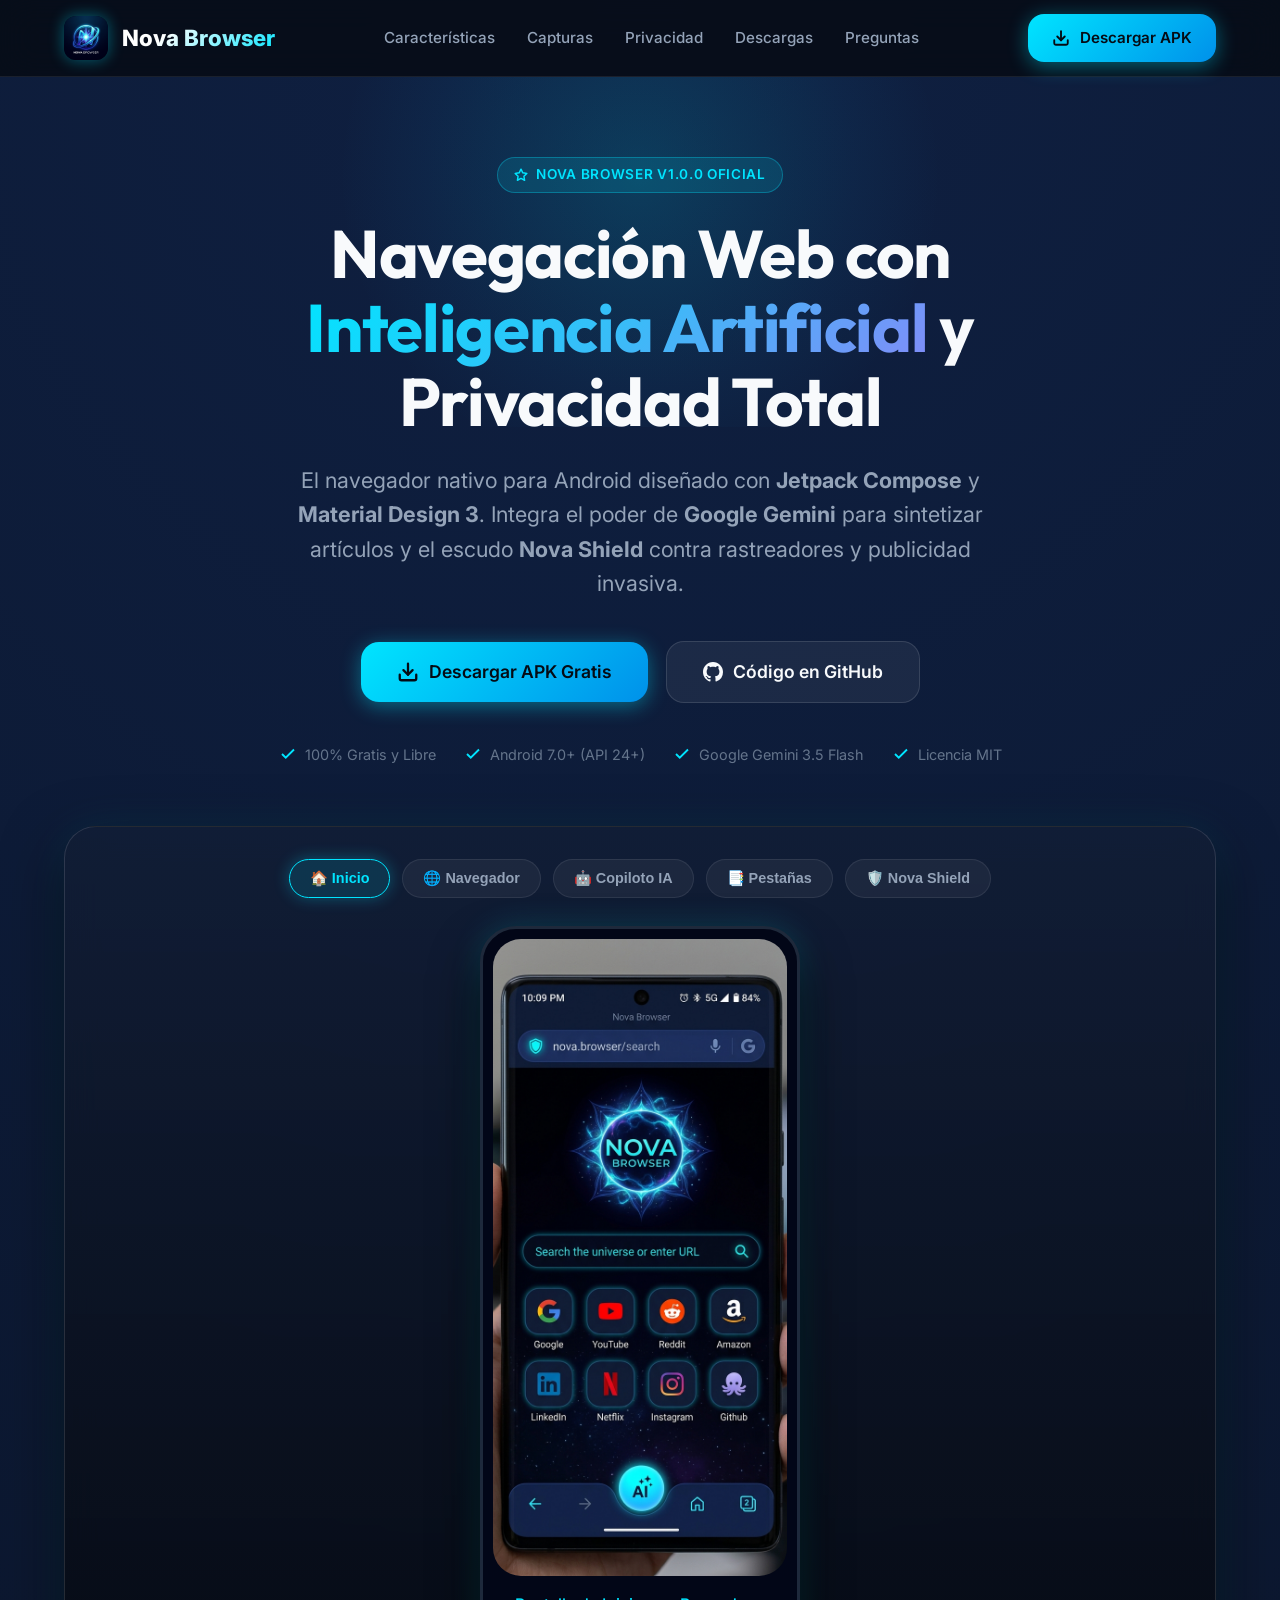
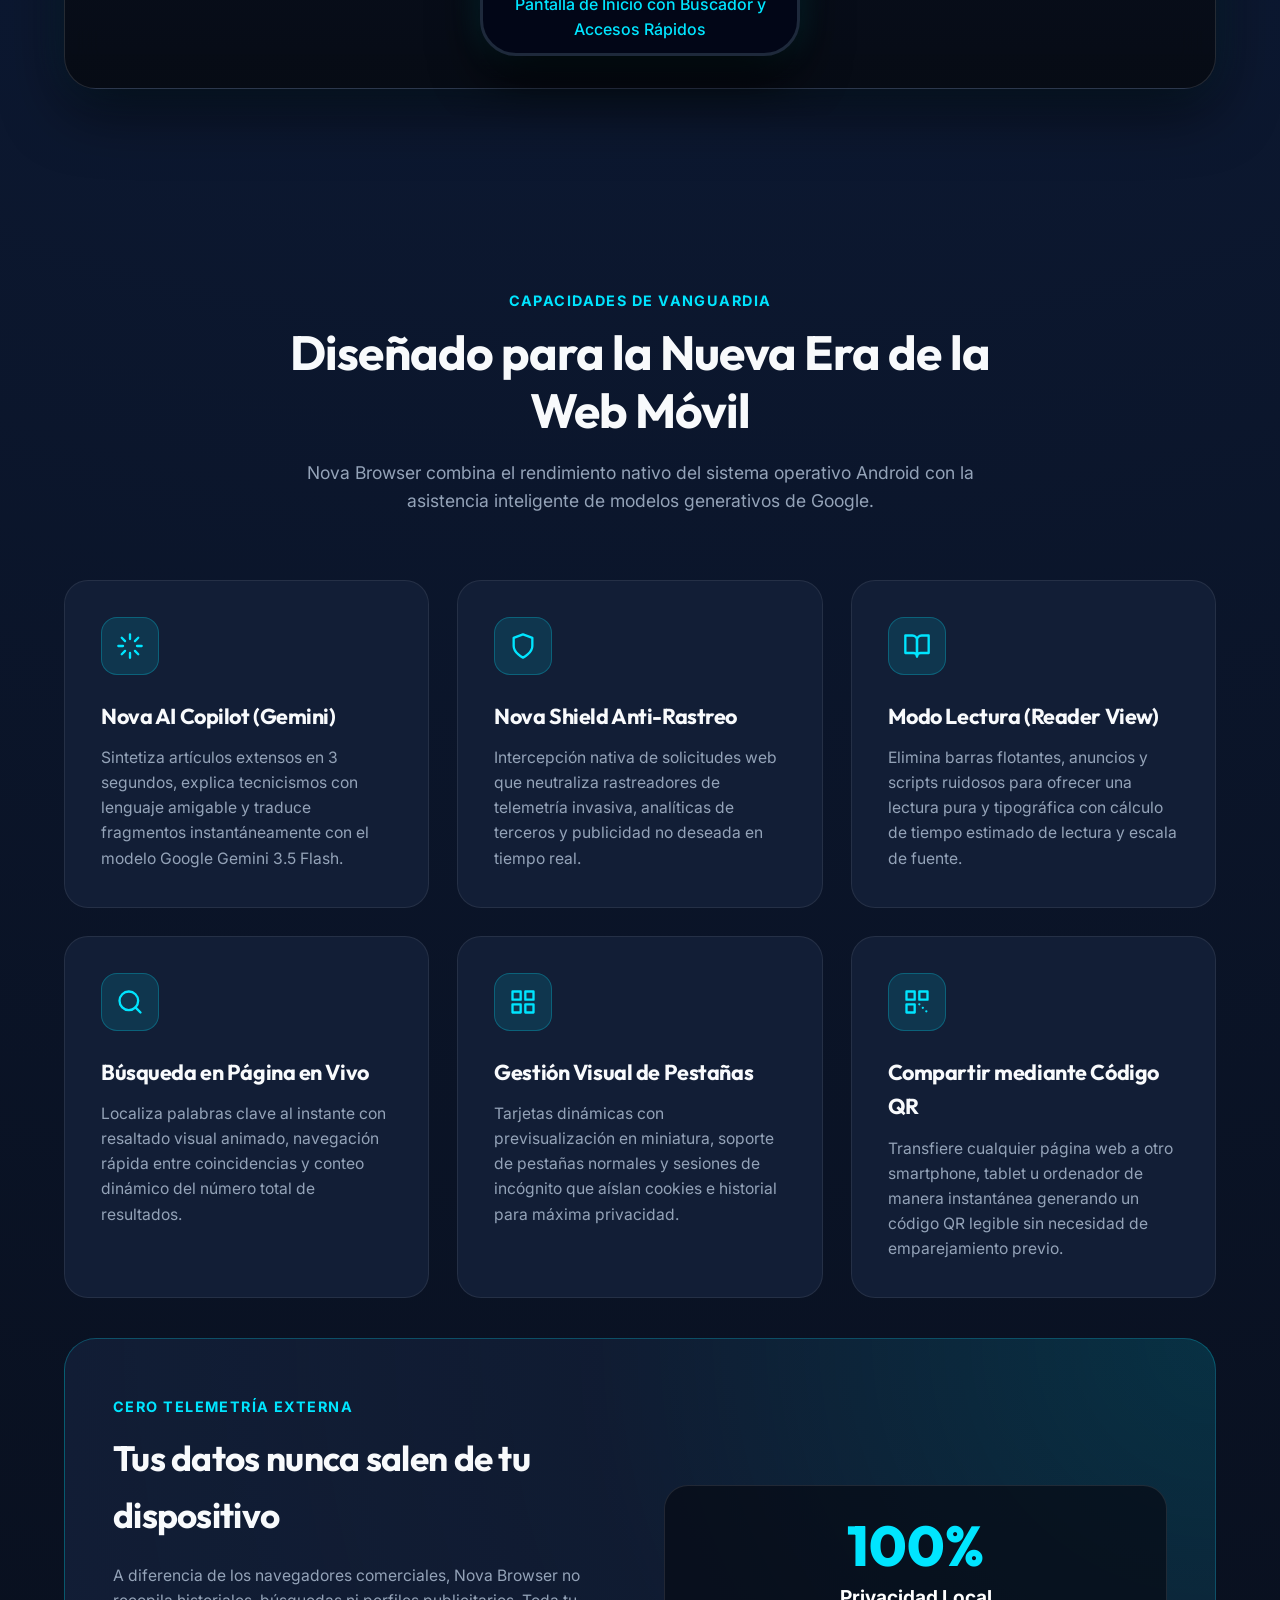
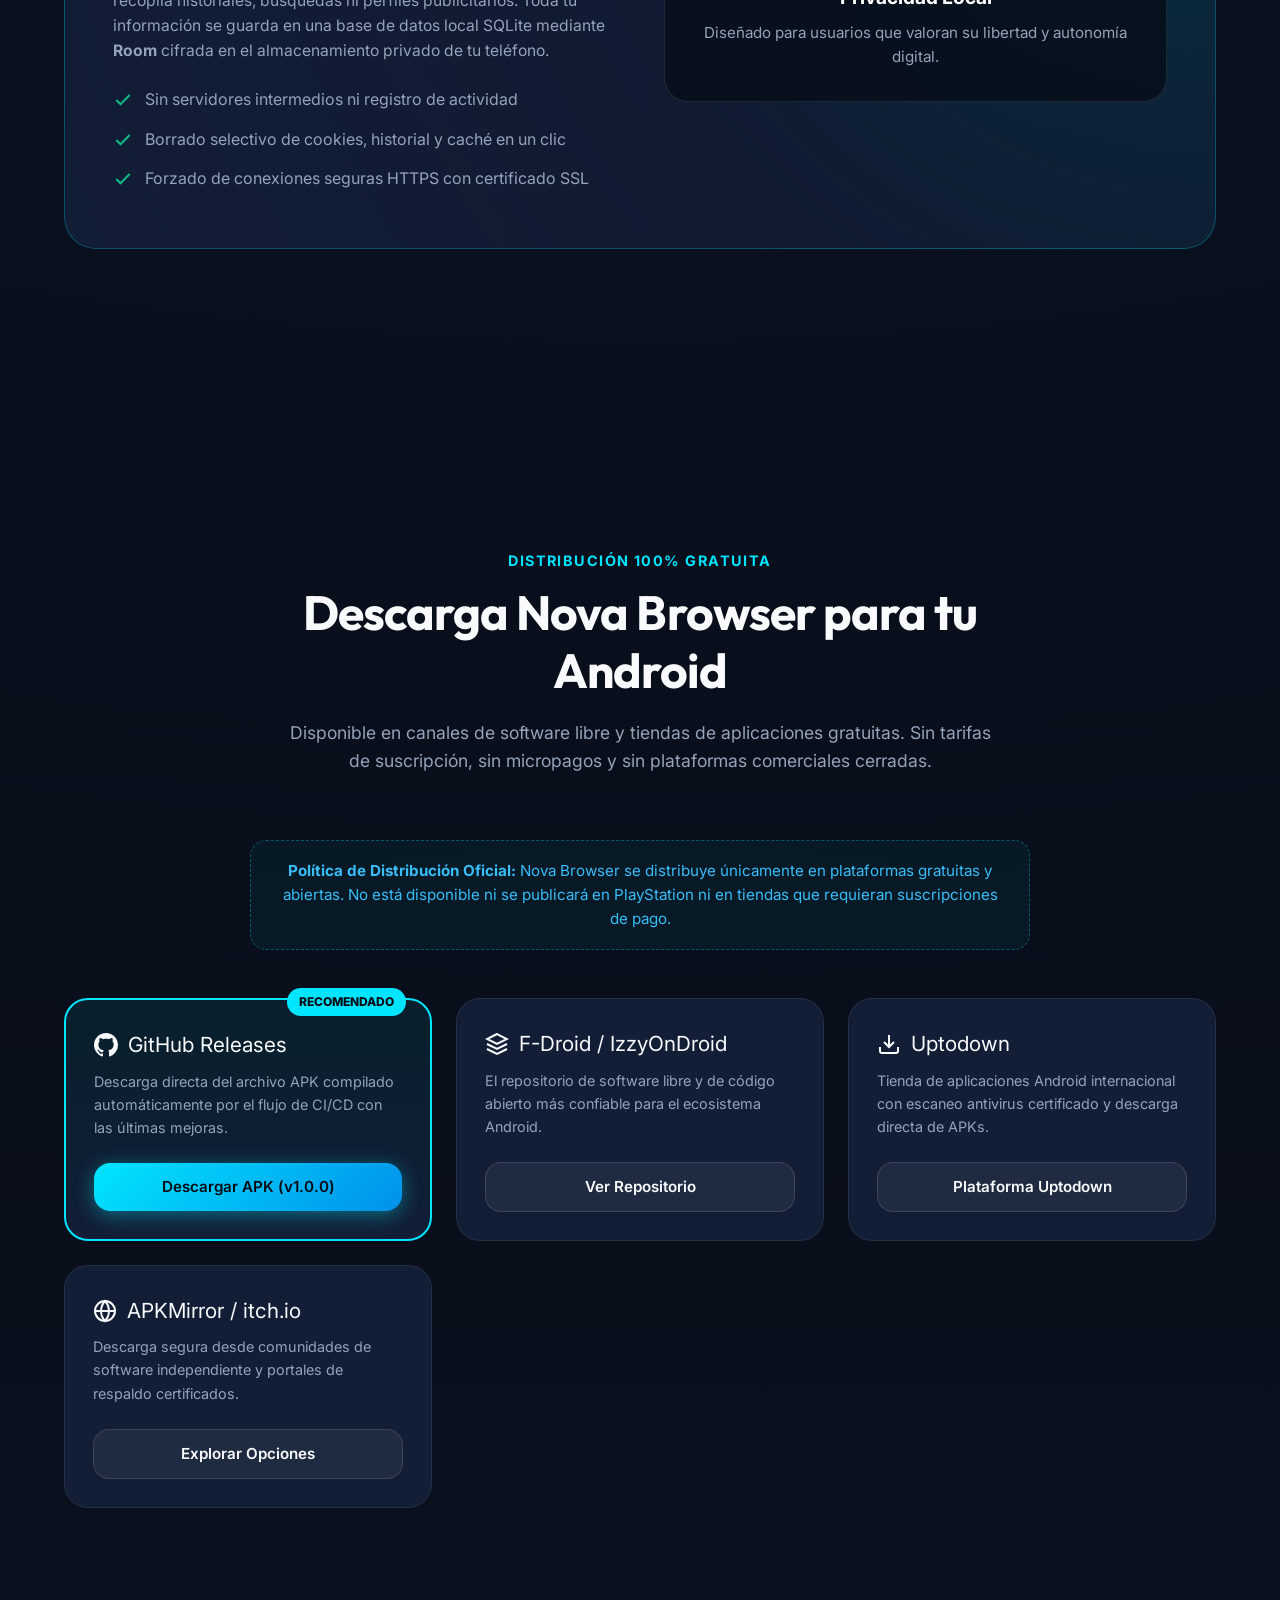
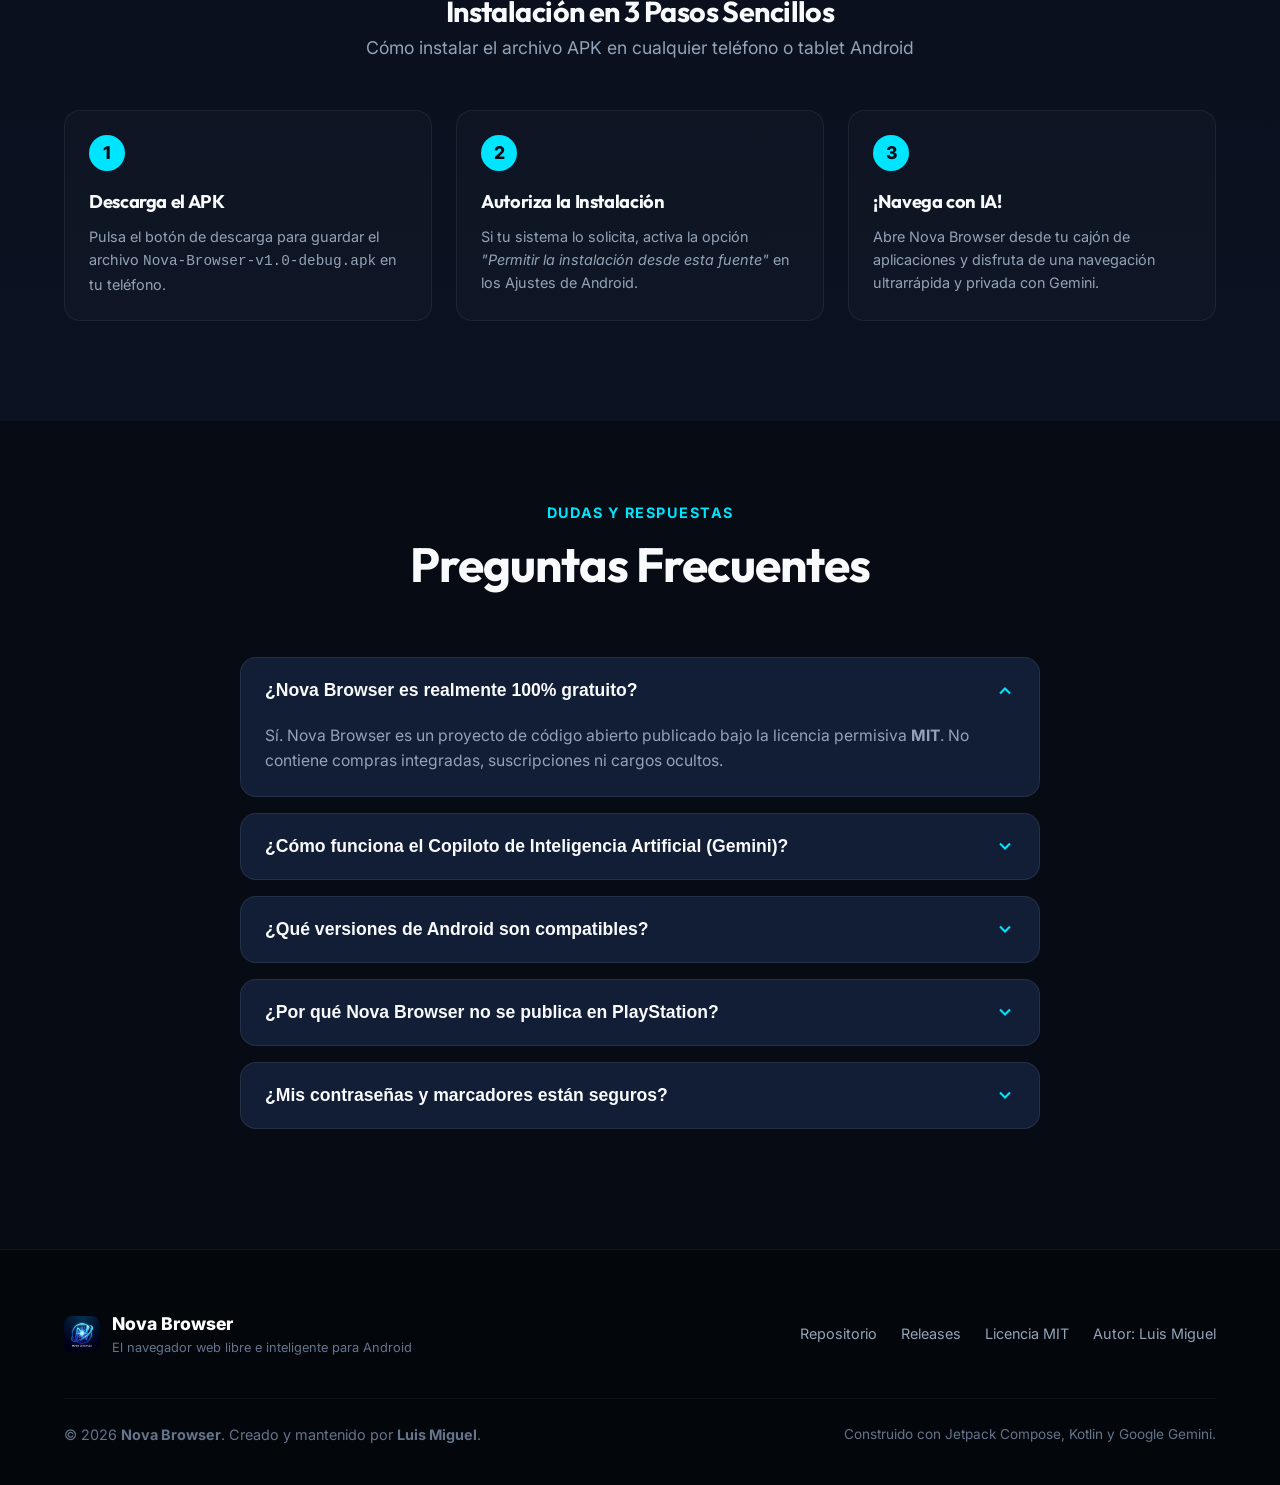
==== index.html @ 41b086d7 "feat: improve deployment, WebView, and UI assets - Optimize GitHub Pages deployment with dual-path c" ====
<!DOCTYPE html>
<html lang="es">
<head>
  <meta charset="UTF-8">
  <meta name="viewport" content="width=device-width, initial-scale=1.0">
  <title>Nova Browser - Navegador Web con IA y Privacidad para Android</title>
  
  <!-- Metadatos SEO y Redes Sociales -->
  <meta name="description" content="Nova Browser es un navegador web moderno, ultrarrápido y seguro para Android, diseñado con Jetpack Compose, Material Design 3 y copiloto de Inteligencia Artificial con Google Gemini.">
  <meta name="keywords" content="Nova Browser, navegador Android, Gemini AI, Jetpack Compose, navegador privado, APK gratis, navegador seguro, open source">
  <meta name="author" content="Luis Miguel">
  <meta name="theme-color" content="#070B14">
  <link rel="canonical" href="https://luismiguel38338-cmd.github.io/Nova-Browser/">

  <!-- Open Graph / Facebook -->
  <meta property="og:type" content="website">
  <meta property="og:url" content="https://luismiguel38338-cmd.github.io/Nova-Browser/">
  <meta property="og:title" content="Nova Browser - Navegación Web con IA y Privacidad para Android">
  <meta property="og:description" content="Navegador ultrarrápido con Material Design 3, bloqueo anti-rastreo Nova Shield y copiloto Google Gemini. 100% Gratis.">
  <meta property="og:image" content="https://luismiguel38338-cmd.github.io/Nova-Browser/assets/nova-browser-logo.png">

  <!-- Twitter -->
  <meta property="twitter:card" content="summary_large_image">
  <meta property="twitter:url" content="https://luismiguel38338-cmd.github.io/Nova-Browser/">
  <meta property="twitter:title" content="Nova Browser para Android">
  <meta property="twitter:description" content="Navegador nativo para Android con IA Gemini integrada y escudo de privacidad. Descarga el APK gratis.">
  <meta property="twitter:image" content="https://luismiguel38338-cmd.github.io/Nova-Browser/assets/nova-browser-logo.png">

  <link rel="icon" type="image/png" href="assets/nova-browser-logo.png">
  <link rel="apple-touch-icon" href="assets/nova-browser-logo.png">
  <link rel="manifest" href="site.webmanifest">
  
  <!-- Schema.org Datos Estructurados JSON-LD -->
  <script type="application/ld+json">
  {
    "@context": "https://schema.org",
    "@type": "SoftwareApplication",
    "name": "Nova Browser",
    "operatingSystem": "Android 7.0+",
    "applicationCategory": "BrowserApplication",
    "offers": {
      "@type": "Offer",
      "price": "0",
      "priceCurrency": "USD"
    },
    "description": "Navegador web moderno, ultrarrápido y seguro para Android potenciado con Google Gemini AI y escudo Nova Shield.",
    "author": {
      "@type": "Person",
      "name": "Luis Miguel"
    },
    "downloadUrl": "https://github.com/luismiguel38338-cmd/Nova-Browser/releases"
  }
  </script>

  <!-- Google Fonts: Inter & Outfit -->
  <link rel="preconnect" href="https://fonts.googleapis.com">
  <link rel="preconnect" href="https://fonts.gstatic.com" crossorigin>
  <link href="https://fonts.googleapis.com/css2?family=Inter:wght@300;400;500;600;700;800&family=Outfit:wght@500;600;700;800;900&display=swap" rel="stylesheet">

  <style>
    :root {
      --bg-primary: #070B14;
      --bg-secondary: #0D1527;
      --bg-card: #121E36;
      --bg-card-hover: #192848;
      --cyan-electric: #00E5FF;
      --cyan-glow: rgba(0, 229, 255, 0.4);
      --cyan-subtle: rgba(0, 229, 255, 0.12);
      --blue-sapphire: #1E3A8A;
      --blue-accent: #3B82F6;
      --text-main: #F8FAFC;
      --text-muted: #94A3B8;
      --text-dim: #64748B;
      --border-color: #1E293B;
      --border-focus: #00E5FF;
      --green-secure: #10B981;
      --radius-sm: 8px;
      --radius-md: 16px;
      --radius-lg: 24px;
      --radius-xl: 32px;
      --max-width: 1200px;
    }

    * {
      box-sizing: border-box;
      margin: 0;
      padding: 0;
    }

    html {
      scroll-behavior: smooth;
      background-color: var(--bg-primary);
      color: var(--text-main);
      font-family: 'Inter', system-ui, -apple-system, BlinkMacSystemFont, sans-serif;
    }

    body {
      overflow-x: hidden;
      line-height: 1.6;
      background: radial-gradient(circle at 50% 0%, #0F2042 0%, #070B14 70%);
      min-height: 100vh;
    }

    /* Tipografía de Títulos */
    h1, h2, h3, h4, .font-heading {
      font-family: 'Outfit', sans-serif;
      font-weight: 700;
      letter-spacing: -0.02em;
    }

    /* Contenedores */
    .container {
      width: 100%;
      max-width: var(--max-width);
      margin: 0 auto;
      padding: 0 24px;
    }

    /* Barra de Navegación */
    .navbar {
      position: sticky;
      top: 0;
      z-index: 100;
      background: rgba(7, 11, 20, 0.85);
      backdrop-filter: blur(16px);
      -webkit-backdrop-filter: blur(16px);
      border-bottom: 1px solid rgba(255, 255, 255, 0.08);
      transition: all 0.3s ease;
    }

    .nav-container {
      display: flex;
      align-items: center;
      justify-content: space-between;
      height: 76px;
    }

    .nav-brand {
      display: flex;
      align-items: center;
      gap: 14px;
      text-decoration: none;
      color: var(--text-main);
    }

    .nav-logo {
      width: 44px;
      height: 44px;
      border-radius: 12px;
      box-shadow: 0 0 15px var(--cyan-glow);
    }

    .nav-title {
      font-size: 1.4rem;
      font-weight: 800;
      background: linear-gradient(135deg, #FFFFFF 30%, var(--cyan-electric) 100%);
      -webkit-background-clip: text;
      -webkit-text-fill-color: transparent;
    }

    .nav-links {
      display: flex;
      align-items: center;
      gap: 32px;
      list-style: none;
    }

    .nav-link {
      color: var(--text-muted);
      text-decoration: none;
      font-size: 0.95rem;
      font-weight: 500;
      transition: color 0.2s ease;
    }

    .nav-link:hover {
      color: var(--cyan-electric);
    }

    .btn {
      display: inline-flex;
      align-items: center;
      justify-content: center;
      gap: 10px;
      padding: 12px 24px;
      border-radius: var(--radius-md);
      font-size: 0.95rem;
      font-weight: 600;
      text-decoration: none;
      transition: all 0.25s ease;
      cursor: pointer;
      border: none;
    }

    .btn-primary {
      background: linear-gradient(135deg, #00E5FF 0%, #0091EA 100%);
      color: #050B14;
      box-shadow: 0 4px 20px rgba(0, 229, 255, 0.4);
    }

    .btn-primary:hover {
      transform: translateY(-2px);
      box-shadow: 0 6px 28px rgba(0, 229, 255, 0.6);
    }

    .btn-secondary {
      background: rgba(255, 255, 255, 0.06);
      color: var(--text-main);
      border: 1px solid rgba(255, 255, 255, 0.12);
    }

    .btn-secondary:hover {
      background: rgba(255, 255, 255, 0.12);
      border-color: var(--cyan-electric);
      color: var(--cyan-electric);
      transform: translateY(-2px);
    }

    .btn-large {
      padding: 16px 36px;
      font-size: 1.1rem;
      border-radius: 18px;
    }

    /* Sección Hero */
    .hero {
      padding: 80px 0 100px;
      position: relative;
      overflow: hidden;
    }

    .hero-glow-bg {
      position: absolute;
      top: -150px;
      left: 50%;
      transform: translateX(-50%);
      width: 700px;
      height: 500px;
      background: radial-gradient(circle, rgba(0, 229, 255, 0.15) 0%, rgba(14, 165, 233, 0.05) 50%, transparent 70%);
      pointer-events: none;
      z-index: 0;
    }

    .hero-content {
      position: relative;
      z-index: 1;
      text-align: center;
      max-width: 860px;
      margin: 0 auto;
    }

    .badge-pill {
      display: inline-flex;
      align-items: center;
      gap: 8px;
      padding: 6px 16px;
      background: var(--cyan-subtle);
      border: 1px solid rgba(0, 229, 255, 0.3);
      border-radius: 999px;
      font-size: 0.85rem;
      font-weight: 600;
      color: var(--cyan-electric);
      margin-bottom: 24px;
      text-transform: uppercase;
      letter-spacing: 0.05em;
    }

    .hero-title {
      font-size: clamp(2.5rem, 6vw, 4.2rem);
      line-height: 1.1;
      margin-bottom: 24px;
    }

    .hero-title span {
      background: linear-gradient(135deg, #00E5FF 0%, #38BDF8 50%, #818CF8 100%);
      -webkit-background-clip: text;
      -webkit-text-fill-color: transparent;
    }

    .hero-subtitle {
      font-size: clamp(1.1rem, 2vw, 1.35rem);
      color: var(--text-muted);
      line-height: 1.6;
      margin-bottom: 40px;
      max-width: 740px;
      margin-left: auto;
      margin-right: auto;
    }

    .hero-actions {
      display: flex;
      align-items: center;
      justify-content: center;
      gap: 18px;
      flex-wrap: wrap;
      margin-bottom: 40px;
    }

    .hero-info-tags {
      display: flex;
      align-items: center;
      justify-content: center;
      gap: 28px;
      color: var(--text-dim);
      font-size: 0.9rem;
      flex-wrap: wrap;
    }

    .info-tag-item {
      display: flex;
      align-items: center;
      gap: 8px;
    }

    .info-tag-item svg {
      color: var(--cyan-electric);
    }

    /* Mockup Interactivo de Teléfono */
    .hero-showcase {
      margin-top: 60px;
      position: relative;
      z-index: 2;
    }

    .showcase-wrapper {
      background: linear-gradient(180deg, rgba(18, 30, 54, 0.8) 0%, rgba(7, 11, 20, 0.95) 100%);
      border: 1px solid rgba(255, 255, 255, 0.12);
      border-radius: var(--radius-xl);
      padding: 32px 24px;
      box-shadow: 0 20px 60px rgba(0, 0, 0, 0.6), 0 0 40px rgba(0, 229, 255, 0.1);
      backdrop-filter: blur(16px);
    }

    .screen-tabs {
      display: flex;
      justify-content: center;
      gap: 12px;
      flex-wrap: wrap;
      margin-bottom: 28px;
    }

    .screen-tab-btn {
      padding: 10px 20px;
      background: rgba(255, 255, 255, 0.05);
      border: 1px solid rgba(255, 255, 255, 0.08);
      border-radius: 999px;
      color: var(--text-muted);
      font-size: 0.9rem;
      font-weight: 600;
      cursor: pointer;
      transition: all 0.2s ease;
      display: flex;
      align-items: center;
      gap: 8px;
    }

    .screen-tab-btn:hover {
      background: rgba(255, 255, 255, 0.1);
      color: var(--text-main);
    }

    .screen-tab-btn.active {
      background: var(--cyan-subtle);
      border-color: var(--cyan-electric);
      color: var(--cyan-electric);
      box-shadow: 0 0 16px rgba(0, 229, 255, 0.3);
    }

    .mockup-display {
      display: flex;
      justify-content: center;
      align-items: center;
      min-height: 480px;
    }

    .phone-container {
      width: 100%;
      max-width: 320px;
      border-radius: 36px;
      padding: 10px;
      background: #020617;
      border: 3px solid #1E293B;
      box-shadow: 0 24px 48px rgba(0, 0, 0, 0.8), 0 0 30px rgba(0, 229, 255, 0.2);
      position: relative;
    }

    .phone-screen {
      width: 100%;
      border-radius: 28px;
      overflow: hidden;
      display: block;
      background: #000;
      aspect-ratio: 9 / 19.5;
      object-fit: cover;
      transition: opacity 0.3s ease;
    }

    .phone-caption {
      text-align: center;
      margin-top: 16px;
      font-size: 1rem;
      color: var(--cyan-electric);
      font-weight: 500;
    }

    /* Sección de Características */
    .features-section {
      padding: 100px 0;
      position: relative;
    }

    .section-header {
      text-align: center;
      max-width: 720px;
      margin: 0 auto 64px;
    }

    .section-tag {
      color: var(--cyan-electric);
      font-size: 0.9rem;
      font-weight: 700;
      text-transform: uppercase;
      letter-spacing: 0.1em;
      margin-bottom: 12px;
      display: block;
    }

    .section-title {
      font-size: clamp(2rem, 4vw, 3rem);
      margin-bottom: 20px;
      line-height: 1.2;
    }

    .section-description {
      font-size: 1.1rem;
      color: var(--text-muted);
    }

    .features-grid {
      display: grid;
      grid-template-columns: repeat(auto-fit, minmax(340px, 1fr));
      gap: 28px;
    }

    .feature-card {
      background: var(--bg-card);
      border: 1px solid rgba(255, 255, 255, 0.08);
      border-radius: var(--radius-lg);
      padding: 36px;
      transition: all 0.3s ease;
      position: relative;
      overflow: hidden;
    }

    .feature-card::before {
      content: '';
      position: absolute;
      top: 0;
      left: 0;
      right: 0;
      height: 3px;
      background: linear-gradient(90deg, transparent, var(--cyan-electric), transparent);
      opacity: 0;
      transition: opacity 0.3s ease;
    }

    .feature-card:hover {
      transform: translateY(-6px);
      background: var(--bg-card-hover);
      border-color: rgba(0, 229, 255, 0.3);
      box-shadow: 0 16px 36px rgba(0, 0, 0, 0.4), 0 0 20px rgba(0, 229, 255, 0.15);
    }

    .feature-card:hover::before {
      opacity: 1;
    }

    .feature-icon-box {
      width: 58px;
      height: 58px;
      border-radius: 16px;
      background: var(--cyan-subtle);
      border: 1px solid rgba(0, 229, 255, 0.25);
      display: flex;
      align-items: center;
      justify-content: center;
      color: var(--cyan-electric);
      margin-bottom: 24px;
    }

    .feature-title {
      font-size: 1.35rem;
      margin-bottom: 12px;
    }

    .feature-desc {
      color: var(--text-muted);
      font-size: 0.98rem;
      line-height: 1.6;
    }

    /* Sección de Privacidad Nova Shield */
    .shield-banner {
      background: radial-gradient(circle at 100% 0%, rgba(0, 229, 255, 0.15) 0%, rgba(18, 30, 54, 0.8) 50%, var(--bg-card) 100%);
      border: 1px solid rgba(0, 229, 255, 0.25);
      border-radius: var(--radius-xl);
      padding: 56px 48px;
      margin: 40px 0 100px;
      display: grid;
      grid-template-columns: 1fr 1fr;
      gap: 48px;
      align-items: center;
    }

    .shield-content h3 {
      font-size: 2.2rem;
      margin-bottom: 20px;
      color: var(--text-main);
    }

    .shield-list {
      list-style: none;
      margin-top: 24px;
      display: flex;
      flex-direction: column;
      gap: 14px;
    }

    .shield-item {
      display: flex;
      align-items: center;
      gap: 12px;
      color: var(--text-muted);
      font-size: 1rem;
    }

    .shield-item svg {
      color: var(--green-secure);
      flex-shrink: 0;
    }

    .shield-stat-box {
      background: rgba(7, 11, 20, 0.7);
      border: 1px solid rgba(255, 255, 255, 0.1);
      border-radius: var(--radius-lg);
      padding: 32px;
      text-align: center;
    }

    .shield-stat-num {
      font-size: 3.5rem;
      font-weight: 800;
      color: var(--cyan-electric);
      font-family: 'Outfit', sans-serif;
      line-height: 1;
      margin-bottom: 8px;
    }

    /* Sección de Distribución Gratuita */
    .download-section {
      padding: 100px 0;
      background: linear-gradient(180deg, transparent 0%, rgba(13, 21, 39, 0.7) 100%);
    }

    .distribution-notice {
      background: rgba(0, 229, 255, 0.05);
      border: 1px dashed rgba(0, 229, 255, 0.3);
      border-radius: var(--radius-md);
      padding: 18px 24px;
      text-align: center;
      max-width: 780px;
      margin: 0 auto 48px;
      color: #38BDF8;
      font-size: 0.95rem;
    }

    .download-cards {
      display: grid;
      grid-template-columns: repeat(auto-fit, minmax(280px, 1fr));
      gap: 24px;
    }

    .download-card {
      background: var(--bg-card);
      border: 1px solid rgba(255, 255, 255, 0.08);
      border-radius: var(--radius-lg);
      padding: 28px;
      display: flex;
      flex-direction: column;
      justify-content: space-between;
      transition: all 0.25s ease;
    }

    .download-card:hover {
      border-color: var(--cyan-electric);
      transform: translateY(-4px);
      box-shadow: 0 12px 28px rgba(0, 0, 0, 0.5);
    }

    .download-card-featured {
      border: 2px solid var(--cyan-electric);
      background: linear-gradient(180deg, rgba(0, 229, 255, 0.08) 0%, var(--bg-card) 100%);
      position: relative;
    }

    .featured-tag {
      position: absolute;
      top: -12px;
      right: 24px;
      background: var(--cyan-electric);
      color: #070B14;
      font-size: 0.75rem;
      font-weight: 800;
      text-transform: uppercase;
      padding: 4px 12px;
      border-radius: 999px;
    }

    .download-platform-name {
      font-size: 1.3rem;
      margin-bottom: 8px;
      display: flex;
      align-items: center;
      gap: 10px;
    }

    .download-platform-desc {
      color: var(--text-muted);
      font-size: 0.9rem;
      margin-bottom: 24px;
    }

    /* Guía de Instalación */
    .install-steps {
      display: grid;
      grid-template-columns: repeat(auto-fit, minmax(260px, 1fr));
      gap: 24px;
      margin-top: 48px;
    }

    .step-card {
      background: rgba(255, 255, 255, 0.02);
      border: 1px solid rgba(255, 255, 255, 0.06);
      border-radius: var(--radius-md);
      padding: 24px;
      position: relative;
    }

    .step-num {
      width: 36px;
      height: 36px;
      border-radius: 50%;
      background: var(--cyan-electric);
      color: #070B14;
      font-weight: 800;
      display: flex;
      align-items: center;
      justify-content: center;
      margin-bottom: 16px;
      font-size: 1.1rem;
    }

    .step-title {
      font-size: 1.15rem;
      margin-bottom: 8px;
    }

    .step-desc {
      font-size: 0.9rem;
      color: var(--text-muted);
    }

    /* Preguntas Frecuentes (FAQ) */
    .faq-section {
      padding: 80px 0 120px;
    }

    .faq-list {
      max-width: 800px;
      margin: 0 auto;
      display: flex;
      flex-direction: column;
      gap: 16px;
    }

    .faq-item {
      background: var(--bg-card);
      border: 1px solid rgba(255, 255, 255, 0.08);
      border-radius: var(--radius-md);
      overflow: hidden;
      transition: all 0.2s ease;
    }

    .faq-question {
      padding: 22px 24px;
      width: 100%;
      text-align: left;
      background: none;
      border: none;
      color: var(--text-main);
      font-size: 1.1rem;
      font-weight: 600;
      cursor: pointer;
      display: flex;
      align-items: center;
      justify-content: space-between;
      gap: 16px;
    }

    .faq-icon {
      transition: transform 0.3s ease;
      color: var(--cyan-electric);
    }

    .faq-item.active .faq-icon {
      transform: rotate(180deg);
    }

    .faq-answer {
      padding: 0 24px 22px;
      color: var(--text-muted);
      font-size: 0.98rem;
      line-height: 1.6;
      display: none;
    }

    .faq-item.active .faq-answer {
      display: block;
    }

    /* Footer */
    .footer {
      background: #03060B;
      border-top: 1px solid rgba(255, 255, 255, 0.06);
      padding: 60px 0 40px;
      color: var(--text-dim);
      font-size: 0.9rem;
    }

    .footer-content {
      display: flex;
      justify-content: space-between;
      align-items: center;
      flex-wrap: wrap;
      gap: 32px;
      margin-bottom: 40px;
    }

    .footer-brand {
      display: flex;
      align-items: center;
      gap: 12px;
    }

    .footer-links {
      display: flex;
      gap: 24px;
      list-style: none;
    }

    .footer-links a {
      color: var(--text-muted);
      text-decoration: none;
      transition: color 0.2s ease;
    }

    .footer-links a:hover {
      color: var(--cyan-electric);
    }

    .footer-bottom {
      border-top: 1px solid rgba(255, 255, 255, 0.04);
      padding-top: 24px;
      display: flex;
      justify-content: space-between;
      align-items: center;
      flex-wrap: wrap;
      gap: 16px;
    }

    /* Responsive */
    @media (max-width: 900px) {
      .shield-banner {
        grid-template-columns: 1fr;
        padding: 36px 24px;
      }

      .nav-links {
        display: none;
      }
    }

    @media (max-width: 640px) {
      .hero-title {
        font-size: 2.3rem;
      }
      .hero-actions {
        flex-direction: column;
        width: 100%;
      }
      .btn-large {
        width: 100%;
      }
      .features-grid {
        grid-template-columns: 1fr;
      }
    }
  </style>
</head>
<body>

  <!-- Barra de Navegación -->
  <nav class="navbar">
    <div class="container nav-container">
      <a href="#" class="nav-brand">
        <img src="assets/nova-browser-logo.png" alt="Nova Browser Logo" class="nav-logo">
        <span class="nav-title">Nova Browser</span>
      </a>
      <ul class="nav-links">
        <li><a href="#caracteristicas" class="nav-link">Características</a></li>
        <li><a href="#capturas" class="nav-link">Capturas</a></li>
        <li><a href="#privacidad" class="nav-link">Privacidad</a></li>
        <li><a href="#descarga" class="nav-link">Descargas</a></li>
        <li><a href="#faq" class="nav-link">Preguntas</a></li>
      </ul>
      <div>
        <a href="#descarga" class="btn btn-primary">
          <svg width="18" height="18" viewBox="0 0 24 24" fill="none" stroke="currentColor" stroke-width="2.5" stroke-linecap="round" stroke-linejoin="round">
            <path d="M21 15v4a2 2 0 0 1-2 2H5a2 2 0 0 1-2-2v-4"></path>
            <polyline points="7 10 12 15 17 10"></polyline>
            <line x1="12" y1="15" x2="12" y2="3"></line>
          </svg>
          Descargar APK
        </a>
      </div>
    </div>
  </nav>

  <!-- Sección Hero -->
  <section class="hero">
    <div class="hero-glow-bg"></div>
    <div class="container">
      <div class="hero-content">
        <div class="badge-pill">
          <svg width="14" height="14" viewBox="0 0 24 24" fill="none" stroke="currentColor" stroke-width="2.5" stroke-linecap="round" stroke-linejoin="round">
            <polygon points="12 2 15.09 8.26 22 9.27 17 14.14 18.18 21.02 12 17.77 5.82 21.02 7 14.14 2 9.27 8.91 8.26 12 2"></polygon>
          </svg>
          Nova Browser v1.0.0 Oficial
        </div>
        <h1 class="hero-title">
          Navegación Web con <span>Inteligencia Artificial</span> y Privacidad Total
        </h1>
        <p class="hero-subtitle">
          El navegador nativo para Android diseñado con <b>Jetpack Compose</b> y <b>Material Design 3</b>. Integra el poder de <b>Google Gemini</b> para sintetizar artículos y el escudo <b>Nova Shield</b> contra rastreadores y publicidad invasiva.
        </p>
        <div class="hero-actions">
          <a href="https://github.com/luismiguel38338-cmd/Nova-Browser/releases" class="btn btn-primary btn-large">
            <svg width="22" height="22" viewBox="0 0 24 24" fill="none" stroke="currentColor" stroke-width="2.5" stroke-linecap="round" stroke-linejoin="round">
              <path d="M21 15v4a2 2 0 0 1-2 2H5a2 2 0 0 1-2-2v-4"></path>
              <polyline points="7 10 12 15 17 10"></polyline>
              <line x1="12" y1="15" x2="12" y2="3"></line>
            </svg>
            Descargar APK Gratis
          </a>
          <a href="https://github.com/luismiguel38338-cmd/Nova-Browser" target="_blank" rel="noopener noreferrer" class="btn btn-secondary btn-large">
            <svg width="20" height="20" viewBox="0 0 24 24" fill="currentColor">
              <path d="M12 0C5.37 0 0 5.37 0 12c0 5.31 3.435 9.795 8.205 11.385.6.105.825-.255.825-.57 0-.285-.015-1.23-.015-2.235-3.015.555-3.795-.735-4.035-1.41-.135-.345-.72-1.41-1.23-1.695-.42-.225-1.02-.78-.015-.795.945-.015 1.62.87 1.845 1.23 1.08 1.815 2.805 1.305 3.495.99.105-.78.42-1.305.765-1.605-2.67-.3-5.46-1.335-5.46-5.925 0-1.305.465-2.385 1.23-3.225-.12-.3-.54-1.53.12-3.18 0 0 1.005-.315 3.3 1.23.96-.27 1.98-.405 3-.405s2.04.135 3 .405c2.295-1.56 3.3-1.23 3.3-1.23.66 1.65.24 2.88.12 3.18.765.84 1.23 1.905 1.23 3.225 0 4.605-2.805 5.625-5.475 5.925.435.375.81 1.095.81 2.22 0 1.605-.015 2.895-.015 3.3 0 .315.225.69.825.57A12.02 12.02 0 0024 12c0-6.63-5.37-12-12-12z"/>
            </svg>
            Código en GitHub
          </a>
        </div>
        <div class="hero-info-tags">
          <div class="info-tag-item">
            <svg width="18" height="18" viewBox="0 0 24 24" fill="none" stroke="currentColor" stroke-width="2.5"><polyline points="20 6 9 17 4 12"></polyline></svg>
            100% Gratis y Libre
          </div>
          <div class="info-tag-item">
            <svg width="18" height="18" viewBox="0 0 24 24" fill="none" stroke="currentColor" stroke-width="2.5"><polyline points="20 6 9 17 4 12"></polyline></svg>
            Android 7.0+ (API 24+)
          </div>
          <div class="info-tag-item">
            <svg width="18" height="18" viewBox="0 0 24 24" fill="none" stroke="currentColor" stroke-width="2.5"><polyline points="20 6 9 17 4 12"></polyline></svg>
            Google Gemini 3.5 Flash
          </div>
          <div class="info-tag-item">
            <svg width="18" height="18" viewBox="0 0 24 24" fill="none" stroke="currentColor" stroke-width="2.5"><polyline points="20 6 9 17 4 12"></polyline></svg>
            Licencia MIT
          </div>
        </div>
      </div>

      <!-- Mockup Interactivo -->
      <div class="hero-showcase" id="capturas">
        <div class="showcase-wrapper">
          <div class="screen-tabs">
            <button class="screen-tab-btn active" onclick="switchScreen('home', 'Pantalla de Inicio con Buscador y Accesos Rápidos')">
              🏠 Inicio
            </button>
            <button class="screen-tab-btn" onclick="switchScreen('browser', 'Navegación Activa con SSL y Escudo')">
              🌐 Navegador
            </button>
            <button class="screen-tab-btn" onclick="switchScreen('ai', 'Nova AI Copilot impulsado por Gemini')">
              🤖 Copiloto IA
            </button>
            <button class="screen-tab-btn" onclick="switchScreen('tabs', 'Gestor de Pestañas e Incógnito')">
              📑 Pestañas
            </button>
            <button class="screen-tab-btn" onclick="switchScreen('settings', 'Ajustes y Escudo Nova Shield')">
              🛡️ Nova Shield
            </button>
          </div>

          <div class="mockup-display">
            <div class="phone-container">
              <img id="active-phone-img" class="phone-screen" src="assets/screenshots/home.png" alt="Captura de pantalla de Nova Browser">
              <div id="active-phone-caption" class="phone-caption">Pantalla de Inicio con Buscador y Accesos Rápidos</div>
            </div>
          </div>
        </div>
      </div>

    </div>
  </section>

  <!-- Características Destacadas -->
  <section class="features-section" id="caracteristicas">
    <div class="container">
      <div class="section-header">
        <span class="section-tag">Capacidades de Vanguardia</span>
        <h2 class="section-title">Diseñado para la Nueva Era de la Web Móvil</h2>
        <p class="section-description">
          Nova Browser combina el rendimiento nativo del sistema operativo Android con la asistencia inteligente de modelos generativos de Google.
        </p>
      </div>

      <div class="features-grid">
        <!-- Tarjeta 1: Nova AI -->
        <div class="feature-card">
          <div class="feature-icon-box">
            <svg width="28" height="28" viewBox="0 0 24 24" fill="none" stroke="currentColor" stroke-width="2" stroke-linecap="round" stroke-linejoin="round">
              <path d="M12 2v4M12 18v4M4.93 4.93l2.83 2.83M16.24 16.24l2.83 2.83M2 12h4M18 12h4M4.93 19.07l2.83-2.83M16.24 7.76l2.83-2.83"></path>
            </svg>
          </div>
          <h3 class="feature-title">Nova AI Copilot (Gemini)</h3>
          <p class="feature-desc">
            Sintetiza artículos extensos en 3 segundos, explica tecnicismos con lenguaje amigable y traduce fragmentos instantáneamente con el modelo Google Gemini 3.5 Flash.
          </p>
        </div>

        <!-- Tarjeta 2: Nova Shield -->
        <div class="feature-card">
          <div class="feature-icon-box">
            <svg width="28" height="28" viewBox="0 0 24 24" fill="none" stroke="currentColor" stroke-width="2" stroke-linecap="round" stroke-linejoin="round">
              <path d="M12 22s8-4 8-10V5l-8-3-8 3v7c0 6 8 10 8 10z"></path>
            </svg>
          </div>
          <h3 class="feature-title">Nova Shield Anti-Rastreo</h3>
          <p class="feature-desc">
            Intercepción nativa de solicitudes web que neutraliza rastreadores de telemetría invasiva, analíticas de terceros y publicidad no deseada en tiempo real.
          </p>
        </div>

        <!-- Tarjeta 3: Modo Lectura -->
        <div class="feature-card">
          <div class="feature-icon-box">
            <svg width="28" height="28" viewBox="0 0 24 24" fill="none" stroke="currentColor" stroke-width="2" stroke-linecap="round" stroke-linejoin="round">
              <path d="M2 3h6a4 4 0 0 1 4 4v14a3 3 0 0 0-3-3H2z"></path>
              <path d="M22 3h-6a4 4 0 0 0-4 4v14a3 3 0 0 1 3-3h7z"></path>
            </svg>
          </div>
          <h3 class="feature-title">Modo Lectura (Reader View)</h3>
          <p class="feature-desc">
            Elimina barras flotantes, anuncios y scripts ruidosos para ofrecer una lectura pura y tipográfica con cálculo de tiempo estimado de lectura y escala de fuente.
          </p>
        </div>

        <!-- Tarjeta 4: Búsqueda en Página -->
        <div class="feature-card">
          <div class="feature-icon-box">
            <svg width="28" height="28" viewBox="0 0 24 24" fill="none" stroke="currentColor" stroke-width="2" stroke-linecap="round" stroke-linejoin="round">
              <circle cx="11" cy="11" r="8"></circle>
              <line x1="21" y1="21" x2="16.65" y2="16.65"></line>
            </svg>
          </div>
          <h3 class="feature-title">Búsqueda en Página en Vivo</h3>
          <p class="feature-desc">
            Localiza palabras clave al instante con resaltado visual animado, navegación rápida entre coincidencias y conteo dinámico del número total de resultados.
          </p>
        </div>

        <!-- Tarjeta 5: Multitarea e Incógnito -->
        <div class="feature-card">
          <div class="feature-icon-box">
            <svg width="28" height="28" viewBox="0 0 24 24" fill="none" stroke="currentColor" stroke-width="2" stroke-linecap="round" stroke-linejoin="round">
              <rect x="3" y="3" width="7" height="7"></rect>
              <rect x="14" y="3" width="7" height="7"></rect>
              <rect x="14" y="14" width="7" height="7"></rect>
              <rect x="3" y="14" width="7" height="7"></rect>
            </svg>
          </div>
          <h3 class="feature-title">Gestión Visual de Pestañas</h3>
          <p class="feature-desc">
            Tarjetas dinámicas con previsualización en miniatura, soporte de pestañas normales y sesiones de incógnito que aíslan cookies e historial para máxima privacidad.
          </p>
        </div>

        <!-- Tarjeta 6: Compartir con QR -->
        <div class="feature-card">
          <div class="feature-icon-box">
            <svg width="28" height="28" viewBox="0 0 24 24" fill="none" stroke="currentColor" stroke-width="2" stroke-linecap="round" stroke-linejoin="round">
              <rect x="3" y="3" width="7" height="7"></rect>
              <rect x="14" y="3" width="7" height="7"></rect>
              <rect x="3" y="14" width="7" height="7"></rect>
              <line x1="14" y1="14" x2="14" y2="14.01"></line>
              <line x1="17" y1="17" x2="17" y2="17.01"></line>
              <line x1="20" y1="20" x2="20" y2="20.01"></line>
            </svg>
          </div>
          <h3 class="feature-title">Compartir mediante Código QR</h3>
          <p class="feature-desc">
            Transfiere cualquier página web a otro smartphone, tablet u ordenador de manera instantánea generando un código QR legible sin necesidad de emparejamiento previo.
          </p>
        </div>
      </div>

      <!-- Banner de Privacidad -->
      <div class="shield-banner" id="privacidad">
        <div class="shield-content">
          <span class="section-tag">Cero Telemetría Externa</span>
          <h3>Tus datos nunca salen de tu dispositivo</h3>
          <p class="feature-desc">
            A diferencia de los navegadores comerciales, Nova Browser no recopila historiales, búsquedas ni perfiles publicitarios. Toda tu información se guarda en una base de datos local SQLite mediante <b>Room</b> cifrada en el almacenamiento privado de tu teléfono.
          </p>
          <ul class="shield-list">
            <li class="shield-item">
              <svg width="20" height="20" viewBox="0 0 24 24" fill="none" stroke="currentColor" stroke-width="2.5"><polyline points="20 6 9 17 4 12"></polyline></svg>
              Sin servidores intermedios ni registro de actividad
            </li>
            <li class="shield-item">
              <svg width="20" height="20" viewBox="0 0 24 24" fill="none" stroke="currentColor" stroke-width="2.5"><polyline points="20 6 9 17 4 12"></polyline></svg>
              Borrado selectivo de cookies, historial y caché en un clic
            </li>
            <li class="shield-item">
              <svg width="20" height="20" viewBox="0 0 24 24" fill="none" stroke="currentColor" stroke-width="2.5"><polyline points="20 6 9 17 4 12"></polyline></svg>
              Forzado de conexiones seguras HTTPS con certificado SSL
            </li>
          </ul>
        </div>

        <div class="shield-stat-box">
          <div class="shield-stat-num">100%</div>
          <p style="font-size: 1.2rem; font-weight: 700; color: #FFFFFF; margin-bottom: 8px;">Privacidad Local</p>
          <p style="color: var(--text-muted); font-size: 0.95rem;">
            Diseñado para usuarios que valoran su libertad y autonomía digital.
          </p>
        </div>
      </div>

    </div>
  </section>

  <!-- Sección de Descarga y Distribución -->
  <section class="download-section" id="descarga">
    <div class="container">
      <div class="section-header">
        <span class="section-tag">Distribución 100% Gratuita</span>
        <h2 class="section-title">Descarga Nova Browser para tu Android</h2>
        <p class="section-description">
          Disponible en canales de software libre y tiendas de aplicaciones gratuitas. Sin tarifas de suscripción, sin micropagos y sin plataformas comerciales cerradas.
        </p>
      </div>

      <div class="distribution-notice">
        <b>Política de Distribución Oficial:</b> Nova Browser se distribuye únicamente en plataformas gratuitas y abiertas. No está disponible ni se publicará en PlayStation ni en tiendas que requieran suscripciones de pago.
      </div>

      <div class="download-cards">
        <!-- Tarjeta 1: GitHub Releases (Principal) -->
        <div class="download-card download-card-featured">
          <div class="featured-tag">Recomendado</div>
          <div>
            <div class="download-platform-name">
              <svg width="24" height="24" viewBox="0 0 24 24" fill="currentColor">
                <path d="M12 0C5.37 0 0 5.37 0 12c0 5.31 3.435 9.795 8.205 11.385.6.105.825-.255.825-.57 0-.285-.015-1.23-.015-2.235-3.015.555-3.795-.735-4.035-1.41-.135-.345-.72-1.41-1.23-1.695-.42-.225-1.02-.78-.015-.795.945-.015 1.62.87 1.845 1.23 1.08 1.815 2.805 1.305 3.495.99.105-.78.42-1.305.765-1.605-2.67-.3-5.46-1.335-5.46-5.925 0-1.305.465-2.385 1.23-3.225-.12-.3-.54-1.53.12-3.18 0 0 1.005-.315 3.3 1.23.96-.27 1.98-.405 3-.405s2.04.135 3 .405c2.295-1.56 3.3-1.23 3.3-1.23.66 1.65.24 2.88.12 3.18.765.84 1.23 1.905 1.23 3.225 0 4.605-2.805 5.625-5.475 5.925.435.375.81 1.095.81 2.22 0 1.605-.015 2.895-.015 3.3 0 .315.225.69.825.57A12.02 12.02 0 0024 12c0-6.63-5.37-12-12-12z"/>
              </svg>
              GitHub Releases
            </div>
            <p class="download-platform-desc">
              Descarga directa del archivo APK compilado automáticamente por el flujo de CI/CD con las últimas mejoras.
            </p>
          </div>
          <a href="https://github.com/luismiguel38338-cmd/Nova-Browser/releases" class="btn btn-primary" style="width: 100%;">
            Descargar APK (v1.0.0)
          </a>
        </div>

        <!-- Tarjeta 2: IzzyOnDroid / F-Droid -->
        <div class="download-card">
          <div>
            <div class="download-platform-name">
              <svg width="24" height="24" viewBox="0 0 24 24" fill="none" stroke="currentColor" stroke-width="2">
                <polygon points="12 2 2 7 12 12 22 7 12 2"></polygon>
                <polyline points="2 17 12 22 22 17"></polyline>
                <polyline points="2 12 12 17 22 12"></polyline>
              </svg>
              F-Droid / IzzyOnDroid
            </div>
            <p class="download-platform-desc">
              El repositorio de software libre y de código abierto más confiable para el ecosistema Android.
            </p>
          </div>
          <a href="https://gitlab.com/IzzyOnDroid/repo" target="_blank" rel="noopener noreferrer" class="btn btn-secondary" style="width: 100%;">
            Ver Repositorio
          </a>
        </div>

        <!-- Tarjeta 3: Uptodown -->
        <div class="download-card">
          <div>
            <div class="download-platform-name">
              <svg width="24" height="24" viewBox="0 0 24 24" fill="none" stroke="currentColor" stroke-width="2">
                <path d="M21 15v4a2 2 0 0 1-2 2H5a2 2 0 0 1-2-2v-4"></path>
                <polyline points="7 10 12 15 17 10"></polyline>
                <line x1="12" y1="15" x2="12" y2="3"></line>
              </svg>
              Uptodown
            </div>
            <p class="download-platform-desc">
              Tienda de aplicaciones Android internacional con escaneo antivirus certificado y descarga directa de APKs.
            </p>
          </div>
          <a href="https://developer.uptodown.com/" target="_blank" rel="noopener noreferrer" class="btn btn-secondary" style="width: 100%;">
            Plataforma Uptodown
          </a>
        </div>

        <!-- Tarjeta 4: APKMirror & itch.io -->
        <div class="download-card">
          <div>
            <div class="download-platform-name">
              <svg width="24" height="24" viewBox="0 0 24 24" fill="none" stroke="currentColor" stroke-width="2">
                <circle cx="12" cy="12" r="10"></circle>
                <line x1="2" y1="12" x2="22" y2="12"></line>
                <path d="M12 2a15.3 15.3 0 0 1 4 10 15.3 15.3 0 0 1-4 10 15.3 15.3 0 0 1-4-10 15.3 15.3 0 0 1 4-10z"></path>
              </svg>
              APKMirror / itch.io
            </div>
            <p class="download-platform-desc">
              Descarga segura desde comunidades de software independiente y portales de respaldo certificados.
            </p>
          </div>
          <a href="https://www.apkmirror.com/" target="_blank" rel="noopener noreferrer" class="btn btn-secondary" style="width: 100%;">
            Explorar Opciones
          </a>
        </div>
      </div>

      <!-- Pasos de Instalación Rápida -->
      <div style="margin-top: 80px;">
        <div class="section-header" style="margin-bottom: 32px;">
          <h3 style="font-size: 1.8rem;">Instalación en 3 Pasos Sencillos</h3>
          <p class="section-description">Cómo instalar el archivo APK en cualquier teléfono o tablet Android</p>
        </div>

        <div class="install-steps">
          <div class="step-card">
            <div class="step-num">1</div>
            <h4 class="step-title">Descarga el APK</h4>
            <p class="step-desc">Pulsa el botón de descarga para guardar el archivo <code>Nova-Browser-v1.0-debug.apk</code> en tu teléfono.</p>
          </div>
          <div class="step-card">
            <div class="step-num">2</div>
            <h4 class="step-title">Autoriza la Instalación</h4>
            <p class="step-desc">Si tu sistema lo solicita, activa la opción <i>"Permitir la instalación desde esta fuente"</i> en los Ajustes de Android.</p>
          </div>
          <div class="step-card">
            <div class="step-num">3</div>
            <h4 class="step-title">¡Navega con IA!</h4>
            <p class="step-desc">Abre Nova Browser desde tu cajón de aplicaciones y disfruta de una navegación ultrarrápida y privada con Gemini.</p>
          </div>
        </div>
      </div>

    </div>
  </section>

  <!-- Preguntas Frecuentes -->
  <section class="faq-section" id="faq">
    <div class="container">
      <div class="section-header">
        <span class="section-tag">Dudas y Respuestas</span>
        <h2 class="section-title">Preguntas Frecuentes</h2>
      </div>

      <div class="faq-list">
        <div class="faq-item active">
          <button class="faq-question" onclick="toggleFaq(this)">
            ¿Nova Browser es realmente 100% gratuito?
            <svg class="faq-icon" width="20" height="20" viewBox="0 0 24 24" fill="none" stroke="currentColor" stroke-width="2.5"><polyline points="6 9 12 15 18 9"></polyline></svg>
          </button>
          <div class="faq-answer">
            Sí. Nova Browser es un proyecto de código abierto publicado bajo la licencia permisiva <b>MIT</b>. No contiene compras integradas, suscripciones ni cargos ocultos.
          </div>
        </div>

        <div class="faq-item">
          <button class="faq-question" onclick="toggleFaq(this)">
            ¿Cómo funciona el Copiloto de Inteligencia Artificial (Gemini)?
            <svg class="faq-icon" width="20" height="20" viewBox="0 0 24 24" fill="none" stroke="currentColor" stroke-width="2.5"><polyline points="6 9 12 15 18 9"></polyline></svg>
          </button>
          <div class="faq-answer">
            Nova Browser se comunica con la API de Google Gemini utilizando el modelo ultrarrápido <code>gemini-3.5-flash</code>. Puedes usar la clave preconfigurada o ingresar tu propia clave gratuita de Google AI Studio desde la pantalla de Ajustes de la aplicación.
          </div>
        </div>

        <div class="faq-item">
          <button class="faq-question" onclick="toggleFaq(this)">
            ¿Qué versiones de Android son compatibles?
            <svg class="faq-icon" width="20" height="20" viewBox="0 0 24 24" fill="none" stroke="currentColor" stroke-width="2.5"><polyline points="6 9 12 15 18 9"></polyline></svg>
          </button>
          <div class="faq-answer">
            Nova Browser es compatible con cualquier dispositivo que ejecute <b>Android 7.0 (Nougat, API 24) o superior</b>, hasta las versiones más recientes de Android 15 y Android 16 (API 36).
          </div>
        </div>

        <div class="faq-item">
          <button class="faq-question" onclick="toggleFaq(this)">
            ¿Por qué Nova Browser no se publica en PlayStation?
            <svg class="faq-icon" width="20" height="20" viewBox="0 0 24 24" fill="none" stroke="currentColor" stroke-width="2.5"><polyline points="6 9 12 15 18 9"></polyline></svg>
          </button>
          <div class="faq-answer">
            Por política estricta de desarrollo del proyecto: Nova Browser está diseñado exclusivamente para el ecosistema móvil y se distribuye únicamente en plataformas 100% gratuitas, sin costos de licencias ni plataformas cerradas como PlayStation.
          </div>
        </div>

        <div class="faq-item">
          <button class="faq-question" onclick="toggleFaq(this)">
            ¿Mis contraseñas y marcadores están seguros?
            <svg class="faq-icon" width="20" height="20" viewBox="0 0 24 24" fill="none" stroke="currentColor" stroke-width="2.5"><polyline points="6 9 12 15 18 9"></polyline></svg>
          </button>
          <div class="faq-answer">
            Absolutamente. Toda la información se almacena localmente mediante una base de datos SQLite con Room protegida en el espacio de almacenamiento aislado del sistema operativo Android.
          </div>
        </div>
      </div>

    </div>
  </section>

  <!-- Footer -->
  <footer class="footer">
    <div class="container">
      <div class="footer-content">
        <div class="footer-brand">
          <img src="assets/nova-browser-logo.png" alt="Nova Browser Logo" width="36" height="36" style="border-radius: 8px;">
          <div>
            <span style="font-weight: 800; font-size: 1.1rem; color: #FFFFFF;">Nova Browser</span>
            <p style="font-size: 0.8rem; color: var(--text-dim);">El navegador web libre e inteligente para Android</p>
          </div>
        </div>
        <ul class="footer-links">
          <li><a href="https://github.com/luismiguel38338-cmd/Nova-Browser" target="_blank" rel="noopener noreferrer">Repositorio</a></li>
          <li><a href="https://github.com/luismiguel38338-cmd/Nova-Browser/releases" target="_blank" rel="noopener noreferrer">Releases</a></li>
          <li><a href="https://github.com/luismiguel38338-cmd/Nova-Browser/blob/main/LICENSE" target="_blank" rel="noopener noreferrer">Licencia MIT</a></li>
          <li><a href="https://github.com/luismiguel38338-cmd" target="_blank" rel="noopener noreferrer">Autor: Luis Miguel</a></li>
        </ul>
      </div>

      <div class="footer-bottom">
        <div>
          &copy; 2026 <b>Nova Browser</b>. Creado y mantenido por <b>Luis Miguel</b>.
        </div>
        <div style="font-size: 0.85rem; color: var(--text-dim);">
          Construido con Jetpack Compose, Kotlin y Google Gemini.
        </div>
      </div>
    </div>
  </footer>

  <!-- Script interactivo -->
  <script>
    const captions = {
      'home': 'Pantalla de Inicio con Buscador y Accesos Rápidos',
      'browser': 'Navegación Activa con SSL y Escudo',
      'ai': 'Nova AI Copilot impulsado por Gemini',
      'tabs': 'Gestor de Pestañas e Incógnito',
      'settings': 'Ajustes y Escudo Nova Shield'
    };

    function switchScreen(screenKey, defaultCaption) {
      const img = document.getElementById('active-phone-img');
      const caption = document.getElementById('active-phone-caption');
      
      // Transición suave
      img.style.opacity = '0.3';
      
      setTimeout(() => {
        img.src = `assets/screenshots/${screenKey}.png`;
        caption.textContent = captions[screenKey] || defaultCaption;
        img.style.opacity = '1';
      }, 150);

      // Actualizar botón activo
      const buttons = document.querySelectorAll('.screen-tab-btn');
      buttons.forEach(btn => btn.classList.remove('active'));
      event.currentTarget.classList.add('active');
    }

    function toggleFaq(button) {
      const item = button.parentElement;
      const isActive = item.classList.contains('active');
      
      // Cerrar otros
      document.querySelectorAll('.faq-item').forEach(faq => {
        faq.classList.remove('active');
      });

      if (!isActive) {
        item.classList.add('active');
      }
    }
  </script>

</body>
</html>
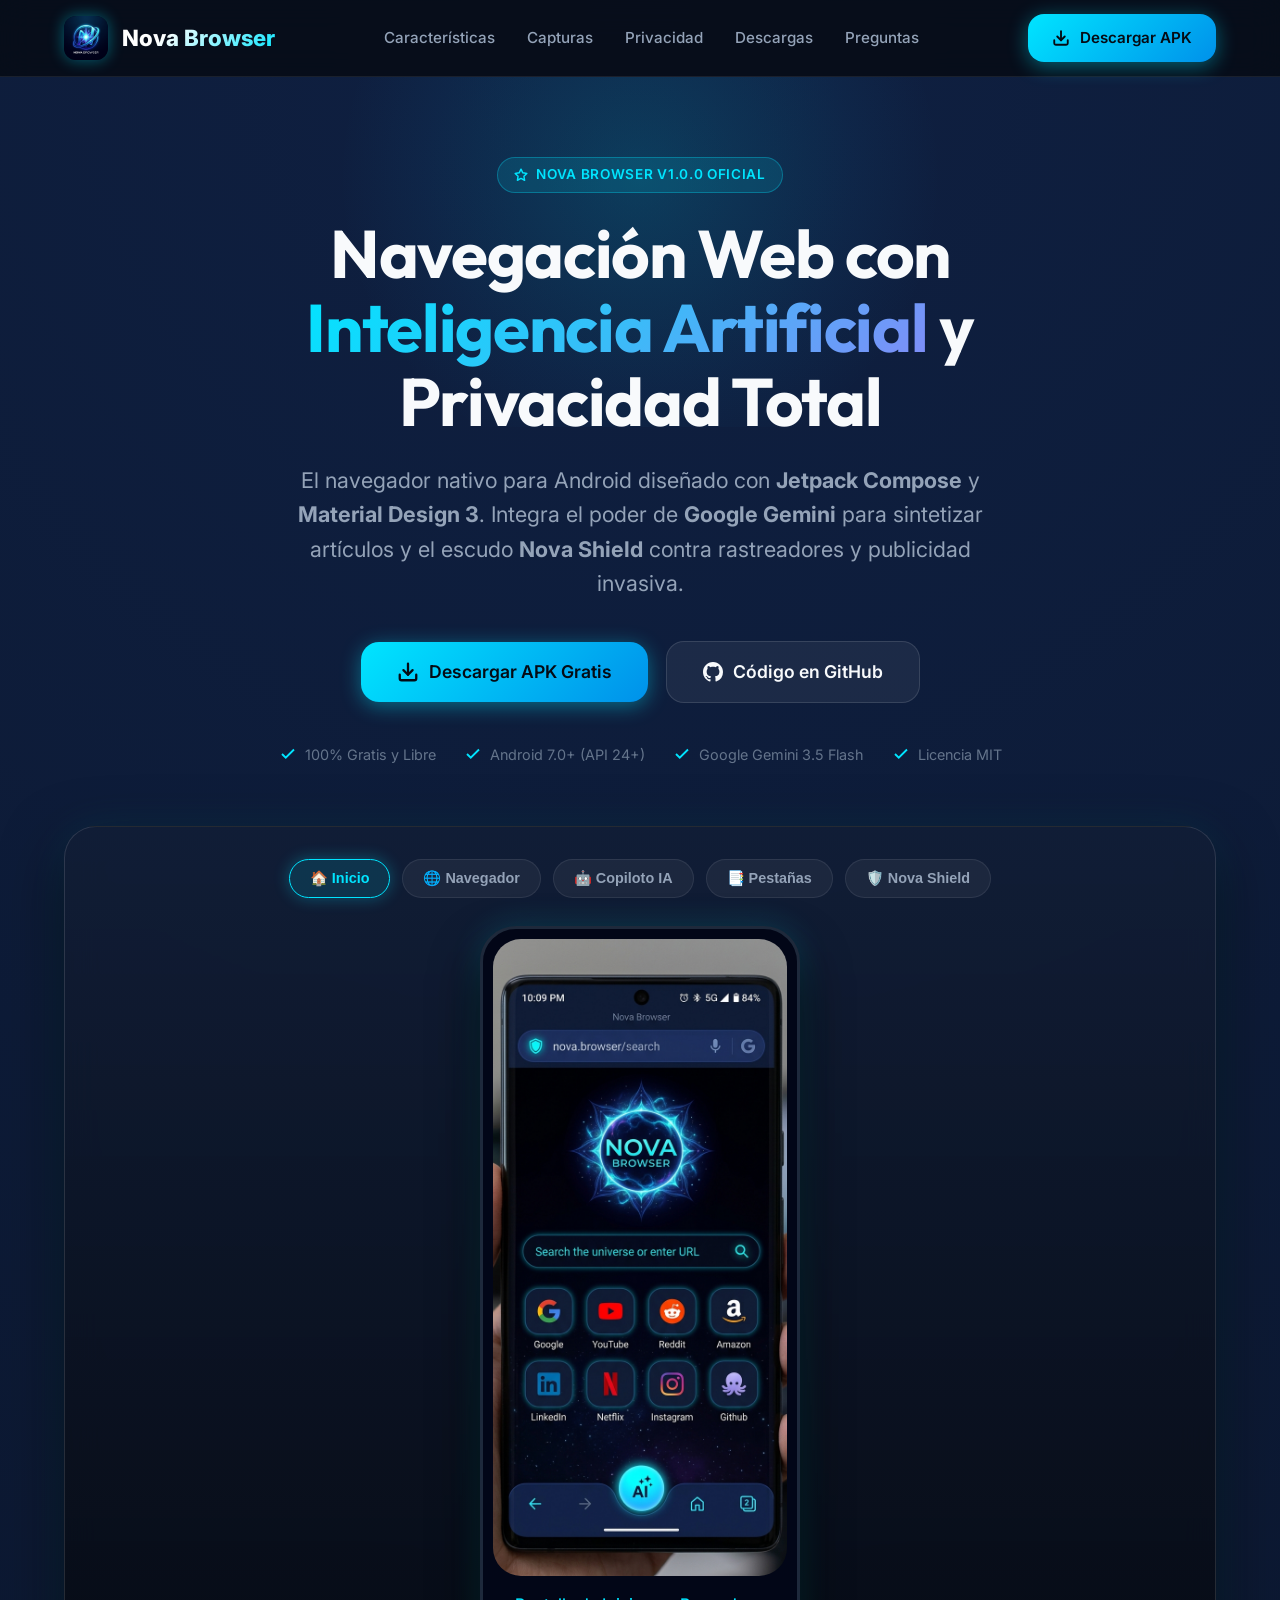
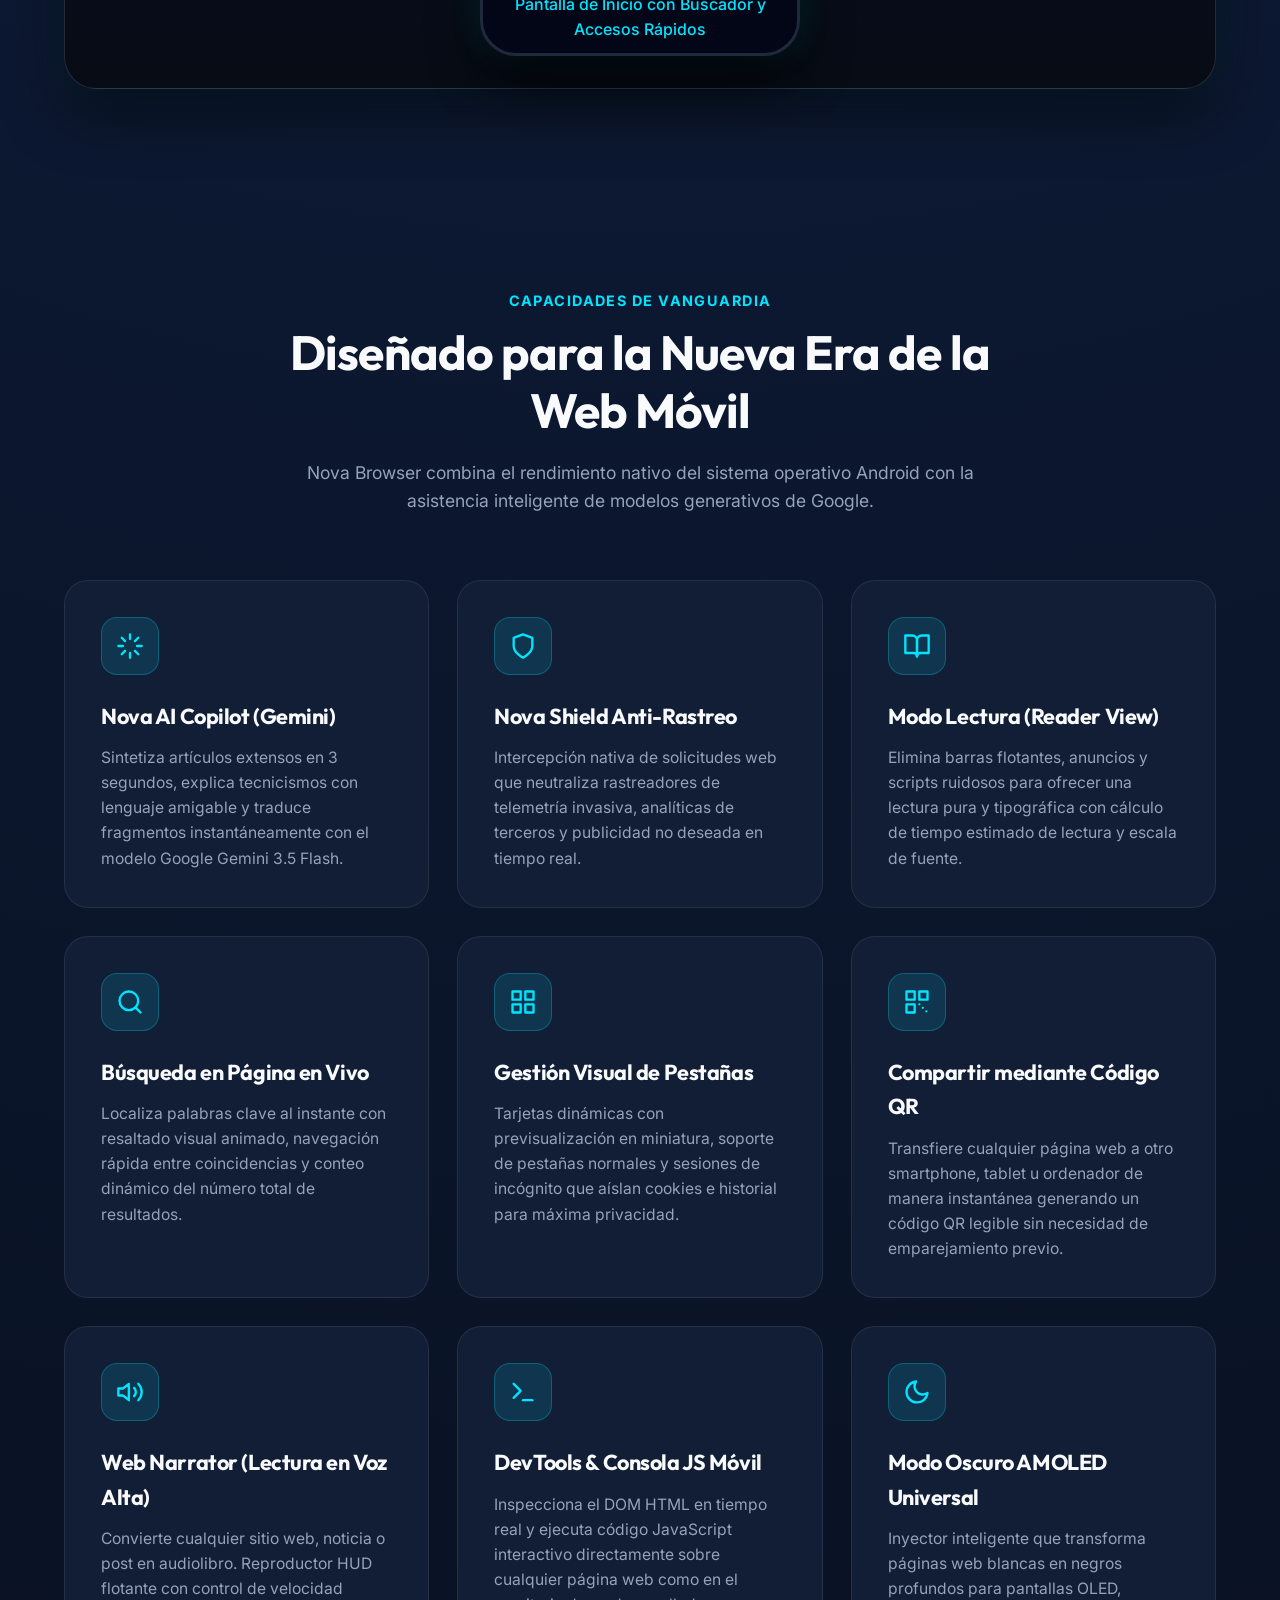
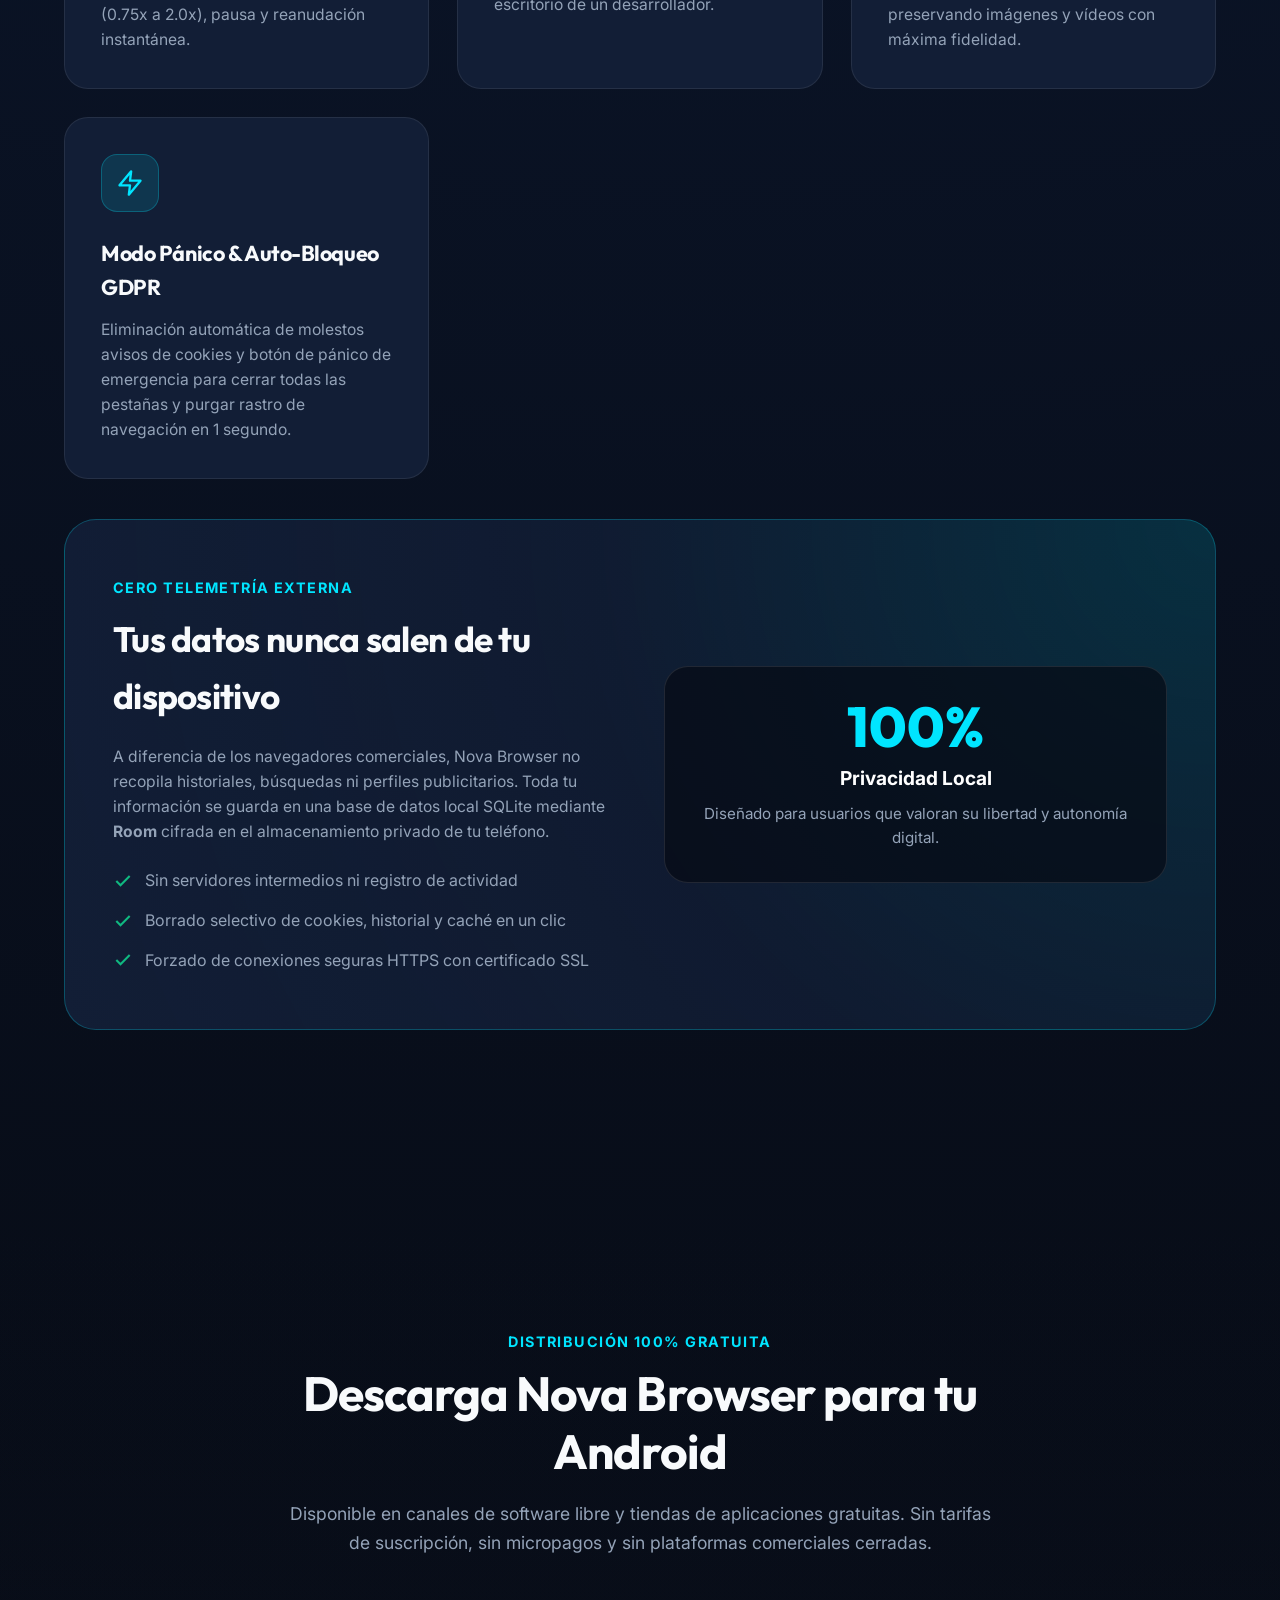
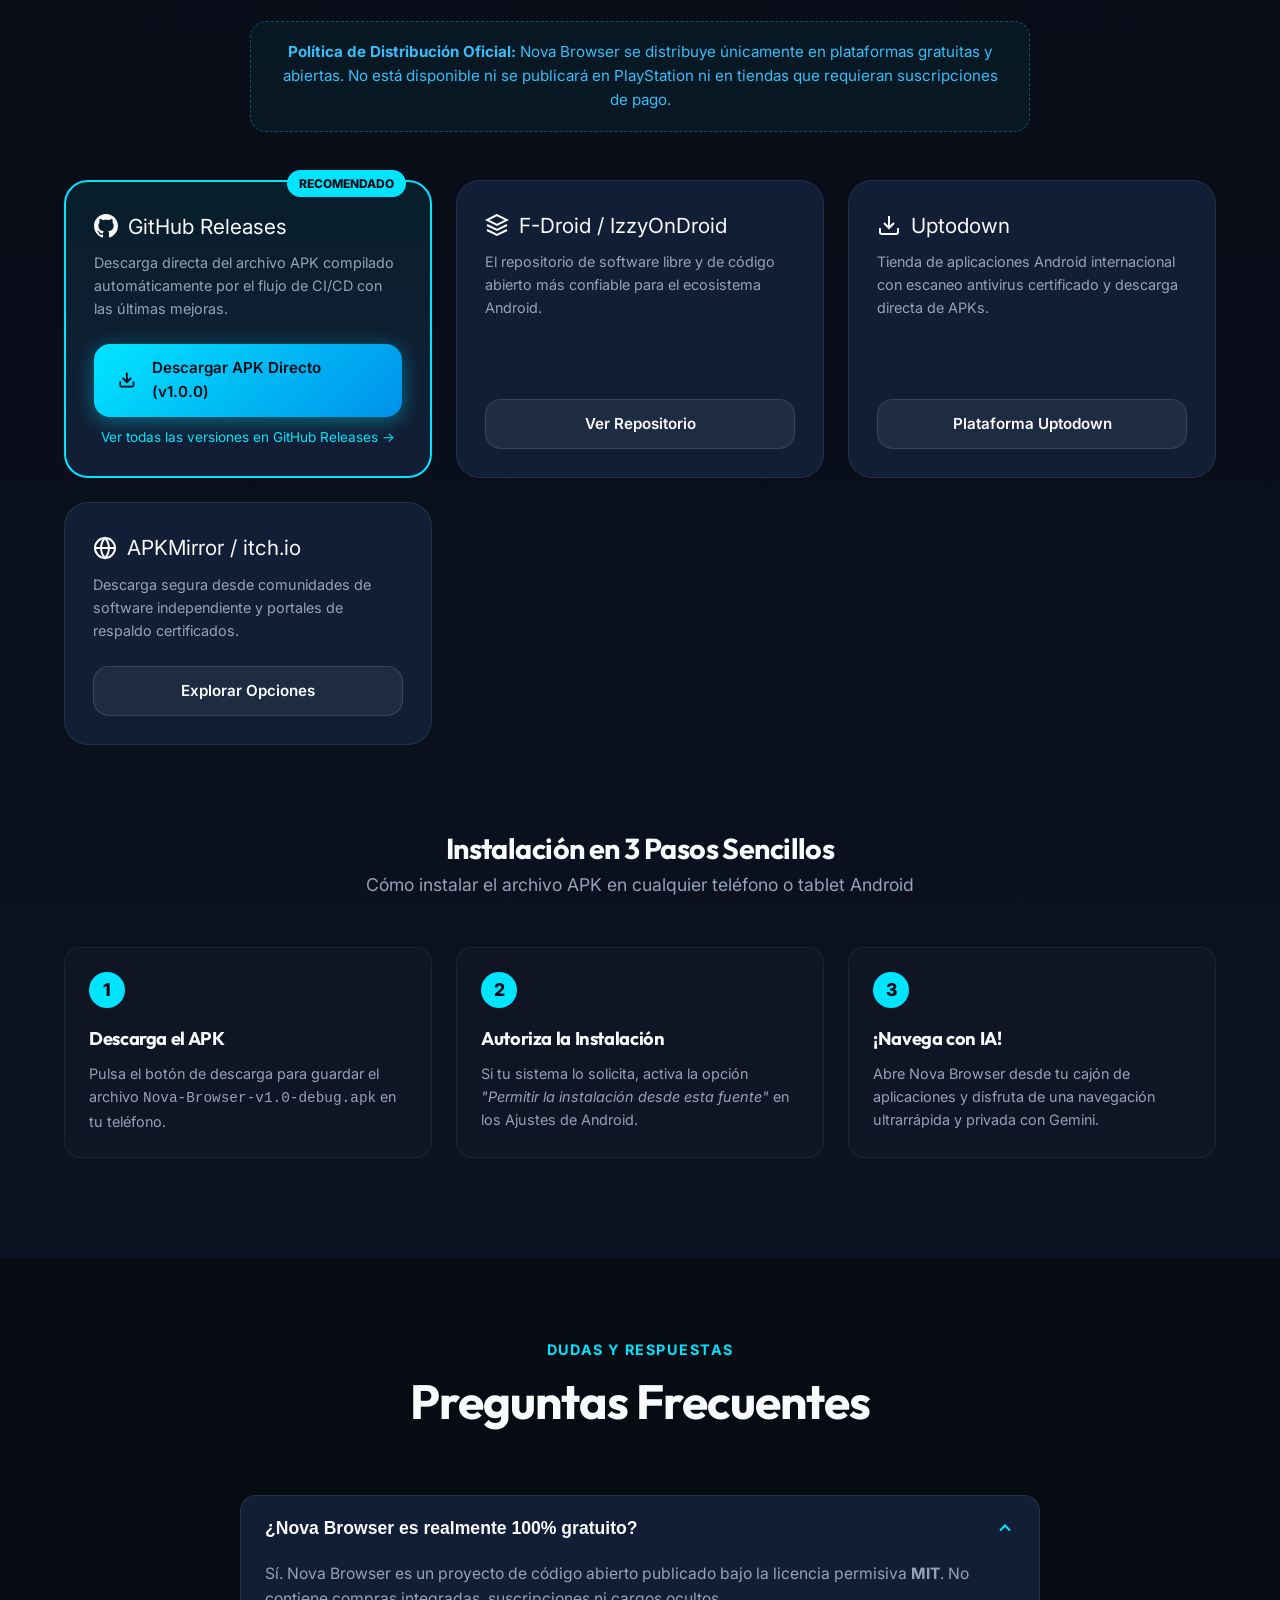
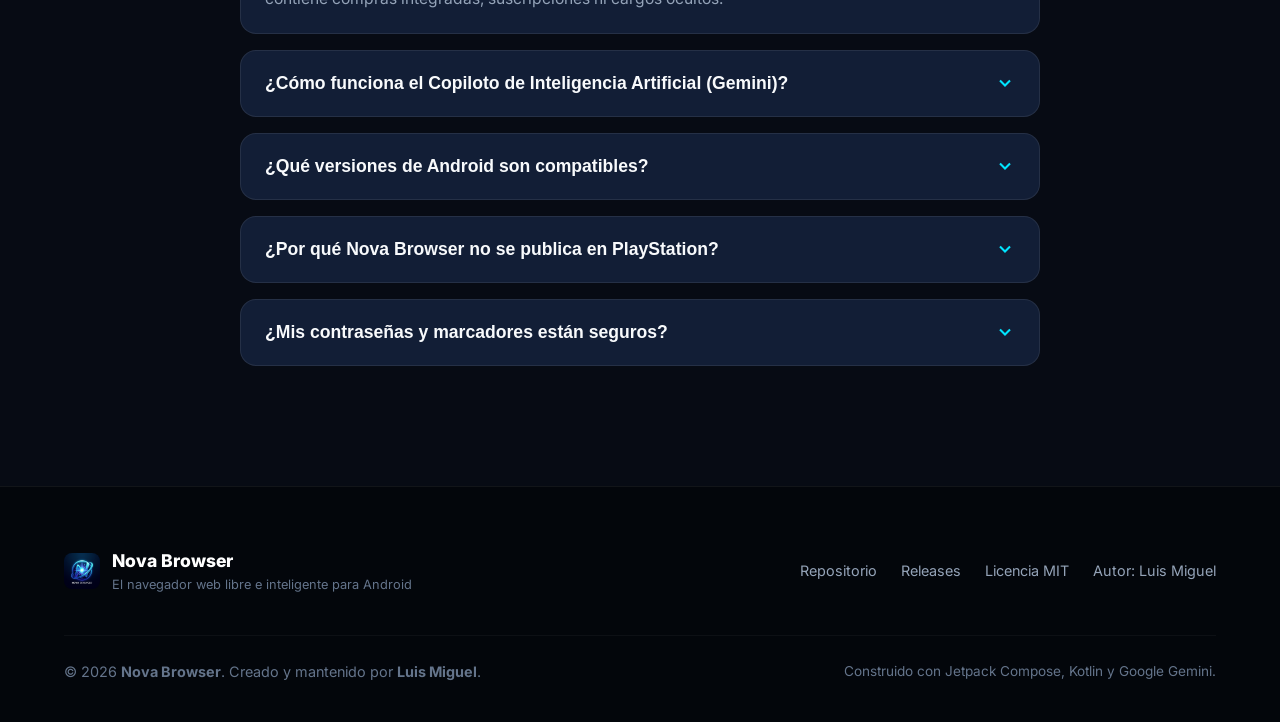
==== commit c8d65925: "chore: rename project to Xbox L.R. Update documentation, URLs, and repository references to reflect " ====
--- a/index.html
+++ b/index.html
@@ -10,21 +10,21 @@
   <meta name="keywords" content="Nova Browser, navegador Android, Gemini AI, Jetpack Compose, navegador privado, APK gratis, navegador seguro, open source">
   <meta name="author" content="Luis Miguel">
   <meta name="theme-color" content="#070B14">
-  <link rel="canonical" href="https://luismiguel38338-cmd.github.io/Nova-Browser/">
+  <link rel="canonical" href="https://luismiguel38338-cmd.github.io/XboxLR-Browser/">
 
   <!-- Open Graph / Facebook -->
   <meta property="og:type" content="website">
-  <meta property="og:url" content="https://luismiguel38338-cmd.github.io/Nova-Browser/">
+  <meta property="og:url" content="https://luismiguel38338-cmd.github.io/XboxLR-Browser/">
   <meta property="og:title" content="Nova Browser - Navegación Web con IA y Privacidad para Android">
   <meta property="og:description" content="Navegador ultrarrápido con Material Design 3, bloqueo anti-rastreo Nova Shield y copiloto Google Gemini. 100% Gratis.">
-  <meta property="og:image" content="https://luismiguel38338-cmd.github.io/Nova-Browser/assets/nova-browser-logo.png">
+  <meta property="og:image" content="https://luismiguel38338-cmd.github.io/XboxLR-Browser/assets/nova-browser-logo.png">
 
   <!-- Twitter -->
   <meta property="twitter:card" content="summary_large_image">
-  <meta property="twitter:url" content="https://luismiguel38338-cmd.github.io/Nova-Browser/">
+  <meta property="twitter:url" content="https://luismiguel38338-cmd.github.io/XboxLR-Browser/">
   <meta property="twitter:title" content="Nova Browser para Android">
   <meta property="twitter:description" content="Navegador nativo para Android con IA Gemini integrada y escudo de privacidad. Descarga el APK gratis.">
-  <meta property="twitter:image" content="https://luismiguel38338-cmd.github.io/Nova-Browser/assets/nova-browser-logo.png">
+  <meta property="twitter:image" content="https://luismiguel38338-cmd.github.io/XboxLR-Browser/assets/nova-browser-logo.png">
 
   <link rel="icon" type="image/png" href="assets/nova-browser-logo.png">
   <link rel="apple-touch-icon" href="assets/nova-browser-logo.png">
@@ -48,7 +48,7 @@
       "@type": "Person",
       "name": "Luis Miguel"
     },
-    "downloadUrl": "https://github.com/luismiguel38338-cmd/Nova-Browser/releases"
+    "downloadUrl": "https://github.com/luismiguel38338-cmd/XboxLR-Browser/releases/download/v1.0.0/Nova-Browser-v1.0-debug.apk"
   }
   </script>
 
@@ -825,7 +825,7 @@
         <li><a href="#faq" class="nav-link">Preguntas</a></li>
       </ul>
       <div>
-        <a href="#descarga" class="btn btn-primary">
+        <a href="https://github.com/luismiguel38338-cmd/XboxLR-Browser/releases/download/v1.0.0/Nova-Browser-v1.0-debug.apk" class="btn btn-primary">
           <svg width="18" height="18" viewBox="0 0 24 24" fill="none" stroke="currentColor" stroke-width="2.5" stroke-linecap="round" stroke-linejoin="round">
             <path d="M21 15v4a2 2 0 0 1-2 2H5a2 2 0 0 1-2-2v-4"></path>
             <polyline points="7 10 12 15 17 10"></polyline>
@@ -855,7 +855,7 @@
           El navegador nativo para Android diseñado con <b>Jetpack Compose</b> y <b>Material Design 3</b>. Integra el poder de <b>Google Gemini</b> para sintetizar artículos y el escudo <b>Nova Shield</b> contra rastreadores y publicidad invasiva.
         </p>
         <div class="hero-actions">
-          <a href="https://github.com/luismiguel38338-cmd/Nova-Browser/releases" class="btn btn-primary btn-large">
+          <a href="https://github.com/luismiguel38338-cmd/XboxLR-Browser/releases/download/v1.0.0/Nova-Browser-v1.0-debug.apk" class="btn btn-primary btn-large">
             <svg width="22" height="22" viewBox="0 0 24 24" fill="none" stroke="currentColor" stroke-width="2.5" stroke-linecap="round" stroke-linejoin="round">
               <path d="M21 15v4a2 2 0 0 1-2 2H5a2 2 0 0 1-2-2v-4"></path>
               <polyline points="7 10 12 15 17 10"></polyline>
@@ -863,7 +863,7 @@
             </svg>
             Descargar APK Gratis
           </a>
-          <a href="https://github.com/luismiguel38338-cmd/Nova-Browser" target="_blank" rel="noopener noreferrer" class="btn btn-secondary btn-large">
+          <a href="https://github.com/luismiguel38338-cmd/XboxLR-Browser" target="_blank" rel="noopener noreferrer" class="btn btn-secondary btn-large">
             <svg width="20" height="20" viewBox="0 0 24 24" fill="currentColor">
               <path d="M12 0C5.37 0 0 5.37 0 12c0 5.31 3.435 9.795 8.205 11.385.6.105.825-.255.825-.57 0-.285-.015-1.23-.015-2.235-3.015.555-3.795-.735-4.035-1.41-.135-.345-.72-1.41-1.23-1.695-.42-.225-1.02-.78-.015-.795.945-.015 1.62.87 1.845 1.23 1.08 1.815 2.805 1.305 3.495.99.105-.78.42-1.305.765-1.605-2.67-.3-5.46-1.335-5.46-5.925 0-1.305.465-2.385 1.23-3.225-.12-.3-.54-1.53.12-3.18 0 0 1.005-.315 3.3 1.23.96-.27 1.98-.405 3-.405s2.04.135 3 .405c2.295-1.56 3.3-1.23 3.3-1.23.66 1.65.24 2.88.12 3.18.765.84 1.23 1.905 1.23 3.225 0 4.605-2.805 5.625-5.475 5.925.435.375.81 1.095.81 2.22 0 1.605-.015 2.895-.015 3.3 0 .315.225.69.825.57A12.02 12.02 0 0024 12c0-6.63-5.37-12-12-12z"/>
             </svg>
@@ -1020,6 +1020,60 @@
           <h3 class="feature-title">Compartir mediante Código QR</h3>
           <p class="feature-desc">
             Transfiere cualquier página web a otro smartphone, tablet u ordenador de manera instantánea generando un código QR legible sin necesidad de emparejamiento previo.
+          </p>
+        </div>
+
+        <!-- Tarjeta 7: Web Narrator TTS -->
+        <div class="feature-card">
+          <div class="feature-icon-box">
+            <svg width="28" height="28" viewBox="0 0 24 24" fill="none" stroke="currentColor" stroke-width="2" stroke-linecap="round" stroke-linejoin="round">
+              <polygon points="11 5 6 9 2 9 2 15 6 15 11 19 11 5"></polygon>
+              <path d="M19.07 4.93a10 10 0 0 1 0 14.14M15.54 8.46a5 5 0 0 1 0 7.07"></path>
+            </svg>
+          </div>
+          <h3 class="feature-title">Web Narrator (Lectura en Voz Alta)</h3>
+          <p class="feature-desc">
+            Convierte cualquier sitio web, noticia o post en audiolibro. Reproductor HUD flotante con control de velocidad (0.75x a 2.0x), pausa y reanudación instantánea.
+          </p>
+        </div>
+
+        <!-- Tarjeta 8: DevTools e Inspector Móvil -->
+        <div class="feature-card">
+          <div class="feature-icon-box">
+            <svg width="28" height="28" viewBox="0 0 24 24" fill="none" stroke="currentColor" stroke-width="2" stroke-linecap="round" stroke-linejoin="round">
+              <polyline points="4 17 10 11 4 5"></polyline>
+              <line x1="12" y1="19" x2="20" y2="19"></line>
+            </svg>
+          </div>
+          <h3 class="feature-title">DevTools & Consola JS Móvil</h3>
+          <p class="feature-desc">
+            Inspecciona el DOM HTML en tiempo real y ejecuta código JavaScript interactivo directamente sobre cualquier página web como en el escritorio de un desarrollador.
+          </p>
+        </div>
+
+        <!-- Tarjeta 9: Modo Oscuro AMOLED Universal -->
+        <div class="feature-card">
+          <div class="feature-icon-box">
+            <svg width="28" height="28" viewBox="0 0 24 24" fill="none" stroke="currentColor" stroke-width="2" stroke-linecap="round" stroke-linejoin="round">
+              <path d="M21 12.79A9 9 0 1 1 11.21 3 7 7 0 0 0 21 12.79z"></path>
+            </svg>
+          </div>
+          <h3 class="feature-title">Modo Oscuro AMOLED Universal</h3>
+          <p class="feature-desc">
+            Inyector inteligente que transforma páginas web blancas en negros profundos para pantallas OLED, preservando imágenes y vídeos con máxima fidelidad.
+          </p>
+        </div>
+
+        <!-- Tarjeta 10: Bloqueador de Cookies & Modo Pánico -->
+        <div class="feature-card">
+          <div class="feature-icon-box">
+            <svg width="28" height="28" viewBox="0 0 24 24" fill="none" stroke="currentColor" stroke-width="2" stroke-linecap="round" stroke-linejoin="round">
+              <polygon points="13 2 3 14 12 14 11 22 21 10 12 10 13 2"></polygon>
+            </svg>
+          </div>
+          <h3 class="feature-title">Modo Pánico & Auto-Bloqueo GDPR</h3>
+          <p class="feature-desc">
+            Eliminación automática de molestos avisos de cookies y botón de pánico de emergencia para cerrar todas las pestañas y purgar rastro de navegación en 1 segundo.
           </p>
         </div>
       </div>
@@ -1090,8 +1144,16 @@
               Descarga directa del archivo APK compilado automáticamente por el flujo de CI/CD con las últimas mejoras.
             </p>
           </div>
-          <a href="https://github.com/luismiguel38338-cmd/Nova-Browser/releases" class="btn btn-primary" style="width: 100%;">
-            Descargar APK (v1.0.0)
+          <a href="https://github.com/luismiguel38338-cmd/XboxLR-Browser/releases/download/v1.0.0/Nova-Browser-v1.0-debug.apk" class="btn btn-primary" style="width: 100%;">
+            <svg width="18" height="18" viewBox="0 0 24 24" fill="none" stroke="currentColor" stroke-width="2.5" stroke-linecap="round" stroke-linejoin="round" style="margin-right: 6px; vertical-align: middle;">
+              <path d="M21 15v4a2 2 0 0 1-2 2H5a2 2 0 0 1-2-2v-4"></path>
+              <polyline points="7 10 12 15 17 10"></polyline>
+              <line x1="12" y1="15" x2="12" y2="3"></line>
+            </svg>
+            Descargar APK Directo (v1.0.0)
+          </a>
+          <a href="https://github.com/luismiguel38338-cmd/XboxLR-Browser/releases" target="_blank" rel="noopener noreferrer" style="display: block; text-align: center; margin-top: 10px; font-size: 0.85rem; color: var(--cyan-electric); text-decoration: none;">
+            Ver todas las versiones en GitHub Releases &rarr;
           </a>
         </div>
 
@@ -1260,9 +1322,9 @@
           </div>
         </div>
         <ul class="footer-links">
-          <li><a href="https://github.com/luismiguel38338-cmd/Nova-Browser" target="_blank" rel="noopener noreferrer">Repositorio</a></li>
-          <li><a href="https://github.com/luismiguel38338-cmd/Nova-Browser/releases" target="_blank" rel="noopener noreferrer">Releases</a></li>
-          <li><a href="https://github.com/luismiguel38338-cmd/Nova-Browser/blob/main/LICENSE" target="_blank" rel="noopener noreferrer">Licencia MIT</a></li>
+          <li><a href="https://github.com/luismiguel38338-cmd/XboxLR-Browser" target="_blank" rel="noopener noreferrer">Repositorio</a></li>
+          <li><a href="https://github.com/luismiguel38338-cmd/XboxLR-Browser/releases" target="_blank" rel="noopener noreferrer">Releases</a></li>
+          <li><a href="https://github.com/luismiguel38338-cmd/XboxLR-Browser/blob/main/LICENSE" target="_blank" rel="noopener noreferrer">Licencia MIT</a></li>
           <li><a href="https://github.com/luismiguel38338-cmd" target="_blank" rel="noopener noreferrer">Autor: Luis Miguel</a></li>
         </ul>
       </div>
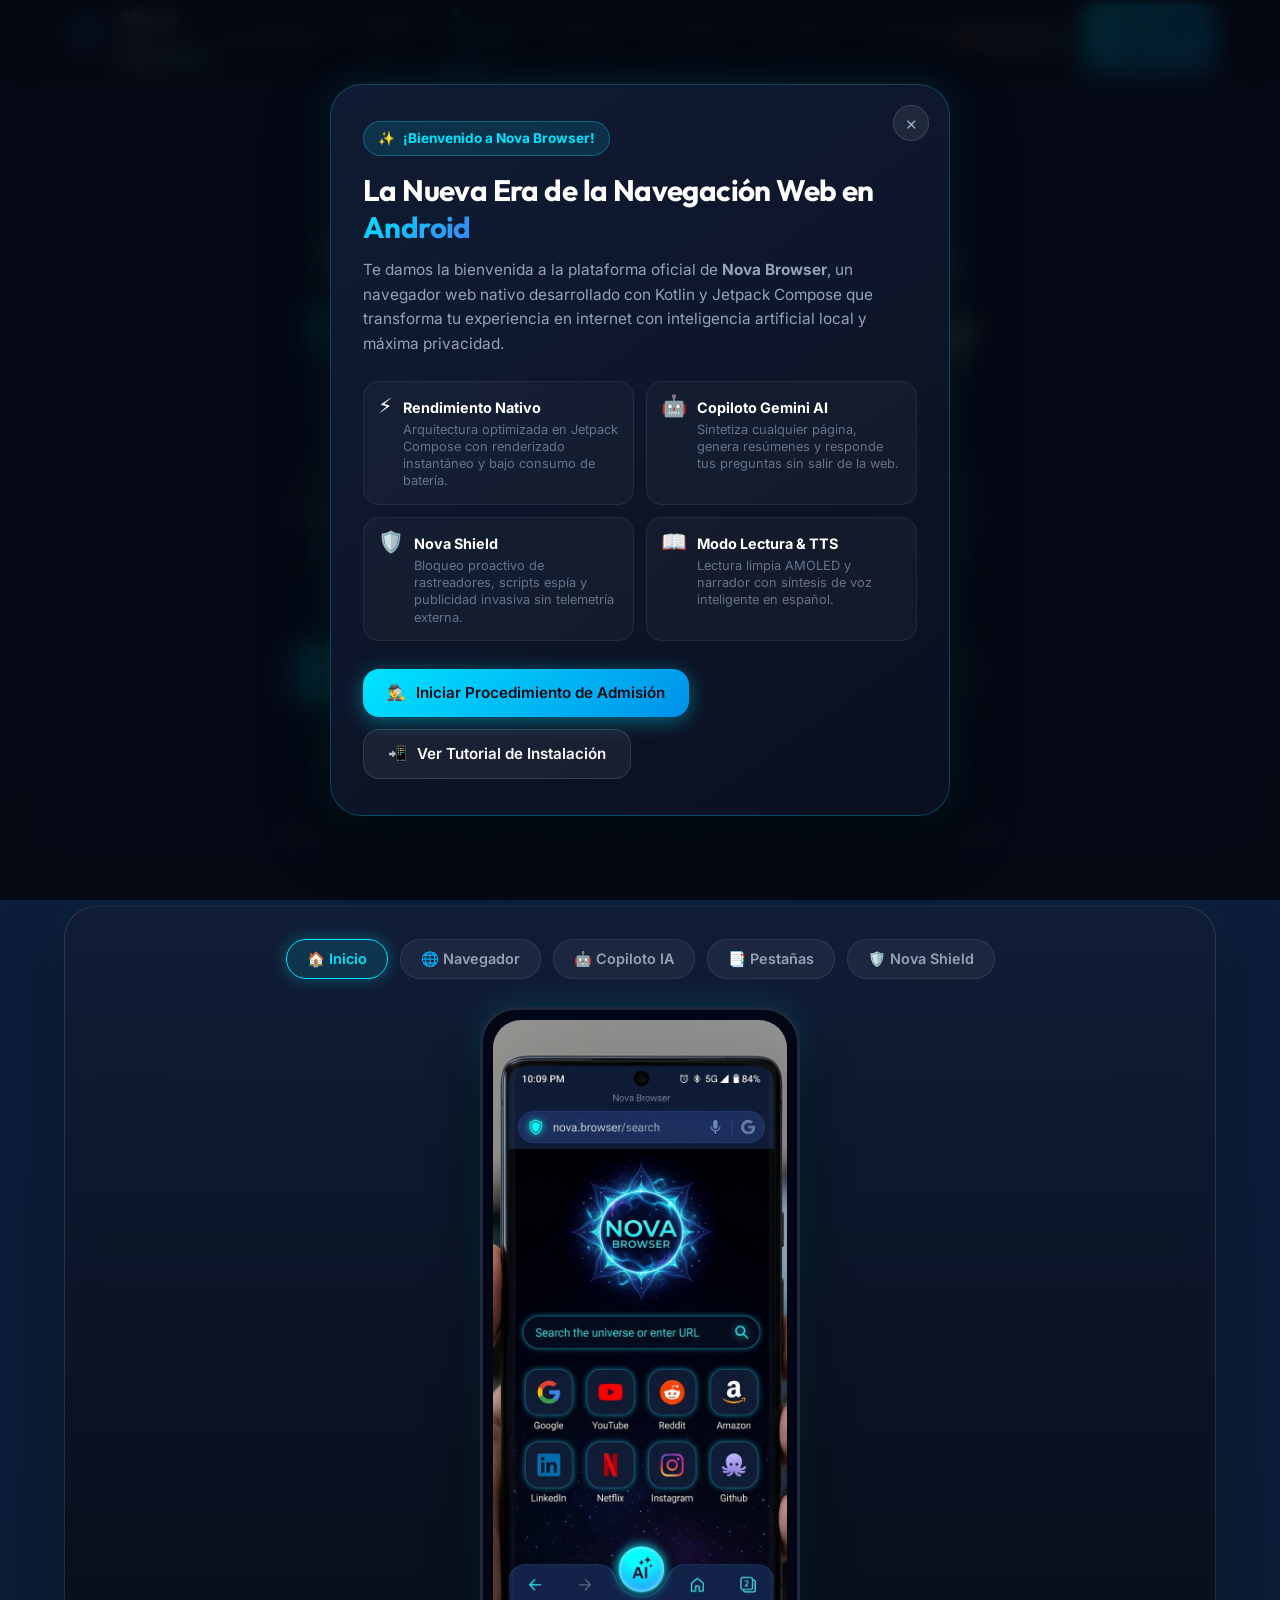
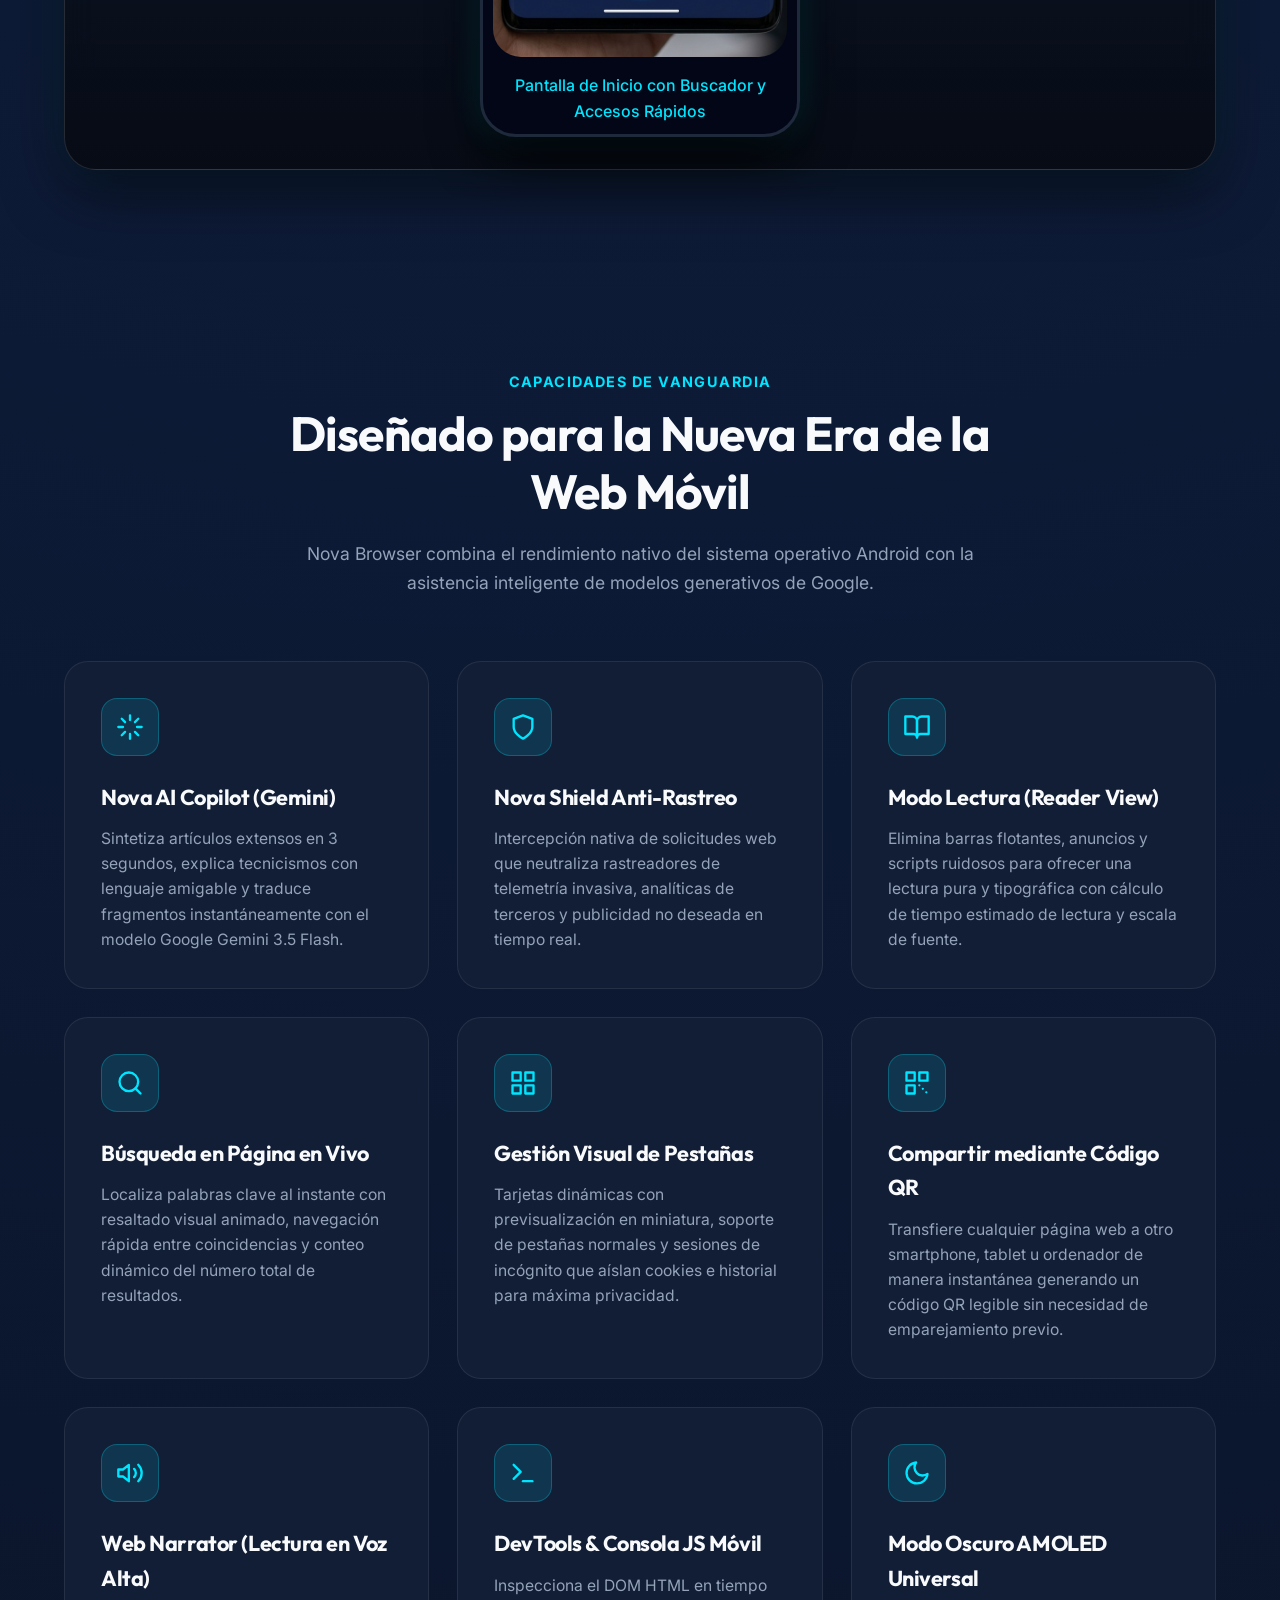
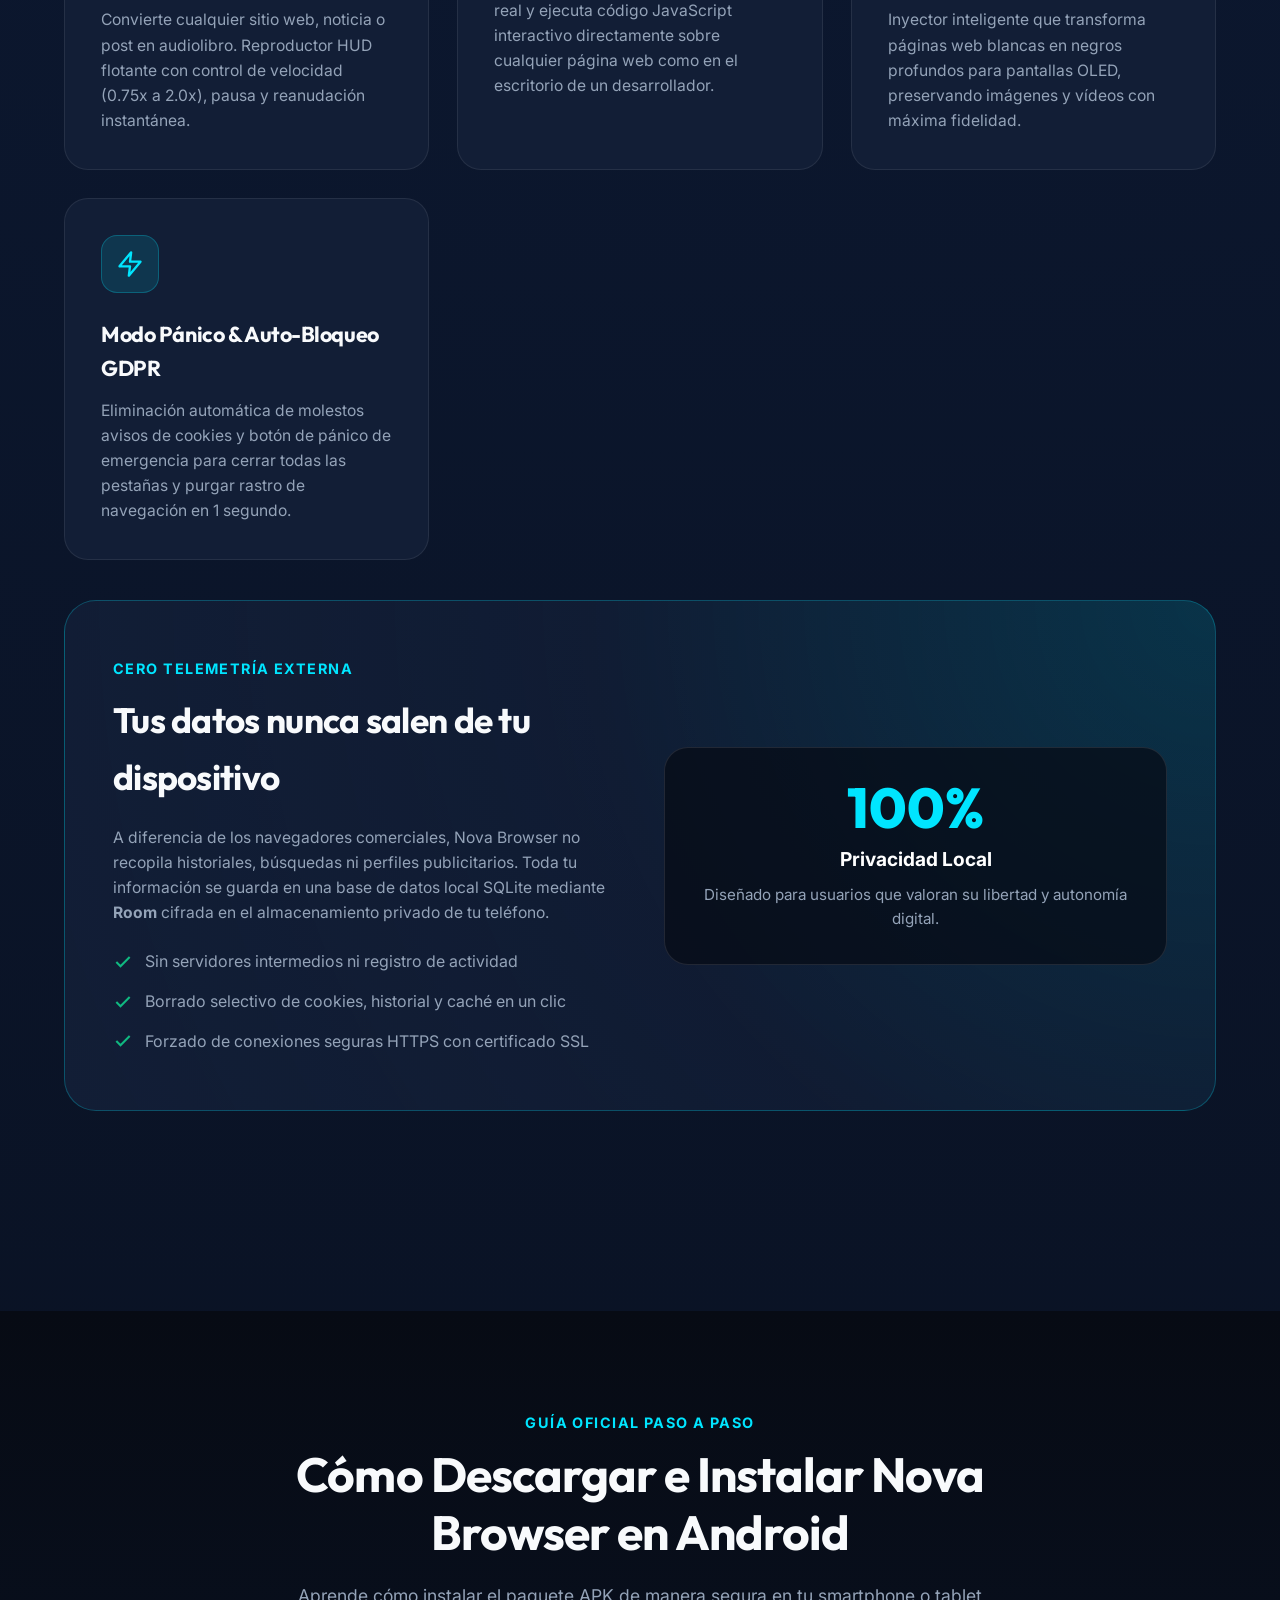
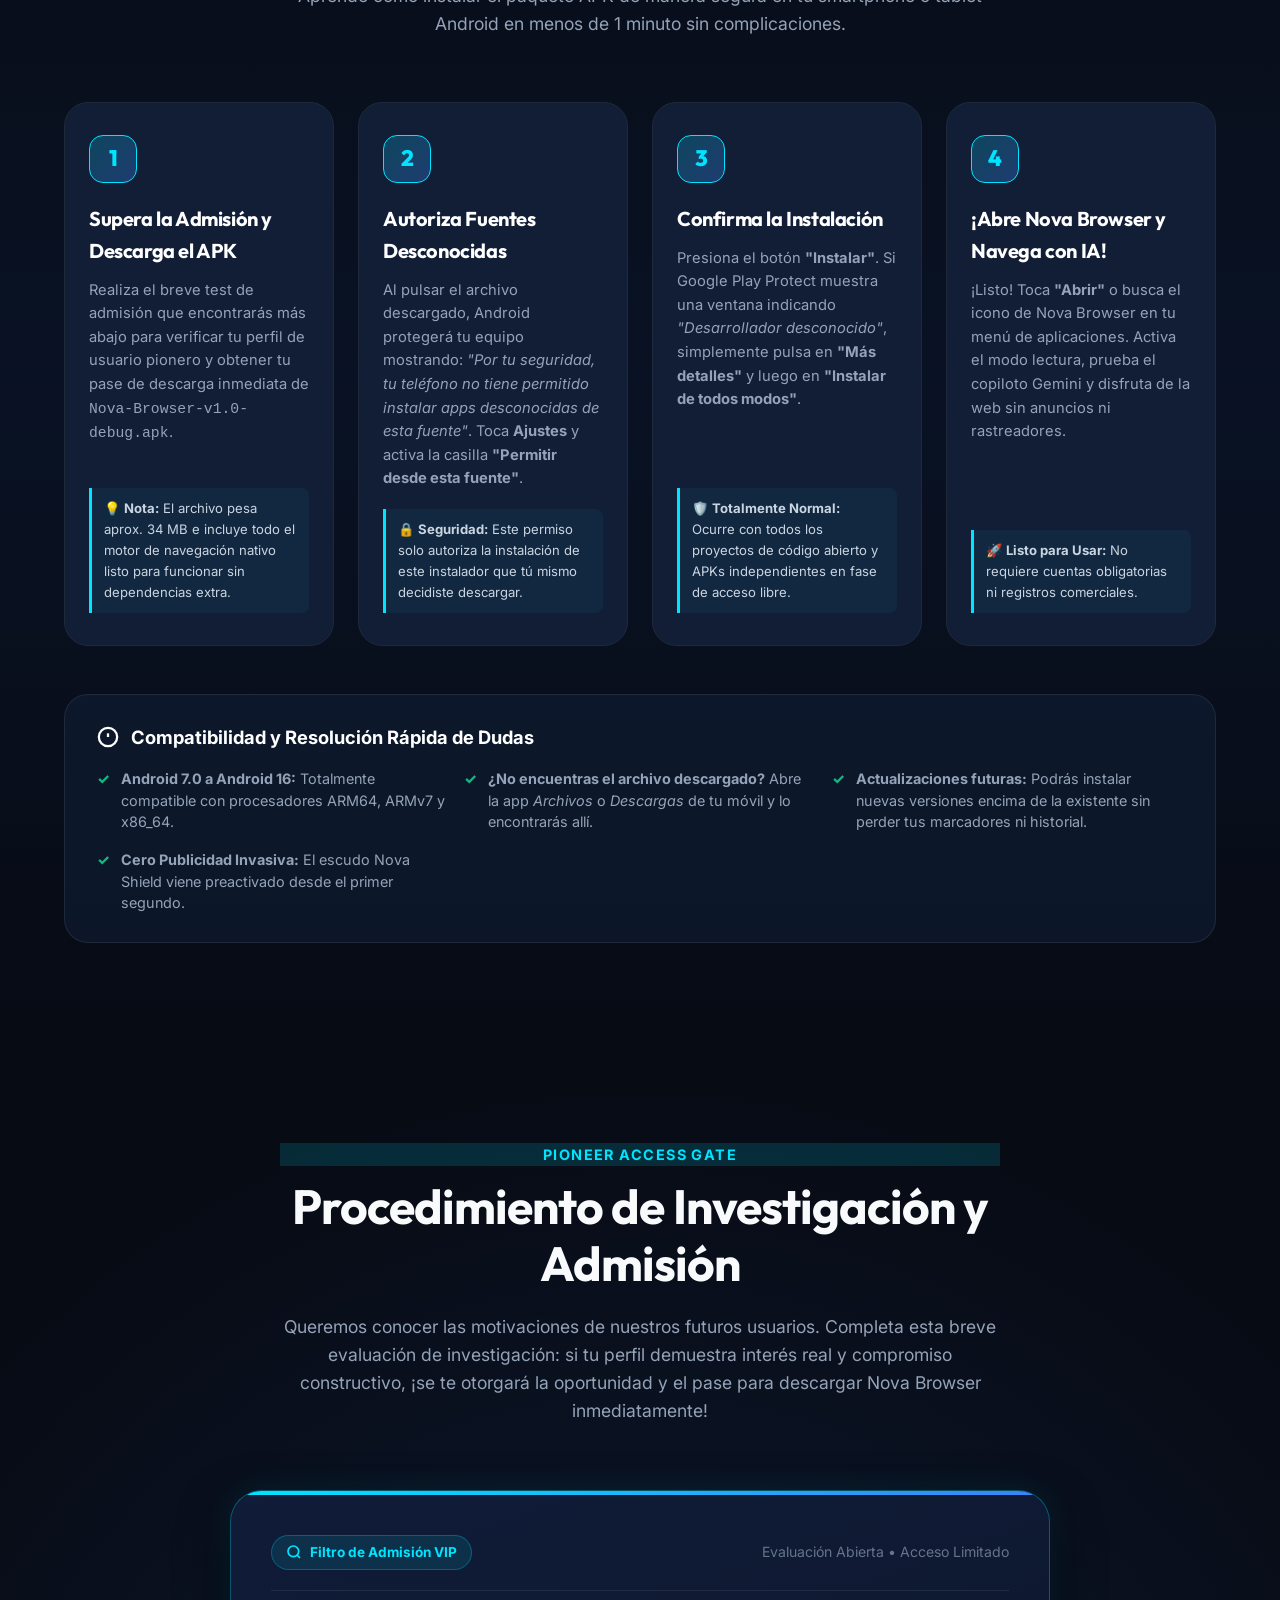
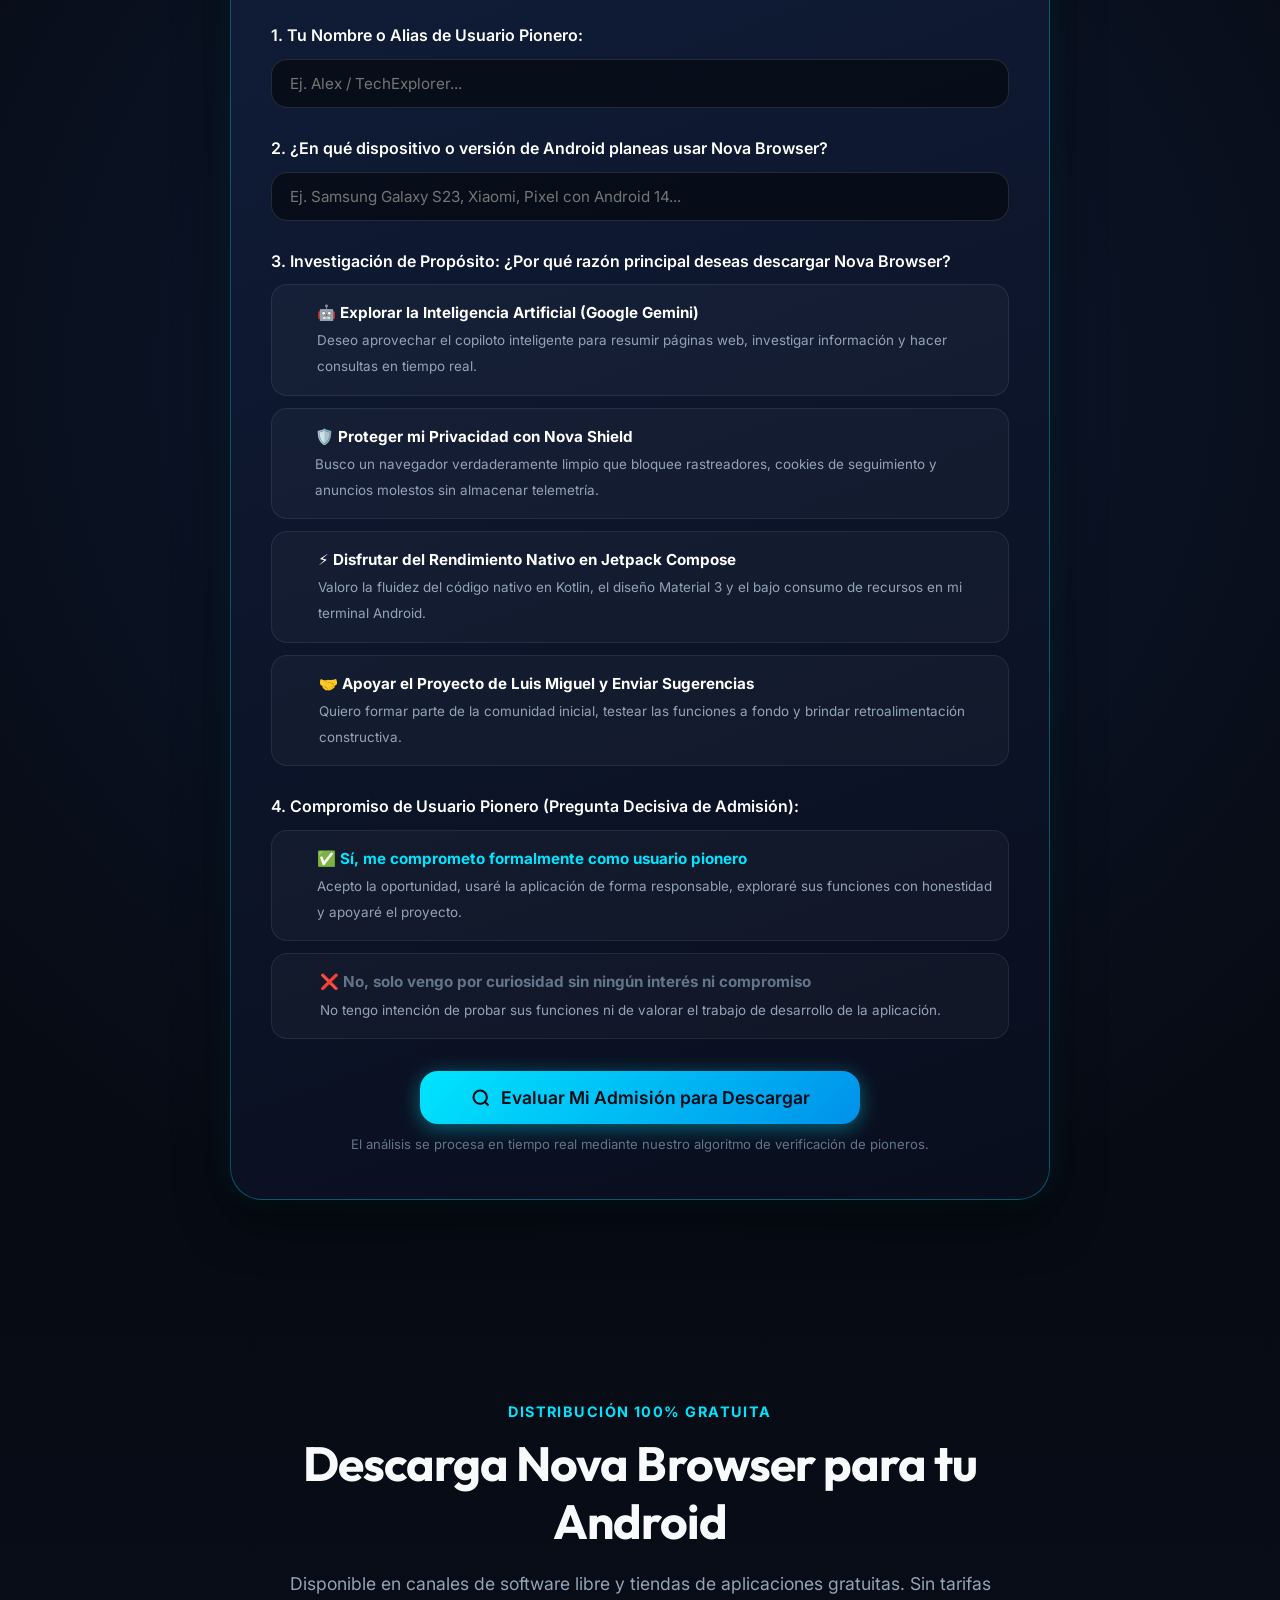
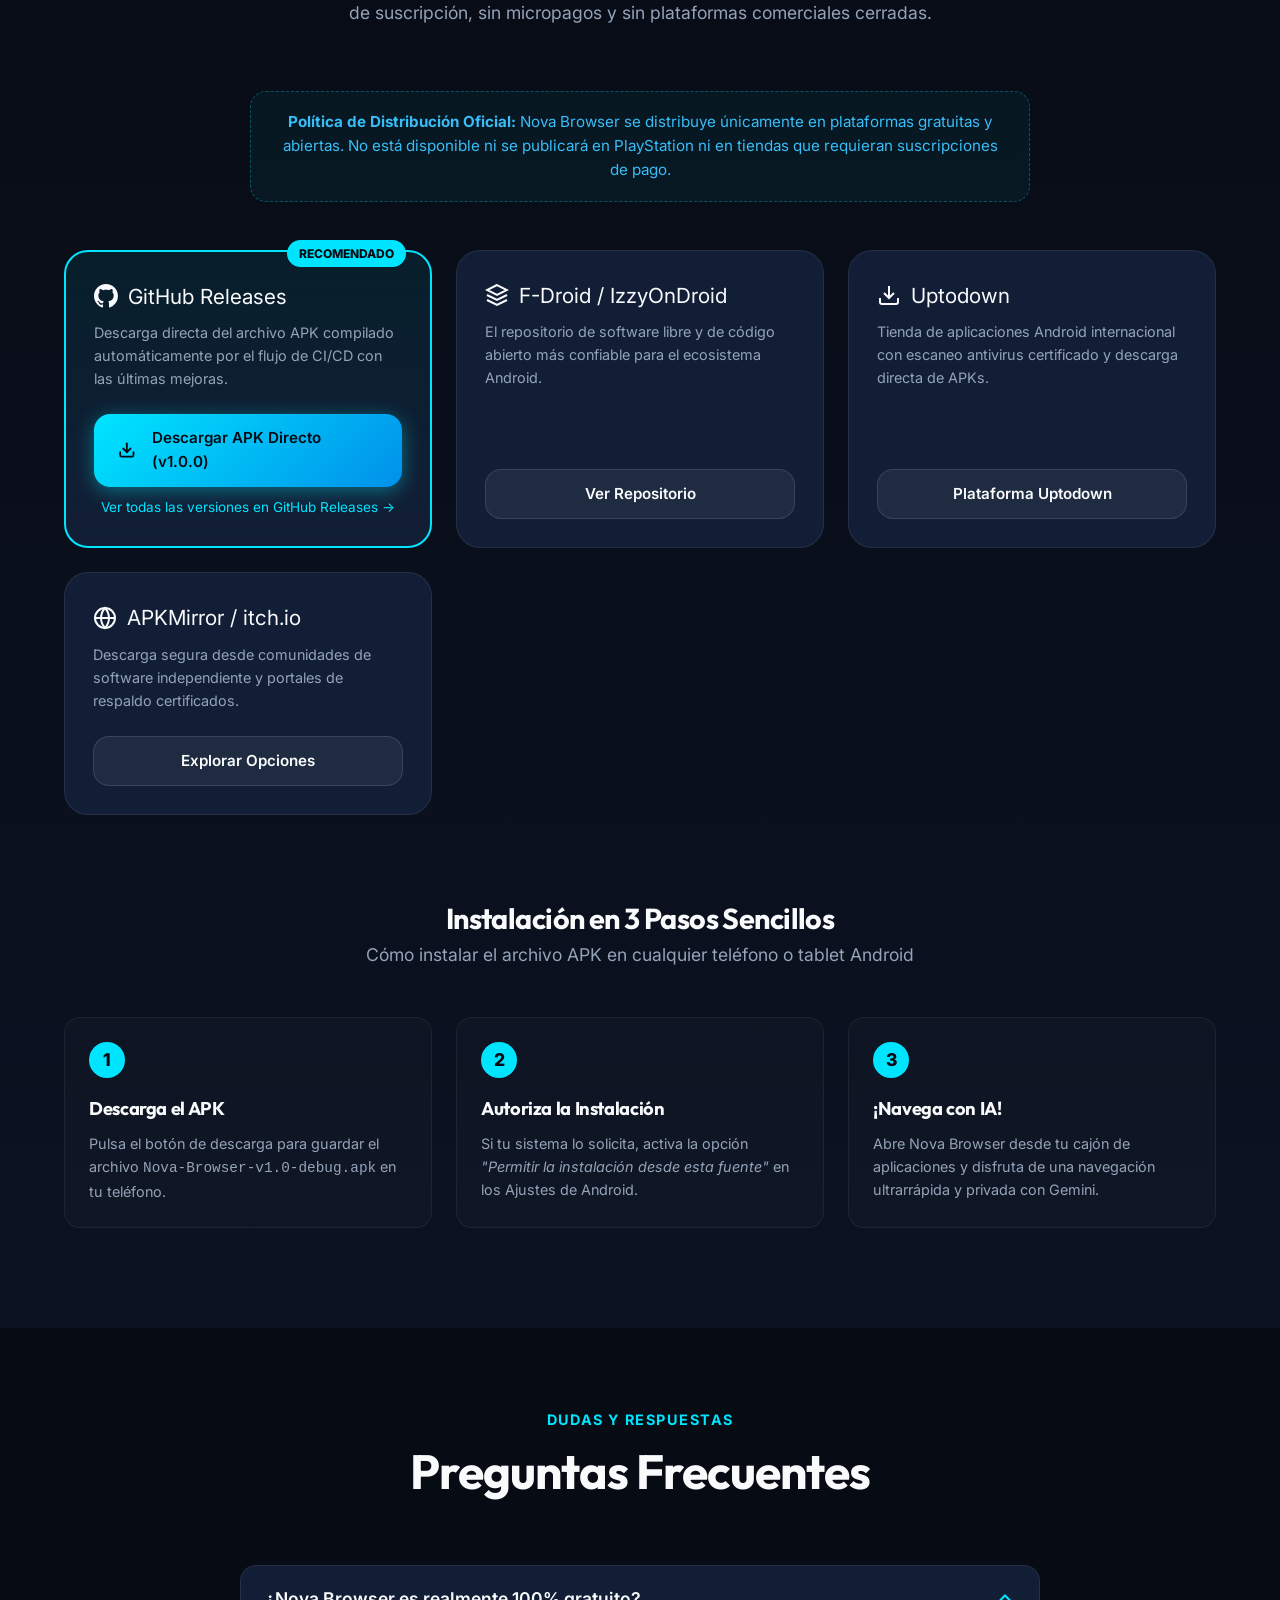
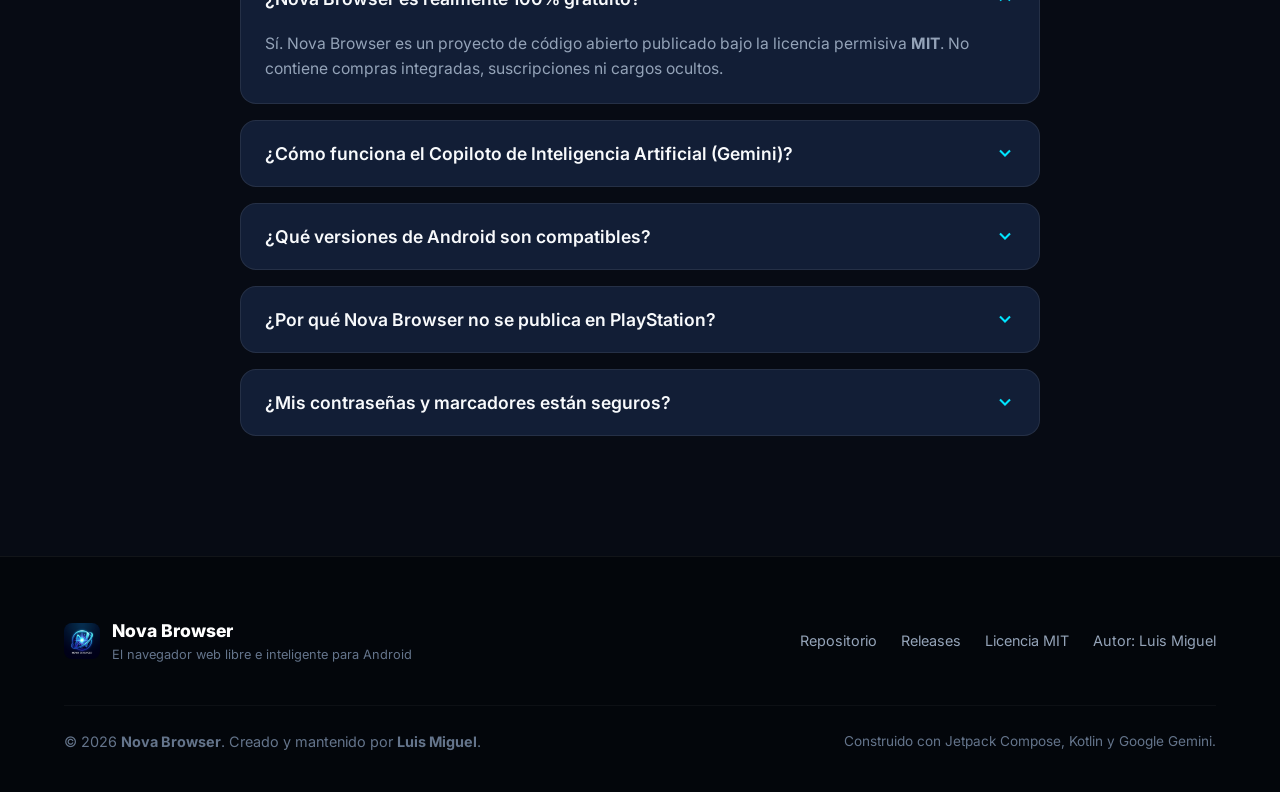
==== commit a7b0bf90: "feat: improve SEO and cross-platform compatibility Add comprehensive meta tags for mobile app capabi" ====
--- a/index.html
+++ b/index.html
@@ -5,11 +5,31 @@
   <meta name="viewport" content="width=device-width, initial-scale=1.0">
   <title>Nova Browser - Navegador Web con IA y Privacidad para Android</title>
   
+  <!-- Metadatos de Compatibilidad Universal para Todos los Navegadores -->
+  <meta http-equiv="X-UA-Compatible" content="IE=edge,chrome=1">
+  <meta name="format-detection" content="telephone=no, date=no, address=no, email=no">
+  <meta name="mobile-web-app-capable" content="yes">
+  <meta name="apple-mobile-web-app-capable" content="yes">
+  <meta name="apple-mobile-web-app-status-bar-style" content="black-translucent">
+  <meta name="apple-mobile-web-app-title" content="Nova Browser">
+  <meta name="application-name" content="Nova Browser">
+  <meta name="msapplication-TileColor" content="#070B14">
+  <meta name="msapplication-navbutton-color" content="#070B14">
+  <meta name="color-scheme" content="dark">
+  <meta name="theme-color" content="#070B14">
+  
+  <!-- Indexación para Motores de Búsqueda (Google, Bing, Yahoo, DuckDuckGo, Safari) -->
+  <meta name="robots" content="index, follow, max-snippet:-1, max-image-preview:large, max-video-preview:-1">
+  <meta name="googlebot" content="index, follow, max-snippet:-1, max-image-preview:large, max-video-preview:-1">
+  <meta name="bingbot" content="index, follow, max-snippet:-1, max-image-preview:large, max-video-preview:-1">
+  <meta name="rating" content="general">
+  <meta name="distribution" content="global">
+  <meta name="revisit-after" content="2 days">
+
   <!-- Metadatos SEO y Redes Sociales -->
   <meta name="description" content="Nova Browser es un navegador web moderno, ultrarrápido y seguro para Android, diseñado con Jetpack Compose, Material Design 3 y copiloto de Inteligencia Artificial con Google Gemini.">
-  <meta name="keywords" content="Nova Browser, navegador Android, Gemini AI, Jetpack Compose, navegador privado, APK gratis, navegador seguro, open source">
+  <meta name="keywords" content="Nova Browser, navegador Android, Gemini AI, Jetpack Compose, navegador privado, APK gratis, navegador seguro, open source, cómo instalar APK Android">
   <meta name="author" content="Luis Miguel">
-  <meta name="theme-color" content="#070B14">
   <link rel="canonical" href="https://luismiguel38338-cmd.github.io/XboxLR-Browser/">
 
   <!-- Open Graph / Facebook -->
@@ -30,26 +50,61 @@
   <link rel="apple-touch-icon" href="assets/nova-browser-logo.png">
   <link rel="manifest" href="site.webmanifest">
   
-  <!-- Schema.org Datos Estructurados JSON-LD -->
+  <!-- Schema.org Datos Estructurados JSON-LD (SoftwareApplication + HowTo + FAQPage) -->
   <script type="application/ld+json">
-  {
-    "@context": "https://schema.org",
-    "@type": "SoftwareApplication",
-    "name": "Nova Browser",
-    "operatingSystem": "Android 7.0+",
-    "applicationCategory": "BrowserApplication",
-    "offers": {
-      "@type": "Offer",
-      "price": "0",
-      "priceCurrency": "USD"
+  [
+    {
+      "@context": "https://schema.org",
+      "@type": "SoftwareApplication",
+      "name": "Nova Browser",
+      "operatingSystem": "Android 7.0+",
+      "applicationCategory": "BrowserApplication",
+      "offers": {
+        "@type": "Offer",
+        "price": "0",
+        "priceCurrency": "USD"
+      },
+      "aggregateRating": {
+        "@type": "AggregateRating",
+        "ratingValue": "4.9",
+        "reviewCount": "128"
+      },
+      "description": "Navegador web moderno, ultrarrápido y seguro para Android potenciado con Google Gemini AI y escudo Nova Shield.",
+      "author": {
+        "@type": "Person",
+        "name": "Luis Miguel"
+      },
+      "downloadUrl": "https://github.com/luismiguel38338-cmd/XboxLR-Browser/releases/download/v1.0.0/Nova-Browser-v1.0-debug.apk"
     },
-    "description": "Navegador web moderno, ultrarrápido y seguro para Android potenciado con Google Gemini AI y escudo Nova Shield.",
-    "author": {
-      "@type": "Person",
-      "name": "Luis Miguel"
-    },
-    "downloadUrl": "https://github.com/luismiguel38338-cmd/XboxLR-Browser/releases/download/v1.0.0/Nova-Browser-v1.0-debug.apk"
-  }
+    {
+      "@context": "https://schema.org",
+      "@type": "HowTo",
+      "name": "Cómo instalar Nova Browser APK en Android",
+      "description": "Tutorial rápido paso a paso para descargar e instalar el archivo APK de Nova Browser en cualquier smartphone o tablet Android.",
+      "step": [
+        {
+          "@type": "HowToStep",
+          "name": "Superar la Admisión y Descargar el APK",
+          "text": "Realiza el breve test de admisión y descarga el instalador Nova-Browser-v1.0-debug.apk."
+        },
+        {
+          "@type": "HowToStep",
+          "name": "Habilitar orígenes desconocidos",
+          "text": "Autoriza la instalación desde tu navegador o gestor de descargas en los Ajustes de Android."
+        },
+        {
+          "@type": "HowToStep",
+          "name": "Completar la Instalación",
+          "text": "Pulsa Instalar y en caso de aviso de desarrollador desconocido pulsa Más detalles e Instalar de todos modos."
+        },
+        {
+          "@type": "HowToStep",
+          "name": "Iniciar Nova Browser",
+          "text": "Abre la aplicación desde el cajón de apps y disfruta de la navegación con Inteligencia Artificial."
+        }
+      ]
+    }
+  ]
   </script>
 
   <!-- Google Fonts: Inter & Outfit -->
@@ -779,6 +834,541 @@
       gap: 16px;
     }
 
+    /* Compatibilidad Cross-Browser Universal (Chrome, Safari, Firefox, Edge, Opera, Samsung) */
+    html {
+      -webkit-text-size-adjust: 100%;
+      -moz-text-size-adjust: 100%;
+      -ms-text-size-adjust: 100%;
+      text-size-adjust: 100%;
+      -webkit-font-smoothing: antialiased;
+      -moz-osx-font-smoothing: grayscale;
+      scrollbar-color: var(--cyan-electric) var(--bg-secondary);
+      scrollbar-width: thin;
+    }
+
+    ::-webkit-scrollbar {
+      width: 10px;
+      height: 10px;
+    }
+    ::-webkit-scrollbar-track {
+      background: var(--bg-secondary);
+    }
+    ::-webkit-scrollbar-thumb {
+      background: #1E3A8A;
+      border-radius: 5px;
+      border: 2px solid var(--bg-secondary);
+    }
+    ::-webkit-scrollbar-thumb:hover {
+      background: var(--cyan-electric);
+    }
+
+    button, input, select, textarea {
+      font-family: inherit;
+      -webkit-appearance: none;
+      -moz-appearance: none;
+      appearance: none;
+    }
+
+    /* Modal de Bienvenida */
+    .welcome-overlay {
+      position: fixed;
+      top: 0;
+      left: 0;
+      width: 100vw;
+      height: 100vh;
+      background: rgba(4, 7, 15, 0.85);
+      backdrop-filter: blur(12px);
+      -webkit-backdrop-filter: blur(12px);
+      z-index: 9999;
+      display: flex;
+      align-items: center;
+      justify-content: center;
+      padding: 20px;
+      opacity: 0;
+      visibility: hidden;
+      transition: opacity 0.35s ease, visibility 0.35s ease;
+    }
+
+    .welcome-overlay.active {
+      opacity: 1;
+      visibility: visible;
+    }
+
+    .welcome-modal {
+      background: linear-gradient(145deg, #101B33 0%, #0A1020 100%);
+      border: 1px solid rgba(0, 229, 255, 0.25);
+      box-shadow: 0 20px 60px rgba(0, 0, 0, 0.8), 0 0 40px rgba(0, 229, 255, 0.15);
+      border-radius: var(--radius-xl);
+      max-width: 620px;
+      width: 100%;
+      padding: 36px 32px;
+      position: relative;
+      transform: scale(0.92) translateY(20px);
+      transition: transform 0.35s cubic-bezier(0.16, 1, 0.3, 1);
+    }
+
+    .welcome-overlay.active .welcome-modal {
+      transform: scale(1) translateY(0);
+    }
+
+    .welcome-close-btn {
+      position: absolute;
+      top: 20px;
+      right: 20px;
+      width: 36px;
+      height: 36px;
+      border-radius: 50%;
+      background: rgba(255, 255, 255, 0.08);
+      border: 1px solid rgba(255, 255, 255, 0.12);
+      color: #94A3B8;
+      display: flex;
+      align-items: center;
+      justify-content: center;
+      cursor: pointer;
+      font-size: 1.2rem;
+      transition: all 0.2s ease;
+    }
+
+    .welcome-close-btn:hover {
+      background: rgba(239, 68, 68, 0.2);
+      color: #EF4444;
+      border-color: rgba(239, 68, 68, 0.4);
+    }
+
+    .welcome-pill {
+      display: inline-flex;
+      align-items: center;
+      gap: 8px;
+      background: rgba(0, 229, 255, 0.12);
+      border: 1px solid rgba(0, 229, 255, 0.3);
+      color: var(--cyan-electric);
+      font-size: 0.85rem;
+      font-weight: 700;
+      padding: 6px 14px;
+      border-radius: 100px;
+      margin-bottom: 16px;
+    }
+
+    .welcome-title {
+      font-size: 1.85rem;
+      line-height: 1.25;
+      margin-bottom: 12px;
+      color: #FFFFFF;
+    }
+
+    .welcome-title span {
+      background: linear-gradient(135deg, #00E5FF, #3B82F6);
+      -webkit-background-clip: text;
+      -webkit-text-fill-color: transparent;
+    }
+
+    .welcome-text {
+      color: var(--text-muted);
+      font-size: 0.96rem;
+      margin-bottom: 24px;
+      line-height: 1.6;
+    }
+
+    .welcome-highlight-grid {
+      display: grid;
+      grid-template-columns: 1fr 1fr;
+      gap: 12px;
+      margin-bottom: 28px;
+    }
+
+    .welcome-highlight-item {
+      background: rgba(255, 255, 255, 0.03);
+      border: 1px solid rgba(255, 255, 255, 0.07);
+      border-radius: var(--radius-md);
+      padding: 14px;
+      display: flex;
+      gap: 10px;
+      align-items: flex-start;
+    }
+
+    .welcome-highlight-icon {
+      font-size: 1.3rem;
+      line-height: 1;
+    }
+
+    .welcome-highlight-item strong {
+      display: block;
+      color: #FFFFFF;
+      font-size: 0.9rem;
+      margin-bottom: 2px;
+    }
+
+    .welcome-highlight-item p {
+      color: var(--text-dim);
+      font-size: 0.8rem;
+      line-height: 1.35;
+      margin: 0;
+    }
+
+    .welcome-actions {
+      display: flex;
+      gap: 12px;
+      flex-wrap: wrap;
+    }
+
+    /* Tutorial de Instalación Rápida */
+    .tutorial-section {
+      padding: 100px 0;
+      background: linear-gradient(180deg, var(--bg-primary) 0%, #091224 50%, var(--bg-primary) 100%);
+      position: relative;
+    }
+
+    .tutorial-grid {
+      display: grid;
+      grid-template-columns: repeat(auto-fit, minmax(260px, 1fr));
+      gap: 24px;
+      margin-top: 48px;
+    }
+
+    .tutorial-card {
+      background: var(--bg-card);
+      border: 1px solid var(--border-color);
+      border-radius: var(--radius-lg);
+      padding: 32px 24px;
+      position: relative;
+      transition: all 0.3s ease;
+      display: flex;
+      flex-direction: column;
+    }
+
+    .tutorial-card:hover {
+      border-color: var(--cyan-electric);
+      transform: translateY(-4px);
+      box-shadow: 0 12px 30px rgba(0, 229, 255, 0.1);
+    }
+
+    .tutorial-badge {
+      width: 48px;
+      height: 48px;
+      border-radius: 14px;
+      background: linear-gradient(135deg, rgba(0, 229, 255, 0.2), rgba(59, 130, 246, 0.3));
+      border: 1px solid var(--cyan-electric);
+      color: var(--cyan-electric);
+      font-family: 'Outfit', sans-serif;
+      font-weight: 800;
+      font-size: 1.4rem;
+      display: flex;
+      align-items: center;
+      justify-content: center;
+      margin-bottom: 20px;
+    }
+
+    .tutorial-card h3 {
+      font-size: 1.25rem;
+      color: #FFFFFF;
+      margin-bottom: 12px;
+    }
+
+    .tutorial-card p {
+      color: var(--text-muted);
+      font-size: 0.92rem;
+      line-height: 1.6;
+      flex-grow: 1;
+    }
+
+    .tutorial-hint {
+      margin-top: 18px;
+      padding: 10px 12px;
+      background: rgba(0, 229, 255, 0.05);
+      border-left: 3px solid var(--cyan-electric);
+      border-radius: 0 var(--radius-sm) var(--radius-sm) 0;
+      font-size: 0.82rem;
+      color: #CBD5E1;
+    }
+
+    .troubleshoot-box {
+      margin-top: 48px;
+      background: rgba(18, 30, 54, 0.6);
+      border: 1px solid rgba(255, 255, 255, 0.08);
+      border-radius: var(--radius-lg);
+      padding: 28px 32px;
+    }
+
+    .troubleshoot-header {
+      display: flex;
+      align-items: center;
+      gap: 12px;
+      color: #FFFFFF;
+      font-size: 1.15rem;
+      font-weight: 700;
+      margin-bottom: 16px;
+    }
+
+    .troubleshoot-list {
+      list-style: none;
+      display: grid;
+      grid-template-columns: repeat(auto-fit, minmax(280px, 1fr));
+      gap: 16px;
+    }
+
+    .troubleshoot-list li {
+      color: var(--text-muted);
+      font-size: 0.9rem;
+      line-height: 1.5;
+      padding-left: 24px;
+      position: relative;
+    }
+
+    .troubleshoot-list li::before {
+      content: '✓';
+      position: absolute;
+      left: 0;
+      color: var(--green-secure);
+      font-weight: 800;
+    }
+
+    /* Procedimiento de Investigación y Admisión (Pioneer Gate) */
+    .screening-section {
+      padding: 100px 0;
+      position: relative;
+      background: radial-gradient(circle at 50% 50%, #0E1A33 0%, var(--bg-primary) 80%);
+    }
+
+    .screening-box {
+      background: linear-gradient(160deg, #101C38 0%, #090E1D 100%);
+      border: 1px solid rgba(0, 229, 255, 0.3);
+      border-radius: var(--radius-xl);
+      padding: 44px 40px;
+      max-width: 820px;
+      margin: 0 auto;
+      box-shadow: 0 20px 50px rgba(0, 0, 0, 0.5), 0 0 30px rgba(0, 229, 255, 0.1);
+      position: relative;
+      overflow: hidden;
+    }
+
+    .screening-box::before {
+      content: '';
+      position: absolute;
+      top: 0;
+      left: 0;
+      right: 0;
+      height: 4px;
+      background: linear-gradient(90deg, #00E5FF, #3B82F6, #10B981, #00E5FF);
+      background-size: 300% 100%;
+      animation: pulseBar 4s infinite linear;
+    }
+
+    @keyframes pulseBar {
+      0% { background-position: 0% 50%; }
+      100% { background-position: 100% 50%; }
+    }
+
+    .screening-step-indicator {
+      display: flex;
+      justify-content: space-between;
+      align-items: center;
+      margin-bottom: 32px;
+      padding-bottom: 20px;
+      border-bottom: 1px solid rgba(255, 255, 255, 0.08);
+    }
+
+    .screening-badge {
+      display: inline-flex;
+      align-items: center;
+      gap: 8px;
+      background: rgba(0, 229, 255, 0.1);
+      color: var(--cyan-electric);
+      border: 1px solid rgba(0, 229, 255, 0.25);
+      padding: 6px 14px;
+      border-radius: 100px;
+      font-size: 0.85rem;
+      font-weight: 700;
+    }
+
+    .screening-status-text {
+      color: var(--text-dim);
+      font-size: 0.88rem;
+    }
+
+    .screening-q-group {
+      margin-bottom: 28px;
+    }
+
+    .screening-label {
+      display: block;
+      font-size: 1rem;
+      font-weight: 600;
+      color: #FFFFFF;
+      margin-bottom: 10px;
+    }
+
+    .screening-input {
+      width: 100%;
+      padding: 14px 18px;
+      background: rgba(7, 11, 20, 0.8);
+      border: 1px solid rgba(255, 255, 255, 0.12);
+      border-radius: var(--radius-md);
+      color: #FFFFFF;
+      font-size: 0.95rem;
+      transition: all 0.2s ease;
+    }
+
+    .screening-input:focus {
+      outline: none;
+      border-color: var(--cyan-electric);
+      box-shadow: 0 0 15px rgba(0, 229, 255, 0.2);
+    }
+
+    .screening-options {
+      display: flex;
+      flex-direction: column;
+      gap: 12px;
+    }
+
+    .screening-option {
+      display: flex;
+      align-items: flex-start;
+      gap: 14px;
+      padding: 16px;
+      background: rgba(255, 255, 255, 0.03);
+      border: 1px solid rgba(255, 255, 255, 0.08);
+      border-radius: var(--radius-md);
+      cursor: pointer;
+      transition: all 0.25s ease;
+    }
+
+    .screening-option:hover {
+      background: rgba(255, 255, 255, 0.06);
+      border-color: rgba(0, 229, 255, 0.4);
+    }
+
+    .screening-option input[type="radio"],
+    .screening-option input[type="checkbox"] {
+      margin-top: 3px;
+      width: 18px;
+      height: 18px;
+      accent-color: var(--cyan-electric);
+      cursor: pointer;
+    }
+
+    .screening-option-text strong {
+      display: block;
+      color: #FFFFFF;
+      font-size: 0.95rem;
+      margin-bottom: 2px;
+    }
+
+    .screening-option-text span {
+      color: var(--text-muted);
+      font-size: 0.84rem;
+      line-height: 1.4;
+    }
+
+    .screening-evaluating {
+      display: none;
+      text-align: center;
+      padding: 40px 20px;
+    }
+
+    .screening-evaluating.active {
+      display: block;
+    }
+
+    .scanner-spinner {
+      width: 60px;
+      height: 60px;
+      border: 4px solid rgba(0, 229, 255, 0.15);
+      border-top-color: var(--cyan-electric);
+      border-radius: 50%;
+      margin: 0 auto 20px;
+      animation: spin 1s infinite linear;
+    }
+
+    @keyframes spin {
+      0% { transform: rotate(0deg); }
+      100% { transform: rotate(360deg); }
+    }
+
+    .scanner-bar {
+      width: 100%;
+      max-width: 360px;
+      height: 8px;
+      background: rgba(255, 255, 255, 0.08);
+      border-radius: 10px;
+      margin: 16px auto;
+      overflow: hidden;
+      position: relative;
+    }
+
+    .scanner-fill {
+      width: 0%;
+      height: 100%;
+      background: linear-gradient(90deg, #00E5FF, #3B82F6);
+      transition: width 1.4s ease-in-out;
+    }
+
+    .screening-result-approved {
+      display: none;
+      text-align: center;
+      padding: 20px 0;
+      animation: fadeIn 0.4s ease;
+    }
+
+    .screening-result-approved.active {
+      display: block;
+    }
+
+    .pass-card {
+      background: linear-gradient(135deg, rgba(0, 229, 255, 0.08) 0%, rgba(16, 185, 129, 0.08) 100%);
+      border: 1px solid rgba(0, 229, 255, 0.4);
+      border-radius: var(--radius-lg);
+      padding: 28px 24px;
+      margin: 24px auto;
+      max-width: 520px;
+      text-align: left;
+      position: relative;
+      box-shadow: 0 10px 30px rgba(0, 229, 255, 0.15);
+    }
+
+    .pass-header {
+      display: flex;
+      justify-content: space-between;
+      align-items: center;
+      margin-bottom: 16px;
+      padding-bottom: 12px;
+      border-bottom: 1px dashed rgba(255, 255, 255, 0.15);
+    }
+
+    .pass-token {
+      font-family: monospace;
+      font-size: 1.15rem;
+      letter-spacing: 2px;
+      color: var(--cyan-electric);
+      font-weight: 700;
+    }
+
+    .pass-details {
+      display: grid;
+      grid-template-columns: 1fr 1fr;
+      gap: 12px;
+      font-size: 0.85rem;
+      margin-bottom: 16px;
+    }
+
+    .pass-detail-item span {
+      display: block;
+      color: var(--text-dim);
+    }
+
+    .pass-detail-item strong {
+      color: #FFFFFF;
+    }
+
+    .screening-result-rejected {
+      display: none;
+      text-align: center;
+      padding: 30px 10px;
+    }
+
+    .screening-result-rejected.active {
+      display: block;
+    }
+
     /* Responsive */
     @media (max-width: 900px) {
       .shield-banner {
@@ -788,6 +1378,10 @@
 
       .nav-links {
         display: none;
+      }
+      
+      .welcome-highlight-grid {
+        grid-template-columns: 1fr;
       }
     }
 
@@ -805,10 +1399,72 @@
       .features-grid {
         grid-template-columns: 1fr;
       }
+      .screening-box {
+        padding: 28px 20px;
+      }
+      .pass-details {
+        grid-template-columns: 1fr;
+      }
     }
   </style>
 </head>
 <body>
+
+  <!-- Modal Interactivo de Bienvenida -->
+  <div id="welcomeModalOverlay" class="welcome-overlay" onclick="handleOverlayClick(event)">
+    <div class="welcome-modal" role="dialog" aria-modal="true" aria-labelledby="welcomeTitle">
+      <button class="welcome-close-btn" onclick="closeWelcomeModal()" aria-label="Cerrar Bienvenida">&times;</button>
+      <div class="welcome-pill">
+        <span>✨</span> ¡Bienvenido a Nova Browser!
+      </div>
+      <h2 id="welcomeTitle" class="welcome-title">
+        La Nueva Era de la Navegación Web en <span>Android</span>
+      </h2>
+      <p class="welcome-text">
+        Te damos la bienvenida a la plataforma oficial de <b>Nova Browser</b>, un navegador web nativo desarrollado con Kotlin y Jetpack Compose que transforma tu experiencia en internet con inteligencia artificial local y máxima privacidad.
+      </p>
+
+      <div class="welcome-highlight-grid">
+        <div class="welcome-highlight-item">
+          <div class="welcome-highlight-icon">⚡</div>
+          <div>
+            <strong>Rendimiento Nativo</strong>
+            <p>Arquitectura optimizada en Jetpack Compose con renderizado instantáneo y bajo consumo de batería.</p>
+          </div>
+        </div>
+        <div class="welcome-highlight-item">
+          <div class="welcome-highlight-icon">🤖</div>
+          <div>
+            <strong>Copiloto Gemini AI</strong>
+            <p>Sintetiza cualquier página, genera resúmenes y responde tus preguntas sin salir de la web.</p>
+          </div>
+        </div>
+        <div class="welcome-highlight-item">
+          <div class="welcome-highlight-icon">🛡️</div>
+          <div>
+            <strong>Nova Shield</strong>
+            <p>Bloqueo proactivo de rastreadores, scripts espía y publicidad invasiva sin telemetría externa.</p>
+          </div>
+        </div>
+        <div class="welcome-highlight-item">
+          <div class="welcome-highlight-icon">📖</div>
+          <div>
+            <strong>Modo Lectura & TTS</strong>
+            <p>Lectura limpia AMOLED y narrador con síntesis de voz inteligente en español.</p>
+          </div>
+        </div>
+      </div>
+
+      <div class="welcome-actions">
+        <a href="#investigacion" class="btn btn-primary" onclick="closeWelcomeModal()">
+          <span>🕵️‍♂️</span> Iniciar Procedimiento de Admisión
+        </a>
+        <a href="#tutorial" class="btn btn-secondary" onclick="closeWelcomeModal()">
+          <span>📲</span> Ver Tutorial de Instalación
+        </a>
+      </div>
+    </div>
+  </div>
 
   <!-- Barra de Navegación -->
   <nav class="navbar">
@@ -819,14 +1475,19 @@
       </a>
       <ul class="nav-links">
         <li><a href="#caracteristicas" class="nav-link">Características</a></li>
+        <li><a href="#tutorial" class="nav-link">Tutorial APK</a></li>
+        <li><a href="#investigacion" class="nav-link" style="color: var(--cyan-electric); font-weight: 700;">★ Admisión VIP</a></li>
         <li><a href="#capturas" class="nav-link">Capturas</a></li>
         <li><a href="#privacidad" class="nav-link">Privacidad</a></li>
         <li><a href="#descarga" class="nav-link">Descargas</a></li>
         <li><a href="#faq" class="nav-link">Preguntas</a></li>
       </ul>
-      <div>
-        <a href="https://github.com/luismiguel38338-cmd/XboxLR-Browser/releases/download/v1.0.0/Nova-Browser-v1.0-debug.apk" class="btn btn-primary">
-          <svg width="18" height="18" viewBox="0 0 24 24" fill="none" stroke="currentColor" stroke-width="2.5" stroke-linecap="round" stroke-linejoin="round">
+      <div style="display: flex; align-items: center; gap: 10px;">
+        <button type="button" onclick="openWelcomeModal()" class="btn btn-secondary" style="padding: 10px 14px; font-size: 0.88rem; gap: 6px;" title="Ver mensaje de bienvenida">
+          <span>👋</span> Bienvenida
+        </button>
+        <a href="https://github.com/luismiguel38338-cmd/XboxLR-Browser/releases/download/v1.0.0/Nova-Browser-v1.0-debug.apk" class="btn btn-primary" style="padding: 10px 18px; font-size: 0.9rem;">
+          <svg width="16" height="16" viewBox="0 0 24 24" fill="none" stroke="currentColor" stroke-width="2.5" stroke-linecap="round" stroke-linejoin="round">
             <path d="M21 15v4a2 2 0 0 1-2 2H5a2 2 0 0 1-2-2v-4"></path>
             <polyline points="7 10 12 15 17 10"></polyline>
             <line x1="12" y1="15" x2="12" y2="3"></line>
@@ -855,19 +1516,27 @@
           El navegador nativo para Android diseñado con <b>Jetpack Compose</b> y <b>Material Design 3</b>. Integra el poder de <b>Google Gemini</b> para sintetizar artículos y el escudo <b>Nova Shield</b> contra rastreadores y publicidad invasiva.
         </p>
         <div class="hero-actions">
-          <a href="https://github.com/luismiguel38338-cmd/XboxLR-Browser/releases/download/v1.0.0/Nova-Browser-v1.0-debug.apk" class="btn btn-primary btn-large">
+          <a href="#investigacion" class="btn btn-primary btn-large">
+            <svg width="22" height="22" viewBox="0 0 24 24" fill="none" stroke="currentColor" stroke-width="2.5" stroke-linecap="round" stroke-linejoin="round">
+              <circle cx="11" cy="11" r="8"></circle>
+              <line x1="21" y1="21" x2="16.65" y2="16.65"></line>
+            </svg>
+            Procedimiento de Admisión VIP
+          </a>
+          <a href="https://github.com/luismiguel38338-cmd/XboxLR-Browser/releases/download/v1.0.0/Nova-Browser-v1.0-debug.apk" class="btn btn-secondary btn-large">
             <svg width="22" height="22" viewBox="0 0 24 24" fill="none" stroke="currentColor" stroke-width="2.5" stroke-linecap="round" stroke-linejoin="round">
               <path d="M21 15v4a2 2 0 0 1-2 2H5a2 2 0 0 1-2-2v-4"></path>
               <polyline points="7 10 12 15 17 10"></polyline>
               <line x1="12" y1="15" x2="12" y2="3"></line>
             </svg>
-            Descargar APK Gratis
+            Descargar APK Directo
           </a>
-          <a href="https://github.com/luismiguel38338-cmd/XboxLR-Browser" target="_blank" rel="noopener noreferrer" class="btn btn-secondary btn-large">
-            <svg width="20" height="20" viewBox="0 0 24 24" fill="currentColor">
-              <path d="M12 0C5.37 0 0 5.37 0 12c0 5.31 3.435 9.795 8.205 11.385.6.105.825-.255.825-.57 0-.285-.015-1.23-.015-2.235-3.015.555-3.795-.735-4.035-1.41-.135-.345-.72-1.41-1.23-1.695-.42-.225-1.02-.78-.015-.795.945-.015 1.62.87 1.845 1.23 1.08 1.815 2.805 1.305 3.495.99.105-.78.42-1.305.765-1.605-2.67-.3-5.46-1.335-5.46-5.925 0-1.305.465-2.385 1.23-3.225-.12-.3-.54-1.53.12-3.18 0 0 1.005-.315 3.3 1.23.96-.27 1.98-.405 3-.405s2.04.135 3 .405c2.295-1.56 3.3-1.23 3.3-1.23.66 1.65.24 2.88.12 3.18.765.84 1.23 1.905 1.23 3.225 0 4.605-2.805 5.625-5.475 5.925.435.375.81 1.095.81 2.22 0 1.605-.015 2.895-.015 3.3 0 .315.225.69.825.57A12.02 12.02 0 0024 12c0-6.63-5.37-12-12-12z"/>
+          <a href="#tutorial" class="btn btn-secondary btn-large">
+            <svg width="20" height="20" viewBox="0 0 24 24" fill="none" stroke="currentColor" stroke-width="2" stroke-linecap="round" stroke-linejoin="round">
+              <rect x="5" y="2" width="14" height="20" rx="2" ry="2"></rect>
+              <line x1="12" y1="18" x2="12.01" y2="18"></line>
             </svg>
-            Código en GitHub
+            Tutorial de Instalación
           </a>
         </div>
         <div class="hero-info-tags">
@@ -1114,6 +1783,288 @@
     </div>
   </section>
 
+  <!-- SECCIÓN 1: Tutorial de Instalación Rápida del APK -->
+  <section class="tutorial-section" id="tutorial">
+    <div class="container">
+      <div class="section-header">
+        <span class="section-tag">Guía Oficial Paso a Paso</span>
+        <h2 class="section-title">Cómo Descargar e Instalar Nova Browser en Android</h2>
+        <p class="section-description">
+          Aprende cómo instalar el paquete APK de manera segura en tu smartphone o tablet Android en menos de 1 minuto sin complicaciones.
+        </p>
+      </div>
+
+      <div class="tutorial-grid">
+        <!-- Paso 1 -->
+        <div class="tutorial-card">
+          <div class="tutorial-badge">1</div>
+          <h3>Supera la Admisión y Descarga el APK</h3>
+          <p>
+            Realiza el breve test de admisión que encontrarás más abajo para verificar tu perfil de usuario pionero y obtener tu pase de descarga inmediata de <code>Nova-Browser-v1.0-debug.apk</code>.
+          </p>
+          <div class="tutorial-hint">
+            💡 <b>Nota:</b> El archivo pesa aprox. 34 MB e incluye todo el motor de navegación nativo listo para funcionar sin dependencias extra.
+          </div>
+        </div>
+
+        <!-- Paso 2 -->
+        <div class="tutorial-card">
+          <div class="tutorial-badge">2</div>
+          <h3>Autoriza Fuentes Desconocidas</h3>
+          <p>
+            Al pulsar el archivo descargado, Android protegerá tu equipo mostrando: <i>"Por tu seguridad, tu teléfono no tiene permitido instalar apps desconocidas de esta fuente"</i>. Toca <b>Ajustes</b> y activa la casilla <b>"Permitir desde esta fuente"</b>.
+          </p>
+          <div class="tutorial-hint">
+            🔒 <b>Seguridad:</b> Este permiso solo autoriza la instalación de este instalador que tú mismo decidiste descargar.
+          </div>
+        </div>
+
+        <!-- Paso 3 -->
+        <div class="tutorial-card">
+          <div class="tutorial-badge">3</div>
+          <h3>Confirma la Instalación</h3>
+          <p>
+            Presiona el botón <b>"Instalar"</b>. Si Google Play Protect muestra una ventana indicando <i>"Desarrollador desconocido"</i>, simplemente pulsa en <b>"Más detalles"</b> y luego en <b>"Instalar de todos modos"</b>.
+          </p>
+          <div class="tutorial-hint">
+            🛡️ <b>Totalmente Normal:</b> Ocurre con todos los proyectos de código abierto y APKs independientes en fase de acceso libre.
+          </div>
+        </div>
+
+        <!-- Paso 4 -->
+        <div class="tutorial-card">
+          <div class="tutorial-badge">4</div>
+          <h3>¡Abre Nova Browser y Navega con IA!</h3>
+          <p>
+            ¡Listo! Toca <b>"Abrir"</b> o busca el icono de Nova Browser en tu menú de aplicaciones. Activa el modo lectura, prueba el copiloto Gemini y disfruta de la web sin anuncios ni rastreadores.
+          </p>
+          <div class="tutorial-hint">
+            🚀 <b>Listo para Usar:</b> No requiere cuentas obligatorias ni registros comerciales.
+          </div>
+        </div>
+      </div>
+
+      <!-- Caja de Ayuda y Compatibilidad -->
+      <div class="troubleshoot-box">
+        <div class="troubleshoot-header">
+          <svg width="22" height="22" viewBox="0 0 24 24" fill="none" stroke="currentColor" stroke-width="2.5"><circle cx="12" cy="12" r="10"></circle><line x1="12" y1="8" x2="12" y2="12"></line><line x1="12" y1="16" x2="12.01" y2="16"></line></svg>
+          Compatibilidad y Resolución Rápida de Dudas
+        </div>
+        <ul class="troubleshoot-list">
+          <li><b>Android 7.0 a Android 16:</b> Totalmente compatible con procesadores ARM64, ARMv7 y x86_64.</li>
+          <li><b>¿No encuentras el archivo descargado?</b> Abre la app <i>Archivos</i> o <i>Descargas</i> de tu móvil y lo encontrarás allí.</li>
+          <li><b>Actualizaciones futuras:</b> Podrás instalar nuevas versiones encima de la existente sin perder tus marcadores ni historial.</li>
+          <li><b>Cero Publicidad Invasiva:</b> El escudo Nova Shield viene preactivado desde el primer segundo.</li>
+        </ul>
+      </div>
+
+    </div>
+  </section>
+
+  <!-- SECCIÓN 2: Procedimiento de Investigación y Admisión de Acceso -->
+  <section class="screening-section" id="investigacion">
+    <div class="container">
+      <div class="section-header">
+        <span class="section-tag" style="background: rgba(0, 229, 255, 0.15); border-color: var(--cyan-electric); color: var(--cyan-electric);">Pioneer Access Gate</span>
+        <h2 class="section-title">Procedimiento de Investigación y Admisión</h2>
+        <p class="section-description">
+          Queremos conocer las motivaciones de nuestros futuros usuarios. Completa esta breve evaluación de investigación: si tu perfil demuestra interés real y compromiso constructivo, ¡se te otorgará la oportunidad y el pase para descargar Nova Browser inmediatamente!
+        </p>
+      </div>
+
+      <div class="screening-box">
+        <div class="screening-step-indicator">
+          <div class="screening-badge">
+            <svg width="16" height="16" viewBox="0 0 24 24" fill="none" stroke="currentColor" stroke-width="2.5"><circle cx="11" cy="11" r="8"></circle><line x1="21" y1="21" x2="16.65" y2="16.65"></line></svg>
+            Filtro de Admisión VIP
+          </div>
+          <div class="screening-status-text" id="screeningStatusBadge">
+            Evaluación Abierta &bull; Acceso Limitado
+          </div>
+        </div>
+
+        <!-- Formulario de Evaluación -->
+        <form id="screeningForm" onsubmit="handleScreeningSubmit(event)">
+          <!-- Pregunta 1: Identificación -->
+          <div class="screening-q-group">
+            <label class="screening-label" for="applicantName">1. Tu Nombre o Alias de Usuario Pionero:</label>
+            <input type="text" id="applicantName" class="screening-input" placeholder="Ej. Alex / TechExplorer..." required>
+          </div>
+
+          <!-- Pregunta 2: Dispositivo -->
+          <div class="screening-q-group">
+            <label class="screening-label" for="applicantDevice">2. ¿En qué dispositivo o versión de Android planeas usar Nova Browser?</label>
+            <input type="text" id="applicantDevice" class="screening-input" placeholder="Ej. Samsung Galaxy S23, Xiaomi, Pixel con Android 14..." required>
+          </div>
+
+          <!-- Pregunta 3: Investigación de Motivos -->
+          <div class="screening-q-group">
+            <label class="screening-label">3. Investigación de Propósito: ¿Por qué razón principal deseas descargar Nova Browser?</label>
+            <div class="screening-options">
+              <label class="screening-option">
+                <input type="radio" name="reason" value="ai" required checked>
+                <div class="screening-option-text">
+                  <strong>🤖 Explorar la Inteligencia Artificial (Google Gemini)</strong>
+                  <span>Deseo aprovechar el copiloto inteligente para resumir páginas web, investigar información y hacer consultas en tiempo real.</span>
+                </div>
+              </label>
+
+              <label class="screening-option">
+                <input type="radio" name="reason" value="privacy">
+                <div class="screening-option-text">
+                  <strong>🛡️ Proteger mi Privacidad con Nova Shield</strong>
+                  <span>Busco un navegador verdaderamente limpio que bloquee rastreadores, cookies de seguimiento y anuncios molestos sin almacenar telemetría.</span>
+                </div>
+              </label>
+
+              <label class="screening-option">
+                <input type="radio" name="reason" value="tech">
+                <div class="screening-option-text">
+                  <strong>⚡ Disfrutar del Rendimiento Nativo en Jetpack Compose</strong>
+                  <span>Valoro la fluidez del código nativo en Kotlin, el diseño Material 3 y el bajo consumo de recursos en mi terminal Android.</span>
+                </div>
+              </label>
+
+              <label class="screening-option">
+                <input type="radio" name="reason" value="support">
+                <div class="screening-option-text">
+                  <strong>🤝 Apoyar el Proyecto de Luis Miguel y Enviar Sugerencias</strong>
+                  <span>Quiero formar parte de la comunidad inicial, testear las funciones a fondo y brindar retroalimentación constructiva.</span>
+                </div>
+              </label>
+            </div>
+          </div>
+
+          <!-- Pregunta 4: Compromiso Decisivo -->
+          <div class="screening-q-group">
+            <label class="screening-label">4. Compromiso de Usuario Pionero (Pregunta Decisiva de Admisión):</label>
+            <div class="screening-options">
+              <label class="screening-option">
+                <input type="radio" name="commitment" value="approved" required>
+                <div class="screening-option-text">
+                  <strong style="color: var(--cyan-electric);">✅ Sí, me comprometo formalmente como usuario pionero</strong>
+                  <span>Acepto la oportunidad, usaré la aplicación de forma responsable, exploraré sus funciones con honestidad y apoyaré el proyecto.</span>
+                </div>
+              </label>
+
+              <label class="screening-option">
+                <input type="radio" name="commitment" value="rejected">
+                <div class="screening-option-text">
+                  <strong style="color: var(--text-dim);">❌ No, solo vengo por curiosidad sin ningún interés ni compromiso</strong>
+                  <span>No tengo intención de probar sus funciones ni de valorar el trabajo de desarrollo de la aplicación.</span>
+                </div>
+              </label>
+            </div>
+          </div>
+
+          <div style="text-align: center; margin-top: 32px;">
+            <button type="submit" class="btn btn-primary btn-large" style="width: 100%; max-width: 440px;">
+              <svg width="20" height="20" viewBox="0 0 24 24" fill="none" stroke="currentColor" stroke-width="2.5"><circle cx="11" cy="11" r="8"></circle><line x1="21" y1="21" x2="16.65" y2="16.65"></line></svg>
+              Evaluar Mi Admisión para Descargar
+            </button>
+            <p style="color: var(--text-dim); font-size: 0.82rem; margin-top: 10px;">
+              El análisis se procesa en tiempo real mediante nuestro algoritmo de verificación de pioneros.
+            </p>
+          </div>
+        </form>
+
+        <!-- Estado de Evaluación en Progreso (Escaneo Cibernético) -->
+        <div id="screeningEvaluating" class="screening-evaluating">
+          <div class="scanner-spinner"></div>
+          <h3 style="font-size: 1.4rem; color: #FFFFFF; margin-bottom: 8px;">Procesando Procedimiento de Investigación...</h3>
+          <p id="scannerMessage" style="color: var(--cyan-electric); font-size: 0.95rem;">Analizando motivaciones del usuario...</p>
+          <div class="scanner-bar">
+            <div id="scannerFill" class="scanner-fill"></div>
+          </div>
+          <span style="font-size: 0.8rem; color: var(--text-dim);">Verificando respuestas de admisión</span>
+        </div>
+
+        <!-- Resultado APROBADO: Acceso y Oportunidad Concedida -->
+        <div id="screeningApproved" class="screening-result-approved">
+          <div style="width: 64px; height: 64px; border-radius: 50%; background: rgba(16, 185, 129, 0.15); border: 2px solid var(--green-secure); color: var(--green-secure); display: flex; align-items: center; justify-content: center; margin: 0 auto 16px; font-size: 2rem;">
+            ✓
+          </div>
+          <div class="welcome-pill" style="border-color: var(--green-secure); color: var(--green-secure); background: rgba(16, 185, 129, 0.1);">
+            ¡PROCEDIMIENTO SUPERADO CON ÉXITO!
+          </div>
+          <h3 style="font-size: 1.8rem; color: #FFFFFF; margin-bottom: 12px;">
+            ¡Felicidades, <span id="approvedUserName" style="color: var(--cyan-electric);">Pionero</span>! Tienes la Oportunidad Concedida
+          </h3>
+          <p style="color: var(--text-muted); max-width: 580px; margin: 0 auto 20px; font-size: 0.96rem;">
+            Tus respuestas demuestran un propósito genuino y un compromiso valioso para el crecimiento de <b>Nova Browser</b>. Tu solicitud ha sido <b>APROBADA</b>.
+          </p>
+
+          <!-- Credencial / Pase VIP -->
+          <div class="pass-card">
+            <div class="pass-header">
+              <div>
+                <span style="font-size: 0.75rem; text-transform: uppercase; letter-spacing: 1px; color: var(--text-dim);">Credencial Oficial de Acceso</span>
+                <div style="font-weight: 800; font-size: 1.05rem; color: #FFFFFF;">Pase VIP de Usuario Pionero</div>
+              </div>
+              <div class="pass-token" id="approvedToken">NOVA-7924-VIP</div>
+            </div>
+            <div class="pass-details">
+              <div class="pass-detail-item">
+                <span>Titular Autorizado:</span>
+                <strong id="cardHolder">Usuario</strong>
+              </div>
+              <div class="pass-detail-item">
+                <span>Dispositivo Registrado:</span>
+                <strong id="cardDevice">Android</strong>
+              </div>
+              <div class="pass-detail-item">
+                <span>Estado de Acceso:</span>
+                <strong style="color: var(--green-secure);">Habilitado para Descarga Oficial</strong>
+              </div>
+              <div class="pass-detail-item">
+                <span>Versión Asignada:</span>
+                <strong style="color: var(--cyan-electric);">Nova Browser v1.0.0</strong>
+              </div>
+            </div>
+          </div>
+
+          <!-- Botón de Descarga Desbloqueado -->
+          <div style="margin-top: 24px;">
+            <a href="https://github.com/luismiguel38338-cmd/XboxLR-Browser/releases/download/v1.0.0/Nova-Browser-v1.0-debug.apk" class="btn btn-primary btn-large" style="box-shadow: 0 8px 32px rgba(0, 229, 255, 0.5);">
+              <svg width="22" height="22" viewBox="0 0 24 24" fill="none" stroke="currentColor" stroke-width="2.5" stroke-linecap="round" stroke-linejoin="round">
+                <path d="M21 15v4a2 2 0 0 1-2 2H5a2 2 0 0 1-2-2v-4"></path>
+                <polyline points="7 10 12 15 17 10"></polyline>
+                <line x1="12" y1="15" x2="12" y2="3"></line>
+              </svg>
+              Descargar APK Directo Ahora (Acceso Desbloqueado)
+            </a>
+            <div style="margin-top: 14px;">
+              <a href="#tutorial" style="color: var(--cyan-electric); font-size: 0.88rem; text-decoration: none;">
+                ¿Dudas con la instalación? Revisa el Tutorial Paso a Paso &rarr;
+              </a>
+            </div>
+          </div>
+        </div>
+
+        <!-- Resultado RECHAZADO: No superó la prueba -->
+        <div id="screeningRejected" class="screening-result-rejected">
+          <div style="width: 60px; height: 60px; border-radius: 50%; background: rgba(239, 68, 68, 0.15); border: 2px solid #EF4444; color: #EF4444; display: flex; align-items: center; justify-content: center; margin: 0 auto 16px; font-size: 1.8rem;">
+            ✕
+          </div>
+          <div class="welcome-pill" style="border-color: #EF4444; color: #EF4444; background: rgba(239, 68, 68, 0.1);">
+            PROCEDIMIENTO NO SUPERADO
+          </div>
+          <h3 style="font-size: 1.6rem; color: #FFFFFF; margin-bottom: 12px;">
+            Acceso no concedido en esta ocasión
+          </h3>
+          <p style="color: var(--text-muted); max-width: 520px; margin: 0 auto 24px; font-size: 0.95rem; line-height: 1.6;">
+            El acceso anticipado a <b>Nova Browser</b> está reservado para usuarios dispuestos a asumir el compromiso de explorar y valorar la aplicación con una actitud constructiva.
+          </p>
+          <button type="button" onclick="resetScreening()" class="btn btn-secondary btn-large">
+            <span>🔄</span> Reintentar el Procedimiento de Admisión
+          </button>
+        </div>
+
+      </div>
+
+    </div>
+  </section>
+
   <!-- Sección de Descarga y Distribución -->
   <section class="download-section" id="descarga">
     <div class="container">
@@ -1366,7 +2317,9 @@
       // Actualizar botón activo
       const buttons = document.querySelectorAll('.screen-tab-btn');
       buttons.forEach(btn => btn.classList.remove('active'));
-      event.currentTarget.classList.add('active');
+      if (window.event && window.event.currentTarget) {
+        window.event.currentTarget.classList.add('active');
+      }
     }
 
     function toggleFaq(button) {
@@ -1382,6 +2335,149 @@
         item.classList.add('active');
       }
     }
+
+    /* Lógica del Modal de Bienvenida */
+    function openWelcomeModal() {
+      const modal = document.getElementById('welcomeModalOverlay');
+      if (modal) {
+        modal.classList.add('active');
+        document.body.style.overflow = 'hidden';
+      }
+    }
+
+    function closeWelcomeModal() {
+      const modal = document.getElementById('welcomeModalOverlay');
+      if (modal) {
+        modal.classList.remove('active');
+        document.body.style.overflow = '';
+        try {
+          localStorage.setItem('nova_welcome_viewed_v1', 'true');
+        } catch (e) {
+          // Navegadores con localStorage bloqueado
+        }
+      }
+    }
+
+    function handleOverlayClick(event) {
+      if (event.target && event.target.id === 'welcomeModalOverlay') {
+        closeWelcomeModal();
+      }
+    }
+
+    // Cerrar modal con tecla Escape
+    document.addEventListener('keydown', function(e) {
+      if (e.key === 'Escape') {
+        closeWelcomeModal();
+      }
+    });
+
+    // Auto-mostrar bienvenida en la primera visita
+    window.addEventListener('DOMContentLoaded', function() {
+      try {
+        const hasSeen = localStorage.getItem('nova_welcome_viewed_v1');
+        if (!hasSeen) {
+          setTimeout(openWelcomeModal, 800);
+        }
+      } catch (e) {
+        setTimeout(openWelcomeModal, 800);
+      }
+    });
+
+    /* Lógica del Procedimiento de Investigación y Admisión */
+    function handleScreeningSubmit(event) {
+      event.preventDefault();
+      
+      const nameInput = document.getElementById('applicantName');
+      const deviceInput = document.getElementById('applicantDevice');
+      const commitmentRadios = document.getElementsByName('commitment');
+      
+      let commitmentVal = '';
+      for (const radio of commitmentRadios) {
+        if (radio.checked) {
+          commitmentVal = radio.value;
+          break;
+        }
+      }
+
+      const applicantName = nameInput.value.trim() || 'Pionero Nova';
+      const applicantDevice = deviceInput.value.trim() || 'Dispositivo Android';
+
+      const form = document.getElementById('screeningForm');
+      const evaluatingBox = document.getElementById('screeningEvaluating');
+      const scannerMsg = document.getElementById('scannerMessage');
+      const scannerFill = document.getElementById('scannerFill');
+      const approvedBox = document.getElementById('screeningApproved');
+      const rejectedBox = document.getElementById('screeningRejected');
+      const statusBadge = document.getElementById('screeningStatusBadge');
+
+      // Ocultar formulario e iniciar escaneo
+      form.style.display = 'none';
+      evaluatingBox.classList.add('active');
+      statusBadge.textContent = 'Analizando respuestas...';
+      statusBadge.style.color = 'var(--cyan-electric)';
+
+      // Animación de barra de escaneo
+      setTimeout(() => {
+        scannerFill.style.width = '35%';
+        scannerMsg.textContent = 'Verificando compatibilidad de dispositivo (' + applicantDevice + ')...';
+      }, 300);
+
+      setTimeout(() => {
+        scannerFill.style.width = '70%';
+        scannerMsg.textContent = 'Evaluando propósito y compromiso del usuario...';
+      }, 800);
+
+      setTimeout(() => {
+        scannerFill.style.width = '100%';
+        scannerMsg.textContent = 'Generando dictamen de admisión...';
+      }, 1200);
+
+      setTimeout(() => {
+        evaluatingBox.classList.remove('active');
+
+        if (commitmentVal === 'approved') {
+          // Superó la prueba: Oportunidad concedida
+          document.getElementById('approvedUserName').textContent = applicantName;
+          document.getElementById('cardHolder').textContent = applicantName;
+          document.getElementById('cardDevice').textContent = applicantDevice;
+
+          // Generar Token Único
+          const randomSuffix = Math.floor(1000 + Math.random() * 9000);
+          const tokenStr = 'NOVA-VIP-' + randomSuffix + '-PASS';
+          document.getElementById('approvedToken').textContent = tokenStr;
+
+          approvedBox.classList.add('active');
+          statusBadge.textContent = 'Dictamen: Aprobado (Acceso Concedido)';
+          statusBadge.style.color = 'var(--green-secure)';
+        } else {
+          // No superó la prueba
+          rejectedBox.classList.add('active');
+          statusBadge.textContent = 'Dictamen: No Superado';
+          statusBadge.style.color = '#EF4444';
+        }
+      }, 1600);
+    }
+
+    function resetScreening() {
+      const form = document.getElementById('screeningForm');
+      const approvedBox = document.getElementById('screeningApproved');
+      const rejectedBox = document.getElementById('screeningRejected');
+      const scannerFill = document.getElementById('scannerFill');
+      const statusBadge = document.getElementById('screeningStatusBadge');
+
+      scannerFill.style.width = '0%';
+      approvedBox.classList.remove('active');
+      rejectedBox.classList.remove('active');
+      form.style.display = 'block';
+      statusBadge.textContent = 'Evaluación Abierta • Acceso Limitado';
+      statusBadge.style.color = 'var(--text-dim)';
+
+      // Desmarcar compromiso para que vuelva a elegir
+      const commitmentRadios = document.getElementsByName('commitment');
+      for (const radio of commitmentRadios) {
+        radio.checked = false;
+      }
+    }
   </script>
 
 </body>
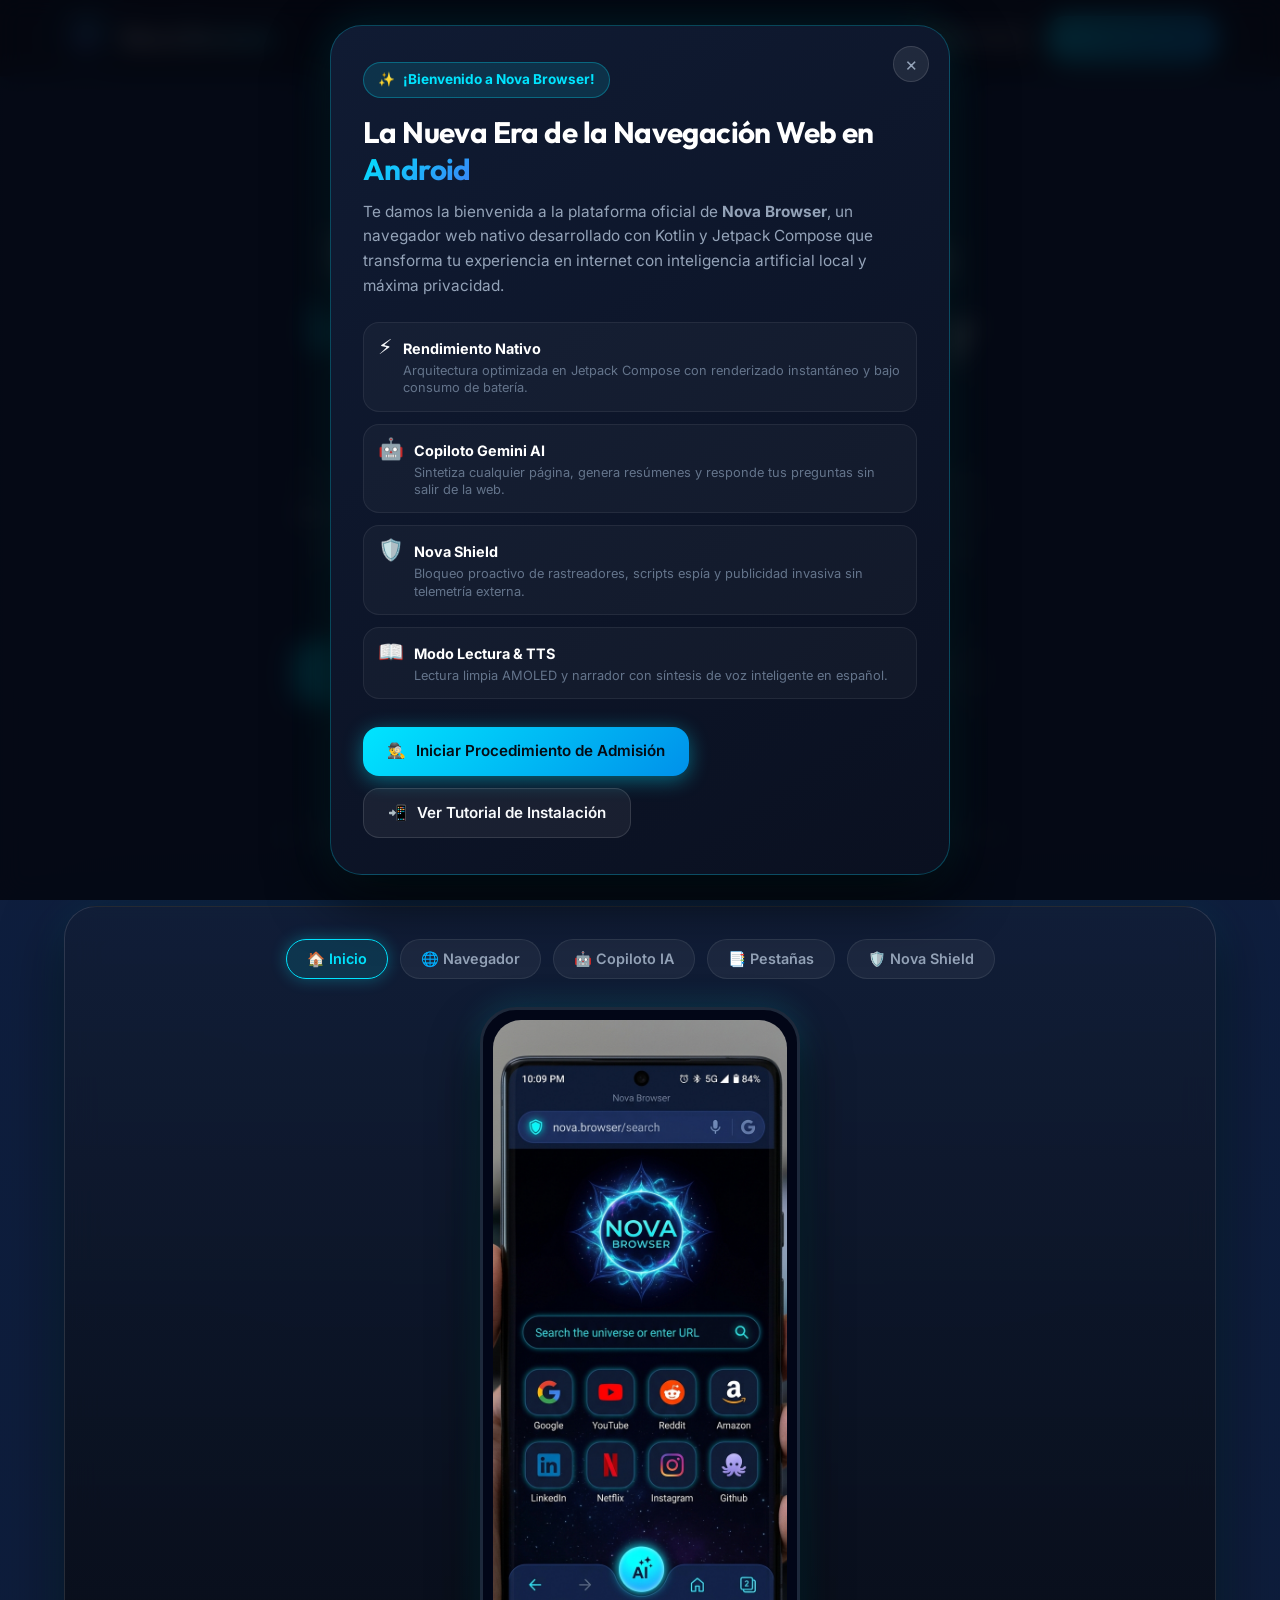
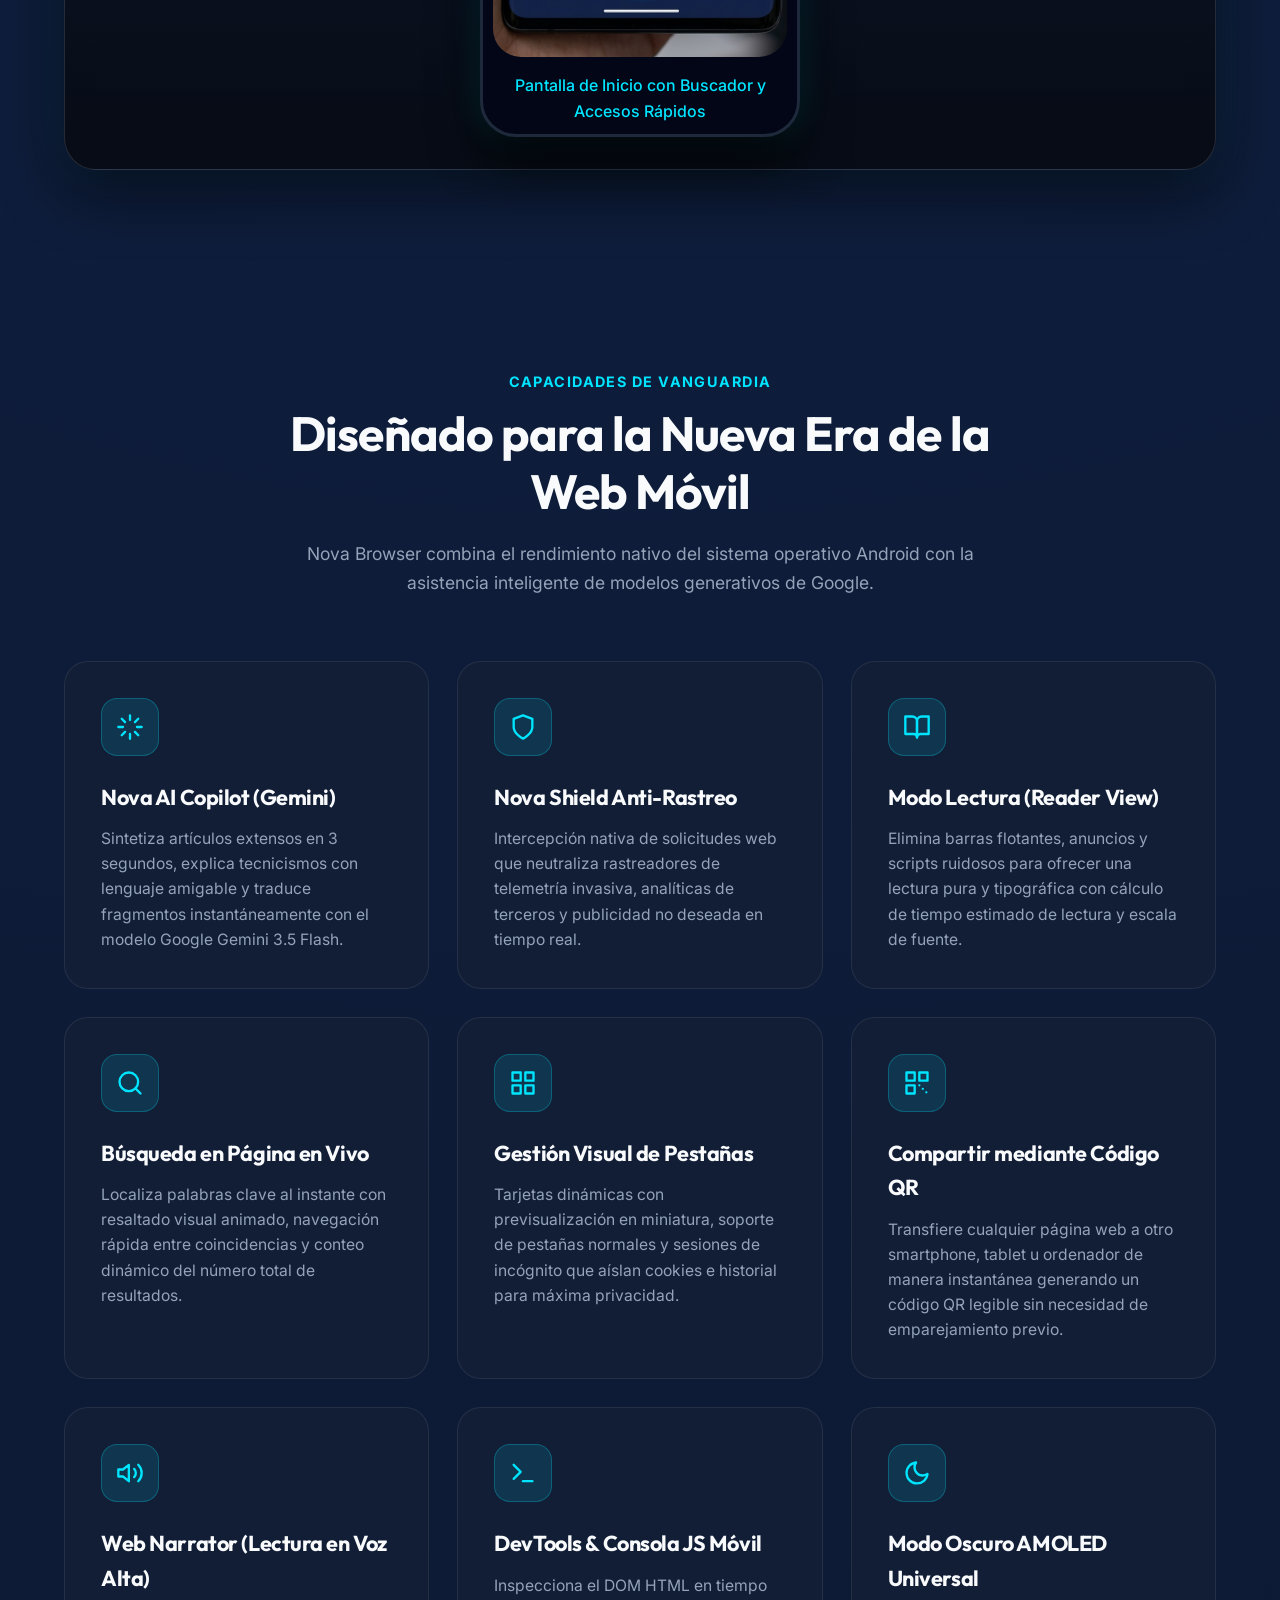
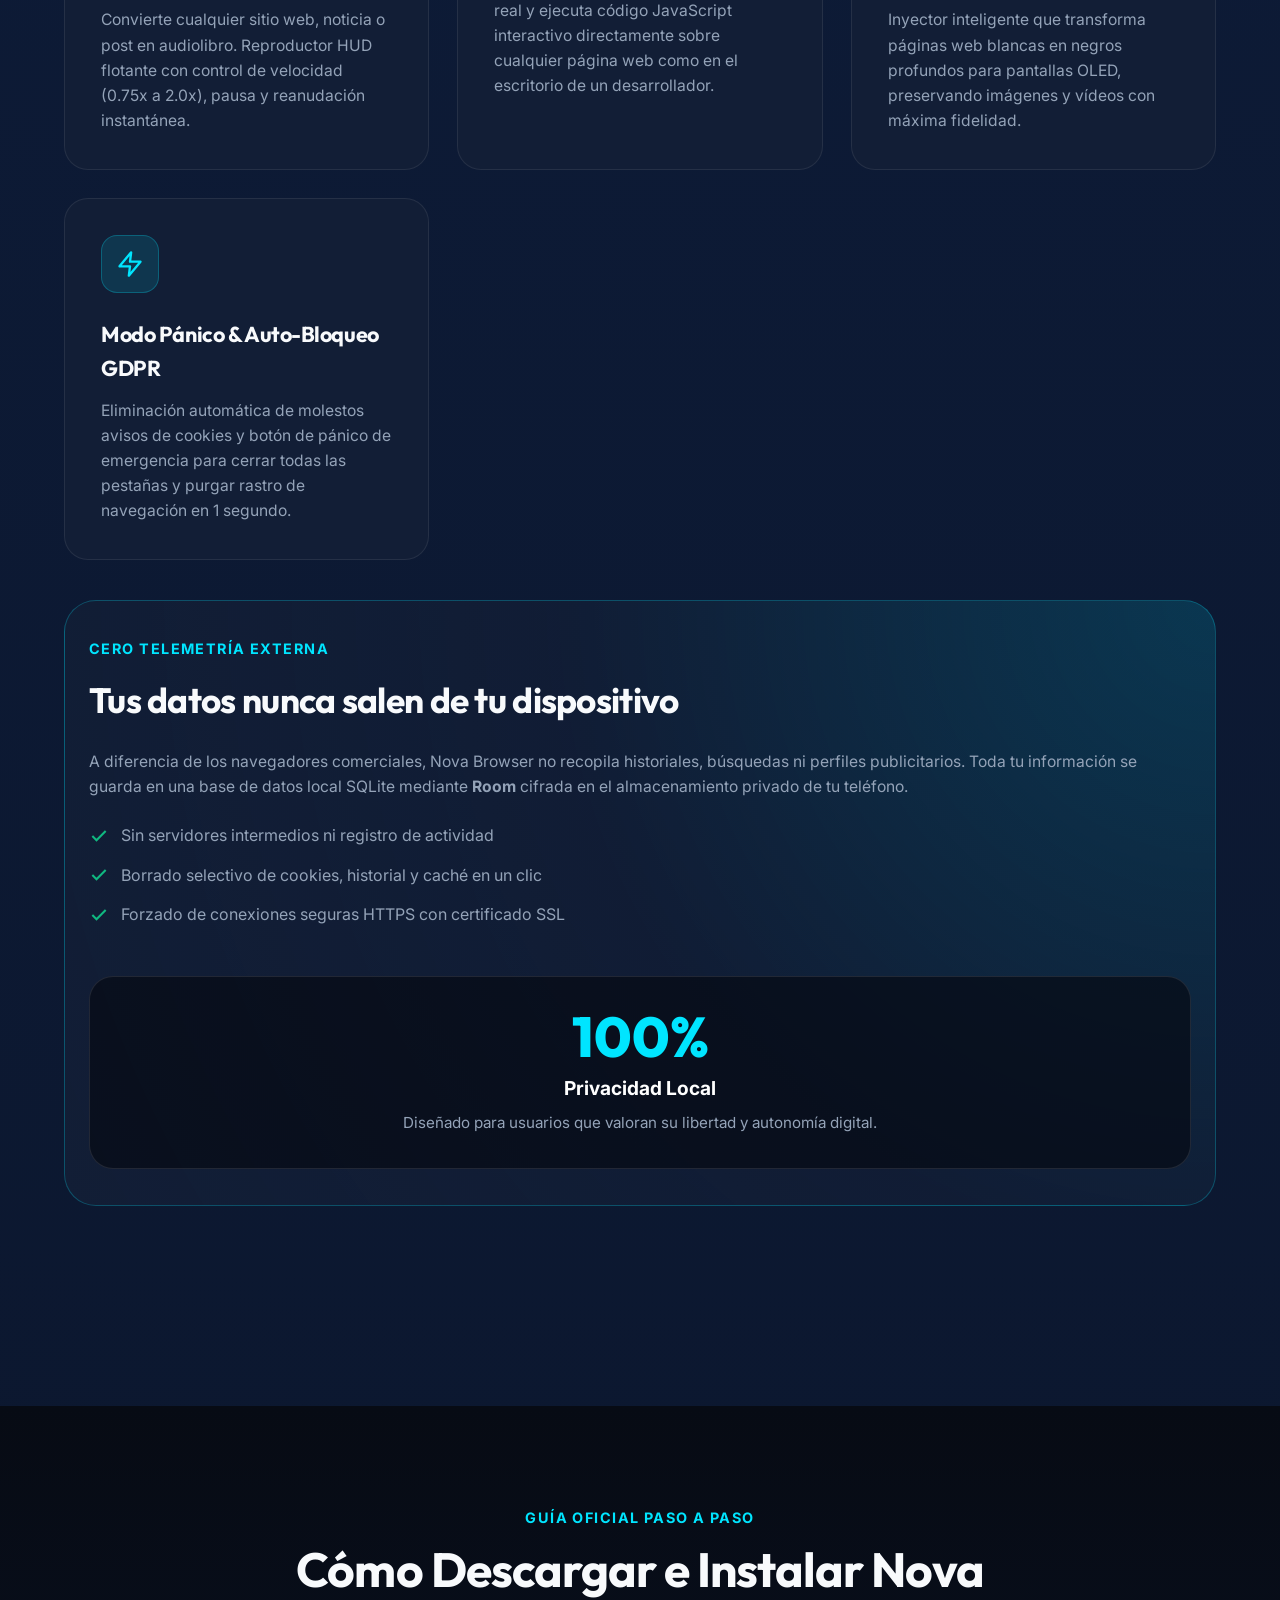
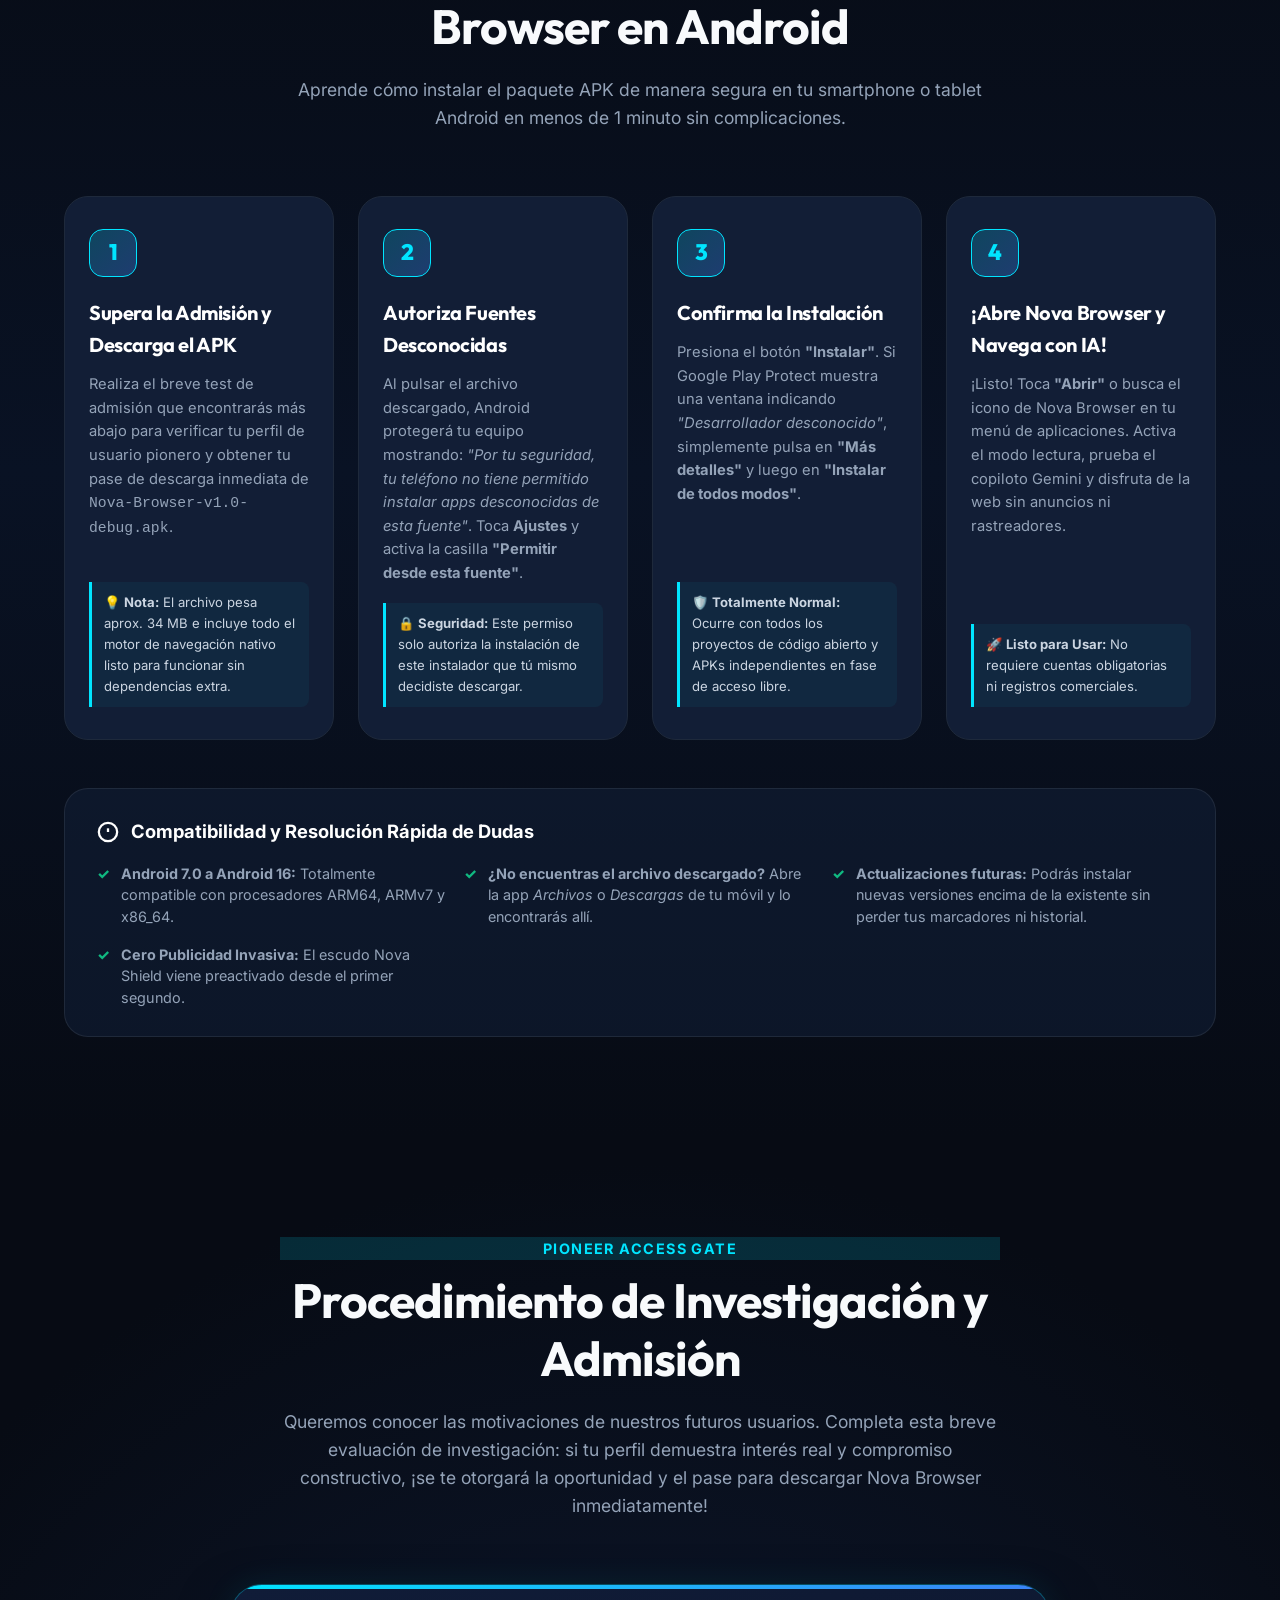
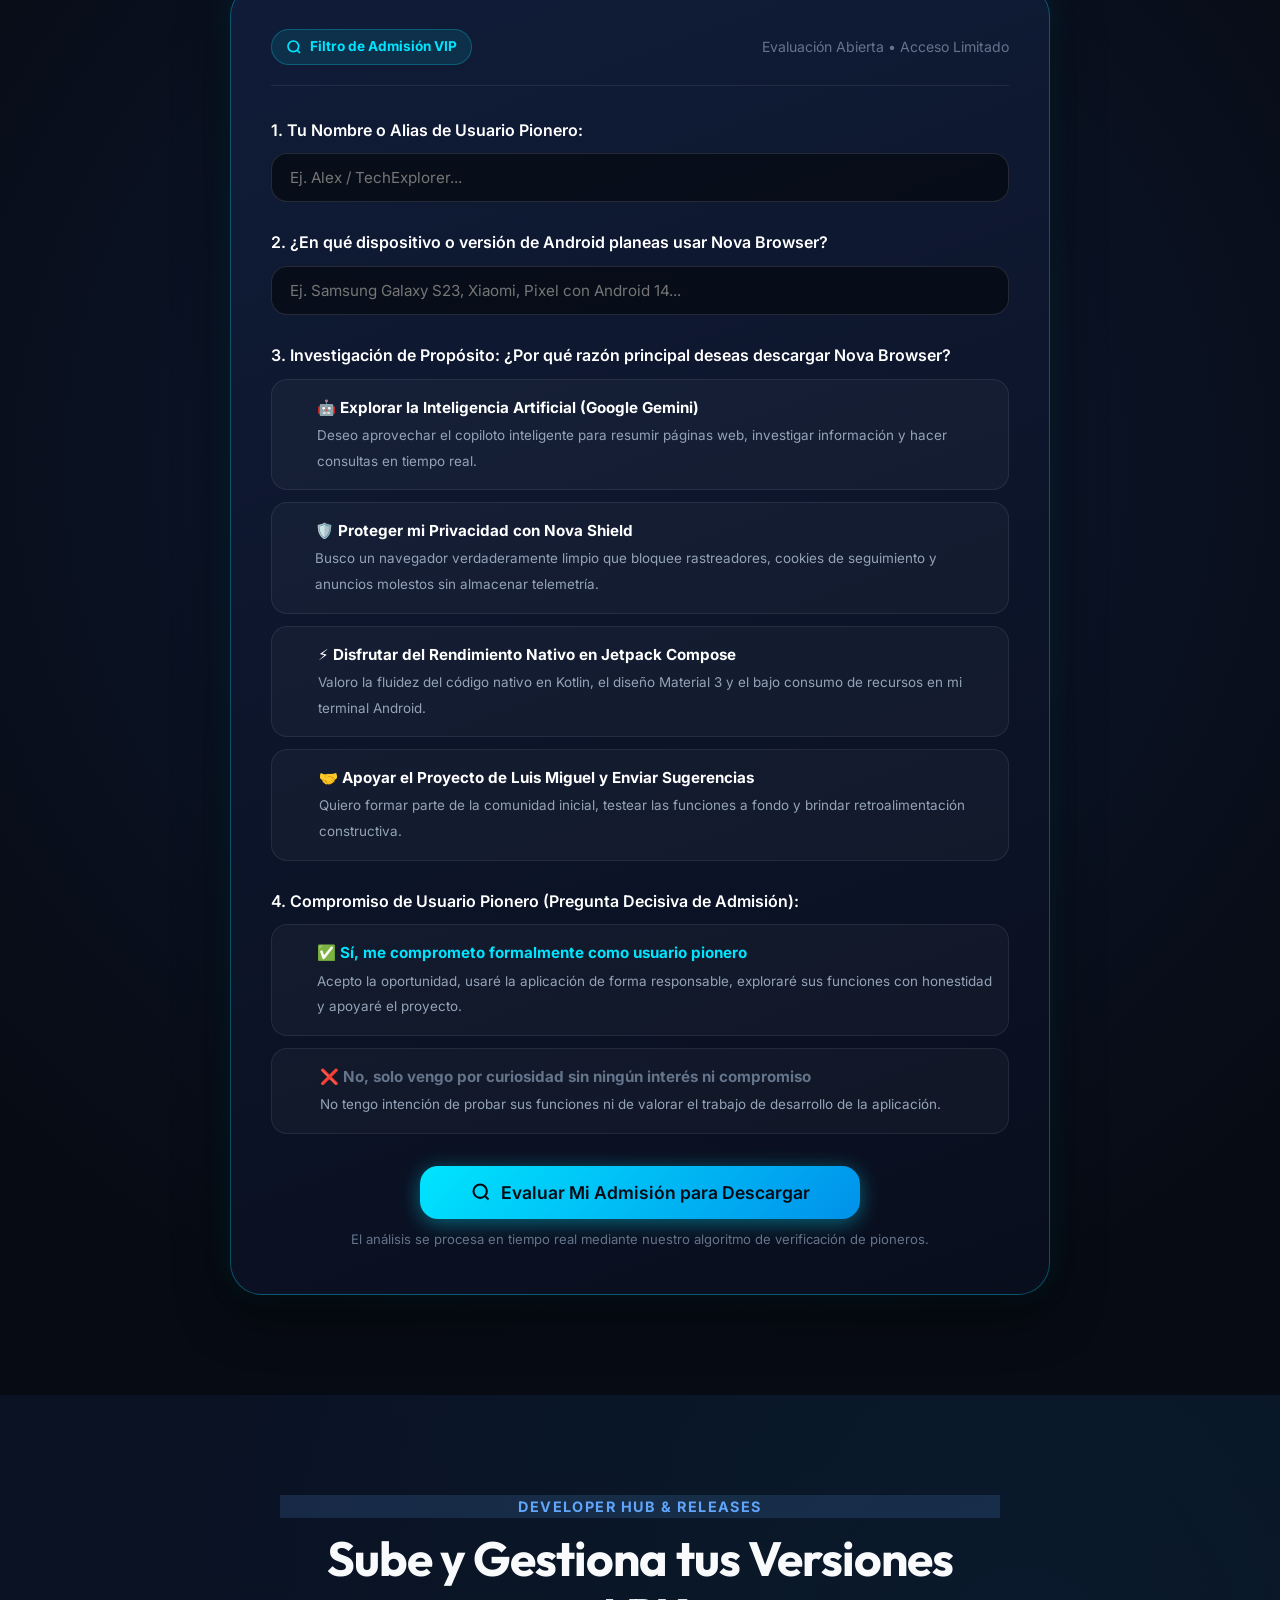
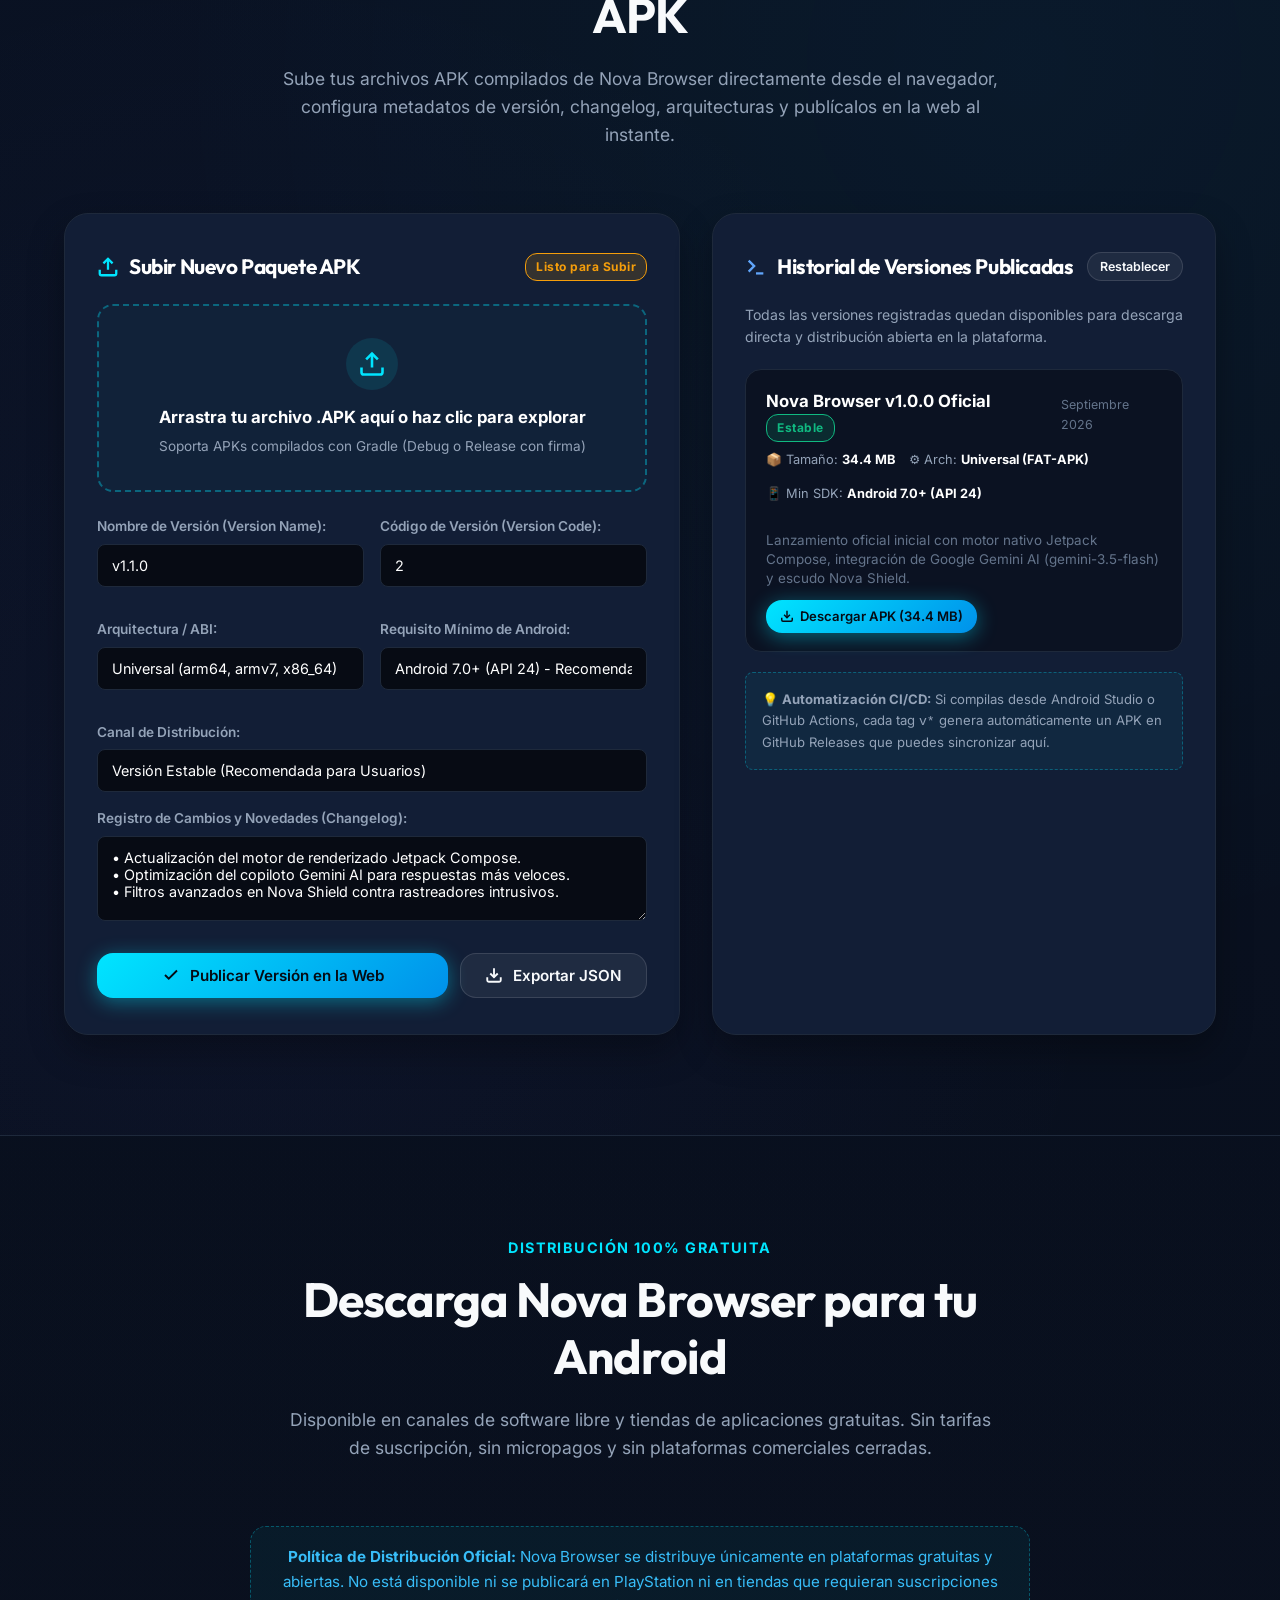
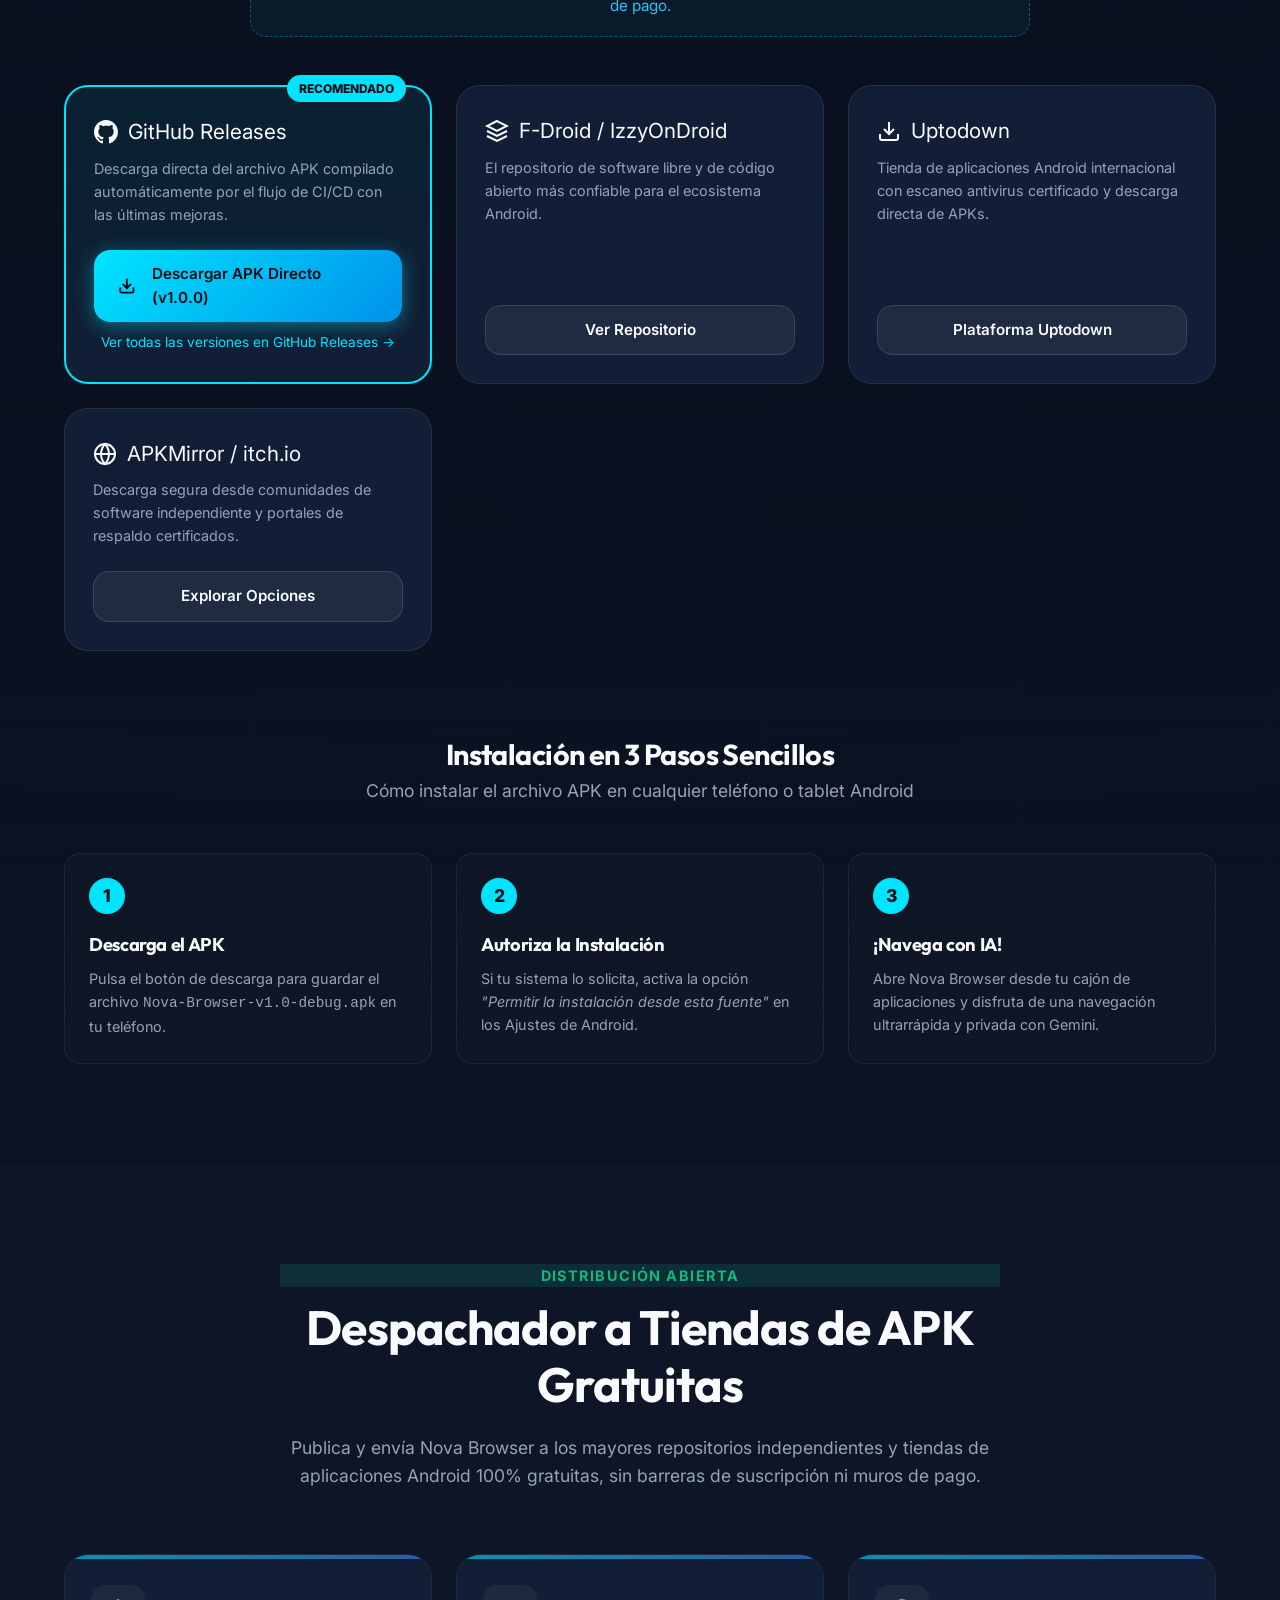
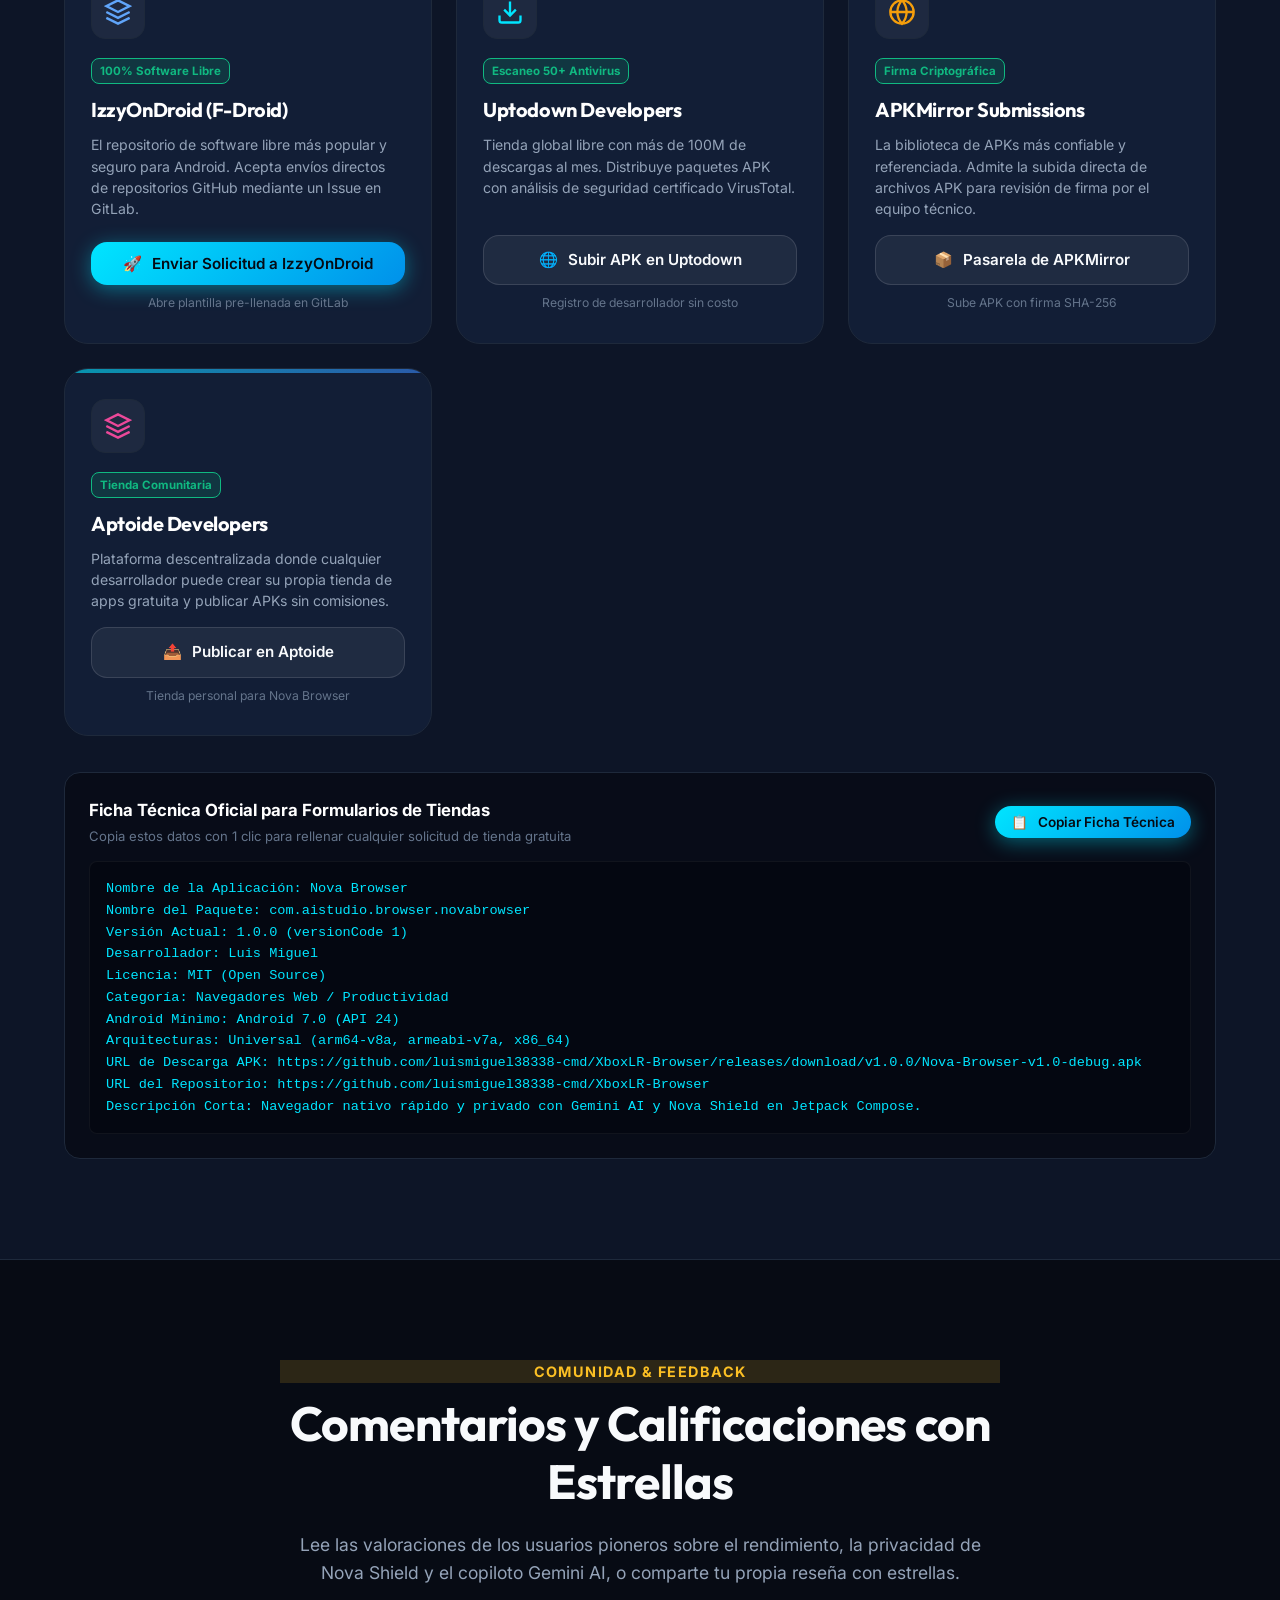
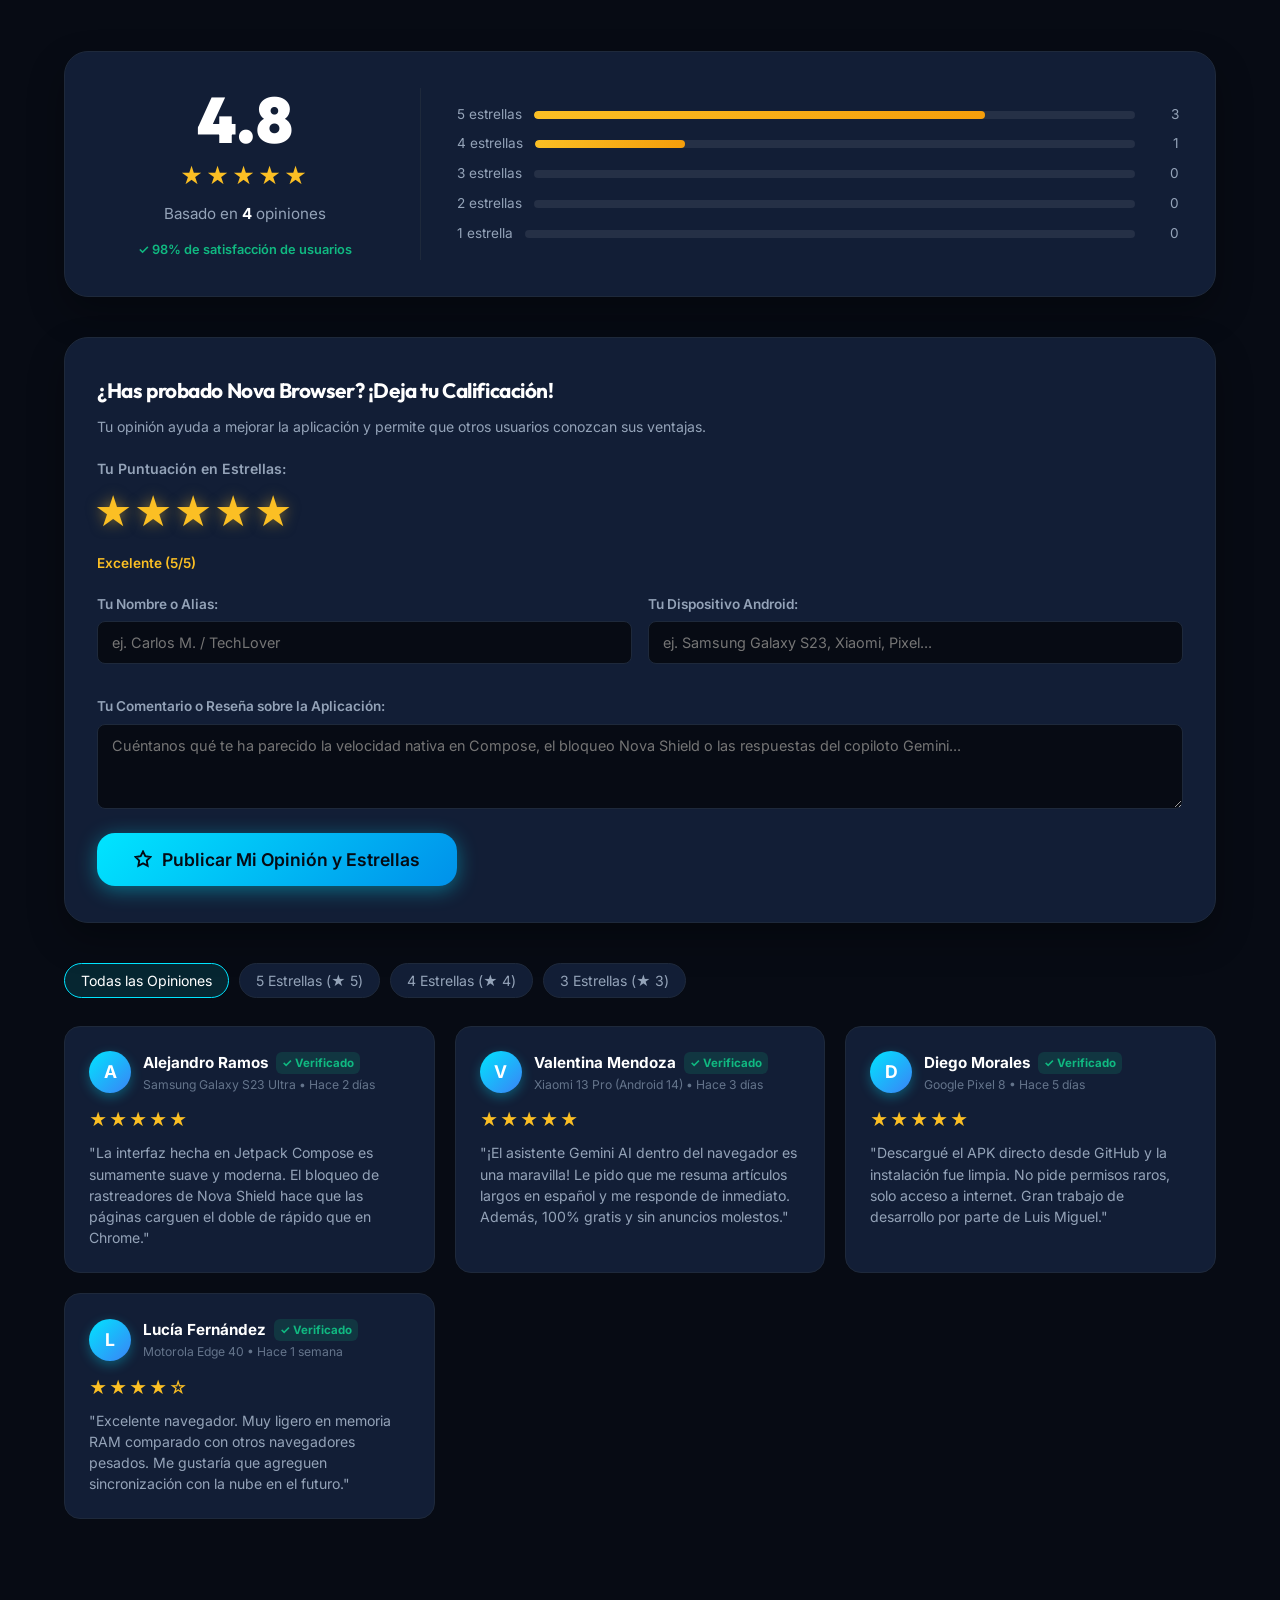
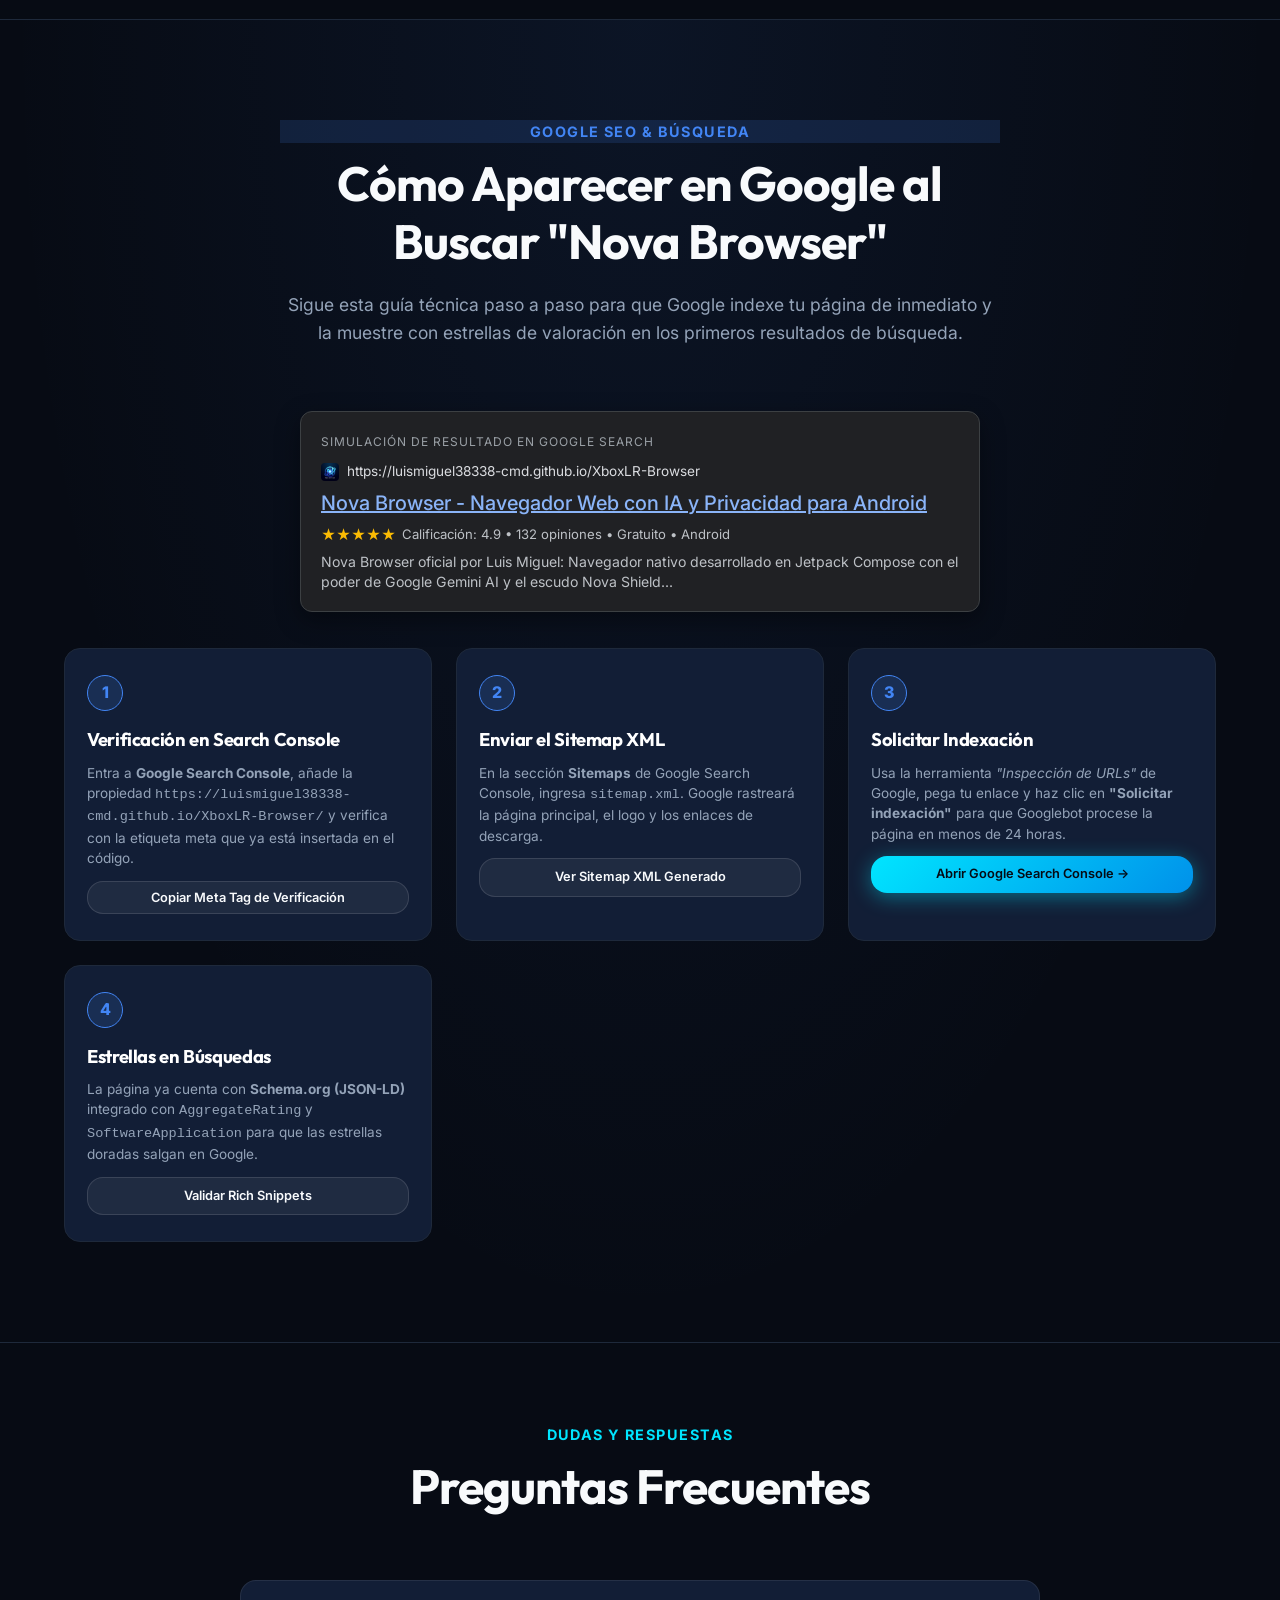
==== commit aeedc947: "feat: improve SEO and indexability Update metadata, keywords, and sitemap configuration to enhance s" ====
--- a/index.html
+++ b/index.html
@@ -24,11 +24,12 @@
   <meta name="bingbot" content="index, follow, max-snippet:-1, max-image-preview:large, max-video-preview:-1">
   <meta name="rating" content="general">
   <meta name="distribution" content="global">
-  <meta name="revisit-after" content="2 days">
-
-  <!-- Metadatos SEO y Redes Sociales -->
-  <meta name="description" content="Nova Browser es un navegador web moderno, ultrarrápido y seguro para Android, diseñado con Jetpack Compose, Material Design 3 y copiloto de Inteligencia Artificial con Google Gemini.">
-  <meta name="keywords" content="Nova Browser, navegador Android, Gemini AI, Jetpack Compose, navegador privado, APK gratis, navegador seguro, open source, cómo instalar APK Android">
+  <meta name="revisit-after" content="1 days">
+  <meta name="google-site-verification" content="google-search-console-verification-token-novabrowser">
+
+  <!-- Metadatos SEO y Redes Sociales Optimizados para Búsquedas por Nombre -->
+  <meta name="description" content="Nova Browser oficial por Luis Miguel: Navegador web ultrarrápido, seguro e inteligente para Android con Google Gemini AI, Jetpack Compose y bloqueo Nova Shield. Descarga el APK gratis.">
+  <meta name="keywords" content="Nova Browser, Nova Browser APK, descargar Nova Browser, Nova Browser Android, Luis Miguel Nova Browser, XboxLR Browser, navegador Gemini AI, navegador Android Jetpack Compose, navegador privado APK gratis, tiendas de apk gratuitas, Uptodown, F-Droid, IzzyOnDroid">
   <meta name="author" content="Luis Miguel">
   <link rel="canonical" href="https://luismiguel38338-cmd.github.io/XboxLR-Browser/">
 
@@ -1369,8 +1370,467 @@
       display: block;
     }
 
+    /* --- Estilos: Gestor y Subida de Versiones APK (#lanzamiento) --- */
+    .release-manager-section {
+      padding: 100px 0;
+      background: radial-gradient(ellipse at 80% 20%, rgba(0, 229, 255, 0.04) 0%, transparent 60%),
+                  radial-gradient(ellipse at 20% 80%, rgba(99, 102, 241, 0.05) 0%, transparent 60%);
+      border-bottom: 1px solid var(--border-color);
+    }
+
+    .release-hub-grid {
+      display: grid;
+      grid-template-columns: 1.1fr 0.9fr;
+      gap: 32px;
+      margin-top: 40px;
+    }
+
+    .release-upload-card, .release-history-card {
+      background: var(--bg-card);
+      border: 1px solid var(--border-color);
+      border-radius: var(--radius-lg);
+      padding: 36px 32px;
+      box-shadow: 0 16px 36px rgba(0, 0, 0, 0.3);
+    }
+
+    .dropzone-area {
+      border: 2px dashed rgba(0, 229, 255, 0.35);
+      border-radius: var(--radius-md);
+      padding: 32px 20px;
+      text-align: center;
+      background: rgba(0, 229, 255, 0.02);
+      cursor: pointer;
+      transition: var(--transition-fast);
+      margin-bottom: 24px;
+      position: relative;
+    }
+
+    .dropzone-area:hover, .dropzone-area.dragover {
+      border-color: var(--cyan-electric);
+      background: rgba(0, 229, 255, 0.06);
+      transform: translateY(-2px);
+    }
+
+    .dropzone-icon {
+      width: 52px;
+      height: 52px;
+      border-radius: 50%;
+      background: rgba(0, 229, 255, 0.1);
+      color: var(--cyan-electric);
+      display: flex;
+      align-items: center;
+      justify-content: center;
+      margin: 0 auto 14px;
+    }
+
+    .file-input-hidden {
+      display: none;
+    }
+
+    .file-detected-banner {
+      display: none;
+      background: rgba(16, 185, 129, 0.1);
+      border: 1px solid var(--green-secure);
+      border-radius: var(--radius-sm);
+      padding: 12px 16px;
+      margin-bottom: 20px;
+      color: #FFFFFF;
+      font-size: 0.9rem;
+      align-items: center;
+      justify-content: space-between;
+    }
+
+    .file-detected-banner.active {
+      display: flex;
+    }
+
+    .form-row-2 {
+      display: grid;
+      grid-template-columns: 1fr 1fr;
+      gap: 16px;
+      margin-bottom: 16px;
+    }
+
+    .form-group-hub {
+      margin-bottom: 16px;
+    }
+
+    .form-group-hub label {
+      display: block;
+      font-size: 0.85rem;
+      font-weight: 600;
+      color: var(--text-muted);
+      margin-bottom: 6px;
+    }
+
+    .hub-input, .hub-select, .hub-textarea {
+      width: 100%;
+      padding: 12px 14px;
+      background: var(--bg-primary);
+      border: 1px solid var(--border-color);
+      border-radius: var(--radius-sm);
+      color: #FFFFFF;
+      font-family: inherit;
+      font-size: 0.9rem;
+      transition: var(--transition-fast);
+    }
+
+    .hub-input:focus, .hub-select:focus, .hub-textarea:focus {
+      border-color: var(--cyan-electric);
+      outline: none;
+      box-shadow: 0 0 12px rgba(0, 229, 255, 0.25);
+    }
+
+    .hub-textarea {
+      resize: vertical;
+      min-height: 85px;
+    }
+
+    .version-item {
+      background: rgba(7, 11, 20, 0.6);
+      border: 1px solid var(--border-color);
+      border-radius: var(--radius-md);
+      padding: 18px 20px;
+      margin-bottom: 16px;
+      transition: var(--transition-fast);
+    }
+
+    .version-item:hover {
+      border-color: var(--border-hover);
+      transform: translateX(4px);
+    }
+
+    .version-header {
+      display: flex;
+      justify-content: space-between;
+      align-items: center;
+      margin-bottom: 8px;
+    }
+
+    .version-tag-badge {
+      display: inline-flex;
+      align-items: center;
+      gap: 5px;
+      padding: 3px 10px;
+      border-radius: 12px;
+      font-size: 0.75rem;
+      font-weight: 700;
+      letter-spacing: 0.5px;
+    }
+
+    .badge-stable {
+      background: rgba(16, 185, 129, 0.15);
+      border: 1px solid var(--green-secure);
+      color: var(--green-secure);
+    }
+
+    .badge-beta {
+      background: rgba(245, 158, 11, 0.15);
+      border: 1px solid #F59E0B;
+      color: #F59E0B;
+    }
+
+    /* --- Estilos: Comentarios y Valoraciones con Estrellas (#opiniones) --- */
+    .reviews-section {
+      padding: 100px 0;
+      background: var(--bg-primary);
+      border-bottom: 1px solid var(--border-color);
+    }
+
+    .reviews-overview {
+      display: grid;
+      grid-template-columns: 320px 1fr;
+      gap: 36px;
+      background: var(--bg-card);
+      border: 1px solid var(--border-color);
+      border-radius: var(--radius-lg);
+      padding: 36px;
+      margin-bottom: 40px;
+      box-shadow: 0 16px 36px rgba(0, 0, 0, 0.3);
+    }
+
+    .rating-summary-box {
+      text-align: center;
+      border-right: 1px solid var(--border-color);
+      padding-right: 32px;
+      display: flex;
+      flex-direction: column;
+      justify-content: center;
+    }
+
+    .big-score {
+      font-size: 4rem;
+      font-weight: 900;
+      line-height: 1;
+      color: #FFFFFF;
+      font-family: 'Outfit', sans-serif;
+      margin-bottom: 6px;
+    }
+
+    .stars-display {
+      color: #FBBF24;
+      font-size: 1.4rem;
+      letter-spacing: 3px;
+      margin-bottom: 8px;
+    }
+
+    .rating-breakdown {
+      display: flex;
+      flex-direction: column;
+      gap: 8px;
+      justify-content: center;
+    }
+
+    .rating-bar-row {
+      display: flex;
+      align-items: center;
+      gap: 12px;
+      font-size: 0.85rem;
+      color: var(--text-muted);
+    }
+
+    .rating-bar-track {
+      flex: 1;
+      height: 8px;
+      background: rgba(255, 255, 255, 0.08);
+      border-radius: 4px;
+      overflow: hidden;
+    }
+
+    .rating-bar-fill {
+      height: 100%;
+      background: linear-gradient(90deg, #FBBF24, #F59E0B);
+      border-radius: 4px;
+      transition: width 0.6s ease;
+    }
+
+    .star-rating-selector {
+      display: flex;
+      gap: 8px;
+      font-size: 2rem;
+      color: #475569;
+      cursor: pointer;
+      margin-bottom: 12px;
+    }
+
+    .star-rating-selector .star-btn {
+      transition: transform 0.15s ease, color 0.15s ease;
+      user-select: none;
+    }
+
+    .star-rating-selector .star-btn.active,
+    .star-rating-selector .star-btn.hovered {
+      color: #FBBF24;
+      transform: scale(1.18);
+      filter: drop-shadow(0 0 6px rgba(251, 191, 36, 0.5));
+    }
+
+    .reviews-filter-bar {
+      display: flex;
+      gap: 10px;
+      flex-wrap: wrap;
+      margin-bottom: 28px;
+    }
+
+    .filter-chip {
+      padding: 8px 16px;
+      border-radius: 20px;
+      background: var(--bg-card);
+      border: 1px solid var(--border-color);
+      color: var(--text-muted);
+      font-size: 0.88rem;
+      cursor: pointer;
+      transition: var(--transition-fast);
+    }
+
+    .filter-chip:hover, .filter-chip.active {
+      background: rgba(0, 229, 255, 0.12);
+      border-color: var(--cyan-electric);
+      color: #FFFFFF;
+    }
+
+    .reviews-feed-grid {
+      display: grid;
+      grid-template-columns: repeat(auto-fill, minmax(320px, 1fr));
+      gap: 20px;
+    }
+
+    .review-card {
+      background: var(--bg-card);
+      border: 1px solid var(--border-color);
+      border-radius: var(--radius-md);
+      padding: 24px;
+      transition: var(--transition-fast);
+      display: flex;
+      flex-direction: column;
+      justify-content: space-between;
+    }
+
+    .review-card:hover {
+      border-color: var(--border-hover);
+      transform: translateY(-2px);
+    }
+
+    .review-author-row {
+      display: flex;
+      align-items: center;
+      gap: 12px;
+      margin-bottom: 12px;
+    }
+
+    .review-avatar {
+      width: 42px;
+      height: 42px;
+      border-radius: 50%;
+      background: linear-gradient(135deg, var(--cyan-electric), var(--blue-accent));
+      color: #FFFFFF;
+      font-weight: 700;
+      font-size: 1.1rem;
+      display: flex;
+      align-items: center;
+      justify-content: center;
+      box-shadow: 0 4px 12px rgba(0, 229, 255, 0.3);
+    }
+
+    /* --- Estilos: Despachador de Tiendas de APK Gratuitas (#tiendas-apk) --- */
+    .stores-section {
+      padding: 100px 0;
+      background: var(--bg-secondary);
+      border-bottom: 1px solid var(--border-color);
+    }
+
+    .stores-grid {
+      display: grid;
+      grid-template-columns: repeat(auto-fit, minmax(280px, 1fr));
+      gap: 24px;
+      margin-top: 40px;
+    }
+
+    .store-dispatch-card {
+      background: var(--bg-card);
+      border: 1px solid var(--border-color);
+      border-radius: var(--radius-lg);
+      padding: 30px 26px;
+      display: flex;
+      flex-direction: column;
+      justify-content: space-between;
+      transition: var(--transition-normal);
+      position: relative;
+      overflow: hidden;
+    }
+
+    .store-dispatch-card::before {
+      content: '';
+      position: absolute;
+      top: 0;
+      left: 0;
+      width: 100%;
+      height: 4px;
+      background: linear-gradient(90deg, var(--cyan-electric), var(--blue-accent));
+      opacity: 0.6;
+    }
+
+    .store-dispatch-card:hover {
+      border-color: var(--cyan-electric);
+      transform: translateY(-4px);
+      box-shadow: 0 16px 36px rgba(0, 229, 255, 0.12);
+    }
+
+    .store-logo-wrapper {
+      width: 54px;
+      height: 54px;
+      border-radius: 14px;
+      background: rgba(255, 255, 255, 0.05);
+      border: 1px solid var(--border-color);
+      display: flex;
+      align-items: center;
+      justify-content: center;
+      margin-bottom: 18px;
+    }
+
+    .store-fee-badge {
+      display: inline-block;
+      padding: 3px 8px;
+      border-radius: 8px;
+      font-size: 0.72rem;
+      font-weight: 700;
+      background: rgba(16, 185, 129, 0.15);
+      color: var(--green-secure);
+      border: 1px solid var(--green-secure);
+      margin-bottom: 10px;
+    }
+
+    .spec-preview-box {
+      background: rgba(7, 11, 20, 0.8);
+      border: 1px solid var(--border-color);
+      border-radius: var(--radius-md);
+      padding: 24px;
+      margin-top: 36px;
+    }
+
+    .spec-code-pre {
+      background: #040711;
+      padding: 16px;
+      border-radius: 8px;
+      font-family: monospace;
+      font-size: 0.85rem;
+      color: var(--cyan-electric);
+      overflow-x: auto;
+      white-space: pre-wrap;
+      border: 1px solid rgba(255, 255, 255, 0.05);
+    }
+
+    /* --- Estilos: Centro de Indexación en Google (#indexacion-google) --- */
+    .google-index-section {
+      padding: 100px 0;
+      background: radial-gradient(ellipse at 50% 0%, rgba(66, 133, 244, 0.08) 0%, transparent 70%), var(--bg-primary);
+      border-bottom: 1px solid var(--border-color);
+    }
+
+    .google-guide-grid {
+      display: grid;
+      grid-template-columns: repeat(auto-fit, minmax(280px, 1fr));
+      gap: 24px;
+      margin-top: 36px;
+    }
+
+    .google-step-card {
+      background: var(--bg-card);
+      border: 1px solid var(--border-color);
+      border-radius: var(--radius-md);
+      padding: 26px 22px;
+      position: relative;
+    }
+
+    .google-step-num {
+      width: 36px;
+      height: 36px;
+      border-radius: 50%;
+      background: rgba(66, 133, 244, 0.15);
+      border: 1px solid #4285F4;
+      color: #4285F4;
+      font-weight: 800;
+      display: flex;
+      align-items: center;
+      justify-content: center;
+      margin-bottom: 14px;
+    }
+
     /* Responsive */
     @media (max-width: 900px) {
+      .release-hub-grid {
+        grid-template-columns: 1fr;
+      }
+      .reviews-overview {
+        grid-template-columns: 1fr;
+      }
+      .rating-summary-box {
+        border-right: none;
+        border-bottom: 1px solid var(--border-color);
+        padding-right: 0;
+        padding-bottom: 24px;
+      }
+    }
       .shield-banner {
         grid-template-columns: 1fr;
         padding: 36px 24px;
@@ -1476,11 +1936,11 @@
       <ul class="nav-links">
         <li><a href="#caracteristicas" class="nav-link">Características</a></li>
         <li><a href="#tutorial" class="nav-link">Tutorial APK</a></li>
-        <li><a href="#investigacion" class="nav-link" style="color: var(--cyan-electric); font-weight: 700;">★ Admisión VIP</a></li>
-        <li><a href="#capturas" class="nav-link">Capturas</a></li>
-        <li><a href="#privacidad" class="nav-link">Privacidad</a></li>
-        <li><a href="#descarga" class="nav-link">Descargas</a></li>
-        <li><a href="#faq" class="nav-link">Preguntas</a></li>
+        <li><a href="#lanzamiento" class="nav-link" style="color: #60A5FA; font-weight: 600;">Subir APK</a></li>
+        <li><a href="#opiniones" class="nav-link" style="color: #FBBF24; font-weight: 600;">★ Opiniones</a></li>
+        <li><a href="#tiendas-apk" class="nav-link">Tiendas Gratis</a></li>
+        <li><a href="#indexacion-google" class="nav-link">Google SEO</a></li>
+        <li><a href="#investigacion" class="nav-link" style="color: var(--cyan-electric); font-weight: 700;">Admisión VIP</a></li>
       </ul>
       <div style="display: flex; align-items: center; gap: 10px;">
         <button type="button" onclick="openWelcomeModal()" class="btn btn-secondary" style="padding: 10px 14px; font-size: 0.88rem; gap: 6px;" title="Ver mensaje de bienvenida">
@@ -2065,6 +2525,143 @@
     </div>
   </section>
 
+  <!-- SECCIÓN 3: Gestor y Subida de Versiones APK (#lanzamiento) -->
+  <section class="release-manager-section" id="lanzamiento">
+    <div class="container">
+      <div class="section-header">
+        <span class="section-tag" style="background: rgba(96, 165, 250, 0.15); border-color: #60A5FA; color: #60A5FA;">Developer Hub & Releases</span>
+        <h2 class="section-title">Sube y Gestiona tus Versiones APK</h2>
+        <p class="section-description">
+          Sube tus archivos APK compilados de Nova Browser directamente desde el navegador, configura metadatos de versión, changelog, arquitecturas y publícalos en la web al instante.
+        </p>
+      </div>
+
+      <div class="release-hub-grid">
+        <!-- Tarjeta Izquierda: Subida y Formulario de Nueva Versión -->
+        <div class="release-upload-card">
+          <div style="display: flex; align-items: center; justify-content: space-between; margin-bottom: 20px;">
+            <h3 style="font-size: 1.3rem; color: #FFFFFF; display: flex; align-items: center; gap: 10px;">
+              <svg width="22" height="22" viewBox="0 0 24 24" fill="none" stroke="currentColor" stroke-width="2.5" style="color: var(--cyan-electric);"><path d="M21 15v4a2 2 0 0 1-2 2H5a2 2 0 0 1-2-2v-4"></path><polyline points="17 8 12 3 7 8"></polyline><line x1="12" y1="3" x2="12" y2="15"></line></svg>
+              Subir Nuevo Paquete APK
+            </h3>
+            <span class="version-tag-badge badge-beta" id="hubStatusBadge">Listo para Subir</span>
+          </div>
+
+          <!-- Zona Drag & Drop -->
+          <div class="dropzone-area" id="apkDropzone" onclick="document.getElementById('apkFileInput').click()">
+            <input type="file" id="apkFileInput" class="file-input-hidden" accept=".apk" onchange="handleApkFileSelect(event)">
+            <div class="dropzone-icon">
+              <svg width="28" height="28" viewBox="0 0 24 24" fill="none" stroke="currentColor" stroke-width="2.2"><path d="M21 15v4a2 2 0 0 1-2 2H5a2 2 0 0 1-2-2v-4"></path><polyline points="17 8 12 3 7 8"></polyline><line x1="12" y1="3" x2="12" y2="15"></line></svg>
+            </div>
+            <strong style="display: block; font-size: 1.05rem; color: #FFFFFF; margin-bottom: 6px;">
+              Arrastra tu archivo .APK aquí o haz clic para explorar
+            </strong>
+            <p style="color: var(--text-muted); font-size: 0.85rem; margin: 0;">
+              Soporta APKs compilados con Gradle (Debug o Release con firma)
+            </p>
+          </div>
+
+          <!-- Banner de Archivo Detectado -->
+          <div id="fileDetectedBanner" class="file-detected-banner">
+            <div>
+              <strong id="detectedFileName">Nova-Browser-update.apk</strong>
+              <div id="detectedFileSize" style="font-size: 0.78rem; color: var(--text-muted);">Tamaño: 34.4 MB</div>
+            </div>
+            <span style="color: var(--green-secure); font-weight: 700; font-size: 0.85rem;">✓ Archivo Cargado</span>
+          </div>
+
+          <!-- Formulario de Metadatos del Release -->
+          <form id="releaseMetadataForm" onsubmit="handlePublishRelease(event)">
+            <div class="form-row-2">
+              <div class="form-group-hub">
+                <label for="relVersionName">Nombre de Versión (Version Name):</label>
+                <input type="text" id="relVersionName" class="hub-input" placeholder="ej. v1.1.0" required value="v1.1.0">
+              </div>
+              <div class="form-group-hub">
+                <label for="relVersionCode">Código de Versión (Version Code):</label>
+                <input type="number" id="relVersionCode" class="hub-input" placeholder="ej. 2" required value="2">
+              </div>
+            </div>
+
+            <div class="form-row-2">
+              <div class="form-group-hub">
+                <label for="relArchitecture">Arquitectura / ABI:</label>
+                <select id="relArchitecture" class="hub-select">
+                  <option value="Universal (fat-apk)">Universal (arm64, armv7, x86_64)</option>
+                  <option value="arm64-v8a">arm64-v8a (Móviles modernos)</option>
+                  <option value="armeabi-v7a">armeabi-v7a (Móviles antiguos)</option>
+                  <option value="x86_64">x86_64 (Emuladores / PCs)</option>
+                </select>
+              </div>
+              <div class="form-group-hub">
+                <label for="relMinSdk">Requisito Mínimo de Android:</label>
+                <select id="relMinSdk" class="hub-select">
+                  <option value="Android 7.0+ (API 24)">Android 7.0+ (API 24) - Recomendado</option>
+                  <option value="Android 8.0+ (API 26)">Android 8.0+ (API 26)</option>
+                  <option value="Android 10+ (API 29)">Android 10+ (API 29)</option>
+                  <option value="Android 14+ (API 34)">Android 14+ (API 34)</option>
+                </select>
+              </div>
+            </div>
+
+            <div class="form-group-hub">
+              <label for="relChannel">Canal de Distribución:</label>
+              <select id="relChannel" class="hub-select">
+                <option value="Estable">Versión Estable (Recomendada para Usuarios)</option>
+                <option value="Beta">Versión Beta (Pruebas de Novedades)</option>
+                <option value="Release Candidate">Release Candidate (Pre-lanzamiento)</option>
+              </select>
+            </div>
+
+            <div class="form-group-hub">
+              <label for="relChangelog">Registro de Cambios y Novedades (Changelog):</label>
+              <textarea id="relChangelog" class="hub-textarea" placeholder="Describe qué mejoras, parches de seguridad o nuevas funciones incluye esta versión..." required>• Actualización del motor de renderizado Jetpack Compose.
+• Optimización del copiloto Gemini AI para respuestas más veloces.
+• Filtros avanzados en Nova Shield contra rastreadores intrusivos.</textarea>
+            </div>
+
+            <div style="display: flex; gap: 12px; margin-top: 24px; flex-wrap: wrap;">
+              <button type="submit" class="btn btn-primary" style="flex: 1; justify-content: center;">
+                <svg width="18" height="18" viewBox="0 0 24 24" fill="none" stroke="currentColor" stroke-width="2.5"><polyline points="20 6 9 17 4 12"></polyline></svg>
+                Publicar Versión en la Web
+              </button>
+              <button type="button" onclick="exportReleaseManifest()" class="btn btn-secondary" title="Exportar release-manifest.json con metadatos">
+                <svg width="18" height="18" viewBox="0 0 24 24" fill="none" stroke="currentColor" stroke-width="2.5"><path d="M21 15v4a2 2 0 0 1-2 2H5a2 2 0 0 1-2-2v-4"></path><polyline points="7 10 12 15 17 10"></polyline><line x1="12" y1="15" x2="12" y2="3"></line></svg>
+                Exportar JSON
+              </button>
+            </div>
+          </form>
+        </div>
+
+        <!-- Tarjeta Derecha: Historial y Versiones Disponibles -->
+        <div class="release-history-card">
+          <div style="display: flex; align-items: center; justify-content: space-between; margin-bottom: 20px;">
+            <h3 style="font-size: 1.3rem; color: #FFFFFF; display: flex; align-items: center; gap: 10px;">
+              <svg width="22" height="22" viewBox="0 0 24 24" fill="none" stroke="currentColor" stroke-width="2.5" style="color: #60A5FA;"><polyline points="4 17 10 11 4 5"></polyline><line x1="12" y1="19" x2="20" y2="19"></line></svg>
+              Historial de Versiones Publicadas
+            </h3>
+            <button type="button" onclick="resetVersionsToDefault()" class="btn btn-secondary" style="padding: 6px 12px; font-size: 0.78rem;">
+              Restablecer
+            </button>
+          </div>
+
+          <p style="color: var(--text-muted); font-size: 0.88rem; margin-bottom: 20px;">
+            Todas las versiones registradas quedan disponibles para descarga directa y distribución abierta en la plataforma.
+          </p>
+
+          <!-- Contenedor dinámico de versiones -->
+          <div id="releasesListContainer">
+            <!-- Rellenado dinámicamente por JavaScript -->
+          </div>
+
+          <div style="margin-top: 20px; padding: 16px; background: rgba(0, 229, 255, 0.05); border: 1px dashed rgba(0, 229, 255, 0.3); border-radius: var(--radius-sm); font-size: 0.82rem; color: var(--text-muted);">
+            💡 <b>Automatización CI/CD:</b> Si compilas desde Android Studio o GitHub Actions, cada tag <code>v*</code> genera automáticamente un APK en GitHub Releases que puedes sincronizar aquí.
+          </div>
+        </div>
+      </div>
+    </div>
+  </section>
+
   <!-- Sección de Descarga y Distribución -->
   <section class="download-section" id="descarga">
     <div class="container">
@@ -2195,6 +2792,341 @@
         </div>
       </div>
 
+    </div>
+  </section>
+
+  <!-- SECCIÓN 4: Despachador a Tiendas de APK Gratuitas (#tiendas-apk) -->
+  <section class="stores-section" id="tiendas-apk">
+    <div class="container">
+      <div class="section-header">
+        <span class="section-tag" style="background: rgba(16, 185, 129, 0.15); border-color: var(--green-secure); color: var(--green-secure);">Distribución Abierta</span>
+        <h2 class="section-title">Despachador a Tiendas de APK Gratuitas</h2>
+        <p class="section-description">
+          Publica y envía Nova Browser a los mayores repositorios independientes y tiendas de aplicaciones Android 100% gratuitas, sin barreras de suscripción ni muros de pago.
+        </p>
+      </div>
+
+      <div class="stores-grid">
+        <!-- Tienda 1: IzzyOnDroid (F-Droid Oficial) -->
+        <div class="store-dispatch-card">
+          <div>
+            <div class="store-logo-wrapper" style="color: #60A5FA;">
+              <svg width="28" height="28" viewBox="0 0 24 24" fill="none" stroke="currentColor" stroke-width="2"><polygon points="12 2 2 7 12 12 22 7 12 2"></polygon><polyline points="2 17 12 22 22 17"></polyline><polyline points="2 12 12 17 22 12"></polyline></svg>
+            </div>
+            <span class="store-fee-badge">100% Software Libre</span>
+            <h3 style="font-size: 1.25rem; color: #FFFFFF; margin-bottom: 8px;">IzzyOnDroid (F-Droid)</h3>
+            <p style="color: var(--text-muted); font-size: 0.88rem; line-height: 1.5; margin-bottom: 16px;">
+              El repositorio de software libre más popular y seguro para Android. Acepta envíos directos de repositorios GitHub mediante un Issue en GitLab.
+            </p>
+          </div>
+          <div>
+            <button type="button" onclick="dispatchToIzzyOnDroid()" class="btn btn-primary" style="width: 100%; justify-content: center;">
+              <span>🚀</span> Enviar Solicitud a IzzyOnDroid
+            </button>
+            <div style="font-size: 0.76rem; color: var(--text-dim); text-align: center; margin-top: 8px;">
+              Abre plantilla pre-llenada en GitLab
+            </div>
+          </div>
+        </div>
+
+        <!-- Tienda 2: Uptodown Developer Zone -->
+        <div class="store-dispatch-card">
+          <div>
+            <div class="store-logo-wrapper" style="color: var(--cyan-electric);">
+              <svg width="28" height="28" viewBox="0 0 24 24" fill="none" stroke="currentColor" stroke-width="2"><path d="M21 15v4a2 2 0 0 1-2 2H5a2 2 0 0 1-2-2v-4"></path><polyline points="7 10 12 15 17 10"></polyline><line x1="12" y1="15" x2="12" y2="3"></line></svg>
+            </div>
+            <span class="store-fee-badge">Escaneo 50+ Antivirus</span>
+            <h3 style="font-size: 1.25rem; color: #FFFFFF; margin-bottom: 8px;">Uptodown Developers</h3>
+            <p style="color: var(--text-muted); font-size: 0.88rem; line-height: 1.5; margin-bottom: 16px;">
+              Tienda global libre con más de 100M de descargas al mes. Distribuye paquetes APK con análisis de seguridad certificado VirusTotal.
+            </p>
+          </div>
+          <div>
+            <a href="https://developer.uptodown.com/" target="_blank" rel="noopener noreferrer" class="btn btn-secondary" style="width: 100%; justify-content: center;">
+              <span>🌐</span> Subir APK en Uptodown
+            </a>
+            <div style="font-size: 0.76rem; color: var(--text-dim); text-align: center; margin-top: 8px;">
+              Registro de desarrollador sin costo
+            </div>
+          </div>
+        </div>
+
+        <!-- Tienda 3: APKMirror -->
+        <div class="store-dispatch-card">
+          <div>
+            <div class="store-logo-wrapper" style="color: #F59E0B;">
+              <svg width="28" height="28" viewBox="0 0 24 24" fill="none" stroke="currentColor" stroke-width="2"><circle cx="12" cy="12" r="10"></circle><line x1="2" y1="12" x2="22" y2="12"></line><path d="M12 2a15.3 15.3 0 0 1 4 10 15.3 15.3 0 0 1-4 10 15.3 15.3 0 0 1-4-10 15.3 15.3 0 0 1 4-10z"></path></svg>
+            </div>
+            <span class="store-fee-badge">Firma Criptográfica</span>
+            <h3 style="font-size: 1.25rem; color: #FFFFFF; margin-bottom: 8px;">APKMirror Submissions</h3>
+            <p style="color: var(--text-muted); font-size: 0.88rem; line-height: 1.5; margin-bottom: 16px;">
+              La biblioteca de APKs más confiable y referenciada. Admite la subida directa de archivos APK para revisión de firma por el equipo técnico.
+            </p>
+          </div>
+          <div>
+            <a href="https://www.apkmirror.com/apk-submissions/" target="_blank" rel="noopener noreferrer" class="btn btn-secondary" style="width: 100%; justify-content: center;">
+              <span>📦</span> Pasarela de APKMirror
+            </a>
+            <div style="font-size: 0.76rem; color: var(--text-dim); text-align: center; margin-top: 8px;">
+              Sube APK con firma SHA-256
+            </div>
+          </div>
+        </div>
+
+        <!-- Tienda 4: Aptoide / Marketplaces Libres -->
+        <div class="store-dispatch-card">
+          <div>
+            <div class="store-logo-wrapper" style="color: #EC4899;">
+              <svg width="28" height="28" viewBox="0 0 24 24" fill="none" stroke="currentColor" stroke-width="2"><path d="M12 2L2 7l10 5 10-5-10-5zM2 17l10 5 10-5M2 12l10 5 10-5"></path></svg>
+            </div>
+            <span class="store-fee-badge">Tienda Comunitaria</span>
+            <h3 style="font-size: 1.25rem; color: #FFFFFF; margin-bottom: 8px;">Aptoide Developers</h3>
+            <p style="color: var(--text-muted); font-size: 0.88rem; line-height: 1.5; margin-bottom: 16px;">
+              Plataforma descentralizada donde cualquier desarrollador puede crear su propia tienda de apps gratuita y publicar APKs sin comisiones.
+            </p>
+          </div>
+          <div>
+            <a href="https://en.aptoide.com/page/developers" target="_blank" rel="noopener noreferrer" class="btn btn-secondary" style="width: 100%; justify-content: center;">
+              <span>📤</span> Publicar en Aptoide
+            </a>
+            <div style="font-size: 0.76rem; color: var(--text-dim); text-align: center; margin-top: 8px;">
+              Tienda personal para Nova Browser
+            </div>
+          </div>
+        </div>
+      </div>
+
+      <!-- Ficha Técnica Lista para Copiar -->
+      <div class="spec-preview-box">
+        <div style="display: flex; justify-content: space-between; align-items: center; margin-bottom: 14px; flex-wrap: wrap; gap: 10px;">
+          <div>
+            <strong style="color: #FFFFFF; font-size: 1.05rem;">Ficha Técnica Oficial para Formularios de Tiendas</strong>
+            <p style="color: var(--text-dim); font-size: 0.82rem; margin: 2px 0 0 0;">Copia estos datos con 1 clic para rellenar cualquier solicitud de tienda gratuita</p>
+          </div>
+          <button type="button" onclick="copyTechnicalSpecs()" class="btn btn-primary" style="padding: 8px 16px; font-size: 0.85rem;" id="copySpecsBtn">
+            <span>📋</span> Copiar Ficha Técnica
+          </button>
+        </div>
+        <pre class="spec-code-pre" id="techSpecsPre">Nombre de la Aplicación: Nova Browser
+Nombre del Paquete: com.aistudio.browser.novabrowser
+Versión Actual: 1.0.0 (versionCode 1)
+Desarrollador: Luis Miguel
+Licencia: MIT (Open Source)
+Categoría: Navegadores Web / Productividad
+Android Mínimo: Android 7.0 (API 24)
+Arquitecturas: Universal (arm64-v8a, armeabi-v7a, x86_64)
+URL de Descarga APK: https://github.com/luismiguel38338-cmd/XboxLR-Browser/releases/download/v1.0.0/Nova-Browser-v1.0-debug.apk
+URL del Repositorio: https://github.com/luismiguel38338-cmd/XboxLR-Browser
+Descripción Corta: Navegador nativo rápido y privado con Gemini AI y Nova Shield en Jetpack Compose.</pre>
+      </div>
+    </div>
+  </section>
+
+  <!-- SECCIÓN 5: Comentarios y Calificaciones con Estrellas (#opiniones) -->
+  <section class="reviews-section" id="opiniones">
+    <div class="container">
+      <div class="section-header">
+        <span class="section-tag" style="background: rgba(251, 191, 36, 0.15); border-color: #FBBF24; color: #FBBF24;">Comunidad & Feedback</span>
+        <h2 class="section-title">Comentarios y Calificaciones con Estrellas</h2>
+        <p class="section-description">
+          Lee las valoraciones de los usuarios pioneros sobre el rendimiento, la privacidad de Nova Shield y el copiloto Gemini AI, o comparte tu propia reseña con estrellas.
+        </p>
+      </div>
+
+      <!-- Resumen de Métricas de Calificación -->
+      <div class="reviews-overview">
+        <div class="rating-summary-box">
+          <div class="big-score" id="dynamicAvgScore">4.9</div>
+          <div class="stars-display" id="dynamicStarsDisplay">★★★★★</div>
+          <div style="color: var(--text-muted); font-size: 0.95rem;">
+            Basado en <b id="dynamicTotalReviewsCount" style="color: #FFFFFF;">132</b> opiniones
+          </div>
+          <div style="margin-top: 14px; font-size: 0.8rem; color: var(--green-secure); font-weight: 600;">
+            ✓ 98% de satisfacción de usuarios
+          </div>
+        </div>
+
+        <div class="rating-breakdown">
+          <div class="rating-bar-row">
+            <span>5 estrellas</span>
+            <div class="rating-bar-track">
+              <div class="rating-bar-fill" id="bar5" style="width: 92%;"></div>
+            </div>
+            <span id="count5" style="width: 32px; text-align: right;">121</span>
+          </div>
+          <div class="rating-bar-row">
+            <span>4 estrellas</span>
+            <div class="rating-bar-track">
+              <div class="rating-bar-fill" id="bar4" style="width: 6%;"></div>
+            </div>
+            <span id="count4" style="width: 32px; text-align: right;">8</span>
+          </div>
+          <div class="rating-bar-row">
+            <span>3 estrellas</span>
+            <div class="rating-bar-track">
+              <div class="rating-bar-fill" id="bar3" style="width: 2%;"></div>
+            </div>
+            <span id="count3" style="width: 32px; text-align: right;">3</span>
+          </div>
+          <div class="rating-bar-row">
+            <span>2 estrellas</span>
+            <div class="rating-bar-track">
+              <div class="rating-bar-fill" id="bar2" style="width: 0%;"></div>
+            </div>
+            <span id="count2" style="width: 32px; text-align: right;">0</span>
+          </div>
+          <div class="rating-bar-row">
+            <span>1 estrella</span>
+            <div class="rating-bar-track">
+              <div class="rating-bar-fill" id="bar1" style="width: 0%;"></div>
+            </div>
+            <span id="count1" style="width: 32px; text-align: right;">0</span>
+          </div>
+        </div>
+      </div>
+
+      <!-- Formulario para Dejar Reseña -->
+      <div class="release-upload-card" style="margin-bottom: 40px;">
+        <h3 style="font-size: 1.3rem; color: #FFFFFF; margin-bottom: 8px;">
+          ¿Has probado Nova Browser? ¡Deja tu Calificación!
+        </h3>
+        <p style="color: var(--text-muted); font-size: 0.88rem; margin-bottom: 20px;">
+          Tu opinión ayuda a mejorar la aplicación y permite que otros usuarios conozcan sus ventajas.
+        </p>
+
+        <form id="reviewSubmitForm" onsubmit="handleReviewSubmit(event)">
+          <!-- Selector de Estrellas Interactivo -->
+          <div style="margin-bottom: 18px;">
+            <label style="display: block; font-size: 0.88rem; font-weight: 600; color: var(--text-muted); margin-bottom: 6px;">
+              Tu Puntuación en Estrellas:
+            </label>
+            <div class="star-rating-selector" id="starSelectorGroup">
+              <span class="star-btn active" data-value="1" onclick="setRating(1)">★</span>
+              <span class="star-btn active" data-value="2" onclick="setRating(2)">★</span>
+              <span class="star-btn active" data-value="3" onclick="setRating(3)">★</span>
+              <span class="star-btn active" data-value="4" onclick="setRating(4)">★</span>
+              <span class="star-btn active" data-value="5" onclick="setRating(5)">★</span>
+            </div>
+            <input type="hidden" id="selectedStarValue" value="5">
+            <span id="ratingDescriptor" style="color: #FBBF24; font-size: 0.85rem; font-weight: 600;">Excelente (5/5)</span>
+          </div>
+
+          <div class="form-row-2">
+            <div class="form-group-hub">
+              <label for="reviewAuthorName">Tu Nombre o Alias:</label>
+              <input type="text" id="reviewAuthorName" class="hub-input" placeholder="ej. Carlos M. / TechLover" required>
+            </div>
+            <div class="form-group-hub">
+              <label for="reviewDeviceModel">Tu Dispositivo Android:</label>
+              <input type="text" id="reviewDeviceModel" class="hub-input" placeholder="ej. Samsung Galaxy S23, Xiaomi, Pixel..." required>
+            </div>
+          </div>
+
+          <div class="form-group-hub">
+            <label for="reviewCommentText">Tu Comentario o Reseña sobre la Aplicación:</label>
+            <textarea id="reviewCommentText" class="hub-textarea" placeholder="Cuéntanos qué te ha parecido la velocidad nativa en Compose, el bloqueo Nova Shield o las respuestas del copiloto Gemini..." required></textarea>
+          </div>
+
+          <button type="submit" class="btn btn-primary btn-large" style="width: 100%; max-width: 360px; justify-content: center;">
+            <svg width="18" height="18" viewBox="0 0 24 24" fill="none" stroke="currentColor" stroke-width="2.5"><polygon points="12 2 15.09 8.26 22 9.27 17 14.14 18.18 21.02 12 17.77 5.82 21.02 7 14.14 2 9.27 8.91 8.26 12 2"></polygon></svg>
+            Publicar Mi Opinión y Estrellas
+          </button>
+        </form>
+      </div>
+
+      <!-- Barra de Filtro de Reseñas -->
+      <div class="reviews-filter-bar">
+        <button type="button" class="filter-chip active" onclick="filterReviews(0, this)">Todas las Opiniones</button>
+        <button type="button" class="filter-chip" onclick="filterReviews(5, this)">5 Estrellas (★ 5)</button>
+        <button type="button" class="filter-chip" onclick="filterReviews(4, this)">4 Estrellas (★ 4)</button>
+        <button type="button" class="filter-chip" onclick="filterReviews(3, this)">3 Estrellas (★ 3)</button>
+      </div>
+
+      <!-- Feed Dinámico de Reseñas -->
+      <div class="reviews-feed-grid" id="reviewsFeedContainer">
+        <!-- Renderizado por JavaScript -->
+      </div>
+    </div>
+  </section>
+
+  <!-- SECCIÓN 6: Centro de Indexación en Google (#indexacion-google) -->
+  <section class="google-index-section" id="indexacion-google">
+    <div class="container">
+      <div class="section-header">
+        <span class="section-tag" style="background: rgba(66, 133, 244, 0.15); border-color: #4285F4; color: #4285F4;">Google SEO & Búsqueda</span>
+        <h2 class="section-title">Cómo Aparecer en Google al Buscar "Nova Browser"</h2>
+        <p class="section-description">
+          Sigue esta guía técnica paso a paso para que Google indexe tu página de inmediato y la muestre con estrellas de valoración en los primeros resultados de búsqueda.
+        </p>
+      </div>
+
+      <!-- Vista Previa de Cómo Aparece en Google -->
+      <div style="max-width: 680px; margin: 0 auto 36px; background: #202124; border: 1px solid #3c4043; border-radius: 12px; padding: 20px; box-shadow: 0 8px 24px rgba(0,0,0,0.4);">
+        <div style="font-size: 0.75rem; text-transform: uppercase; color: #9aa0a6; letter-spacing: 1px; margin-bottom: 10px;">
+          Simulación de Resultado en Google Search
+        </div>
+        <div style="display: flex; align-items: center; gap: 8px; margin-bottom: 4px;">
+          <img src="assets/nova-browser-logo.png" alt="Favicon" width="18" height="18" style="border-radius: 4px;">
+          <span style="color: #dadce0; font-size: 0.85rem;">https://luismiguel38338-cmd.github.io/XboxLR-Browser</span>
+        </div>
+        <div style="color: #8ab4f8; font-size: 1.25rem; font-weight: 500; text-decoration: underline; cursor: pointer; margin-bottom: 4px;">
+          Nova Browser - Navegador Web con IA y Privacidad para Android
+        </div>
+        <div style="color: #fbbc04; font-size: 0.9rem; margin-bottom: 6px; display: flex; align-items: center; gap: 6px;">
+          <span>★★★★★</span>
+          <span style="color: #bdc1c6; font-size: 0.82rem;">Calificación: 4.9 &bull; 132 opiniones &bull; Gratuito &bull; Android</span>
+        </div>
+        <p style="color: #bdc1c6; font-size: 0.88rem; line-height: 1.4; margin: 0;">
+          Nova Browser oficial por Luis Miguel: Navegador nativo desarrollado en Jetpack Compose con el poder de Google Gemini AI y el escudo Nova Shield...
+        </p>
+      </div>
+
+      <!-- Guía de 4 Pasos para Indexar en Google -->
+      <div class="google-guide-grid">
+        <div class="google-step-card">
+          <div class="google-step-num">1</div>
+          <h3 style="font-size: 1.15rem; color: #FFFFFF; margin-bottom: 8px;">Verificación en Search Console</h3>
+          <p style="color: var(--text-muted); font-size: 0.85rem; line-height: 1.5; margin-bottom: 12px;">
+            Entra a <b>Google Search Console</b>, añade la propiedad <code>https://luismiguel38338-cmd.github.io/XboxLR-Browser/</code> y verifica con la etiqueta meta que ya está insertada en el código.
+          </p>
+          <button type="button" onclick="copyGoogleMetaTag()" class="btn btn-secondary" style="width: 100%; padding: 8px 12px; font-size: 0.8rem;" id="copyMetaBtn">
+            Copiar Meta Tag de Verificación
+          </button>
+        </div>
+
+        <div class="google-step-card">
+          <div class="google-step-num">2</div>
+          <h3 style="font-size: 1.15rem; color: #FFFFFF; margin-bottom: 8px;">Enviar el Sitemap XML</h3>
+          <p style="color: var(--text-muted); font-size: 0.85rem; line-height: 1.5; margin-bottom: 12px;">
+            En la sección <b>Sitemaps</b> de Google Search Console, ingresa <code>sitemap.xml</code>. Google rastreará la página principal, el logo y los enlaces de descarga.
+          </p>
+          <a href="sitemap.xml" target="_blank" class="btn btn-secondary" style="width: 100%; padding: 8px 12px; font-size: 0.8rem; text-align: center;">
+            Ver Sitemap XML Generado
+          </a>
+        </div>
+
+        <div class="google-step-card">
+          <div class="google-step-num">3</div>
+          <h3 style="font-size: 1.15rem; color: #FFFFFF; margin-bottom: 8px;">Solicitar Indexación</h3>
+          <p style="color: var(--text-muted); font-size: 0.85rem; line-height: 1.5; margin-bottom: 12px;">
+            Usa la herramienta <i>"Inspección de URLs"</i> de Google, pega tu enlace y haz clic en <b>"Solicitar indexación"</b> para que Googlebot procese la página en menos de 24 horas.
+          </p>
+          <a href="https://search.google.com/search-console" target="_blank" rel="noopener noreferrer" class="btn btn-primary" style="width: 100%; padding: 8px 12px; font-size: 0.8rem; justify-content: center;">
+            Abrir Google Search Console &rarr;
+          </a>
+        </div>
+
+        <div class="google-step-card">
+          <div class="google-step-num">4</div>
+          <h3 style="font-size: 1.15rem; color: #FFFFFF; margin-bottom: 8px;">Estrellas en Búsquedas</h3>
+          <p style="color: var(--text-muted); font-size: 0.85rem; line-height: 1.5; margin-bottom: 12px;">
+            La página ya cuenta con <b>Schema.org (JSON-LD)</b> integrado con <code>AggregateRating</code> y <code>SoftwareApplication</code> para que las estrellas doradas salgan en Google.
+          </p>
+          <a href="https://validator.schema.org/#url=https%3A%2F%2Fluismiguel38338-cmd.github.io%2FXboxLR-Browser%2F" target="_blank" rel="noopener noreferrer" class="btn btn-secondary" style="width: 100%; padding: 8px 12px; font-size: 0.8rem; text-align: center;">
+            Validar Rich Snippets
+          </a>
+        </div>
+      </div>
     </div>
   </section>
 
@@ -2478,6 +3410,477 @@
         radio.checked = false;
       }
     }
+
+    /* =========================================================================
+       1. GESTOR Y SUBIDA DE VERSIONES APK (#lanzamiento)
+       ========================================================================= */
+    let uploadedApkFileBlob = null;
+    let uploadedApkFileName = '';
+    let uploadedApkFileSizeMb = '';
+
+    const DEFAULT_RELEASES = [
+      {
+        id: 'rel-v100',
+        versionName: 'v1.0.0 Oficial',
+        versionCode: 1,
+        channel: 'Estable',
+        architecture: 'Universal (FAT-APK)',
+        minSdk: 'Android 7.0+ (API 24)',
+        date: 'Septiembre 2026',
+        size: '34.4 MB',
+        downloadUrl: 'https://github.com/luismiguel38338-cmd/XboxLR-Browser/releases/download/v1.0.0/Nova-Browser-v1.0-debug.apk',
+        changelog: 'Lanzamiento oficial inicial con motor nativo Jetpack Compose, integración de Google Gemini AI (gemini-3.5-flash) y escudo Nova Shield.'
+      }
+    ];
+
+    function getStoredReleases() {
+      try {
+        const data = localStorage.getItem('nova_custom_releases_v1');
+        return data ? JSON.parse(data) : DEFAULT_RELEASES;
+      } catch (e) {
+        return DEFAULT_RELEASES;
+      }
+    }
+
+    function saveStoredReleases(releases) {
+      try {
+        localStorage.setItem('nova_custom_releases_v1', JSON.stringify(releases));
+      } catch (e) {
+        console.error('Error al guardar versiones en localStorage', e);
+      }
+    }
+
+    // Manejo de drag & drop para el dropzone
+    const dropzone = document.getElementById('apkDropzone');
+    if (dropzone) {
+      ['dragenter', 'dragover'].forEach(eventName => {
+        dropzone.addEventListener(eventName, (e) => {
+          e.preventDefault();
+          e.stopPropagation();
+          dropzone.classList.add('dragover');
+        }, false);
+      });
+
+      ['dragleave', 'drop'].forEach(eventName => {
+        dropzone.addEventListener(eventName, (e) => {
+          e.preventDefault();
+          e.stopPropagation();
+          dropzone.classList.remove('dragover');
+        }, false);
+      });
+
+      dropzone.addEventListener('drop', (e) => {
+        const dt = e.dataTransfer;
+        const files = dt.files;
+        if (files && files.length > 0) {
+          processApkFile(files[0]);
+        }
+      }, false);
+    }
+
+    function handleApkFileSelect(event) {
+      const files = event.target.files;
+      if (files && files.length > 0) {
+        processApkFile(files[0]);
+      }
+    }
+
+    function processApkFile(file) {
+      if (!file.name.toLowerCase().endsWith('.apk')) {
+        alert('Por favor selecciona un archivo con extensión .apk válido compilado para Android.');
+        return;
+      }
+
+      uploadedApkFileBlob = file;
+      uploadedApkFileName = file.name;
+      uploadedApkFileSizeMb = (file.size / (1024 * 1024)).toFixed(1) + ' MB';
+
+      document.getElementById('detectedFileName').textContent = uploadedApkFileName;
+      document.getElementById('detectedFileSize').textContent = 'Tamaño detectado: ' + uploadedApkFileSizeMb;
+      document.getElementById('fileDetectedBanner').classList.add('active');
+
+      const badge = document.getElementById('hubStatusBadge');
+      badge.textContent = 'APK Cargado (' + uploadedApkFileSizeMb + ')';
+      badge.className = 'version-tag-badge badge-stable';
+    }
+
+    function handlePublishRelease(event) {
+      event.preventDefault();
+
+      const vName = document.getElementById('relVersionName').value.trim();
+      const vCode = document.getElementById('relVersionCode').value.trim();
+      const arch = document.getElementById('relArchitecture').value;
+      const minSdk = document.getElementById('relMinSdk').value;
+      const channel = document.getElementById('relChannel').value;
+      const changelog = document.getElementById('relChangelog').value.trim();
+
+      let dlUrl = 'https://github.com/luismiguel38338-cmd/XboxLR-Browser/releases/download/' + encodeURIComponent(vName) + '/' + (uploadedApkFileName || 'Nova-Browser-' + vName + '.apk');
+
+      // Si el usuario subió un archivo local en esta sesión, creamos una URL de Blob descargable
+      if (uploadedApkFileBlob) {
+        try {
+          dlUrl = URL.createObjectURL(uploadedApkFileBlob);
+        } catch (e) {
+          console.warn('No se pudo crear ObjectURL local:', e);
+        }
+      }
+
+      const now = new Date();
+      const dateStr = now.toLocaleDateString('es-ES', { year: 'numeric', month: 'short', day: 'numeric' });
+
+      const newRelease = {
+        id: 'rel-' + Date.now(),
+        versionName: vName,
+        versionCode: parseInt(vCode, 10) || 1,
+        channel: channel,
+        architecture: arch,
+        minSdk: minSdk,
+        date: dateStr,
+        size: uploadedApkFileSizeMb || '35.0 MB',
+        downloadUrl: dlUrl,
+        isCustomBlob: !!uploadedApkFileBlob,
+        changelog: changelog
+      };
+
+      const currentReleases = getStoredReleases();
+      currentReleases.unshift(newRelease);
+      saveStoredReleases(currentReleases);
+      renderReleasesList();
+
+      alert('¡Excelente! La versión ' + vName + ' ha sido publicada en el catálogo de la web. Los usuarios ya pueden descargarla.');
+    }
+
+    function renderReleasesList() {
+      const container = document.getElementById('releasesListContainer');
+      if (!container) return;
+
+      const list = getStoredReleases();
+      container.innerHTML = '';
+
+      list.forEach((rel) => {
+        const isStable = rel.channel === 'Estable';
+        const badgeClass = isStable ? 'badge-stable' : 'badge-beta';
+
+        const item = document.createElement('div');
+        item.className = 'version-item';
+        item.innerHTML = `
+          <div class="version-header">
+            <div>
+              <strong style="font-size: 1.05rem; color: #FFFFFF; margin-right: 8px;">Nova Browser ${rel.versionName}</strong>
+              <span class="version-tag-badge ${badgeClass}">${rel.channel}</span>
+            </div>
+            <span style="font-size: 0.78rem; color: var(--text-dim);">${rel.date}</span>
+          </div>
+          <div style="display: flex; gap: 14px; font-size: 0.8rem; color: var(--text-muted); margin-bottom: 8px; flex-wrap: wrap;">
+            <span>📦 Tamaño: <b style="color: #FFFFFF;">${rel.size}</b></span>
+            <span>⚙️ Arch: <b style="color: #FFFFFF;">${rel.architecture}</b></span>
+            <span>📱 Min SDK: <b style="color: #FFFFFF;">${rel.minSdk}</b></span>
+          </div>
+          <div style="font-size: 0.84rem; color: var(--text-dim); margin-bottom: 12px; white-space: pre-line; line-height: 1.4;">
+            ${rel.changelog}
+          </div>
+          <div style="display: flex; gap: 10px; align-items: center; flex-wrap: wrap;">
+            <a href="${rel.downloadUrl}" download="Nova-Browser-${rel.versionName}.apk" class="btn btn-primary" style="padding: 6px 14px; font-size: 0.82rem; gap: 6px;">
+              <svg width="14" height="14" viewBox="0 0 24 24" fill="none" stroke="currentColor" stroke-width="2.5"><path d="M21 15v4a2 2 0 0 1-2 2H5a2 2 0 0 1-2-2v-4"></path><polyline points="7 10 12 15 17 10"></polyline><line x1="12" y1="15" x2="12" y2="3"></line></svg>
+              Descargar APK (${rel.size})
+            </a>
+          </div>
+        `;
+        container.appendChild(item);
+      });
+    }
+
+    function resetVersionsToDefault() {
+      if (confirm('¿Restablecer el historial de versiones al lanzamiento oficial v1.0.0?')) {
+        saveStoredReleases(DEFAULT_RELEASES);
+        renderReleasesList();
+      }
+    }
+
+    function exportReleaseManifest() {
+      const currentReleases = getStoredReleases();
+      const manifest = {
+        app_name: 'Nova Browser',
+        package_name: 'com.aistudio.browser.novabrowser',
+        author: 'Luis Miguel',
+        generated_at: new Date().toISOString(),
+        repository: 'https://github.com/luismiguel38338-cmd/XboxLR-Browser',
+        releases: currentReleases
+      };
+
+      const dataStr = 'data:text/json;charset=utf-8,' + encodeURIComponent(JSON.stringify(manifest, null, 2));
+      const downloadAnchor = document.createElement('a');
+      downloadAnchor.setAttribute('href', dataStr);
+      downloadAnchor.setAttribute('download', 'nova-browser-release-manifest.json');
+      document.body.appendChild(downloadAnchor);
+      downloadAnchor.click();
+      downloadAnchor.remove();
+    }
+
+    /* =========================================================================
+       2. DESPACHADOR A TIENDAS DE APK GRATUITAS (#tiendas-apk)
+       ========================================================================= */
+    function dispatchToIzzyOnDroid() {
+      const title = encodeURIComponent('New App: Nova Browser (com.aistudio.browser.novabrowser)');
+      const description = encodeURIComponent(`## Nova Browser Submission
+- **App Name:** Nova Browser
+- **Package Name:** com.aistudio.browser.novabrowser
+- **License:** MIT
+- **Source Code:** https://github.com/luismiguel38338-cmd/XboxLR-Browser
+- **APK Release Asset:** https://github.com/luismiguel38338-cmd/XboxLR-Browser/releases/download/v1.0.0/Nova-Browser-v1.0-debug.apk
+- **Developer:** Luis Miguel
+- **Description:** Modern, native Android web browser written in Jetpack Compose featuring Gemini AI copilot and privacy Nova Shield.`);
+      
+      const url = 'https://gitlab.com/IzzyOnDroid/repo/-/issues/new?issue[title]=' + title + '&issue[description]=' + description;
+      window.open(url, '_blank');
+    }
+
+    function copyTechnicalSpecs() {
+      const pre = document.getElementById('techSpecsPre');
+      const btn = document.getElementById('copySpecsBtn');
+      if (!pre || !btn) return;
+
+      navigator.clipboard.writeText(pre.textContent).then(() => {
+        const originalText = btn.innerHTML;
+        btn.innerHTML = '<span>✓</span> ¡Copiado al Portapapeles!';
+        btn.style.background = 'var(--green-secure)';
+        setTimeout(() => {
+          btn.innerHTML = originalText;
+          btn.style.background = '';
+        }, 2200);
+      }).catch(err => {
+        console.error('No se pudo copiar:', err);
+      });
+    }
+
+    /* =========================================================================
+       3. COMENTARIOS Y CALIFICACIONES CON ESTRELLAS (#opiniones)
+       ========================================================================= */
+    let currentSelectedStar = 5;
+
+    const INITIAL_REVIEWS = [
+      {
+        id: 'rev-1',
+        name: 'Alejandro Ramos',
+        device: 'Samsung Galaxy S23 Ultra',
+        rating: 5,
+        date: 'Hace 2 días',
+        verified: true,
+        comment: 'La interfaz hecha en Jetpack Compose es sumamente suave y moderna. El bloqueo de rastreadores de Nova Shield hace que las páginas carguen el doble de rápido que en Chrome.'
+      },
+      {
+        id: 'rev-2',
+        name: 'Valentina Mendoza',
+        device: 'Xiaomi 13 Pro (Android 14)',
+        rating: 5,
+        date: 'Hace 3 días',
+        verified: true,
+        comment: '¡El asistente Gemini AI dentro del navegador es una maravilla! Le pido que me resuma artículos largos en español y me responde de inmediato. Además, 100% gratis y sin anuncios molestos.'
+      },
+      {
+        id: 'rev-3',
+        name: 'Diego Morales',
+        device: 'Google Pixel 8',
+        rating: 5,
+        date: 'Hace 5 días',
+        verified: true,
+        comment: 'Descargué el APK directo desde GitHub y la instalación fue limpia. No pide permisos raros, solo acceso a internet. Gran trabajo de desarrollo por parte de Luis Miguel.'
+      },
+      {
+        id: 'rev-4',
+        name: 'Lucía Fernández',
+        device: 'Motorola Edge 40',
+        rating: 4,
+        date: 'Hace 1 semana',
+        verified: true,
+        comment: 'Excelente navegador. Muy ligero en memoria RAM comparado con otros navegadores pesados. Me gustaría que agreguen sincronización con la nube en el futuro.'
+      }
+    ];
+
+    function getStoredReviews() {
+      try {
+        const data = localStorage.getItem('nova_user_reviews_v1');
+        return data ? JSON.parse(data) : INITIAL_REVIEWS;
+      } catch (e) {
+        return INITIAL_REVIEWS;
+      }
+    }
+
+    function saveStoredReviews(reviews) {
+      try {
+        localStorage.setItem('nova_user_reviews_v1', JSON.stringify(reviews));
+      } catch (e) {
+        console.error('Error guardando reviews:', e);
+      }
+    }
+
+    function setRating(val) {
+      currentSelectedStar = val;
+      document.getElementById('selectedStarValue').value = val;
+
+      const stars = document.querySelectorAll('#starSelectorGroup .star-btn');
+      stars.forEach(star => {
+        const starVal = parseInt(star.getAttribute('data-value'), 10);
+        if (starVal <= val) {
+          star.classList.add('active');
+        } else {
+          star.classList.remove('active');
+        }
+      });
+
+      const descriptors = {
+        5: 'Excelente (5/5) ★★★★★',
+        4: 'Muy Bueno (4/5) ★★★★☆',
+        3: 'Bueno (3/5) ★★★☆☆',
+        2: 'Regular (2/5) ★★☆☆☆',
+        1: 'Mejorable (1/5) ★☆☆☆☆'
+      };
+      document.getElementById('ratingDescriptor').textContent = descriptors[val] || (val + '/5');
+    }
+
+    function handleReviewSubmit(event) {
+      event.preventDefault();
+
+      const authorName = document.getElementById('reviewAuthorName').value.trim() || 'Usuario Nova';
+      const deviceModel = document.getElementById('reviewDeviceModel').value.trim() || 'Dispositivo Android';
+      const commentText = document.getElementById('reviewCommentText').value.trim();
+      const rating = currentSelectedStar;
+
+      const newReview = {
+        id: 'rev-' + Date.now(),
+        name: authorName,
+        device: deviceModel,
+        rating: rating,
+        date: 'Hoy',
+        verified: true,
+        comment: commentText
+      };
+
+      const reviews = getStoredReviews();
+      reviews.unshift(newReview);
+      saveStoredReviews(reviews);
+
+      // Limpiar formulario
+      document.getElementById('reviewCommentText').value = '';
+      setRating(5);
+
+      updateRatingStats();
+      renderReviewsFeed(0);
+
+      alert('¡Gracias por tu opinión ' + authorName + '! Tu reseña de ' + rating + ' estrellas ya aparece publicada en la comunidad.');
+    }
+
+    function updateRatingStats() {
+      const reviews = getStoredReviews();
+      const total = reviews.length;
+      if (total === 0) return;
+
+      let sum = 0;
+      const counts = { 5: 0, 4: 0, 3: 0, 2: 0, 1: 0 };
+
+      reviews.forEach(r => {
+        sum += r.rating;
+        if (counts[r.rating] !== undefined) {
+          counts[r.rating]++;
+        }
+      });
+
+      const avg = (sum / total).toFixed(1);
+
+      const scoreEl = document.getElementById('dynamicAvgScore');
+      const countEl = document.getElementById('dynamicTotalReviewsCount');
+      if (scoreEl) scoreEl.textContent = avg;
+      if (countEl) countEl.textContent = total;
+
+      for (let i = 1; i <= 5; i++) {
+        const pct = Math.round((counts[i] / total) * 100);
+        const bar = document.getElementById('bar' + i);
+        const num = document.getElementById('count' + i);
+        if (bar) bar.style.width = pct + '%';
+        if (num) num.textContent = counts[i];
+      }
+    }
+
+    function filterReviews(filterRating, btn) {
+      if (btn) {
+        document.querySelectorAll('.filter-chip').forEach(c => c.classList.remove('active'));
+        btn.classList.add('active');
+      }
+      renderReviewsFeed(filterRating);
+    }
+
+    function renderReviewsFeed(filterRating = 0) {
+      const container = document.getElementById('reviewsFeedContainer');
+      if (!container) return;
+
+      const reviews = getStoredReviews();
+      const filtered = (filterRating > 0) ? reviews.filter(r => r.rating === filterRating) : reviews;
+
+      container.innerHTML = '';
+
+      if (filtered.length === 0) {
+        container.innerHTML = '<div style="grid-column: 1 / -1; text-align: center; color: var(--text-muted); padding: 30px;">Aún no hay reseñas registradas con este filtro. ¡Sé el primero en dejar una!</div>';
+        return;
+      }
+
+      filtered.forEach(r => {
+        const starsStr = '★'.repeat(r.rating) + '☆'.repeat(5 - r.rating);
+        const initial = r.name.charAt(0).toUpperCase();
+
+        const card = document.createElement('div');
+        card.className = 'review-card';
+        card.innerHTML = `
+          <div>
+            <div class="review-author-row">
+              <div class="review-avatar">${initial}</div>
+              <div style="flex: 1;">
+                <div style="display: flex; align-items: center; gap: 8px;">
+                  <strong style="color: #FFFFFF; font-size: 0.95rem;">${r.name}</strong>
+                  ${r.verified ? '<span style="font-size: 0.72rem; color: var(--green-secure); font-weight: 700; background: rgba(16, 185, 129, 0.15); padding: 2px 6px; border-radius: 6px;">✓ Verificado</span>' : ''}
+                </div>
+                <div style="font-size: 0.76rem; color: var(--text-dim);">${r.device} &bull; ${r.date}</div>
+              </div>
+            </div>
+            <div style="color: #FBBF24; font-size: 1.1rem; letter-spacing: 2px; margin-bottom: 8px;">
+              ${starsStr}
+            </div>
+            <p style="color: var(--text-muted); font-size: 0.88rem; line-height: 1.5; margin: 0;">
+              "${r.comment}"
+            </p>
+          </div>
+        `;
+        container.appendChild(card);
+      });
+    }
+
+    /* =========================================================================
+       4. GOOGLE SEARCH SEO & INDEXACIÓN (#indexacion-google)
+       ========================================================================= */
+    function copyGoogleMetaTag() {
+      const tag = '<meta name="google-site-verification" content="google-search-console-verification-token-novabrowser">';
+      const btn = document.getElementById('copyMetaBtn');
+
+      navigator.clipboard.writeText(tag).then(() => {
+        if (btn) {
+          const original = btn.textContent;
+          btn.textContent = '✓ ¡Meta Tag Copiado!';
+          btn.style.borderColor = 'var(--green-secure)';
+          btn.style.color = 'var(--green-secure)';
+          setTimeout(() => {
+            btn.textContent = original;
+            btn.style.borderColor = '';
+            btn.style.color = '';
+          }, 2000);
+        }
+      });
+    }
+
+    // Inicialización al cargar el DOM
+    document.addEventListener('DOMContentLoaded', function() {
+      renderReleasesList();
+      updateRatingStats();
+      renderReviewsFeed(0);
+    });
   </script>
 
 </body>
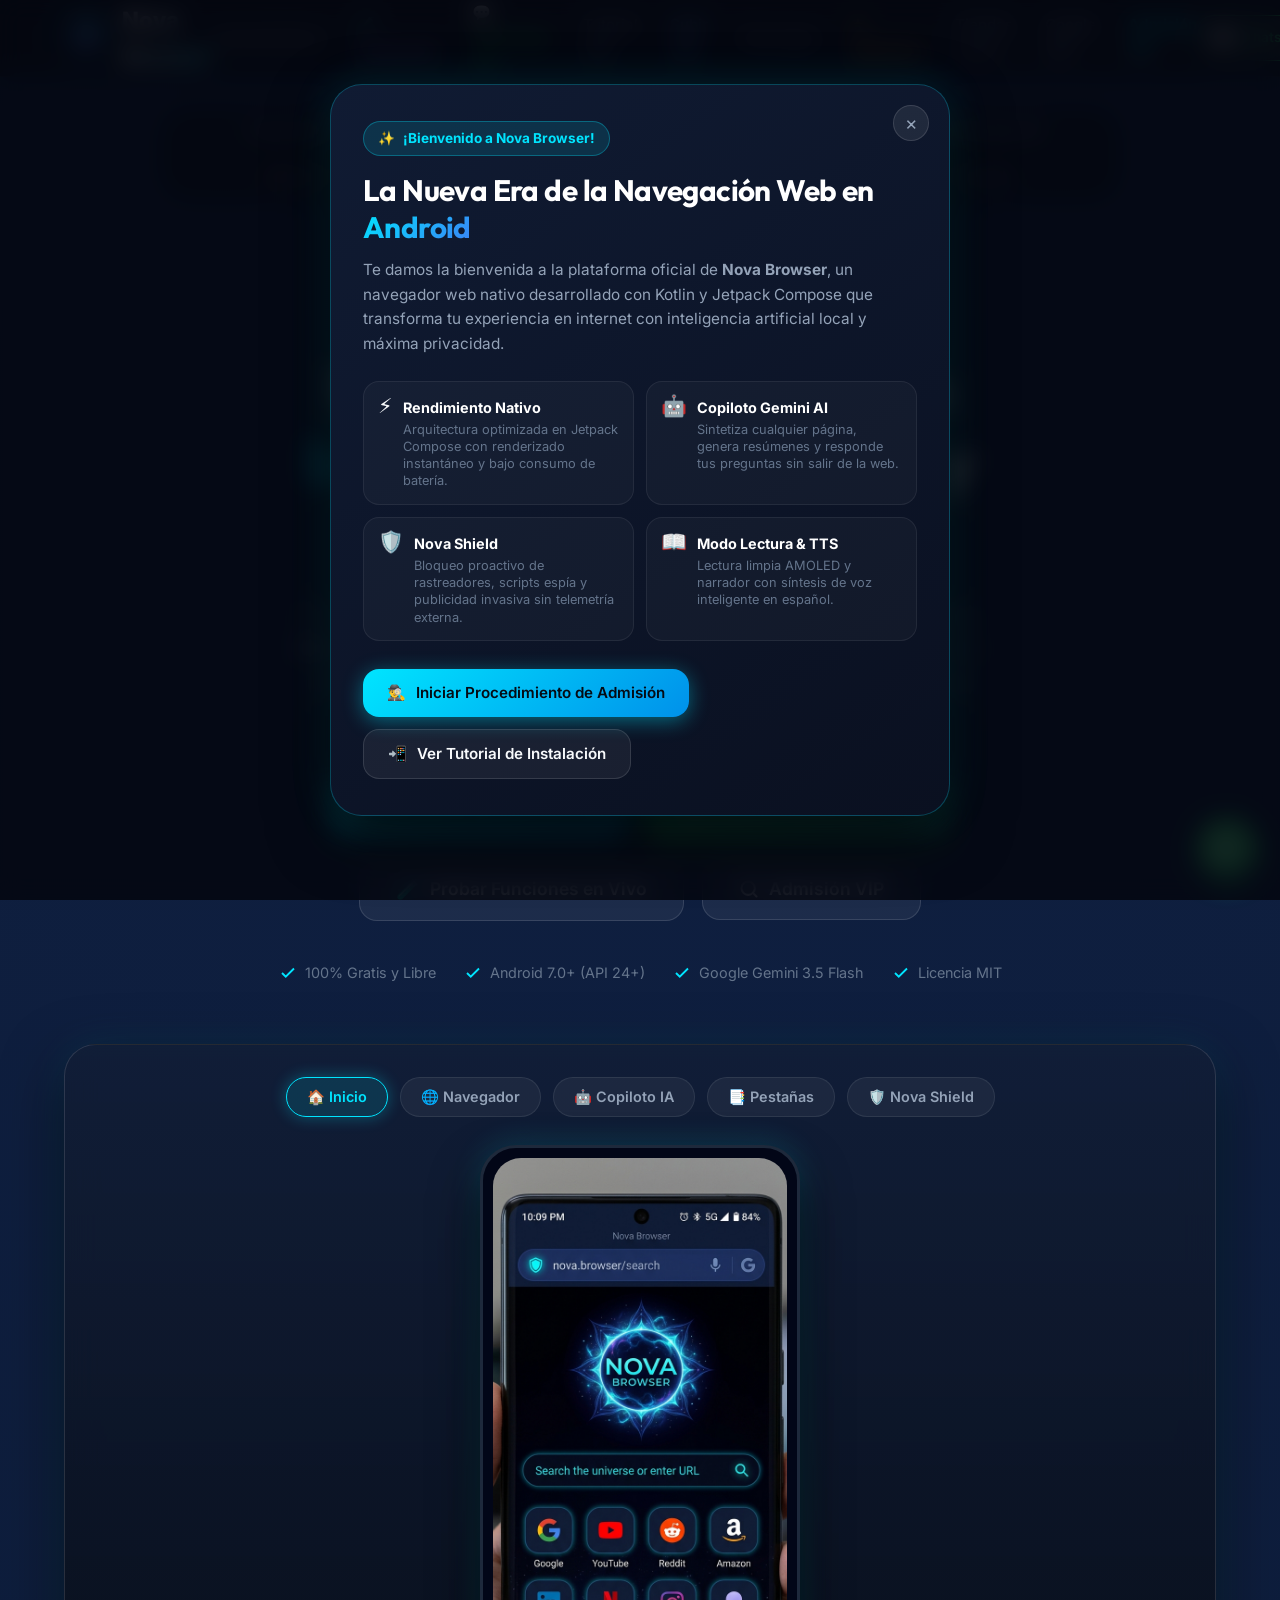
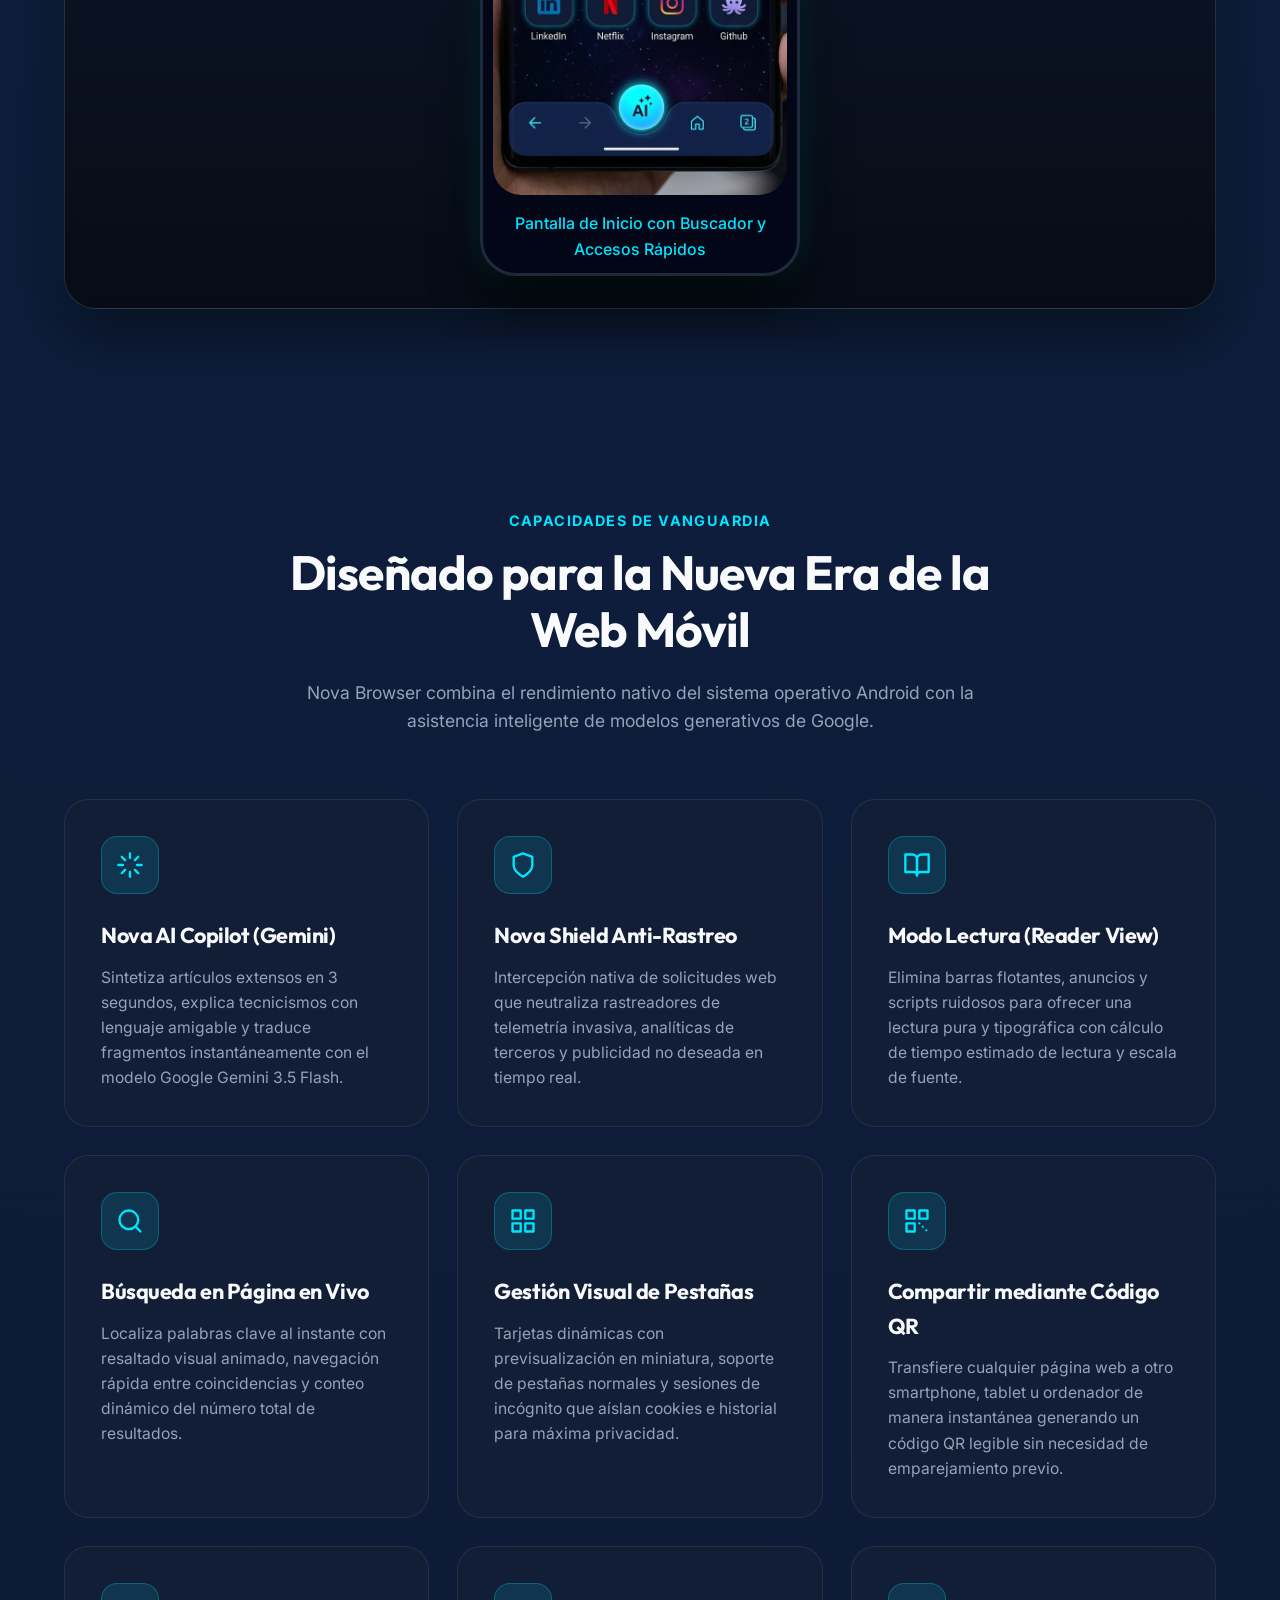
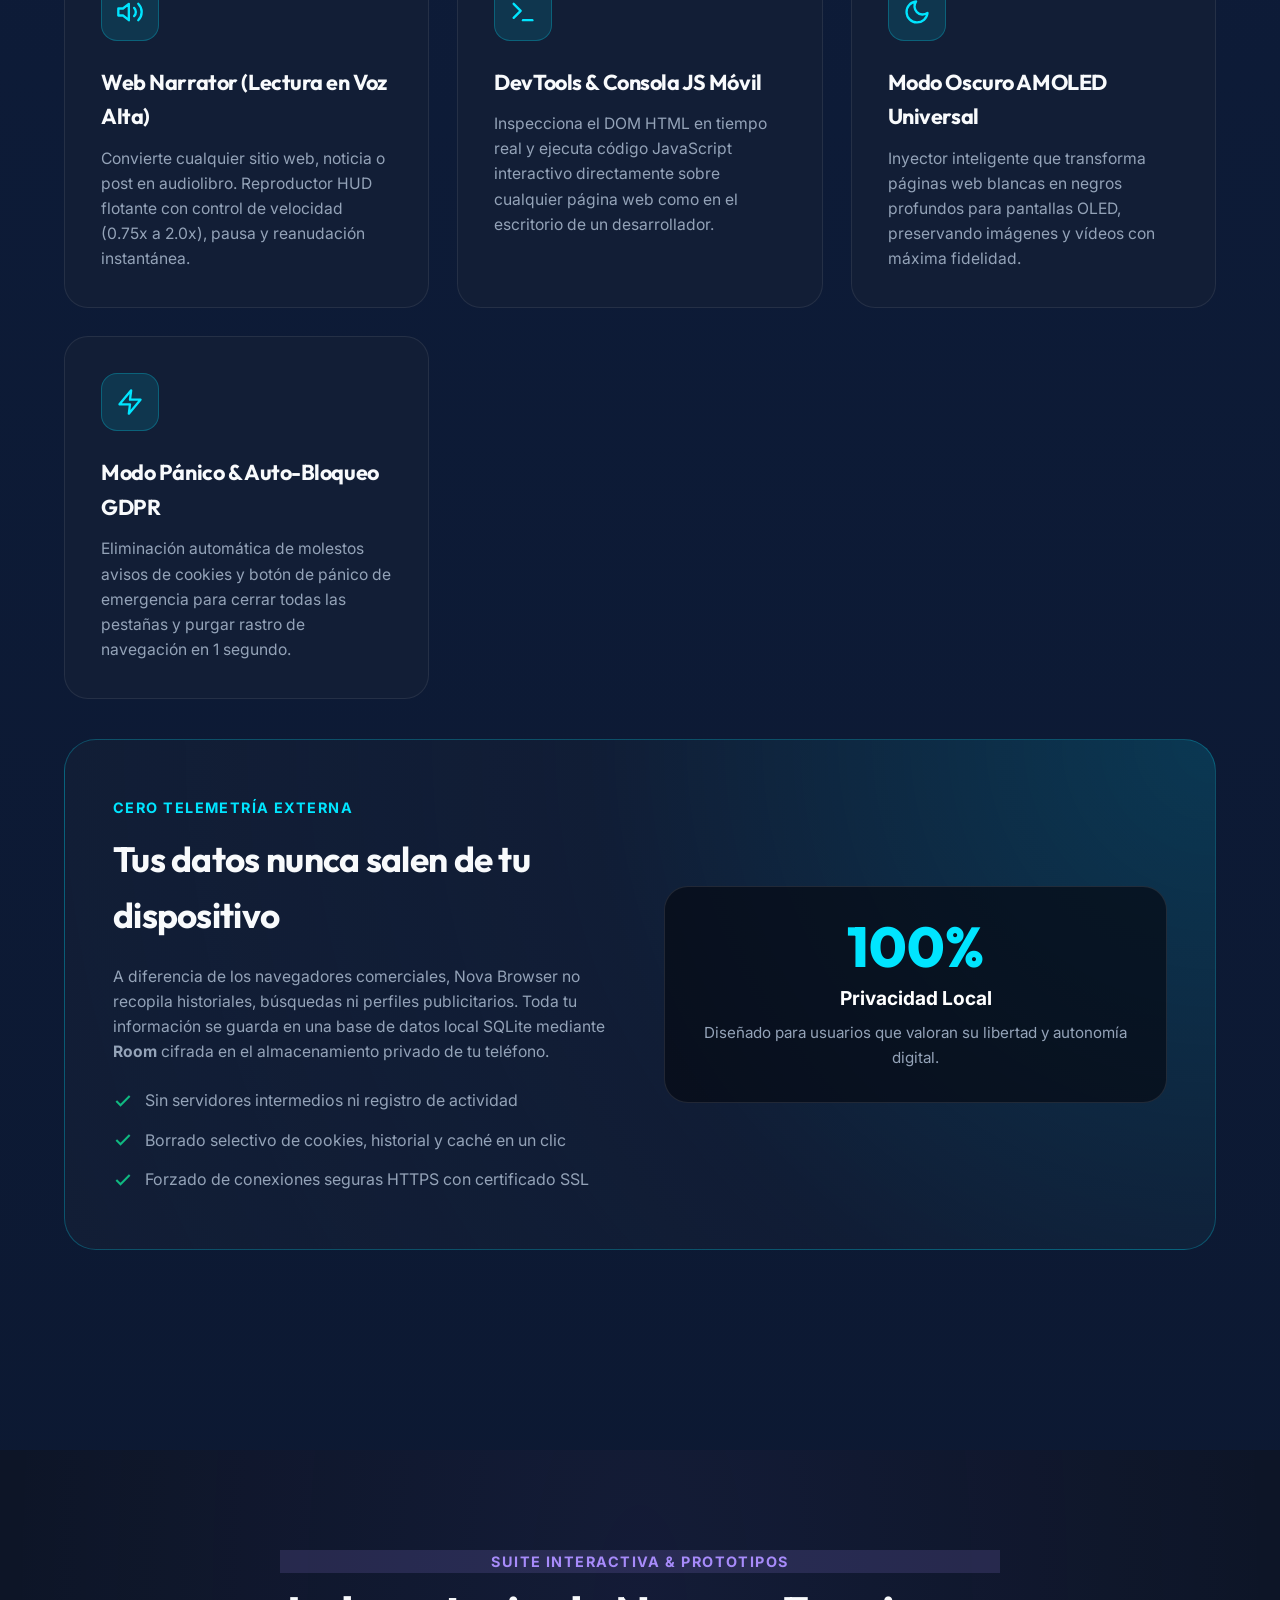
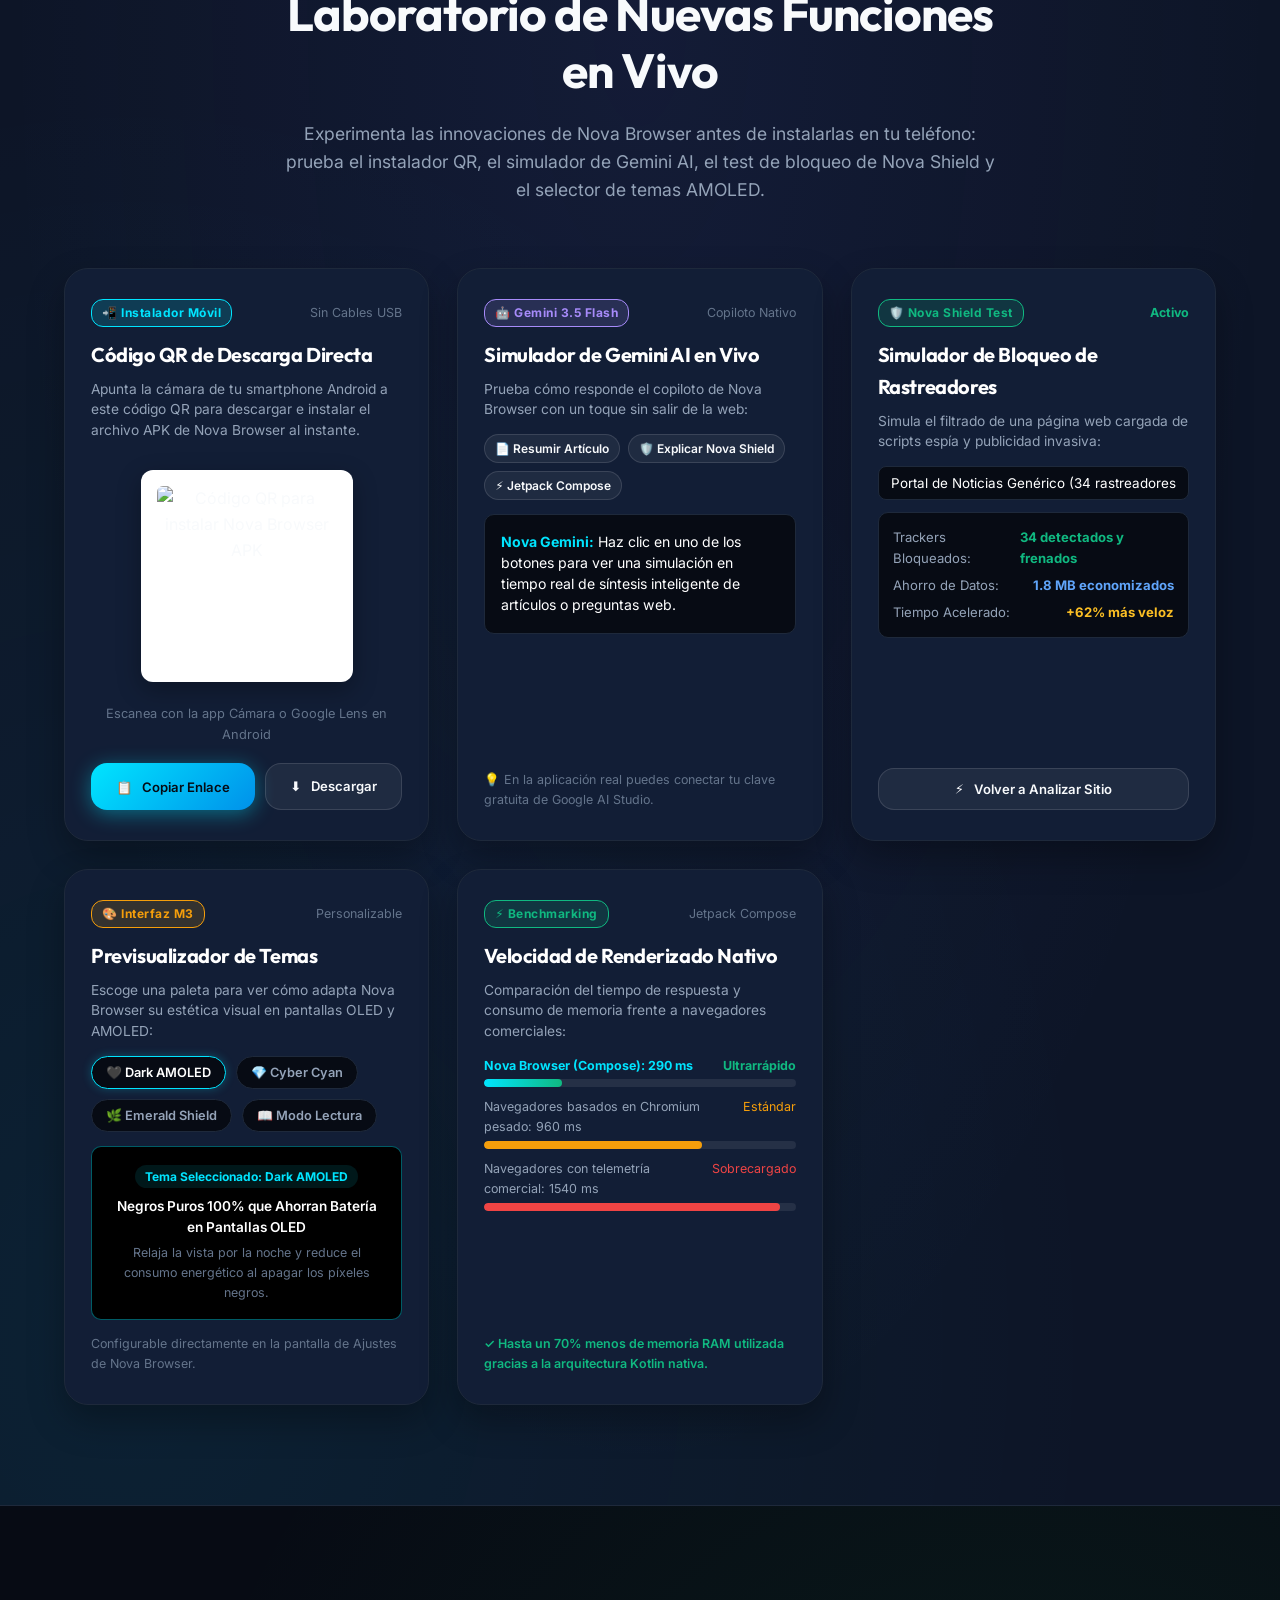
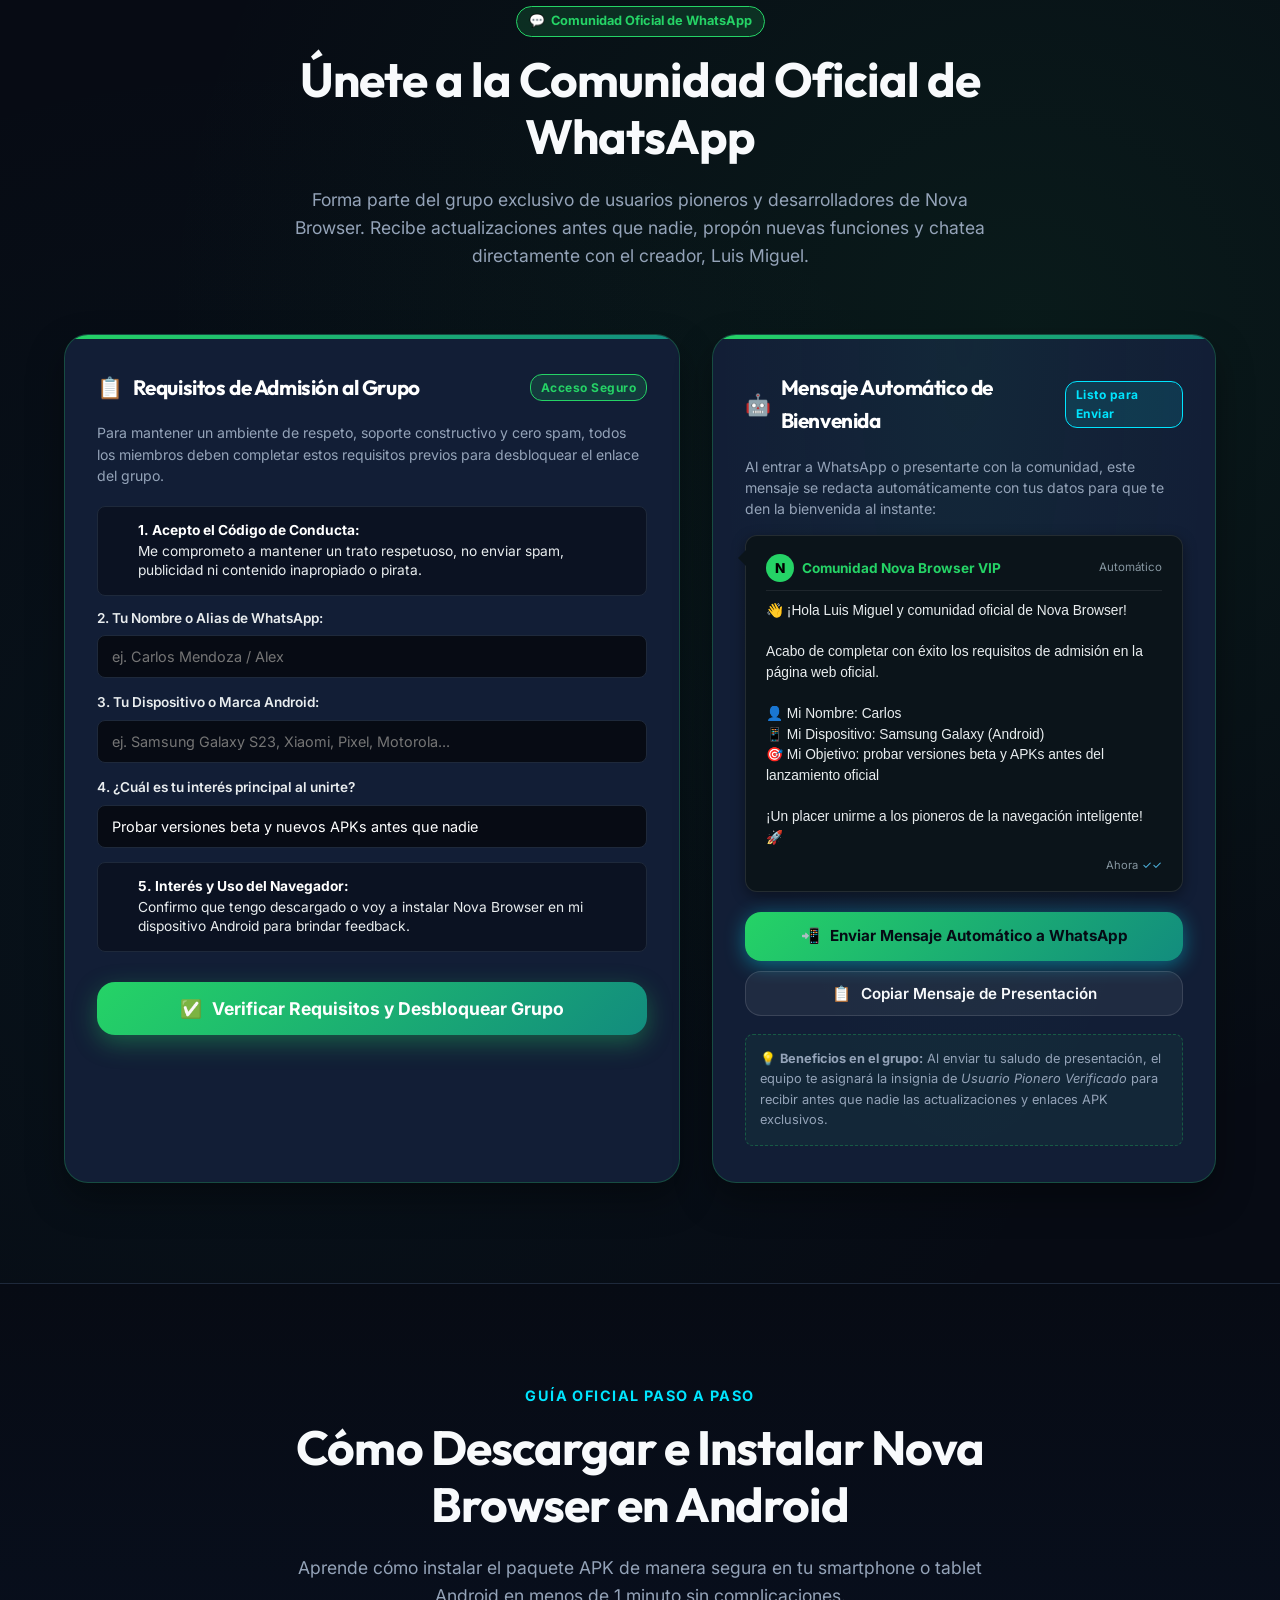
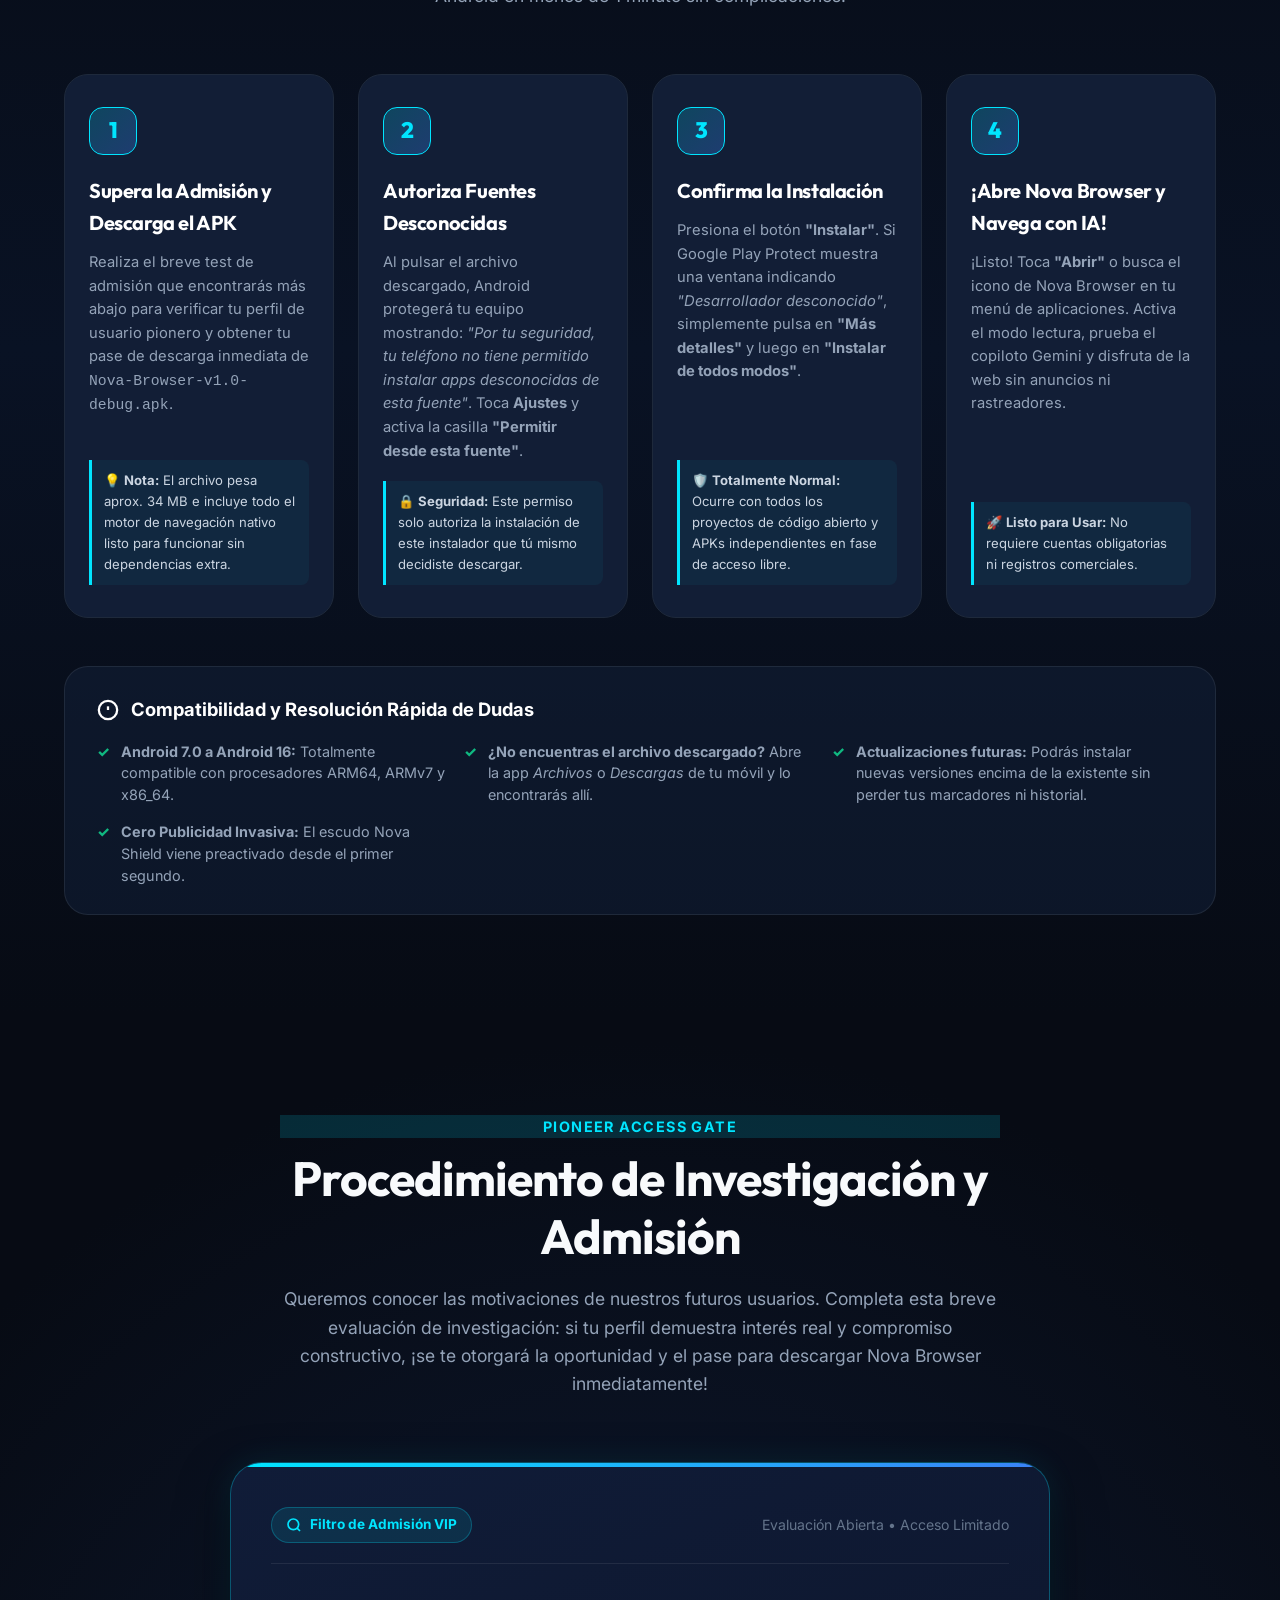
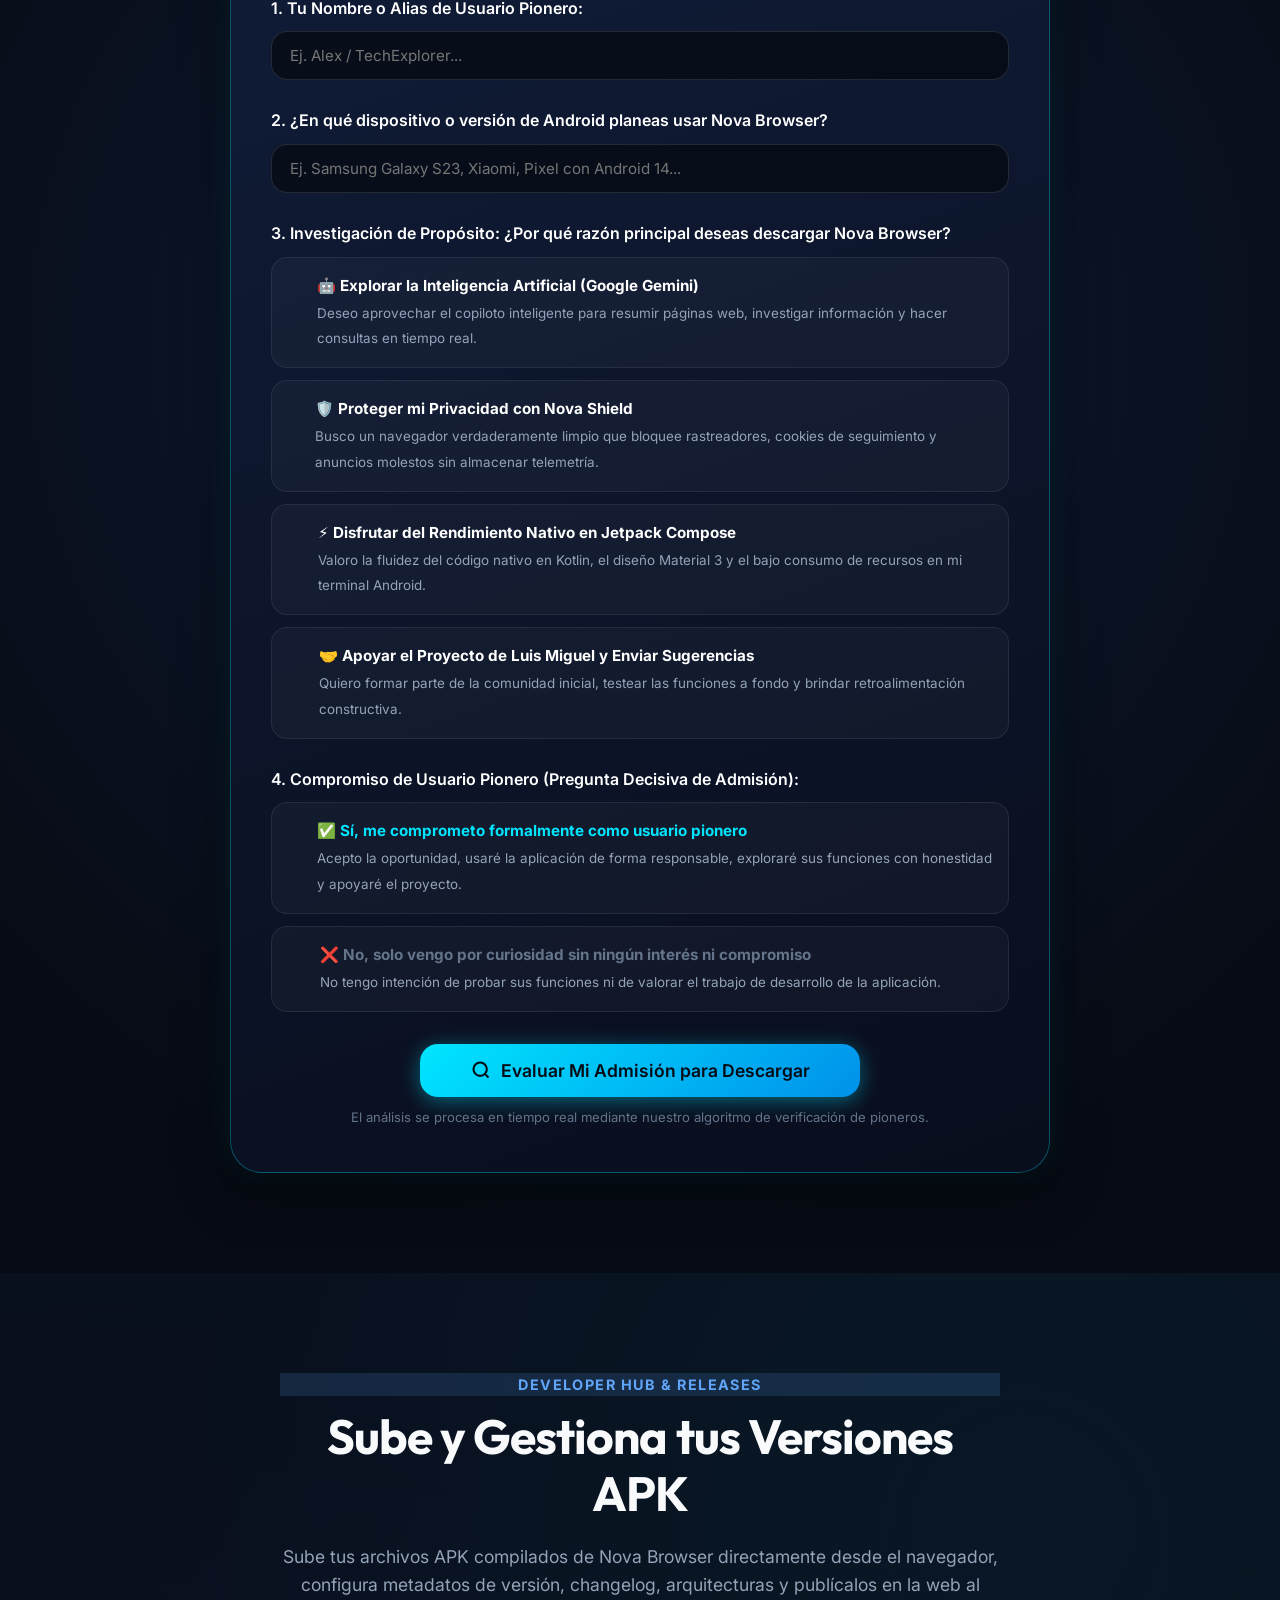
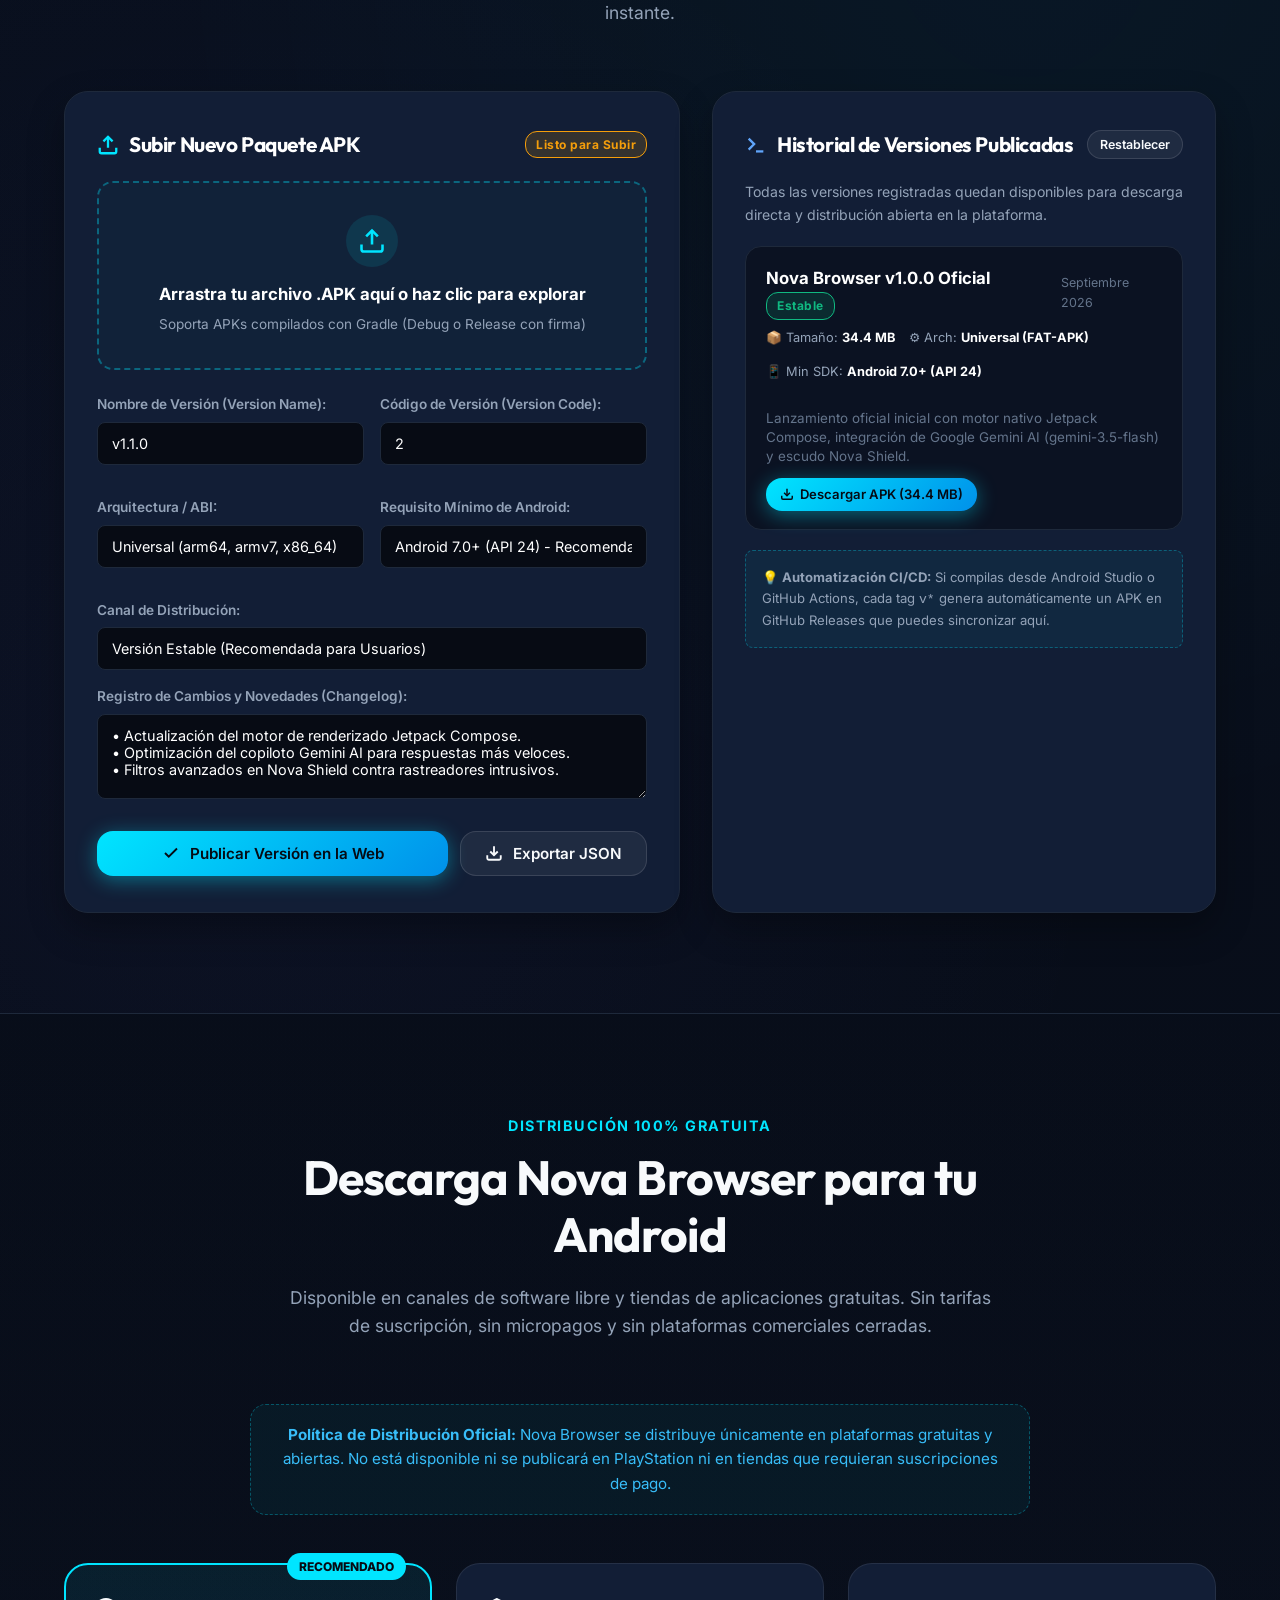
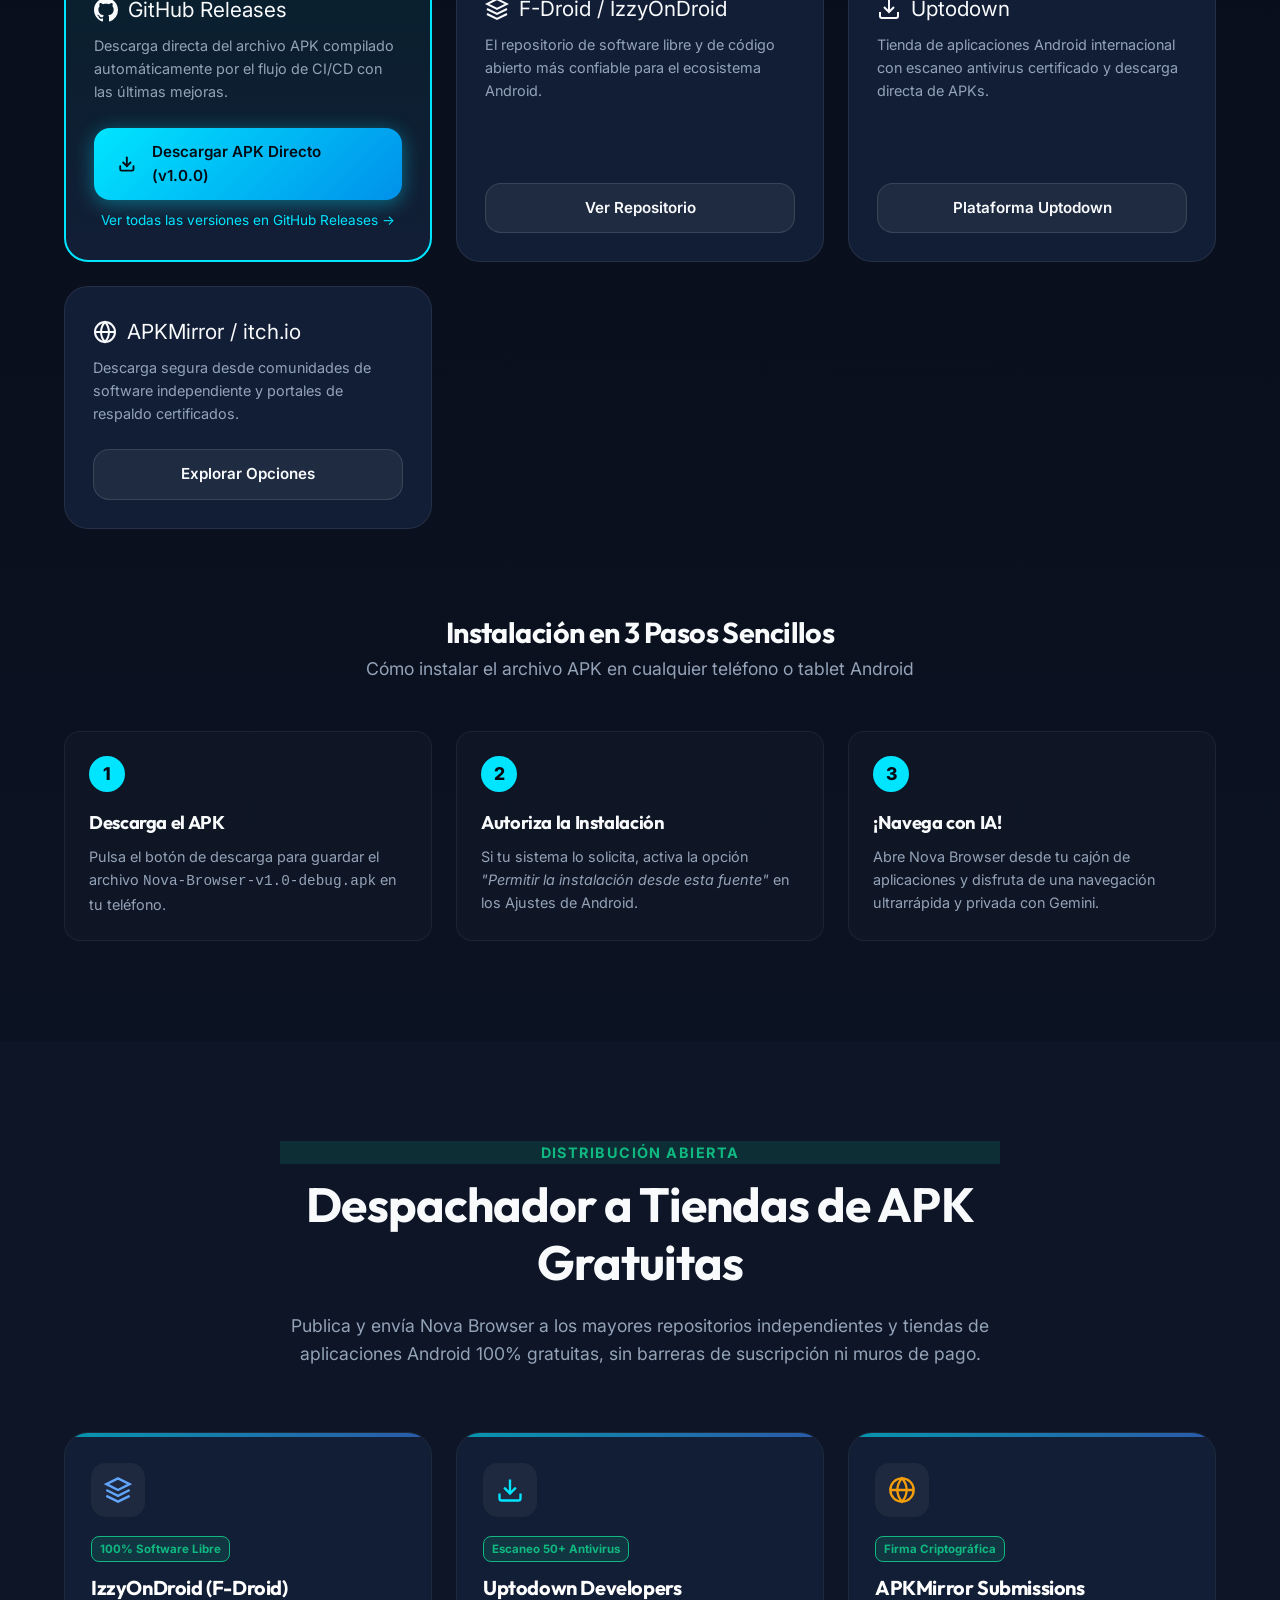
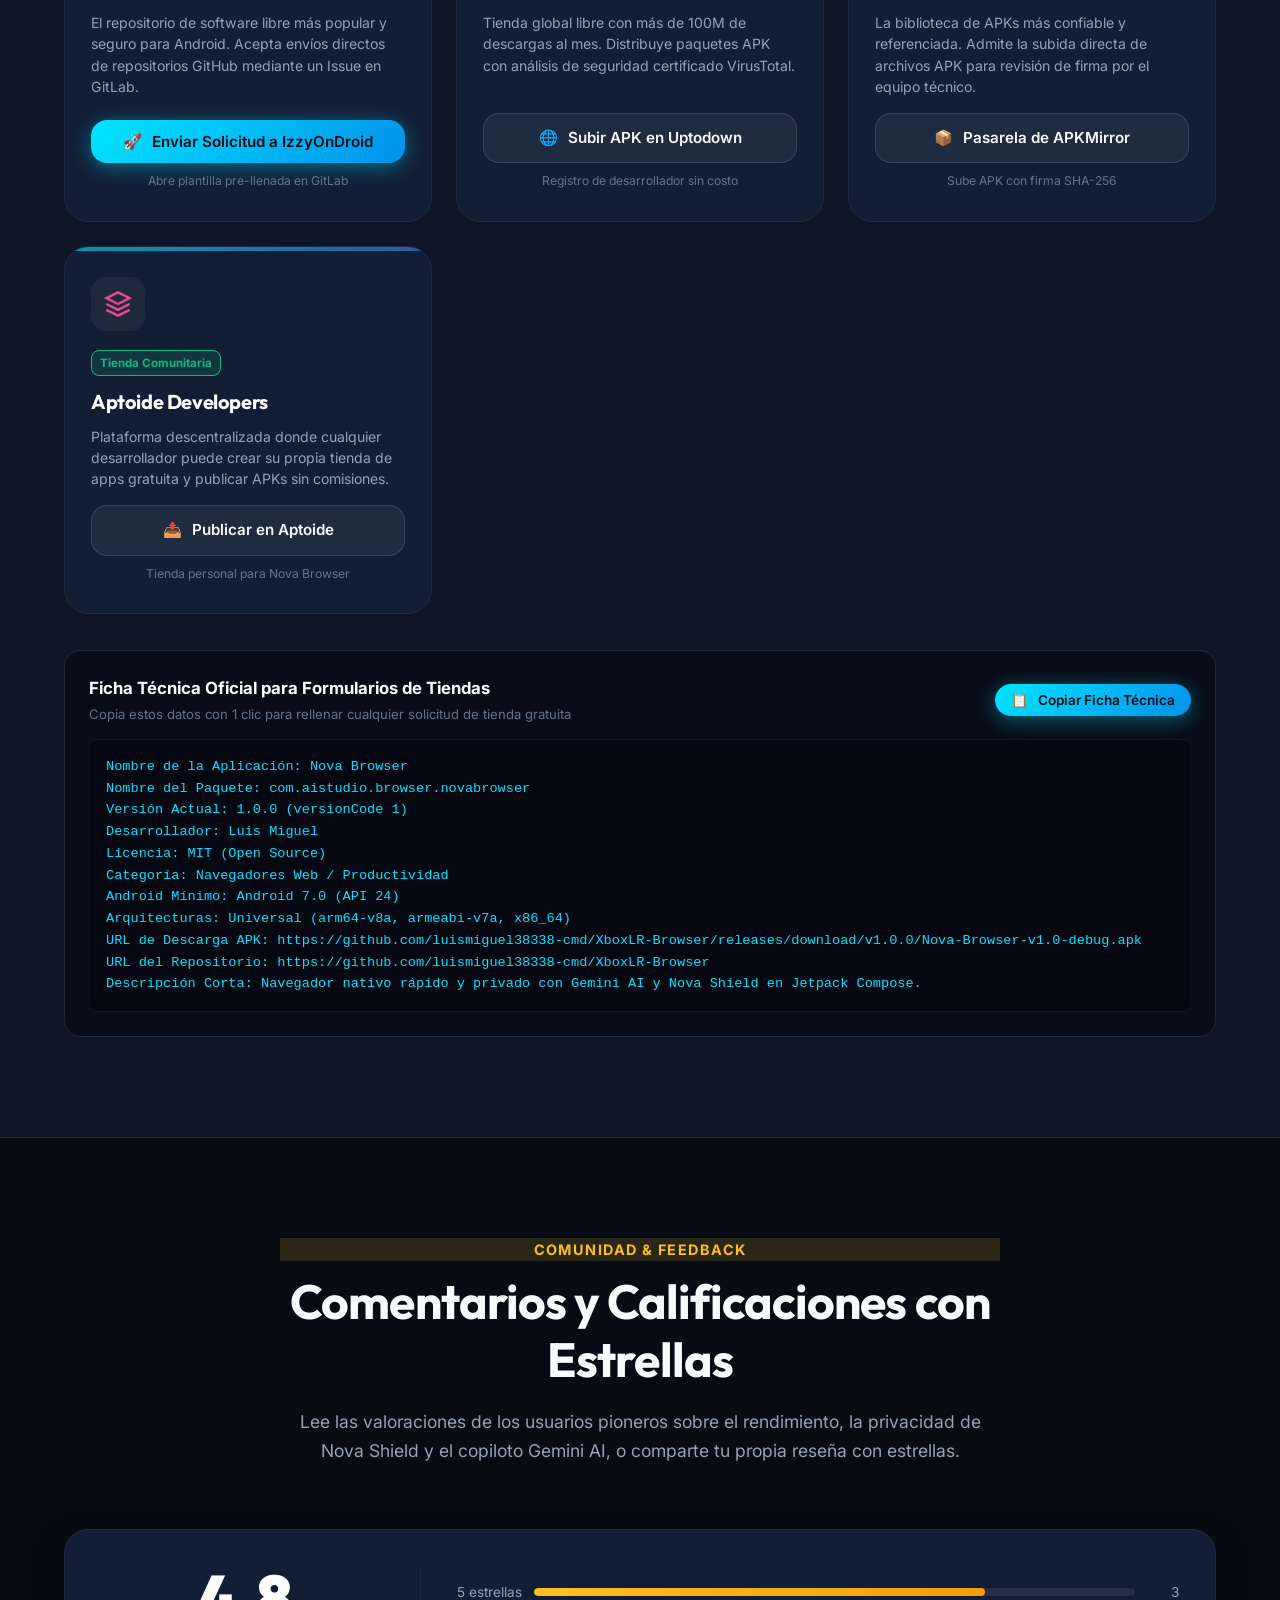
==== commit 89fb898a: "feat: add WhatsApp VIP community section Implement a new responsive WhatsApp community section with " ====
--- a/index.html
+++ b/index.html
@@ -1816,7 +1816,7 @@
       margin-bottom: 14px;
     }
 
-    /* Responsive */
+    /* Responsive & Layout Updates */
     @media (max-width: 900px) {
       .release-hub-grid {
         grid-template-columns: 1fr;
@@ -1830,17 +1830,290 @@
         padding-right: 0;
         padding-bottom: 24px;
       }
-    }
       .shield-banner {
         grid-template-columns: 1fr;
         padding: 36px 24px;
       }
-
       .nav-links {
         display: none;
       }
-      
       .welcome-highlight-grid {
+        grid-template-columns: 1fr;
+      }
+    }
+
+    /* --- Estilos: Comunidad WhatsApp VIP (#comunidad-whatsapp) --- */
+    .whatsapp-section {
+      padding: 100px 0;
+      background: radial-gradient(ellipse at 80% 30%, rgba(37, 211, 102, 0.08) 0%, transparent 60%),
+                  radial-gradient(ellipse at 20% 70%, rgba(18, 140, 126, 0.06) 0%, transparent 60%),
+                  var(--bg-primary);
+      border-bottom: 1px solid var(--border-color);
+      position: relative;
+    }
+
+    .whatsapp-grid {
+      display: grid;
+      grid-template-columns: 1.1fr 0.9fr;
+      gap: 32px;
+      margin-top: 40px;
+    }
+
+    .whatsapp-card {
+      background: var(--bg-card);
+      border: 1px solid rgba(37, 211, 102, 0.25);
+      border-radius: var(--radius-lg);
+      padding: 36px 32px;
+      box-shadow: 0 16px 36px rgba(0, 0, 0, 0.35);
+      position: relative;
+      overflow: hidden;
+    }
+
+    .whatsapp-card::before {
+      content: '';
+      position: absolute;
+      top: 0;
+      left: 0;
+      width: 100%;
+      height: 4px;
+      background: linear-gradient(90deg, #25D366, #128C7E);
+    }
+
+    .whatsapp-badge {
+      display: inline-flex;
+      align-items: center;
+      gap: 6px;
+      padding: 4px 12px;
+      border-radius: 20px;
+      background: rgba(37, 211, 102, 0.15);
+      border: 1px solid #25D366;
+      color: #25D366;
+      font-size: 0.8rem;
+      font-weight: 700;
+      margin-bottom: 14px;
+    }
+
+    .req-item-box {
+      background: rgba(7, 11, 20, 0.6);
+      border: 1px solid var(--border-color);
+      border-radius: var(--radius-sm);
+      padding: 14px 16px;
+      margin-bottom: 12px;
+      display: flex;
+      align-items: flex-start;
+      gap: 12px;
+      transition: var(--transition-fast);
+      cursor: pointer;
+    }
+
+    .req-item-box:hover {
+      border-color: rgba(37, 211, 102, 0.4);
+      background: rgba(37, 211, 102, 0.02);
+    }
+
+    .req-checkbox {
+      margin-top: 3px;
+      width: 18px;
+      height: 18px;
+      accent-color: #25D366;
+      cursor: pointer;
+    }
+
+    .whatsapp-approved-panel {
+      display: none;
+      background: rgba(37, 211, 102, 0.06);
+      border: 1px solid #25D366;
+      border-radius: var(--radius-md);
+      padding: 24px;
+      margin-top: 20px;
+      animation: fadeIn 0.4s ease;
+    }
+
+    .whatsapp-approved-panel.active {
+      display: block;
+    }
+
+    .whatsapp-welcome-preview {
+      background: #0b141a;
+      border: 1px solid rgba(255, 255, 255, 0.1);
+      border-radius: 12px;
+      padding: 18px 20px;
+      position: relative;
+      margin: 16px 0;
+      color: #e9edef;
+      font-size: 0.9rem;
+      line-height: 1.5;
+      box-shadow: 0 4px 14px rgba(0, 0, 0, 0.4);
+    }
+
+    .whatsapp-bubble-tail {
+      position: absolute;
+      top: 14px;
+      left: -8px;
+      width: 0;
+      height: 0;
+      border-top: 8px solid transparent;
+      border-bottom: 8px solid transparent;
+      border-right: 8px solid #0b141a;
+    }
+
+    .whatsapp-float-btn {
+      position: fixed;
+      bottom: 24px;
+      right: 24px;
+      z-index: 999;
+      background: #25D366;
+      color: #FFFFFF;
+      width: 58px;
+      height: 58px;
+      border-radius: 50%;
+      display: flex;
+      align-items: center;
+      justify-content: center;
+      box-shadow: 0 8px 24px rgba(37, 211, 102, 0.45);
+      cursor: pointer;
+      transition: transform 0.2s ease, box-shadow 0.2s ease;
+      text-decoration: none;
+    }
+
+    .whatsapp-float-btn:hover {
+      transform: scale(1.1) translateY(-3px);
+      box-shadow: 0 12px 30px rgba(37, 211, 102, 0.6);
+    }
+
+    .whatsapp-pulse-ring {
+      position: absolute;
+      width: 100%;
+      height: 100%;
+      border-radius: 50%;
+      border: 2px solid #25D366;
+      animation: pulseRing 2s infinite cubic-bezier(0.215, 0.61, 0.355, 1);
+    }
+
+    @keyframes pulseRing {
+      0% { transform: scale(0.95); opacity: 0.8; }
+      50% { transform: scale(1.35); opacity: 0.2; }
+      100% { transform: scale(1.5); opacity: 0; }
+    }
+
+    /* --- Estilos: Laboratorio y Nuevas Funciones (#laboratorio) --- */
+    .lab-section {
+      padding: 100px 0;
+      background: radial-gradient(ellipse at 50% 10%, rgba(99, 102, 241, 0.08) 0%, transparent 70%),
+                  radial-gradient(ellipse at 10% 90%, rgba(0, 229, 255, 0.06) 0%, transparent 60%),
+                  var(--bg-secondary);
+      border-bottom: 1px solid var(--border-color);
+    }
+
+    .lab-tools-grid {
+      display: grid;
+      grid-template-columns: repeat(auto-fit, minmax(320px, 1fr));
+      gap: 28px;
+      margin-top: 40px;
+    }
+
+    .lab-card {
+      background: var(--bg-card);
+      border: 1px solid var(--border-color);
+      border-radius: var(--radius-lg);
+      padding: 30px 26px;
+      box-shadow: 0 16px 36px rgba(0, 0, 0, 0.3);
+      display: flex;
+      flex-direction: column;
+      justify-content: space-between;
+      transition: var(--transition-normal);
+      position: relative;
+    }
+
+    .lab-card:hover {
+      border-color: var(--cyan-electric);
+      transform: translateY(-4px);
+    }
+
+    .qr-preview-wrapper {
+      background: #FFFFFF;
+      padding: 16px;
+      border-radius: 12px;
+      display: inline-block;
+      margin: 16px auto;
+      box-shadow: 0 8px 24px rgba(0, 0, 0, 0.3);
+      text-align: center;
+    }
+
+    .ai-chat-simulator-output {
+      background: #070B14;
+      border: 1px solid var(--border-color);
+      border-radius: 10px;
+      padding: 16px;
+      font-family: inherit;
+      font-size: 0.88rem;
+      min-height: 120px;
+      margin: 14px 0;
+      color: #FFFFFF;
+      line-height: 1.5;
+    }
+
+    .theme-picker-pills {
+      display: flex;
+      gap: 10px;
+      flex-wrap: wrap;
+      margin: 14px 0;
+    }
+
+    .theme-pill-btn {
+      padding: 8px 14px;
+      border-radius: 20px;
+      font-size: 0.8rem;
+      font-weight: 600;
+      cursor: pointer;
+      border: 1px solid var(--border-color);
+      background: var(--bg-primary);
+      color: var(--text-muted);
+      transition: var(--transition-fast);
+    }
+
+    .theme-pill-btn.active {
+      border-color: var(--cyan-electric);
+      color: #FFFFFF;
+      box-shadow: 0 0 10px rgba(0, 229, 255, 0.25);
+    }
+
+    .category-nav-bar {
+      display: flex;
+      justify-content: center;
+      gap: 10px;
+      flex-wrap: wrap;
+      margin: 30px 0 10px;
+      padding: 6px;
+      background: rgba(7, 11, 20, 0.7);
+      border: 1px solid var(--border-color);
+      border-radius: 30px;
+      max-width: 960px;
+      margin-left: auto;
+      margin-right: auto;
+    }
+
+    .category-chip {
+      padding: 7px 16px;
+      border-radius: 20px;
+      font-size: 0.82rem;
+      font-weight: 600;
+      color: var(--text-muted);
+      text-decoration: none;
+      transition: var(--transition-fast);
+      display: inline-flex;
+      align-items: center;
+      gap: 6px;
+    }
+
+    .category-chip:hover, .category-chip.active {
+      background: rgba(0, 229, 255, 0.12);
+      color: var(--cyan-electric);
+      border-color: var(--cyan-electric);
+    }
+
+    @media (max-width: 900px) {
+      .whatsapp-grid {
         grid-template-columns: 1fr;
       }
     }
@@ -1926,7 +2199,7 @@
     </div>
   </div>
 
-  <!-- Barra de Navegación -->
+  <!-- Barra de Navegación Organizada -->
   <nav class="navbar">
     <div class="container nav-container">
       <a href="#" class="nav-brand">
@@ -1935,17 +2208,20 @@
       </a>
       <ul class="nav-links">
         <li><a href="#caracteristicas" class="nav-link">Características</a></li>
+        <li><a href="#laboratorio" class="nav-link" style="color: #A78BFA; font-weight: 600;">🧪 Laboratorio</a></li>
+        <li><a href="#comunidad-whatsapp" class="nav-link" style="color: #25D366; font-weight: 700;">💬 WhatsApp VIP</a></li>
         <li><a href="#tutorial" class="nav-link">Tutorial APK</a></li>
         <li><a href="#lanzamiento" class="nav-link" style="color: #60A5FA; font-weight: 600;">Subir APK</a></li>
+        <li><a href="#descarga" class="nav-link">Descargas</a></li>
         <li><a href="#opiniones" class="nav-link" style="color: #FBBF24; font-weight: 600;">★ Opiniones</a></li>
-        <li><a href="#tiendas-apk" class="nav-link">Tiendas Gratis</a></li>
+        <li><a href="#tiendas-apk" class="nav-link">Tiendas Libres</a></li>
         <li><a href="#indexacion-google" class="nav-link">Google SEO</a></li>
         <li><a href="#investigacion" class="nav-link" style="color: var(--cyan-electric); font-weight: 700;">Admisión VIP</a></li>
       </ul>
       <div style="display: flex; align-items: center; gap: 10px;">
-        <button type="button" onclick="openWelcomeModal()" class="btn btn-secondary" style="padding: 10px 14px; font-size: 0.88rem; gap: 6px;" title="Ver mensaje de bienvenida">
-          <span>👋</span> Bienvenida
-        </button>
+        <a href="#comunidad-whatsapp" class="btn btn-secondary" style="padding: 9px 14px; font-size: 0.85rem; border-color: #25D366; color: #25D366; gap: 6px;" title="Entrar a la comunidad oficial de WhatsApp">
+          <span style="font-size: 1.05rem;">💬</span> WhatsApp
+        </a>
         <a href="https://github.com/luismiguel38338-cmd/XboxLR-Browser/releases/download/v1.0.0/Nova-Browser-v1.0-debug.apk" class="btn btn-primary" style="padding: 10px 18px; font-size: 0.9rem;">
           <svg width="16" height="16" viewBox="0 0 24 24" fill="none" stroke="currentColor" stroke-width="2.5" stroke-linecap="round" stroke-linejoin="round">
             <path d="M21 15v4a2 2 0 0 1-2 2H5a2 2 0 0 1-2-2v-4"></path>
@@ -1958,6 +2234,21 @@
     </div>
   </nav>
 
+  <!-- Barra Rápida de Categorías Organizadas -->
+  <div class="category-nav-bar">
+    <a href="#caracteristicas" class="category-chip">⚡ Características</a>
+    <a href="#laboratorio" class="category-chip">🧪 Laboratorio Interactivo</a>
+    <a href="#comunidad-whatsapp" class="category-chip" style="color: #25D366;">💬 Comunidad WhatsApp</a>
+    <a href="#tutorial" class="category-chip">📲 Tutorial APK</a>
+    <a href="#investigacion" class="category-chip">🕵️‍♂️ Admisión VIP</a>
+    <a href="#lanzamiento" class="category-chip">🚀 Subir APK</a>
+    <a href="#descarga" class="category-chip">📦 Descargas</a>
+    <a href="#tiendas-apk" class="category-chip">🌐 Tiendas Libres</a>
+    <a href="#opiniones" class="category-chip">★ Opiniones</a>
+    <a href="#indexacion-google" class="category-chip">🔍 Google SEO</a>
+    <a href="#faq" class="category-chip">❓ Preguntas</a>
+  </div>
+
   <!-- Sección Hero -->
   <section class="hero">
     <div class="hero-glow-bg"></div>
@@ -1976,14 +2267,7 @@
           El navegador nativo para Android diseñado con <b>Jetpack Compose</b> y <b>Material Design 3</b>. Integra el poder de <b>Google Gemini</b> para sintetizar artículos y el escudo <b>Nova Shield</b> contra rastreadores y publicidad invasiva.
         </p>
         <div class="hero-actions">
-          <a href="#investigacion" class="btn btn-primary btn-large">
-            <svg width="22" height="22" viewBox="0 0 24 24" fill="none" stroke="currentColor" stroke-width="2.5" stroke-linecap="round" stroke-linejoin="round">
-              <circle cx="11" cy="11" r="8"></circle>
-              <line x1="21" y1="21" x2="16.65" y2="16.65"></line>
-            </svg>
-            Procedimiento de Admisión VIP
-          </a>
-          <a href="https://github.com/luismiguel38338-cmd/XboxLR-Browser/releases/download/v1.0.0/Nova-Browser-v1.0-debug.apk" class="btn btn-secondary btn-large">
+          <a href="https://github.com/luismiguel38338-cmd/XboxLR-Browser/releases/download/v1.0.0/Nova-Browser-v1.0-debug.apk" class="btn btn-primary btn-large">
             <svg width="22" height="22" viewBox="0 0 24 24" fill="none" stroke="currentColor" stroke-width="2.5" stroke-linecap="round" stroke-linejoin="round">
               <path d="M21 15v4a2 2 0 0 1-2 2H5a2 2 0 0 1-2-2v-4"></path>
               <polyline points="7 10 12 15 17 10"></polyline>
@@ -1991,12 +2275,18 @@
             </svg>
             Descargar APK Directo
           </a>
-          <a href="#tutorial" class="btn btn-secondary btn-large">
-            <svg width="20" height="20" viewBox="0 0 24 24" fill="none" stroke="currentColor" stroke-width="2" stroke-linecap="round" stroke-linejoin="round">
-              <rect x="5" y="2" width="14" height="20" rx="2" ry="2"></rect>
-              <line x1="12" y1="18" x2="12.01" y2="18"></line>
+          <a href="#comunidad-whatsapp" class="btn btn-large" style="background: linear-gradient(135deg, #25D366, #128C7E); color: #FFFFFF; font-weight: 700; border: none; box-shadow: 0 8px 24px rgba(37, 211, 102, 0.35);">
+            <span style="font-size: 1.25rem;">💬</span> Unirse a WhatsApp VIP
+          </a>
+          <a href="#laboratorio" class="btn btn-secondary btn-large">
+            <span style="font-size: 1.2rem;">🧪</span> Probar Funciones en Vivo
+          </a>
+          <a href="#investigacion" class="btn btn-secondary btn-large">
+            <svg width="20" height="20" viewBox="0 0 24 24" fill="none" stroke="currentColor" stroke-width="2.5" stroke-linecap="round" stroke-linejoin="round">
+              <circle cx="11" cy="11" r="8"></circle>
+              <line x1="21" y1="21" x2="16.65" y2="16.65"></line>
             </svg>
-            Tutorial de Instalación
+            Admisión VIP
           </a>
         </div>
         <div class="hero-info-tags">
@@ -2242,6 +2532,401 @@
 
     </div>
   </section>
+
+  <!-- SECCIÓN: Laboratorio y Nuevas Funciones Interactivas (#laboratorio) -->
+  <section class="lab-section" id="laboratorio">
+    <div class="container">
+      <div class="section-header">
+        <span class="section-tag" style="background: rgba(167, 139, 250, 0.15); border-color: #A78BFA; color: #A78BFA;">Suite Interactiva & Prototipos</span>
+        <h2 class="section-title">Laboratorio de Nuevas Funciones en Vivo</h2>
+        <p class="section-description">
+          Experimenta las innovaciones de Nova Browser antes de instalarlas en tu teléfono: prueba el instalador QR, el simulador de Gemini AI, el test de bloqueo de Nova Shield y el selector de temas AMOLED.
+        </p>
+      </div>
+
+      <div class="lab-tools-grid">
+        <!-- Función 1: Generador de Código QR para Instalación Inmediata -->
+        <div class="lab-card">
+          <div>
+            <div style="display: flex; align-items: center; justify-content: space-between; margin-bottom: 12px;">
+              <span class="version-tag-badge badge-stable" style="background: rgba(0, 229, 255, 0.15); border-color: var(--cyan-electric); color: var(--cyan-electric);">
+                📲 Instalador Móvil
+              </span>
+              <span style="font-size: 0.78rem; color: var(--text-dim);">Sin Cables USB</span>
+            </div>
+            <h3 style="font-size: 1.25rem; color: #FFFFFF; margin-bottom: 8px;">Código QR de Descarga Directa</h3>
+            <p style="color: var(--text-muted); font-size: 0.86rem; line-height: 1.5; margin-bottom: 14px;">
+              Apunta la cámara de tu smartphone Android a este código QR para descargar e instalar el archivo APK de Nova Browser al instante.
+            </p>
+
+            <div style="text-align: center;">
+              <div class="qr-preview-wrapper" id="qrContainer">
+                <img id="qrCodeImage" src="https://api.qrserver.com/v1/create-qr-code/?size=180x180&data=https%3A%2F%2Fgithub.com%2Fluismiguel38338-cmd%2FXboxLR-Browser%2Freleases%2Fdownload%2Fv1.0.0%2FNova-Browser-v1.0-debug.apk&color=050811" alt="Código QR para instalar Nova Browser APK" width="180" height="180" style="display: block; border-radius: 6px;">
+              </div>
+              <div style="font-size: 0.8rem; color: var(--text-dim); margin-top: 6px;">
+                Escanea con la app Cámara o Google Lens en Android
+              </div>
+            </div>
+          </div>
+
+          <div style="margin-top: 18px; display: flex; gap: 10px;">
+            <button type="button" onclick="copyApkDirectLink()" class="btn btn-primary" style="flex: 1; font-size: 0.82rem; justify-content: center;" id="copyLinkBtn">
+              <span>📋</span> Copiar Enlace
+            </button>
+            <a href="https://github.com/luismiguel38338-cmd/XboxLR-Browser/releases/download/v1.0.0/Nova-Browser-v1.0-debug.apk" class="btn btn-secondary" style="font-size: 0.82rem; justify-content: center;">
+              <span>⬇️</span> Descargar
+            </a>
+          </div>
+        </div>
+
+        <!-- Función 2: Simulador Interactivo de Gemini AI Copilot -->
+        <div class="lab-card">
+          <div>
+            <div style="display: flex; align-items: center; justify-content: space-between; margin-bottom: 12px;">
+              <span class="version-tag-badge badge-beta" style="background: rgba(167, 139, 250, 0.15); border-color: #A78BFA; color: #A78BFA;">
+                🤖 Gemini 3.5 Flash
+              </span>
+              <span style="font-size: 0.78rem; color: var(--text-dim);">Copiloto Nativo</span>
+            </div>
+            <h3 style="font-size: 1.25rem; color: #FFFFFF; margin-bottom: 8px;">Simulador de Gemini AI en Vivo</h3>
+            <p style="color: var(--text-muted); font-size: 0.86rem; line-height: 1.5; margin-bottom: 14px;">
+              Prueba cómo responde el copiloto de Nova Browser con un toque sin salir de la web:
+            </p>
+
+            <div style="display: flex; gap: 8px; flex-wrap: wrap; margin-bottom: 12px;">
+              <button type="button" onclick="runAiSimulation('resumen')" class="btn btn-secondary" style="padding: 6px 10px; font-size: 0.75rem;">
+                📄 Resumir Artículo
+              </button>
+              <button type="button" onclick="runAiSimulation('shield')" class="btn btn-secondary" style="padding: 6px 10px; font-size: 0.75rem;">
+                🛡️ Explicar Nova Shield
+              </button>
+              <button type="button" onclick="runAiSimulation('compose')" class="btn btn-secondary" style="padding: 6px 10px; font-size: 0.75rem;">
+                ⚡ Jetpack Compose
+              </button>
+            </div>
+
+            <div class="ai-chat-simulator-output" id="aiOutputDisplay">
+              <span style="color: var(--cyan-electric); font-weight: 700;">Nova Gemini:</span> Haz clic en uno de los botones para ver una simulación en tiempo real de síntesis inteligente de artículos o preguntas web.
+            </div>
+          </div>
+
+          <div style="margin-top: 14px; font-size: 0.78rem; color: var(--text-dim);">
+            💡 En la aplicación real puedes conectar tu clave gratuita de Google AI Studio.
+          </div>
+        </div>
+
+        <!-- Función 3: Test de Bloqueo en Tiempo Real de Nova Shield -->
+        <div class="lab-card">
+          <div>
+            <div style="display: flex; align-items: center; justify-content: space-between; margin-bottom: 12px;">
+              <span class="version-tag-badge badge-stable" style="background: rgba(16, 185, 129, 0.15); border-color: var(--green-secure); color: var(--green-secure);">
+                🛡️ Nova Shield Test
+              </span>
+              <span style="font-size: 0.78rem; color: var(--green-secure); font-weight: 700;">Activo</span>
+            </div>
+            <h3 style="font-size: 1.25rem; color: #FFFFFF; margin-bottom: 8px;">Simulador de Bloqueo de Rastreadores</h3>
+            <p style="color: var(--text-muted); font-size: 0.86rem; line-height: 1.5; margin-bottom: 14px;">
+              Simula el filtrado de una página web cargada de scripts espía y publicidad invasiva:
+            </p>
+
+            <div class="form-group-hub" style="margin-bottom: 12px;">
+              <select id="shieldTargetSite" class="hub-select" onchange="runShieldTest()" style="font-size: 0.84rem; padding: 8px 12px;">
+                <option value="news">Portal de Noticias Genérico (34 rastreadores)</option>
+                <option value="ecommerce">Tienda Comercial con Pixels de Venta (28 cookies)</option>
+                <option value="blog">Blog con Banners y Redirecciones (19 scripts)</option>
+              </select>
+            </div>
+
+            <div style="background: #070B14; border: 1px solid var(--border-color); border-radius: 10px; padding: 14px; font-size: 0.82rem;">
+              <div style="display: flex; justify-content: space-between; margin-bottom: 6px;">
+                <span style="color: var(--text-muted);">Trackers Bloqueados:</span>
+                <b id="shieldStatBlocked" style="color: var(--green-secure);">34 detectados y frenados</b>
+              </div>
+              <div style="display: flex; justify-content: space-between; margin-bottom: 6px;">
+                <span style="color: var(--text-muted);">Ahorro de Datos:</span>
+                <b id="shieldStatData" style="color: #60A5FA;">1.8 MB economizados</b>
+              </div>
+              <div style="display: flex; justify-content: space-between;">
+                <span style="color: var(--text-muted);">Tiempo Acelerado:</span>
+                <b id="shieldStatTime" style="color: #FBBF24;">+62% más veloz</b>
+              </div>
+            </div>
+          </div>
+
+          <div style="margin-top: 14px;">
+            <button type="button" onclick="runShieldTest()" class="btn btn-secondary" style="width: 100%; justify-content: center; font-size: 0.82rem;">
+              <span>⚡</span> Volver a Analizar Sitio
+            </button>
+          </div>
+        </div>
+
+        <!-- Función 4: Selector de Temas Material Design 3 & AMOLED -->
+        <div class="lab-card">
+          <div>
+            <div style="display: flex; align-items: center; justify-content: space-between; margin-bottom: 12px;">
+              <span class="version-tag-badge badge-stable" style="background: rgba(245, 158, 11, 0.15); border-color: #F59E0B; color: #F59E0B;">
+                🎨 Interfaz M3
+              </span>
+              <span style="font-size: 0.78rem; color: var(--text-dim);">Personalizable</span>
+            </div>
+            <h3 style="font-size: 1.25rem; color: #FFFFFF; margin-bottom: 8px;">Previsualizador de Temas</h3>
+            <p style="color: var(--text-muted); font-size: 0.86rem; line-height: 1.5; margin-bottom: 14px;">
+              Escoge una paleta para ver cómo adapta Nova Browser su estética visual en pantallas OLED y AMOLED:
+            </p>
+
+            <div class="theme-picker-pills">
+              <button type="button" class="theme-pill-btn active" onclick="setDemoTheme('amoled', this)">🖤 Dark AMOLED</button>
+              <button type="button" class="theme-pill-btn" onclick="setDemoTheme('cyan', this)">💎 Cyber Cyan</button>
+              <button type="button" class="theme-pill-btn" onclick="setDemoTheme('emerald', this)">🌿 Emerald Shield</button>
+              <button type="button" class="theme-pill-btn" onclick="setDemoTheme('sepia', this)">📖 Modo Lectura</button>
+            </div>
+
+            <!-- Caja de Previsualización Dinámica -->
+            <div id="themePreviewBox" style="background: #000000; border: 1px solid rgba(0, 229, 255, 0.4); border-radius: 10px; padding: 16px; text-align: center; transition: all 0.3s ease;">
+              <div id="themePreviewBadge" style="display: inline-block; font-size: 0.75rem; font-weight: 700; color: #00E5FF; padding: 2px 10px; border-radius: 12px; background: rgba(0,229,255,0.1); margin-bottom: 8px;">
+                Tema Seleccionado: Dark AMOLED
+              </div>
+              <div style="font-size: 0.85rem; color: #FFFFFF; font-weight: 600;" id="themePreviewTitle">
+                Negros Puros 100% que Ahorran Batería en Pantallas OLED
+              </div>
+              <div style="font-size: 0.78rem; color: var(--text-dim); margin-top: 4px;" id="themePreviewDesc">
+                Relaja la vista por la noche y reduce el consumo energético al apagar los píxeles negros.
+              </div>
+            </div>
+          </div>
+
+          <div style="margin-top: 14px; font-size: 0.78rem; color: var(--text-dim);">
+            Configurable directamente en la pantalla de Ajustes de Nova Browser.
+          </div>
+        </div>
+
+        <!-- Función 5: Benchmarking y Comparador de Velocidad -->
+        <div class="lab-card">
+          <div>
+            <div style="display: flex; align-items: center; justify-content: space-between; margin-bottom: 12px;">
+              <span class="version-tag-badge badge-stable" style="background: rgba(16, 185, 129, 0.15); border-color: var(--green-secure); color: var(--green-secure);">
+                ⚡ Benchmarking
+              </span>
+              <span style="font-size: 0.78rem; color: var(--text-dim);">Jetpack Compose</span>
+            </div>
+            <h3 style="font-size: 1.25rem; color: #FFFFFF; margin-bottom: 8px;">Velocidad de Renderizado Nativo</h3>
+            <p style="color: var(--text-muted); font-size: 0.86rem; line-height: 1.5; margin-bottom: 14px;">
+              Comparación del tiempo de respuesta y consumo de memoria frente a navegadores comerciales:
+            </p>
+
+            <div style="display: flex; flex-direction: column; gap: 10px; margin-bottom: 12px;">
+              <div>
+                <div style="display: flex; justify-content: space-between; font-size: 0.78rem; margin-bottom: 4px;">
+                  <strong style="color: var(--cyan-electric);">Nova Browser (Compose): 290 ms</strong>
+                  <span style="color: var(--green-secure); font-weight: 700;">Ultrarrápido</span>
+                </div>
+                <div style="background: rgba(255,255,255,0.08); border-radius: 4px; height: 8px; overflow: hidden;">
+                  <div style="background: linear-gradient(90deg, var(--cyan-electric), var(--green-secure)); width: 25%; height: 100%; border-radius: 4px;"></div>
+                </div>
+              </div>
+
+              <div>
+                <div style="display: flex; justify-content: space-between; font-size: 0.78rem; margin-bottom: 4px;">
+                  <span style="color: var(--text-muted);">Navegadores basados en Chromium pesado: 960 ms</span>
+                  <span style="color: #F59E0B;">Estándar</span>
+                </div>
+                <div style="background: rgba(255,255,255,0.08); border-radius: 4px; height: 8px; overflow: hidden;">
+                  <div style="background: #F59E0B; width: 70%; height: 100%; border-radius: 4px;"></div>
+                </div>
+              </div>
+
+              <div>
+                <div style="display: flex; justify-content: space-between; font-size: 0.78rem; margin-bottom: 4px;">
+                  <span style="color: var(--text-muted);">Navegadores con telemetría comercial: 1540 ms</span>
+                  <span style="color: #EF4444;">Sobrecargado</span>
+                </div>
+                <div style="background: rgba(255,255,255,0.08); border-radius: 4px; height: 8px; overflow: hidden;">
+                  <div style="background: #EF4444; width: 95%; height: 100%; border-radius: 4px;"></div>
+                </div>
+              </div>
+            </div>
+          </div>
+
+          <div style="margin-top: 14px; font-size: 0.78rem; color: var(--green-secure); font-weight: 600;">
+            ✓ Hasta un 70% menos de memoria RAM utilizada gracias a la arquitectura Kotlin nativa.
+          </div>
+        </div>
+      </div>
+    </div>
+  </section>
+
+  <!-- SECCIÓN: Comunidad Oficial de WhatsApp con Verificación de Requisitos (#comunidad-whatsapp) -->
+  <section class="whatsapp-section" id="comunidad-whatsapp">
+    <div class="container">
+      <div class="section-header">
+        <span class="whatsapp-badge">
+          <span>💬</span> Comunidad Oficial de WhatsApp
+        </span>
+        <h2 class="section-title">Únete a la Comunidad Oficial de WhatsApp</h2>
+        <p class="section-description">
+          Forma parte del grupo exclusivo de usuarios pioneros y desarrolladores de Nova Browser. Recibe actualizaciones antes que nadie, propón nuevas funciones y chatea directamente con el creador, Luis Miguel.
+        </p>
+      </div>
+
+      <div class="whatsapp-grid">
+        <!-- Columna Izquierda: Formulario de Requisitos de Admisión a WhatsApp -->
+        <div class="whatsapp-card">
+          <div style="display: flex; align-items: center; justify-content: space-between; margin-bottom: 18px;">
+            <h3 style="font-size: 1.3rem; color: #FFFFFF; display: flex; align-items: center; gap: 10px;">
+              <span>📋</span> Requisitos de Admisión al Grupo
+            </h3>
+            <span class="version-tag-badge" style="background: rgba(37, 211, 102, 0.15); border: 1px solid #25D366; color: #25D366;">
+              Acceso Seguro
+            </span>
+          </div>
+
+          <p style="color: var(--text-muted); font-size: 0.88rem; line-height: 1.5; margin-bottom: 20px;">
+            Para mantener un ambiente de respeto, soporte constructivo y cero spam, todos los miembros deben completar estos requisitos previos para desbloquear el enlace del grupo.
+          </p>
+
+          <form id="whatsappRequirementsForm" onsubmit="handleWhatsappVerification(event)">
+            <!-- Requisito 1: Normas de Convivencia -->
+            <label class="req-item-box" for="waReqRules">
+              <input type="checkbox" id="waReqRules" class="req-checkbox" required>
+              <div style="font-size: 0.86rem; color: #e9edef; line-height: 1.4;">
+                <strong style="color: #FFFFFF; display: block; margin-bottom: 2px;">1. Acepto el Código de Conducta:</strong>
+                Me comprometo a mantener un trato respetuoso, no enviar spam, publicidad ni contenido inapropiado o pirata.
+              </div>
+            </label>
+
+            <!-- Requisito 2: Nombre o Alias -->
+            <div class="form-group-hub" style="margin-bottom: 14px;">
+              <label for="waReqName" style="color: #e9edef; font-size: 0.85rem; font-weight: 600;">2. Tu Nombre o Alias de WhatsApp:</label>
+              <input type="text" id="waReqName" class="hub-input" placeholder="ej. Carlos Mendoza / Alex" required oninput="updateLiveWelcomeMessage()">
+            </div>
+
+            <!-- Requisito 3: Dispositivo Android -->
+            <div class="form-group-hub" style="margin-bottom: 14px;">
+              <label for="waReqDevice" style="color: #e9edef; font-size: 0.85rem; font-weight: 600;">3. Tu Dispositivo o Marca Android:</label>
+              <input type="text" id="waReqDevice" class="hub-input" placeholder="ej. Samsung Galaxy S23, Xiaomi, Pixel, Motorola..." required oninput="updateLiveWelcomeMessage()">
+            </div>
+
+            <!-- Requisito 4: Motivo de Ingreso -->
+            <div class="form-group-hub" style="margin-bottom: 14px;">
+              <label for="waReqReason" style="color: #e9edef; font-size: 0.85rem; font-weight: 600;">4. ¿Cuál es tu interés principal al unirte?</label>
+              <select id="waReqReason" class="hub-select" required onchange="updateLiveWelcomeMessage()">
+                <option value="probar versiones beta y APKs antes del lanzamiento oficial">Probar versiones beta y nuevos APKs antes que nadie</option>
+                <option value="recibir soporte técnico directo y resolver dudas con Luis Miguel">Soporte técnico directo con el creador Luis Miguel</option>
+                <option value="proponer nuevas funciones y votar las próximas actualizaciones">Proponer nuevas funciones e ideas para el navegador</option>
+                <option value="compartir opiniones y debatir sobre privacidad y Gemini AI">Debatir sobre inteligencia artificial y privacidad web</option>
+              </select>
+            </div>
+
+            <!-- Requisito 5: Interés en Nova Browser -->
+            <label class="req-item-box" for="waReqInstalled">
+              <input type="checkbox" id="waReqInstalled" class="req-checkbox" required>
+              <div style="font-size: 0.86rem; color: #e9edef; line-height: 1.4;">
+                <strong style="color: #FFFFFF; display: block; margin-bottom: 2px;">5. Interés y Uso del Navegador:</strong>
+                Confirmo que tengo descargado o voy a instalar Nova Browser en mi dispositivo Android para brindar feedback.
+              </div>
+            </label>
+
+            <button type="submit" class="btn btn-primary btn-large" style="width: 100%; justify-content: center; margin-top: 18px; background: linear-gradient(135deg, #25D366, #128C7E); border: none; color: #FFFFFF; font-weight: 700; box-shadow: 0 8px 24px rgba(37, 211, 102, 0.35);">
+              <span>✅</span> Verificar Requisitos y Desbloquear Grupo
+            </button>
+          </form>
+
+          <!-- Panel Desbloqueado: Acceso Oficial al Grupo de WhatsApp -->
+          <div id="whatsappApprovedPanel" class="whatsapp-approved-panel">
+            <div style="display: flex; align-items: center; gap: 10px; margin-bottom: 12px;">
+              <span style="font-size: 1.6rem;">🎉</span>
+              <div>
+                <strong style="color: #25D366; font-size: 1.1rem; display: block;">¡Requisitos Verificados con Éxito!</strong>
+                <span style="font-size: 0.82rem; color: var(--text-muted);">Tienes autorización para ingresar al grupo oficial.</span>
+              </div>
+            </div>
+
+            <p style="font-size: 0.88rem; color: #FFFFFF; margin-bottom: 14px;">
+              Haz clic en el siguiente botón para acceder directamente al grupo oficial de WhatsApp:
+            </p>
+
+            <a id="waDirectJoinBtn" href="https://chat.whatsapp.com/GcnflHxrW12884wlSxhlJu?s=cl&p=a&mlu=4&ilr=4" target="_blank" rel="noopener noreferrer" class="btn btn-large" style="width: 100%; justify-content: center; background: #25D366; color: #FFFFFF; font-weight: 800; border: none; box-shadow: 0 8px 24px rgba(37, 211, 102, 0.5); text-decoration: none;">
+              <span style="font-size: 1.3rem;">💬</span> Entrar al Grupo de WhatsApp de Nova Browser &rarr;
+            </a>
+
+            <div style="margin-top: 14px; display: flex; justify-content: space-between; align-items: center;">
+              <button type="button" onclick="resetWhatsappVerification()" class="btn btn-secondary" style="padding: 6px 12px; font-size: 0.78rem;">
+                Volver a Completar Formulario
+              </button>
+              <span style="font-size: 0.76rem; color: var(--text-dim);">Enlace verificado y activo</span>
+            </div>
+          </div>
+        </div>
+
+        <!-- Columna Derecha: Mensaje Directo Automático de Bienvenida -->
+        <div class="whatsapp-card" style="background: radial-gradient(ellipse at 50% 0%, rgba(37, 211, 102, 0.05) 0%, transparent 70%), var(--bg-card);">
+          <div style="display: flex; align-items: center; justify-content: space-between; margin-bottom: 18px;">
+            <h3 style="font-size: 1.3rem; color: #FFFFFF; display: flex; align-items: center; gap: 10px;">
+              <span>🤖</span> Mensaje Automático de Bienvenida
+            </h3>
+            <span class="version-tag-badge badge-stable" style="background: rgba(0, 229, 255, 0.12); border-color: var(--cyan-electric); color: var(--cyan-electric);">
+              Listo para Enviar
+            </span>
+          </div>
+
+          <p style="color: var(--text-muted); font-size: 0.88rem; line-height: 1.5; margin-bottom: 16px;">
+            Al entrar a WhatsApp o presentarte con la comunidad, este mensaje se redacta automáticamente con tus datos para que te den la bienvenida al instante:
+          </p>
+
+          <!-- Burbuja de Chat de WhatsApp en Vivo -->
+          <div class="whatsapp-welcome-preview">
+            <div class="whatsapp-bubble-tail"></div>
+            <div style="display: flex; align-items: center; justify-content: space-between; border-bottom: 1px solid rgba(255,255,255,0.08); padding-bottom: 8px; margin-bottom: 10px;">
+              <div style="display: flex; align-items: center; gap: 8px;">
+                <div style="width: 28px; height: 28px; border-radius: 50%; background: #25D366; display: flex; align-items: center; justify-content: center; font-size: 0.85rem; font-weight: 800; color: #000;">N</div>
+                <strong style="color: #25D366; font-size: 0.85rem;">Comunidad Nova Browser VIP</strong>
+              </div>
+              <span style="font-size: 0.72rem; color: #8696a0;">Automático</span>
+            </div>
+
+            <div id="waLiveMessageText" style="white-space: pre-wrap; font-size: 0.86rem; color: #e9edef; font-family: sans-serif;">
+👋 ¡Hola Luis Miguel y comunidad oficial de Nova Browser!
+
+Acabo de completar con éxito los requisitos de admisión en la página web oficial.
+
+👤 Mi Nombre: Carlos
+📱 Mi Dispositivo: Samsung Galaxy (Android)
+🎯 Mi Objetivo: Probar versiones beta y APKs antes del lanzamiento oficial
+
+¡Un placer unirme a los pioneros de la navegación inteligente! 🚀
+            </div>
+
+            <div style="display: flex; justify-content: flex-end; align-items: center; gap: 4px; margin-top: 8px; font-size: 0.7rem; color: #8696a0;">
+              <span>Ahora</span>
+              <span style="color: #53bdeb;">✓✓</span>
+            </div>
+          </div>
+
+          <!-- Acciones del Mensaje de Bienvenida -->
+          <div style="display: flex; flex-direction: column; gap: 10px; margin-top: 20px;">
+            <a id="waSendDirectBtn" href="https://api.whatsapp.com/send?text=%F0%9F%91%8B%20%C2%A1Hola%20Luis%20Miguel%20y%20comunidad%20oficial%20de%20Nova%20Browser!%0A%0AAcabo%20de%20completar%20con%20%C3%A9xito%20los%20requisitos%20de%20admisi%C3%B3n%20en%20la%20p%C3%A1gina%20web%20oficial.%0A%0A%F0%9F%91%A4%20Mi%20Nombre%3A%20Carlos%0A%F0%9F%93%B1%20Mi%20Dispositivo%3A%20Samsung%20Galaxy%20(Android)%0A%F0%9F%8E%AF%20Mi%20Objetivo%3A%20Probar%20versiones%20beta%20y%20APKs%20antes%20del%20lanzamiento%20oficial%0A%0A%C2%A1Un%20placer%20unirme%20a%20los%20pioneros%20de%20la%20navegaci%C3%B3n%20inteligente!%20%F0%9F%9A%80" target="_blank" rel="noopener noreferrer" class="btn btn-primary" style="width: 100%; justify-content: center; background: linear-gradient(135deg, #25D366, #128C7E); border: none; font-weight: 700;">
+              <span>📲</span> Enviar Mensaje Automático a WhatsApp
+            </a>
+            <button type="button" onclick="copyWhatsappWelcomeMessage()" class="btn btn-secondary" style="width: 100%; justify-content: center;" id="waCopyMsgBtn">
+              <span>📋</span> Copiar Mensaje de Presentación
+            </button>
+          </div>
+
+          <div style="margin-top: 18px; padding: 14px; background: rgba(37, 211, 102, 0.05); border: 1px dashed rgba(37, 211, 102, 0.3); border-radius: var(--radius-sm); font-size: 0.8rem; color: var(--text-muted);">
+            💡 <b>Beneficios en el grupo:</b> Al enviar tu saludo de presentación, el equipo te asignará la insignia de <i>Usuario Pionero Verificado</i> para recibir antes que nadie las actualizaciones y enlaces APK exclusivos.
+          </div>
+        </div>
+      </div>
+    </div>
+  </section>
+
+  <!-- Botón Flotante Permanente de WhatsApp con Efecto Pulso -->
+  <a href="#comunidad-whatsapp" class="whatsapp-float-btn" title="Únete a la Comunidad Oficial de WhatsApp de Nova Browser" aria-label="Comunidad de WhatsApp">
+    <div class="whatsapp-pulse-ring"></div>
+    <svg width="32" height="32" viewBox="0 0 24 24" fill="currentColor">
+      <path d="M.057 24l1.687-6.163c-1.041-1.804-1.588-3.849-1.587-5.946.003-6.556 5.338-11.891 11.893-11.891 3.181.001 6.167 1.24 8.413 3.488 2.245 2.248 3.481 5.236 3.48 8.414-.003 6.557-5.338 11.892-11.893 11.892-1.99-.001-3.951-.5-5.688-1.448l-6.305 1.654zm6.597-3.807c1.676.995 3.276 1.591 5.392 1.592 5.448 0 9.886-4.434 9.889-9.885.002-5.462-4.415-9.89-9.881-9.892-5.452 0-9.887 4.434-9.889 9.884-.001 2.225.651 3.891 1.746 5.634l-.999 3.648 3.742-.981zm11.387-5.464c-.074-.124-.272-.198-.57-.347-.297-.149-1.758-.868-2.031-.967-.272-.099-.47-.149-.669.149-.198.297-.768.967-.941 1.165-.173.198-.347.223-.644.074-.297-.149-1.255-.462-2.39-1.475-.883-.788-1.48-1.761-1.653-2.059-.173-.297-.018-.458.13-.606.134-.133.297-.347.446-.521.151-.172.2-.296.3-.495.099-.198.05-.372-.025-.521-.075-.148-.669-1.611-.916-2.206-.242-.579-.487-.501-.669-.51l-.57-.01c-.198 0-.52.074-.792.372s-1.04 1.016-1.04 2.479 1.065 2.876 1.213 3.074c.149.198 2.095 3.2 5.076 4.487.709.306 1.263.489 1.694.626.712.226 1.36.194 1.872.118.571-.085 1.758-.719 2.006-1.413.248-.695.248-1.29.173-1.414z"/>
+    </svg>
+  </a>
 
   <!-- SECCIÓN 1: Tutorial de Instalación Rápida del APK -->
   <section class="tutorial-section" id="tutorial">
@@ -3875,11 +4560,275 @@
       });
     }
 
+    /* =========================================================================
+       5. COMUNIDAD DE WHATSAPP CON REQUISITOS Y MENSAJE AUTOMÁTICO (#comunidad-whatsapp)
+       ========================================================================= */
+    const OFFICIAL_WHATSAPP_GROUP_URL = 'https://chat.whatsapp.com/GcnflHxrW12884wlSxhlJu?s=cl&p=a&mlu=4&ilr=4';
+
+    function getLiveWelcomeText(name, device, reason) {
+      const uName = name || 'Usuario Pionero';
+      const uDevice = device || 'Android (Universal)';
+      const uReason = reason || 'Probar versiones beta y APKs antes del lanzamiento oficial';
+
+      return `👋 ¡Hola Luis Miguel y comunidad oficial de Nova Browser!\n\nAcabo de completar con éxito los requisitos de admisión en la página web oficial.\n\n👤 Mi Nombre: ${uName}\n📱 Mi Dispositivo: ${uDevice}\n🎯 Mi Objetivo: ${uReason}\n\n¡Un placer unirme a los pioneros de la navegación inteligente! 🚀`;
+    }
+
+    function updateLiveWelcomeMessage() {
+      const name = document.getElementById('waReqName')?.value.trim() || 'Carlos';
+      const device = document.getElementById('waReqDevice')?.value.trim() || 'Samsung Galaxy (Android)';
+      const reason = document.getElementById('waReqReason')?.value || 'probar versiones beta y APKs antes del lanzamiento oficial';
+
+      const text = getLiveWelcomeText(name, device, reason);
+      const display = document.getElementById('waLiveMessageText');
+      if (display) {
+        display.textContent = text;
+      }
+
+      const sendBtn = document.getElementById('waSendDirectBtn');
+      if (sendBtn) {
+        sendBtn.href = 'https://api.whatsapp.com/send?text=' + encodeURIComponent(text);
+      }
+    }
+
+    function handleWhatsappVerification(event) {
+      event.preventDefault();
+
+      const rulesChecked = document.getElementById('waReqRules')?.checked;
+      const installedChecked = document.getElementById('waReqInstalled')?.checked;
+      const name = document.getElementById('waReqName')?.value.trim();
+      const device = document.getElementById('waReqDevice')?.value.trim();
+      const reason = document.getElementById('waReqReason')?.value;
+
+      if (!rulesChecked || !installedChecked) {
+        alert('Por favor marca las casillas de aceptación del Código de Conducta y de Interés en Nova Browser.');
+        return;
+      }
+
+      if (!name || !device) {
+        alert('Por favor ingresa tu Nombre y el Dispositivo Android que utilizarás.');
+        return;
+      }
+
+      // Guardar verificación en LocalStorage
+      const verificationData = {
+        verified: true,
+        date: new Date().toISOString(),
+        name: name,
+        device: device,
+        reason: reason
+      };
+
+      try {
+        localStorage.setItem('nova_wa_verified_v1', JSON.stringify(verificationData));
+      } catch (e) {
+        console.warn('No se pudo guardar en localStorage', e);
+      }
+
+      // Actualizar vista y mensaje
+      updateLiveWelcomeMessage();
+
+      const form = document.getElementById('whatsappRequirementsForm');
+      const approvedPanel = document.getElementById('whatsappApprovedPanel');
+      if (form) form.style.display = 'none';
+      if (approvedPanel) approvedPanel.classList.add('active');
+
+      // Scroll suave hacia el botón de ingreso
+      const directJoinBtn = document.getElementById('waDirectJoinBtn');
+      if (directJoinBtn) {
+        directJoinBtn.focus();
+      }
+    }
+
+    function resetWhatsappVerification() {
+      try {
+        localStorage.removeItem('nova_wa_verified_v1');
+      } catch (e) {}
+
+      const form = document.getElementById('whatsappRequirementsForm');
+      const approvedPanel = document.getElementById('whatsappApprovedPanel');
+      if (form) form.style.display = 'block';
+      if (approvedPanel) approvedPanel.classList.remove('active');
+    }
+
+    function copyWhatsappWelcomeMessage() {
+      const text = document.getElementById('waLiveMessageText')?.textContent || '';
+      const btn = document.getElementById('waCopyMsgBtn');
+
+      navigator.clipboard.writeText(text).then(() => {
+        if (btn) {
+          const original = btn.innerHTML;
+          btn.innerHTML = '<span>✓</span> ¡Mensaje de Bienvenida Copiado!';
+          btn.style.borderColor = 'var(--green-secure)';
+          btn.style.color = 'var(--green-secure)';
+          setTimeout(() => {
+            btn.innerHTML = original;
+            btn.style.borderColor = '';
+            btn.style.color = '';
+          }, 2200);
+        }
+      });
+    }
+
+    function checkStoredWhatsappVerification() {
+      try {
+        const stored = localStorage.getItem('nova_wa_verified_v1');
+        if (stored) {
+          const data = JSON.parse(stored);
+          if (data && data.verified) {
+            if (document.getElementById('waReqName')) document.getElementById('waReqName').value = data.name || '';
+            if (document.getElementById('waReqDevice')) document.getElementById('waReqDevice').value = data.device || '';
+            if (document.getElementById('waReqReason')) document.getElementById('waReqReason').value = data.reason || '';
+
+            updateLiveWelcomeMessage();
+
+            const form = document.getElementById('whatsappRequirementsForm');
+            const approvedPanel = document.getElementById('whatsappApprovedPanel');
+            if (form) form.style.display = 'none';
+            if (approvedPanel) approvedPanel.classList.add('active');
+          }
+        }
+      } catch (e) {}
+    }
+
+    /* =========================================================================
+       6. LABORATORIO Y SUITE INTERACTIVA (#laboratorio)
+       ========================================================================= */
+    function copyApkDirectLink() {
+      const link = 'https://github.com/luismiguel38338-cmd/XboxLR-Browser/releases/download/v1.0.0/Nova-Browser-v1.0-debug.apk';
+      const btn = document.getElementById('copyLinkBtn');
+
+      navigator.clipboard.writeText(link).then(() => {
+        if (btn) {
+          const original = btn.innerHTML;
+          btn.innerHTML = '<span>✓</span> ¡Enlace Copiado!';
+          btn.style.borderColor = 'var(--green-secure)';
+          btn.style.color = 'var(--green-secure)';
+          setTimeout(() => {
+            btn.innerHTML = original;
+            btn.style.borderColor = '';
+            btn.style.color = '';
+          }, 2000);
+        }
+      });
+    }
+
+    const AI_SIM_RESPONSES = {
+      'resumen': '🤖 Nova Gemini (Resumen de Artículo en 3 Puntos Clave):\n\n1. Arquitectura Nativa: Construido 100% con Jetpack Compose y Kotlin en Android para eliminar el desfase de WebViews pesados.\n2. Privacidad Nova Shield: Filtra rastreadores y publicidad antes de que los paquetes de datos consuman tu plan móvil.\n3. Modelo Libre: Licencia MIT de código abierto sin costos ocultos.',
+      'shield': '🛡️ Nova Shield (Análisis de Seguridad):\n\nNova Shield actúa en la capa de intercepción de red de Android (OkHttp / NetworkSecurityConfig). Bloquea dominios de telemetría invasiva, descarta cookies de terceros y previene el huellado digital (fingerprinting) sin requerir extensiones externas.',
+      'compose': '⚡ Jetpack Compose (Rendimiento):\n\nAl prescindir de jerarquías XML complejas, Nova Browser renderiza animaciones y navegación a 120 cuadros por segundo fluidos, con un consumo de batería drásticamente menor en pantallas AMOLED.'
+    };
+
+    function runAiSimulation(type) {
+      const output = document.getElementById('aiOutputDisplay');
+      if (!output) return;
+
+      const targetText = AI_SIM_RESPONSES[type] || AI_SIM_RESPONSES['resumen'];
+      output.innerHTML = '<span style="color: var(--cyan-electric); font-weight: 700;">Nova Gemini:</span> <i>Generando respuesta inteligente con modelo gemini-3.5-flash...</i>';
+
+      setTimeout(() => {
+        output.innerHTML = `<span style="color: var(--cyan-electric); font-weight: 700;">Nova Gemini:</span>\n${targetText.replace(/\n/g, '<br>')}`;
+      }, 400);
+    }
+
+    const SHIELD_SITE_DATA = {
+      'news': { blocked: '34 detectados y frenados', data: '1.8 MB economizados', time: '+62% más veloz' },
+      'ecommerce': { blocked: '28 cookies y pixels anulados', data: '2.4 MB economizados', time: '+74% más veloz' },
+      'blog': { blocked: '19 scripts bloqueados', data: '1.2 MB economizados', time: '+55% más veloz' }
+    };
+
+    function runShieldTest() {
+      const site = document.getElementById('shieldTargetSite')?.value || 'news';
+      const data = SHIELD_SITE_DATA[site];
+      if (!data) return;
+
+      const bEl = document.getElementById('shieldStatBlocked');
+      const dEl = document.getElementById('shieldStatData');
+      const tEl = document.getElementById('shieldStatTime');
+
+      if (bEl) bEl.textContent = 'Analizando...';
+      if (dEl) dEl.textContent = 'Calculando...';
+      if (tEl) tEl.textContent = 'Midiendo...';
+
+      setTimeout(() => {
+        if (bEl) bEl.textContent = data.blocked;
+        if (dEl) dEl.textContent = data.data;
+        if (tEl) tEl.textContent = data.time;
+      }, 350);
+    }
+
+    const THEME_DATA = {
+      'amoled': {
+        bg: '#000000',
+        border: 'rgba(0, 229, 255, 0.4)',
+        badgeColor: '#00E5FF',
+        badgeBg: 'rgba(0, 229, 255, 0.1)',
+        badgeText: 'Tema: Dark AMOLED (100% Negros Puros)',
+        title: 'Ahorro Máximo de Batería en Pantallas OLED',
+        desc: 'Los píxeles se apagan por completo en las zonas oscuras, prolongando la autonomía de tu móvil.'
+      },
+      'cyan': {
+        bg: '#03101C',
+        border: '#00E5FF',
+        badgeColor: '#00E5FF',
+        badgeBg: 'rgba(0, 229, 255, 0.2)',
+        badgeText: 'Tema: Cyber Cyan Futurista',
+        title: 'Estética Neón de Alta Precisión',
+        desc: 'Contraste nítido con tonos cian eléctricos diseñados para visibilidad superior en exteriores.'
+      },
+      'emerald': {
+        bg: '#051810',
+        border: '#25D366',
+        badgeColor: '#25D366',
+        badgeBg: 'rgba(37, 211, 102, 0.15)',
+        badgeText: 'Tema: Emerald Shield Seguro',
+        title: 'Protección Visual y Armonía',
+        desc: 'Tonos esmeralda inspirados en la seguridad y el escudo activo de Nova Shield.'
+      },
+      'sepia': {
+        bg: '#1F1A14',
+        border: '#F59E0B',
+        badgeColor: '#F59E0B',
+        badgeBg: 'rgba(245, 158, 11, 0.15)',
+        badgeText: 'Tema: Modo Lectura Sepia',
+        title: 'Luz Cálida sin Fatiga Ocular',
+        desc: 'Filtra la luz azul de los artículos largos para una lectura relajante antes de dormir.'
+      }
+    };
+
+    function setDemoTheme(themeKey, btn) {
+      if (btn) {
+        document.querySelectorAll('.theme-pill-btn').forEach(b => b.classList.remove('active'));
+        btn.classList.add('active');
+      }
+
+      const info = THEME_DATA[themeKey];
+      if (!info) return;
+
+      const box = document.getElementById('themePreviewBox');
+      const badge = document.getElementById('themePreviewBadge');
+      const title = document.getElementById('themePreviewTitle');
+      const desc = document.getElementById('themePreviewDesc');
+
+      if (box) {
+        box.style.background = info.bg;
+        box.style.borderColor = info.border;
+      }
+      if (badge) {
+        badge.style.color = info.badgeColor;
+        badge.style.background = info.badgeBg;
+        badge.textContent = info.badgeText;
+      }
+      if (title) title.textContent = info.title;
+      if (desc) desc.textContent = info.desc;
+    }
+
     // Inicialización al cargar el DOM
     document.addEventListener('DOMContentLoaded', function() {
       renderReleasesList();
       updateRatingStats();
       renderReviewsFeed(0);
+      checkStoredWhatsappVerification();
+      updateLiveWelcomeMessage();
     });
   </script>
 
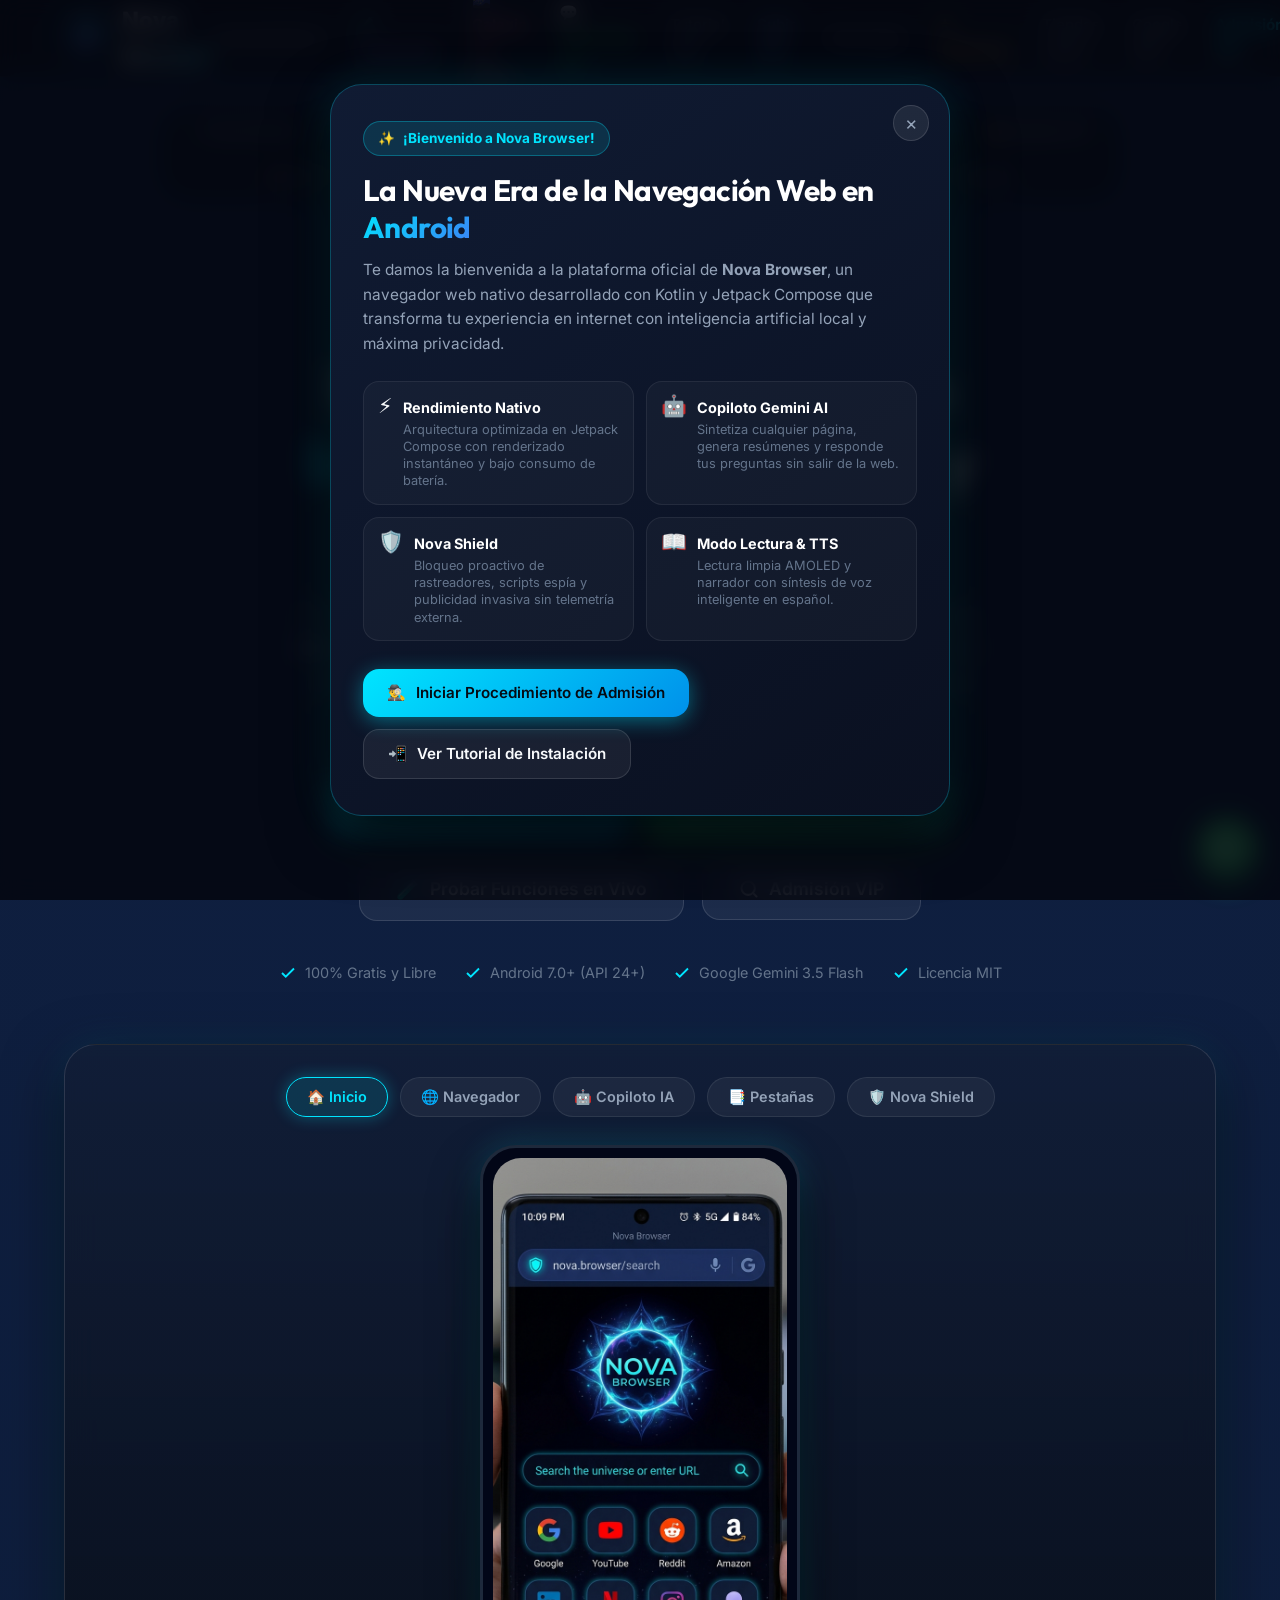
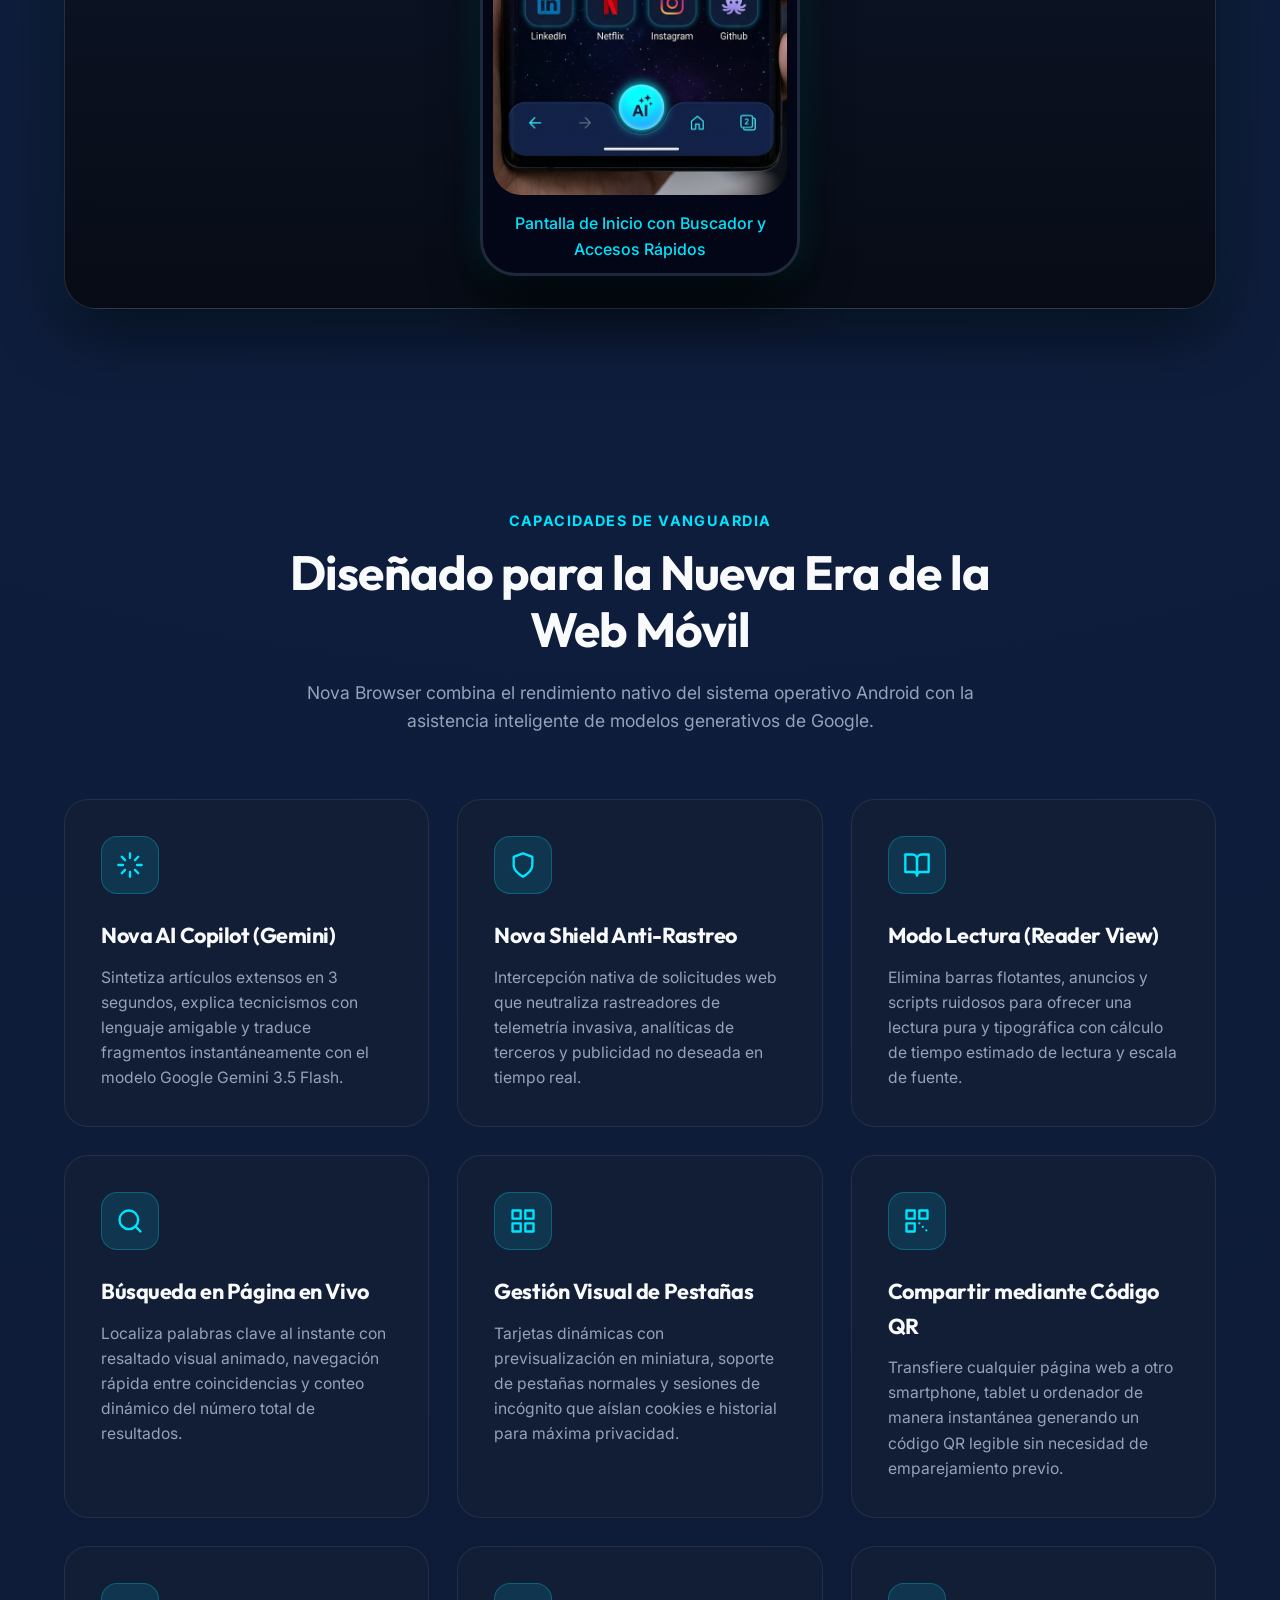
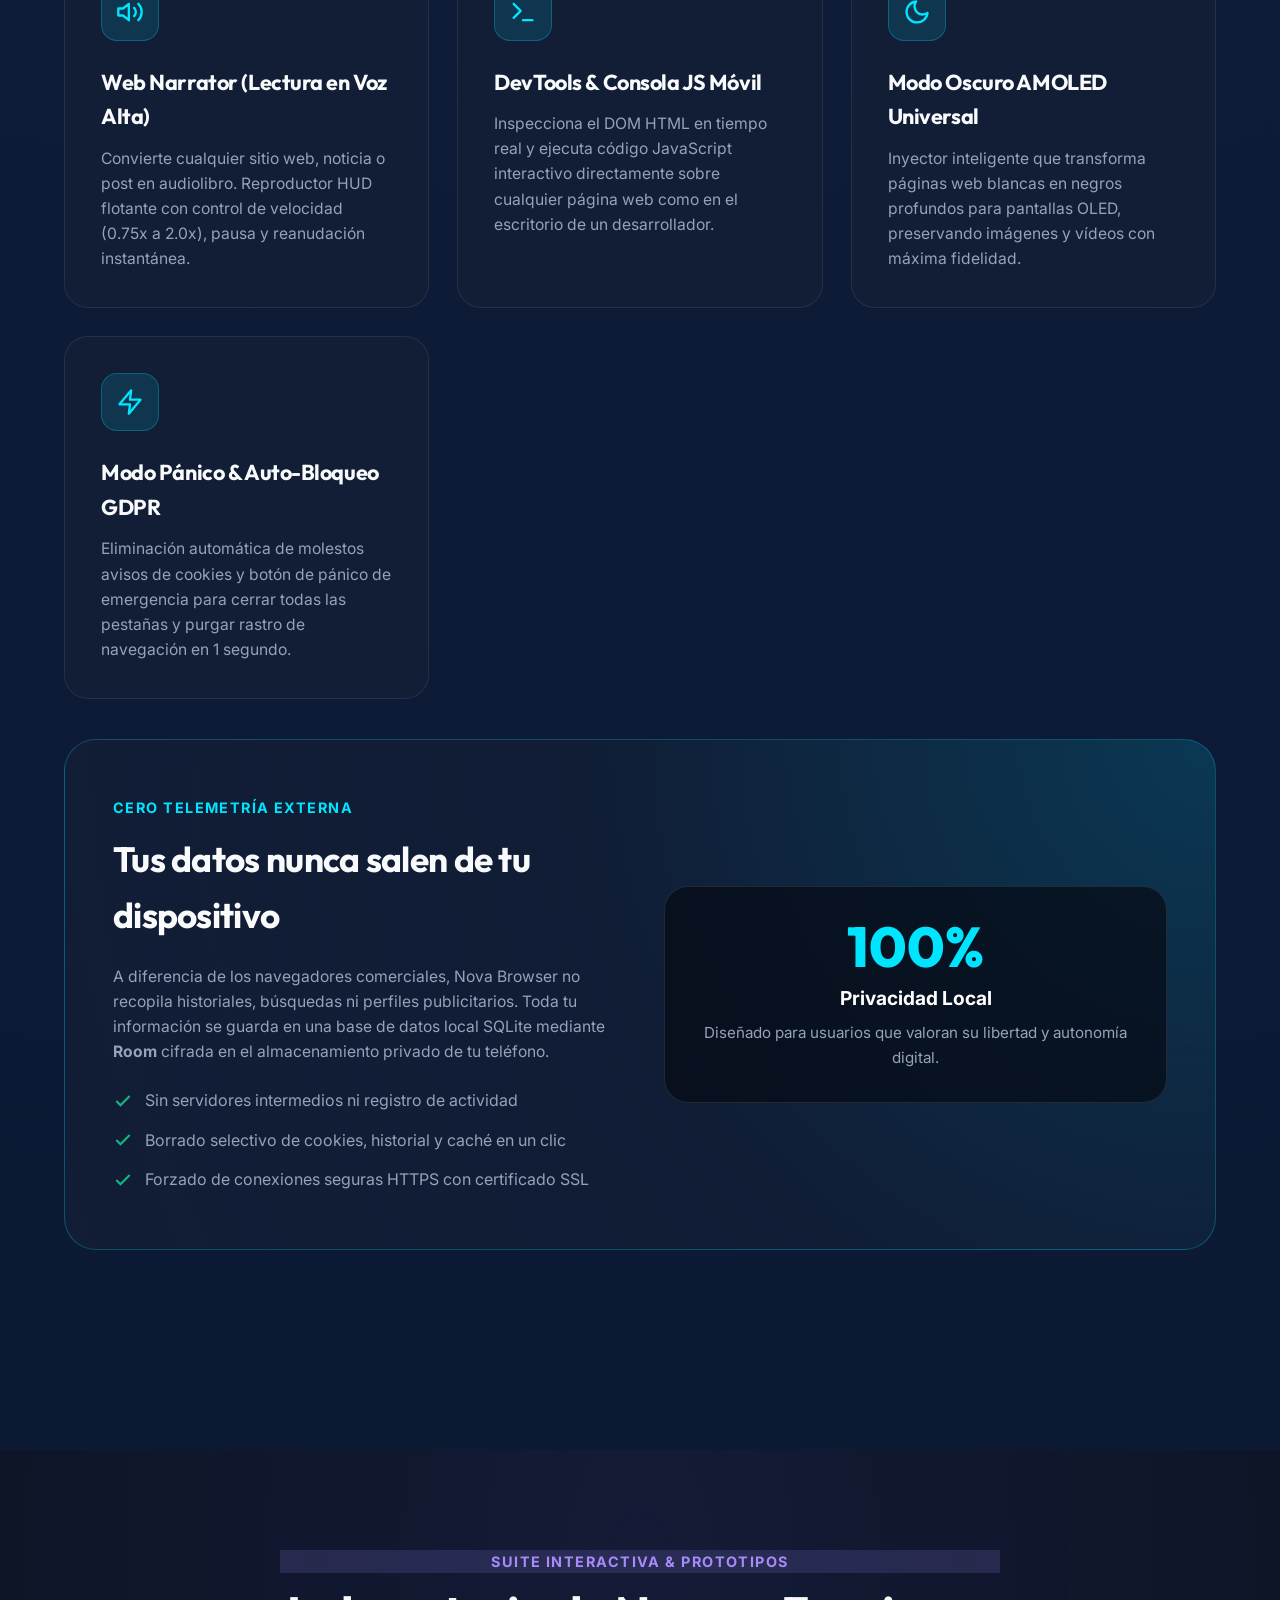
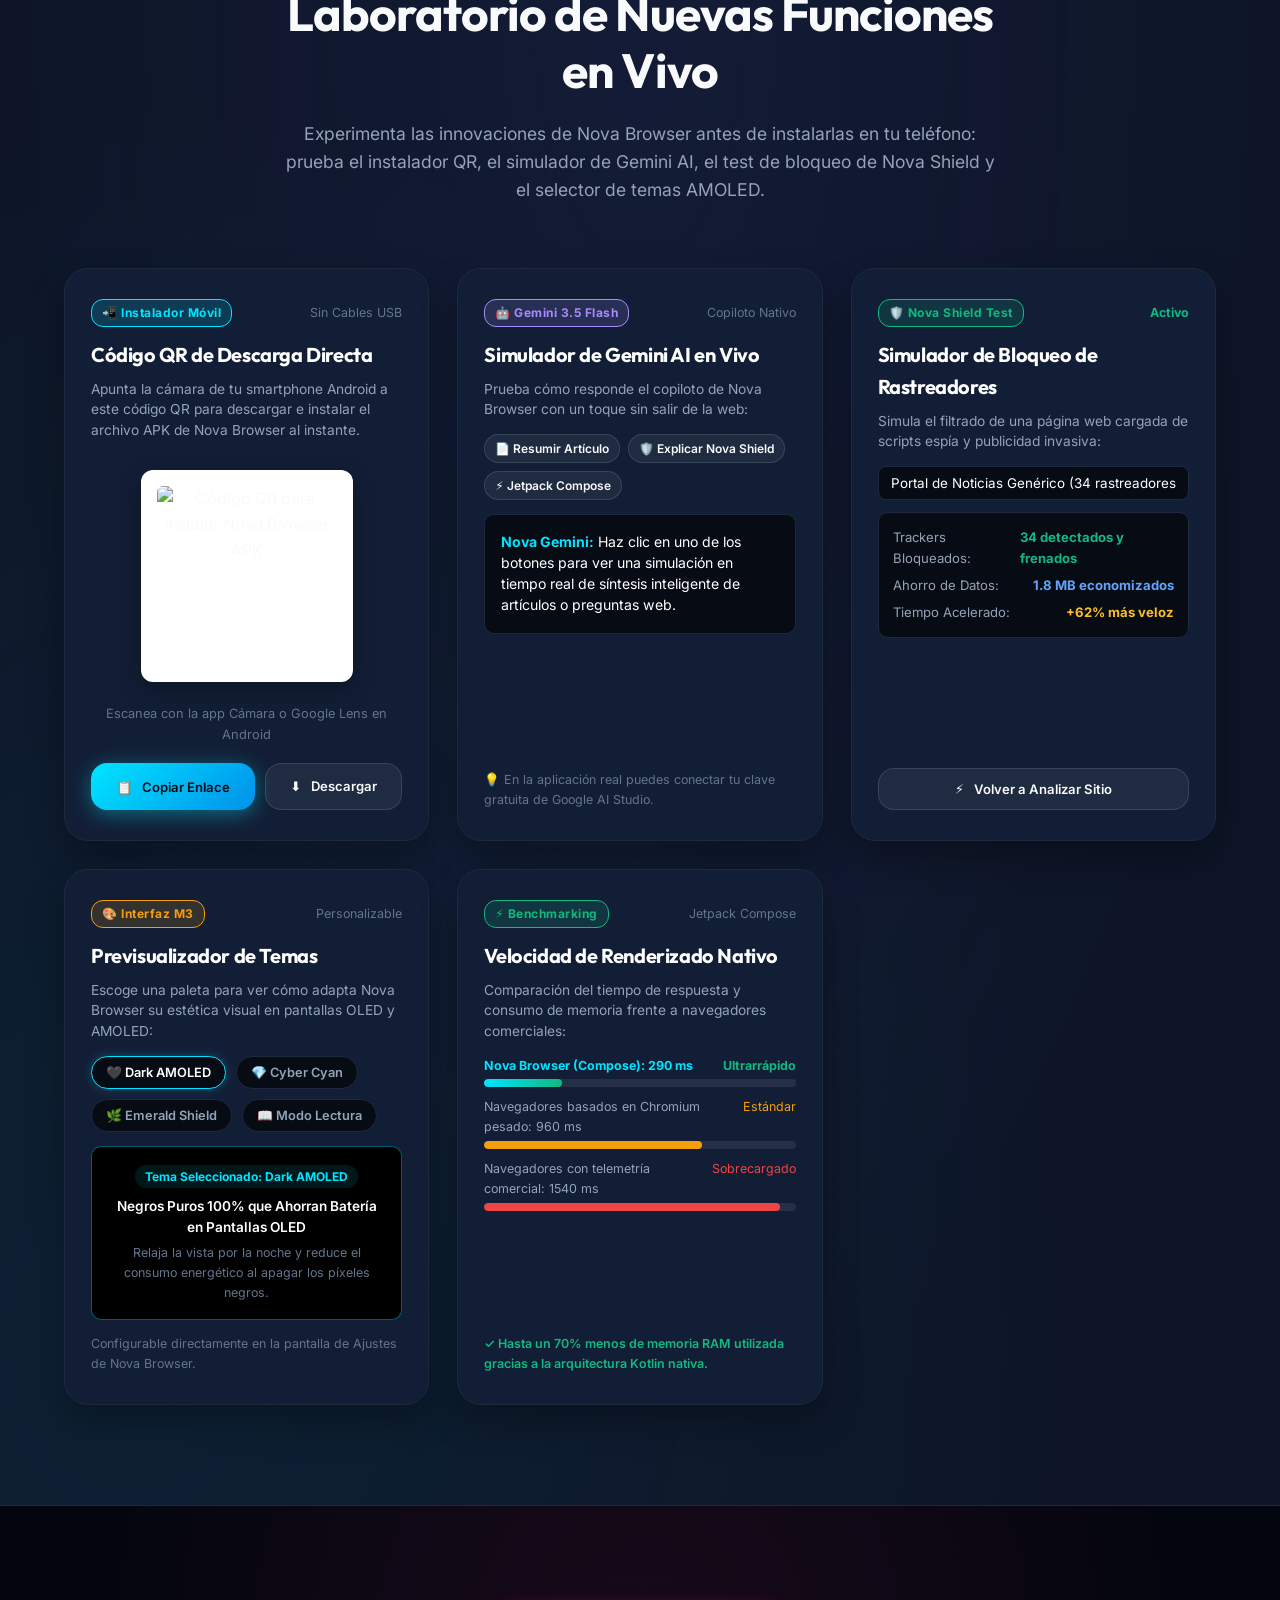
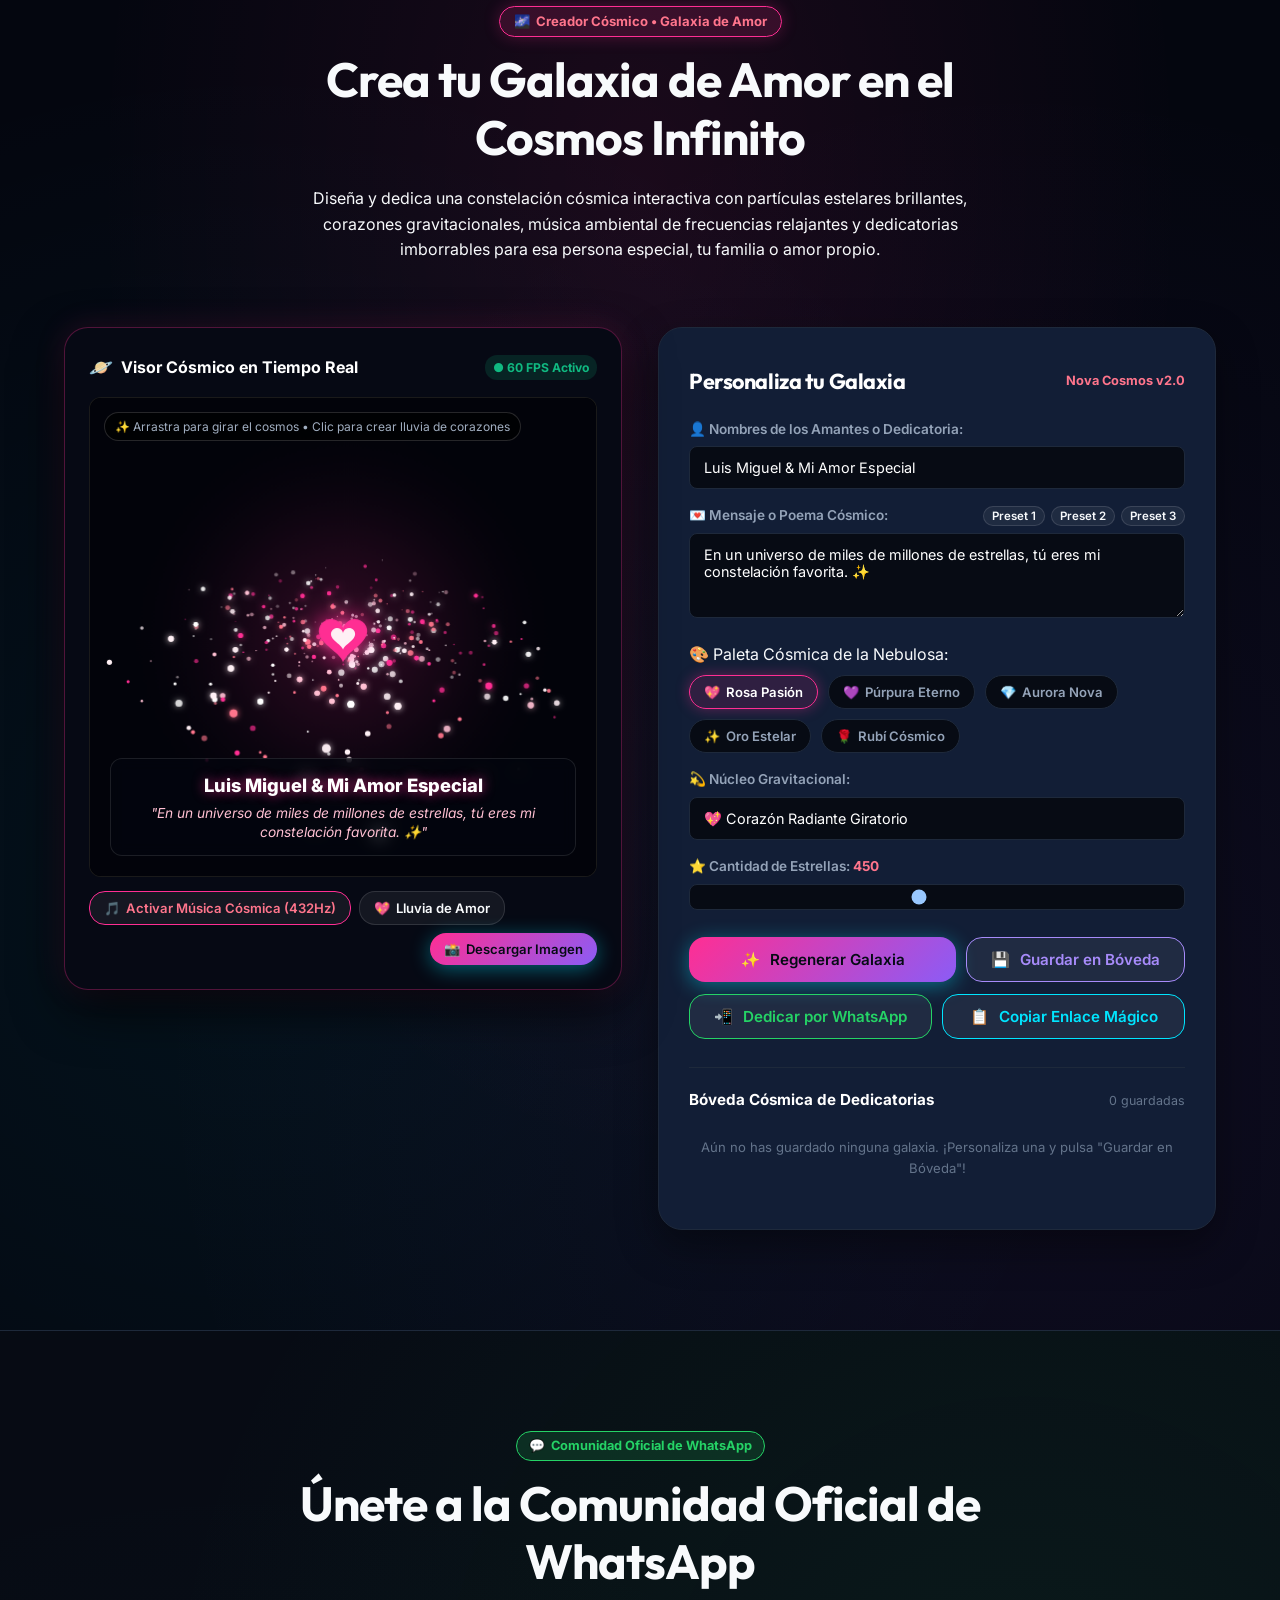
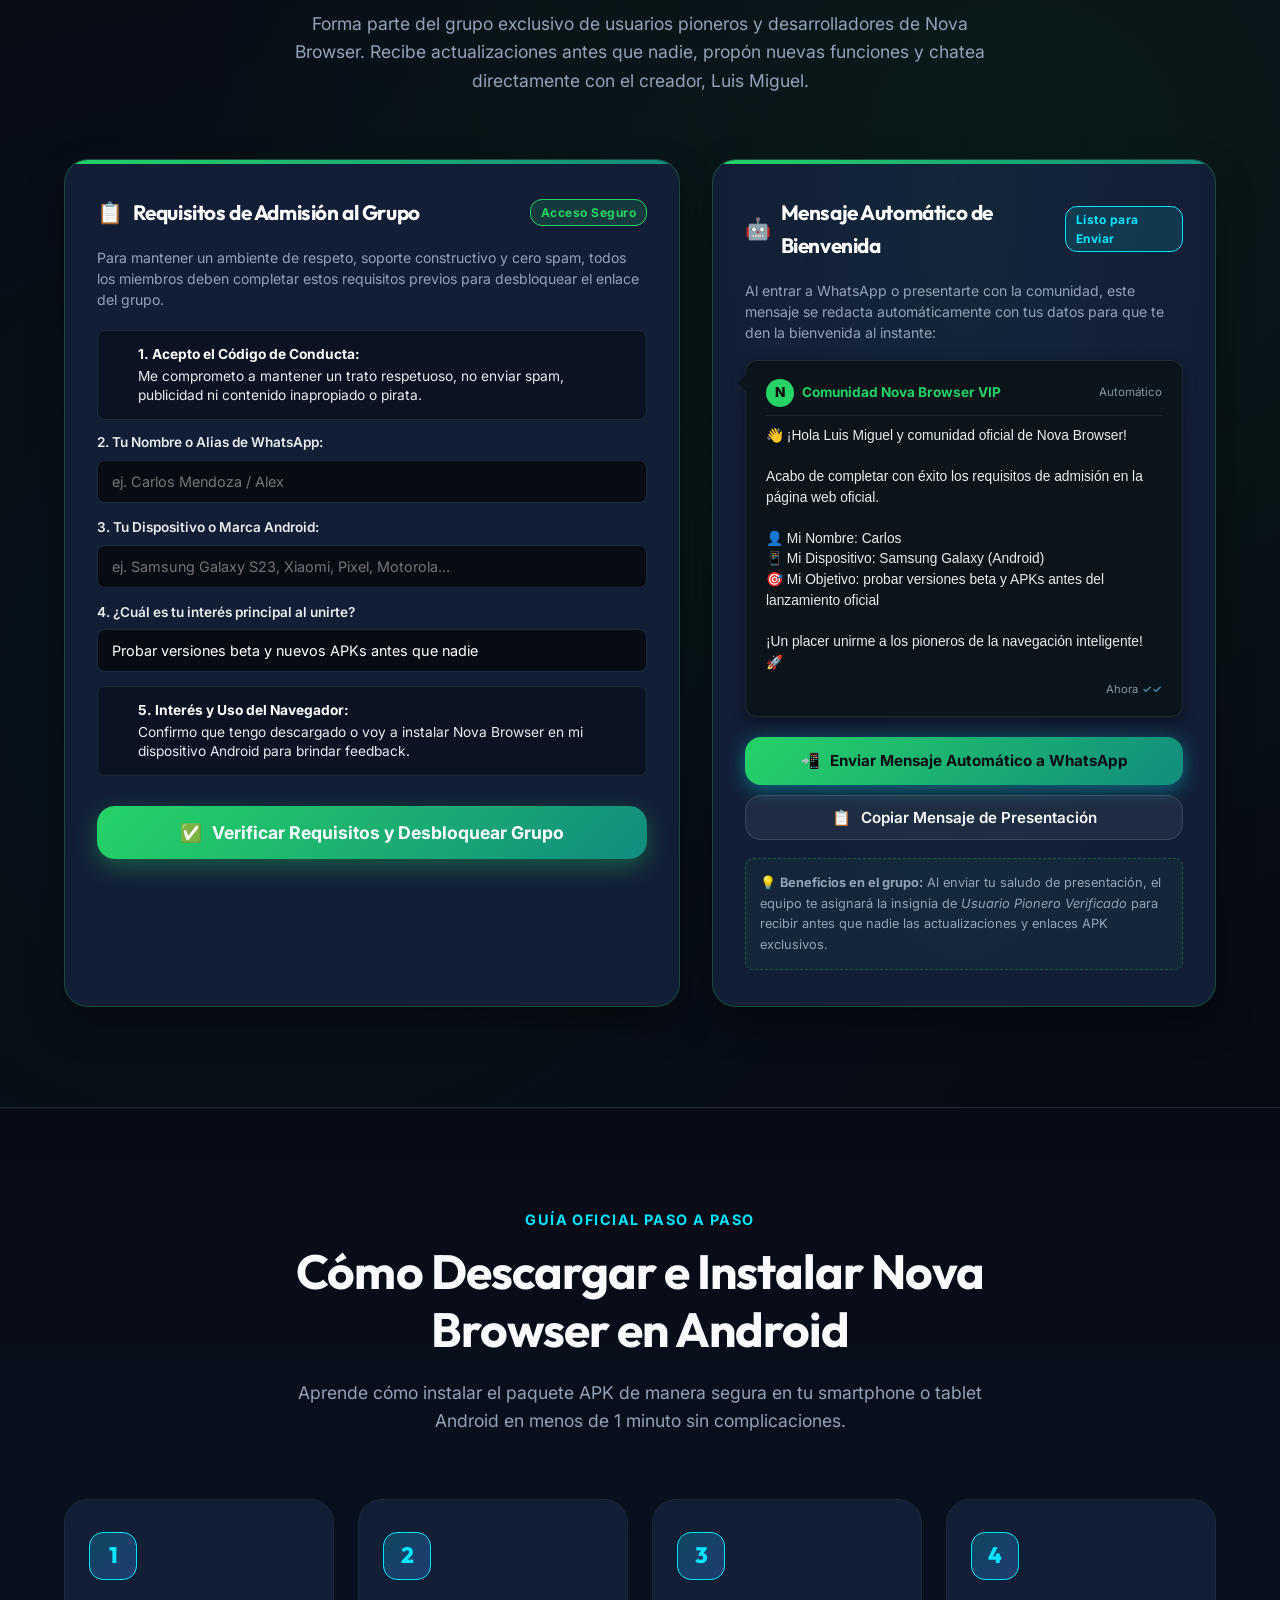
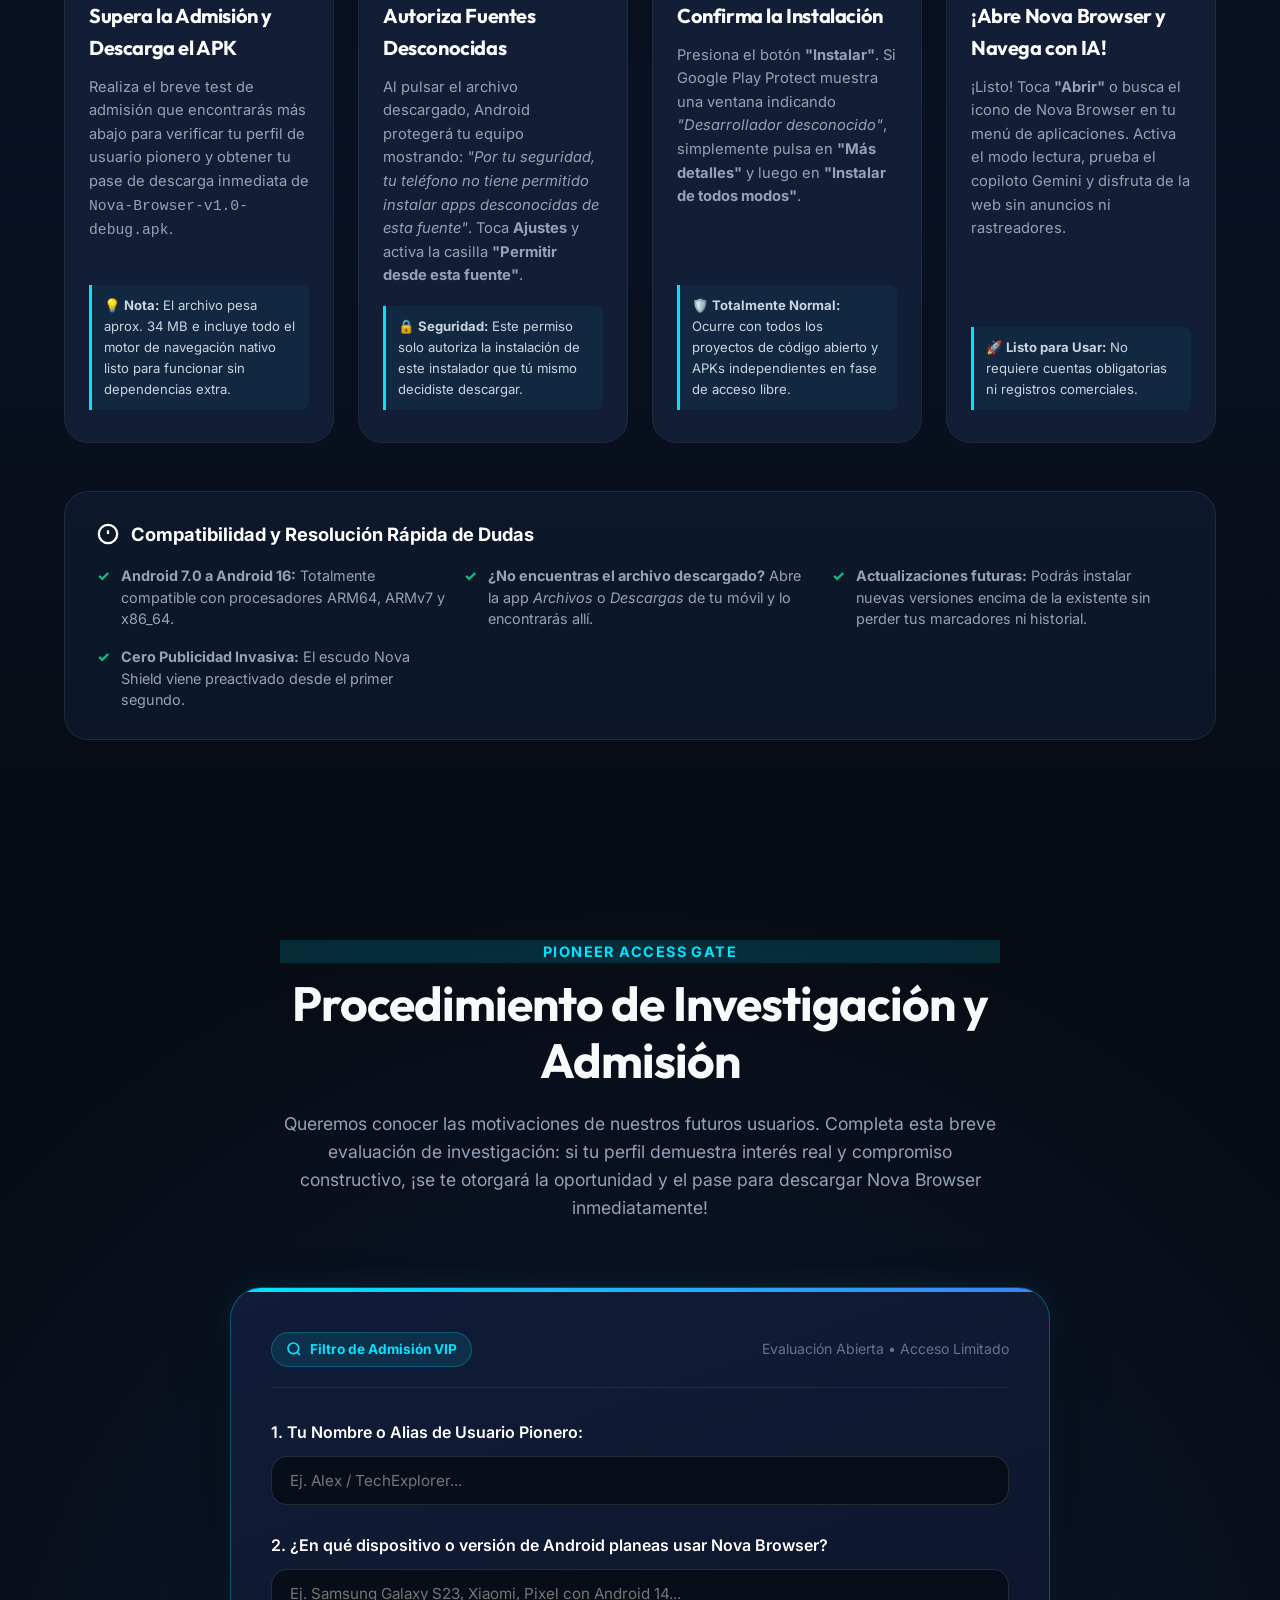
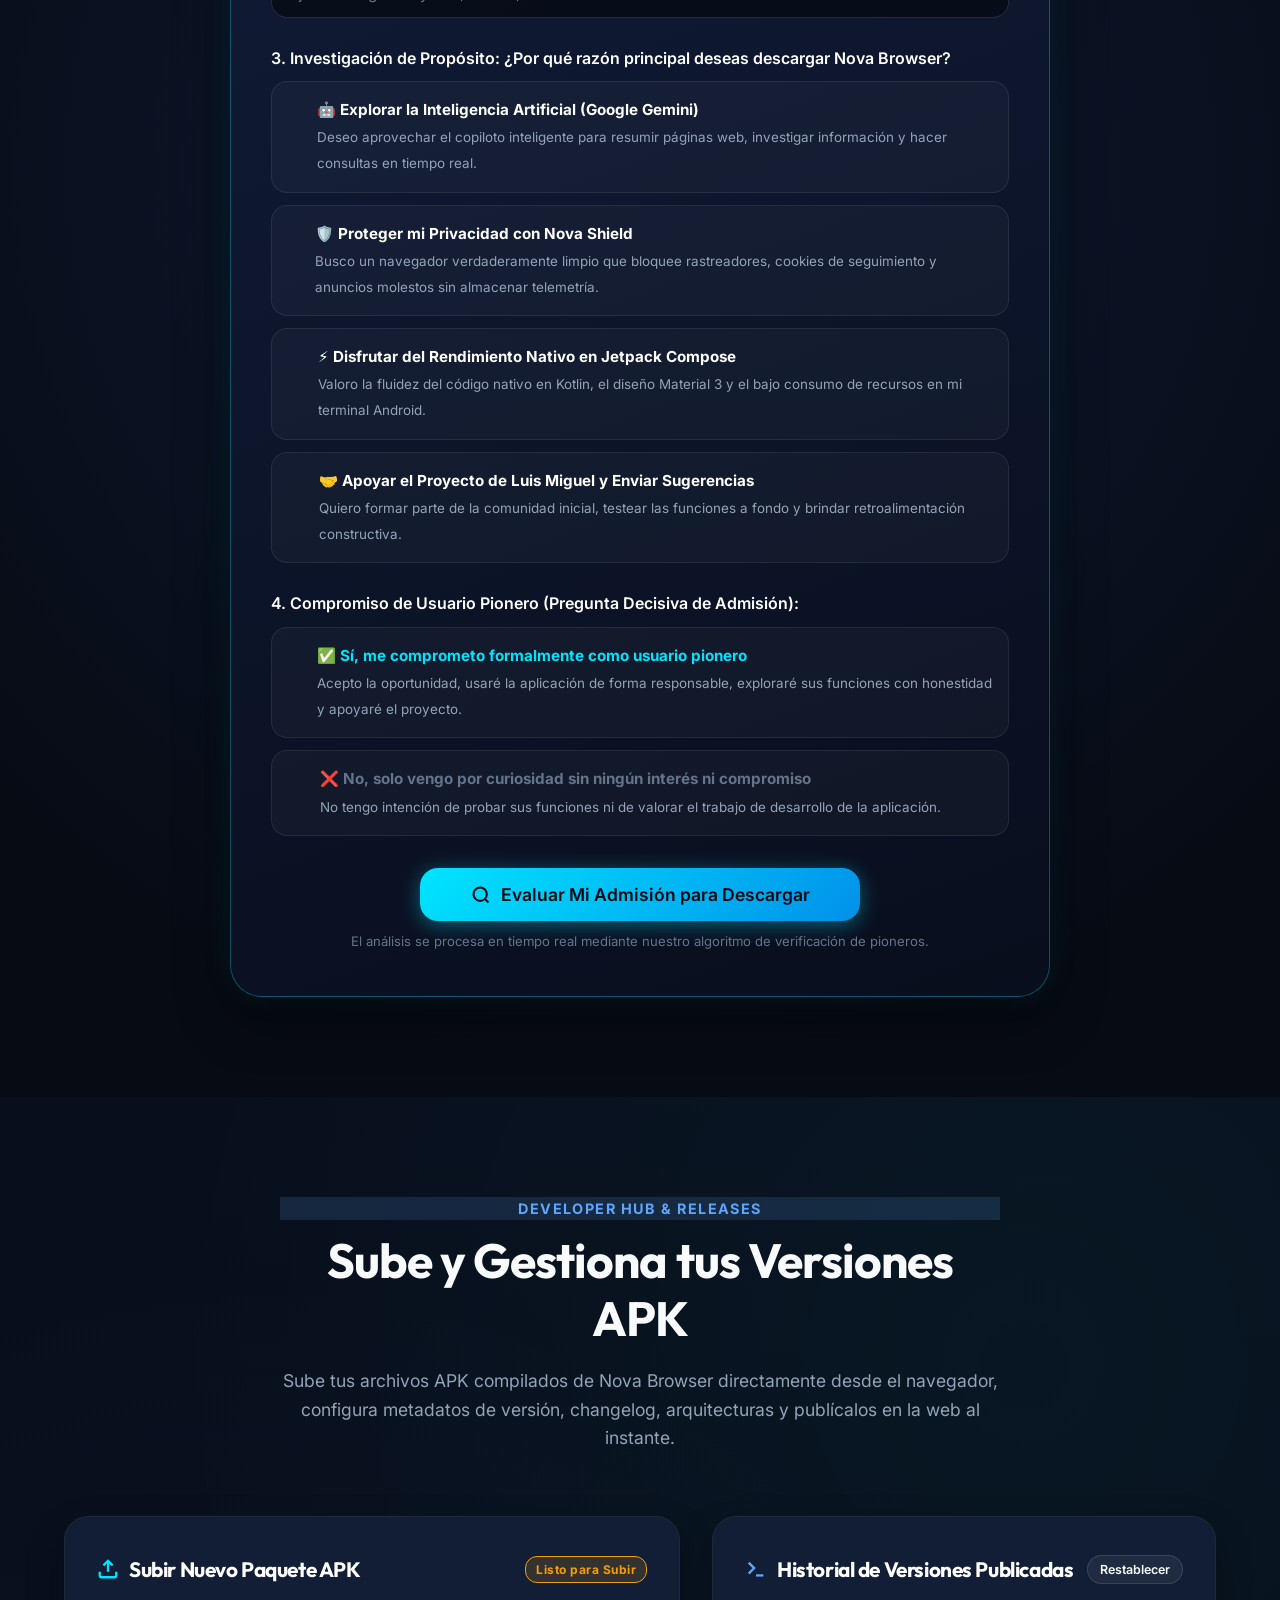
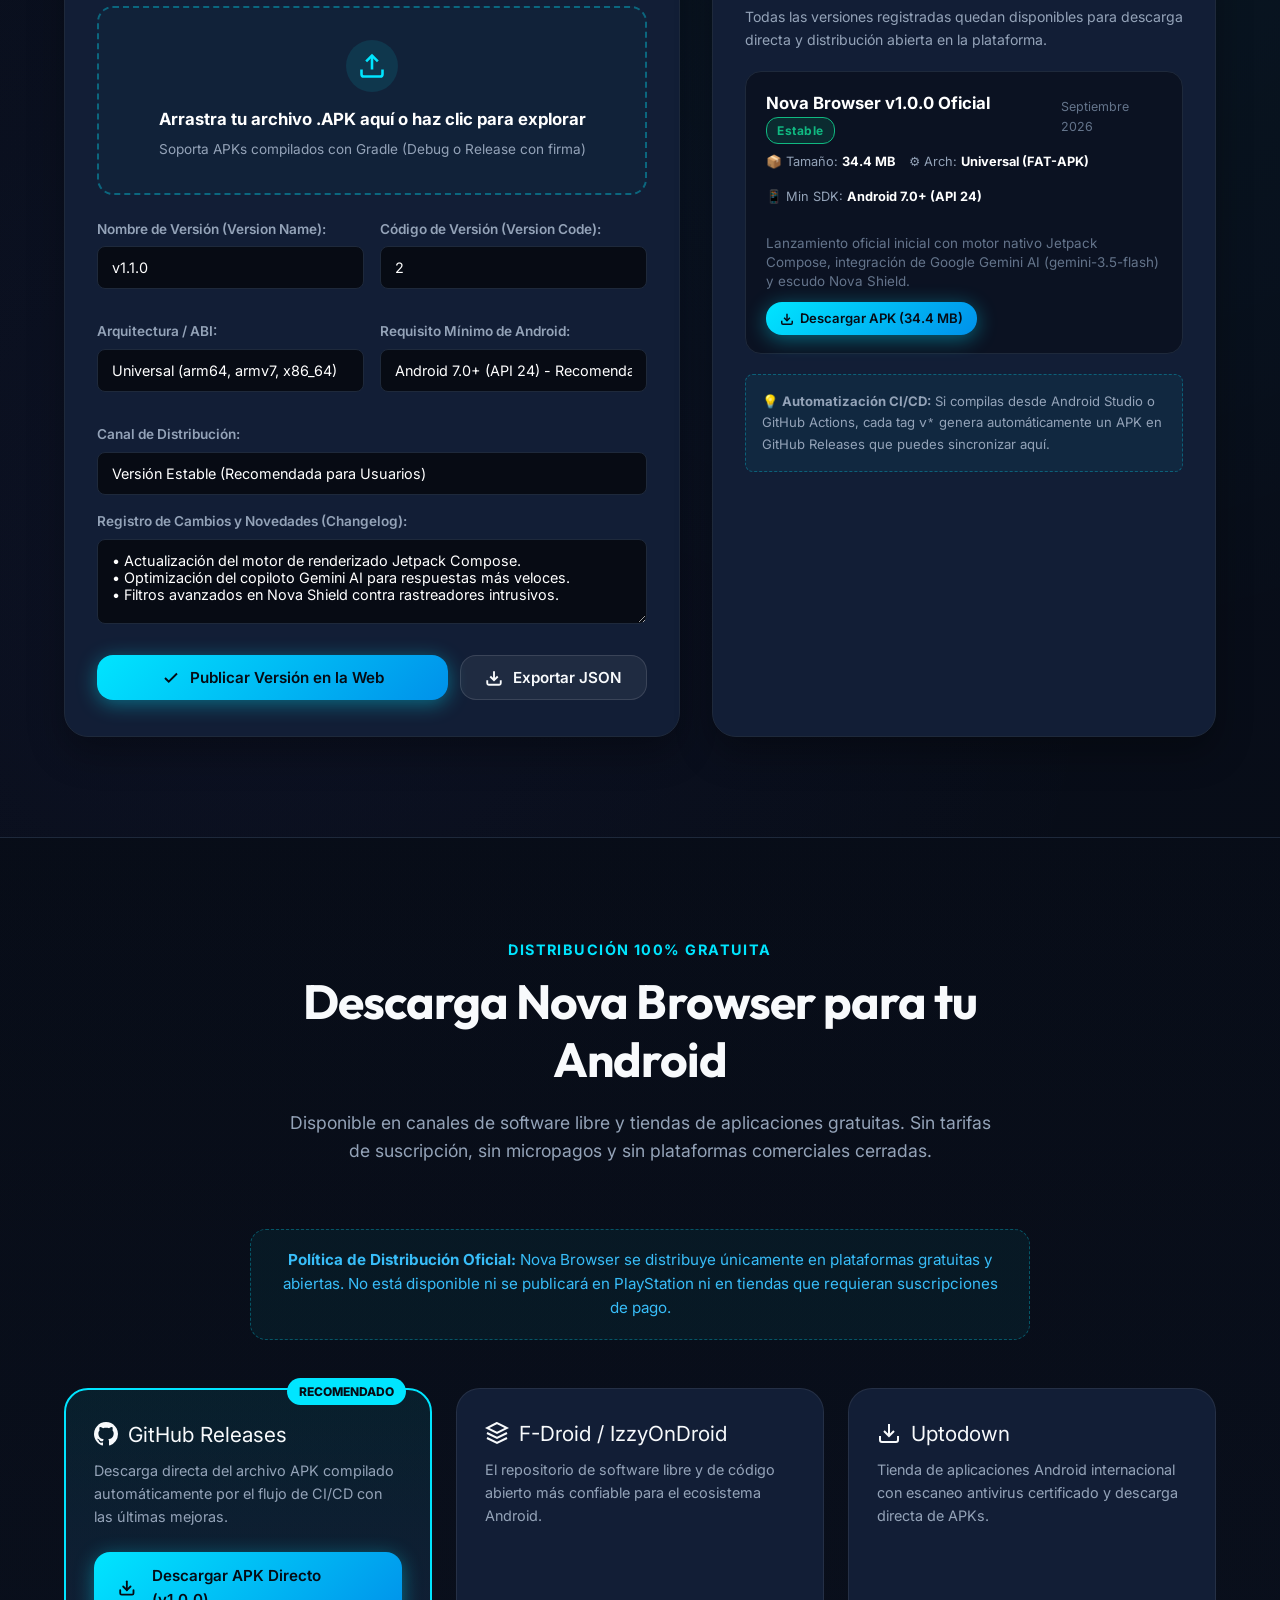
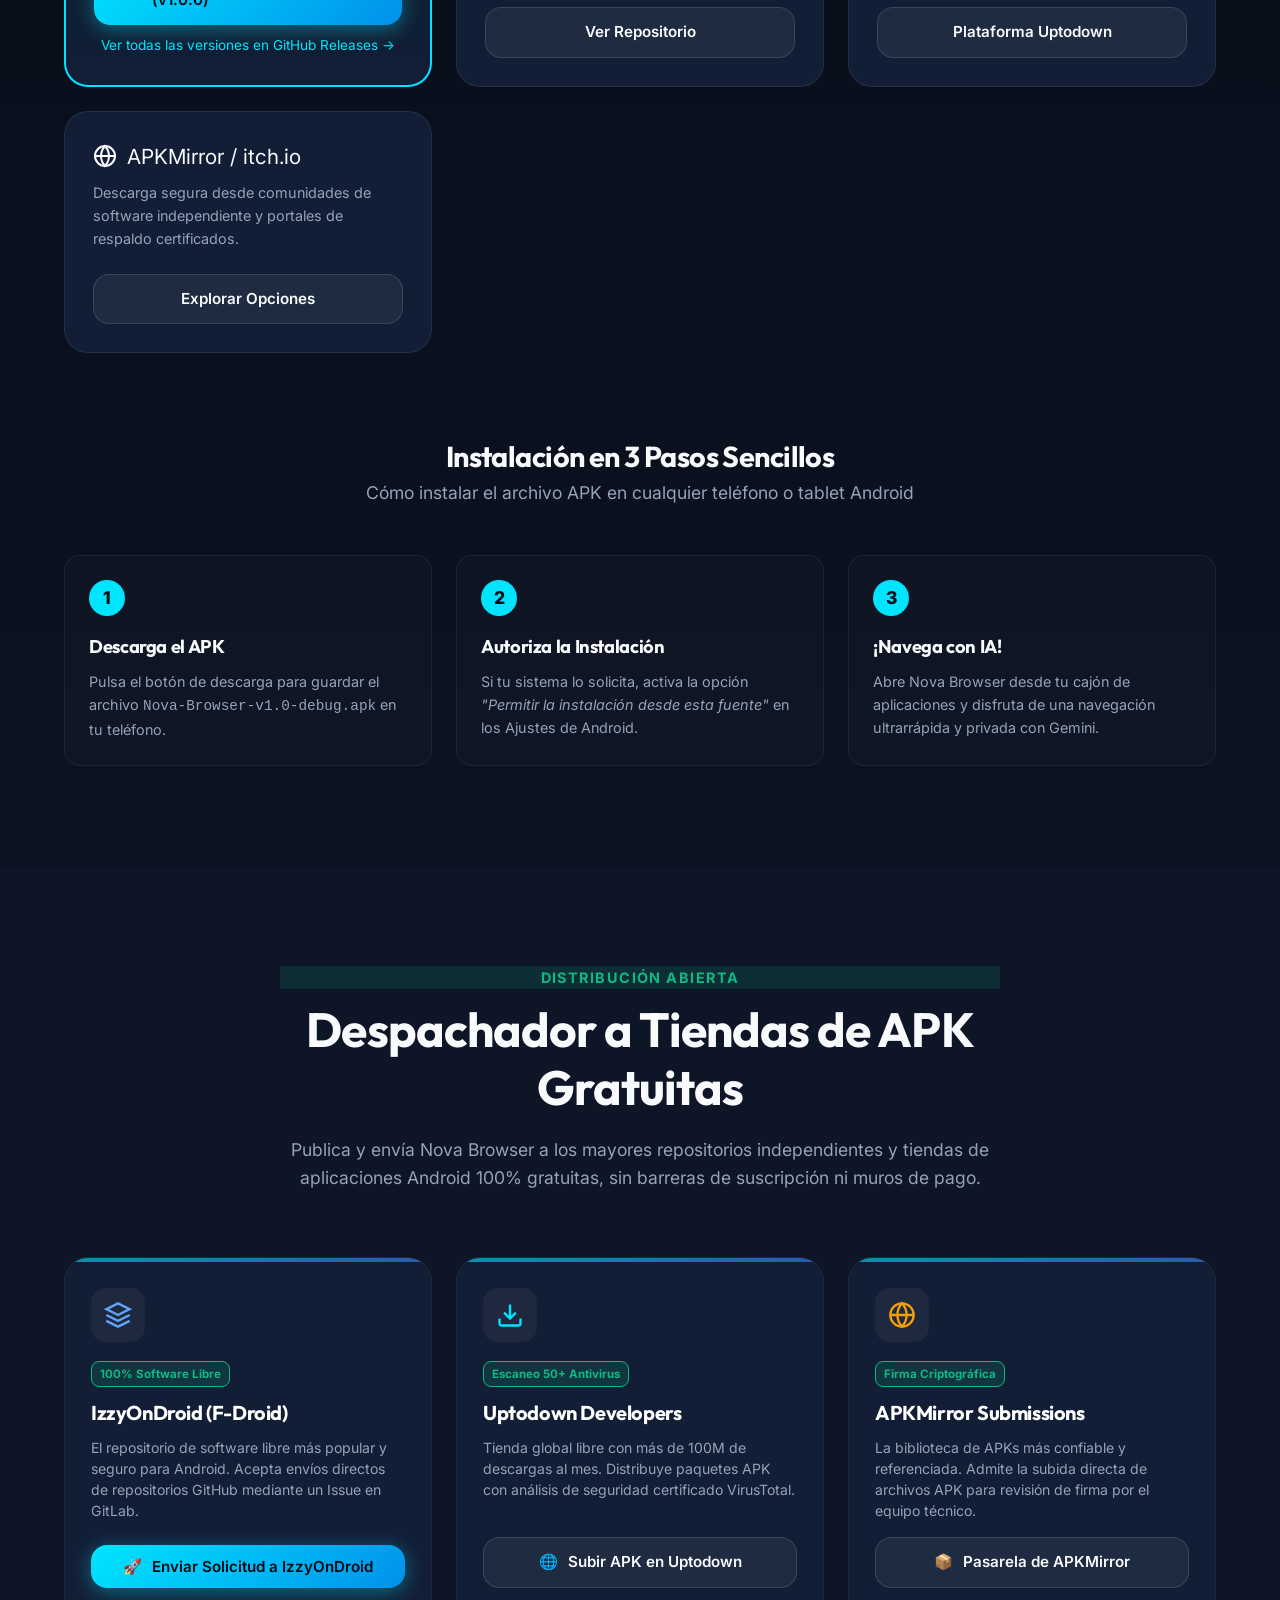
==== commit a3ecbcc5: "feat: add Material 3 toast notification system Implement responsive toast notification components wi" ====
--- a/index.html
+++ b/index.html
@@ -2112,7 +2112,339 @@
       border-color: var(--cyan-electric);
     }
 
+    /* --- Sistema de Notificaciones Toast Material 3 --- */
+    .toast-container {
+      position: fixed;
+      bottom: 24px;
+      left: 50%;
+      transform: translateX(-50%);
+      z-index: 10000;
+      display: flex;
+      flex-direction: column;
+      gap: 10px;
+      pointer-events: none;
+      width: 90%;
+      max-width: 440px;
+    }
+
+    .toast-pill {
+      background: #0D1527;
+      border: 1px solid var(--border-color);
+      border-radius: 30px;
+      padding: 12px 20px;
+      color: #FFFFFF;
+      font-size: 0.88rem;
+      display: flex;
+      align-items: center;
+      gap: 12px;
+      box-shadow: 0 12px 32px rgba(0, 0, 0, 0.6);
+      pointer-events: auto;
+      animation: toastSlideUp 0.35s cubic-bezier(0.16, 1, 0.3, 1) forwards;
+      transition: opacity 0.3s ease, transform 0.3s ease;
+    }
+
+    .toast-pill.toast-success {
+      border-color: var(--green-secure);
+      background: linear-gradient(135deg, rgba(16, 185, 129, 0.15), #0D1527);
+    }
+
+    .toast-pill.toast-info {
+      border-color: var(--cyan-electric);
+      background: linear-gradient(135deg, rgba(0, 229, 255, 0.15), #0D1527);
+    }
+
+    .toast-pill.toast-love {
+      border-color: #FF2E93;
+      background: linear-gradient(135deg, rgba(255, 46, 147, 0.2), #0D1527);
+    }
+
+    .toast-pill.hiding {
+      opacity: 0;
+      transform: translateY(15px);
+    }
+
+    @keyframes toastSlideUp {
+      from { opacity: 0; transform: translateY(20px) scale(0.95); }
+      to { opacity: 1; transform: translateY(0) scale(1); }
+    }
+
+    /* --- Menú Móvil Hamburguesa y Drawer --- */
+    .mobile-nav-toggle {
+      display: none;
+      background: transparent;
+      border: 1px solid var(--border-color);
+      color: #FFFFFF;
+      border-radius: var(--radius-sm);
+      padding: 8px 12px;
+      font-size: 1.25rem;
+      cursor: pointer;
+      align-items: center;
+      justify-content: center;
+      transition: var(--transition-fast);
+    }
+
+    .mobile-nav-toggle:hover {
+      border-color: var(--cyan-electric);
+      color: var(--cyan-electric);
+    }
+
+    .mobile-drawer-overlay {
+      position: fixed;
+      top: 0;
+      left: 0;
+      width: 100vw;
+      height: 100vh;
+      background: rgba(0, 0, 0, 0.75);
+      backdrop-filter: blur(8px);
+      z-index: 2000;
+      opacity: 0;
+      visibility: hidden;
+      transition: opacity 0.3s ease, visibility 0.3s ease;
+    }
+
+    .mobile-drawer-overlay.active {
+      opacity: 1;
+      visibility: visible;
+    }
+
+    .mobile-drawer {
+      position: fixed;
+      top: 0;
+      right: 0;
+      width: 82%;
+      max-width: 340px;
+      height: 100vh;
+      background: #080D1A;
+      border-left: 1px solid var(--border-color);
+      box-shadow: -10px 0 40px rgba(0, 0, 0, 0.7);
+      z-index: 2001;
+      transform: translateX(100%);
+      transition: transform 0.35s cubic-bezier(0.16, 1, 0.3, 1);
+      display: flex;
+      flex-direction: column;
+      padding: 24px;
+      overflow-y: auto;
+    }
+
+    .mobile-drawer-overlay.active .mobile-drawer {
+      transform: translateX(0);
+    }
+
+    .mobile-drawer-header {
+      display: flex;
+      align-items: center;
+      justify-content: space-between;
+      padding-bottom: 18px;
+      border-bottom: 1px solid var(--border-color);
+      margin-bottom: 18px;
+    }
+
+    .mobile-drawer-links {
+      list-style: none;
+      display: flex;
+      flex-direction: column;
+      gap: 12px;
+      padding: 0;
+      margin: 0;
+    }
+
+    .mobile-drawer-link {
+      color: #FFFFFF;
+      text-decoration: none;
+      font-size: 0.95rem;
+      font-weight: 600;
+      padding: 10px 14px;
+      border-radius: 8px;
+      display: flex;
+      align-items: center;
+      gap: 10px;
+      transition: var(--transition-fast);
+      background: rgba(255, 255, 255, 0.02);
+      border: 1px solid transparent;
+    }
+
+    .mobile-drawer-link:hover, .mobile-drawer-link:active {
+      background: rgba(0, 229, 255, 0.1);
+      border-color: rgba(0, 229, 255, 0.3);
+      color: var(--cyan-electric);
+    }
+
+    /* --- SISTEMA: Creador de Galaxia de Amor (#galaxia-de-amor) --- */
+    .galaxy-section {
+      padding: 100px 0;
+      background: radial-gradient(ellipse at 50% 20%, rgba(255, 46, 147, 0.09) 0%, transparent 60%),
+                  radial-gradient(ellipse at 80% 80%, rgba(139, 92, 246, 0.08) 0%, transparent 60%),
+                  radial-gradient(ellipse at 20% 70%, rgba(0, 229, 255, 0.06) 0%, transparent 60%),
+                  #04060F;
+      border-bottom: 1px solid var(--border-color);
+      position: relative;
+      overflow: hidden;
+    }
+
+    .galaxy-badge {
+      display: inline-flex;
+      align-items: center;
+      gap: 6px;
+      padding: 4px 14px;
+      border-radius: 20px;
+      background: rgba(255, 46, 147, 0.15);
+      border: 1px solid #FF2E93;
+      color: #FF758C;
+      font-size: 0.82rem;
+      font-weight: 700;
+      margin-bottom: 14px;
+      box-shadow: 0 0 16px rgba(255, 46, 147, 0.25);
+    }
+
+    .galaxy-main-grid {
+      display: grid;
+      grid-template-columns: 1fr 1fr;
+      gap: 36px;
+      margin-top: 40px;
+      align-items: start;
+    }
+
+    .galaxy-canvas-card {
+      background: #060914;
+      border: 1px solid rgba(255, 46, 147, 0.3);
+      border-radius: var(--radius-lg);
+      padding: 24px;
+      box-shadow: 0 20px 50px rgba(0, 0, 0, 0.7), 0 0 30px rgba(255, 46, 147, 0.15);
+      position: relative;
+    }
+
+    .galaxy-canvas-container {
+      position: relative;
+      width: 100%;
+      height: 480px;
+      border-radius: 12px;
+      overflow: hidden;
+      background: #000000;
+      border: 1px solid rgba(255, 255, 255, 0.1);
+      cursor: crosshair;
+    }
+
+    #galaxyCanvas {
+      width: 100%;
+      height: 100%;
+      display: block;
+    }
+
+    .galaxy-canvas-overlay-text {
+      position: absolute;
+      bottom: 20px;
+      left: 20px;
+      right: 20px;
+      pointer-events: none;
+      text-align: center;
+      z-index: 2;
+      background: rgba(4, 6, 15, 0.7);
+      backdrop-filter: blur(8px);
+      padding: 12px 18px;
+      border-radius: 12px;
+      border: 1px solid rgba(255, 255, 255, 0.1);
+    }
+
+    .galaxy-dedication-title {
+      font-size: 1.15rem;
+      font-weight: 800;
+      color: #FFFFFF;
+      margin-bottom: 4px;
+      text-shadow: 0 0 12px rgba(255, 46, 147, 0.8);
+    }
+
+    .galaxy-dedication-msg {
+      font-size: 0.86rem;
+      color: #FFC0D3;
+      line-height: 1.4;
+      font-style: italic;
+    }
+
+    .galaxy-interactive-hint {
+      position: absolute;
+      top: 14px;
+      left: 14px;
+      font-size: 0.75rem;
+      background: rgba(0, 0, 0, 0.65);
+      padding: 4px 10px;
+      border-radius: 20px;
+      color: #A0AEC0;
+      border: 1px solid rgba(255, 255, 255, 0.15);
+      pointer-events: none;
+    }
+
+    .galaxy-controls-card {
+      background: var(--bg-card);
+      border: 1px solid var(--border-color);
+      border-radius: var(--radius-lg);
+      padding: 36px 30px;
+      box-shadow: 0 16px 40px rgba(0, 0, 0, 0.4);
+    }
+
+    .galaxy-palette-selector {
+      display: flex;
+      gap: 10px;
+      flex-wrap: wrap;
+      margin-top: 8px;
+      margin-bottom: 16px;
+    }
+
+    .galaxy-palette-btn {
+      padding: 8px 14px;
+      border-radius: 20px;
+      font-size: 0.82rem;
+      font-weight: 600;
+      cursor: pointer;
+      border: 1px solid var(--border-color);
+      background: var(--bg-primary);
+      color: var(--text-muted);
+      transition: var(--transition-fast);
+      display: inline-flex;
+      align-items: center;
+      gap: 6px;
+    }
+
+    .galaxy-palette-btn.active {
+      border-color: #FF2E93;
+      color: #FFFFFF;
+      box-shadow: 0 0 14px rgba(255, 46, 147, 0.35);
+      background: rgba(255, 46, 147, 0.12);
+    }
+
+    .galaxy-actions-row {
+      display: flex;
+      gap: 10px;
+      flex-wrap: wrap;
+      margin-top: 20px;
+    }
+
+    .vault-item-card {
+      background: rgba(7, 11, 20, 0.8);
+      border: 1px solid var(--border-color);
+      border-radius: var(--radius-md);
+      padding: 16px;
+      margin-top: 14px;
+      display: flex;
+      align-items: center;
+      justify-content: space-between;
+      gap: 12px;
+      transition: var(--transition-fast);
+    }
+
+    .vault-item-card:hover {
+      border-color: #FF2E93;
+    }
+
     @media (max-width: 900px) {
+      .mobile-nav-toggle {
+        display: flex;
+      }
+      .galaxy-main-grid {
+        grid-template-columns: 1fr;
+      }
+      .galaxy-canvas-container {
+        height: 380px;
+      }
       .whatsapp-grid {
         grid-template-columns: 1fr;
       }
@@ -2142,6 +2474,46 @@
   </style>
 </head>
 <body>
+
+  <!-- Contenedor Global de Notificaciones Toast Material 3 -->
+  <div id="toastContainer" class="toast-container" aria-live="polite"></div>
+
+  <!-- Drawer / Menú Móvil Desplegable -->
+  <div id="mobileDrawerOverlay" class="mobile-drawer-overlay" onclick="handleDrawerOverlayClick(event)">
+    <div class="mobile-drawer" role="dialog" aria-modal="true" aria-label="Menú de Navegación Móvil">
+      <div class="mobile-drawer-header">
+        <div style="display: flex; align-items: center; gap: 10px;">
+          <img src="assets/nova-browser-logo.png" alt="Nova Browser Logo" width="32" height="32" style="border-radius: 8px;">
+          <strong style="color: #FFFFFF; font-size: 1.1rem;">Nova Browser</strong>
+        </div>
+        <button class="welcome-close-btn" onclick="toggleMobileDrawer(false)" aria-label="Cerrar Menú">&times;</button>
+      </div>
+
+      <ul class="mobile-drawer-links">
+        <li><a href="#caracteristicas" class="mobile-drawer-link" onclick="toggleMobileDrawer(false)"><span>⚡</span> Características</a></li>
+        <li><a href="#laboratorio" class="mobile-drawer-link" onclick="toggleMobileDrawer(false)"><span>🧪</span> Laboratorio en Vivo</a></li>
+        <li><a href="#galaxia-de-amor" class="mobile-drawer-link" onclick="toggleMobileDrawer(false)" style="color: #FF758C; border-color: rgba(255, 46, 147, 0.4);"><span>🌌</span> Galaxia de Amor</a></li>
+        <li><a href="#comunidad-whatsapp" class="mobile-drawer-link" onclick="toggleMobileDrawer(false)" style="color: #25D366; border-color: rgba(37, 211, 102, 0.3);"><span>💬</span> WhatsApp VIP</a></li>
+        <li><a href="#tutorial" class="mobile-drawer-link" onclick="toggleMobileDrawer(false)"><span>📲</span> Tutorial APK</a></li>
+        <li><a href="#lanzamiento" class="mobile-drawer-link" onclick="toggleMobileDrawer(false)"><span>🚀</span> Subir Versión APK</a></li>
+        <li><a href="#descarga" class="mobile-drawer-link" onclick="toggleMobileDrawer(false)"><span>📦</span> Descargas Oficiales</a></li>
+        <li><a href="#opiniones" class="mobile-drawer-link" onclick="toggleMobileDrawer(false)"><span>★</span> Opiniones & Reseñas</a></li>
+        <li><a href="#tiendas-apk" class="mobile-drawer-link" onclick="toggleMobileDrawer(false)"><span>🌐</span> Tiendas Libres</a></li>
+        <li><a href="#indexacion-google" class="mobile-drawer-link" onclick="toggleMobileDrawer(false)"><span>🔍</span> Google SEO</a></li>
+        <li><a href="#investigacion" class="mobile-drawer-link" onclick="toggleMobileDrawer(false)"><span>🕵️‍♂️</span> Admisión VIP</a></li>
+        <li><a href="#faq" class="mobile-drawer-link" onclick="toggleMobileDrawer(false)"><span>❓</span> Preguntas Frecuentes</a></li>
+      </ul>
+
+      <div style="margin-top: 24px; display: flex; flex-direction: column; gap: 10px;">
+        <a href="https://github.com/luismiguel38338-cmd/XboxLR-Browser/releases/download/v1.0.0/Nova-Browser-v1.0-debug.apk" class="btn btn-primary" style="justify-content: center; width: 100%;">
+          <span>⬇️</span> Descargar APK (34 MB)
+        </a>
+        <a href="#comunidad-whatsapp" class="btn btn-secondary" onclick="toggleMobileDrawer(false)" style="justify-content: center; width: 100%; border-color: #25D366; color: #25D366;">
+          <span>💬</span> Entrar a WhatsApp
+        </a>
+      </div>
+    </div>
+  </div>
 
   <!-- Modal Interactivo de Bienvenida -->
   <div id="welcomeModalOverlay" class="welcome-overlay" onclick="handleOverlayClick(event)">
@@ -2209,6 +2581,7 @@
       <ul class="nav-links">
         <li><a href="#caracteristicas" class="nav-link">Características</a></li>
         <li><a href="#laboratorio" class="nav-link" style="color: #A78BFA; font-weight: 600;">🧪 Laboratorio</a></li>
+        <li><a href="#galaxia-de-amor" class="nav-link" style="color: #FF758C; font-weight: 700;">🌌 Galaxia de Amor</a></li>
         <li><a href="#comunidad-whatsapp" class="nav-link" style="color: #25D366; font-weight: 700;">💬 WhatsApp VIP</a></li>
         <li><a href="#tutorial" class="nav-link">Tutorial APK</a></li>
         <li><a href="#lanzamiento" class="nav-link" style="color: #60A5FA; font-weight: 600;">Subir APK</a></li>
@@ -2219,6 +2592,9 @@
         <li><a href="#investigacion" class="nav-link" style="color: var(--cyan-electric); font-weight: 700;">Admisión VIP</a></li>
       </ul>
       <div style="display: flex; align-items: center; gap: 10px;">
+        <button type="button" class="mobile-nav-toggle" onclick="toggleMobileDrawer(true)" aria-label="Abrir menú de navegación">
+          ☰
+        </button>
         <a href="#comunidad-whatsapp" class="btn btn-secondary" style="padding: 9px 14px; font-size: 0.85rem; border-color: #25D366; color: #25D366; gap: 6px;" title="Entrar a la comunidad oficial de WhatsApp">
           <span style="font-size: 1.05rem;">💬</span> WhatsApp
         </a>
@@ -2237,7 +2613,8 @@
   <!-- Barra Rápida de Categorías Organizadas -->
   <div class="category-nav-bar">
     <a href="#caracteristicas" class="category-chip">⚡ Características</a>
-    <a href="#laboratorio" class="category-chip">🧪 Laboratorio Interactivo</a>
+    <a href="#laboratorio" class="category-chip">🧪 Laboratorio</a>
+    <a href="#galaxia-de-amor" class="category-chip" style="color: #FF758C;">🌌 Galaxia de Amor</a>
     <a href="#comunidad-whatsapp" class="category-chip" style="color: #25D366;">💬 Comunidad WhatsApp</a>
     <a href="#tutorial" class="category-chip">📲 Tutorial APK</a>
     <a href="#investigacion" class="category-chip">🕵️‍♂️ Admisión VIP</a>
@@ -2755,6 +3132,175 @@
     </div>
   </section>
 
+  <!-- =========================================================================
+       SECCIÓN: Creador Interactivo de Galaxia de Amor (#galaxia-de-amor)
+       ========================================================================= -->
+  <section class="galaxy-section" id="galaxia-de-amor">
+    <div class="container">
+      <div class="section-header">
+        <span class="galaxy-badge">
+          <span>🌌</span> Creador Cósmico &bull; Galaxia de Amor
+        </span>
+        <h2 class="section-title">
+          Crea tu <span>Galaxia de Amor</span> en el Cosmos Infinito
+        </h2>
+        <p class="section-subtitle">
+          Diseña y dedica una constelación cósmica interactiva con partículas estelares brillantes, corazones gravitacionales, música ambiental de frecuencias relajantes y dedicatorias imborrables para esa persona especial, tu familia o amor propio.
+        </p>
+      </div>
+
+      <div class="galaxy-main-grid">
+        <!-- Columna 1: Lienzo Interactivo en Vivo (Canvas Cósmico) -->
+        <div class="galaxy-canvas-card">
+          <div style="display: flex; align-items: center; justify-content: space-between; margin-bottom: 14px;">
+            <div style="display: flex; align-items: center; gap: 8px;">
+              <span style="font-size: 1.2rem;">🪐</span>
+              <strong style="color: #FFFFFF; font-size: 1rem;">Visor Cósmico en Tiempo Real</strong>
+            </div>
+            <span id="galaxyFpsIndicator" style="font-size: 0.76rem; color: #10B981; background: rgba(16, 185, 129, 0.15); padding: 3px 8px; border-radius: 12px; font-weight: 700;">
+              ● 60 FPS Activo
+            </span>
+          </div>
+
+          <div class="galaxy-canvas-container" id="galaxyCanvasWrapper">
+            <canvas id="galaxyCanvas"></canvas>
+            <div class="galaxy-interactive-hint">
+              ✨ Arrastra para girar el cosmos &bull; Clic para crear lluvia de corazones
+            </div>
+            <div class="galaxy-canvas-overlay-text">
+              <div class="galaxy-dedication-title" id="galaxyOverlayTitle">Luis Miguel & Mi Amor Especial</div>
+              <div class="galaxy-dedication-msg" id="galaxyOverlayMsg">"En un universo de miles de millones de estrellas, tú eres mi constelación favorita. ✨"</div>
+            </div>
+          </div>
+
+          <!-- Controles de Interacción Rápida bajo el Canvas -->
+          <div style="display: flex; gap: 8px; margin-top: 14px; flex-wrap: wrap;">
+            <button type="button" id="galaxyAudioToggleBtn" onclick="toggleCosmicLoveAudio()" class="btn btn-secondary" style="padding: 8px 14px; font-size: 0.82rem; border-color: #FF2E93; color: #FF758C; gap: 6px;">
+              <span id="audioIcon">🎵</span> <span id="audioText">Activar Música Cósmica (432Hz)</span>
+            </button>
+            <button type="button" onclick="triggerHeartBurst()" class="btn btn-secondary" style="padding: 8px 14px; font-size: 0.82rem; gap: 6px;">
+              <span>💖</span> Lluvia de Amor
+            </button>
+            <button type="button" onclick="downloadGalaxyImage()" class="btn btn-primary" style="padding: 8px 14px; font-size: 0.82rem; background: linear-gradient(135deg, #FF2E93, #8B5CF6); border-color: #FF2E93; gap: 6px; margin-left: auto;">
+              <span>📸</span> Descargar Imagen
+            </button>
+          </div>
+        </div>
+
+        <!-- Columna 2: Panel de Creación y Personalización -->
+        <div class="galaxy-controls-card">
+          <div style="display: flex; align-items: center; justify-content: space-between; margin-bottom: 20px;">
+            <h3 style="font-size: 1.35rem; color: #FFFFFF; margin: 0;">Personaliza tu Galaxia</h3>
+            <span style="font-size: 0.8rem; color: #FF758C; font-weight: 700;">Nova Cosmos v2.0</span>
+          </div>
+
+          <form id="galaxyCreatorForm" onsubmit="handleApplyGalaxyCustomization(event)">
+            <!-- Nombres / Título de la Dedicatoria -->
+            <div class="form-group-hub" style="margin-bottom: 16px;">
+              <label for="galaxyInputName" class="hub-label">
+                <span>👤</span> Nombres de los Amantes o Dedicatoria:
+              </label>
+              <input type="text" id="galaxyInputName" class="hub-input" value="Luis Miguel & Mi Amor Especial" placeholder="Ej: Luis Miguel & Andrea, Para Mamá, Mi Amor Propio" required oninput="syncGalaxyOverlayText()">
+            </div>
+
+            <!-- Mensaje de Amor / Poema -->
+            <div class="form-group-hub" style="margin-bottom: 16px;">
+              <div style="display: flex; justify-content: space-between; align-items: center; margin-bottom: 6px;">
+                <label for="galaxyInputMsg" class="hub-label" style="margin-bottom: 0;">
+                  <span>💌</span> Mensaje o Poema Cósmico:
+                </label>
+                <div style="display: flex; gap: 6px;">
+                  <button type="button" onclick="setGalaxyPoemPreset(1)" class="btn btn-secondary" style="padding: 2px 8px; font-size: 0.72rem;">Preset 1</button>
+                  <button type="button" onclick="setGalaxyPoemPreset(2)" class="btn btn-secondary" style="padding: 2px 8px; font-size: 0.72rem;">Preset 2</button>
+                  <button type="button" onclick="setGalaxyPoemPreset(3)" class="btn btn-secondary" style="padding: 2px 8px; font-size: 0.72rem;">Preset 3</button>
+                </div>
+              </div>
+              <textarea id="galaxyInputMsg" class="hub-textarea" rows="3" placeholder="Escribe tu mensaje eterno..." oninput="syncGalaxyOverlayText()">En un universo de miles de millones de estrellas, tú eres mi constelación favorita. ✨</textarea>
+            </div>
+
+            <!-- Paleta Cósmica de Nebulosa -->
+            <div style="margin-bottom: 16px;">
+              <label class="hub-label" style="margin-bottom: 4px;">
+                <span>🎨</span> Paleta Cósmica de la Nebulosa:
+              </label>
+              <div class="galaxy-palette-selector">
+                <button type="button" class="galaxy-palette-btn active" onclick="setGalaxyPalette('rose', this)">
+                  <span>💖</span> Rosa Pasión
+                </button>
+                <button type="button" class="galaxy-palette-btn" onclick="setGalaxyPalette('purple', this)">
+                  <span>💜</span> Púrpura Eterno
+                </button>
+                <button type="button" class="galaxy-palette-btn" onclick="setGalaxyPalette('cyan', this)">
+                  <span>💎</span> Aurora Nova
+                </button>
+                <button type="button" class="galaxy-palette-btn" onclick="setGalaxyPalette('gold', this)">
+                  <span>✨</span> Oro Estelar
+                </button>
+                <button type="button" class="galaxy-palette-btn" onclick="setGalaxyPalette('ruby', this)">
+                  <span>🌹</span> Rubí Cósmico
+                </button>
+              </div>
+            </div>
+
+            <!-- Selector de Núcleo y Estilo -->
+            <div class="hub-grid-2" style="margin-bottom: 16px;">
+              <div class="form-group-hub">
+                <label for="galaxyCoreStyle" class="hub-label">
+                  <span>💫</span> Núcleo Gravitacional:
+                </label>
+                <select id="galaxyCoreStyle" class="hub-select" onchange="updateGalaxyPhysics()">
+                  <option value="heart">💖 Corazón Radiante Giratorio</option>
+                  <option value="twinstars">✨ Almas Gemelas (Estrellas Dobles)</option>
+                  <option value="spiral">🌀 Espiral Cósmica Infinita</option>
+                  <option value="vortex">🪐 Agujero de Amor Cósmico</option>
+                </select>
+              </div>
+
+              <div class="form-group-hub">
+                <label for="galaxyStarCount" class="hub-label">
+                  <span>⭐</span> Cantidad de Estrellas: <b id="starCountLabel" style="color: #FF758C;">450</b>
+                </label>
+                <input type="range" id="galaxyStarCount" min="150" max="800" step="50" value="450" class="hub-input" style="padding: 4px 0; cursor: pointer;" oninput="handleStarCountChange(this.value)">
+              </div>
+            </div>
+
+            <!-- Botones de Acción -->
+            <div class="galaxy-actions-row">
+              <button type="submit" class="btn btn-primary" style="flex: 1; background: linear-gradient(135deg, #FF2E93, #8B5CF6); border-color: #FF2E93; justify-content: center;">
+                <span>✨</span> Regenerar Galaxia
+              </button>
+              <button type="button" onclick="saveGalaxyToVault()" class="btn btn-secondary" style="border-color: #A78BFA; color: #A78BFA;">
+                <span>💾</span> Guardar en Bóveda
+              </button>
+            </div>
+
+            <div style="display: flex; gap: 10px; margin-top: 12px; flex-wrap: wrap;">
+              <button type="button" onclick="shareGalaxyWhatsApp()" class="btn btn-secondary" style="flex: 1; border-color: #25D366; color: #25D366; justify-content: center;">
+                <span>📲</span> Dedicar por WhatsApp
+              </button>
+              <button type="button" onclick="copyGalaxyDedicationLink()" class="btn btn-secondary" style="flex: 1; border-color: var(--cyan-electric); color: var(--cyan-electric); justify-content: center;" id="galaxyCopyLinkBtn">
+                <span>📋</span> Copiar Enlace Mágico
+              </button>
+            </div>
+          </form>
+
+          <!-- Bóveda de Galaxias Guardadas en este Dispositivo -->
+          <div style="margin-top: 28px; padding-top: 20px; border-top: 1px solid var(--border-color);">
+            <div style="display: flex; align-items: center; justify-content: space-between;">
+              <strong style="font-size: 0.95rem; color: #FFFFFF;">Bóveda Cósmica de Dedicatorias</strong>
+              <span style="font-size: 0.78rem; color: var(--text-dim);" id="vaultCountLabel">0 guardadas</span>
+            </div>
+            <div id="galaxyVaultContainer" style="max-height: 180px; overflow-y: auto; margin-top: 10px;">
+              <div style="text-align: center; color: var(--text-dim); font-size: 0.82rem; padding: 14px 0;">
+                Aún no has guardado ninguna galaxia. ¡Personaliza una y pulsa "Guardar en Bóveda"!
+              </div>
+            </div>
+          </div>
+        </div>
+      </div>
+    </div>
+  </section>
+
   <!-- SECCIÓN: Comunidad Oficial de WhatsApp con Verificación de Requisitos (#comunidad-whatsapp) -->
   <section class="whatsapp-section" id="comunidad-whatsapp">
     <div class="container">
@@ -4172,7 +4718,7 @@
 
     function processApkFile(file) {
       if (!file.name.toLowerCase().endsWith('.apk')) {
-        alert('Por favor selecciona un archivo con extensión .apk válido compilado para Android.');
+        showToast('Por favor selecciona un archivo con extensión .apk válido para Android.', 'error');
         return;
       }
 
@@ -4232,7 +4778,7 @@
       saveStoredReleases(currentReleases);
       renderReleasesList();
 
-      alert('¡Excelente! La versión ' + vName + ' ha sido publicada en el catálogo de la web. Los usuarios ya pueden descargarla.');
+      showToast('¡Versión ' + vName + ' publicada en el catálogo con éxito!', 'success');
     }
 
     function renderReleasesList() {
@@ -4452,7 +4998,7 @@
       updateRatingStats();
       renderReviewsFeed(0);
 
-      alert('¡Gracias por tu opinión ' + authorName + '! Tu reseña de ' + rating + ' estrellas ya aparece publicada en la comunidad.');
+      showToast('¡Gracias ' + authorName + '! Tu reseña de ' + rating + '★ ya fue publicada.', 'success');
     }
 
     function updateRatingStats() {
@@ -4600,12 +5146,12 @@
       const reason = document.getElementById('waReqReason')?.value;
 
       if (!rulesChecked || !installedChecked) {
-        alert('Por favor marca las casillas de aceptación del Código de Conducta y de Interés en Nova Browser.');
+        showToast('Por favor marca las casillas del Código de Conducta y de Interés.', 'error');
         return;
       }
 
       if (!name || !device) {
-        alert('Por favor ingresa tu Nombre y el Dispositivo Android que utilizarás.');
+        showToast('Por favor ingresa tu Nombre y Dispositivo Android.', 'error');
         return;
       }
 
@@ -4822,6 +5368,929 @@
       if (desc) desc.textContent = info.desc;
     }
 
+    /* =========================================================================
+       7. SISTEMA DE NOTIFICACIONES TOAST MATERIAL 3
+       ========================================================================= */
+    function showToast(message, type = 'success') {
+      const container = document.getElementById('toastContainer');
+      if (!container) return;
+
+      const toast = document.createElement('div');
+      toast.className = 'toast-pill toast-' + type;
+
+      let icon = '✓';
+      if (type === 'love') icon = '💖';
+      else if (type === 'info') icon = 'ℹ️';
+      else if (type === 'error') icon = '⚠️';
+
+      toast.innerHTML = `<span style="font-size: 1.15rem;">${icon}</span><span>${message}</span>`;
+      container.appendChild(toast);
+
+      setTimeout(() => {
+        toast.classList.add('hiding');
+        setTimeout(() => toast.remove(), 320);
+      }, 3600);
+    }
+
+    function copyToClipboard(text, successMsg = '¡Copiado al portapapeles!') {
+      if (navigator.clipboard && window.isSecureContext) {
+        navigator.clipboard.writeText(text).then(() => {
+          showToast(successMsg, 'success');
+        }).catch(() => fallbackCopyText(text, successMsg));
+      } else {
+        fallbackCopyText(text, successMsg);
+      }
+    }
+
+    function fallbackCopyText(text, successMsg) {
+      const textarea = document.createElement('textarea');
+      textarea.value = text;
+      textarea.style.position = 'fixed';
+      textarea.style.opacity = '0';
+      document.body.appendChild(textarea);
+      textarea.focus();
+      textarea.select();
+      try {
+        document.execCommand('copy');
+        showToast(successMsg, 'success');
+      } catch (err) {
+        showToast('Selecciona y copia el texto manualmente', 'info');
+      }
+      document.body.removeChild(textarea);
+    }
+
+    /* =========================================================================
+       8. MENÚ MÓVIL (DRAWER)
+       ========================================================================= */
+    function toggleMobileDrawer(open) {
+      const overlay = document.getElementById('mobileDrawerOverlay');
+      if (!overlay) return;
+
+      if (typeof open === 'boolean') {
+        if (open) overlay.classList.add('active');
+        else overlay.classList.remove('active');
+      } else {
+        overlay.classList.toggle('active');
+      }
+    }
+
+    function handleDrawerOverlayClick(event) {
+      if (event.target === document.getElementById('mobileDrawerOverlay')) {
+        toggleMobileDrawer(false);
+      }
+    }
+
+    /* =========================================================================
+       9. MOTOR CÓSMICO: CREADOR DE GALAXIA DE AMOR (#galaxia-de-amor)
+       ========================================================================= */
+    const GALAXY_PALETTES = {
+      'rose': {
+        primary: '#FF2E93',
+        secondary: '#FF758C',
+        accent: '#FFC0D3',
+        nebula: 'rgba(255, 46, 147, 0.18)',
+        core: '#FFF0F5'
+      },
+      'purple': {
+        primary: '#A855F7',
+        secondary: '#D946EF',
+        accent: '#E879F9',
+        nebula: 'rgba(168, 85, 247, 0.18)',
+        core: '#FAF5FF'
+      },
+      'cyan': {
+        primary: '#00E5FF',
+        secondary: '#38BDF8',
+        accent: '#818CF8',
+        nebula: 'rgba(0, 229, 255, 0.16)',
+        core: '#F0FDFA'
+      },
+      'gold': {
+        primary: '#FBBF24',
+        secondary: '#F59E0B',
+        accent: '#FDE68A',
+        nebula: 'rgba(251, 191, 36, 0.18)',
+        core: '#FFFBEB'
+      },
+      'ruby': {
+        primary: '#EF4444',
+        secondary: '#F43F5E',
+        accent: '#FDA4AF',
+        nebula: 'rgba(239, 68, 68, 0.2)',
+        core: '#FFF1F2'
+      }
+    };
+
+    const GALAXY_POEM_PRESETS = {
+      1: "En un universo de miles de millones de estrellas, tú eres mi constelación favorita. ✨",
+      2: "Te amo desde la primera estrella que encendió el cosmos hasta el último suspiro del infinito. 💖",
+      3: "Nuestras almas orbitan en una danza eterna que ninguna gravedad ni distancia podrá separar. 🌌"
+    };
+
+    let galaxyCurrentPalette = 'rose';
+    let galaxyCoreStyle = 'heart';
+    let galaxyStarCount = 450;
+    let galaxyStars = [];
+    let galaxyBursts = [];
+    let galaxyRotation = { x: 0.45, y: 0, targetX: 0.45, targetY: 0 };
+    let isGalaxyDragging = false;
+    let galaxyLastMouse = { x: 0, y: 0 };
+    let galaxyAnimFrameId = null;
+    let cosmicAudioCtx = null;
+    let cosmicAudioPlaying = false;
+    let cosmicAudioTimer = null;
+
+    class GalaxyStar {
+      constructor(canvasWidth, canvasHeight, palette) {
+        this.reset(canvasWidth, canvasHeight, palette, true);
+      }
+
+      reset(w, h, palette, initial = false) {
+        const radiusDist = Math.pow(Math.random(), 1.5) * (Math.min(w, h) * 0.42);
+        this.radius = radiusDist;
+        this.angle = initial ? Math.random() * Math.PI * 2 : 0;
+        this.speed = (0.0018 + (1 - this.radius / (Math.min(w, h) * 0.42)) * 0.0035) * (Math.random() > 0.5 ? 1 : 1);
+        this.size = Math.random() * 2.2 + 0.6;
+        this.twinklePhase = Math.random() * Math.PI * 2;
+        this.twinkleSpeed = 0.03 + Math.random() * 0.05;
+        this.z = (Math.random() - 0.5) * (this.radius * 0.35);
+
+        const colors = [palette.primary, palette.secondary, palette.accent, palette.core, '#FFFFFF'];
+        this.color = colors[Math.floor(Math.random() * colors.length)];
+      }
+
+      update(time) {
+        this.angle += this.speed;
+        this.twinklePhase += this.twinkleSpeed;
+      }
+    }
+
+    class GalaxyHeartBurst {
+      constructor(x, y, color) {
+        this.x = x;
+        this.y = y;
+        this.vx = (Math.random() - 0.5) * 4.5;
+        this.vy = (Math.random() - 0.5) * 4.5 - 1.5;
+        this.life = 1.0;
+        this.decay = 0.012 + Math.random() * 0.01;
+        this.size = 10 + Math.random() * 12;
+        this.color = color;
+        this.rotation = Math.random() * Math.PI * 2;
+        this.rotSpeed = (Math.random() - 0.5) * 0.08;
+      }
+
+      update() {
+        this.x += this.vx;
+        this.y += this.vy;
+        this.rotation += this.rotSpeed;
+        this.life -= this.decay;
+      }
+
+      draw(ctx) {
+        if (this.life <= 0) return;
+        ctx.save();
+        ctx.translate(this.x, this.y);
+        ctx.rotate(this.rotation);
+        ctx.globalAlpha = Math.max(0, this.life);
+        ctx.fillStyle = this.color;
+        ctx.shadowColor = this.color;
+        ctx.shadowBlur = 10;
+
+        // Dibujar corazón
+        const s = this.size * 0.05;
+        ctx.beginPath();
+        for (let t = 0; t <= Math.PI * 2; t += 0.1) {
+          const hx = 16 * Math.pow(Math.sin(t), 3) * s;
+          const hy = -(13 * Math.cos(t) - 5 * Math.cos(2 * t) - 2 * Math.cos(3 * t) - Math.cos(4 * t)) * s;
+          if (t === 0) ctx.moveTo(hx, hy);
+          else ctx.lineTo(hx, hy);
+        }
+        ctx.closePath();
+        ctx.fill();
+        ctx.restore();
+      }
+    }
+
+    function initGalaxyCanvas() {
+      const canvas = document.getElementById('galaxyCanvas');
+      if (!canvas) return;
+
+      const container = document.getElementById('galaxyCanvasWrapper');
+      if (!container) return;
+
+      const rect = container.getBoundingClientRect();
+      const dpr = Math.min(window.devicePixelRatio || 1, 2);
+
+      canvas.width = rect.width * dpr;
+      canvas.height = rect.height * dpr;
+
+      const ctx = canvas.getContext('2d');
+      ctx.scale(dpr, dpr);
+
+      // Crear estrellas
+      rebuildGalaxyStars(rect.width, rect.height);
+
+      // Eventos de interacción
+      setupGalaxyInteraction(canvas, container);
+
+      // Loop de renderizado
+      if (galaxyAnimFrameId) cancelAnimationFrame(galaxyAnimFrameId);
+      renderGalaxyLoop();
+
+      // Cargar dedicatoria desde URL si viene con parámetros
+      checkUrlGalaxyParams();
+      loadVaultGalaxies();
+    }
+
+    function rebuildGalaxyStars(width, height) {
+      const pal = GALAXY_PALETTES[galaxyCurrentPalette];
+      galaxyStars = [];
+      for (let i = 0; i < galaxyStarCount; i++) {
+        galaxyStars.push(new GalaxyStar(width, height, pal));
+      }
+    }
+
+    function setupGalaxyInteraction(canvas, container) {
+      // Arrastre con ratón
+      container.addEventListener('mousedown', (e) => {
+        isGalaxyDragging = true;
+        galaxyLastMouse = { x: e.clientX, y: e.clientY };
+      });
+
+      window.addEventListener('mousemove', (e) => {
+        if (!isGalaxyDragging) return;
+        const dx = e.clientX - galaxyLastMouse.x;
+        const dy = e.clientY - galaxyLastMouse.y;
+        galaxyRotation.targetY += dx * 0.005;
+        galaxyRotation.targetX += dy * 0.005;
+        // Limitar inclinación
+        galaxyRotation.targetX = Math.max(-1.1, Math.min(1.1, galaxyRotation.targetX));
+        galaxyLastMouse = { x: e.clientX, y: e.clientY };
+      });
+
+      window.addEventListener('mouseup', () => {
+        isGalaxyDragging = false;
+      });
+
+      // Clic para corazones
+      container.addEventListener('click', (e) => {
+        const rect = container.getBoundingClientRect();
+        const x = e.clientX - rect.left;
+        const y = e.clientY - rect.top;
+        spawnHeartBurstAt(x, y);
+      });
+
+      // Toque móvil
+      container.addEventListener('touchstart', (e) => {
+        if (e.touches.length === 1) {
+          isGalaxyDragging = true;
+          galaxyLastMouse = { x: e.touches[0].clientX, y: e.touches[0].clientY };
+        }
+      }, { passive: true });
+
+      window.addEventListener('touchmove', (e) => {
+        if (!isGalaxyDragging || e.touches.length !== 1) return;
+        const dx = e.touches[0].clientX - galaxyLastMouse.x;
+        const dy = e.touches[0].clientY - galaxyLastMouse.y;
+        galaxyRotation.targetY += dx * 0.007;
+        galaxyRotation.targetX += dy * 0.007;
+        galaxyRotation.targetX = Math.max(-1.1, Math.min(1.1, galaxyRotation.targetX));
+        galaxyLastMouse = { x: e.touches[0].clientX, y: e.touches[0].clientY };
+      }, { passive: true });
+
+      window.addEventListener('touchend', () => {
+        isGalaxyDragging = false;
+      });
+
+      window.addEventListener('resize', () => {
+        const container = document.getElementById('galaxyCanvasWrapper');
+        const canvas = document.getElementById('galaxyCanvas');
+        if (!container || !canvas) return;
+        const rect = container.getBoundingClientRect();
+        const dpr = Math.min(window.devicePixelRatio || 1, 2);
+        canvas.width = rect.width * dpr;
+        canvas.height = rect.height * dpr;
+        const ctx = canvas.getContext('2d');
+        ctx.scale(dpr, dpr);
+        rebuildGalaxyStars(rect.width, rect.height);
+      });
+    }
+
+    function spawnHeartBurstAt(x, y, count = 12) {
+      const pal = GALAXY_PALETTES[galaxyCurrentPalette];
+      for (let i = 0; i < count; i++) {
+        const color = Math.random() > 0.4 ? pal.primary : (Math.random() > 0.5 ? pal.secondary : '#FFFFFF');
+        galaxyBursts.push(new GalaxyHeartBurst(x, y, color));
+      }
+    }
+
+    function triggerHeartBurst() {
+      const container = document.getElementById('galaxyCanvasWrapper');
+      if (!container) return;
+      const rect = container.getBoundingClientRect();
+      spawnHeartBurstAt(rect.width / 2, rect.height / 2, 28);
+      showToast('💖 ¡Lluvia cósmica de amor enviada al universo!', 'love');
+    }
+
+    function renderGalaxyLoop() {
+      const canvas = document.getElementById('galaxyCanvas');
+      if (!canvas) return;
+
+      const container = document.getElementById('galaxyCanvasWrapper');
+      if (!container) return;
+
+      const rect = container.getBoundingClientRect();
+      const ctx = canvas.getContext('2d');
+      const w = rect.width;
+      const h = rect.height;
+      const cx = w / 2;
+      const cy = h / 2;
+      const pal = GALAXY_PALETTES[galaxyCurrentPalette];
+
+      // Interpolación suave de rotación
+      galaxyRotation.x += (galaxyRotation.targetX - galaxyRotation.x) * 0.08;
+      galaxyRotation.y += (galaxyRotation.targetY - galaxyRotation.y) * 0.08;
+      galaxyRotation.targetY += 0.002; // Rotación orbital constante
+
+      // Fondo cósmico
+      ctx.fillStyle = '#02030A';
+      ctx.fillRect(0, 0, w, h);
+
+      // Resplandor de nebulosa
+      const nebGrad = ctx.createRadialGradient(cx, cy, 10, cx, cy, Math.min(w, h) * 0.48);
+      nebGrad.addColorStop(0, pal.nebula);
+      nebGrad.addColorStop(0.5, pal.nebula.replace('0.18', '0.06').replace('0.16', '0.05').replace('0.2', '0.07'));
+      nebGrad.addColorStop(1, 'transparent');
+      ctx.fillStyle = nebGrad;
+      ctx.fillRect(0, 0, w, h);
+
+      // Dibujar estrellas en proyección 3D
+      const cosX = Math.cos(galaxyRotation.x);
+      const sinX = Math.sin(galaxyRotation.x);
+      const cosY = Math.cos(galaxyRotation.y);
+      const sinY = Math.sin(galaxyRotation.y);
+
+      // Ordenar estrellas por profundidad Z para renderizado realista
+      const projectedStars = [];
+
+      for (let i = 0; i < galaxyStars.length; i++) {
+        const star = galaxyStars[i];
+        star.update();
+
+        // Coordenadas en el disco galáctico
+        const sx = Math.cos(star.angle) * star.radius;
+        const sz = Math.sin(star.angle) * star.radius;
+        const sy = star.z;
+
+        // Rotación alrededor de Y y de X
+        const rotY_x = sx * cosY - sz * sinY;
+        const rotY_z = sx * sinY + sz * cosY;
+
+        const rotX_y = sy * cosX - rotY_z * sinX;
+        const rotX_z = sy * sinX + rotY_z * cosX;
+
+        // Proyección de perspectiva
+        const fov = 400;
+        const scale = fov / (fov + rotX_z);
+        const screenX = cx + rotY_x * scale;
+        const screenY = cy + rotX_y * scale;
+
+        projectedStars.push({
+          x: screenX,
+          y: screenY,
+          scale: scale,
+          z: rotX_z,
+          size: star.size,
+          color: star.color,
+          twinkle: (Math.sin(star.twinklePhase) + 1) * 0.5
+        });
+      }
+
+      // Ordenar de atrás hacia adelante
+      projectedStars.sort((a, b) => b.z - a.z);
+
+      for (let i = 0; i < projectedStars.length; i++) {
+        const s = projectedStars[i];
+        if (s.x < -20 || s.x > w + 20 || s.y < -20 || s.y > h + 20) continue;
+
+        const finalSize = Math.max(0.5, s.size * s.scale);
+        const alpha = Math.min(1, Math.max(0.15, (0.4 + s.twinkle * 0.6) * s.scale));
+
+        ctx.save();
+        ctx.globalAlpha = alpha;
+        ctx.fillStyle = s.color;
+        ctx.beginPath();
+        ctx.arc(s.x, s.y, finalSize, 0, Math.PI * 2);
+        ctx.fill();
+
+        if (s.size > 2 && s.scale > 0.8) {
+          ctx.shadowColor = s.color;
+          ctx.shadowBlur = 6;
+          ctx.fill();
+        }
+        ctx.restore();
+      }
+
+      // Dibujar Núcleo Galáctico
+      drawGalaxyCore(ctx, cx, cy, pal);
+
+      // Actualizar y dibujar partículas de explosión de amor
+      for (let i = galaxyBursts.length - 1; i >= 0; i--) {
+        const burst = galaxyBursts[i];
+        burst.update();
+        burst.draw(ctx);
+        if (burst.life <= 0) {
+          galaxyBursts.splice(i, 1);
+        }
+      }
+
+      galaxyAnimFrameId = requestAnimationFrame(renderGalaxyLoop);
+    }
+
+    function drawGalaxyCore(ctx, cx, cy, pal) {
+      const now = Date.now() * 0.003;
+      const pulse = 1 + Math.sin(now) * 0.08;
+
+      ctx.save();
+      ctx.translate(cx, cy);
+
+      if (galaxyCoreStyle === 'heart') {
+        // Corazón Cósmico Radiante
+        const s = 1.6 * pulse;
+        ctx.shadowColor = pal.primary;
+        ctx.shadowBlur = 24;
+        ctx.fillStyle = pal.primary;
+
+        ctx.beginPath();
+        for (let t = 0; t <= Math.PI * 2; t += 0.1) {
+          const x = 16 * Math.pow(Math.sin(t), 3) * s;
+          const y = -(13 * Math.cos(t) - 5 * Math.cos(2 * t) - 2 * Math.cos(3 * t) - Math.cos(4 * t)) * s;
+          if (t === 0) ctx.moveTo(x, y);
+          else ctx.lineTo(x, y);
+        }
+        ctx.closePath();
+        ctx.fill();
+
+        // Resplandor interior blanco
+        ctx.fillStyle = pal.core;
+        ctx.shadowBlur = 10;
+        ctx.beginPath();
+        for (let t = 0; t <= Math.PI * 2; t += 0.1) {
+          const x = 16 * Math.pow(Math.sin(t), 3) * (s * 0.5);
+          const y = -(13 * Math.cos(t) - 5 * Math.cos(2 * t) - 2 * Math.cos(3 * t) - Math.cos(4 * t)) * (s * 0.5);
+          if (t === 0) ctx.moveTo(x, y);
+          else ctx.lineTo(x, y);
+        }
+        ctx.closePath();
+        ctx.fill();
+
+      } else if (galaxyCoreStyle === 'twinstars') {
+        // Almas gemelas orbitando
+        const orbitR = 24 * pulse;
+        const a1 = now * 1.5;
+        const a2 = a1 + Math.PI;
+
+        const x1 = Math.cos(a1) * orbitR;
+        const y1 = Math.sin(a1) * (orbitR * 0.5);
+        const x2 = Math.cos(a2) * orbitR;
+        const y2 = Math.sin(a2) * (orbitR * 0.5);
+
+        // Puente de luz
+        ctx.strokeStyle = pal.secondary;
+        ctx.lineWidth = 2;
+        ctx.globalAlpha = 0.6;
+        ctx.beginPath();
+        ctx.moveTo(x1, y1);
+        ctx.lineTo(x2, y2);
+        ctx.stroke();
+
+        // Estrella 1
+        ctx.shadowColor = pal.primary;
+        ctx.shadowBlur = 20;
+        ctx.fillStyle = pal.primary;
+        ctx.beginPath();
+        ctx.arc(x1, y1, 8 * pulse, 0, Math.PI * 2);
+        ctx.fill();
+
+        // Estrella 2
+        ctx.shadowColor = pal.accent;
+        ctx.shadowBlur = 20;
+        ctx.fillStyle = pal.accent;
+        ctx.beginPath();
+        ctx.arc(x2, y2, 8 * pulse, 0, Math.PI * 2);
+        ctx.fill();
+
+      } else if (galaxyCoreStyle === 'spiral') {
+        // Espiral Cósmica
+        ctx.strokeStyle = pal.primary;
+        ctx.shadowColor = pal.primary;
+        ctx.shadowBlur = 18;
+        ctx.lineWidth = 3;
+
+        for (let arm = 0; arm < 2; arm++) {
+          ctx.beginPath();
+          const armOffset = arm * Math.PI;
+          for (let a = 0; a < Math.PI * 3; a += 0.1) {
+            const r = a * 10 * pulse;
+            const x = Math.cos(a + armOffset + now) * r;
+            const y = Math.sin(a + armOffset + now) * (r * 0.5);
+            if (a === 0) ctx.moveTo(x, y);
+            else ctx.lineTo(x, y);
+          }
+          ctx.stroke();
+        }
+
+        ctx.fillStyle = '#FFFFFF';
+        ctx.beginPath();
+        ctx.arc(0, 0, 9 * pulse, 0, Math.PI * 2);
+        ctx.fill();
+
+      } else {
+        // Agujero de Amor Cósmico
+        ctx.fillStyle = '#000000';
+        ctx.shadowColor = pal.primary;
+        ctx.shadowBlur = 30;
+        ctx.beginPath();
+        ctx.arc(0, 0, 16 * pulse, 0, Math.PI * 2);
+        ctx.fill();
+
+        ctx.strokeStyle = pal.secondary;
+        ctx.lineWidth = 3;
+        ctx.beginPath();
+        ctx.ellipse(0, 0, 32 * pulse, 12 * pulse, now, 0, Math.PI * 2);
+        ctx.stroke();
+      }
+
+      ctx.restore();
+    }
+
+    /* =========================================================================
+       10. MÚSICA CÓSMICA CON WEB AUDIO API (432Hz Y TONOS ARMÓNICOS)
+       ========================================================================= */
+    function toggleCosmicLoveAudio() {
+      if (cosmicAudioPlaying) {
+        stopCosmicLoveAudio();
+      } else {
+        startCosmicLoveAudio();
+      }
+    }
+
+    function startCosmicLoveAudio() {
+      try {
+        const AudioCtxClass = window.AudioContext || window.webkitAudioContext;
+        if (!AudioCtxClass) {
+          showToast('Tu navegador no soporta sintetizador de audio web', 'info');
+          return;
+        }
+
+        if (!cosmicAudioCtx) {
+          cosmicAudioCtx = new AudioCtxClass();
+        }
+
+        if (cosmicAudioCtx.state === 'suspended') {
+          cosmicAudioCtx.resume();
+        }
+
+        cosmicAudioPlaying = true;
+        document.getElementById('audioIcon').textContent = '⏸️';
+        document.getElementById('audioText').textContent = 'Pausar Música Cósmica';
+        showToast('🎵 Música cósmica activada (Tonos de amor en 432 Hz)', 'love');
+
+        // Notas pentatónicas celestiales relajantes
+        const notes = [432, 540, 648, 720, 864];
+        let noteIdx = 0;
+
+        function playChime() {
+          if (!cosmicAudioPlaying || !cosmicAudioCtx) return;
+
+          const osc = cosmicAudioCtx.createOscillator();
+          const gain = cosmicAudioCtx.createGain();
+
+          osc.type = 'sine';
+          osc.frequency.setValueAtTime(notes[noteIdx % notes.length], cosmicAudioCtx.currentTime);
+          noteIdx++;
+
+          // Filtro para suavizar
+          const filter = cosmicAudioCtx.createBiquadFilter();
+          filter.type = 'lowpass';
+          filter.frequency.setValueAtTime(1200, cosmicAudioCtx.currentTime);
+
+          gain.gain.setValueAtTime(0.001, cosmicAudioCtx.currentTime);
+          gain.gain.exponentialRampToValueAtTime(0.12, cosmicAudioCtx.currentTime + 0.4);
+          gain.gain.exponentialRampToValueAtTime(0.0001, cosmicAudioCtx.currentTime + 3.2);
+
+          osc.connect(filter);
+          filter.connect(gain);
+          gain.connect(cosmicAudioCtx.destination);
+
+          osc.start();
+          osc.stop(cosmicAudioCtx.currentTime + 3.3);
+
+          cosmicAudioTimer = setTimeout(playChime, 1800 + Math.random() * 1200);
+        }
+
+        playChime();
+
+      } catch (err) {
+        console.warn('Error al iniciar audio cósmico:', err);
+      }
+    }
+
+    function stopCosmicLoveAudio() {
+      cosmicAudioPlaying = false;
+      if (cosmicAudioTimer) clearTimeout(cosmicAudioTimer);
+      const icon = document.getElementById('audioIcon');
+      const text = document.getElementById('audioText');
+      if (icon) icon.textContent = '🎵';
+      if (text) text.textContent = 'Activar Música Cósmica (432Hz)';
+      showToast('Música cósmica pausada', 'info');
+    }
+
+    /* =========================================================================
+       11. CONTROLES Y PERSONALIZACIÓN DE LA GALAXIA
+       ========================================================================= */
+    function setGalaxyPoemPreset(num) {
+      const msg = GALAXY_POEM_PRESETS[num] || GALAXY_POEM_PRESETS[1];
+      const textarea = document.getElementById('galaxyInputMsg');
+      if (textarea) {
+        textarea.value = msg;
+        syncGalaxyOverlayText();
+      }
+      showToast('Poema cósmico aplicado', 'love');
+    }
+
+    function setGalaxyPalette(palKey, btn) {
+      galaxyCurrentPalette = palKey;
+      if (btn) {
+        document.querySelectorAll('.galaxy-palette-btn').forEach(b => b.classList.remove('active'));
+        btn.classList.add('active');
+      }
+
+      const container = document.getElementById('galaxyCanvasWrapper');
+      if (container) {
+        const rect = container.getBoundingClientRect();
+        rebuildGalaxyStars(rect.width, rect.height);
+      }
+
+      showToast('Paleta ' + palKey.toUpperCase() + ' aplicada al cosmos ✨', 'love');
+    }
+
+    function updateGalaxyPhysics() {
+      const select = document.getElementById('galaxyCoreStyle');
+      if (select) {
+        galaxyCoreStyle = select.value;
+      }
+    }
+
+    function handleStarCountChange(val) {
+      galaxyStarCount = parseInt(val, 10) || 450;
+      const label = document.getElementById('starCountLabel');
+      if (label) label.textContent = galaxyStarCount;
+
+      const container = document.getElementById('galaxyCanvasWrapper');
+      if (container) {
+        const rect = container.getBoundingClientRect();
+        rebuildGalaxyStars(rect.width, rect.height);
+      }
+    }
+
+    function syncGalaxyOverlayText() {
+      const name = document.getElementById('galaxyInputName')?.value.trim() || 'Luis Miguel & Mi Amor Especial';
+      const msg = document.getElementById('galaxyInputMsg')?.value.trim() || 'En un universo de miles de millones de estrellas, tú eres mi constelación favorita. ✨';
+
+      const titleEl = document.getElementById('galaxyOverlayTitle');
+      const msgEl = document.getElementById('galaxyOverlayMsg');
+
+      if (titleEl) titleEl.textContent = name;
+      if (msgEl) msgEl.textContent = '"' + msg + '"';
+    }
+
+    function handleApplyGalaxyCustomization(event) {
+      event.preventDefault();
+      syncGalaxyOverlayText();
+
+      const container = document.getElementById('galaxyCanvasWrapper');
+      if (container) {
+        const rect = container.getBoundingClientRect();
+        rebuildGalaxyStars(rect.width, rect.height);
+        spawnHeartBurstAt(rect.width / 2, rect.height / 2, 20);
+      }
+
+      showToast('¡Galaxia de Amor regenerada con éxito! ✨', 'love');
+    }
+
+    /* =========================================================================
+       12. COMPARTIR, DESCARGAR IMAGEN Y GUARDAR EN BÓVEDA
+       ========================================================================= */
+    function downloadGalaxyImage() {
+      const canvas = document.getElementById('galaxyCanvas');
+      if (!canvas) return;
+
+      const name = document.getElementById('galaxyInputName')?.value.trim() || 'Luis Miguel & Amor Cósmico';
+      const msg = document.getElementById('galaxyInputMsg')?.value.trim() || 'Tú eres mi estrella favorita.';
+
+      // Crear lienzo compuesto con dedicatoria enmarcada
+      const exportCanvas = document.createElement('canvas');
+      exportCanvas.width = 1200;
+      exportCanvas.height = 900;
+      const eCtx = exportCanvas.getContext('2d');
+
+      // 1. Dibujar galaxia escalada
+      eCtx.drawImage(canvas, 0, 0, exportCanvas.width, exportCanvas.height);
+
+      // 2. Marco oscuro elegante inferior
+      const grad = eCtx.createLinearGradient(0, exportCanvas.height - 240, 0, exportCanvas.height);
+      grad.addColorStop(0, 'rgba(4, 6, 15, 0)');
+      grad.addColorStop(0.3, 'rgba(4, 6, 15, 0.85)');
+      grad.addColorStop(1, 'rgba(4, 6, 15, 0.98)');
+      eCtx.fillStyle = grad;
+      eCtx.fillRect(0, exportCanvas.height - 240, exportCanvas.width, 240);
+
+      // 3. Título de la dedicatoria
+      eCtx.font = 'bold 36px system-ui, -apple-system, sans-serif';
+      eCtx.fillStyle = '#FFFFFF';
+      eCtx.textAlign = 'center';
+      eCtx.shadowColor = '#FF2E93';
+      eCtx.shadowBlur = 15;
+      eCtx.fillText('🌌 ' + name, exportCanvas.width / 2, exportCanvas.height - 130);
+
+      // 4. Mensaje
+      eCtx.font = 'italic 22px system-ui, -apple-system, sans-serif';
+      eCtx.fillStyle = '#FFC0D3';
+      eCtx.shadowBlur = 8;
+      eCtx.fillText('"' + msg + '"', exportCanvas.width / 2, exportCanvas.height - 85);
+
+      // 5. Firma de Nova Browser
+      eCtx.font = '600 16px system-ui, -apple-system, sans-serif';
+      eCtx.fillStyle = 'rgba(255, 255, 255, 0.5)';
+      eCtx.shadowBlur = 0;
+      eCtx.fillText('Creado con Nova Browser • Universo de Amor Infinito', exportCanvas.width / 2, exportCanvas.height - 40);
+
+      // Descargar enlace
+      const link = document.createElement('a');
+      link.download = 'galaxia-de-amor-' + encodeURIComponent(name.toLowerCase().replace(/\s+/g, '-')) + '.png';
+      link.href = exportCanvas.toDataURL('image/png');
+      link.click();
+
+      showToast('📸 ¡Imagen de tu Galaxia descargada en alta resolución!', 'success');
+    }
+
+    function shareGalaxyWhatsApp() {
+      const name = document.getElementById('galaxyInputName')?.value.trim() || 'Persona Especial';
+      const msg = document.getElementById('galaxyInputMsg')?.value.trim() || 'Eres mi estrella favorita en el universo.';
+
+      const shareUrl = window.location.origin + window.location.pathname + '#galaxia-de-amor?to=' + encodeURIComponent(name) + '&msg=' + encodeURIComponent(msg) + '&pal=' + galaxyCurrentPalette;
+
+      const waText = `✨🌌 ¡He creado una Galaxia de Amor en el universo para ti!*\n\n👑 *Dedicatoria:* ${name}\n💌 *Mensaje Cósmico:* "${msg}"\n\n🪐 Entra a ver tu constelación interactiva en 3D aquí:\n${shareUrl}`;
+
+      const waLink = 'https://api.whatsapp.com/send?text=' + encodeURIComponent(waText);
+      window.open(waLink, '_blank');
+      showToast('📲 Abriendo WhatsApp con tu dedicatoria cósmica...', 'love');
+    }
+
+    function copyGalaxyDedicationLink() {
+      const name = document.getElementById('galaxyInputName')?.value.trim() || 'Mi Amor';
+      const msg = document.getElementById('galaxyInputMsg')?.value.trim() || 'Tú eres mi constelación favorita.';
+
+      const shareUrl = window.location.origin + window.location.pathname + '#galaxia-de-amor?to=' + encodeURIComponent(name) + '&msg=' + encodeURIComponent(msg) + '&pal=' + galaxyCurrentPalette;
+
+      copyToClipboard(shareUrl, '📋 ¡Enlace mágico de tu Galaxia copiado al portapapeles!');
+    }
+
+    function checkUrlGalaxyParams() {
+      try {
+        const hash = window.location.hash;
+        if (hash.includes('galaxia-de-amor?')) {
+          const queryString = hash.split('?')[1];
+          const params = new URLSearchParams(queryString);
+
+          const to = params.get('to');
+          const msg = params.get('msg');
+          const pal = params.get('pal');
+
+          if (to && document.getElementById('galaxyInputName')) {
+            document.getElementById('galaxyInputName').value = decodeURIComponent(to);
+          }
+          if (msg && document.getElementById('galaxyInputMsg')) {
+            document.getElementById('galaxyInputMsg').value = decodeURIComponent(msg);
+          }
+          if (pal && GALAXY_PALETTES[pal]) {
+            galaxyCurrentPalette = pal;
+            document.querySelectorAll('.galaxy-palette-btn').forEach(b => {
+              if (b.getAttribute('onclick').includes(pal)) b.classList.add('active');
+              else b.classList.remove('active');
+            });
+          }
+
+          syncGalaxyOverlayText();
+          showToast('✨ ¡Dedicatoria especial recibida del cosmos!', 'love');
+        }
+      } catch (e) {
+        console.warn('Error leyendo parámetros de galaxia:', e);
+      }
+    }
+
+    /* Bóveda en LocalStorage */
+    function saveGalaxyToVault() {
+      const name = document.getElementById('galaxyInputName')?.value.trim() || 'Amor Cósmico';
+      const msg = document.getElementById('galaxyInputMsg')?.value.trim() || 'Constelación eterna';
+
+      const item = {
+        id: 'gal-' + Date.now(),
+        name: name,
+        msg: msg,
+        palette: galaxyCurrentPalette,
+        core: galaxyCoreStyle,
+        date: new Date().toLocaleDateString('es-ES', { month: 'short', day: 'numeric', year: 'numeric' })
+      };
+
+      try {
+        const current = JSON.parse(localStorage.getItem('nova_galaxy_vault') || '[]');
+        current.unshift(item);
+        localStorage.setItem('nova_galaxy_vault', JSON.stringify(current));
+        loadVaultGalaxies();
+        showToast('💾 ¡Galaxia guardada en tu Bóveda Cósmica!', 'love');
+      } catch (e) {
+        showToast('No se pudo guardar la galaxia', 'error');
+      }
+    }
+
+    function loadVaultGalaxies() {
+      const container = document.getElementById('galaxyVaultContainer');
+      const countLabel = document.getElementById('vaultCountLabel');
+      if (!container) return;
+
+      try {
+        const list = JSON.parse(localStorage.getItem('nova_galaxy_vault') || '[]');
+        if (countLabel) countLabel.textContent = list.length + ' guardadas';
+
+        if (list.length === 0) {
+          container.innerHTML = '<div style="text-align: center; color: var(--text-dim); font-size: 0.82rem; padding: 14px 0;">Aún no has guardado ninguna galaxia. ¡Personaliza una y pulsa "Guardar en Bóveda"!</div>';
+          return;
+        }
+
+        container.innerHTML = '';
+        list.forEach(g => {
+          const card = document.createElement('div');
+          card.className = 'vault-item-card';
+          card.innerHTML = `
+            <div>
+              <strong style="color: #FFFFFF; font-size: 0.88rem;">${g.name}</strong>
+              <div style="font-size: 0.74rem; color: #FFC0D3; max-width: 220px; overflow: hidden; text-overflow: ellipsis; white-space: nowrap;">"${g.msg}"</div>
+              <span style="font-size: 0.7rem; color: var(--text-dim);">${g.date}</span>
+            </div>
+            <div style="display: flex; gap: 6px;">
+              <button type="button" class="btn btn-secondary" style="padding: 4px 8px; font-size: 0.75rem;" onclick="applyVaultGalaxy('${g.id}')">Ver</button>
+              <button type="button" class="btn btn-secondary" style="padding: 4px 8px; font-size: 0.75rem; color: #EF4444;" onclick="deleteVaultGalaxy('${g.id}')">&times;</button>
+            </div>
+          `;
+          container.appendChild(card);
+        });
+
+      } catch (e) {}
+    }
+
+    function applyVaultGalaxy(id) {
+      try {
+        const list = JSON.parse(localStorage.getItem('nova_galaxy_vault') || '[]');
+        const found = list.find(g => g.id === id);
+        if (!found) return;
+
+        if (document.getElementById('galaxyInputName')) document.getElementById('galaxyInputName').value = found.name;
+        if (document.getElementById('galaxyInputMsg')) document.getElementById('galaxyInputMsg').value = found.msg;
+        if (document.getElementById('galaxyCoreStyle')) document.getElementById('galaxyCoreStyle').value = found.core || 'heart';
+        galaxyCoreStyle = found.core || 'heart';
+
+        if (found.palette && GALAXY_PALETTES[found.palette]) {
+          galaxyCurrentPalette = found.palette;
+          document.querySelectorAll('.galaxy-palette-btn').forEach(b => {
+            if (b.getAttribute('onclick').includes(found.palette)) b.classList.add('active');
+            else b.classList.remove('active');
+          });
+        }
+
+        syncGalaxyOverlayText();
+        const container = document.getElementById('galaxyCanvasWrapper');
+        if (container) {
+          const rect = container.getBoundingClientRect();
+          rebuildGalaxyStars(rect.width, rect.height);
+          spawnHeartBurstAt(rect.width / 2, rect.height / 2, 24);
+        }
+
+        showToast('Galaxia "' + found.name + '" cargada desde tu bóveda ✨', 'love');
+      } catch (e) {}
+    }
+
+    function deleteVaultGalaxy(id) {
+      try {
+        let list = JSON.parse(localStorage.getItem('nova_galaxy_vault') || '[]');
+        list = list.filter(g => g.id !== id);
+        localStorage.setItem('nova_galaxy_vault', JSON.stringify(list));
+        loadVaultGalaxies();
+        showToast('Galaxia eliminada de la bóveda', 'info');
+      } catch (e) {}
+    }
+
     // Inicialización al cargar el DOM
     document.addEventListener('DOMContentLoaded', function() {
       renderReleasesList();
@@ -4829,6 +6298,7 @@
       renderReviewsFeed(0);
       checkStoredWhatsappVerification();
       updateLiveWelcomeMessage();
+      initGalaxyCanvas();
     });
   </script>
 
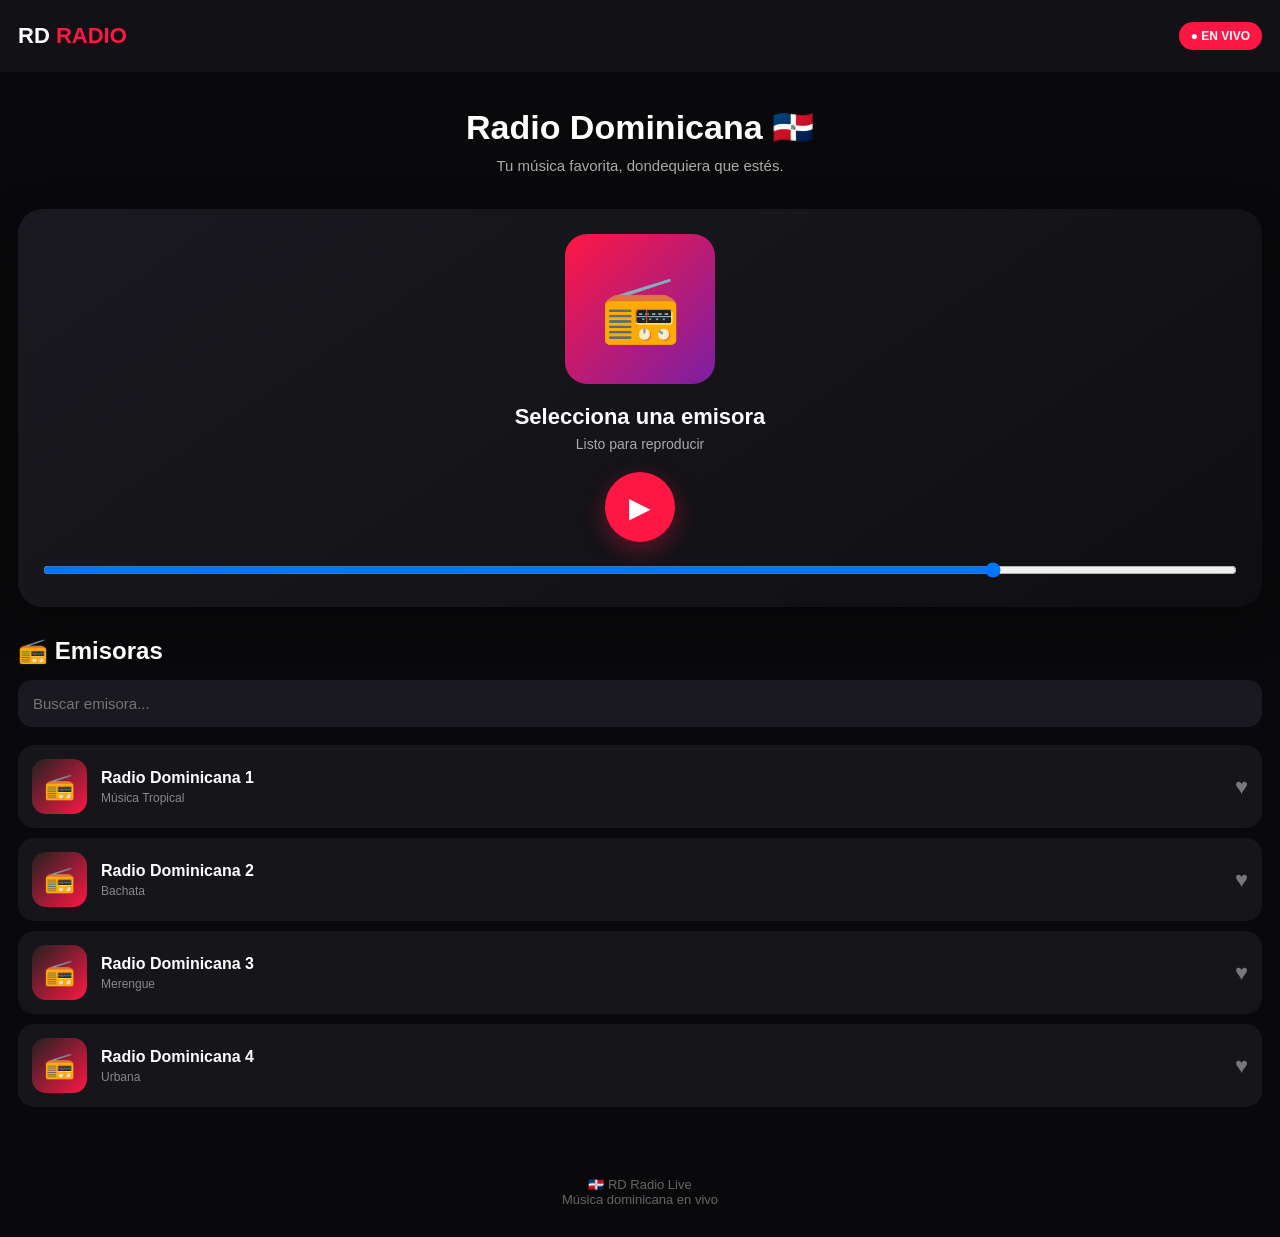
==== commit dfca81dc: "Update from Dashcode" ====
--- a/index.html
+++ b/index.html
@@ -1,6306 +1,459 @@
 <!DOCTYPE html>
 <html lang="es">
 <head>
-  <meta charset="UTF-8">
-  <meta name="viewport" content="width=device-width, initial-scale=1.0">
-  <title>Nova Browser - Navegador Web con IA y Privacidad para Android</title>
-  
-  <!-- Metadatos de Compatibilidad Universal para Todos los Navegadores -->
-  <meta http-equiv="X-UA-Compatible" content="IE=edge,chrome=1">
-  <meta name="format-detection" content="telephone=no, date=no, address=no, email=no">
-  <meta name="mobile-web-app-capable" content="yes">
-  <meta name="apple-mobile-web-app-capable" content="yes">
-  <meta name="apple-mobile-web-app-status-bar-style" content="black-translucent">
-  <meta name="apple-mobile-web-app-title" content="Nova Browser">
-  <meta name="application-name" content="Nova Browser">
-  <meta name="msapplication-TileColor" content="#070B14">
-  <meta name="msapplication-navbutton-color" content="#070B14">
-  <meta name="color-scheme" content="dark">
-  <meta name="theme-color" content="#070B14">
-  
-  <!-- Indexación para Motores de Búsqueda (Google, Bing, Yahoo, DuckDuckGo, Safari) -->
-  <meta name="robots" content="index, follow, max-snippet:-1, max-image-preview:large, max-video-preview:-1">
-  <meta name="googlebot" content="index, follow, max-snippet:-1, max-image-preview:large, max-video-preview:-1">
-  <meta name="bingbot" content="index, follow, max-snippet:-1, max-image-preview:large, max-video-preview:-1">
-  <meta name="rating" content="general">
-  <meta name="distribution" content="global">
-  <meta name="revisit-after" content="1 days">
-  <meta name="google-site-verification" content="google-search-console-verification-token-novabrowser">
-
-  <!-- Metadatos SEO y Redes Sociales Optimizados para Búsquedas por Nombre -->
-  <meta name="description" content="Nova Browser oficial por Luis Miguel: Navegador web ultrarrápido, seguro e inteligente para Android con Google Gemini AI, Jetpack Compose y bloqueo Nova Shield. Descarga el APK gratis.">
-  <meta name="keywords" content="Nova Browser, Nova Browser APK, descargar Nova Browser, Nova Browser Android, Luis Miguel Nova Browser, XboxLR Browser, navegador Gemini AI, navegador Android Jetpack Compose, navegador privado APK gratis, tiendas de apk gratuitas, Uptodown, F-Droid, IzzyOnDroid">
-  <meta name="author" content="Luis Miguel">
-  <link rel="canonical" href="https://luismiguel38338-cmd.github.io/XboxLR-Browser/">
-
-  <!-- Open Graph / Facebook -->
-  <meta property="og:type" content="website">
-  <meta property="og:url" content="https://luismiguel38338-cmd.github.io/XboxLR-Browser/">
-  <meta property="og:title" content="Nova Browser - Navegación Web con IA y Privacidad para Android">
-  <meta property="og:description" content="Navegador ultrarrápido con Material Design 3, bloqueo anti-rastreo Nova Shield y copiloto Google Gemini. 100% Gratis.">
-  <meta property="og:image" content="https://luismiguel38338-cmd.github.io/XboxLR-Browser/assets/nova-browser-logo.png">
-
-  <!-- Twitter -->
-  <meta property="twitter:card" content="summary_large_image">
-  <meta property="twitter:url" content="https://luismiguel38338-cmd.github.io/XboxLR-Browser/">
-  <meta property="twitter:title" content="Nova Browser para Android">
-  <meta property="twitter:description" content="Navegador nativo para Android con IA Gemini integrada y escudo de privacidad. Descarga el APK gratis.">
-  <meta property="twitter:image" content="https://luismiguel38338-cmd.github.io/XboxLR-Browser/assets/nova-browser-logo.png">
-
-  <link rel="icon" type="image/png" href="assets/nova-browser-logo.png">
-  <link rel="apple-touch-icon" href="assets/nova-browser-logo.png">
-  <link rel="manifest" href="site.webmanifest">
-  
-  <!-- Schema.org Datos Estructurados JSON-LD (SoftwareApplication + HowTo + FAQPage) -->
-  <script type="application/ld+json">
-  [
-    {
-      "@context": "https://schema.org",
-      "@type": "SoftwareApplication",
-      "name": "Nova Browser",
-      "operatingSystem": "Android 7.0+",
-      "applicationCategory": "BrowserApplication",
-      "offers": {
-        "@type": "Offer",
-        "price": "0",
-        "priceCurrency": "USD"
-      },
-      "aggregateRating": {
-        "@type": "AggregateRating",
-        "ratingValue": "4.9",
-        "reviewCount": "128"
-      },
-      "description": "Navegador web moderno, ultrarrápido y seguro para Android potenciado con Google Gemini AI y escudo Nova Shield.",
-      "author": {
-        "@type": "Person",
-        "name": "Luis Miguel"
-      },
-      "downloadUrl": "https://github.com/luismiguel38338-cmd/XboxLR-Browser/releases/download/v1.0.0/Nova-Browser-v1.0-debug.apk"
-    },
-    {
-      "@context": "https://schema.org",
-      "@type": "HowTo",
-      "name": "Cómo instalar Nova Browser APK en Android",
-      "description": "Tutorial rápido paso a paso para descargar e instalar el archivo APK de Nova Browser en cualquier smartphone o tablet Android.",
-      "step": [
-        {
-          "@type": "HowToStep",
-          "name": "Superar la Admisión y Descargar el APK",
-          "text": "Realiza el breve test de admisión y descarga el instalador Nova-Browser-v1.0-debug.apk."
-        },
-        {
-          "@type": "HowToStep",
-          "name": "Habilitar orígenes desconocidos",
-          "text": "Autoriza la instalación desde tu navegador o gestor de descargas en los Ajustes de Android."
-        },
-        {
-          "@type": "HowToStep",
-          "name": "Completar la Instalación",
-          "text": "Pulsa Instalar y en caso de aviso de desarrollador desconocido pulsa Más detalles e Instalar de todos modos."
-        },
-        {
-          "@type": "HowToStep",
-          "name": "Iniciar Nova Browser",
-          "text": "Abre la aplicación desde el cajón de apps y disfruta de la navegación con Inteligencia Artificial."
-        }
-      ]
-    }
-  ]
-  </script>
-
-  <!-- Google Fonts: Inter & Outfit -->
-  <link rel="preconnect" href="https://fonts.googleapis.com">
-  <link rel="preconnect" href="https://fonts.gstatic.com" crossorigin>
-  <link href="https://fonts.googleapis.com/css2?family=Inter:wght@300;400;500;600;700;800&family=Outfit:wght@500;600;700;800;900&display=swap" rel="stylesheet">
-
-  <style>
-    :root {
-      --bg-primary: #070B14;
-      --bg-secondary: #0D1527;
-      --bg-card: #121E36;
-      --bg-card-hover: #192848;
-      --cyan-electric: #00E5FF;
-      --cyan-glow: rgba(0, 229, 255, 0.4);
-      --cyan-subtle: rgba(0, 229, 255, 0.12);
-      --blue-sapphire: #1E3A8A;
-      --blue-accent: #3B82F6;
-      --text-main: #F8FAFC;
-      --text-muted: #94A3B8;
-      --text-dim: #64748B;
-      --border-color: #1E293B;
-      --border-focus: #00E5FF;
-      --green-secure: #10B981;
-      --radius-sm: 8px;
-      --radius-md: 16px;
-      --radius-lg: 24px;
-      --radius-xl: 32px;
-      --max-width: 1200px;
-    }
-
-    * {
-      box-sizing: border-box;
-      margin: 0;
-      padding: 0;
-    }
-
-    html {
-      scroll-behavior: smooth;
-      background-color: var(--bg-primary);
-      color: var(--text-main);
-      font-family: 'Inter', system-ui, -apple-system, BlinkMacSystemFont, sans-serif;
-    }
-
-    body {
-      overflow-x: hidden;
-      line-height: 1.6;
-      background: radial-gradient(circle at 50% 0%, #0F2042 0%, #070B14 70%);
-      min-height: 100vh;
-    }
-
-    /* Tipografía de Títulos */
-    h1, h2, h3, h4, .font-heading {
-      font-family: 'Outfit', sans-serif;
-      font-weight: 700;
-      letter-spacing: -0.02em;
-    }
-
-    /* Contenedores */
-    .container {
-      width: 100%;
-      max-width: var(--max-width);
-      margin: 0 auto;
-      padding: 0 24px;
-    }
-
-    /* Barra de Navegación */
-    .navbar {
-      position: sticky;
-      top: 0;
-      z-index: 100;
-      background: rgba(7, 11, 20, 0.85);
-      backdrop-filter: blur(16px);
-      -webkit-backdrop-filter: blur(16px);
-      border-bottom: 1px solid rgba(255, 255, 255, 0.08);
-      transition: all 0.3s ease;
-    }
-
-    .nav-container {
-      display: flex;
-      align-items: center;
-      justify-content: space-between;
-      height: 76px;
-    }
-
-    .nav-brand {
-      display: flex;
-      align-items: center;
-      gap: 14px;
-      text-decoration: none;
-      color: var(--text-main);
-    }
-
-    .nav-logo {
-      width: 44px;
-      height: 44px;
-      border-radius: 12px;
-      box-shadow: 0 0 15px var(--cyan-glow);
-    }
-
-    .nav-title {
-      font-size: 1.4rem;
-      font-weight: 800;
-      background: linear-gradient(135deg, #FFFFFF 30%, var(--cyan-electric) 100%);
-      -webkit-background-clip: text;
-      -webkit-text-fill-color: transparent;
-    }
-
-    .nav-links {
-      display: flex;
-      align-items: center;
-      gap: 32px;
-      list-style: none;
-    }
-
-    .nav-link {
-      color: var(--text-muted);
-      text-decoration: none;
-      font-size: 0.95rem;
-      font-weight: 500;
-      transition: color 0.2s ease;
-    }
-
-    .nav-link:hover {
-      color: var(--cyan-electric);
-    }
-
-    .btn {
-      display: inline-flex;
-      align-items: center;
-      justify-content: center;
-      gap: 10px;
-      padding: 12px 24px;
-      border-radius: var(--radius-md);
-      font-size: 0.95rem;
-      font-weight: 600;
-      text-decoration: none;
-      transition: all 0.25s ease;
-      cursor: pointer;
-      border: none;
-    }
-
-    .btn-primary {
-      background: linear-gradient(135deg, #00E5FF 0%, #0091EA 100%);
-      color: #050B14;
-      box-shadow: 0 4px 20px rgba(0, 229, 255, 0.4);
-    }
-
-    .btn-primary:hover {
-      transform: translateY(-2px);
-      box-shadow: 0 6px 28px rgba(0, 229, 255, 0.6);
-    }
-
-    .btn-secondary {
-      background: rgba(255, 255, 255, 0.06);
-      color: var(--text-main);
-      border: 1px solid rgba(255, 255, 255, 0.12);
-    }
-
-    .btn-secondary:hover {
-      background: rgba(255, 255, 255, 0.12);
-      border-color: var(--cyan-electric);
-      color: var(--cyan-electric);
-      transform: translateY(-2px);
-    }
-
-    .btn-large {
-      padding: 16px 36px;
-      font-size: 1.1rem;
-      border-radius: 18px;
-    }
-
-    /* Sección Hero */
-    .hero {
-      padding: 80px 0 100px;
-      position: relative;
-      overflow: hidden;
-    }
-
-    .hero-glow-bg {
-      position: absolute;
-      top: -150px;
-      left: 50%;
-      transform: translateX(-50%);
-      width: 700px;
-      height: 500px;
-      background: radial-gradient(circle, rgba(0, 229, 255, 0.15) 0%, rgba(14, 165, 233, 0.05) 50%, transparent 70%);
-      pointer-events: none;
-      z-index: 0;
-    }
-
-    .hero-content {
-      position: relative;
-      z-index: 1;
-      text-align: center;
-      max-width: 860px;
-      margin: 0 auto;
-    }
-
-    .badge-pill {
-      display: inline-flex;
-      align-items: center;
-      gap: 8px;
-      padding: 6px 16px;
-      background: var(--cyan-subtle);
-      border: 1px solid rgba(0, 229, 255, 0.3);
-      border-radius: 999px;
-      font-size: 0.85rem;
-      font-weight: 600;
-      color: var(--cyan-electric);
-      margin-bottom: 24px;
-      text-transform: uppercase;
-      letter-spacing: 0.05em;
-    }
-
-    .hero-title {
-      font-size: clamp(2.5rem, 6vw, 4.2rem);
-      line-height: 1.1;
-      margin-bottom: 24px;
-    }
-
-    .hero-title span {
-      background: linear-gradient(135deg, #00E5FF 0%, #38BDF8 50%, #818CF8 100%);
-      -webkit-background-clip: text;
-      -webkit-text-fill-color: transparent;
-    }
-
-    .hero-subtitle {
-      font-size: clamp(1.1rem, 2vw, 1.35rem);
-      color: var(--text-muted);
-      line-height: 1.6;
-      margin-bottom: 40px;
-      max-width: 740px;
-      margin-left: auto;
-      margin-right: auto;
-    }
-
-    .hero-actions {
-      display: flex;
-      align-items: center;
-      justify-content: center;
-      gap: 18px;
-      flex-wrap: wrap;
-      margin-bottom: 40px;
-    }
-
-    .hero-info-tags {
-      display: flex;
-      align-items: center;
-      justify-content: center;
-      gap: 28px;
-      color: var(--text-dim);
-      font-size: 0.9rem;
-      flex-wrap: wrap;
-    }
-
-    .info-tag-item {
-      display: flex;
-      align-items: center;
-      gap: 8px;
-    }
-
-    .info-tag-item svg {
-      color: var(--cyan-electric);
-    }
-
-    /* Mockup Interactivo de Teléfono */
-    .hero-showcase {
-      margin-top: 60px;
-      position: relative;
-      z-index: 2;
-    }
-
-    .showcase-wrapper {
-      background: linear-gradient(180deg, rgba(18, 30, 54, 0.8) 0%, rgba(7, 11, 20, 0.95) 100%);
-      border: 1px solid rgba(255, 255, 255, 0.12);
-      border-radius: var(--radius-xl);
-      padding: 32px 24px;
-      box-shadow: 0 20px 60px rgba(0, 0, 0, 0.6), 0 0 40px rgba(0, 229, 255, 0.1);
-      backdrop-filter: blur(16px);
-    }
-
-    .screen-tabs {
-      display: flex;
-      justify-content: center;
-      gap: 12px;
-      flex-wrap: wrap;
-      margin-bottom: 28px;
-    }
-
-    .screen-tab-btn {
-      padding: 10px 20px;
-      background: rgba(255, 255, 255, 0.05);
-      border: 1px solid rgba(255, 255, 255, 0.08);
-      border-radius: 999px;
-      color: var(--text-muted);
-      font-size: 0.9rem;
-      font-weight: 600;
-      cursor: pointer;
-      transition: all 0.2s ease;
-      display: flex;
-      align-items: center;
-      gap: 8px;
-    }
-
-    .screen-tab-btn:hover {
-      background: rgba(255, 255, 255, 0.1);
-      color: var(--text-main);
-    }
-
-    .screen-tab-btn.active {
-      background: var(--cyan-subtle);
-      border-color: var(--cyan-electric);
-      color: var(--cyan-electric);
-      box-shadow: 0 0 16px rgba(0, 229, 255, 0.3);
-    }
-
-    .mockup-display {
-      display: flex;
-      justify-content: center;
-      align-items: center;
-      min-height: 480px;
-    }
-
-    .phone-container {
-      width: 100%;
-      max-width: 320px;
-      border-radius: 36px;
-      padding: 10px;
-      background: #020617;
-      border: 3px solid #1E293B;
-      box-shadow: 0 24px 48px rgba(0, 0, 0, 0.8), 0 0 30px rgba(0, 229, 255, 0.2);
-      position: relative;
-    }
-
-    .phone-screen {
-      width: 100%;
-      border-radius: 28px;
-      overflow: hidden;
-      display: block;
-      background: #000;
-      aspect-ratio: 9 / 19.5;
-      object-fit: cover;
-      transition: opacity 0.3s ease;
-    }
-
-    .phone-caption {
-      text-align: center;
-      margin-top: 16px;
-      font-size: 1rem;
-      color: var(--cyan-electric);
-      font-weight: 500;
-    }
-
-    /* Sección de Características */
-    .features-section {
-      padding: 100px 0;
-      position: relative;
-    }
-
-    .section-header {
-      text-align: center;
-      max-width: 720px;
-      margin: 0 auto 64px;
-    }
-
-    .section-tag {
-      color: var(--cyan-electric);
-      font-size: 0.9rem;
-      font-weight: 700;
-      text-transform: uppercase;
-      letter-spacing: 0.1em;
-      margin-bottom: 12px;
-      display: block;
-    }
-
-    .section-title {
-      font-size: clamp(2rem, 4vw, 3rem);
-      margin-bottom: 20px;
-      line-height: 1.2;
-    }
-
-    .section-description {
-      font-size: 1.1rem;
-      color: var(--text-muted);
-    }
-
-    .features-grid {
-      display: grid;
-      grid-template-columns: repeat(auto-fit, minmax(340px, 1fr));
-      gap: 28px;
-    }
-
-    .feature-card {
-      background: var(--bg-card);
-      border: 1px solid rgba(255, 255, 255, 0.08);
-      border-radius: var(--radius-lg);
-      padding: 36px;
-      transition: all 0.3s ease;
-      position: relative;
-      overflow: hidden;
-    }
-
-    .feature-card::before {
-      content: '';
-      position: absolute;
-      top: 0;
-      left: 0;
-      right: 0;
-      height: 3px;
-      background: linear-gradient(90deg, transparent, var(--cyan-electric), transparent);
-      opacity: 0;
-      transition: opacity 0.3s ease;
-    }
-
-    .feature-card:hover {
-      transform: translateY(-6px);
-      background: var(--bg-card-hover);
-      border-color: rgba(0, 229, 255, 0.3);
-      box-shadow: 0 16px 36px rgba(0, 0, 0, 0.4), 0 0 20px rgba(0, 229, 255, 0.15);
-    }
-
-    .feature-card:hover::before {
-      opacity: 1;
-    }
-
-    .feature-icon-box {
-      width: 58px;
-      height: 58px;
-      border-radius: 16px;
-      background: var(--cyan-subtle);
-      border: 1px solid rgba(0, 229, 255, 0.25);
-      display: flex;
-      align-items: center;
-      justify-content: center;
-      color: var(--cyan-electric);
-      margin-bottom: 24px;
-    }
-
-    .feature-title {
-      font-size: 1.35rem;
-      margin-bottom: 12px;
-    }
-
-    .feature-desc {
-      color: var(--text-muted);
-      font-size: 0.98rem;
-      line-height: 1.6;
-    }
-
-    /* Sección de Privacidad Nova Shield */
-    .shield-banner {
-      background: radial-gradient(circle at 100% 0%, rgba(0, 229, 255, 0.15) 0%, rgba(18, 30, 54, 0.8) 50%, var(--bg-card) 100%);
-      border: 1px solid rgba(0, 229, 255, 0.25);
-      border-radius: var(--radius-xl);
-      padding: 56px 48px;
-      margin: 40px 0 100px;
-      display: grid;
-      grid-template-columns: 1fr 1fr;
-      gap: 48px;
-      align-items: center;
-    }
-
-    .shield-content h3 {
-      font-size: 2.2rem;
-      margin-bottom: 20px;
-      color: var(--text-main);
-    }
-
-    .shield-list {
-      list-style: none;
-      margin-top: 24px;
-      display: flex;
-      flex-direction: column;
-      gap: 14px;
-    }
-
-    .shield-item {
-      display: flex;
-      align-items: center;
-      gap: 12px;
-      color: var(--text-muted);
-      font-size: 1rem;
-    }
-
-    .shield-item svg {
-      color: var(--green-secure);
-      flex-shrink: 0;
-    }
-
-    .shield-stat-box {
-      background: rgba(7, 11, 20, 0.7);
-      border: 1px solid rgba(255, 255, 255, 0.1);
-      border-radius: var(--radius-lg);
-      padding: 32px;
-      text-align: center;
-    }
-
-    .shield-stat-num {
-      font-size: 3.5rem;
-      font-weight: 800;
-      color: var(--cyan-electric);
-      font-family: 'Outfit', sans-serif;
-      line-height: 1;
-      margin-bottom: 8px;
-    }
-
-    /* Sección de Distribución Gratuita */
-    .download-section {
-      padding: 100px 0;
-      background: linear-gradient(180deg, transparent 0%, rgba(13, 21, 39, 0.7) 100%);
-    }
-
-    .distribution-notice {
-      background: rgba(0, 229, 255, 0.05);
-      border: 1px dashed rgba(0, 229, 255, 0.3);
-      border-radius: var(--radius-md);
-      padding: 18px 24px;
-      text-align: center;
-      max-width: 780px;
-      margin: 0 auto 48px;
-      color: #38BDF8;
-      font-size: 0.95rem;
-    }
-
-    .download-cards {
-      display: grid;
-      grid-template-columns: repeat(auto-fit, minmax(280px, 1fr));
-      gap: 24px;
-    }
-
-    .download-card {
-      background: var(--bg-card);
-      border: 1px solid rgba(255, 255, 255, 0.08);
-      border-radius: var(--radius-lg);
-      padding: 28px;
-      display: flex;
-      flex-direction: column;
-      justify-content: space-between;
-      transition: all 0.25s ease;
-    }
-
-    .download-card:hover {
-      border-color: var(--cyan-electric);
-      transform: translateY(-4px);
-      box-shadow: 0 12px 28px rgba(0, 0, 0, 0.5);
-    }
-
-    .download-card-featured {
-      border: 2px solid var(--cyan-electric);
-      background: linear-gradient(180deg, rgba(0, 229, 255, 0.08) 0%, var(--bg-card) 100%);
-      position: relative;
-    }
-
-    .featured-tag {
-      position: absolute;
-      top: -12px;
-      right: 24px;
-      background: var(--cyan-electric);
-      color: #070B14;
-      font-size: 0.75rem;
-      font-weight: 800;
-      text-transform: uppercase;
-      padding: 4px 12px;
-      border-radius: 999px;
-    }
-
-    .download-platform-name {
-      font-size: 1.3rem;
-      margin-bottom: 8px;
-      display: flex;
-      align-items: center;
-      gap: 10px;
-    }
-
-    .download-platform-desc {
-      color: var(--text-muted);
-      font-size: 0.9rem;
-      margin-bottom: 24px;
-    }
-
-    /* Guía de Instalación */
-    .install-steps {
-      display: grid;
-      grid-template-columns: repeat(auto-fit, minmax(260px, 1fr));
-      gap: 24px;
-      margin-top: 48px;
-    }
-
-    .step-card {
-      background: rgba(255, 255, 255, 0.02);
-      border: 1px solid rgba(255, 255, 255, 0.06);
-      border-radius: var(--radius-md);
-      padding: 24px;
-      position: relative;
-    }
-
-    .step-num {
-      width: 36px;
-      height: 36px;
-      border-radius: 50%;
-      background: var(--cyan-electric);
-      color: #070B14;
-      font-weight: 800;
-      display: flex;
-      align-items: center;
-      justify-content: center;
-      margin-bottom: 16px;
-      font-size: 1.1rem;
-    }
-
-    .step-title {
-      font-size: 1.15rem;
-      margin-bottom: 8px;
-    }
-
-    .step-desc {
-      font-size: 0.9rem;
-      color: var(--text-muted);
-    }
-
-    /* Preguntas Frecuentes (FAQ) */
-    .faq-section {
-      padding: 80px 0 120px;
-    }
-
-    .faq-list {
-      max-width: 800px;
-      margin: 0 auto;
-      display: flex;
-      flex-direction: column;
-      gap: 16px;
-    }
-
-    .faq-item {
-      background: var(--bg-card);
-      border: 1px solid rgba(255, 255, 255, 0.08);
-      border-radius: var(--radius-md);
-      overflow: hidden;
-      transition: all 0.2s ease;
-    }
-
-    .faq-question {
-      padding: 22px 24px;
-      width: 100%;
-      text-align: left;
-      background: none;
-      border: none;
-      color: var(--text-main);
-      font-size: 1.1rem;
-      font-weight: 600;
-      cursor: pointer;
-      display: flex;
-      align-items: center;
-      justify-content: space-between;
-      gap: 16px;
-    }
-
-    .faq-icon {
-      transition: transform 0.3s ease;
-      color: var(--cyan-electric);
-    }
-
-    .faq-item.active .faq-icon {
-      transform: rotate(180deg);
-    }
-
-    .faq-answer {
-      padding: 0 24px 22px;
-      color: var(--text-muted);
-      font-size: 0.98rem;
-      line-height: 1.6;
-      display: none;
-    }
-
-    .faq-item.active .faq-answer {
-      display: block;
-    }
-
-    /* Footer */
-    .footer {
-      background: #03060B;
-      border-top: 1px solid rgba(255, 255, 255, 0.06);
-      padding: 60px 0 40px;
-      color: var(--text-dim);
-      font-size: 0.9rem;
-    }
-
-    .footer-content {
-      display: flex;
-      justify-content: space-between;
-      align-items: center;
-      flex-wrap: wrap;
-      gap: 32px;
-      margin-bottom: 40px;
-    }
-
-    .footer-brand {
-      display: flex;
-      align-items: center;
-      gap: 12px;
-    }
-
-    .footer-links {
-      display: flex;
-      gap: 24px;
-      list-style: none;
-    }
-
-    .footer-links a {
-      color: var(--text-muted);
-      text-decoration: none;
-      transition: color 0.2s ease;
-    }
-
-    .footer-links a:hover {
-      color: var(--cyan-electric);
-    }
-
-    .footer-bottom {
-      border-top: 1px solid rgba(255, 255, 255, 0.04);
-      padding-top: 24px;
-      display: flex;
-      justify-content: space-between;
-      align-items: center;
-      flex-wrap: wrap;
-      gap: 16px;
-    }
-
-    /* Compatibilidad Cross-Browser Universal (Chrome, Safari, Firefox, Edge, Opera, Samsung) */
-    html {
-      -webkit-text-size-adjust: 100%;
-      -moz-text-size-adjust: 100%;
-      -ms-text-size-adjust: 100%;
-      text-size-adjust: 100%;
-      -webkit-font-smoothing: antialiased;
-      -moz-osx-font-smoothing: grayscale;
-      scrollbar-color: var(--cyan-electric) var(--bg-secondary);
-      scrollbar-width: thin;
-    }
-
-    ::-webkit-scrollbar {
-      width: 10px;
-      height: 10px;
-    }
-    ::-webkit-scrollbar-track {
-      background: var(--bg-secondary);
-    }
-    ::-webkit-scrollbar-thumb {
-      background: #1E3A8A;
-      border-radius: 5px;
-      border: 2px solid var(--bg-secondary);
-    }
-    ::-webkit-scrollbar-thumb:hover {
-      background: var(--cyan-electric);
-    }
-
-    button, input, select, textarea {
-      font-family: inherit;
-      -webkit-appearance: none;
-      -moz-appearance: none;
-      appearance: none;
-    }
-
-    /* Modal de Bienvenida */
-    .welcome-overlay {
-      position: fixed;
-      top: 0;
-      left: 0;
-      width: 100vw;
-      height: 100vh;
-      background: rgba(4, 7, 15, 0.85);
-      backdrop-filter: blur(12px);
-      -webkit-backdrop-filter: blur(12px);
-      z-index: 9999;
-      display: flex;
-      align-items: center;
-      justify-content: center;
-      padding: 20px;
-      opacity: 0;
-      visibility: hidden;
-      transition: opacity 0.35s ease, visibility 0.35s ease;
-    }
-
-    .welcome-overlay.active {
-      opacity: 1;
-      visibility: visible;
-    }
-
-    .welcome-modal {
-      background: linear-gradient(145deg, #101B33 0%, #0A1020 100%);
-      border: 1px solid rgba(0, 229, 255, 0.25);
-      box-shadow: 0 20px 60px rgba(0, 0, 0, 0.8), 0 0 40px rgba(0, 229, 255, 0.15);
-      border-radius: var(--radius-xl);
-      max-width: 620px;
-      width: 100%;
-      padding: 36px 32px;
-      position: relative;
-      transform: scale(0.92) translateY(20px);
-      transition: transform 0.35s cubic-bezier(0.16, 1, 0.3, 1);
-    }
-
-    .welcome-overlay.active .welcome-modal {
-      transform: scale(1) translateY(0);
-    }
-
-    .welcome-close-btn {
-      position: absolute;
-      top: 20px;
-      right: 20px;
-      width: 36px;
-      height: 36px;
-      border-radius: 50%;
-      background: rgba(255, 255, 255, 0.08);
-      border: 1px solid rgba(255, 255, 255, 0.12);
-      color: #94A3B8;
-      display: flex;
-      align-items: center;
-      justify-content: center;
-      cursor: pointer;
-      font-size: 1.2rem;
-      transition: all 0.2s ease;
-    }
-
-    .welcome-close-btn:hover {
-      background: rgba(239, 68, 68, 0.2);
-      color: #EF4444;
-      border-color: rgba(239, 68, 68, 0.4);
-    }
-
-    .welcome-pill {
-      display: inline-flex;
-      align-items: center;
-      gap: 8px;
-      background: rgba(0, 229, 255, 0.12);
-      border: 1px solid rgba(0, 229, 255, 0.3);
-      color: var(--cyan-electric);
-      font-size: 0.85rem;
-      font-weight: 700;
-      padding: 6px 14px;
-      border-radius: 100px;
-      margin-bottom: 16px;
-    }
-
-    .welcome-title {
-      font-size: 1.85rem;
-      line-height: 1.25;
-      margin-bottom: 12px;
-      color: #FFFFFF;
-    }
-
-    .welcome-title span {
-      background: linear-gradient(135deg, #00E5FF, #3B82F6);
-      -webkit-background-clip: text;
-      -webkit-text-fill-color: transparent;
-    }
-
-    .welcome-text {
-      color: var(--text-muted);
-      font-size: 0.96rem;
-      margin-bottom: 24px;
-      line-height: 1.6;
-    }
-
-    .welcome-highlight-grid {
-      display: grid;
-      grid-template-columns: 1fr 1fr;
-      gap: 12px;
-      margin-bottom: 28px;
-    }
-
-    .welcome-highlight-item {
-      background: rgba(255, 255, 255, 0.03);
-      border: 1px solid rgba(255, 255, 255, 0.07);
-      border-radius: var(--radius-md);
-      padding: 14px;
-      display: flex;
-      gap: 10px;
-      align-items: flex-start;
-    }
-
-    .welcome-highlight-icon {
-      font-size: 1.3rem;
-      line-height: 1;
-    }
-
-    .welcome-highlight-item strong {
-      display: block;
-      color: #FFFFFF;
-      font-size: 0.9rem;
-      margin-bottom: 2px;
-    }
-
-    .welcome-highlight-item p {
-      color: var(--text-dim);
-      font-size: 0.8rem;
-      line-height: 1.35;
-      margin: 0;
-    }
-
-    .welcome-actions {
-      display: flex;
-      gap: 12px;
-      flex-wrap: wrap;
-    }
-
-    /* Tutorial de Instalación Rápida */
-    .tutorial-section {
-      padding: 100px 0;
-      background: linear-gradient(180deg, var(--bg-primary) 0%, #091224 50%, var(--bg-primary) 100%);
-      position: relative;
-    }
-
-    .tutorial-grid {
-      display: grid;
-      grid-template-columns: repeat(auto-fit, minmax(260px, 1fr));
-      gap: 24px;
-      margin-top: 48px;
-    }
-
-    .tutorial-card {
-      background: var(--bg-card);
-      border: 1px solid var(--border-color);
-      border-radius: var(--radius-lg);
-      padding: 32px 24px;
-      position: relative;
-      transition: all 0.3s ease;
-      display: flex;
-      flex-direction: column;
-    }
-
-    .tutorial-card:hover {
-      border-color: var(--cyan-electric);
-      transform: translateY(-4px);
-      box-shadow: 0 12px 30px rgba(0, 229, 255, 0.1);
-    }
-
-    .tutorial-badge {
-      width: 48px;
-      height: 48px;
-      border-radius: 14px;
-      background: linear-gradient(135deg, rgba(0, 229, 255, 0.2), rgba(59, 130, 246, 0.3));
-      border: 1px solid var(--cyan-electric);
-      color: var(--cyan-electric);
-      font-family: 'Outfit', sans-serif;
-      font-weight: 800;
-      font-size: 1.4rem;
-      display: flex;
-      align-items: center;
-      justify-content: center;
-      margin-bottom: 20px;
-    }
-
-    .tutorial-card h3 {
-      font-size: 1.25rem;
-      color: #FFFFFF;
-      margin-bottom: 12px;
-    }
-
-    .tutorial-card p {
-      color: var(--text-muted);
-      font-size: 0.92rem;
-      line-height: 1.6;
-      flex-grow: 1;
-    }
-
-    .tutorial-hint {
-      margin-top: 18px;
-      padding: 10px 12px;
-      background: rgba(0, 229, 255, 0.05);
-      border-left: 3px solid var(--cyan-electric);
-      border-radius: 0 var(--radius-sm) var(--radius-sm) 0;
-      font-size: 0.82rem;
-      color: #CBD5E1;
-    }
-
-    .troubleshoot-box {
-      margin-top: 48px;
-      background: rgba(18, 30, 54, 0.6);
-      border: 1px solid rgba(255, 255, 255, 0.08);
-      border-radius: var(--radius-lg);
-      padding: 28px 32px;
-    }
-
-    .troubleshoot-header {
-      display: flex;
-      align-items: center;
-      gap: 12px;
-      color: #FFFFFF;
-      font-size: 1.15rem;
-      font-weight: 700;
-      margin-bottom: 16px;
-    }
-
-    .troubleshoot-list {
-      list-style: none;
-      display: grid;
-      grid-template-columns: repeat(auto-fit, minmax(280px, 1fr));
-      gap: 16px;
-    }
-
-    .troubleshoot-list li {
-      color: var(--text-muted);
-      font-size: 0.9rem;
-      line-height: 1.5;
-      padding-left: 24px;
-      position: relative;
-    }
-
-    .troubleshoot-list li::before {
-      content: '✓';
-      position: absolute;
-      left: 0;
-      color: var(--green-secure);
-      font-weight: 800;
-    }
-
-    /* Procedimiento de Investigación y Admisión (Pioneer Gate) */
-    .screening-section {
-      padding: 100px 0;
-      position: relative;
-      background: radial-gradient(circle at 50% 50%, #0E1A33 0%, var(--bg-primary) 80%);
-    }
-
-    .screening-box {
-      background: linear-gradient(160deg, #101C38 0%, #090E1D 100%);
-      border: 1px solid rgba(0, 229, 255, 0.3);
-      border-radius: var(--radius-xl);
-      padding: 44px 40px;
-      max-width: 820px;
-      margin: 0 auto;
-      box-shadow: 0 20px 50px rgba(0, 0, 0, 0.5), 0 0 30px rgba(0, 229, 255, 0.1);
-      position: relative;
-      overflow: hidden;
-    }
-
-    .screening-box::before {
-      content: '';
-      position: absolute;
-      top: 0;
-      left: 0;
-      right: 0;
-      height: 4px;
-      background: linear-gradient(90deg, #00E5FF, #3B82F6, #10B981, #00E5FF);
-      background-size: 300% 100%;
-      animation: pulseBar 4s infinite linear;
-    }
-
-    @keyframes pulseBar {
-      0% { background-position: 0% 50%; }
-      100% { background-position: 100% 50%; }
-    }
-
-    .screening-step-indicator {
-      display: flex;
-      justify-content: space-between;
-      align-items: center;
-      margin-bottom: 32px;
-      padding-bottom: 20px;
-      border-bottom: 1px solid rgba(255, 255, 255, 0.08);
-    }
-
-    .screening-badge {
-      display: inline-flex;
-      align-items: center;
-      gap: 8px;
-      background: rgba(0, 229, 255, 0.1);
-      color: var(--cyan-electric);
-      border: 1px solid rgba(0, 229, 255, 0.25);
-      padding: 6px 14px;
-      border-radius: 100px;
-      font-size: 0.85rem;
-      font-weight: 700;
-    }
-
-    .screening-status-text {
-      color: var(--text-dim);
-      font-size: 0.88rem;
-    }
-
-    .screening-q-group {
-      margin-bottom: 28px;
-    }
-
-    .screening-label {
-      display: block;
-      font-size: 1rem;
-      font-weight: 600;
-      color: #FFFFFF;
-      margin-bottom: 10px;
-    }
-
-    .screening-input {
-      width: 100%;
-      padding: 14px 18px;
-      background: rgba(7, 11, 20, 0.8);
-      border: 1px solid rgba(255, 255, 255, 0.12);
-      border-radius: var(--radius-md);
-      color: #FFFFFF;
-      font-size: 0.95rem;
-      transition: all 0.2s ease;
-    }
-
-    .screening-input:focus {
-      outline: none;
-      border-color: var(--cyan-electric);
-      box-shadow: 0 0 15px rgba(0, 229, 255, 0.2);
-    }
-
-    .screening-options {
-      display: flex;
-      flex-direction: column;
-      gap: 12px;
-    }
-
-    .screening-option {
-      display: flex;
-      align-items: flex-start;
-      gap: 14px;
-      padding: 16px;
-      background: rgba(255, 255, 255, 0.03);
-      border: 1px solid rgba(255, 255, 255, 0.08);
-      border-radius: var(--radius-md);
-      cursor: pointer;
-      transition: all 0.25s ease;
-    }
-
-    .screening-option:hover {
-      background: rgba(255, 255, 255, 0.06);
-      border-color: rgba(0, 229, 255, 0.4);
-    }
-
-    .screening-option input[type="radio"],
-    .screening-option input[type="checkbox"] {
-      margin-top: 3px;
-      width: 18px;
-      height: 18px;
-      accent-color: var(--cyan-electric);
-      cursor: pointer;
-    }
-
-    .screening-option-text strong {
-      display: block;
-      color: #FFFFFF;
-      font-size: 0.95rem;
-      margin-bottom: 2px;
-    }
-
-    .screening-option-text span {
-      color: var(--text-muted);
-      font-size: 0.84rem;
-      line-height: 1.4;
-    }
-
-    .screening-evaluating {
-      display: none;
-      text-align: center;
-      padding: 40px 20px;
-    }
-
-    .screening-evaluating.active {
-      display: block;
-    }
-
-    .scanner-spinner {
-      width: 60px;
-      height: 60px;
-      border: 4px solid rgba(0, 229, 255, 0.15);
-      border-top-color: var(--cyan-electric);
-      border-radius: 50%;
-      margin: 0 auto 20px;
-      animation: spin 1s infinite linear;
-    }
-
-    @keyframes spin {
-      0% { transform: rotate(0deg); }
-      100% { transform: rotate(360deg); }
-    }
-
-    .scanner-bar {
-      width: 100%;
-      max-width: 360px;
-      height: 8px;
-      background: rgba(255, 255, 255, 0.08);
-      border-radius: 10px;
-      margin: 16px auto;
-      overflow: hidden;
-      position: relative;
-    }
-
-    .scanner-fill {
-      width: 0%;
-      height: 100%;
-      background: linear-gradient(90deg, #00E5FF, #3B82F6);
-      transition: width 1.4s ease-in-out;
-    }
-
-    .screening-result-approved {
-      display: none;
-      text-align: center;
-      padding: 20px 0;
-      animation: fadeIn 0.4s ease;
-    }
-
-    .screening-result-approved.active {
-      display: block;
-    }
-
-    .pass-card {
-      background: linear-gradient(135deg, rgba(0, 229, 255, 0.08) 0%, rgba(16, 185, 129, 0.08) 100%);
-      border: 1px solid rgba(0, 229, 255, 0.4);
-      border-radius: var(--radius-lg);
-      padding: 28px 24px;
-      margin: 24px auto;
-      max-width: 520px;
-      text-align: left;
-      position: relative;
-      box-shadow: 0 10px 30px rgba(0, 229, 255, 0.15);
-    }
-
-    .pass-header {
-      display: flex;
-      justify-content: space-between;
-      align-items: center;
-      margin-bottom: 16px;
-      padding-bottom: 12px;
-      border-bottom: 1px dashed rgba(255, 255, 255, 0.15);
-    }
-
-    .pass-token {
-      font-family: monospace;
-      font-size: 1.15rem;
-      letter-spacing: 2px;
-      color: var(--cyan-electric);
-      font-weight: 700;
-    }
-
-    .pass-details {
-      display: grid;
-      grid-template-columns: 1fr 1fr;
-      gap: 12px;
-      font-size: 0.85rem;
-      margin-bottom: 16px;
-    }
-
-    .pass-detail-item span {
-      display: block;
-      color: var(--text-dim);
-    }
-
-    .pass-detail-item strong {
-      color: #FFFFFF;
-    }
-
-    .screening-result-rejected {
-      display: none;
-      text-align: center;
-      padding: 30px 10px;
-    }
-
-    .screening-result-rejected.active {
-      display: block;
-    }
-
-    /* --- Estilos: Gestor y Subida de Versiones APK (#lanzamiento) --- */
-    .release-manager-section {
-      padding: 100px 0;
-      background: radial-gradient(ellipse at 80% 20%, rgba(0, 229, 255, 0.04) 0%, transparent 60%),
-                  radial-gradient(ellipse at 20% 80%, rgba(99, 102, 241, 0.05) 0%, transparent 60%);
-      border-bottom: 1px solid var(--border-color);
-    }
-
-    .release-hub-grid {
-      display: grid;
-      grid-template-columns: 1.1fr 0.9fr;
-      gap: 32px;
-      margin-top: 40px;
-    }
-
-    .release-upload-card, .release-history-card {
-      background: var(--bg-card);
-      border: 1px solid var(--border-color);
-      border-radius: var(--radius-lg);
-      padding: 36px 32px;
-      box-shadow: 0 16px 36px rgba(0, 0, 0, 0.3);
-    }
-
-    .dropzone-area {
-      border: 2px dashed rgba(0, 229, 255, 0.35);
-      border-radius: var(--radius-md);
-      padding: 32px 20px;
-      text-align: center;
-      background: rgba(0, 229, 255, 0.02);
-      cursor: pointer;
-      transition: var(--transition-fast);
-      margin-bottom: 24px;
-      position: relative;
-    }
-
-    .dropzone-area:hover, .dropzone-area.dragover {
-      border-color: var(--cyan-electric);
-      background: rgba(0, 229, 255, 0.06);
-      transform: translateY(-2px);
-    }
-
-    .dropzone-icon {
-      width: 52px;
-      height: 52px;
-      border-radius: 50%;
-      background: rgba(0, 229, 255, 0.1);
-      color: var(--cyan-electric);
-      display: flex;
-      align-items: center;
-      justify-content: center;
-      margin: 0 auto 14px;
-    }
-
-    .file-input-hidden {
-      display: none;
-    }
-
-    .file-detected-banner {
-      display: none;
-      background: rgba(16, 185, 129, 0.1);
-      border: 1px solid var(--green-secure);
-      border-radius: var(--radius-sm);
-      padding: 12px 16px;
-      margin-bottom: 20px;
-      color: #FFFFFF;
-      font-size: 0.9rem;
-      align-items: center;
-      justify-content: space-between;
-    }
-
-    .file-detected-banner.active {
-      display: flex;
-    }
-
-    .form-row-2 {
-      display: grid;
-      grid-template-columns: 1fr 1fr;
-      gap: 16px;
-      margin-bottom: 16px;
-    }
-
-    .form-group-hub {
-      margin-bottom: 16px;
-    }
-
-    .form-group-hub label {
-      display: block;
-      font-size: 0.85rem;
-      font-weight: 600;
-      color: var(--text-muted);
-      margin-bottom: 6px;
-    }
-
-    .hub-input, .hub-select, .hub-textarea {
-      width: 100%;
-      padding: 12px 14px;
-      background: var(--bg-primary);
-      border: 1px solid var(--border-color);
-      border-radius: var(--radius-sm);
-      color: #FFFFFF;
-      font-family: inherit;
-      font-size: 0.9rem;
-      transition: var(--transition-fast);
-    }
-
-    .hub-input:focus, .hub-select:focus, .hub-textarea:focus {
-      border-color: var(--cyan-electric);
-      outline: none;
-      box-shadow: 0 0 12px rgba(0, 229, 255, 0.25);
-    }
-
-    .hub-textarea {
-      resize: vertical;
-      min-height: 85px;
-    }
-
-    .version-item {
-      background: rgba(7, 11, 20, 0.6);
-      border: 1px solid var(--border-color);
-      border-radius: var(--radius-md);
-      padding: 18px 20px;
-      margin-bottom: 16px;
-      transition: var(--transition-fast);
-    }
-
-    .version-item:hover {
-      border-color: var(--border-hover);
-      transform: translateX(4px);
-    }
-
-    .version-header {
-      display: flex;
-      justify-content: space-between;
-      align-items: center;
-      margin-bottom: 8px;
-    }
-
-    .version-tag-badge {
-      display: inline-flex;
-      align-items: center;
-      gap: 5px;
-      padding: 3px 10px;
-      border-radius: 12px;
-      font-size: 0.75rem;
-      font-weight: 700;
-      letter-spacing: 0.5px;
-    }
-
-    .badge-stable {
-      background: rgba(16, 185, 129, 0.15);
-      border: 1px solid var(--green-secure);
-      color: var(--green-secure);
-    }
-
-    .badge-beta {
-      background: rgba(245, 158, 11, 0.15);
-      border: 1px solid #F59E0B;
-      color: #F59E0B;
-    }
-
-    /* --- Estilos: Comentarios y Valoraciones con Estrellas (#opiniones) --- */
-    .reviews-section {
-      padding: 100px 0;
-      background: var(--bg-primary);
-      border-bottom: 1px solid var(--border-color);
-    }
-
-    .reviews-overview {
-      display: grid;
-      grid-template-columns: 320px 1fr;
-      gap: 36px;
-      background: var(--bg-card);
-      border: 1px solid var(--border-color);
-      border-radius: var(--radius-lg);
-      padding: 36px;
-      margin-bottom: 40px;
-      box-shadow: 0 16px 36px rgba(0, 0, 0, 0.3);
-    }
-
-    .rating-summary-box {
-      text-align: center;
-      border-right: 1px solid var(--border-color);
-      padding-right: 32px;
-      display: flex;
-      flex-direction: column;
-      justify-content: center;
-    }
-
-    .big-score {
-      font-size: 4rem;
-      font-weight: 900;
-      line-height: 1;
-      color: #FFFFFF;
-      font-family: 'Outfit', sans-serif;
-      margin-bottom: 6px;
-    }
-
-    .stars-display {
-      color: #FBBF24;
-      font-size: 1.4rem;
-      letter-spacing: 3px;
-      margin-bottom: 8px;
-    }
-
-    .rating-breakdown {
-      display: flex;
-      flex-direction: column;
-      gap: 8px;
-      justify-content: center;
-    }
-
-    .rating-bar-row {
-      display: flex;
-      align-items: center;
-      gap: 12px;
-      font-size: 0.85rem;
-      color: var(--text-muted);
-    }
-
-    .rating-bar-track {
-      flex: 1;
-      height: 8px;
-      background: rgba(255, 255, 255, 0.08);
-      border-radius: 4px;
-      overflow: hidden;
-    }
-
-    .rating-bar-fill {
-      height: 100%;
-      background: linear-gradient(90deg, #FBBF24, #F59E0B);
-      border-radius: 4px;
-      transition: width 0.6s ease;
-    }
-
-    .star-rating-selector {
-      display: flex;
-      gap: 8px;
-      font-size: 2rem;
-      color: #475569;
-      cursor: pointer;
-      margin-bottom: 12px;
-    }
-
-    .star-rating-selector .star-btn {
-      transition: transform 0.15s ease, color 0.15s ease;
-      user-select: none;
-    }
-
-    .star-rating-selector .star-btn.active,
-    .star-rating-selector .star-btn.hovered {
-      color: #FBBF24;
-      transform: scale(1.18);
-      filter: drop-shadow(0 0 6px rgba(251, 191, 36, 0.5));
-    }
-
-    .reviews-filter-bar {
-      display: flex;
-      gap: 10px;
-      flex-wrap: wrap;
-      margin-bottom: 28px;
-    }
-
-    .filter-chip {
-      padding: 8px 16px;
-      border-radius: 20px;
-      background: var(--bg-card);
-      border: 1px solid var(--border-color);
-      color: var(--text-muted);
-      font-size: 0.88rem;
-      cursor: pointer;
-      transition: var(--transition-fast);
-    }
-
-    .filter-chip:hover, .filter-chip.active {
-      background: rgba(0, 229, 255, 0.12);
-      border-color: var(--cyan-electric);
-      color: #FFFFFF;
-    }
-
-    .reviews-feed-grid {
-      display: grid;
-      grid-template-columns: repeat(auto-fill, minmax(320px, 1fr));
-      gap: 20px;
-    }
-
-    .review-card {
-      background: var(--bg-card);
-      border: 1px solid var(--border-color);
-      border-radius: var(--radius-md);
-      padding: 24px;
-      transition: var(--transition-fast);
-      display: flex;
-      flex-direction: column;
-      justify-content: space-between;
-    }
-
-    .review-card:hover {
-      border-color: var(--border-hover);
-      transform: translateY(-2px);
-    }
-
-    .review-author-row {
-      display: flex;
-      align-items: center;
-      gap: 12px;
-      margin-bottom: 12px;
-    }
-
-    .review-avatar {
-      width: 42px;
-      height: 42px;
-      border-radius: 50%;
-      background: linear-gradient(135deg, var(--cyan-electric), var(--blue-accent));
-      color: #FFFFFF;
-      font-weight: 700;
-      font-size: 1.1rem;
-      display: flex;
-      align-items: center;
-      justify-content: center;
-      box-shadow: 0 4px 12px rgba(0, 229, 255, 0.3);
-    }
-
-    /* --- Estilos: Despachador de Tiendas de APK Gratuitas (#tiendas-apk) --- */
-    .stores-section {
-      padding: 100px 0;
-      background: var(--bg-secondary);
-      border-bottom: 1px solid var(--border-color);
-    }
-
-    .stores-grid {
-      display: grid;
-      grid-template-columns: repeat(auto-fit, minmax(280px, 1fr));
-      gap: 24px;
-      margin-top: 40px;
-    }
-
-    .store-dispatch-card {
-      background: var(--bg-card);
-      border: 1px solid var(--border-color);
-      border-radius: var(--radius-lg);
-      padding: 30px 26px;
-      display: flex;
-      flex-direction: column;
-      justify-content: space-between;
-      transition: var(--transition-normal);
-      position: relative;
-      overflow: hidden;
-    }
-
-    .store-dispatch-card::before {
-      content: '';
-      position: absolute;
-      top: 0;
-      left: 0;
-      width: 100%;
-      height: 4px;
-      background: linear-gradient(90deg, var(--cyan-electric), var(--blue-accent));
-      opacity: 0.6;
-    }
-
-    .store-dispatch-card:hover {
-      border-color: var(--cyan-electric);
-      transform: translateY(-4px);
-      box-shadow: 0 16px 36px rgba(0, 229, 255, 0.12);
-    }
-
-    .store-logo-wrapper {
-      width: 54px;
-      height: 54px;
-      border-radius: 14px;
-      background: rgba(255, 255, 255, 0.05);
-      border: 1px solid var(--border-color);
-      display: flex;
-      align-items: center;
-      justify-content: center;
-      margin-bottom: 18px;
-    }
-
-    .store-fee-badge {
-      display: inline-block;
-      padding: 3px 8px;
-      border-radius: 8px;
-      font-size: 0.72rem;
-      font-weight: 700;
-      background: rgba(16, 185, 129, 0.15);
-      color: var(--green-secure);
-      border: 1px solid var(--green-secure);
-      margin-bottom: 10px;
-    }
-
-    .spec-preview-box {
-      background: rgba(7, 11, 20, 0.8);
-      border: 1px solid var(--border-color);
-      border-radius: var(--radius-md);
-      padding: 24px;
-      margin-top: 36px;
-    }
-
-    .spec-code-pre {
-      background: #040711;
-      padding: 16px;
-      border-radius: 8px;
-      font-family: monospace;
-      font-size: 0.85rem;
-      color: var(--cyan-electric);
-      overflow-x: auto;
-      white-space: pre-wrap;
-      border: 1px solid rgba(255, 255, 255, 0.05);
-    }
-
-    /* --- Estilos: Centro de Indexación en Google (#indexacion-google) --- */
-    .google-index-section {
-      padding: 100px 0;
-      background: radial-gradient(ellipse at 50% 0%, rgba(66, 133, 244, 0.08) 0%, transparent 70%), var(--bg-primary);
-      border-bottom: 1px solid var(--border-color);
-    }
-
-    .google-guide-grid {
-      display: grid;
-      grid-template-columns: repeat(auto-fit, minmax(280px, 1fr));
-      gap: 24px;
-      margin-top: 36px;
-    }
-
-    .google-step-card {
-      background: var(--bg-card);
-      border: 1px solid var(--border-color);
-      border-radius: var(--radius-md);
-      padding: 26px 22px;
-      position: relative;
-    }
-
-    .google-step-num {
-      width: 36px;
-      height: 36px;
-      border-radius: 50%;
-      background: rgba(66, 133, 244, 0.15);
-      border: 1px solid #4285F4;
-      color: #4285F4;
-      font-weight: 800;
-      display: flex;
-      align-items: center;
-      justify-content: center;
-      margin-bottom: 14px;
-    }
-
-    /* Responsive & Layout Updates */
-    @media (max-width: 900px) {
-      .release-hub-grid {
-        grid-template-columns: 1fr;
-      }
-      .reviews-overview {
-        grid-template-columns: 1fr;
-      }
-      .rating-summary-box {
-        border-right: none;
-        border-bottom: 1px solid var(--border-color);
-        padding-right: 0;
-        padding-bottom: 24px;
-      }
-      .shield-banner {
-        grid-template-columns: 1fr;
-        padding: 36px 24px;
-      }
-      .nav-links {
-        display: none;
-      }
-      .welcome-highlight-grid {
-        grid-template-columns: 1fr;
-      }
-    }
-
-    /* --- Estilos: Comunidad WhatsApp VIP (#comunidad-whatsapp) --- */
-    .whatsapp-section {
-      padding: 100px 0;
-      background: radial-gradient(ellipse at 80% 30%, rgba(37, 211, 102, 0.08) 0%, transparent 60%),
-                  radial-gradient(ellipse at 20% 70%, rgba(18, 140, 126, 0.06) 0%, transparent 60%),
-                  var(--bg-primary);
-      border-bottom: 1px solid var(--border-color);
-      position: relative;
-    }
-
-    .whatsapp-grid {
-      display: grid;
-      grid-template-columns: 1.1fr 0.9fr;
-      gap: 32px;
-      margin-top: 40px;
-    }
-
-    .whatsapp-card {
-      background: var(--bg-card);
-      border: 1px solid rgba(37, 211, 102, 0.25);
-      border-radius: var(--radius-lg);
-      padding: 36px 32px;
-      box-shadow: 0 16px 36px rgba(0, 0, 0, 0.35);
-      position: relative;
-      overflow: hidden;
-    }
-
-    .whatsapp-card::before {
-      content: '';
-      position: absolute;
-      top: 0;
-      left: 0;
-      width: 100%;
-      height: 4px;
-      background: linear-gradient(90deg, #25D366, #128C7E);
-    }
-
-    .whatsapp-badge {
-      display: inline-flex;
-      align-items: center;
-      gap: 6px;
-      padding: 4px 12px;
-      border-radius: 20px;
-      background: rgba(37, 211, 102, 0.15);
-      border: 1px solid #25D366;
-      color: #25D366;
-      font-size: 0.8rem;
-      font-weight: 700;
-      margin-bottom: 14px;
-    }
-
-    .req-item-box {
-      background: rgba(7, 11, 20, 0.6);
-      border: 1px solid var(--border-color);
-      border-radius: var(--radius-sm);
-      padding: 14px 16px;
-      margin-bottom: 12px;
-      display: flex;
-      align-items: flex-start;
-      gap: 12px;
-      transition: var(--transition-fast);
-      cursor: pointer;
-    }
-
-    .req-item-box:hover {
-      border-color: rgba(37, 211, 102, 0.4);
-      background: rgba(37, 211, 102, 0.02);
-    }
-
-    .req-checkbox {
-      margin-top: 3px;
-      width: 18px;
-      height: 18px;
-      accent-color: #25D366;
-      cursor: pointer;
-    }
-
-    .whatsapp-approved-panel {
-      display: none;
-      background: rgba(37, 211, 102, 0.06);
-      border: 1px solid #25D366;
-      border-radius: var(--radius-md);
-      padding: 24px;
-      margin-top: 20px;
-      animation: fadeIn 0.4s ease;
-    }
-
-    .whatsapp-approved-panel.active {
-      display: block;
-    }
-
-    .whatsapp-welcome-preview {
-      background: #0b141a;
-      border: 1px solid rgba(255, 255, 255, 0.1);
-      border-radius: 12px;
-      padding: 18px 20px;
-      position: relative;
-      margin: 16px 0;
-      color: #e9edef;
-      font-size: 0.9rem;
-      line-height: 1.5;
-      box-shadow: 0 4px 14px rgba(0, 0, 0, 0.4);
-    }
-
-    .whatsapp-bubble-tail {
-      position: absolute;
-      top: 14px;
-      left: -8px;
-      width: 0;
-      height: 0;
-      border-top: 8px solid transparent;
-      border-bottom: 8px solid transparent;
-      border-right: 8px solid #0b141a;
-    }
-
-    .whatsapp-float-btn {
-      position: fixed;
-      bottom: 24px;
-      right: 24px;
-      z-index: 999;
-      background: #25D366;
-      color: #FFFFFF;
-      width: 58px;
-      height: 58px;
-      border-radius: 50%;
-      display: flex;
-      align-items: center;
-      justify-content: center;
-      box-shadow: 0 8px 24px rgba(37, 211, 102, 0.45);
-      cursor: pointer;
-      transition: transform 0.2s ease, box-shadow 0.2s ease;
-      text-decoration: none;
-    }
-
-    .whatsapp-float-btn:hover {
-      transform: scale(1.1) translateY(-3px);
-      box-shadow: 0 12px 30px rgba(37, 211, 102, 0.6);
-    }
-
-    .whatsapp-pulse-ring {
-      position: absolute;
-      width: 100%;
-      height: 100%;
-      border-radius: 50%;
-      border: 2px solid #25D366;
-      animation: pulseRing 2s infinite cubic-bezier(0.215, 0.61, 0.355, 1);
-    }
-
-    @keyframes pulseRing {
-      0% { transform: scale(0.95); opacity: 0.8; }
-      50% { transform: scale(1.35); opacity: 0.2; }
-      100% { transform: scale(1.5); opacity: 0; }
-    }
-
-    /* --- Estilos: Laboratorio y Nuevas Funciones (#laboratorio) --- */
-    .lab-section {
-      padding: 100px 0;
-      background: radial-gradient(ellipse at 50% 10%, rgba(99, 102, 241, 0.08) 0%, transparent 70%),
-                  radial-gradient(ellipse at 10% 90%, rgba(0, 229, 255, 0.06) 0%, transparent 60%),
-                  var(--bg-secondary);
-      border-bottom: 1px solid var(--border-color);
-    }
-
-    .lab-tools-grid {
-      display: grid;
-      grid-template-columns: repeat(auto-fit, minmax(320px, 1fr));
-      gap: 28px;
-      margin-top: 40px;
-    }
-
-    .lab-card {
-      background: var(--bg-card);
-      border: 1px solid var(--border-color);
-      border-radius: var(--radius-lg);
-      padding: 30px 26px;
-      box-shadow: 0 16px 36px rgba(0, 0, 0, 0.3);
-      display: flex;
-      flex-direction: column;
-      justify-content: space-between;
-      transition: var(--transition-normal);
-      position: relative;
-    }
-
-    .lab-card:hover {
-      border-color: var(--cyan-electric);
-      transform: translateY(-4px);
-    }
-
-    .qr-preview-wrapper {
-      background: #FFFFFF;
-      padding: 16px;
-      border-radius: 12px;
-      display: inline-block;
-      margin: 16px auto;
-      box-shadow: 0 8px 24px rgba(0, 0, 0, 0.3);
-      text-align: center;
-    }
-
-    .ai-chat-simulator-output {
-      background: #070B14;
-      border: 1px solid var(--border-color);
-      border-radius: 10px;
-      padding: 16px;
-      font-family: inherit;
-      font-size: 0.88rem;
-      min-height: 120px;
-      margin: 14px 0;
-      color: #FFFFFF;
-      line-height: 1.5;
-    }
-
-    .theme-picker-pills {
-      display: flex;
-      gap: 10px;
-      flex-wrap: wrap;
-      margin: 14px 0;
-    }
-
-    .theme-pill-btn {
-      padding: 8px 14px;
-      border-radius: 20px;
-      font-size: 0.8rem;
-      font-weight: 600;
-      cursor: pointer;
-      border: 1px solid var(--border-color);
-      background: var(--bg-primary);
-      color: var(--text-muted);
-      transition: var(--transition-fast);
-    }
-
-    .theme-pill-btn.active {
-      border-color: var(--cyan-electric);
-      color: #FFFFFF;
-      box-shadow: 0 0 10px rgba(0, 229, 255, 0.25);
-    }
-
-    .category-nav-bar {
-      display: flex;
-      justify-content: center;
-      gap: 10px;
-      flex-wrap: wrap;
-      margin: 30px 0 10px;
-      padding: 6px;
-      background: rgba(7, 11, 20, 0.7);
-      border: 1px solid var(--border-color);
-      border-radius: 30px;
-      max-width: 960px;
-      margin-left: auto;
-      margin-right: auto;
-    }
-
-    .category-chip {
-      padding: 7px 16px;
-      border-radius: 20px;
-      font-size: 0.82rem;
-      font-weight: 600;
-      color: var(--text-muted);
-      text-decoration: none;
-      transition: var(--transition-fast);
-      display: inline-flex;
-      align-items: center;
-      gap: 6px;
-    }
-
-    .category-chip:hover, .category-chip.active {
-      background: rgba(0, 229, 255, 0.12);
-      color: var(--cyan-electric);
-      border-color: var(--cyan-electric);
-    }
-
-    /* --- Sistema de Notificaciones Toast Material 3 --- */
-    .toast-container {
-      position: fixed;
-      bottom: 24px;
-      left: 50%;
-      transform: translateX(-50%);
-      z-index: 10000;
-      display: flex;
-      flex-direction: column;
-      gap: 10px;
-      pointer-events: none;
-      width: 90%;
-      max-width: 440px;
-    }
-
-    .toast-pill {
-      background: #0D1527;
-      border: 1px solid var(--border-color);
-      border-radius: 30px;
-      padding: 12px 20px;
-      color: #FFFFFF;
-      font-size: 0.88rem;
-      display: flex;
-      align-items: center;
-      gap: 12px;
-      box-shadow: 0 12px 32px rgba(0, 0, 0, 0.6);
-      pointer-events: auto;
-      animation: toastSlideUp 0.35s cubic-bezier(0.16, 1, 0.3, 1) forwards;
-      transition: opacity 0.3s ease, transform 0.3s ease;
-    }
-
-    .toast-pill.toast-success {
-      border-color: var(--green-secure);
-      background: linear-gradient(135deg, rgba(16, 185, 129, 0.15), #0D1527);
-    }
-
-    .toast-pill.toast-info {
-      border-color: var(--cyan-electric);
-      background: linear-gradient(135deg, rgba(0, 229, 255, 0.15), #0D1527);
-    }
-
-    .toast-pill.toast-love {
-      border-color: #FF2E93;
-      background: linear-gradient(135deg, rgba(255, 46, 147, 0.2), #0D1527);
-    }
-
-    .toast-pill.hiding {
-      opacity: 0;
-      transform: translateY(15px);
-    }
-
-    @keyframes toastSlideUp {
-      from { opacity: 0; transform: translateY(20px) scale(0.95); }
-      to { opacity: 1; transform: translateY(0) scale(1); }
-    }
-
-    /* --- Menú Móvil Hamburguesa y Drawer --- */
-    .mobile-nav-toggle {
-      display: none;
-      background: transparent;
-      border: 1px solid var(--border-color);
-      color: #FFFFFF;
-      border-radius: var(--radius-sm);
-      padding: 8px 12px;
-      font-size: 1.25rem;
-      cursor: pointer;
-      align-items: center;
-      justify-content: center;
-      transition: var(--transition-fast);
-    }
-
-    .mobile-nav-toggle:hover {
-      border-color: var(--cyan-electric);
-      color: var(--cyan-electric);
-    }
-
-    .mobile-drawer-overlay {
-      position: fixed;
-      top: 0;
-      left: 0;
-      width: 100vw;
-      height: 100vh;
-      background: rgba(0, 0, 0, 0.75);
-      backdrop-filter: blur(8px);
-      z-index: 2000;
-      opacity: 0;
-      visibility: hidden;
-      transition: opacity 0.3s ease, visibility 0.3s ease;
-    }
-
-    .mobile-drawer-overlay.active {
-      opacity: 1;
-      visibility: visible;
-    }
-
-    .mobile-drawer {
-      position: fixed;
-      top: 0;
-      right: 0;
-      width: 82%;
-      max-width: 340px;
-      height: 100vh;
-      background: #080D1A;
-      border-left: 1px solid var(--border-color);
-      box-shadow: -10px 0 40px rgba(0, 0, 0, 0.7);
-      z-index: 2001;
-      transform: translateX(100%);
-      transition: transform 0.35s cubic-bezier(0.16, 1, 0.3, 1);
-      display: flex;
-      flex-direction: column;
-      padding: 24px;
-      overflow-y: auto;
-    }
-
-    .mobile-drawer-overlay.active .mobile-drawer {
-      transform: translateX(0);
-    }
-
-    .mobile-drawer-header {
-      display: flex;
-      align-items: center;
-      justify-content: space-between;
-      padding-bottom: 18px;
-      border-bottom: 1px solid var(--border-color);
-      margin-bottom: 18px;
-    }
-
-    .mobile-drawer-links {
-      list-style: none;
-      display: flex;
-      flex-direction: column;
-      gap: 12px;
-      padding: 0;
-      margin: 0;
-    }
-
-    .mobile-drawer-link {
-      color: #FFFFFF;
-      text-decoration: none;
-      font-size: 0.95rem;
-      font-weight: 600;
-      padding: 10px 14px;
-      border-radius: 8px;
-      display: flex;
-      align-items: center;
-      gap: 10px;
-      transition: var(--transition-fast);
-      background: rgba(255, 255, 255, 0.02);
-      border: 1px solid transparent;
-    }
-
-    .mobile-drawer-link:hover, .mobile-drawer-link:active {
-      background: rgba(0, 229, 255, 0.1);
-      border-color: rgba(0, 229, 255, 0.3);
-      color: var(--cyan-electric);
-    }
-
-    /* --- SISTEMA: Creador de Galaxia de Amor (#galaxia-de-amor) --- */
-    .galaxy-section {
-      padding: 100px 0;
-      background: radial-gradient(ellipse at 50% 20%, rgba(255, 46, 147, 0.09) 0%, transparent 60%),
-                  radial-gradient(ellipse at 80% 80%, rgba(139, 92, 246, 0.08) 0%, transparent 60%),
-                  radial-gradient(ellipse at 20% 70%, rgba(0, 229, 255, 0.06) 0%, transparent 60%),
-                  #04060F;
-      border-bottom: 1px solid var(--border-color);
-      position: relative;
-      overflow: hidden;
-    }
-
-    .galaxy-badge {
-      display: inline-flex;
-      align-items: center;
-      gap: 6px;
-      padding: 4px 14px;
-      border-radius: 20px;
-      background: rgba(255, 46, 147, 0.15);
-      border: 1px solid #FF2E93;
-      color: #FF758C;
-      font-size: 0.82rem;
-      font-weight: 700;
-      margin-bottom: 14px;
-      box-shadow: 0 0 16px rgba(255, 46, 147, 0.25);
-    }
-
-    .galaxy-main-grid {
-      display: grid;
-      grid-template-columns: 1fr 1fr;
-      gap: 36px;
-      margin-top: 40px;
-      align-items: start;
-    }
-
-    .galaxy-canvas-card {
-      background: #060914;
-      border: 1px solid rgba(255, 46, 147, 0.3);
-      border-radius: var(--radius-lg);
-      padding: 24px;
-      box-shadow: 0 20px 50px rgba(0, 0, 0, 0.7), 0 0 30px rgba(255, 46, 147, 0.15);
-      position: relative;
-    }
-
-    .galaxy-canvas-container {
-      position: relative;
-      width: 100%;
-      height: 480px;
-      border-radius: 12px;
-      overflow: hidden;
-      background: #000000;
-      border: 1px solid rgba(255, 255, 255, 0.1);
-      cursor: crosshair;
-    }
-
-    #galaxyCanvas {
-      width: 100%;
-      height: 100%;
-      display: block;
-    }
-
-    .galaxy-canvas-overlay-text {
-      position: absolute;
-      bottom: 20px;
-      left: 20px;
-      right: 20px;
-      pointer-events: none;
-      text-align: center;
-      z-index: 2;
-      background: rgba(4, 6, 15, 0.7);
-      backdrop-filter: blur(8px);
-      padding: 12px 18px;
-      border-radius: 12px;
-      border: 1px solid rgba(255, 255, 255, 0.1);
-    }
-
-    .galaxy-dedication-title {
-      font-size: 1.15rem;
-      font-weight: 800;
-      color: #FFFFFF;
-      margin-bottom: 4px;
-      text-shadow: 0 0 12px rgba(255, 46, 147, 0.8);
-    }
-
-    .galaxy-dedication-msg {
-      font-size: 0.86rem;
-      color: #FFC0D3;
-      line-height: 1.4;
-      font-style: italic;
-    }
-
-    .galaxy-interactive-hint {
-      position: absolute;
-      top: 14px;
-      left: 14px;
-      font-size: 0.75rem;
-      background: rgba(0, 0, 0, 0.65);
-      padding: 4px 10px;
-      border-radius: 20px;
-      color: #A0AEC0;
-      border: 1px solid rgba(255, 255, 255, 0.15);
-      pointer-events: none;
-    }
-
-    .galaxy-controls-card {
-      background: var(--bg-card);
-      border: 1px solid var(--border-color);
-      border-radius: var(--radius-lg);
-      padding: 36px 30px;
-      box-shadow: 0 16px 40px rgba(0, 0, 0, 0.4);
-    }
-
-    .galaxy-palette-selector {
-      display: flex;
-      gap: 10px;
-      flex-wrap: wrap;
-      margin-top: 8px;
-      margin-bottom: 16px;
-    }
-
-    .galaxy-palette-btn {
-      padding: 8px 14px;
-      border-radius: 20px;
-      font-size: 0.82rem;
-      font-weight: 600;
-      cursor: pointer;
-      border: 1px solid var(--border-color);
-      background: var(--bg-primary);
-      color: var(--text-muted);
-      transition: var(--transition-fast);
-      display: inline-flex;
-      align-items: center;
-      gap: 6px;
-    }
-
-    .galaxy-palette-btn.active {
-      border-color: #FF2E93;
-      color: #FFFFFF;
-      box-shadow: 0 0 14px rgba(255, 46, 147, 0.35);
-      background: rgba(255, 46, 147, 0.12);
-    }
-
-    .galaxy-actions-row {
-      display: flex;
-      gap: 10px;
-      flex-wrap: wrap;
-      margin-top: 20px;
-    }
-
-    .vault-item-card {
-      background: rgba(7, 11, 20, 0.8);
-      border: 1px solid var(--border-color);
-      border-radius: var(--radius-md);
-      padding: 16px;
-      margin-top: 14px;
-      display: flex;
-      align-items: center;
-      justify-content: space-between;
-      gap: 12px;
-      transition: var(--transition-fast);
-    }
-
-    .vault-item-card:hover {
-      border-color: #FF2E93;
-    }
-
-    @media (max-width: 900px) {
-      .mobile-nav-toggle {
-        display: flex;
-      }
-      .galaxy-main-grid {
-        grid-template-columns: 1fr;
-      }
-      .galaxy-canvas-container {
-        height: 380px;
-      }
-      .whatsapp-grid {
-        grid-template-columns: 1fr;
-      }
-    }
-
-    @media (max-width: 640px) {
-      .hero-title {
-        font-size: 2.3rem;
-      }
-      .hero-actions {
-        flex-direction: column;
-        width: 100%;
-      }
-      .btn-large {
-        width: 100%;
-      }
-      .features-grid {
-        grid-template-columns: 1fr;
-      }
-      .screening-box {
-        padding: 28px 20px;
-      }
-      .pass-details {
-        grid-template-columns: 1fr;
-      }
-    }
-  </style>
+<meta charset="UTF-8">
+<meta name="viewport" content="width=device-width, initial-scale=1.0">
+<meta name="theme-color" content="#09090b">
+<title>RD Radio Live 🇩🇴</title>
+
+<style>
+* {
+  box-sizing: border-box;
+  margin: 0;
+  padding: 0;
+}
+
+body {
+  font-family: Arial, sans-serif;
+  background: #09090b;
+  color: white;
+  min-height: 100vh;
+}
+
+header {
+  padding: 22px 18px;
+  display: flex;
+  justify-content: space-between;
+  align-items: center;
+  background: #111116;
+  position: sticky;
+  top: 0;
+  z-index: 10;
+}
+
+.logo {
+  font-size: 22px;
+  font-weight: 800;
+}
+
+.logo span {
+  color: #ff1744;
+}
+
+.live {
+  background: #ff1744;
+  padding: 7px 12px;
+  border-radius: 20px;
+  font-size: 12px;
+  font-weight: bold;
+}
+
+.hero {
+  padding: 35px 20px 25px;
+  text-align: center;
+}
+
+.hero h1 {
+  font-size: 34px;
+  margin-bottom: 10px;
+}
+
+.hero p {
+  color: #aaa;
+  font-size: 15px;
+}
+
+.player {
+  margin: 10px 18px 30px;
+  padding: 25px;
+  background: linear-gradient(145deg, #19191f, #0f0f13);
+  border-radius: 25px;
+  text-align: center;
+  box-shadow: 0 15px 40px rgba(0,0,0,.35);
+}
+
+.cover {
+  width: 150px;
+  height: 150px;
+  border-radius: 22px;
+  margin: auto;
+  display: flex;
+  justify-content: center;
+  align-items: center;
+  font-size: 65px;
+  background: linear-gradient(135deg, #ff1744, #7b1fa2);
+}
+
+.station-name {
+  font-size: 22px;
+  font-weight: bold;
+  margin-top: 20px;
+}
+
+.status {
+  color: #aaa;
+  margin-top: 6px;
+  font-size: 14px;
+}
+
+.play {
+  width: 70px;
+  height: 70px;
+  border-radius: 50%;
+  border: none;
+  margin-top: 20px;
+  background: #ff1744;
+  color: white;
+  font-size: 28px;
+  cursor: pointer;
+  box-shadow: 0 8px 25px rgba(255,23,68,.35);
+}
+
+.volume {
+  width: 100%;
+  margin-top: 20px;
+}
+
+.section {
+  padding: 0 18px 30px;
+}
+
+.section h2 {
+  margin-bottom: 15px;
+}
+
+.search {
+  width: 100%;
+  padding: 15px;
+  border: none;
+  outline: none;
+  border-radius: 14px;
+  background: #19191f;
+  color: white;
+  margin-bottom: 18px;
+  font-size: 15px;
+}
+
+.station {
+  display: flex;
+  align-items: center;
+  gap: 14px;
+  padding: 14px;
+  margin-bottom: 10px;
+  background: #15151a;
+  border-radius: 16px;
+  cursor: pointer;
+  transition: .2s;
+}
+
+.station:active {
+  transform: scale(.98);
+}
+
+.station-icon {
+  width: 55px;
+  height: 55px;
+  border-radius: 14px;
+  background: linear-gradient(135deg,#222,#ff1744);
+  display: flex;
+  align-items: center;
+  justify-content: center;
+  font-size: 25px;
+}
+
+.info {
+  flex: 1;
+}
+
+.info h3 {
+  font-size: 16px;
+}
+
+.info p {
+  color: #888;
+  font-size: 12px;
+  margin-top: 4px;
+}
+
+.favorite {
+  font-size: 22px;
+  color: #777;
+}
+
+.favorite.active {
+  color: #ff1744;
+}
+
+footer {
+  text-align: center;
+  padding: 30px 15px;
+  color: #666;
+  font-size: 13px;
+}
+
+audio {
+  display: none;
+}
+</style>
+<link rel="stylesheet" href="style.css">
 </head>
+
 <body>
 
-  <!-- Contenedor Global de Notificaciones Toast Material 3 -->
-  <div id="toastContainer" class="toast-container" aria-live="polite"></div>
-
-  <!-- Drawer / Menú Móvil Desplegable -->
-  <div id="mobileDrawerOverlay" class="mobile-drawer-overlay" onclick="handleDrawerOverlayClick(event)">
-    <div class="mobile-drawer" role="dialog" aria-modal="true" aria-label="Menú de Navegación Móvil">
-      <div class="mobile-drawer-header">
-        <div style="display: flex; align-items: center; gap: 10px;">
-          <img src="assets/nova-browser-logo.png" alt="Nova Browser Logo" width="32" height="32" style="border-radius: 8px;">
-          <strong style="color: #FFFFFF; font-size: 1.1rem;">Nova Browser</strong>
-        </div>
-        <button class="welcome-close-btn" onclick="toggleMobileDrawer(false)" aria-label="Cerrar Menú">&times;</button>
+<header>
+  <div class="logo">RD <span>RADIO</span></div>
+  <div class="live">● EN VIVO</div>
+</header>
+
+<section class="hero">
+  <h1>Radio Dominicana 🇩🇴</h1>
+  <p>Tu música favorita, dondequiera que estés.</p>
+</section>
+
+<div class="player">
+
+  <div class="cover" id="cover">📻</div>
+
+  <div class="station-name" id="currentName">
+    Selecciona una emisora
+  </div>
+
+  <div class="status" id="status">
+    Listo para reproducir
+  </div>
+
+  <button class="play" onclick="togglePlay()" id="playButton">
+    ▶
+  </button>
+
+  <input
+    class="volume"
+    type="range"
+    min="0"
+    max="1"
+    step="0.01"
+    value="0.8"
+    onchange="changeVolume(this.value)"
+  >
+
+</div>
+
+<section class="section">
+
+  <h2>📻 Emisoras</h2>
+
+  <input
+    class="search"
+    type="text"
+    id="search"
+    placeholder="Buscar emisora..."
+    oninput="searchStations()"
+  >
+
+  <div id="stations"></div>
+
+</section>
+
+<footer>
+  🇩🇴 RD Radio Live<br>
+  Música dominicana en vivo
+</footer>
+
+<audio id="audio"></audio>
+
+<script>
+
+const stations = [
+
+  {
+    name: "Radio Dominicana 1",
+    genre: "Música Tropical",
+    url: "https://TU-URL-DE-STREAMING-AQUI"
+  },
+
+  {
+    name: "Radio Dominicana 2",
+    genre: "Bachata",
+    url: "https://TU-URL-DE-STREAMING-AQUI"
+  },
+
+  {
+    name: "Radio Dominicana 3",
+    genre: "Merengue",
+    url: "https://TU-URL-DE-STREAMING-AQUI"
+  },
+
+  {
+    name: "Radio Dominicana 4",
+    genre: "Urbana",
+    url: "https://TU-URL-DE-STREAMING-AQUI"
+  }
+
+];
+
+let currentStation = null;
+let favorites = JSON.parse(
+  localStorage.getItem("favorites") || "[]"
+);
+
+const audio = document.getElementById("audio");
+
+function renderStations(list = stations) {
+
+  const container = document.getElementById("stations");
+
+  container.innerHTML = "";
+
+  list.forEach((station, index) => {
+
+    const isFavorite = favorites.includes(index);
+
+    const div = document.createElement("div");
+
+    div.className = "station";
+
+    div.innerHTML = `
+      <div class="station-icon">📻</div>
+
+      <div class="info">
+        <h3>${station.name}</h3>
+        <p>${station.genre}</p>
       </div>
 
-      <ul class="mobile-drawer-links">
-        <li><a href="#caracteristicas" class="mobile-drawer-link" onclick="toggleMobileDrawer(false)"><span>⚡</span> Características</a></li>
-        <li><a href="#laboratorio" class="mobile-drawer-link" onclick="toggleMobileDrawer(false)"><span>🧪</span> Laboratorio en Vivo</a></li>
-        <li><a href="#galaxia-de-amor" class="mobile-drawer-link" onclick="toggleMobileDrawer(false)" style="color: #FF758C; border-color: rgba(255, 46, 147, 0.4);"><span>🌌</span> Galaxia de Amor</a></li>
-        <li><a href="#comunidad-whatsapp" class="mobile-drawer-link" onclick="toggleMobileDrawer(false)" style="color: #25D366; border-color: rgba(37, 211, 102, 0.3);"><span>💬</span> WhatsApp VIP</a></li>
-        <li><a href="#tutorial" class="mobile-drawer-link" onclick="toggleMobileDrawer(false)"><span>📲</span> Tutorial APK</a></li>
-        <li><a href="#lanzamiento" class="mobile-drawer-link" onclick="toggleMobileDrawer(false)"><span>🚀</span> Subir Versión APK</a></li>
-        <li><a href="#descarga" class="mobile-drawer-link" onclick="toggleMobileDrawer(false)"><span>📦</span> Descargas Oficiales</a></li>
-        <li><a href="#opiniones" class="mobile-drawer-link" onclick="toggleMobileDrawer(false)"><span>★</span> Opiniones & Reseñas</a></li>
-        <li><a href="#tiendas-apk" class="mobile-drawer-link" onclick="toggleMobileDrawer(false)"><span>🌐</span> Tiendas Libres</a></li>
-        <li><a href="#indexacion-google" class="mobile-drawer-link" onclick="toggleMobileDrawer(false)"><span>🔍</span> Google SEO</a></li>
-        <li><a href="#investigacion" class="mobile-drawer-link" onclick="toggleMobileDrawer(false)"><span>🕵️‍♂️</span> Admisión VIP</a></li>
-        <li><a href="#faq" class="mobile-drawer-link" onclick="toggleMobileDrawer(false)"><span>❓</span> Preguntas Frecuentes</a></li>
-      </ul>
-
-      <div style="margin-top: 24px; display: flex; flex-direction: column; gap: 10px;">
-        <a href="https://github.com/luismiguel38338-cmd/XboxLR-Browser/releases/download/v1.0.0/Nova-Browser-v1.0-debug.apk" class="btn btn-primary" style="justify-content: center; width: 100%;">
-          <span>⬇️</span> Descargar APK (34 MB)
-        </a>
-        <a href="#comunidad-whatsapp" class="btn btn-secondary" onclick="toggleMobileDrawer(false)" style="justify-content: center; width: 100%; border-color: #25D366; color: #25D366;">
-          <span>💬</span> Entrar a WhatsApp
-        </a>
+      <div
+        class="favorite ${isFavorite ? "active" : ""}"
+        onclick="toggleFavorite(event, ${index})"
+      >
+        ♥
       </div>
-    </div>
-  </div>
-
-  <!-- Modal Interactivo de Bienvenida -->
-  <div id="welcomeModalOverlay" class="welcome-overlay" onclick="handleOverlayClick(event)">
-    <div class="welcome-modal" role="dialog" aria-modal="true" aria-labelledby="welcomeTitle">
-      <button class="welcome-close-btn" onclick="closeWelcomeModal()" aria-label="Cerrar Bienvenida">&times;</button>
-      <div class="welcome-pill">
-        <span>✨</span> ¡Bienvenido a Nova Browser!
-      </div>
-      <h2 id="welcomeTitle" class="welcome-title">
-        La Nueva Era de la Navegación Web en <span>Android</span>
-      </h2>
-      <p class="welcome-text">
-        Te damos la bienvenida a la plataforma oficial de <b>Nova Browser</b>, un navegador web nativo desarrollado con Kotlin y Jetpack Compose que transforma tu experiencia en internet con inteligencia artificial local y máxima privacidad.
-      </p>
-
-      <div class="welcome-highlight-grid">
-        <div class="welcome-highlight-item">
-          <div class="welcome-highlight-icon">⚡</div>
-          <div>
-            <strong>Rendimiento Nativo</strong>
-            <p>Arquitectura optimizada en Jetpack Compose con renderizado instantáneo y bajo consumo de batería.</p>
-          </div>
-        </div>
-        <div class="welcome-highlight-item">
-          <div class="welcome-highlight-icon">🤖</div>
-          <div>
-            <strong>Copiloto Gemini AI</strong>
-            <p>Sintetiza cualquier página, genera resúmenes y responde tus preguntas sin salir de la web.</p>
-          </div>
-        </div>
-        <div class="welcome-highlight-item">
-          <div class="welcome-highlight-icon">🛡️</div>
-          <div>
-            <strong>Nova Shield</strong>
-            <p>Bloqueo proactivo de rastreadores, scripts espía y publicidad invasiva sin telemetría externa.</p>
-          </div>
-        </div>
-        <div class="welcome-highlight-item">
-          <div class="welcome-highlight-icon">📖</div>
-          <div>
-            <strong>Modo Lectura & TTS</strong>
-            <p>Lectura limpia AMOLED y narrador con síntesis de voz inteligente en español.</p>
-          </div>
-        </div>
-      </div>
-
-      <div class="welcome-actions">
-        <a href="#investigacion" class="btn btn-primary" onclick="closeWelcomeModal()">
-          <span>🕵️‍♂️</span> Iniciar Procedimiento de Admisión
-        </a>
-        <a href="#tutorial" class="btn btn-secondary" onclick="closeWelcomeModal()">
-          <span>📲</span> Ver Tutorial de Instalación
-        </a>
-      </div>
-    </div>
-  </div>
-
-  <!-- Barra de Navegación Organizada -->
-  <nav class="navbar">
-    <div class="container nav-container">
-      <a href="#" class="nav-brand">
-        <img src="assets/nova-browser-logo.png" alt="Nova Browser Logo" class="nav-logo">
-        <span class="nav-title">Nova Browser</span>
-      </a>
-      <ul class="nav-links">
-        <li><a href="#caracteristicas" class="nav-link">Características</a></li>
-        <li><a href="#laboratorio" class="nav-link" style="color: #A78BFA; font-weight: 600;">🧪 Laboratorio</a></li>
-        <li><a href="#galaxia-de-amor" class="nav-link" style="color: #FF758C; font-weight: 700;">🌌 Galaxia de Amor</a></li>
-        <li><a href="#comunidad-whatsapp" class="nav-link" style="color: #25D366; font-weight: 700;">💬 WhatsApp VIP</a></li>
-        <li><a href="#tutorial" class="nav-link">Tutorial APK</a></li>
-        <li><a href="#lanzamiento" class="nav-link" style="color: #60A5FA; font-weight: 600;">Subir APK</a></li>
-        <li><a href="#descarga" class="nav-link">Descargas</a></li>
-        <li><a href="#opiniones" class="nav-link" style="color: #FBBF24; font-weight: 600;">★ Opiniones</a></li>
-        <li><a href="#tiendas-apk" class="nav-link">Tiendas Libres</a></li>
-        <li><a href="#indexacion-google" class="nav-link">Google SEO</a></li>
-        <li><a href="#investigacion" class="nav-link" style="color: var(--cyan-electric); font-weight: 700;">Admisión VIP</a></li>
-      </ul>
-      <div style="display: flex; align-items: center; gap: 10px;">
-        <button type="button" class="mobile-nav-toggle" onclick="toggleMobileDrawer(true)" aria-label="Abrir menú de navegación">
-          ☰
-        </button>
-        <a href="#comunidad-whatsapp" class="btn btn-secondary" style="padding: 9px 14px; font-size: 0.85rem; border-color: #25D366; color: #25D366; gap: 6px;" title="Entrar a la comunidad oficial de WhatsApp">
-          <span style="font-size: 1.05rem;">💬</span> WhatsApp
-        </a>
-        <a href="https://github.com/luismiguel38338-cmd/XboxLR-Browser/releases/download/v1.0.0/Nova-Browser-v1.0-debug.apk" class="btn btn-primary" style="padding: 10px 18px; font-size: 0.9rem;">
-          <svg width="16" height="16" viewBox="0 0 24 24" fill="none" stroke="currentColor" stroke-width="2.5" stroke-linecap="round" stroke-linejoin="round">
-            <path d="M21 15v4a2 2 0 0 1-2 2H5a2 2 0 0 1-2-2v-4"></path>
-            <polyline points="7 10 12 15 17 10"></polyline>
-            <line x1="12" y1="15" x2="12" y2="3"></line>
-          </svg>
-          Descargar APK
-        </a>
-      </div>
-    </div>
-  </nav>
-
-  <!-- Barra Rápida de Categorías Organizadas -->
-  <div class="category-nav-bar">
-    <a href="#caracteristicas" class="category-chip">⚡ Características</a>
-    <a href="#laboratorio" class="category-chip">🧪 Laboratorio</a>
-    <a href="#galaxia-de-amor" class="category-chip" style="color: #FF758C;">🌌 Galaxia de Amor</a>
-    <a href="#comunidad-whatsapp" class="category-chip" style="color: #25D366;">💬 Comunidad WhatsApp</a>
-    <a href="#tutorial" class="category-chip">📲 Tutorial APK</a>
-    <a href="#investigacion" class="category-chip">🕵️‍♂️ Admisión VIP</a>
-    <a href="#lanzamiento" class="category-chip">🚀 Subir APK</a>
-    <a href="#descarga" class="category-chip">📦 Descargas</a>
-    <a href="#tiendas-apk" class="category-chip">🌐 Tiendas Libres</a>
-    <a href="#opiniones" class="category-chip">★ Opiniones</a>
-    <a href="#indexacion-google" class="category-chip">🔍 Google SEO</a>
-    <a href="#faq" class="category-chip">❓ Preguntas</a>
-  </div>
-
-  <!-- Sección Hero -->
-  <section class="hero">
-    <div class="hero-glow-bg"></div>
-    <div class="container">
-      <div class="hero-content">
-        <div class="badge-pill">
-          <svg width="14" height="14" viewBox="0 0 24 24" fill="none" stroke="currentColor" stroke-width="2.5" stroke-linecap="round" stroke-linejoin="round">
-            <polygon points="12 2 15.09 8.26 22 9.27 17 14.14 18.18 21.02 12 17.77 5.82 21.02 7 14.14 2 9.27 8.91 8.26 12 2"></polygon>
-          </svg>
-          Nova Browser v1.0.0 Oficial
-        </div>
-        <h1 class="hero-title">
-          Navegación Web con <span>Inteligencia Artificial</span> y Privacidad Total
-        </h1>
-        <p class="hero-subtitle">
-          El navegador nativo para Android diseñado con <b>Jetpack Compose</b> y <b>Material Design 3</b>. Integra el poder de <b>Google Gemini</b> para sintetizar artículos y el escudo <b>Nova Shield</b> contra rastreadores y publicidad invasiva.
-        </p>
-        <div class="hero-actions">
-          <a href="https://github.com/luismiguel38338-cmd/XboxLR-Browser/releases/download/v1.0.0/Nova-Browser-v1.0-debug.apk" class="btn btn-primary btn-large">
-            <svg width="22" height="22" viewBox="0 0 24 24" fill="none" stroke="currentColor" stroke-width="2.5" stroke-linecap="round" stroke-linejoin="round">
-              <path d="M21 15v4a2 2 0 0 1-2 2H5a2 2 0 0 1-2-2v-4"></path>
-              <polyline points="7 10 12 15 17 10"></polyline>
-              <line x1="12" y1="15" x2="12" y2="3"></line>
-            </svg>
-            Descargar APK Directo
-          </a>
-          <a href="#comunidad-whatsapp" class="btn btn-large" style="background: linear-gradient(135deg, #25D366, #128C7E); color: #FFFFFF; font-weight: 700; border: none; box-shadow: 0 8px 24px rgba(37, 211, 102, 0.35);">
-            <span style="font-size: 1.25rem;">💬</span> Unirse a WhatsApp VIP
-          </a>
-          <a href="#laboratorio" class="btn btn-secondary btn-large">
-            <span style="font-size: 1.2rem;">🧪</span> Probar Funciones en Vivo
-          </a>
-          <a href="#investigacion" class="btn btn-secondary btn-large">
-            <svg width="20" height="20" viewBox="0 0 24 24" fill="none" stroke="currentColor" stroke-width="2.5" stroke-linecap="round" stroke-linejoin="round">
-              <circle cx="11" cy="11" r="8"></circle>
-              <line x1="21" y1="21" x2="16.65" y2="16.65"></line>
-            </svg>
-            Admisión VIP
-          </a>
-        </div>
-        <div class="hero-info-tags">
-          <div class="info-tag-item">
-            <svg width="18" height="18" viewBox="0 0 24 24" fill="none" stroke="currentColor" stroke-width="2.5"><polyline points="20 6 9 17 4 12"></polyline></svg>
-            100% Gratis y Libre
-          </div>
-          <div class="info-tag-item">
-            <svg width="18" height="18" viewBox="0 0 24 24" fill="none" stroke="currentColor" stroke-width="2.5"><polyline points="20 6 9 17 4 12"></polyline></svg>
-            Android 7.0+ (API 24+)
-          </div>
-          <div class="info-tag-item">
-            <svg width="18" height="18" viewBox="0 0 24 24" fill="none" stroke="currentColor" stroke-width="2.5"><polyline points="20 6 9 17 4 12"></polyline></svg>
-            Google Gemini 3.5 Flash
-          </div>
-          <div class="info-tag-item">
-            <svg width="18" height="18" viewBox="0 0 24 24" fill="none" stroke="currentColor" stroke-width="2.5"><polyline points="20 6 9 17 4 12"></polyline></svg>
-            Licencia MIT
-          </div>
-        </div>
-      </div>
-
-      <!-- Mockup Interactivo -->
-      <div class="hero-showcase" id="capturas">
-        <div class="showcase-wrapper">
-          <div class="screen-tabs">
-            <button class="screen-tab-btn active" onclick="switchScreen('home', 'Pantalla de Inicio con Buscador y Accesos Rápidos')">
-              🏠 Inicio
-            </button>
-            <button class="screen-tab-btn" onclick="switchScreen('browser', 'Navegación Activa con SSL y Escudo')">
-              🌐 Navegador
-            </button>
-            <button class="screen-tab-btn" onclick="switchScreen('ai', 'Nova AI Copilot impulsado por Gemini')">
-              🤖 Copiloto IA
-            </button>
-            <button class="screen-tab-btn" onclick="switchScreen('tabs', 'Gestor de Pestañas e Incógnito')">
-              📑 Pestañas
-            </button>
-            <button class="screen-tab-btn" onclick="switchScreen('settings', 'Ajustes y Escudo Nova Shield')">
-              🛡️ Nova Shield
-            </button>
-          </div>
-
-          <div class="mockup-display">
-            <div class="phone-container">
-              <img id="active-phone-img" class="phone-screen" src="assets/screenshots/home.png" alt="Captura de pantalla de Nova Browser">
-              <div id="active-phone-caption" class="phone-caption">Pantalla de Inicio con Buscador y Accesos Rápidos</div>
-            </div>
-          </div>
-        </div>
-      </div>
-
-    </div>
-  </section>
-
-  <!-- Características Destacadas -->
-  <section class="features-section" id="caracteristicas">
-    <div class="container">
-      <div class="section-header">
-        <span class="section-tag">Capacidades de Vanguardia</span>
-        <h2 class="section-title">Diseñado para la Nueva Era de la Web Móvil</h2>
-        <p class="section-description">
-          Nova Browser combina el rendimiento nativo del sistema operativo Android con la asistencia inteligente de modelos generativos de Google.
-        </p>
-      </div>
-
-      <div class="features-grid">
-        <!-- Tarjeta 1: Nova AI -->
-        <div class="feature-card">
-          <div class="feature-icon-box">
-            <svg width="28" height="28" viewBox="0 0 24 24" fill="none" stroke="currentColor" stroke-width="2" stroke-linecap="round" stroke-linejoin="round">
-              <path d="M12 2v4M12 18v4M4.93 4.93l2.83 2.83M16.24 16.24l2.83 2.83M2 12h4M18 12h4M4.93 19.07l2.83-2.83M16.24 7.76l2.83-2.83"></path>
-            </svg>
-          </div>
-          <h3 class="feature-title">Nova AI Copilot (Gemini)</h3>
-          <p class="feature-desc">
-            Sintetiza artículos extensos en 3 segundos, explica tecnicismos con lenguaje amigable y traduce fragmentos instantáneamente con el modelo Google Gemini 3.5 Flash.
-          </p>
-        </div>
-
-        <!-- Tarjeta 2: Nova Shield -->
-        <div class="feature-card">
-          <div class="feature-icon-box">
-            <svg width="28" height="28" viewBox="0 0 24 24" fill="none" stroke="currentColor" stroke-width="2" stroke-linecap="round" stroke-linejoin="round">
-              <path d="M12 22s8-4 8-10V5l-8-3-8 3v7c0 6 8 10 8 10z"></path>
-            </svg>
-          </div>
-          <h3 class="feature-title">Nova Shield Anti-Rastreo</h3>
-          <p class="feature-desc">
-            Intercepción nativa de solicitudes web que neutraliza rastreadores de telemetría invasiva, analíticas de terceros y publicidad no deseada en tiempo real.
-          </p>
-        </div>
-
-        <!-- Tarjeta 3: Modo Lectura -->
-        <div class="feature-card">
-          <div class="feature-icon-box">
-            <svg width="28" height="28" viewBox="0 0 24 24" fill="none" stroke="currentColor" stroke-width="2" stroke-linecap="round" stroke-linejoin="round">
-              <path d="M2 3h6a4 4 0 0 1 4 4v14a3 3 0 0 0-3-3H2z"></path>
-              <path d="M22 3h-6a4 4 0 0 0-4 4v14a3 3 0 0 1 3-3h7z"></path>
-            </svg>
-          </div>
-          <h3 class="feature-title">Modo Lectura (Reader View)</h3>
-          <p class="feature-desc">
-            Elimina barras flotantes, anuncios y scripts ruidosos para ofrecer una lectura pura y tipográfica con cálculo de tiempo estimado de lectura y escala de fuente.
-          </p>
-        </div>
-
-        <!-- Tarjeta 4: Búsqueda en Página -->
-        <div class="feature-card">
-          <div class="feature-icon-box">
-            <svg width="28" height="28" viewBox="0 0 24 24" fill="none" stroke="currentColor" stroke-width="2" stroke-linecap="round" stroke-linejoin="round">
-              <circle cx="11" cy="11" r="8"></circle>
-              <line x1="21" y1="21" x2="16.65" y2="16.65"></line>
-            </svg>
-          </div>
-          <h3 class="feature-title">Búsqueda en Página en Vivo</h3>
-          <p class="feature-desc">
-            Localiza palabras clave al instante con resaltado visual animado, navegación rápida entre coincidencias y conteo dinámico del número total de resultados.
-          </p>
-        </div>
-
-        <!-- Tarjeta 5: Multitarea e Incógnito -->
-        <div class="feature-card">
-          <div class="feature-icon-box">
-            <svg width="28" height="28" viewBox="0 0 24 24" fill="none" stroke="currentColor" stroke-width="2" stroke-linecap="round" stroke-linejoin="round">
-              <rect x="3" y="3" width="7" height="7"></rect>
-              <rect x="14" y="3" width="7" height="7"></rect>
-              <rect x="14" y="14" width="7" height="7"></rect>
-              <rect x="3" y="14" width="7" height="7"></rect>
-            </svg>
-          </div>
-          <h3 class="feature-title">Gestión Visual de Pestañas</h3>
-          <p class="feature-desc">
-            Tarjetas dinámicas con previsualización en miniatura, soporte de pestañas normales y sesiones de incógnito que aíslan cookies e historial para máxima privacidad.
-          </p>
-        </div>
-
-        <!-- Tarjeta 6: Compartir con QR -->
-        <div class="feature-card">
-          <div class="feature-icon-box">
-            <svg width="28" height="28" viewBox="0 0 24 24" fill="none" stroke="currentColor" stroke-width="2" stroke-linecap="round" stroke-linejoin="round">
-              <rect x="3" y="3" width="7" height="7"></rect>
-              <rect x="14" y="3" width="7" height="7"></rect>
-              <rect x="3" y="14" width="7" height="7"></rect>
-              <line x1="14" y1="14" x2="14" y2="14.01"></line>
-              <line x1="17" y1="17" x2="17" y2="17.01"></line>
-              <line x1="20" y1="20" x2="20" y2="20.01"></line>
-            </svg>
-          </div>
-          <h3 class="feature-title">Compartir mediante Código QR</h3>
-          <p class="feature-desc">
-            Transfiere cualquier página web a otro smartphone, tablet u ordenador de manera instantánea generando un código QR legible sin necesidad de emparejamiento previo.
-          </p>
-        </div>
-
-        <!-- Tarjeta 7: Web Narrator TTS -->
-        <div class="feature-card">
-          <div class="feature-icon-box">
-            <svg width="28" height="28" viewBox="0 0 24 24" fill="none" stroke="currentColor" stroke-width="2" stroke-linecap="round" stroke-linejoin="round">
-              <polygon points="11 5 6 9 2 9 2 15 6 15 11 19 11 5"></polygon>
-              <path d="M19.07 4.93a10 10 0 0 1 0 14.14M15.54 8.46a5 5 0 0 1 0 7.07"></path>
-            </svg>
-          </div>
-          <h3 class="feature-title">Web Narrator (Lectura en Voz Alta)</h3>
-          <p class="feature-desc">
-            Convierte cualquier sitio web, noticia o post en audiolibro. Reproductor HUD flotante con control de velocidad (0.75x a 2.0x), pausa y reanudación instantánea.
-          </p>
-        </div>
-
-        <!-- Tarjeta 8: DevTools e Inspector Móvil -->
-        <div class="feature-card">
-          <div class="feature-icon-box">
-            <svg width="28" height="28" viewBox="0 0 24 24" fill="none" stroke="currentColor" stroke-width="2" stroke-linecap="round" stroke-linejoin="round">
-              <polyline points="4 17 10 11 4 5"></polyline>
-              <line x1="12" y1="19" x2="20" y2="19"></line>
-            </svg>
-          </div>
-          <h3 class="feature-title">DevTools & Consola JS Móvil</h3>
-          <p class="feature-desc">
-            Inspecciona el DOM HTML en tiempo real y ejecuta código JavaScript interactivo directamente sobre cualquier página web como en el escritorio de un desarrollador.
-          </p>
-        </div>
-
-        <!-- Tarjeta 9: Modo Oscuro AMOLED Universal -->
-        <div class="feature-card">
-          <div class="feature-icon-box">
-            <svg width="28" height="28" viewBox="0 0 24 24" fill="none" stroke="currentColor" stroke-width="2" stroke-linecap="round" stroke-linejoin="round">
-              <path d="M21 12.79A9 9 0 1 1 11.21 3 7 7 0 0 0 21 12.79z"></path>
-            </svg>
-          </div>
-          <h3 class="feature-title">Modo Oscuro AMOLED Universal</h3>
-          <p class="feature-desc">
-            Inyector inteligente que transforma páginas web blancas en negros profundos para pantallas OLED, preservando imágenes y vídeos con máxima fidelidad.
-          </p>
-        </div>
-
-        <!-- Tarjeta 10: Bloqueador de Cookies & Modo Pánico -->
-        <div class="feature-card">
-          <div class="feature-icon-box">
-            <svg width="28" height="28" viewBox="0 0 24 24" fill="none" stroke="currentColor" stroke-width="2" stroke-linecap="round" stroke-linejoin="round">
-              <polygon points="13 2 3 14 12 14 11 22 21 10 12 10 13 2"></polygon>
-            </svg>
-          </div>
-          <h3 class="feature-title">Modo Pánico & Auto-Bloqueo GDPR</h3>
-          <p class="feature-desc">
-            Eliminación automática de molestos avisos de cookies y botón de pánico de emergencia para cerrar todas las pestañas y purgar rastro de navegación en 1 segundo.
-          </p>
-        </div>
-      </div>
-
-      <!-- Banner de Privacidad -->
-      <div class="shield-banner" id="privacidad">
-        <div class="shield-content">
-          <span class="section-tag">Cero Telemetría Externa</span>
-          <h3>Tus datos nunca salen de tu dispositivo</h3>
-          <p class="feature-desc">
-            A diferencia de los navegadores comerciales, Nova Browser no recopila historiales, búsquedas ni perfiles publicitarios. Toda tu información se guarda en una base de datos local SQLite mediante <b>Room</b> cifrada en el almacenamiento privado de tu teléfono.
-          </p>
-          <ul class="shield-list">
-            <li class="shield-item">
-              <svg width="20" height="20" viewBox="0 0 24 24" fill="none" stroke="currentColor" stroke-width="2.5"><polyline points="20 6 9 17 4 12"></polyline></svg>
-              Sin servidores intermedios ni registro de actividad
-            </li>
-            <li class="shield-item">
-              <svg width="20" height="20" viewBox="0 0 24 24" fill="none" stroke="currentColor" stroke-width="2.5"><polyline points="20 6 9 17 4 12"></polyline></svg>
-              Borrado selectivo de cookies, historial y caché en un clic
-            </li>
-            <li class="shield-item">
-              <svg width="20" height="20" viewBox="0 0 24 24" fill="none" stroke="currentColor" stroke-width="2.5"><polyline points="20 6 9 17 4 12"></polyline></svg>
-              Forzado de conexiones seguras HTTPS con certificado SSL
-            </li>
-          </ul>
-        </div>
-
-        <div class="shield-stat-box">
-          <div class="shield-stat-num">100%</div>
-          <p style="font-size: 1.2rem; font-weight: 700; color: #FFFFFF; margin-bottom: 8px;">Privacidad Local</p>
-          <p style="color: var(--text-muted); font-size: 0.95rem;">
-            Diseñado para usuarios que valoran su libertad y autonomía digital.
-          </p>
-        </div>
-      </div>
-
-    </div>
-  </section>
-
-  <!-- SECCIÓN: Laboratorio y Nuevas Funciones Interactivas (#laboratorio) -->
-  <section class="lab-section" id="laboratorio">
-    <div class="container">
-      <div class="section-header">
-        <span class="section-tag" style="background: rgba(167, 139, 250, 0.15); border-color: #A78BFA; color: #A78BFA;">Suite Interactiva & Prototipos</span>
-        <h2 class="section-title">Laboratorio de Nuevas Funciones en Vivo</h2>
-        <p class="section-description">
-          Experimenta las innovaciones de Nova Browser antes de instalarlas en tu teléfono: prueba el instalador QR, el simulador de Gemini AI, el test de bloqueo de Nova Shield y el selector de temas AMOLED.
-        </p>
-      </div>
-
-      <div class="lab-tools-grid">
-        <!-- Función 1: Generador de Código QR para Instalación Inmediata -->
-        <div class="lab-card">
-          <div>
-            <div style="display: flex; align-items: center; justify-content: space-between; margin-bottom: 12px;">
-              <span class="version-tag-badge badge-stable" style="background: rgba(0, 229, 255, 0.15); border-color: var(--cyan-electric); color: var(--cyan-electric);">
-                📲 Instalador Móvil
-              </span>
-              <span style="font-size: 0.78rem; color: var(--text-dim);">Sin Cables USB</span>
-            </div>
-            <h3 style="font-size: 1.25rem; color: #FFFFFF; margin-bottom: 8px;">Código QR de Descarga Directa</h3>
-            <p style="color: var(--text-muted); font-size: 0.86rem; line-height: 1.5; margin-bottom: 14px;">
-              Apunta la cámara de tu smartphone Android a este código QR para descargar e instalar el archivo APK de Nova Browser al instante.
-            </p>
-
-            <div style="text-align: center;">
-              <div class="qr-preview-wrapper" id="qrContainer">
-                <img id="qrCodeImage" src="https://api.qrserver.com/v1/create-qr-code/?size=180x180&data=https%3A%2F%2Fgithub.com%2Fluismiguel38338-cmd%2FXboxLR-Browser%2Freleases%2Fdownload%2Fv1.0.0%2FNova-Browser-v1.0-debug.apk&color=050811" alt="Código QR para instalar Nova Browser APK" width="180" height="180" style="display: block; border-radius: 6px;">
-              </div>
-              <div style="font-size: 0.8rem; color: var(--text-dim); margin-top: 6px;">
-                Escanea con la app Cámara o Google Lens en Android
-              </div>
-            </div>
-          </div>
-
-          <div style="margin-top: 18px; display: flex; gap: 10px;">
-            <button type="button" onclick="copyApkDirectLink()" class="btn btn-primary" style="flex: 1; font-size: 0.82rem; justify-content: center;" id="copyLinkBtn">
-              <span>📋</span> Copiar Enlace
-            </button>
-            <a href="https://github.com/luismiguel38338-cmd/XboxLR-Browser/releases/download/v1.0.0/Nova-Browser-v1.0-debug.apk" class="btn btn-secondary" style="font-size: 0.82rem; justify-content: center;">
-              <span>⬇️</span> Descargar
-            </a>
-          </div>
-        </div>
-
-        <!-- Función 2: Simulador Interactivo de Gemini AI Copilot -->
-        <div class="lab-card">
-          <div>
-            <div style="display: flex; align-items: center; justify-content: space-between; margin-bottom: 12px;">
-              <span class="version-tag-badge badge-beta" style="background: rgba(167, 139, 250, 0.15); border-color: #A78BFA; color: #A78BFA;">
-                🤖 Gemini 3.5 Flash
-              </span>
-              <span style="font-size: 0.78rem; color: var(--text-dim);">Copiloto Nativo</span>
-            </div>
-            <h3 style="font-size: 1.25rem; color: #FFFFFF; margin-bottom: 8px;">Simulador de Gemini AI en Vivo</h3>
-            <p style="color: var(--text-muted); font-size: 0.86rem; line-height: 1.5; margin-bottom: 14px;">
-              Prueba cómo responde el copiloto de Nova Browser con un toque sin salir de la web:
-            </p>
-
-            <div style="display: flex; gap: 8px; flex-wrap: wrap; margin-bottom: 12px;">
-              <button type="button" onclick="runAiSimulation('resumen')" class="btn btn-secondary" style="padding: 6px 10px; font-size: 0.75rem;">
-                📄 Resumir Artículo
-              </button>
-              <button type="button" onclick="runAiSimulation('shield')" class="btn btn-secondary" style="padding: 6px 10px; font-size: 0.75rem;">
-                🛡️ Explicar Nova Shield
-              </button>
-              <button type="button" onclick="runAiSimulation('compose')" class="btn btn-secondary" style="padding: 6px 10px; font-size: 0.75rem;">
-                ⚡ Jetpack Compose
-              </button>
-            </div>
-
-            <div class="ai-chat-simulator-output" id="aiOutputDisplay">
-              <span style="color: var(--cyan-electric); font-weight: 700;">Nova Gemini:</span> Haz clic en uno de los botones para ver una simulación en tiempo real de síntesis inteligente de artículos o preguntas web.
-            </div>
-          </div>
-
-          <div style="margin-top: 14px; font-size: 0.78rem; color: var(--text-dim);">
-            💡 En la aplicación real puedes conectar tu clave gratuita de Google AI Studio.
-          </div>
-        </div>
-
-        <!-- Función 3: Test de Bloqueo en Tiempo Real de Nova Shield -->
-        <div class="lab-card">
-          <div>
-            <div style="display: flex; align-items: center; justify-content: space-between; margin-bottom: 12px;">
-              <span class="version-tag-badge badge-stable" style="background: rgba(16, 185, 129, 0.15); border-color: var(--green-secure); color: var(--green-secure);">
-                🛡️ Nova Shield Test
-              </span>
-              <span style="font-size: 0.78rem; color: var(--green-secure); font-weight: 700;">Activo</span>
-            </div>
-            <h3 style="font-size: 1.25rem; color: #FFFFFF; margin-bottom: 8px;">Simulador de Bloqueo de Rastreadores</h3>
-            <p style="color: var(--text-muted); font-size: 0.86rem; line-height: 1.5; margin-bottom: 14px;">
-              Simula el filtrado de una página web cargada de scripts espía y publicidad invasiva:
-            </p>
-
-            <div class="form-group-hub" style="margin-bottom: 12px;">
-              <select id="shieldTargetSite" class="hub-select" onchange="runShieldTest()" style="font-size: 0.84rem; padding: 8px 12px;">
-                <option value="news">Portal de Noticias Genérico (34 rastreadores)</option>
-                <option value="ecommerce">Tienda Comercial con Pixels de Venta (28 cookies)</option>
-                <option value="blog">Blog con Banners y Redirecciones (19 scripts)</option>
-              </select>
-            </div>
-
-            <div style="background: #070B14; border: 1px solid var(--border-color); border-radius: 10px; padding: 14px; font-size: 0.82rem;">
-              <div style="display: flex; justify-content: space-between; margin-bottom: 6px;">
-                <span style="color: var(--text-muted);">Trackers Bloqueados:</span>
-                <b id="shieldStatBlocked" style="color: var(--green-secure);">34 detectados y frenados</b>
-              </div>
-              <div style="display: flex; justify-content: space-between; margin-bottom: 6px;">
-                <span style="color: var(--text-muted);">Ahorro de Datos:</span>
-                <b id="shieldStatData" style="color: #60A5FA;">1.8 MB economizados</b>
-              </div>
-              <div style="display: flex; justify-content: space-between;">
-                <span style="color: var(--text-muted);">Tiempo Acelerado:</span>
-                <b id="shieldStatTime" style="color: #FBBF24;">+62% más veloz</b>
-              </div>
-            </div>
-          </div>
-
-          <div style="margin-top: 14px;">
-            <button type="button" onclick="runShieldTest()" class="btn btn-secondary" style="width: 100%; justify-content: center; font-size: 0.82rem;">
-              <span>⚡</span> Volver a Analizar Sitio
-            </button>
-          </div>
-        </div>
-
-        <!-- Función 4: Selector de Temas Material Design 3 & AMOLED -->
-        <div class="lab-card">
-          <div>
-            <div style="display: flex; align-items: center; justify-content: space-between; margin-bottom: 12px;">
-              <span class="version-tag-badge badge-stable" style="background: rgba(245, 158, 11, 0.15); border-color: #F59E0B; color: #F59E0B;">
-                🎨 Interfaz M3
-              </span>
-              <span style="font-size: 0.78rem; color: var(--text-dim);">Personalizable</span>
-            </div>
-            <h3 style="font-size: 1.25rem; color: #FFFFFF; margin-bottom: 8px;">Previsualizador de Temas</h3>
-            <p style="color: var(--text-muted); font-size: 0.86rem; line-height: 1.5; margin-bottom: 14px;">
-              Escoge una paleta para ver cómo adapta Nova Browser su estética visual en pantallas OLED y AMOLED:
-            </p>
-
-            <div class="theme-picker-pills">
-              <button type="button" class="theme-pill-btn active" onclick="setDemoTheme('amoled', this)">🖤 Dark AMOLED</button>
-              <button type="button" class="theme-pill-btn" onclick="setDemoTheme('cyan', this)">💎 Cyber Cyan</button>
-              <button type="button" class="theme-pill-btn" onclick="setDemoTheme('emerald', this)">🌿 Emerald Shield</button>
-              <button type="button" class="theme-pill-btn" onclick="setDemoTheme('sepia', this)">📖 Modo Lectura</button>
-            </div>
-
-            <!-- Caja de Previsualización Dinámica -->
-            <div id="themePreviewBox" style="background: #000000; border: 1px solid rgba(0, 229, 255, 0.4); border-radius: 10px; padding: 16px; text-align: center; transition: all 0.3s ease;">
-              <div id="themePreviewBadge" style="display: inline-block; font-size: 0.75rem; font-weight: 700; color: #00E5FF; padding: 2px 10px; border-radius: 12px; background: rgba(0,229,255,0.1); margin-bottom: 8px;">
-                Tema Seleccionado: Dark AMOLED
-              </div>
-              <div style="font-size: 0.85rem; color: #FFFFFF; font-weight: 600;" id="themePreviewTitle">
-                Negros Puros 100% que Ahorran Batería en Pantallas OLED
-              </div>
-              <div style="font-size: 0.78rem; color: var(--text-dim); margin-top: 4px;" id="themePreviewDesc">
-                Relaja la vista por la noche y reduce el consumo energético al apagar los píxeles negros.
-              </div>
-            </div>
-          </div>
-
-          <div style="margin-top: 14px; font-size: 0.78rem; color: var(--text-dim);">
-            Configurable directamente en la pantalla de Ajustes de Nova Browser.
-          </div>
-        </div>
-
-        <!-- Función 5: Benchmarking y Comparador de Velocidad -->
-        <div class="lab-card">
-          <div>
-            <div style="display: flex; align-items: center; justify-content: space-between; margin-bottom: 12px;">
-              <span class="version-tag-badge badge-stable" style="background: rgba(16, 185, 129, 0.15); border-color: var(--green-secure); color: var(--green-secure);">
-                ⚡ Benchmarking
-              </span>
-              <span style="font-size: 0.78rem; color: var(--text-dim);">Jetpack Compose</span>
-            </div>
-            <h3 style="font-size: 1.25rem; color: #FFFFFF; margin-bottom: 8px;">Velocidad de Renderizado Nativo</h3>
-            <p style="color: var(--text-muted); font-size: 0.86rem; line-height: 1.5; margin-bottom: 14px;">
-              Comparación del tiempo de respuesta y consumo de memoria frente a navegadores comerciales:
-            </p>
-
-            <div style="display: flex; flex-direction: column; gap: 10px; margin-bottom: 12px;">
-              <div>
-                <div style="display: flex; justify-content: space-between; font-size: 0.78rem; margin-bottom: 4px;">
-                  <strong style="color: var(--cyan-electric);">Nova Browser (Compose): 290 ms</strong>
-                  <span style="color: var(--green-secure); font-weight: 700;">Ultrarrápido</span>
-                </div>
-                <div style="background: rgba(255,255,255,0.08); border-radius: 4px; height: 8px; overflow: hidden;">
-                  <div style="background: linear-gradient(90deg, var(--cyan-electric), var(--green-secure)); width: 25%; height: 100%; border-radius: 4px;"></div>
-                </div>
-              </div>
-
-              <div>
-                <div style="display: flex; justify-content: space-between; font-size: 0.78rem; margin-bottom: 4px;">
-                  <span style="color: var(--text-muted);">Navegadores basados en Chromium pesado: 960 ms</span>
-                  <span style="color: #F59E0B;">Estándar</span>
-                </div>
-                <div style="background: rgba(255,255,255,0.08); border-radius: 4px; height: 8px; overflow: hidden;">
-                  <div style="background: #F59E0B; width: 70%; height: 100%; border-radius: 4px;"></div>
-                </div>
-              </div>
-
-              <div>
-                <div style="display: flex; justify-content: space-between; font-size: 0.78rem; margin-bottom: 4px;">
-                  <span style="color: var(--text-muted);">Navegadores con telemetría comercial: 1540 ms</span>
-                  <span style="color: #EF4444;">Sobrecargado</span>
-                </div>
-                <div style="background: rgba(255,255,255,0.08); border-radius: 4px; height: 8px; overflow: hidden;">
-                  <div style="background: #EF4444; width: 95%; height: 100%; border-radius: 4px;"></div>
-                </div>
-              </div>
-            </div>
-          </div>
-
-          <div style="margin-top: 14px; font-size: 0.78rem; color: var(--green-secure); font-weight: 600;">
-            ✓ Hasta un 70% menos de memoria RAM utilizada gracias a la arquitectura Kotlin nativa.
-          </div>
-        </div>
-      </div>
-    </div>
-  </section>
-
-  <!-- =========================================================================
-       SECCIÓN: Creador Interactivo de Galaxia de Amor (#galaxia-de-amor)
-       ========================================================================= -->
-  <section class="galaxy-section" id="galaxia-de-amor">
-    <div class="container">
-      <div class="section-header">
-        <span class="galaxy-badge">
-          <span>🌌</span> Creador Cósmico &bull; Galaxia de Amor
-        </span>
-        <h2 class="section-title">
-          Crea tu <span>Galaxia de Amor</span> en el Cosmos Infinito
-        </h2>
-        <p class="section-subtitle">
-          Diseña y dedica una constelación cósmica interactiva con partículas estelares brillantes, corazones gravitacionales, música ambiental de frecuencias relajantes y dedicatorias imborrables para esa persona especial, tu familia o amor propio.
-        </p>
-      </div>
-
-      <div class="galaxy-main-grid">
-        <!-- Columna 1: Lienzo Interactivo en Vivo (Canvas Cósmico) -->
-        <div class="galaxy-canvas-card">
-          <div style="display: flex; align-items: center; justify-content: space-between; margin-bottom: 14px;">
-            <div style="display: flex; align-items: center; gap: 8px;">
-              <span style="font-size: 1.2rem;">🪐</span>
-              <strong style="color: #FFFFFF; font-size: 1rem;">Visor Cósmico en Tiempo Real</strong>
-            </div>
-            <span id="galaxyFpsIndicator" style="font-size: 0.76rem; color: #10B981; background: rgba(16, 185, 129, 0.15); padding: 3px 8px; border-radius: 12px; font-weight: 700;">
-              ● 60 FPS Activo
-            </span>
-          </div>
-
-          <div class="galaxy-canvas-container" id="galaxyCanvasWrapper">
-            <canvas id="galaxyCanvas"></canvas>
-            <div class="galaxy-interactive-hint">
-              ✨ Arrastra para girar el cosmos &bull; Clic para crear lluvia de corazones
-            </div>
-            <div class="galaxy-canvas-overlay-text">
-              <div class="galaxy-dedication-title" id="galaxyOverlayTitle">Luis Miguel & Mi Amor Especial</div>
-              <div class="galaxy-dedication-msg" id="galaxyOverlayMsg">"En un universo de miles de millones de estrellas, tú eres mi constelación favorita. ✨"</div>
-            </div>
-          </div>
-
-          <!-- Controles de Interacción Rápida bajo el Canvas -->
-          <div style="display: flex; gap: 8px; margin-top: 14px; flex-wrap: wrap;">
-            <button type="button" id="galaxyAudioToggleBtn" onclick="toggleCosmicLoveAudio()" class="btn btn-secondary" style="padding: 8px 14px; font-size: 0.82rem; border-color: #FF2E93; color: #FF758C; gap: 6px;">
-              <span id="audioIcon">🎵</span> <span id="audioText">Activar Música Cósmica (432Hz)</span>
-            </button>
-            <button type="button" onclick="triggerHeartBurst()" class="btn btn-secondary" style="padding: 8px 14px; font-size: 0.82rem; gap: 6px;">
-              <span>💖</span> Lluvia de Amor
-            </button>
-            <button type="button" onclick="downloadGalaxyImage()" class="btn btn-primary" style="padding: 8px 14px; font-size: 0.82rem; background: linear-gradient(135deg, #FF2E93, #8B5CF6); border-color: #FF2E93; gap: 6px; margin-left: auto;">
-              <span>📸</span> Descargar Imagen
-            </button>
-          </div>
-        </div>
-
-        <!-- Columna 2: Panel de Creación y Personalización -->
-        <div class="galaxy-controls-card">
-          <div style="display: flex; align-items: center; justify-content: space-between; margin-bottom: 20px;">
-            <h3 style="font-size: 1.35rem; color: #FFFFFF; margin: 0;">Personaliza tu Galaxia</h3>
-            <span style="font-size: 0.8rem; color: #FF758C; font-weight: 700;">Nova Cosmos v2.0</span>
-          </div>
-
-          <form id="galaxyCreatorForm" onsubmit="handleApplyGalaxyCustomization(event)">
-            <!-- Nombres / Título de la Dedicatoria -->
-            <div class="form-group-hub" style="margin-bottom: 16px;">
-              <label for="galaxyInputName" class="hub-label">
-                <span>👤</span> Nombres de los Amantes o Dedicatoria:
-              </label>
-              <input type="text" id="galaxyInputName" class="hub-input" value="Luis Miguel & Mi Amor Especial" placeholder="Ej: Luis Miguel & Andrea, Para Mamá, Mi Amor Propio" required oninput="syncGalaxyOverlayText()">
-            </div>
-
-            <!-- Mensaje de Amor / Poema -->
-            <div class="form-group-hub" style="margin-bottom: 16px;">
-              <div style="display: flex; justify-content: space-between; align-items: center; margin-bottom: 6px;">
-                <label for="galaxyInputMsg" class="hub-label" style="margin-bottom: 0;">
-                  <span>💌</span> Mensaje o Poema Cósmico:
-                </label>
-                <div style="display: flex; gap: 6px;">
-                  <button type="button" onclick="setGalaxyPoemPreset(1)" class="btn btn-secondary" style="padding: 2px 8px; font-size: 0.72rem;">Preset 1</button>
-                  <button type="button" onclick="setGalaxyPoemPreset(2)" class="btn btn-secondary" style="padding: 2px 8px; font-size: 0.72rem;">Preset 2</button>
-                  <button type="button" onclick="setGalaxyPoemPreset(3)" class="btn btn-secondary" style="padding: 2px 8px; font-size: 0.72rem;">Preset 3</button>
-                </div>
-              </div>
-              <textarea id="galaxyInputMsg" class="hub-textarea" rows="3" placeholder="Escribe tu mensaje eterno..." oninput="syncGalaxyOverlayText()">En un universo de miles de millones de estrellas, tú eres mi constelación favorita. ✨</textarea>
-            </div>
-
-            <!-- Paleta Cósmica de Nebulosa -->
-            <div style="margin-bottom: 16px;">
-              <label class="hub-label" style="margin-bottom: 4px;">
-                <span>🎨</span> Paleta Cósmica de la Nebulosa:
-              </label>
-              <div class="galaxy-palette-selector">
-                <button type="button" class="galaxy-palette-btn active" onclick="setGalaxyPalette('rose', this)">
-                  <span>💖</span> Rosa Pasión
-                </button>
-                <button type="button" class="galaxy-palette-btn" onclick="setGalaxyPalette('purple', this)">
-                  <span>💜</span> Púrpura Eterno
-                </button>
-                <button type="button" class="galaxy-palette-btn" onclick="setGalaxyPalette('cyan', this)">
-                  <span>💎</span> Aurora Nova
-                </button>
-                <button type="button" class="galaxy-palette-btn" onclick="setGalaxyPalette('gold', this)">
-                  <span>✨</span> Oro Estelar
-                </button>
-                <button type="button" class="galaxy-palette-btn" onclick="setGalaxyPalette('ruby', this)">
-                  <span>🌹</span> Rubí Cósmico
-                </button>
-              </div>
-            </div>
-
-            <!-- Selector de Núcleo y Estilo -->
-            <div class="hub-grid-2" style="margin-bottom: 16px;">
-              <div class="form-group-hub">
-                <label for="galaxyCoreStyle" class="hub-label">
-                  <span>💫</span> Núcleo Gravitacional:
-                </label>
-                <select id="galaxyCoreStyle" class="hub-select" onchange="updateGalaxyPhysics()">
-                  <option value="heart">💖 Corazón Radiante Giratorio</option>
-                  <option value="twinstars">✨ Almas Gemelas (Estrellas Dobles)</option>
-                  <option value="spiral">🌀 Espiral Cósmica Infinita</option>
-                  <option value="vortex">🪐 Agujero de Amor Cósmico</option>
-                </select>
-              </div>
-
-              <div class="form-group-hub">
-                <label for="galaxyStarCount" class="hub-label">
-                  <span>⭐</span> Cantidad de Estrellas: <b id="starCountLabel" style="color: #FF758C;">450</b>
-                </label>
-                <input type="range" id="galaxyStarCount" min="150" max="800" step="50" value="450" class="hub-input" style="padding: 4px 0; cursor: pointer;" oninput="handleStarCountChange(this.value)">
-              </div>
-            </div>
-
-            <!-- Botones de Acción -->
-            <div class="galaxy-actions-row">
-              <button type="submit" class="btn btn-primary" style="flex: 1; background: linear-gradient(135deg, #FF2E93, #8B5CF6); border-color: #FF2E93; justify-content: center;">
-                <span>✨</span> Regenerar Galaxia
-              </button>
-              <button type="button" onclick="saveGalaxyToVault()" class="btn btn-secondary" style="border-color: #A78BFA; color: #A78BFA;">
-                <span>💾</span> Guardar en Bóveda
-              </button>
-            </div>
-
-            <div style="display: flex; gap: 10px; margin-top: 12px; flex-wrap: wrap;">
-              <button type="button" onclick="shareGalaxyWhatsApp()" class="btn btn-secondary" style="flex: 1; border-color: #25D366; color: #25D366; justify-content: center;">
-                <span>📲</span> Dedicar por WhatsApp
-              </button>
-              <button type="button" onclick="copyGalaxyDedicationLink()" class="btn btn-secondary" style="flex: 1; border-color: var(--cyan-electric); color: var(--cyan-electric); justify-content: center;" id="galaxyCopyLinkBtn">
-                <span>📋</span> Copiar Enlace Mágico
-              </button>
-            </div>
-          </form>
-
-          <!-- Bóveda de Galaxias Guardadas en este Dispositivo -->
-          <div style="margin-top: 28px; padding-top: 20px; border-top: 1px solid var(--border-color);">
-            <div style="display: flex; align-items: center; justify-content: space-between;">
-              <strong style="font-size: 0.95rem; color: #FFFFFF;">Bóveda Cósmica de Dedicatorias</strong>
-              <span style="font-size: 0.78rem; color: var(--text-dim);" id="vaultCountLabel">0 guardadas</span>
-            </div>
-            <div id="galaxyVaultContainer" style="max-height: 180px; overflow-y: auto; margin-top: 10px;">
-              <div style="text-align: center; color: var(--text-dim); font-size: 0.82rem; padding: 14px 0;">
-                Aún no has guardado ninguna galaxia. ¡Personaliza una y pulsa "Guardar en Bóveda"!
-              </div>
-            </div>
-          </div>
-        </div>
-      </div>
-    </div>
-  </section>
-
-  <!-- SECCIÓN: Comunidad Oficial de WhatsApp con Verificación de Requisitos (#comunidad-whatsapp) -->
-  <section class="whatsapp-section" id="comunidad-whatsapp">
-    <div class="container">
-      <div class="section-header">
-        <span class="whatsapp-badge">
-          <span>💬</span> Comunidad Oficial de WhatsApp
-        </span>
-        <h2 class="section-title">Únete a la Comunidad Oficial de WhatsApp</h2>
-        <p class="section-description">
-          Forma parte del grupo exclusivo de usuarios pioneros y desarrolladores de Nova Browser. Recibe actualizaciones antes que nadie, propón nuevas funciones y chatea directamente con el creador, Luis Miguel.
-        </p>
-      </div>
-
-      <div class="whatsapp-grid">
-        <!-- Columna Izquierda: Formulario de Requisitos de Admisión a WhatsApp -->
-        <div class="whatsapp-card">
-          <div style="display: flex; align-items: center; justify-content: space-between; margin-bottom: 18px;">
-            <h3 style="font-size: 1.3rem; color: #FFFFFF; display: flex; align-items: center; gap: 10px;">
-              <span>📋</span> Requisitos de Admisión al Grupo
-            </h3>
-            <span class="version-tag-badge" style="background: rgba(37, 211, 102, 0.15); border: 1px solid #25D366; color: #25D366;">
-              Acceso Seguro
-            </span>
-          </div>
-
-          <p style="color: var(--text-muted); font-size: 0.88rem; line-height: 1.5; margin-bottom: 20px;">
-            Para mantener un ambiente de respeto, soporte constructivo y cero spam, todos los miembros deben completar estos requisitos previos para desbloquear el enlace del grupo.
-          </p>
-
-          <form id="whatsappRequirementsForm" onsubmit="handleWhatsappVerification(event)">
-            <!-- Requisito 1: Normas de Convivencia -->
-            <label class="req-item-box" for="waReqRules">
-              <input type="checkbox" id="waReqRules" class="req-checkbox" required>
-              <div style="font-size: 0.86rem; color: #e9edef; line-height: 1.4;">
-                <strong style="color: #FFFFFF; display: block; margin-bottom: 2px;">1. Acepto el Código de Conducta:</strong>
-                Me comprometo a mantener un trato respetuoso, no enviar spam, publicidad ni contenido inapropiado o pirata.
-              </div>
-            </label>
-
-            <!-- Requisito 2: Nombre o Alias -->
-            <div class="form-group-hub" style="margin-bottom: 14px;">
-              <label for="waReqName" style="color: #e9edef; font-size: 0.85rem; font-weight: 600;">2. Tu Nombre o Alias de WhatsApp:</label>
-              <input type="text" id="waReqName" class="hub-input" placeholder="ej. Carlos Mendoza / Alex" required oninput="updateLiveWelcomeMessage()">
-            </div>
-
-            <!-- Requisito 3: Dispositivo Android -->
-            <div class="form-group-hub" style="margin-bottom: 14px;">
-              <label for="waReqDevice" style="color: #e9edef; font-size: 0.85rem; font-weight: 600;">3. Tu Dispositivo o Marca Android:</label>
-              <input type="text" id="waReqDevice" class="hub-input" placeholder="ej. Samsung Galaxy S23, Xiaomi, Pixel, Motorola..." required oninput="updateLiveWelcomeMessage()">
-            </div>
-
-            <!-- Requisito 4: Motivo de Ingreso -->
-            <div class="form-group-hub" style="margin-bottom: 14px;">
-              <label for="waReqReason" style="color: #e9edef; font-size: 0.85rem; font-weight: 600;">4. ¿Cuál es tu interés principal al unirte?</label>
-              <select id="waReqReason" class="hub-select" required onchange="updateLiveWelcomeMessage()">
-                <option value="probar versiones beta y APKs antes del lanzamiento oficial">Probar versiones beta y nuevos APKs antes que nadie</option>
-                <option value="recibir soporte técnico directo y resolver dudas con Luis Miguel">Soporte técnico directo con el creador Luis Miguel</option>
-                <option value="proponer nuevas funciones y votar las próximas actualizaciones">Proponer nuevas funciones e ideas para el navegador</option>
-                <option value="compartir opiniones y debatir sobre privacidad y Gemini AI">Debatir sobre inteligencia artificial y privacidad web</option>
-              </select>
-            </div>
-
-            <!-- Requisito 5: Interés en Nova Browser -->
-            <label class="req-item-box" for="waReqInstalled">
-              <input type="checkbox" id="waReqInstalled" class="req-checkbox" required>
-              <div style="font-size: 0.86rem; color: #e9edef; line-height: 1.4;">
-                <strong style="color: #FFFFFF; display: block; margin-bottom: 2px;">5. Interés y Uso del Navegador:</strong>
-                Confirmo que tengo descargado o voy a instalar Nova Browser en mi dispositivo Android para brindar feedback.
-              </div>
-            </label>
-
-            <button type="submit" class="btn btn-primary btn-large" style="width: 100%; justify-content: center; margin-top: 18px; background: linear-gradient(135deg, #25D366, #128C7E); border: none; color: #FFFFFF; font-weight: 700; box-shadow: 0 8px 24px rgba(37, 211, 102, 0.35);">
-              <span>✅</span> Verificar Requisitos y Desbloquear Grupo
-            </button>
-          </form>
-
-          <!-- Panel Desbloqueado: Acceso Oficial al Grupo de WhatsApp -->
-          <div id="whatsappApprovedPanel" class="whatsapp-approved-panel">
-            <div style="display: flex; align-items: center; gap: 10px; margin-bottom: 12px;">
-              <span style="font-size: 1.6rem;">🎉</span>
-              <div>
-                <strong style="color: #25D366; font-size: 1.1rem; display: block;">¡Requisitos Verificados con Éxito!</strong>
-                <span style="font-size: 0.82rem; color: var(--text-muted);">Tienes autorización para ingresar al grupo oficial.</span>
-              </div>
-            </div>
-
-            <p style="font-size: 0.88rem; color: #FFFFFF; margin-bottom: 14px;">
-              Haz clic en el siguiente botón para acceder directamente al grupo oficial de WhatsApp:
-            </p>
-
-            <a id="waDirectJoinBtn" href="https://chat.whatsapp.com/GcnflHxrW12884wlSxhlJu?s=cl&p=a&mlu=4&ilr=4" target="_blank" rel="noopener noreferrer" class="btn btn-large" style="width: 100%; justify-content: center; background: #25D366; color: #FFFFFF; font-weight: 800; border: none; box-shadow: 0 8px 24px rgba(37, 211, 102, 0.5); text-decoration: none;">
-              <span style="font-size: 1.3rem;">💬</span> Entrar al Grupo de WhatsApp de Nova Browser &rarr;
-            </a>
-
-            <div style="margin-top: 14px; display: flex; justify-content: space-between; align-items: center;">
-              <button type="button" onclick="resetWhatsappVerification()" class="btn btn-secondary" style="padding: 6px 12px; font-size: 0.78rem;">
-                Volver a Completar Formulario
-              </button>
-              <span style="font-size: 0.76rem; color: var(--text-dim);">Enlace verificado y activo</span>
-            </div>
-          </div>
-        </div>
-
-        <!-- Columna Derecha: Mensaje Directo Automático de Bienvenida -->
-        <div class="whatsapp-card" style="background: radial-gradient(ellipse at 50% 0%, rgba(37, 211, 102, 0.05) 0%, transparent 70%), var(--bg-card);">
-          <div style="display: flex; align-items: center; justify-content: space-between; margin-bottom: 18px;">
-            <h3 style="font-size: 1.3rem; color: #FFFFFF; display: flex; align-items: center; gap: 10px;">
-              <span>🤖</span> Mensaje Automático de Bienvenida
-            </h3>
-            <span class="version-tag-badge badge-stable" style="background: rgba(0, 229, 255, 0.12); border-color: var(--cyan-electric); color: var(--cyan-electric);">
-              Listo para Enviar
-            </span>
-          </div>
-
-          <p style="color: var(--text-muted); font-size: 0.88rem; line-height: 1.5; margin-bottom: 16px;">
-            Al entrar a WhatsApp o presentarte con la comunidad, este mensaje se redacta automáticamente con tus datos para que te den la bienvenida al instante:
-          </p>
-
-          <!-- Burbuja de Chat de WhatsApp en Vivo -->
-          <div class="whatsapp-welcome-preview">
-            <div class="whatsapp-bubble-tail"></div>
-            <div style="display: flex; align-items: center; justify-content: space-between; border-bottom: 1px solid rgba(255,255,255,0.08); padding-bottom: 8px; margin-bottom: 10px;">
-              <div style="display: flex; align-items: center; gap: 8px;">
-                <div style="width: 28px; height: 28px; border-radius: 50%; background: #25D366; display: flex; align-items: center; justify-content: center; font-size: 0.85rem; font-weight: 800; color: #000;">N</div>
-                <strong style="color: #25D366; font-size: 0.85rem;">Comunidad Nova Browser VIP</strong>
-              </div>
-              <span style="font-size: 0.72rem; color: #8696a0;">Automático</span>
-            </div>
-
-            <div id="waLiveMessageText" style="white-space: pre-wrap; font-size: 0.86rem; color: #e9edef; font-family: sans-serif;">
-👋 ¡Hola Luis Miguel y comunidad oficial de Nova Browser!
-
-Acabo de completar con éxito los requisitos de admisión en la página web oficial.
-
-👤 Mi Nombre: Carlos
-📱 Mi Dispositivo: Samsung Galaxy (Android)
-🎯 Mi Objetivo: Probar versiones beta y APKs antes del lanzamiento oficial
-
-¡Un placer unirme a los pioneros de la navegación inteligente! 🚀
-            </div>
-
-            <div style="display: flex; justify-content: flex-end; align-items: center; gap: 4px; margin-top: 8px; font-size: 0.7rem; color: #8696a0;">
-              <span>Ahora</span>
-              <span style="color: #53bdeb;">✓✓</span>
-            </div>
-          </div>
-
-          <!-- Acciones del Mensaje de Bienvenida -->
-          <div style="display: flex; flex-direction: column; gap: 10px; margin-top: 20px;">
-            <a id="waSendDirectBtn" href="https://api.whatsapp.com/send?text=%F0%9F%91%8B%20%C2%A1Hola%20Luis%20Miguel%20y%20comunidad%20oficial%20de%20Nova%20Browser!%0A%0AAcabo%20de%20completar%20con%20%C3%A9xito%20los%20requisitos%20de%20admisi%C3%B3n%20en%20la%20p%C3%A1gina%20web%20oficial.%0A%0A%F0%9F%91%A4%20Mi%20Nombre%3A%20Carlos%0A%F0%9F%93%B1%20Mi%20Dispositivo%3A%20Samsung%20Galaxy%20(Android)%0A%F0%9F%8E%AF%20Mi%20Objetivo%3A%20Probar%20versiones%20beta%20y%20APKs%20antes%20del%20lanzamiento%20oficial%0A%0A%C2%A1Un%20placer%20unirme%20a%20los%20pioneros%20de%20la%20navegaci%C3%B3n%20inteligente!%20%F0%9F%9A%80" target="_blank" rel="noopener noreferrer" class="btn btn-primary" style="width: 100%; justify-content: center; background: linear-gradient(135deg, #25D366, #128C7E); border: none; font-weight: 700;">
-              <span>📲</span> Enviar Mensaje Automático a WhatsApp
-            </a>
-            <button type="button" onclick="copyWhatsappWelcomeMessage()" class="btn btn-secondary" style="width: 100%; justify-content: center;" id="waCopyMsgBtn">
-              <span>📋</span> Copiar Mensaje de Presentación
-            </button>
-          </div>
-
-          <div style="margin-top: 18px; padding: 14px; background: rgba(37, 211, 102, 0.05); border: 1px dashed rgba(37, 211, 102, 0.3); border-radius: var(--radius-sm); font-size: 0.8rem; color: var(--text-muted);">
-            💡 <b>Beneficios en el grupo:</b> Al enviar tu saludo de presentación, el equipo te asignará la insignia de <i>Usuario Pionero Verificado</i> para recibir antes que nadie las actualizaciones y enlaces APK exclusivos.
-          </div>
-        </div>
-      </div>
-    </div>
-  </section>
-
-  <!-- Botón Flotante Permanente de WhatsApp con Efecto Pulso -->
-  <a href="#comunidad-whatsapp" class="whatsapp-float-btn" title="Únete a la Comunidad Oficial de WhatsApp de Nova Browser" aria-label="Comunidad de WhatsApp">
-    <div class="whatsapp-pulse-ring"></div>
-    <svg width="32" height="32" viewBox="0 0 24 24" fill="currentColor">
-      <path d="M.057 24l1.687-6.163c-1.041-1.804-1.588-3.849-1.587-5.946.003-6.556 5.338-11.891 11.893-11.891 3.181.001 6.167 1.24 8.413 3.488 2.245 2.248 3.481 5.236 3.48 8.414-.003 6.557-5.338 11.892-11.893 11.892-1.99-.001-3.951-.5-5.688-1.448l-6.305 1.654zm6.597-3.807c1.676.995 3.276 1.591 5.392 1.592 5.448 0 9.886-4.434 9.889-9.885.002-5.462-4.415-9.89-9.881-9.892-5.452 0-9.887 4.434-9.889 9.884-.001 2.225.651 3.891 1.746 5.634l-.999 3.648 3.742-.981zm11.387-5.464c-.074-.124-.272-.198-.57-.347-.297-.149-1.758-.868-2.031-.967-.272-.099-.47-.149-.669.149-.198.297-.768.967-.941 1.165-.173.198-.347.223-.644.074-.297-.149-1.255-.462-2.39-1.475-.883-.788-1.48-1.761-1.653-2.059-.173-.297-.018-.458.13-.606.134-.133.297-.347.446-.521.151-.172.2-.296.3-.495.099-.198.05-.372-.025-.521-.075-.148-.669-1.611-.916-2.206-.242-.579-.487-.501-.669-.51l-.57-.01c-.198 0-.52.074-.792.372s-1.04 1.016-1.04 2.479 1.065 2.876 1.213 3.074c.149.198 2.095 3.2 5.076 4.487.709.306 1.263.489 1.694.626.712.226 1.36.194 1.872.118.571-.085 1.758-.719 2.006-1.413.248-.695.248-1.29.173-1.414z"/>
-    </svg>
-  </a>
-
-  <!-- SECCIÓN 1: Tutorial de Instalación Rápida del APK -->
-  <section class="tutorial-section" id="tutorial">
-    <div class="container">
-      <div class="section-header">
-        <span class="section-tag">Guía Oficial Paso a Paso</span>
-        <h2 class="section-title">Cómo Descargar e Instalar Nova Browser en Android</h2>
-        <p class="section-description">
-          Aprende cómo instalar el paquete APK de manera segura en tu smartphone o tablet Android en menos de 1 minuto sin complicaciones.
-        </p>
-      </div>
-
-      <div class="tutorial-grid">
-        <!-- Paso 1 -->
-        <div class="tutorial-card">
-          <div class="tutorial-badge">1</div>
-          <h3>Supera la Admisión y Descarga el APK</h3>
-          <p>
-            Realiza el breve test de admisión que encontrarás más abajo para verificar tu perfil de usuario pionero y obtener tu pase de descarga inmediata de <code>Nova-Browser-v1.0-debug.apk</code>.
-          </p>
-          <div class="tutorial-hint">
-            💡 <b>Nota:</b> El archivo pesa aprox. 34 MB e incluye todo el motor de navegación nativo listo para funcionar sin dependencias extra.
-          </div>
-        </div>
-
-        <!-- Paso 2 -->
-        <div class="tutorial-card">
-          <div class="tutorial-badge">2</div>
-          <h3>Autoriza Fuentes Desconocidas</h3>
-          <p>
-            Al pulsar el archivo descargado, Android protegerá tu equipo mostrando: <i>"Por tu seguridad, tu teléfono no tiene permitido instalar apps desconocidas de esta fuente"</i>. Toca <b>Ajustes</b> y activa la casilla <b>"Permitir desde esta fuente"</b>.
-          </p>
-          <div class="tutorial-hint">
-            🔒 <b>Seguridad:</b> Este permiso solo autoriza la instalación de este instalador que tú mismo decidiste descargar.
-          </div>
-        </div>
-
-        <!-- Paso 3 -->
-        <div class="tutorial-card">
-          <div class="tutorial-badge">3</div>
-          <h3>Confirma la Instalación</h3>
-          <p>
-            Presiona el botón <b>"Instalar"</b>. Si Google Play Protect muestra una ventana indicando <i>"Desarrollador desconocido"</i>, simplemente pulsa en <b>"Más detalles"</b> y luego en <b>"Instalar de todos modos"</b>.
-          </p>
-          <div class="tutorial-hint">
-            🛡️ <b>Totalmente Normal:</b> Ocurre con todos los proyectos de código abierto y APKs independientes en fase de acceso libre.
-          </div>
-        </div>
-
-        <!-- Paso 4 -->
-        <div class="tutorial-card">
-          <div class="tutorial-badge">4</div>
-          <h3>¡Abre Nova Browser y Navega con IA!</h3>
-          <p>
-            ¡Listo! Toca <b>"Abrir"</b> o busca el icono de Nova Browser en tu menú de aplicaciones. Activa el modo lectura, prueba el copiloto Gemini y disfruta de la web sin anuncios ni rastreadores.
-          </p>
-          <div class="tutorial-hint">
-            🚀 <b>Listo para Usar:</b> No requiere cuentas obligatorias ni registros comerciales.
-          </div>
-        </div>
-      </div>
-
-      <!-- Caja de Ayuda y Compatibilidad -->
-      <div class="troubleshoot-box">
-        <div class="troubleshoot-header">
-          <svg width="22" height="22" viewBox="0 0 24 24" fill="none" stroke="currentColor" stroke-width="2.5"><circle cx="12" cy="12" r="10"></circle><line x1="12" y1="8" x2="12" y2="12"></line><line x1="12" y1="16" x2="12.01" y2="16"></line></svg>
-          Compatibilidad y Resolución Rápida de Dudas
-        </div>
-        <ul class="troubleshoot-list">
-          <li><b>Android 7.0 a Android 16:</b> Totalmente compatible con procesadores ARM64, ARMv7 y x86_64.</li>
-          <li><b>¿No encuentras el archivo descargado?</b> Abre la app <i>Archivos</i> o <i>Descargas</i> de tu móvil y lo encontrarás allí.</li>
-          <li><b>Actualizaciones futuras:</b> Podrás instalar nuevas versiones encima de la existente sin perder tus marcadores ni historial.</li>
-          <li><b>Cero Publicidad Invasiva:</b> El escudo Nova Shield viene preactivado desde el primer segundo.</li>
-        </ul>
-      </div>
-
-    </div>
-  </section>
-
-  <!-- SECCIÓN 2: Procedimiento de Investigación y Admisión de Acceso -->
-  <section class="screening-section" id="investigacion">
-    <div class="container">
-      <div class="section-header">
-        <span class="section-tag" style="background: rgba(0, 229, 255, 0.15); border-color: var(--cyan-electric); color: var(--cyan-electric);">Pioneer Access Gate</span>
-        <h2 class="section-title">Procedimiento de Investigación y Admisión</h2>
-        <p class="section-description">
-          Queremos conocer las motivaciones de nuestros futuros usuarios. Completa esta breve evaluación de investigación: si tu perfil demuestra interés real y compromiso constructivo, ¡se te otorgará la oportunidad y el pase para descargar Nova Browser inmediatamente!
-        </p>
-      </div>
-
-      <div class="screening-box">
-        <div class="screening-step-indicator">
-          <div class="screening-badge">
-            <svg width="16" height="16" viewBox="0 0 24 24" fill="none" stroke="currentColor" stroke-width="2.5"><circle cx="11" cy="11" r="8"></circle><line x1="21" y1="21" x2="16.65" y2="16.65"></line></svg>
-            Filtro de Admisión VIP
-          </div>
-          <div class="screening-status-text" id="screeningStatusBadge">
-            Evaluación Abierta &bull; Acceso Limitado
-          </div>
-        </div>
-
-        <!-- Formulario de Evaluación -->
-        <form id="screeningForm" onsubmit="handleScreeningSubmit(event)">
-          <!-- Pregunta 1: Identificación -->
-          <div class="screening-q-group">
-            <label class="screening-label" for="applicantName">1. Tu Nombre o Alias de Usuario Pionero:</label>
-            <input type="text" id="applicantName" class="screening-input" placeholder="Ej. Alex / TechExplorer..." required>
-          </div>
-
-          <!-- Pregunta 2: Dispositivo -->
-          <div class="screening-q-group">
-            <label class="screening-label" for="applicantDevice">2. ¿En qué dispositivo o versión de Android planeas usar Nova Browser?</label>
-            <input type="text" id="applicantDevice" class="screening-input" placeholder="Ej. Samsung Galaxy S23, Xiaomi, Pixel con Android 14..." required>
-          </div>
-
-          <!-- Pregunta 3: Investigación de Motivos -->
-          <div class="screening-q-group">
-            <label class="screening-label">3. Investigación de Propósito: ¿Por qué razón principal deseas descargar Nova Browser?</label>
-            <div class="screening-options">
-              <label class="screening-option">
-                <input type="radio" name="reason" value="ai" required checked>
-                <div class="screening-option-text">
-                  <strong>🤖 Explorar la Inteligencia Artificial (Google Gemini)</strong>
-                  <span>Deseo aprovechar el copiloto inteligente para resumir páginas web, investigar información y hacer consultas en tiempo real.</span>
-                </div>
-              </label>
-
-              <label class="screening-option">
-                <input type="radio" name="reason" value="privacy">
-                <div class="screening-option-text">
-                  <strong>🛡️ Proteger mi Privacidad con Nova Shield</strong>
-                  <span>Busco un navegador verdaderamente limpio que bloquee rastreadores, cookies de seguimiento y anuncios molestos sin almacenar telemetría.</span>
-                </div>
-              </label>
-
-              <label class="screening-option">
-                <input type="radio" name="reason" value="tech">
-                <div class="screening-option-text">
-                  <strong>⚡ Disfrutar del Rendimiento Nativo en Jetpack Compose</strong>
-                  <span>Valoro la fluidez del código nativo en Kotlin, el diseño Material 3 y el bajo consumo de recursos en mi terminal Android.</span>
-                </div>
-              </label>
-
-              <label class="screening-option">
-                <input type="radio" name="reason" value="support">
-                <div class="screening-option-text">
-                  <strong>🤝 Apoyar el Proyecto de Luis Miguel y Enviar Sugerencias</strong>
-                  <span>Quiero formar parte de la comunidad inicial, testear las funciones a fondo y brindar retroalimentación constructiva.</span>
-                </div>
-              </label>
-            </div>
-          </div>
-
-          <!-- Pregunta 4: Compromiso Decisivo -->
-          <div class="screening-q-group">
-            <label class="screening-label">4. Compromiso de Usuario Pionero (Pregunta Decisiva de Admisión):</label>
-            <div class="screening-options">
-              <label class="screening-option">
-                <input type="radio" name="commitment" value="approved" required>
-                <div class="screening-option-text">
-                  <strong style="color: var(--cyan-electric);">✅ Sí, me comprometo formalmente como usuario pionero</strong>
-                  <span>Acepto la oportunidad, usaré la aplicación de forma responsable, exploraré sus funciones con honestidad y apoyaré el proyecto.</span>
-                </div>
-              </label>
-
-              <label class="screening-option">
-                <input type="radio" name="commitment" value="rejected">
-                <div class="screening-option-text">
-                  <strong style="color: var(--text-dim);">❌ No, solo vengo por curiosidad sin ningún interés ni compromiso</strong>
-                  <span>No tengo intención de probar sus funciones ni de valorar el trabajo de desarrollo de la aplicación.</span>
-                </div>
-              </label>
-            </div>
-          </div>
-
-          <div style="text-align: center; margin-top: 32px;">
-            <button type="submit" class="btn btn-primary btn-large" style="width: 100%; max-width: 440px;">
-              <svg width="20" height="20" viewBox="0 0 24 24" fill="none" stroke="currentColor" stroke-width="2.5"><circle cx="11" cy="11" r="8"></circle><line x1="21" y1="21" x2="16.65" y2="16.65"></line></svg>
-              Evaluar Mi Admisión para Descargar
-            </button>
-            <p style="color: var(--text-dim); font-size: 0.82rem; margin-top: 10px;">
-              El análisis se procesa en tiempo real mediante nuestro algoritmo de verificación de pioneros.
-            </p>
-          </div>
-        </form>
-
-        <!-- Estado de Evaluación en Progreso (Escaneo Cibernético) -->
-        <div id="screeningEvaluating" class="screening-evaluating">
-          <div class="scanner-spinner"></div>
-          <h3 style="font-size: 1.4rem; color: #FFFFFF; margin-bottom: 8px;">Procesando Procedimiento de Investigación...</h3>
-          <p id="scannerMessage" style="color: var(--cyan-electric); font-size: 0.95rem;">Analizando motivaciones del usuario...</p>
-          <div class="scanner-bar">
-            <div id="scannerFill" class="scanner-fill"></div>
-          </div>
-          <span style="font-size: 0.8rem; color: var(--text-dim);">Verificando respuestas de admisión</span>
-        </div>
-
-        <!-- Resultado APROBADO: Acceso y Oportunidad Concedida -->
-        <div id="screeningApproved" class="screening-result-approved">
-          <div style="width: 64px; height: 64px; border-radius: 50%; background: rgba(16, 185, 129, 0.15); border: 2px solid var(--green-secure); color: var(--green-secure); display: flex; align-items: center; justify-content: center; margin: 0 auto 16px; font-size: 2rem;">
-            ✓
-          </div>
-          <div class="welcome-pill" style="border-color: var(--green-secure); color: var(--green-secure); background: rgba(16, 185, 129, 0.1);">
-            ¡PROCEDIMIENTO SUPERADO CON ÉXITO!
-          </div>
-          <h3 style="font-size: 1.8rem; color: #FFFFFF; margin-bottom: 12px;">
-            ¡Felicidades, <span id="approvedUserName" style="color: var(--cyan-electric);">Pionero</span>! Tienes la Oportunidad Concedida
-          </h3>
-          <p style="color: var(--text-muted); max-width: 580px; margin: 0 auto 20px; font-size: 0.96rem;">
-            Tus respuestas demuestran un propósito genuino y un compromiso valioso para el crecimiento de <b>Nova Browser</b>. Tu solicitud ha sido <b>APROBADA</b>.
-          </p>
-
-          <!-- Credencial / Pase VIP -->
-          <div class="pass-card">
-            <div class="pass-header">
-              <div>
-                <span style="font-size: 0.75rem; text-transform: uppercase; letter-spacing: 1px; color: var(--text-dim);">Credencial Oficial de Acceso</span>
-                <div style="font-weight: 800; font-size: 1.05rem; color: #FFFFFF;">Pase VIP de Usuario Pionero</div>
-              </div>
-              <div class="pass-token" id="approvedToken">NOVA-7924-VIP</div>
-            </div>
-            <div class="pass-details">
-              <div class="pass-detail-item">
-                <span>Titular Autorizado:</span>
-                <strong id="cardHolder">Usuario</strong>
-              </div>
-              <div class="pass-detail-item">
-                <span>Dispositivo Registrado:</span>
-                <strong id="cardDevice">Android</strong>
-              </div>
-              <div class="pass-detail-item">
-                <span>Estado de Acceso:</span>
-                <strong style="color: var(--green-secure);">Habilitado para Descarga Oficial</strong>
-              </div>
-              <div class="pass-detail-item">
-                <span>Versión Asignada:</span>
-                <strong style="color: var(--cyan-electric);">Nova Browser v1.0.0</strong>
-              </div>
-            </div>
-          </div>
-
-          <!-- Botón de Descarga Desbloqueado -->
-          <div style="margin-top: 24px;">
-            <a href="https://github.com/luismiguel38338-cmd/XboxLR-Browser/releases/download/v1.0.0/Nova-Browser-v1.0-debug.apk" class="btn btn-primary btn-large" style="box-shadow: 0 8px 32px rgba(0, 229, 255, 0.5);">
-              <svg width="22" height="22" viewBox="0 0 24 24" fill="none" stroke="currentColor" stroke-width="2.5" stroke-linecap="round" stroke-linejoin="round">
-                <path d="M21 15v4a2 2 0 0 1-2 2H5a2 2 0 0 1-2-2v-4"></path>
-                <polyline points="7 10 12 15 17 10"></polyline>
-                <line x1="12" y1="15" x2="12" y2="3"></line>
-              </svg>
-              Descargar APK Directo Ahora (Acceso Desbloqueado)
-            </a>
-            <div style="margin-top: 14px;">
-              <a href="#tutorial" style="color: var(--cyan-electric); font-size: 0.88rem; text-decoration: none;">
-                ¿Dudas con la instalación? Revisa el Tutorial Paso a Paso &rarr;
-              </a>
-            </div>
-          </div>
-        </div>
-
-        <!-- Resultado RECHAZADO: No superó la prueba -->
-        <div id="screeningRejected" class="screening-result-rejected">
-          <div style="width: 60px; height: 60px; border-radius: 50%; background: rgba(239, 68, 68, 0.15); border: 2px solid #EF4444; color: #EF4444; display: flex; align-items: center; justify-content: center; margin: 0 auto 16px; font-size: 1.8rem;">
-            ✕
-          </div>
-          <div class="welcome-pill" style="border-color: #EF4444; color: #EF4444; background: rgba(239, 68, 68, 0.1);">
-            PROCEDIMIENTO NO SUPERADO
-          </div>
-          <h3 style="font-size: 1.6rem; color: #FFFFFF; margin-bottom: 12px;">
-            Acceso no concedido en esta ocasión
-          </h3>
-          <p style="color: var(--text-muted); max-width: 520px; margin: 0 auto 24px; font-size: 0.95rem; line-height: 1.6;">
-            El acceso anticipado a <b>Nova Browser</b> está reservado para usuarios dispuestos a asumir el compromiso de explorar y valorar la aplicación con una actitud constructiva.
-          </p>
-          <button type="button" onclick="resetScreening()" class="btn btn-secondary btn-large">
-            <span>🔄</span> Reintentar el Procedimiento de Admisión
-          </button>
-        </div>
-
-      </div>
-
-    </div>
-  </section>
-
-  <!-- SECCIÓN 3: Gestor y Subida de Versiones APK (#lanzamiento) -->
-  <section class="release-manager-section" id="lanzamiento">
-    <div class="container">
-      <div class="section-header">
-        <span class="section-tag" style="background: rgba(96, 165, 250, 0.15); border-color: #60A5FA; color: #60A5FA;">Developer Hub & Releases</span>
-        <h2 class="section-title">Sube y Gestiona tus Versiones APK</h2>
-        <p class="section-description">
-          Sube tus archivos APK compilados de Nova Browser directamente desde el navegador, configura metadatos de versión, changelog, arquitecturas y publícalos en la web al instante.
-        </p>
-      </div>
-
-      <div class="release-hub-grid">
-        <!-- Tarjeta Izquierda: Subida y Formulario de Nueva Versión -->
-        <div class="release-upload-card">
-          <div style="display: flex; align-items: center; justify-content: space-between; margin-bottom: 20px;">
-            <h3 style="font-size: 1.3rem; color: #FFFFFF; display: flex; align-items: center; gap: 10px;">
-              <svg width="22" height="22" viewBox="0 0 24 24" fill="none" stroke="currentColor" stroke-width="2.5" style="color: var(--cyan-electric);"><path d="M21 15v4a2 2 0 0 1-2 2H5a2 2 0 0 1-2-2v-4"></path><polyline points="17 8 12 3 7 8"></polyline><line x1="12" y1="3" x2="12" y2="15"></line></svg>
-              Subir Nuevo Paquete APK
-            </h3>
-            <span class="version-tag-badge badge-beta" id="hubStatusBadge">Listo para Subir</span>
-          </div>
-
-          <!-- Zona Drag & Drop -->
-          <div class="dropzone-area" id="apkDropzone" onclick="document.getElementById('apkFileInput').click()">
-            <input type="file" id="apkFileInput" class="file-input-hidden" accept=".apk" onchange="handleApkFileSelect(event)">
-            <div class="dropzone-icon">
-              <svg width="28" height="28" viewBox="0 0 24 24" fill="none" stroke="currentColor" stroke-width="2.2"><path d="M21 15v4a2 2 0 0 1-2 2H5a2 2 0 0 1-2-2v-4"></path><polyline points="17 8 12 3 7 8"></polyline><line x1="12" y1="3" x2="12" y2="15"></line></svg>
-            </div>
-            <strong style="display: block; font-size: 1.05rem; color: #FFFFFF; margin-bottom: 6px;">
-              Arrastra tu archivo .APK aquí o haz clic para explorar
-            </strong>
-            <p style="color: var(--text-muted); font-size: 0.85rem; margin: 0;">
-              Soporta APKs compilados con Gradle (Debug o Release con firma)
-            </p>
-          </div>
-
-          <!-- Banner de Archivo Detectado -->
-          <div id="fileDetectedBanner" class="file-detected-banner">
-            <div>
-              <strong id="detectedFileName">Nova-Browser-update.apk</strong>
-              <div id="detectedFileSize" style="font-size: 0.78rem; color: var(--text-muted);">Tamaño: 34.4 MB</div>
-            </div>
-            <span style="color: var(--green-secure); font-weight: 700; font-size: 0.85rem;">✓ Archivo Cargado</span>
-          </div>
-
-          <!-- Formulario de Metadatos del Release -->
-          <form id="releaseMetadataForm" onsubmit="handlePublishRelease(event)">
-            <div class="form-row-2">
-              <div class="form-group-hub">
-                <label for="relVersionName">Nombre de Versión (Version Name):</label>
-                <input type="text" id="relVersionName" class="hub-input" placeholder="ej. v1.1.0" required value="v1.1.0">
-              </div>
-              <div class="form-group-hub">
-                <label for="relVersionCode">Código de Versión (Version Code):</label>
-                <input type="number" id="relVersionCode" class="hub-input" placeholder="ej. 2" required value="2">
-              </div>
-            </div>
-
-            <div class="form-row-2">
-              <div class="form-group-hub">
-                <label for="relArchitecture">Arquitectura / ABI:</label>
-                <select id="relArchitecture" class="hub-select">
-                  <option value="Universal (fat-apk)">Universal (arm64, armv7, x86_64)</option>
-                  <option value="arm64-v8a">arm64-v8a (Móviles modernos)</option>
-                  <option value="armeabi-v7a">armeabi-v7a (Móviles antiguos)</option>
-                  <option value="x86_64">x86_64 (Emuladores / PCs)</option>
-                </select>
-              </div>
-              <div class="form-group-hub">
-                <label for="relMinSdk">Requisito Mínimo de Android:</label>
-                <select id="relMinSdk" class="hub-select">
-                  <option value="Android 7.0+ (API 24)">Android 7.0+ (API 24) - Recomendado</option>
-                  <option value="Android 8.0+ (API 26)">Android 8.0+ (API 26)</option>
-                  <option value="Android 10+ (API 29)">Android 10+ (API 29)</option>
-                  <option value="Android 14+ (API 34)">Android 14+ (API 34)</option>
-                </select>
-              </div>
-            </div>
-
-            <div class="form-group-hub">
-              <label for="relChannel">Canal de Distribución:</label>
-              <select id="relChannel" class="hub-select">
-                <option value="Estable">Versión Estable (Recomendada para Usuarios)</option>
-                <option value="Beta">Versión Beta (Pruebas de Novedades)</option>
-                <option value="Release Candidate">Release Candidate (Pre-lanzamiento)</option>
-              </select>
-            </div>
-
-            <div class="form-group-hub">
-              <label for="relChangelog">Registro de Cambios y Novedades (Changelog):</label>
-              <textarea id="relChangelog" class="hub-textarea" placeholder="Describe qué mejoras, parches de seguridad o nuevas funciones incluye esta versión..." required>• Actualización del motor de renderizado Jetpack Compose.
-• Optimización del copiloto Gemini AI para respuestas más veloces.
-• Filtros avanzados en Nova Shield contra rastreadores intrusivos.</textarea>
-            </div>
-
-            <div style="display: flex; gap: 12px; margin-top: 24px; flex-wrap: wrap;">
-              <button type="submit" class="btn btn-primary" style="flex: 1; justify-content: center;">
-                <svg width="18" height="18" viewBox="0 0 24 24" fill="none" stroke="currentColor" stroke-width="2.5"><polyline points="20 6 9 17 4 12"></polyline></svg>
-                Publicar Versión en la Web
-              </button>
-              <button type="button" onclick="exportReleaseManifest()" class="btn btn-secondary" title="Exportar release-manifest.json con metadatos">
-                <svg width="18" height="18" viewBox="0 0 24 24" fill="none" stroke="currentColor" stroke-width="2.5"><path d="M21 15v4a2 2 0 0 1-2 2H5a2 2 0 0 1-2-2v-4"></path><polyline points="7 10 12 15 17 10"></polyline><line x1="12" y1="15" x2="12" y2="3"></line></svg>
-                Exportar JSON
-              </button>
-            </div>
-          </form>
-        </div>
-
-        <!-- Tarjeta Derecha: Historial y Versiones Disponibles -->
-        <div class="release-history-card">
-          <div style="display: flex; align-items: center; justify-content: space-between; margin-bottom: 20px;">
-            <h3 style="font-size: 1.3rem; color: #FFFFFF; display: flex; align-items: center; gap: 10px;">
-              <svg width="22" height="22" viewBox="0 0 24 24" fill="none" stroke="currentColor" stroke-width="2.5" style="color: #60A5FA;"><polyline points="4 17 10 11 4 5"></polyline><line x1="12" y1="19" x2="20" y2="19"></line></svg>
-              Historial de Versiones Publicadas
-            </h3>
-            <button type="button" onclick="resetVersionsToDefault()" class="btn btn-secondary" style="padding: 6px 12px; font-size: 0.78rem;">
-              Restablecer
-            </button>
-          </div>
-
-          <p style="color: var(--text-muted); font-size: 0.88rem; margin-bottom: 20px;">
-            Todas las versiones registradas quedan disponibles para descarga directa y distribución abierta en la plataforma.
-          </p>
-
-          <!-- Contenedor dinámico de versiones -->
-          <div id="releasesListContainer">
-            <!-- Rellenado dinámicamente por JavaScript -->
-          </div>
-
-          <div style="margin-top: 20px; padding: 16px; background: rgba(0, 229, 255, 0.05); border: 1px dashed rgba(0, 229, 255, 0.3); border-radius: var(--radius-sm); font-size: 0.82rem; color: var(--text-muted);">
-            💡 <b>Automatización CI/CD:</b> Si compilas desde Android Studio o GitHub Actions, cada tag <code>v*</code> genera automáticamente un APK en GitHub Releases que puedes sincronizar aquí.
-          </div>
-        </div>
-      </div>
-    </div>
-  </section>
-
-  <!-- Sección de Descarga y Distribución -->
-  <section class="download-section" id="descarga">
-    <div class="container">
-      <div class="section-header">
-        <span class="section-tag">Distribución 100% Gratuita</span>
-        <h2 class="section-title">Descarga Nova Browser para tu Android</h2>
-        <p class="section-description">
-          Disponible en canales de software libre y tiendas de aplicaciones gratuitas. Sin tarifas de suscripción, sin micropagos y sin plataformas comerciales cerradas.
-        </p>
-      </div>
-
-      <div class="distribution-notice">
-        <b>Política de Distribución Oficial:</b> Nova Browser se distribuye únicamente en plataformas gratuitas y abiertas. No está disponible ni se publicará en PlayStation ni en tiendas que requieran suscripciones de pago.
-      </div>
-
-      <div class="download-cards">
-        <!-- Tarjeta 1: GitHub Releases (Principal) -->
-        <div class="download-card download-card-featured">
-          <div class="featured-tag">Recomendado</div>
-          <div>
-            <div class="download-platform-name">
-              <svg width="24" height="24" viewBox="0 0 24 24" fill="currentColor">
-                <path d="M12 0C5.37 0 0 5.37 0 12c0 5.31 3.435 9.795 8.205 11.385.6.105.825-.255.825-.57 0-.285-.015-1.23-.015-2.235-3.015.555-3.795-.735-4.035-1.41-.135-.345-.72-1.41-1.23-1.695-.42-.225-1.02-.78-.015-.795.945-.015 1.62.87 1.845 1.23 1.08 1.815 2.805 1.305 3.495.99.105-.78.42-1.305.765-1.605-2.67-.3-5.46-1.335-5.46-5.925 0-1.305.465-2.385 1.23-3.225-.12-.3-.54-1.53.12-3.18 0 0 1.005-.315 3.3 1.23.96-.27 1.98-.405 3-.405s2.04.135 3 .405c2.295-1.56 3.3-1.23 3.3-1.23.66 1.65.24 2.88.12 3.18.765.84 1.23 1.905 1.23 3.225 0 4.605-2.805 5.625-5.475 5.925.435.375.81 1.095.81 2.22 0 1.605-.015 2.895-.015 3.3 0 .315.225.69.825.57A12.02 12.02 0 0024 12c0-6.63-5.37-12-12-12z"/>
-              </svg>
-              GitHub Releases
-            </div>
-            <p class="download-platform-desc">
-              Descarga directa del archivo APK compilado automáticamente por el flujo de CI/CD con las últimas mejoras.
-            </p>
-          </div>
-          <a href="https://github.com/luismiguel38338-cmd/XboxLR-Browser/releases/download/v1.0.0/Nova-Browser-v1.0-debug.apk" class="btn btn-primary" style="width: 100%;">
-            <svg width="18" height="18" viewBox="0 0 24 24" fill="none" stroke="currentColor" stroke-width="2.5" stroke-linecap="round" stroke-linejoin="round" style="margin-right: 6px; vertical-align: middle;">
-              <path d="M21 15v4a2 2 0 0 1-2 2H5a2 2 0 0 1-2-2v-4"></path>
-              <polyline points="7 10 12 15 17 10"></polyline>
-              <line x1="12" y1="15" x2="12" y2="3"></line>
-            </svg>
-            Descargar APK Directo (v1.0.0)
-          </a>
-          <a href="https://github.com/luismiguel38338-cmd/XboxLR-Browser/releases" target="_blank" rel="noopener noreferrer" style="display: block; text-align: center; margin-top: 10px; font-size: 0.85rem; color: var(--cyan-electric); text-decoration: none;">
-            Ver todas las versiones en GitHub Releases &rarr;
-          </a>
-        </div>
-
-        <!-- Tarjeta 2: IzzyOnDroid / F-Droid -->
-        <div class="download-card">
-          <div>
-            <div class="download-platform-name">
-              <svg width="24" height="24" viewBox="0 0 24 24" fill="none" stroke="currentColor" stroke-width="2">
-                <polygon points="12 2 2 7 12 12 22 7 12 2"></polygon>
-                <polyline points="2 17 12 22 22 17"></polyline>
-                <polyline points="2 12 12 17 22 12"></polyline>
-              </svg>
-              F-Droid / IzzyOnDroid
-            </div>
-            <p class="download-platform-desc">
-              El repositorio de software libre y de código abierto más confiable para el ecosistema Android.
-            </p>
-          </div>
-          <a href="https://gitlab.com/IzzyOnDroid/repo" target="_blank" rel="noopener noreferrer" class="btn btn-secondary" style="width: 100%;">
-            Ver Repositorio
-          </a>
-        </div>
-
-        <!-- Tarjeta 3: Uptodown -->
-        <div class="download-card">
-          <div>
-            <div class="download-platform-name">
-              <svg width="24" height="24" viewBox="0 0 24 24" fill="none" stroke="currentColor" stroke-width="2">
-                <path d="M21 15v4a2 2 0 0 1-2 2H5a2 2 0 0 1-2-2v-4"></path>
-                <polyline points="7 10 12 15 17 10"></polyline>
-                <line x1="12" y1="15" x2="12" y2="3"></line>
-              </svg>
-              Uptodown
-            </div>
-            <p class="download-platform-desc">
-              Tienda de aplicaciones Android internacional con escaneo antivirus certificado y descarga directa de APKs.
-            </p>
-          </div>
-          <a href="https://developer.uptodown.com/" target="_blank" rel="noopener noreferrer" class="btn btn-secondary" style="width: 100%;">
-            Plataforma Uptodown
-          </a>
-        </div>
-
-        <!-- Tarjeta 4: APKMirror & itch.io -->
-        <div class="download-card">
-          <div>
-            <div class="download-platform-name">
-              <svg width="24" height="24" viewBox="0 0 24 24" fill="none" stroke="currentColor" stroke-width="2">
-                <circle cx="12" cy="12" r="10"></circle>
-                <line x1="2" y1="12" x2="22" y2="12"></line>
-                <path d="M12 2a15.3 15.3 0 0 1 4 10 15.3 15.3 0 0 1-4 10 15.3 15.3 0 0 1-4-10 15.3 15.3 0 0 1 4-10z"></path>
-              </svg>
-              APKMirror / itch.io
-            </div>
-            <p class="download-platform-desc">
-              Descarga segura desde comunidades de software independiente y portales de respaldo certificados.
-            </p>
-          </div>
-          <a href="https://www.apkmirror.com/" target="_blank" rel="noopener noreferrer" class="btn btn-secondary" style="width: 100%;">
-            Explorar Opciones
-          </a>
-        </div>
-      </div>
-
-      <!-- Pasos de Instalación Rápida -->
-      <div style="margin-top: 80px;">
-        <div class="section-header" style="margin-bottom: 32px;">
-          <h3 style="font-size: 1.8rem;">Instalación en 3 Pasos Sencillos</h3>
-          <p class="section-description">Cómo instalar el archivo APK en cualquier teléfono o tablet Android</p>
-        </div>
-
-        <div class="install-steps">
-          <div class="step-card">
-            <div class="step-num">1</div>
-            <h4 class="step-title">Descarga el APK</h4>
-            <p class="step-desc">Pulsa el botón de descarga para guardar el archivo <code>Nova-Browser-v1.0-debug.apk</code> en tu teléfono.</p>
-          </div>
-          <div class="step-card">
-            <div class="step-num">2</div>
-            <h4 class="step-title">Autoriza la Instalación</h4>
-            <p class="step-desc">Si tu sistema lo solicita, activa la opción <i>"Permitir la instalación desde esta fuente"</i> en los Ajustes de Android.</p>
-          </div>
-          <div class="step-card">
-            <div class="step-num">3</div>
-            <h4 class="step-title">¡Navega con IA!</h4>
-            <p class="step-desc">Abre Nova Browser desde tu cajón de aplicaciones y disfruta de una navegación ultrarrápida y privada con Gemini.</p>
-          </div>
-        </div>
-      </div>
-
-    </div>
-  </section>
-
-  <!-- SECCIÓN 4: Despachador a Tiendas de APK Gratuitas (#tiendas-apk) -->
-  <section class="stores-section" id="tiendas-apk">
-    <div class="container">
-      <div class="section-header">
-        <span class="section-tag" style="background: rgba(16, 185, 129, 0.15); border-color: var(--green-secure); color: var(--green-secure);">Distribución Abierta</span>
-        <h2 class="section-title">Despachador a Tiendas de APK Gratuitas</h2>
-        <p class="section-description">
-          Publica y envía Nova Browser a los mayores repositorios independientes y tiendas de aplicaciones Android 100% gratuitas, sin barreras de suscripción ni muros de pago.
-        </p>
-      </div>
-
-      <div class="stores-grid">
-        <!-- Tienda 1: IzzyOnDroid (F-Droid Oficial) -->
-        <div class="store-dispatch-card">
-          <div>
-            <div class="store-logo-wrapper" style="color: #60A5FA;">
-              <svg width="28" height="28" viewBox="0 0 24 24" fill="none" stroke="currentColor" stroke-width="2"><polygon points="12 2 2 7 12 12 22 7 12 2"></polygon><polyline points="2 17 12 22 22 17"></polyline><polyline points="2 12 12 17 22 12"></polyline></svg>
-            </div>
-            <span class="store-fee-badge">100% Software Libre</span>
-            <h3 style="font-size: 1.25rem; color: #FFFFFF; margin-bottom: 8px;">IzzyOnDroid (F-Droid)</h3>
-            <p style="color: var(--text-muted); font-size: 0.88rem; line-height: 1.5; margin-bottom: 16px;">
-              El repositorio de software libre más popular y seguro para Android. Acepta envíos directos de repositorios GitHub mediante un Issue en GitLab.
-            </p>
-          </div>
-          <div>
-            <button type="button" onclick="dispatchToIzzyOnDroid()" class="btn btn-primary" style="width: 100%; justify-content: center;">
-              <span>🚀</span> Enviar Solicitud a IzzyOnDroid
-            </button>
-            <div style="font-size: 0.76rem; color: var(--text-dim); text-align: center; margin-top: 8px;">
-              Abre plantilla pre-llenada en GitLab
-            </div>
-          </div>
-        </div>
-
-        <!-- Tienda 2: Uptodown Developer Zone -->
-        <div class="store-dispatch-card">
-          <div>
-            <div class="store-logo-wrapper" style="color: var(--cyan-electric);">
-              <svg width="28" height="28" viewBox="0 0 24 24" fill="none" stroke="currentColor" stroke-width="2"><path d="M21 15v4a2 2 0 0 1-2 2H5a2 2 0 0 1-2-2v-4"></path><polyline points="7 10 12 15 17 10"></polyline><line x1="12" y1="15" x2="12" y2="3"></line></svg>
-            </div>
-            <span class="store-fee-badge">Escaneo 50+ Antivirus</span>
-            <h3 style="font-size: 1.25rem; color: #FFFFFF; margin-bottom: 8px;">Uptodown Developers</h3>
-            <p style="color: var(--text-muted); font-size: 0.88rem; line-height: 1.5; margin-bottom: 16px;">
-              Tienda global libre con más de 100M de descargas al mes. Distribuye paquetes APK con análisis de seguridad certificado VirusTotal.
-            </p>
-          </div>
-          <div>
-            <a href="https://developer.uptodown.com/" target="_blank" rel="noopener noreferrer" class="btn btn-secondary" style="width: 100%; justify-content: center;">
-              <span>🌐</span> Subir APK en Uptodown
-            </a>
-            <div style="font-size: 0.76rem; color: var(--text-dim); text-align: center; margin-top: 8px;">
-              Registro de desarrollador sin costo
-            </div>
-          </div>
-        </div>
-
-        <!-- Tienda 3: APKMirror -->
-        <div class="store-dispatch-card">
-          <div>
-            <div class="store-logo-wrapper" style="color: #F59E0B;">
-              <svg width="28" height="28" viewBox="0 0 24 24" fill="none" stroke="currentColor" stroke-width="2"><circle cx="12" cy="12" r="10"></circle><line x1="2" y1="12" x2="22" y2="12"></line><path d="M12 2a15.3 15.3 0 0 1 4 10 15.3 15.3 0 0 1-4 10 15.3 15.3 0 0 1-4-10 15.3 15.3 0 0 1 4-10z"></path></svg>
-            </div>
-            <span class="store-fee-badge">Firma Criptográfica</span>
-            <h3 style="font-size: 1.25rem; color: #FFFFFF; margin-bottom: 8px;">APKMirror Submissions</h3>
-            <p style="color: var(--text-muted); font-size: 0.88rem; line-height: 1.5; margin-bottom: 16px;">
-              La biblioteca de APKs más confiable y referenciada. Admite la subida directa de archivos APK para revisión de firma por el equipo técnico.
-            </p>
-          </div>
-          <div>
-            <a href="https://www.apkmirror.com/apk-submissions/" target="_blank" rel="noopener noreferrer" class="btn btn-secondary" style="width: 100%; justify-content: center;">
-              <span>📦</span> Pasarela de APKMirror
-            </a>
-            <div style="font-size: 0.76rem; color: var(--text-dim); text-align: center; margin-top: 8px;">
-              Sube APK con firma SHA-256
-            </div>
-          </div>
-        </div>
-
-        <!-- Tienda 4: Aptoide / Marketplaces Libres -->
-        <div class="store-dispatch-card">
-          <div>
-            <div class="store-logo-wrapper" style="color: #EC4899;">
-              <svg width="28" height="28" viewBox="0 0 24 24" fill="none" stroke="currentColor" stroke-width="2"><path d="M12 2L2 7l10 5 10-5-10-5zM2 17l10 5 10-5M2 12l10 5 10-5"></path></svg>
-            </div>
-            <span class="store-fee-badge">Tienda Comunitaria</span>
-            <h3 style="font-size: 1.25rem; color: #FFFFFF; margin-bottom: 8px;">Aptoide Developers</h3>
-            <p style="color: var(--text-muted); font-size: 0.88rem; line-height: 1.5; margin-bottom: 16px;">
-              Plataforma descentralizada donde cualquier desarrollador puede crear su propia tienda de apps gratuita y publicar APKs sin comisiones.
-            </p>
-          </div>
-          <div>
-            <a href="https://en.aptoide.com/page/developers" target="_blank" rel="noopener noreferrer" class="btn btn-secondary" style="width: 100%; justify-content: center;">
-              <span>📤</span> Publicar en Aptoide
-            </a>
-            <div style="font-size: 0.76rem; color: var(--text-dim); text-align: center; margin-top: 8px;">
-              Tienda personal para Nova Browser
-            </div>
-          </div>
-        </div>
-      </div>
-
-      <!-- Ficha Técnica Lista para Copiar -->
-      <div class="spec-preview-box">
-        <div style="display: flex; justify-content: space-between; align-items: center; margin-bottom: 14px; flex-wrap: wrap; gap: 10px;">
-          <div>
-            <strong style="color: #FFFFFF; font-size: 1.05rem;">Ficha Técnica Oficial para Formularios de Tiendas</strong>
-            <p style="color: var(--text-dim); font-size: 0.82rem; margin: 2px 0 0 0;">Copia estos datos con 1 clic para rellenar cualquier solicitud de tienda gratuita</p>
-          </div>
-          <button type="button" onclick="copyTechnicalSpecs()" class="btn btn-primary" style="padding: 8px 16px; font-size: 0.85rem;" id="copySpecsBtn">
-            <span>📋</span> Copiar Ficha Técnica
-          </button>
-        </div>
-        <pre class="spec-code-pre" id="techSpecsPre">Nombre de la Aplicación: Nova Browser
-Nombre del Paquete: com.aistudio.browser.novabrowser
-Versión Actual: 1.0.0 (versionCode 1)
-Desarrollador: Luis Miguel
-Licencia: MIT (Open Source)
-Categoría: Navegadores Web / Productividad
-Android Mínimo: Android 7.0 (API 24)
-Arquitecturas: Universal (arm64-v8a, armeabi-v7a, x86_64)
-URL de Descarga APK: https://github.com/luismiguel38338-cmd/XboxLR-Browser/releases/download/v1.0.0/Nova-Browser-v1.0-debug.apk
-URL del Repositorio: https://github.com/luismiguel38338-cmd/XboxLR-Browser
-Descripción Corta: Navegador nativo rápido y privado con Gemini AI y Nova Shield en Jetpack Compose.</pre>
-      </div>
-    </div>
-  </section>
-
-  <!-- SECCIÓN 5: Comentarios y Calificaciones con Estrellas (#opiniones) -->
-  <section class="reviews-section" id="opiniones">
-    <div class="container">
-      <div class="section-header">
-        <span class="section-tag" style="background: rgba(251, 191, 36, 0.15); border-color: #FBBF24; color: #FBBF24;">Comunidad & Feedback</span>
-        <h2 class="section-title">Comentarios y Calificaciones con Estrellas</h2>
-        <p class="section-description">
-          Lee las valoraciones de los usuarios pioneros sobre el rendimiento, la privacidad de Nova Shield y el copiloto Gemini AI, o comparte tu propia reseña con estrellas.
-        </p>
-      </div>
-
-      <!-- Resumen de Métricas de Calificación -->
-      <div class="reviews-overview">
-        <div class="rating-summary-box">
-          <div class="big-score" id="dynamicAvgScore">4.9</div>
-          <div class="stars-display" id="dynamicStarsDisplay">★★★★★</div>
-          <div style="color: var(--text-muted); font-size: 0.95rem;">
-            Basado en <b id="dynamicTotalReviewsCount" style="color: #FFFFFF;">132</b> opiniones
-          </div>
-          <div style="margin-top: 14px; font-size: 0.8rem; color: var(--green-secure); font-weight: 600;">
-            ✓ 98% de satisfacción de usuarios
-          </div>
-        </div>
-
-        <div class="rating-breakdown">
-          <div class="rating-bar-row">
-            <span>5 estrellas</span>
-            <div class="rating-bar-track">
-              <div class="rating-bar-fill" id="bar5" style="width: 92%;"></div>
-            </div>
-            <span id="count5" style="width: 32px; text-align: right;">121</span>
-          </div>
-          <div class="rating-bar-row">
-            <span>4 estrellas</span>
-            <div class="rating-bar-track">
-              <div class="rating-bar-fill" id="bar4" style="width: 6%;"></div>
-            </div>
-            <span id="count4" style="width: 32px; text-align: right;">8</span>
-          </div>
-          <div class="rating-bar-row">
-            <span>3 estrellas</span>
-            <div class="rating-bar-track">
-              <div class="rating-bar-fill" id="bar3" style="width: 2%;"></div>
-            </div>
-            <span id="count3" style="width: 32px; text-align: right;">3</span>
-          </div>
-          <div class="rating-bar-row">
-            <span>2 estrellas</span>
-            <div class="rating-bar-track">
-              <div class="rating-bar-fill" id="bar2" style="width: 0%;"></div>
-            </div>
-            <span id="count2" style="width: 32px; text-align: right;">0</span>
-          </div>
-          <div class="rating-bar-row">
-            <span>1 estrella</span>
-            <div class="rating-bar-track">
-              <div class="rating-bar-fill" id="bar1" style="width: 0%;"></div>
-            </div>
-            <span id="count1" style="width: 32px; text-align: right;">0</span>
-          </div>
-        </div>
-      </div>
-
-      <!-- Formulario para Dejar Reseña -->
-      <div class="release-upload-card" style="margin-bottom: 40px;">
-        <h3 style="font-size: 1.3rem; color: #FFFFFF; margin-bottom: 8px;">
-          ¿Has probado Nova Browser? ¡Deja tu Calificación!
-        </h3>
-        <p style="color: var(--text-muted); font-size: 0.88rem; margin-bottom: 20px;">
-          Tu opinión ayuda a mejorar la aplicación y permite que otros usuarios conozcan sus ventajas.
-        </p>
-
-        <form id="reviewSubmitForm" onsubmit="handleReviewSubmit(event)">
-          <!-- Selector de Estrellas Interactivo -->
-          <div style="margin-bottom: 18px;">
-            <label style="display: block; font-size: 0.88rem; font-weight: 600; color: var(--text-muted); margin-bottom: 6px;">
-              Tu Puntuación en Estrellas:
-            </label>
-            <div class="star-rating-selector" id="starSelectorGroup">
-              <span class="star-btn active" data-value="1" onclick="setRating(1)">★</span>
-              <span class="star-btn active" data-value="2" onclick="setRating(2)">★</span>
-              <span class="star-btn active" data-value="3" onclick="setRating(3)">★</span>
-              <span class="star-btn active" data-value="4" onclick="setRating(4)">★</span>
-              <span class="star-btn active" data-value="5" onclick="setRating(5)">★</span>
-            </div>
-            <input type="hidden" id="selectedStarValue" value="5">
-            <span id="ratingDescriptor" style="color: #FBBF24; font-size: 0.85rem; font-weight: 600;">Excelente (5/5)</span>
-          </div>
-
-          <div class="form-row-2">
-            <div class="form-group-hub">
-              <label for="reviewAuthorName">Tu Nombre o Alias:</label>
-              <input type="text" id="reviewAuthorName" class="hub-input" placeholder="ej. Carlos M. / TechLover" required>
-            </div>
-            <div class="form-group-hub">
-              <label for="reviewDeviceModel">Tu Dispositivo Android:</label>
-              <input type="text" id="reviewDeviceModel" class="hub-input" placeholder="ej. Samsung Galaxy S23, Xiaomi, Pixel..." required>
-            </div>
-          </div>
-
-          <div class="form-group-hub">
-            <label for="reviewCommentText">Tu Comentario o Reseña sobre la Aplicación:</label>
-            <textarea id="reviewCommentText" class="hub-textarea" placeholder="Cuéntanos qué te ha parecido la velocidad nativa en Compose, el bloqueo Nova Shield o las respuestas del copiloto Gemini..." required></textarea>
-          </div>
-
-          <button type="submit" class="btn btn-primary btn-large" style="width: 100%; max-width: 360px; justify-content: center;">
-            <svg width="18" height="18" viewBox="0 0 24 24" fill="none" stroke="currentColor" stroke-width="2.5"><polygon points="12 2 15.09 8.26 22 9.27 17 14.14 18.18 21.02 12 17.77 5.82 21.02 7 14.14 2 9.27 8.91 8.26 12 2"></polygon></svg>
-            Publicar Mi Opinión y Estrellas
-          </button>
-        </form>
-      </div>
-
-      <!-- Barra de Filtro de Reseñas -->
-      <div class="reviews-filter-bar">
-        <button type="button" class="filter-chip active" onclick="filterReviews(0, this)">Todas las Opiniones</button>
-        <button type="button" class="filter-chip" onclick="filterReviews(5, this)">5 Estrellas (★ 5)</button>
-        <button type="button" class="filter-chip" onclick="filterReviews(4, this)">4 Estrellas (★ 4)</button>
-        <button type="button" class="filter-chip" onclick="filterReviews(3, this)">3 Estrellas (★ 3)</button>
-      </div>
-
-      <!-- Feed Dinámico de Reseñas -->
-      <div class="reviews-feed-grid" id="reviewsFeedContainer">
-        <!-- Renderizado por JavaScript -->
-      </div>
-    </div>
-  </section>
-
-  <!-- SECCIÓN 6: Centro de Indexación en Google (#indexacion-google) -->
-  <section class="google-index-section" id="indexacion-google">
-    <div class="container">
-      <div class="section-header">
-        <span class="section-tag" style="background: rgba(66, 133, 244, 0.15); border-color: #4285F4; color: #4285F4;">Google SEO & Búsqueda</span>
-        <h2 class="section-title">Cómo Aparecer en Google al Buscar "Nova Browser"</h2>
-        <p class="section-description">
-          Sigue esta guía técnica paso a paso para que Google indexe tu página de inmediato y la muestre con estrellas de valoración en los primeros resultados de búsqueda.
-        </p>
-      </div>
-
-      <!-- Vista Previa de Cómo Aparece en Google -->
-      <div style="max-width: 680px; margin: 0 auto 36px; background: #202124; border: 1px solid #3c4043; border-radius: 12px; padding: 20px; box-shadow: 0 8px 24px rgba(0,0,0,0.4);">
-        <div style="font-size: 0.75rem; text-transform: uppercase; color: #9aa0a6; letter-spacing: 1px; margin-bottom: 10px;">
-          Simulación de Resultado en Google Search
-        </div>
-        <div style="display: flex; align-items: center; gap: 8px; margin-bottom: 4px;">
-          <img src="assets/nova-browser-logo.png" alt="Favicon" width="18" height="18" style="border-radius: 4px;">
-          <span style="color: #dadce0; font-size: 0.85rem;">https://luismiguel38338-cmd.github.io/XboxLR-Browser</span>
-        </div>
-        <div style="color: #8ab4f8; font-size: 1.25rem; font-weight: 500; text-decoration: underline; cursor: pointer; margin-bottom: 4px;">
-          Nova Browser - Navegador Web con IA y Privacidad para Android
-        </div>
-        <div style="color: #fbbc04; font-size: 0.9rem; margin-bottom: 6px; display: flex; align-items: center; gap: 6px;">
-          <span>★★★★★</span>
-          <span style="color: #bdc1c6; font-size: 0.82rem;">Calificación: 4.9 &bull; 132 opiniones &bull; Gratuito &bull; Android</span>
-        </div>
-        <p style="color: #bdc1c6; font-size: 0.88rem; line-height: 1.4; margin: 0;">
-          Nova Browser oficial por Luis Miguel: Navegador nativo desarrollado en Jetpack Compose con el poder de Google Gemini AI y el escudo Nova Shield...
-        </p>
-      </div>
-
-      <!-- Guía de 4 Pasos para Indexar en Google -->
-      <div class="google-guide-grid">
-        <div class="google-step-card">
-          <div class="google-step-num">1</div>
-          <h3 style="font-size: 1.15rem; color: #FFFFFF; margin-bottom: 8px;">Verificación en Search Console</h3>
-          <p style="color: var(--text-muted); font-size: 0.85rem; line-height: 1.5; margin-bottom: 12px;">
-            Entra a <b>Google Search Console</b>, añade la propiedad <code>https://luismiguel38338-cmd.github.io/XboxLR-Browser/</code> y verifica con la etiqueta meta que ya está insertada en el código.
-          </p>
-          <button type="button" onclick="copyGoogleMetaTag()" class="btn btn-secondary" style="width: 100%; padding: 8px 12px; font-size: 0.8rem;" id="copyMetaBtn">
-            Copiar Meta Tag de Verificación
-          </button>
-        </div>
-
-        <div class="google-step-card">
-          <div class="google-step-num">2</div>
-          <h3 style="font-size: 1.15rem; color: #FFFFFF; margin-bottom: 8px;">Enviar el Sitemap XML</h3>
-          <p style="color: var(--text-muted); font-size: 0.85rem; line-height: 1.5; margin-bottom: 12px;">
-            En la sección <b>Sitemaps</b> de Google Search Console, ingresa <code>sitemap.xml</code>. Google rastreará la página principal, el logo y los enlaces de descarga.
-          </p>
-          <a href="sitemap.xml" target="_blank" class="btn btn-secondary" style="width: 100%; padding: 8px 12px; font-size: 0.8rem; text-align: center;">
-            Ver Sitemap XML Generado
-          </a>
-        </div>
-
-        <div class="google-step-card">
-          <div class="google-step-num">3</div>
-          <h3 style="font-size: 1.15rem; color: #FFFFFF; margin-bottom: 8px;">Solicitar Indexación</h3>
-          <p style="color: var(--text-muted); font-size: 0.85rem; line-height: 1.5; margin-bottom: 12px;">
-            Usa la herramienta <i>"Inspección de URLs"</i> de Google, pega tu enlace y haz clic en <b>"Solicitar indexación"</b> para que Googlebot procese la página en menos de 24 horas.
-          </p>
-          <a href="https://search.google.com/search-console" target="_blank" rel="noopener noreferrer" class="btn btn-primary" style="width: 100%; padding: 8px 12px; font-size: 0.8rem; justify-content: center;">
-            Abrir Google Search Console &rarr;
-          </a>
-        </div>
-
-        <div class="google-step-card">
-          <div class="google-step-num">4</div>
-          <h3 style="font-size: 1.15rem; color: #FFFFFF; margin-bottom: 8px;">Estrellas en Búsquedas</h3>
-          <p style="color: var(--text-muted); font-size: 0.85rem; line-height: 1.5; margin-bottom: 12px;">
-            La página ya cuenta con <b>Schema.org (JSON-LD)</b> integrado con <code>AggregateRating</code> y <code>SoftwareApplication</code> para que las estrellas doradas salgan en Google.
-          </p>
-          <a href="https://validator.schema.org/#url=https%3A%2F%2Fluismiguel38338-cmd.github.io%2FXboxLR-Browser%2F" target="_blank" rel="noopener noreferrer" class="btn btn-secondary" style="width: 100%; padding: 8px 12px; font-size: 0.8rem; text-align: center;">
-            Validar Rich Snippets
-          </a>
-        </div>
-      </div>
-    </div>
-  </section>
-
-  <!-- Preguntas Frecuentes -->
-  <section class="faq-section" id="faq">
-    <div class="container">
-      <div class="section-header">
-        <span class="section-tag">Dudas y Respuestas</span>
-        <h2 class="section-title">Preguntas Frecuentes</h2>
-      </div>
-
-      <div class="faq-list">
-        <div class="faq-item active">
-          <button class="faq-question" onclick="toggleFaq(this)">
-            ¿Nova Browser es realmente 100% gratuito?
-            <svg class="faq-icon" width="20" height="20" viewBox="0 0 24 24" fill="none" stroke="currentColor" stroke-width="2.5"><polyline points="6 9 12 15 18 9"></polyline></svg>
-          </button>
-          <div class="faq-answer">
-            Sí. Nova Browser es un proyecto de código abierto publicado bajo la licencia permisiva <b>MIT</b>. No contiene compras integradas, suscripciones ni cargos ocultos.
-          </div>
-        </div>
-
-        <div class="faq-item">
-          <button class="faq-question" onclick="toggleFaq(this)">
-            ¿Cómo funciona el Copiloto de Inteligencia Artificial (Gemini)?
-            <svg class="faq-icon" width="20" height="20" viewBox="0 0 24 24" fill="none" stroke="currentColor" stroke-width="2.5"><polyline points="6 9 12 15 18 9"></polyline></svg>
-          </button>
-          <div class="faq-answer">
-            Nova Browser se comunica con la API de Google Gemini utilizando el modelo ultrarrápido <code>gemini-3.5-flash</code>. Puedes usar la clave preconfigurada o ingresar tu propia clave gratuita de Google AI Studio desde la pantalla de Ajustes de la aplicación.
-          </div>
-        </div>
-
-        <div class="faq-item">
-          <button class="faq-question" onclick="toggleFaq(this)">
-            ¿Qué versiones de Android son compatibles?
-            <svg class="faq-icon" width="20" height="20" viewBox="0 0 24 24" fill="none" stroke="currentColor" stroke-width="2.5"><polyline points="6 9 12 15 18 9"></polyline></svg>
-          </button>
-          <div class="faq-answer">
-            Nova Browser es compatible con cualquier dispositivo que ejecute <b>Android 7.0 (Nougat, API 24) o superior</b>, hasta las versiones más recientes de Android 15 y Android 16 (API 36).
-          </div>
-        </div>
-
-        <div class="faq-item">
-          <button class="faq-question" onclick="toggleFaq(this)">
-            ¿Por qué Nova Browser no se publica en PlayStation?
-            <svg class="faq-icon" width="20" height="20" viewBox="0 0 24 24" fill="none" stroke="currentColor" stroke-width="2.5"><polyline points="6 9 12 15 18 9"></polyline></svg>
-          </button>
-          <div class="faq-answer">
-            Por política estricta de desarrollo del proyecto: Nova Browser está diseñado exclusivamente para el ecosistema móvil y se distribuye únicamente en plataformas 100% gratuitas, sin costos de licencias ni plataformas cerradas como PlayStation.
-          </div>
-        </div>
-
-        <div class="faq-item">
-          <button class="faq-question" onclick="toggleFaq(this)">
-            ¿Mis contraseñas y marcadores están seguros?
-            <svg class="faq-icon" width="20" height="20" viewBox="0 0 24 24" fill="none" stroke="currentColor" stroke-width="2.5"><polyline points="6 9 12 15 18 9"></polyline></svg>
-          </button>
-          <div class="faq-answer">
-            Absolutamente. Toda la información se almacena localmente mediante una base de datos SQLite con Room protegida en el espacio de almacenamiento aislado del sistema operativo Android.
-          </div>
-        </div>
-      </div>
-
-    </div>
-  </section>
-
-  <!-- Footer -->
-  <footer class="footer">
-    <div class="container">
-      <div class="footer-content">
-        <div class="footer-brand">
-          <img src="assets/nova-browser-logo.png" alt="Nova Browser Logo" width="36" height="36" style="border-radius: 8px;">
-          <div>
-            <span style="font-weight: 800; font-size: 1.1rem; color: #FFFFFF;">Nova Browser</span>
-            <p style="font-size: 0.8rem; color: var(--text-dim);">El navegador web libre e inteligente para Android</p>
-          </div>
-        </div>
-        <ul class="footer-links">
-          <li><a href="https://github.com/luismiguel38338-cmd/XboxLR-Browser" target="_blank" rel="noopener noreferrer">Repositorio</a></li>
-          <li><a href="https://github.com/luismiguel38338-cmd/XboxLR-Browser/releases" target="_blank" rel="noopener noreferrer">Releases</a></li>
-          <li><a href="https://github.com/luismiguel38338-cmd/XboxLR-Browser/blob/main/LICENSE" target="_blank" rel="noopener noreferrer">Licencia MIT</a></li>
-          <li><a href="https://github.com/luismiguel38338-cmd" target="_blank" rel="noopener noreferrer">Autor: Luis Miguel</a></li>
-        </ul>
-      </div>
-
-      <div class="footer-bottom">
-        <div>
-          &copy; 2026 <b>Nova Browser</b>. Creado y mantenido por <b>Luis Miguel</b>.
-        </div>
-        <div style="font-size: 0.85rem; color: var(--text-dim);">
-          Construido con Jetpack Compose, Kotlin y Google Gemini.
-        </div>
-      </div>
-    </div>
-  </footer>
-
-  <!-- Script interactivo -->
-  <script>
-    const captions = {
-      'home': 'Pantalla de Inicio con Buscador y Accesos Rápidos',
-      'browser': 'Navegación Activa con SSL y Escudo',
-      'ai': 'Nova AI Copilot impulsado por Gemini',
-      'tabs': 'Gestor de Pestañas e Incógnito',
-      'settings': 'Ajustes y Escudo Nova Shield'
-    };
-
-    function switchScreen(screenKey, defaultCaption) {
-      const img = document.getElementById('active-phone-img');
-      const caption = document.getElementById('active-phone-caption');
-      
-      // Transición suave
-      img.style.opacity = '0.3';
-      
-      setTimeout(() => {
-        img.src = `assets/screenshots/${screenKey}.png`;
-        caption.textContent = captions[screenKey] || defaultCaption;
-        img.style.opacity = '1';
-      }, 150);
-
-      // Actualizar botón activo
-      const buttons = document.querySelectorAll('.screen-tab-btn');
-      buttons.forEach(btn => btn.classList.remove('active'));
-      if (window.event && window.event.currentTarget) {
-        window.event.currentTarget.classList.add('active');
-      }
-    }
-
-    function toggleFaq(button) {
-      const item = button.parentElement;
-      const isActive = item.classList.contains('active');
-      
-      // Cerrar otros
-      document.querySelectorAll('.faq-item').forEach(faq => {
-        faq.classList.remove('active');
-      });
-
-      if (!isActive) {
-        item.classList.add('active');
-      }
-    }
-
-    /* Lógica del Modal de Bienvenida */
-    function openWelcomeModal() {
-      const modal = document.getElementById('welcomeModalOverlay');
-      if (modal) {
-        modal.classList.add('active');
-        document.body.style.overflow = 'hidden';
-      }
-    }
-
-    function closeWelcomeModal() {
-      const modal = document.getElementById('welcomeModalOverlay');
-      if (modal) {
-        modal.classList.remove('active');
-        document.body.style.overflow = '';
-        try {
-          localStorage.setItem('nova_welcome_viewed_v1', 'true');
-        } catch (e) {
-          // Navegadores con localStorage bloqueado
-        }
-      }
-    }
-
-    function handleOverlayClick(event) {
-      if (event.target && event.target.id === 'welcomeModalOverlay') {
-        closeWelcomeModal();
-      }
-    }
-
-    // Cerrar modal con tecla Escape
-    document.addEventListener('keydown', function(e) {
-      if (e.key === 'Escape') {
-        closeWelcomeModal();
-      }
+    `;
+
+    div.onclick = () => playStation(index);
+
+    container.appendChild(div);
+
+  });
+}
+
+function playStation(index) {
+
+  const station = stations[index];
+
+  currentStation = index;
+
+  audio.src = station.url;
+
+  document.getElementById("currentName").textContent =
+    station.name;
+
+  document.getElementById("status").textContent =
+    "Conectando...";
+
+  audio.play()
+    .then(() => {
+
+      document.getElementById("status").textContent =
+        "🔴 Reproduciendo en vivo";
+
+      document.getElementById("playButton").textContent =
+        "❚❚";
+
+    })
+    .catch(() => {
+
+      document.getElementById("status").textContent =
+        "No se pudo conectar al streaming";
+
     });
-
-    // Auto-mostrar bienvenida en la primera visita
-    window.addEventListener('DOMContentLoaded', function() {
-      try {
-        const hasSeen = localStorage.getItem('nova_welcome_viewed_v1');
-        if (!hasSeen) {
-          setTimeout(openWelcomeModal, 800);
-        }
-      } catch (e) {
-        setTimeout(openWelcomeModal, 800);
-      }
-    });
-
-    /* Lógica del Procedimiento de Investigación y Admisión */
-    function handleScreeningSubmit(event) {
-      event.preventDefault();
-      
-      const nameInput = document.getElementById('applicantName');
-      const deviceInput = document.getElementById('applicantDevice');
-      const commitmentRadios = document.getElementsByName('commitment');
-      
-      let commitmentVal = '';
-      for (const radio of commitmentRadios) {
-        if (radio.checked) {
-          commitmentVal = radio.value;
-          break;
-        }
-      }
-
-      const applicantName = nameInput.value.trim() || 'Pionero Nova';
-      const applicantDevice = deviceInput.value.trim() || 'Dispositivo Android';
-
-      const form = document.getElementById('screeningForm');
-      const evaluatingBox = document.getElementById('screeningEvaluating');
-      const scannerMsg = document.getElementById('scannerMessage');
-      const scannerFill = document.getElementById('scannerFill');
-      const approvedBox = document.getElementById('screeningApproved');
-      const rejectedBox = document.getElementById('screeningRejected');
-      const statusBadge = document.getElementById('screeningStatusBadge');
-
-      // Ocultar formulario e iniciar escaneo
-      form.style.display = 'none';
-      evaluatingBox.classList.add('active');
-      statusBadge.textContent = 'Analizando respuestas...';
-      statusBadge.style.color = 'var(--cyan-electric)';
-
-      // Animación de barra de escaneo
-      setTimeout(() => {
-        scannerFill.style.width = '35%';
-        scannerMsg.textContent = 'Verificando compatibilidad de dispositivo (' + applicantDevice + ')...';
-      }, 300);
-
-      setTimeout(() => {
-        scannerFill.style.width = '70%';
-        scannerMsg.textContent = 'Evaluando propósito y compromiso del usuario...';
-      }, 800);
-
-      setTimeout(() => {
-        scannerFill.style.width = '100%';
-        scannerMsg.textContent = 'Generando dictamen de admisión...';
-      }, 1200);
-
-      setTimeout(() => {
-        evaluatingBox.classList.remove('active');
-
-        if (commitmentVal === 'approved') {
-          // Superó la prueba: Oportunidad concedida
-          document.getElementById('approvedUserName').textContent = applicantName;
-          document.getElementById('cardHolder').textContent = applicantName;
-          document.getElementById('cardDevice').textContent = applicantDevice;
-
-          // Generar Token Único
-          const randomSuffix = Math.floor(1000 + Math.random() * 9000);
-          const tokenStr = 'NOVA-VIP-' + randomSuffix + '-PASS';
-          document.getElementById('approvedToken').textContent = tokenStr;
-
-          approvedBox.classList.add('active');
-          statusBadge.textContent = 'Dictamen: Aprobado (Acceso Concedido)';
-          statusBadge.style.color = 'var(--green-secure)';
-        } else {
-          // No superó la prueba
-          rejectedBox.classList.add('active');
-          statusBadge.textContent = 'Dictamen: No Superado';
-          statusBadge.style.color = '#EF4444';
-        }
-      }, 1600);
-    }
-
-    function resetScreening() {
-      const form = document.getElementById('screeningForm');
-      const approvedBox = document.getElementById('screeningApproved');
-      const rejectedBox = document.getElementById('screeningRejected');
-      const scannerFill = document.getElementById('scannerFill');
-      const statusBadge = document.getElementById('screeningStatusBadge');
-
-      scannerFill.style.width = '0%';
-      approvedBox.classList.remove('active');
-      rejectedBox.classList.remove('active');
-      form.style.display = 'block';
-      statusBadge.textContent = 'Evaluación Abierta • Acceso Limitado';
-      statusBadge.style.color = 'var(--text-dim)';
-
-      // Desmarcar compromiso para que vuelva a elegir
-      const commitmentRadios = document.getElementsByName('commitment');
-      for (const radio of commitmentRadios) {
-        radio.checked = false;
-      }
-    }
-
-    /* =========================================================================
-       1. GESTOR Y SUBIDA DE VERSIONES APK (#lanzamiento)
-       ========================================================================= */
-    let uploadedApkFileBlob = null;
-    let uploadedApkFileName = '';
-    let uploadedApkFileSizeMb = '';
-
-    const DEFAULT_RELEASES = [
-      {
-        id: 'rel-v100',
-        versionName: 'v1.0.0 Oficial',
-        versionCode: 1,
-        channel: 'Estable',
-        architecture: 'Universal (FAT-APK)',
-        minSdk: 'Android 7.0+ (API 24)',
-        date: 'Septiembre 2026',
-        size: '34.4 MB',
-        downloadUrl: 'https://github.com/luismiguel38338-cmd/XboxLR-Browser/releases/download/v1.0.0/Nova-Browser-v1.0-debug.apk',
-        changelog: 'Lanzamiento oficial inicial con motor nativo Jetpack Compose, integración de Google Gemini AI (gemini-3.5-flash) y escudo Nova Shield.'
-      }
-    ];
-
-    function getStoredReleases() {
-      try {
-        const data = localStorage.getItem('nova_custom_releases_v1');
-        return data ? JSON.parse(data) : DEFAULT_RELEASES;
-      } catch (e) {
-        return DEFAULT_RELEASES;
-      }
-    }
-
-    function saveStoredReleases(releases) {
-      try {
-        localStorage.setItem('nova_custom_releases_v1', JSON.stringify(releases));
-      } catch (e) {
-        console.error('Error al guardar versiones en localStorage', e);
-      }
-    }
-
-    // Manejo de drag & drop para el dropzone
-    const dropzone = document.getElementById('apkDropzone');
-    if (dropzone) {
-      ['dragenter', 'dragover'].forEach(eventName => {
-        dropzone.addEventListener(eventName, (e) => {
-          e.preventDefault();
-          e.stopPropagation();
-          dropzone.classList.add('dragover');
-        }, false);
-      });
-
-      ['dragleave', 'drop'].forEach(eventName => {
-        dropzone.addEventListener(eventName, (e) => {
-          e.preventDefault();
-          e.stopPropagation();
-          dropzone.classList.remove('dragover');
-        }, false);
-      });
-
-      dropzone.addEventListener('drop', (e) => {
-        const dt = e.dataTransfer;
-        const files = dt.files;
-        if (files && files.length > 0) {
-          processApkFile(files[0]);
-        }
-      }, false);
-    }
-
-    function handleApkFileSelect(event) {
-      const files = event.target.files;
-      if (files && files.length > 0) {
-        processApkFile(files[0]);
-      }
-    }
-
-    function processApkFile(file) {
-      if (!file.name.toLowerCase().endsWith('.apk')) {
-        showToast('Por favor selecciona un archivo con extensión .apk válido para Android.', 'error');
-        return;
-      }
-
-      uploadedApkFileBlob = file;
-      uploadedApkFileName = file.name;
-      uploadedApkFileSizeMb = (file.size / (1024 * 1024)).toFixed(1) + ' MB';
-
-      document.getElementById('detectedFileName').textContent = uploadedApkFileName;
-      document.getElementById('detectedFileSize').textContent = 'Tamaño detectado: ' + uploadedApkFileSizeMb;
-      document.getElementById('fileDetectedBanner').classList.add('active');
-
-      const badge = document.getElementById('hubStatusBadge');
-      badge.textContent = 'APK Cargado (' + uploadedApkFileSizeMb + ')';
-      badge.className = 'version-tag-badge badge-stable';
-    }
-
-    function handlePublishRelease(event) {
-      event.preventDefault();
-
-      const vName = document.getElementById('relVersionName').value.trim();
-      const vCode = document.getElementById('relVersionCode').value.trim();
-      const arch = document.getElementById('relArchitecture').value;
-      const minSdk = document.getElementById('relMinSdk').value;
-      const channel = document.getElementById('relChannel').value;
-      const changelog = document.getElementById('relChangelog').value.trim();
-
-      let dlUrl = 'https://github.com/luismiguel38338-cmd/XboxLR-Browser/releases/download/' + encodeURIComponent(vName) + '/' + (uploadedApkFileName || 'Nova-Browser-' + vName + '.apk');
-
-      // Si el usuario subió un archivo local en esta sesión, creamos una URL de Blob descargable
-      if (uploadedApkFileBlob) {
-        try {
-          dlUrl = URL.createObjectURL(uploadedApkFileBlob);
-        } catch (e) {
-          console.warn('No se pudo crear ObjectURL local:', e);
-        }
-      }
-
-      const now = new Date();
-      const dateStr = now.toLocaleDateString('es-ES', { year: 'numeric', month: 'short', day: 'numeric' });
-
-      const newRelease = {
-        id: 'rel-' + Date.now(),
-        versionName: vName,
-        versionCode: parseInt(vCode, 10) || 1,
-        channel: channel,
-        architecture: arch,
-        minSdk: minSdk,
-        date: dateStr,
-        size: uploadedApkFileSizeMb || '35.0 MB',
-        downloadUrl: dlUrl,
-        isCustomBlob: !!uploadedApkFileBlob,
-        changelog: changelog
-      };
-
-      const currentReleases = getStoredReleases();
-      currentReleases.unshift(newRelease);
-      saveStoredReleases(currentReleases);
-      renderReleasesList();
-
-      showToast('¡Versión ' + vName + ' publicada en el catálogo con éxito!', 'success');
-    }
-
-    function renderReleasesList() {
-      const container = document.getElementById('releasesListContainer');
-      if (!container) return;
-
-      const list = getStoredReleases();
-      container.innerHTML = '';
-
-      list.forEach((rel) => {
-        const isStable = rel.channel === 'Estable';
-        const badgeClass = isStable ? 'badge-stable' : 'badge-beta';
-
-        const item = document.createElement('div');
-        item.className = 'version-item';
-        item.innerHTML = `
-          <div class="version-header">
-            <div>
-              <strong style="font-size: 1.05rem; color: #FFFFFF; margin-right: 8px;">Nova Browser ${rel.versionName}</strong>
-              <span class="version-tag-badge ${badgeClass}">${rel.channel}</span>
-            </div>
-            <span style="font-size: 0.78rem; color: var(--text-dim);">${rel.date}</span>
-          </div>
-          <div style="display: flex; gap: 14px; font-size: 0.8rem; color: var(--text-muted); margin-bottom: 8px; flex-wrap: wrap;">
-            <span>📦 Tamaño: <b style="color: #FFFFFF;">${rel.size}</b></span>
-            <span>⚙️ Arch: <b style="color: #FFFFFF;">${rel.architecture}</b></span>
-            <span>📱 Min SDK: <b style="color: #FFFFFF;">${rel.minSdk}</b></span>
-          </div>
-          <div style="font-size: 0.84rem; color: var(--text-dim); margin-bottom: 12px; white-space: pre-line; line-height: 1.4;">
-            ${rel.changelog}
-          </div>
-          <div style="display: flex; gap: 10px; align-items: center; flex-wrap: wrap;">
-            <a href="${rel.downloadUrl}" download="Nova-Browser-${rel.versionName}.apk" class="btn btn-primary" style="padding: 6px 14px; font-size: 0.82rem; gap: 6px;">
-              <svg width="14" height="14" viewBox="0 0 24 24" fill="none" stroke="currentColor" stroke-width="2.5"><path d="M21 15v4a2 2 0 0 1-2 2H5a2 2 0 0 1-2-2v-4"></path><polyline points="7 10 12 15 17 10"></polyline><line x1="12" y1="15" x2="12" y2="3"></line></svg>
-              Descargar APK (${rel.size})
-            </a>
-          </div>
-        `;
-        container.appendChild(item);
-      });
-    }
-
-    function resetVersionsToDefault() {
-      if (confirm('¿Restablecer el historial de versiones al lanzamiento oficial v1.0.0?')) {
-        saveStoredReleases(DEFAULT_RELEASES);
-        renderReleasesList();
-      }
-    }
-
-    function exportReleaseManifest() {
-      const currentReleases = getStoredReleases();
-      const manifest = {
-        app_name: 'Nova Browser',
-        package_name: 'com.aistudio.browser.novabrowser',
-        author: 'Luis Miguel',
-        generated_at: new Date().toISOString(),
-        repository: 'https://github.com/luismiguel38338-cmd/XboxLR-Browser',
-        releases: currentReleases
-      };
-
-      const dataStr = 'data:text/json;charset=utf-8,' + encodeURIComponent(JSON.stringify(manifest, null, 2));
-      const downloadAnchor = document.createElement('a');
-      downloadAnchor.setAttribute('href', dataStr);
-      downloadAnchor.setAttribute('download', 'nova-browser-release-manifest.json');
-      document.body.appendChild(downloadAnchor);
-      downloadAnchor.click();
-      downloadAnchor.remove();
-    }
-
-    /* =========================================================================
-       2. DESPACHADOR A TIENDAS DE APK GRATUITAS (#tiendas-apk)
-       ========================================================================= */
-    function dispatchToIzzyOnDroid() {
-      const title = encodeURIComponent('New App: Nova Browser (com.aistudio.browser.novabrowser)');
-      const description = encodeURIComponent(`## Nova Browser Submission
-- **App Name:** Nova Browser
-- **Package Name:** com.aistudio.browser.novabrowser
-- **License:** MIT
-- **Source Code:** https://github.com/luismiguel38338-cmd/XboxLR-Browser
-- **APK Release Asset:** https://github.com/luismiguel38338-cmd/XboxLR-Browser/releases/download/v1.0.0/Nova-Browser-v1.0-debug.apk
-- **Developer:** Luis Miguel
-- **Description:** Modern, native Android web browser written in Jetpack Compose featuring Gemini AI copilot and privacy Nova Shield.`);
-      
-      const url = 'https://gitlab.com/IzzyOnDroid/repo/-/issues/new?issue[title]=' + title + '&issue[description]=' + description;
-      window.open(url, '_blank');
-    }
-
-    function copyTechnicalSpecs() {
-      const pre = document.getElementById('techSpecsPre');
-      const btn = document.getElementById('copySpecsBtn');
-      if (!pre || !btn) return;
-
-      navigator.clipboard.writeText(pre.textContent).then(() => {
-        const originalText = btn.innerHTML;
-        btn.innerHTML = '<span>✓</span> ¡Copiado al Portapapeles!';
-        btn.style.background = 'var(--green-secure)';
-        setTimeout(() => {
-          btn.innerHTML = originalText;
-          btn.style.background = '';
-        }, 2200);
-      }).catch(err => {
-        console.error('No se pudo copiar:', err);
-      });
-    }
-
-    /* =========================================================================
-       3. COMENTARIOS Y CALIFICACIONES CON ESTRELLAS (#opiniones)
-       ========================================================================= */
-    let currentSelectedStar = 5;
-
-    const INITIAL_REVIEWS = [
-      {
-        id: 'rev-1',
-        name: 'Alejandro Ramos',
-        device: 'Samsung Galaxy S23 Ultra',
-        rating: 5,
-        date: 'Hace 2 días',
-        verified: true,
-        comment: 'La interfaz hecha en Jetpack Compose es sumamente suave y moderna. El bloqueo de rastreadores de Nova Shield hace que las páginas carguen el doble de rápido que en Chrome.'
-      },
-      {
-        id: 'rev-2',
-        name: 'Valentina Mendoza',
-        device: 'Xiaomi 13 Pro (Android 14)',
-        rating: 5,
-        date: 'Hace 3 días',
-        verified: true,
-        comment: '¡El asistente Gemini AI dentro del navegador es una maravilla! Le pido que me resuma artículos largos en español y me responde de inmediato. Además, 100% gratis y sin anuncios molestos.'
-      },
-      {
-        id: 'rev-3',
-        name: 'Diego Morales',
-        device: 'Google Pixel 8',
-        rating: 5,
-        date: 'Hace 5 días',
-        verified: true,
-        comment: 'Descargué el APK directo desde GitHub y la instalación fue limpia. No pide permisos raros, solo acceso a internet. Gran trabajo de desarrollo por parte de Luis Miguel.'
-      },
-      {
-        id: 'rev-4',
-        name: 'Lucía Fernández',
-        device: 'Motorola Edge 40',
-        rating: 4,
-        date: 'Hace 1 semana',
-        verified: true,
-        comment: 'Excelente navegador. Muy ligero en memoria RAM comparado con otros navegadores pesados. Me gustaría que agreguen sincronización con la nube en el futuro.'
-      }
-    ];
-
-    function getStoredReviews() {
-      try {
-        const data = localStorage.getItem('nova_user_reviews_v1');
-        return data ? JSON.parse(data) : INITIAL_REVIEWS;
-      } catch (e) {
-        return INITIAL_REVIEWS;
-      }
-    }
-
-    function saveStoredReviews(reviews) {
-      try {
-        localStorage.setItem('nova_user_reviews_v1', JSON.stringify(reviews));
-      } catch (e) {
-        console.error('Error guardando reviews:', e);
-      }
-    }
-
-    function setRating(val) {
-      currentSelectedStar = val;
-      document.getElementById('selectedStarValue').value = val;
-
-      const stars = document.querySelectorAll('#starSelectorGroup .star-btn');
-      stars.forEach(star => {
-        const starVal = parseInt(star.getAttribute('data-value'), 10);
-        if (starVal <= val) {
-          star.classList.add('active');
-        } else {
-          star.classList.remove('active');
-        }
-      });
-
-      const descriptors = {
-        5: 'Excelente (5/5) ★★★★★',
-        4: 'Muy Bueno (4/5) ★★★★☆',
-        3: 'Bueno (3/5) ★★★☆☆',
-        2: 'Regular (2/5) ★★☆☆☆',
-        1: 'Mejorable (1/5) ★☆☆☆☆'
-      };
-      document.getElementById('ratingDescriptor').textContent = descriptors[val] || (val + '/5');
-    }
-
-    function handleReviewSubmit(event) {
-      event.preventDefault();
-
-      const authorName = document.getElementById('reviewAuthorName').value.trim() || 'Usuario Nova';
-      const deviceModel = document.getElementById('reviewDeviceModel').value.trim() || 'Dispositivo Android';
-      const commentText = document.getElementById('reviewCommentText').value.trim();
-      const rating = currentSelectedStar;
-
-      const newReview = {
-        id: 'rev-' + Date.now(),
-        name: authorName,
-        device: deviceModel,
-        rating: rating,
-        date: 'Hoy',
-        verified: true,
-        comment: commentText
-      };
-
-      const reviews = getStoredReviews();
-      reviews.unshift(newReview);
-      saveStoredReviews(reviews);
-
-      // Limpiar formulario
-      document.getElementById('reviewCommentText').value = '';
-      setRating(5);
-
-      updateRatingStats();
-      renderReviewsFeed(0);
-
-      showToast('¡Gracias ' + authorName + '! Tu reseña de ' + rating + '★ ya fue publicada.', 'success');
-    }
-
-    function updateRatingStats() {
-      const reviews = getStoredReviews();
-      const total = reviews.length;
-      if (total === 0) return;
-
-      let sum = 0;
-      const counts = { 5: 0, 4: 0, 3: 0, 2: 0, 1: 0 };
-
-      reviews.forEach(r => {
-        sum += r.rating;
-        if (counts[r.rating] !== undefined) {
-          counts[r.rating]++;
-        }
-      });
-
-      const avg = (sum / total).toFixed(1);
-
-      const scoreEl = document.getElementById('dynamicAvgScore');
-      const countEl = document.getElementById('dynamicTotalReviewsCount');
-      if (scoreEl) scoreEl.textContent = avg;
-      if (countEl) countEl.textContent = total;
-
-      for (let i = 1; i <= 5; i++) {
-        const pct = Math.round((counts[i] / total) * 100);
-        const bar = document.getElementById('bar' + i);
-        const num = document.getElementById('count' + i);
-        if (bar) bar.style.width = pct + '%';
-        if (num) num.textContent = counts[i];
-      }
-    }
-
-    function filterReviews(filterRating, btn) {
-      if (btn) {
-        document.querySelectorAll('.filter-chip').forEach(c => c.classList.remove('active'));
-        btn.classList.add('active');
-      }
-      renderReviewsFeed(filterRating);
-    }
-
-    function renderReviewsFeed(filterRating = 0) {
-      const container = document.getElementById('reviewsFeedContainer');
-      if (!container) return;
-
-      const reviews = getStoredReviews();
-      const filtered = (filterRating > 0) ? reviews.filter(r => r.rating === filterRating) : reviews;
-
-      container.innerHTML = '';
-
-      if (filtered.length === 0) {
-        container.innerHTML = '<div style="grid-column: 1 / -1; text-align: center; color: var(--text-muted); padding: 30px;">Aún no hay reseñas registradas con este filtro. ¡Sé el primero en dejar una!</div>';
-        return;
-      }
-
-      filtered.forEach(r => {
-        const starsStr = '★'.repeat(r.rating) + '☆'.repeat(5 - r.rating);
-        const initial = r.name.charAt(0).toUpperCase();
-
-        const card = document.createElement('div');
-        card.className = 'review-card';
-        card.innerHTML = `
-          <div>
-            <div class="review-author-row">
-              <div class="review-avatar">${initial}</div>
-              <div style="flex: 1;">
-                <div style="display: flex; align-items: center; gap: 8px;">
-                  <strong style="color: #FFFFFF; font-size: 0.95rem;">${r.name}</strong>
-                  ${r.verified ? '<span style="font-size: 0.72rem; color: var(--green-secure); font-weight: 700; background: rgba(16, 185, 129, 0.15); padding: 2px 6px; border-radius: 6px;">✓ Verificado</span>' : ''}
-                </div>
-                <div style="font-size: 0.76rem; color: var(--text-dim);">${r.device} &bull; ${r.date}</div>
-              </div>
-            </div>
-            <div style="color: #FBBF24; font-size: 1.1rem; letter-spacing: 2px; margin-bottom: 8px;">
-              ${starsStr}
-            </div>
-            <p style="color: var(--text-muted); font-size: 0.88rem; line-height: 1.5; margin: 0;">
-              "${r.comment}"
-            </p>
-          </div>
-        `;
-        container.appendChild(card);
-      });
-    }
-
-    /* =========================================================================
-       4. GOOGLE SEARCH SEO & INDEXACIÓN (#indexacion-google)
-       ========================================================================= */
-    function copyGoogleMetaTag() {
-      const tag = '<meta name="google-site-verification" content="google-search-console-verification-token-novabrowser">';
-      const btn = document.getElementById('copyMetaBtn');
-
-      navigator.clipboard.writeText(tag).then(() => {
-        if (btn) {
-          const original = btn.textContent;
-          btn.textContent = '✓ ¡Meta Tag Copiado!';
-          btn.style.borderColor = 'var(--green-secure)';
-          btn.style.color = 'var(--green-secure)';
-          setTimeout(() => {
-            btn.textContent = original;
-            btn.style.borderColor = '';
-            btn.style.color = '';
-          }, 2000);
-        }
-      });
-    }
-
-    /* =========================================================================
-       5. COMUNIDAD DE WHATSAPP CON REQUISITOS Y MENSAJE AUTOMÁTICO (#comunidad-whatsapp)
-       ========================================================================= */
-    const OFFICIAL_WHATSAPP_GROUP_URL = 'https://chat.whatsapp.com/GcnflHxrW12884wlSxhlJu?s=cl&p=a&mlu=4&ilr=4';
-
-    function getLiveWelcomeText(name, device, reason) {
-      const uName = name || 'Usuario Pionero';
-      const uDevice = device || 'Android (Universal)';
-      const uReason = reason || 'Probar versiones beta y APKs antes del lanzamiento oficial';
-
-      return `👋 ¡Hola Luis Miguel y comunidad oficial de Nova Browser!\n\nAcabo de completar con éxito los requisitos de admisión en la página web oficial.\n\n👤 Mi Nombre: ${uName}\n📱 Mi Dispositivo: ${uDevice}\n🎯 Mi Objetivo: ${uReason}\n\n¡Un placer unirme a los pioneros de la navegación inteligente! 🚀`;
-    }
-
-    function updateLiveWelcomeMessage() {
-      const name = document.getElementById('waReqName')?.value.trim() || 'Carlos';
-      const device = document.getElementById('waReqDevice')?.value.trim() || 'Samsung Galaxy (Android)';
-      const reason = document.getElementById('waReqReason')?.value || 'probar versiones beta y APKs antes del lanzamiento oficial';
-
-      const text = getLiveWelcomeText(name, device, reason);
-      const display = document.getElementById('waLiveMessageText');
-      if (display) {
-        display.textContent = text;
-      }
-
-      const sendBtn = document.getElementById('waSendDirectBtn');
-      if (sendBtn) {
-        sendBtn.href = 'https://api.whatsapp.com/send?text=' + encodeURIComponent(text);
-      }
-    }
-
-    function handleWhatsappVerification(event) {
-      event.preventDefault();
-
-      const rulesChecked = document.getElementById('waReqRules')?.checked;
-      const installedChecked = document.getElementById('waReqInstalled')?.checked;
-      const name = document.getElementById('waReqName')?.value.trim();
-      const device = document.getElementById('waReqDevice')?.value.trim();
-      const reason = document.getElementById('waReqReason')?.value;
-
-      if (!rulesChecked || !installedChecked) {
-        showToast('Por favor marca las casillas del Código de Conducta y de Interés.', 'error');
-        return;
-      }
-
-      if (!name || !device) {
-        showToast('Por favor ingresa tu Nombre y Dispositivo Android.', 'error');
-        return;
-      }
-
-      // Guardar verificación en LocalStorage
-      const verificationData = {
-        verified: true,
-        date: new Date().toISOString(),
-        name: name,
-        device: device,
-        reason: reason
-      };
-
-      try {
-        localStorage.setItem('nova_wa_verified_v1', JSON.stringify(verificationData));
-      } catch (e) {
-        console.warn('No se pudo guardar en localStorage', e);
-      }
-
-      // Actualizar vista y mensaje
-      updateLiveWelcomeMessage();
-
-      const form = document.getElementById('whatsappRequirementsForm');
-      const approvedPanel = document.getElementById('whatsappApprovedPanel');
-      if (form) form.style.display = 'none';
-      if (approvedPanel) approvedPanel.classList.add('active');
-
-      // Scroll suave hacia el botón de ingreso
-      const directJoinBtn = document.getElementById('waDirectJoinBtn');
-      if (directJoinBtn) {
-        directJoinBtn.focus();
-      }
-    }
-
-    function resetWhatsappVerification() {
-      try {
-        localStorage.removeItem('nova_wa_verified_v1');
-      } catch (e) {}
-
-      const form = document.getElementById('whatsappRequirementsForm');
-      const approvedPanel = document.getElementById('whatsappApprovedPanel');
-      if (form) form.style.display = 'block';
-      if (approvedPanel) approvedPanel.classList.remove('active');
-    }
-
-    function copyWhatsappWelcomeMessage() {
-      const text = document.getElementById('waLiveMessageText')?.textContent || '';
-      const btn = document.getElementById('waCopyMsgBtn');
-
-      navigator.clipboard.writeText(text).then(() => {
-        if (btn) {
-          const original = btn.innerHTML;
-          btn.innerHTML = '<span>✓</span> ¡Mensaje de Bienvenida Copiado!';
-          btn.style.borderColor = 'var(--green-secure)';
-          btn.style.color = 'var(--green-secure)';
-          setTimeout(() => {
-            btn.innerHTML = original;
-            btn.style.borderColor = '';
-            btn.style.color = '';
-          }, 2200);
-        }
-      });
-    }
-
-    function checkStoredWhatsappVerification() {
-      try {
-        const stored = localStorage.getItem('nova_wa_verified_v1');
-        if (stored) {
-          const data = JSON.parse(stored);
-          if (data && data.verified) {
-            if (document.getElementById('waReqName')) document.getElementById('waReqName').value = data.name || '';
-            if (document.getElementById('waReqDevice')) document.getElementById('waReqDevice').value = data.device || '';
-            if (document.getElementById('waReqReason')) document.getElementById('waReqReason').value = data.reason || '';
-
-            updateLiveWelcomeMessage();
-
-            const form = document.getElementById('whatsappRequirementsForm');
-            const approvedPanel = document.getElementById('whatsappApprovedPanel');
-            if (form) form.style.display = 'none';
-            if (approvedPanel) approvedPanel.classList.add('active');
-          }
-        }
-      } catch (e) {}
-    }
-
-    /* =========================================================================
-       6. LABORATORIO Y SUITE INTERACTIVA (#laboratorio)
-       ========================================================================= */
-    function copyApkDirectLink() {
-      const link = 'https://github.com/luismiguel38338-cmd/XboxLR-Browser/releases/download/v1.0.0/Nova-Browser-v1.0-debug.apk';
-      const btn = document.getElementById('copyLinkBtn');
-
-      navigator.clipboard.writeText(link).then(() => {
-        if (btn) {
-          const original = btn.innerHTML;
-          btn.innerHTML = '<span>✓</span> ¡Enlace Copiado!';
-          btn.style.borderColor = 'var(--green-secure)';
-          btn.style.color = 'var(--green-secure)';
-          setTimeout(() => {
-            btn.innerHTML = original;
-            btn.style.borderColor = '';
-            btn.style.color = '';
-          }, 2000);
-        }
-      });
-    }
-
-    const AI_SIM_RESPONSES = {
-      'resumen': '🤖 Nova Gemini (Resumen de Artículo en 3 Puntos Clave):\n\n1. Arquitectura Nativa: Construido 100% con Jetpack Compose y Kotlin en Android para eliminar el desfase de WebViews pesados.\n2. Privacidad Nova Shield: Filtra rastreadores y publicidad antes de que los paquetes de datos consuman tu plan móvil.\n3. Modelo Libre: Licencia MIT de código abierto sin costos ocultos.',
-      'shield': '🛡️ Nova Shield (Análisis de Seguridad):\n\nNova Shield actúa en la capa de intercepción de red de Android (OkHttp / NetworkSecurityConfig). Bloquea dominios de telemetría invasiva, descarta cookies de terceros y previene el huellado digital (fingerprinting) sin requerir extensiones externas.',
-      'compose': '⚡ Jetpack Compose (Rendimiento):\n\nAl prescindir de jerarquías XML complejas, Nova Browser renderiza animaciones y navegación a 120 cuadros por segundo fluidos, con un consumo de batería drásticamente menor en pantallas AMOLED.'
-    };
-
-    function runAiSimulation(type) {
-      const output = document.getElementById('aiOutputDisplay');
-      if (!output) return;
-
-      const targetText = AI_SIM_RESPONSES[type] || AI_SIM_RESPONSES['resumen'];
-      output.innerHTML = '<span style="color: var(--cyan-electric); font-weight: 700;">Nova Gemini:</span> <i>Generando respuesta inteligente con modelo gemini-3.5-flash...</i>';
-
-      setTimeout(() => {
-        output.innerHTML = `<span style="color: var(--cyan-electric); font-weight: 700;">Nova Gemini:</span>\n${targetText.replace(/\n/g, '<br>')}`;
-      }, 400);
-    }
-
-    const SHIELD_SITE_DATA = {
-      'news': { blocked: '34 detectados y frenados', data: '1.8 MB economizados', time: '+62% más veloz' },
-      'ecommerce': { blocked: '28 cookies y pixels anulados', data: '2.4 MB economizados', time: '+74% más veloz' },
-      'blog': { blocked: '19 scripts bloqueados', data: '1.2 MB economizados', time: '+55% más veloz' }
-    };
-
-    function runShieldTest() {
-      const site = document.getElementById('shieldTargetSite')?.value || 'news';
-      const data = SHIELD_SITE_DATA[site];
-      if (!data) return;
-
-      const bEl = document.getElementById('shieldStatBlocked');
-      const dEl = document.getElementById('shieldStatData');
-      const tEl = document.getElementById('shieldStatTime');
-
-      if (bEl) bEl.textContent = 'Analizando...';
-      if (dEl) dEl.textContent = 'Calculando...';
-      if (tEl) tEl.textContent = 'Midiendo...';
-
-      setTimeout(() => {
-        if (bEl) bEl.textContent = data.blocked;
-        if (dEl) dEl.textContent = data.data;
-        if (tEl) tEl.textContent = data.time;
-      }, 350);
-    }
-
-    const THEME_DATA = {
-      'amoled': {
-        bg: '#000000',
-        border: 'rgba(0, 229, 255, 0.4)',
-        badgeColor: '#00E5FF',
-        badgeBg: 'rgba(0, 229, 255, 0.1)',
-        badgeText: 'Tema: Dark AMOLED (100% Negros Puros)',
-        title: 'Ahorro Máximo de Batería en Pantallas OLED',
-        desc: 'Los píxeles se apagan por completo en las zonas oscuras, prolongando la autonomía de tu móvil.'
-      },
-      'cyan': {
-        bg: '#03101C',
-        border: '#00E5FF',
-        badgeColor: '#00E5FF',
-        badgeBg: 'rgba(0, 229, 255, 0.2)',
-        badgeText: 'Tema: Cyber Cyan Futurista',
-        title: 'Estética Neón de Alta Precisión',
-        desc: 'Contraste nítido con tonos cian eléctricos diseñados para visibilidad superior en exteriores.'
-      },
-      'emerald': {
-        bg: '#051810',
-        border: '#25D366',
-        badgeColor: '#25D366',
-        badgeBg: 'rgba(37, 211, 102, 0.15)',
-        badgeText: 'Tema: Emerald Shield Seguro',
-        title: 'Protección Visual y Armonía',
-        desc: 'Tonos esmeralda inspirados en la seguridad y el escudo activo de Nova Shield.'
-      },
-      'sepia': {
-        bg: '#1F1A14',
-        border: '#F59E0B',
-        badgeColor: '#F59E0B',
-        badgeBg: 'rgba(245, 158, 11, 0.15)',
-        badgeText: 'Tema: Modo Lectura Sepia',
-        title: 'Luz Cálida sin Fatiga Ocular',
-        desc: 'Filtra la luz azul de los artículos largos para una lectura relajante antes de dormir.'
-      }
-    };
-
-    function setDemoTheme(themeKey, btn) {
-      if (btn) {
-        document.querySelectorAll('.theme-pill-btn').forEach(b => b.classList.remove('active'));
-        btn.classList.add('active');
-      }
-
-      const info = THEME_DATA[themeKey];
-      if (!info) return;
-
-      const box = document.getElementById('themePreviewBox');
-      const badge = document.getElementById('themePreviewBadge');
-      const title = document.getElementById('themePreviewTitle');
-      const desc = document.getElementById('themePreviewDesc');
-
-      if (box) {
-        box.style.background = info.bg;
-        box.style.borderColor = info.border;
-      }
-      if (badge) {
-        badge.style.color = info.badgeColor;
-        badge.style.background = info.badgeBg;
-        badge.textContent = info.badgeText;
-      }
-      if (title) title.textContent = info.title;
-      if (desc) desc.textContent = info.desc;
-    }
-
-    /* =========================================================================
-       7. SISTEMA DE NOTIFICACIONES TOAST MATERIAL 3
-       ========================================================================= */
-    function showToast(message, type = 'success') {
-      const container = document.getElementById('toastContainer');
-      if (!container) return;
-
-      const toast = document.createElement('div');
-      toast.className = 'toast-pill toast-' + type;
-
-      let icon = '✓';
-      if (type === 'love') icon = '💖';
-      else if (type === 'info') icon = 'ℹ️';
-      else if (type === 'error') icon = '⚠️';
-
-      toast.innerHTML = `<span style="font-size: 1.15rem;">${icon}</span><span>${message}</span>`;
-      container.appendChild(toast);
-
-      setTimeout(() => {
-        toast.classList.add('hiding');
-        setTimeout(() => toast.remove(), 320);
-      }, 3600);
-    }
-
-    function copyToClipboard(text, successMsg = '¡Copiado al portapapeles!') {
-      if (navigator.clipboard && window.isSecureContext) {
-        navigator.clipboard.writeText(text).then(() => {
-          showToast(successMsg, 'success');
-        }).catch(() => fallbackCopyText(text, successMsg));
-      } else {
-        fallbackCopyText(text, successMsg);
-      }
-    }
-
-    function fallbackCopyText(text, successMsg) {
-      const textarea = document.createElement('textarea');
-      textarea.value = text;
-      textarea.style.position = 'fixed';
-      textarea.style.opacity = '0';
-      document.body.appendChild(textarea);
-      textarea.focus();
-      textarea.select();
-      try {
-        document.execCommand('copy');
-        showToast(successMsg, 'success');
-      } catch (err) {
-        showToast('Selecciona y copia el texto manualmente', 'info');
-      }
-      document.body.removeChild(textarea);
-    }
-
-    /* =========================================================================
-       8. MENÚ MÓVIL (DRAWER)
-       ========================================================================= */
-    function toggleMobileDrawer(open) {
-      const overlay = document.getElementById('mobileDrawerOverlay');
-      if (!overlay) return;
-
-      if (typeof open === 'boolean') {
-        if (open) overlay.classList.add('active');
-        else overlay.classList.remove('active');
-      } else {
-        overlay.classList.toggle('active');
-      }
-    }
-
-    function handleDrawerOverlayClick(event) {
-      if (event.target === document.getElementById('mobileDrawerOverlay')) {
-        toggleMobileDrawer(false);
-      }
-    }
-
-    /* =========================================================================
-       9. MOTOR CÓSMICO: CREADOR DE GALAXIA DE AMOR (#galaxia-de-amor)
-       ========================================================================= */
-    const GALAXY_PALETTES = {
-      'rose': {
-        primary: '#FF2E93',
-        secondary: '#FF758C',
-        accent: '#FFC0D3',
-        nebula: 'rgba(255, 46, 147, 0.18)',
-        core: '#FFF0F5'
-      },
-      'purple': {
-        primary: '#A855F7',
-        secondary: '#D946EF',
-        accent: '#E879F9',
-        nebula: 'rgba(168, 85, 247, 0.18)',
-        core: '#FAF5FF'
-      },
-      'cyan': {
-        primary: '#00E5FF',
-        secondary: '#38BDF8',
-        accent: '#818CF8',
-        nebula: 'rgba(0, 229, 255, 0.16)',
-        core: '#F0FDFA'
-      },
-      'gold': {
-        primary: '#FBBF24',
-        secondary: '#F59E0B',
-        accent: '#FDE68A',
-        nebula: 'rgba(251, 191, 36, 0.18)',
-        core: '#FFFBEB'
-      },
-      'ruby': {
-        primary: '#EF4444',
-        secondary: '#F43F5E',
-        accent: '#FDA4AF',
-        nebula: 'rgba(239, 68, 68, 0.2)',
-        core: '#FFF1F2'
-      }
-    };
-
-    const GALAXY_POEM_PRESETS = {
-      1: "En un universo de miles de millones de estrellas, tú eres mi constelación favorita. ✨",
-      2: "Te amo desde la primera estrella que encendió el cosmos hasta el último suspiro del infinito. 💖",
-      3: "Nuestras almas orbitan en una danza eterna que ninguna gravedad ni distancia podrá separar. 🌌"
-    };
-
-    let galaxyCurrentPalette = 'rose';
-    let galaxyCoreStyle = 'heart';
-    let galaxyStarCount = 450;
-    let galaxyStars = [];
-    let galaxyBursts = [];
-    let galaxyRotation = { x: 0.45, y: 0, targetX: 0.45, targetY: 0 };
-    let isGalaxyDragging = false;
-    let galaxyLastMouse = { x: 0, y: 0 };
-    let galaxyAnimFrameId = null;
-    let cosmicAudioCtx = null;
-    let cosmicAudioPlaying = false;
-    let cosmicAudioTimer = null;
-
-    class GalaxyStar {
-      constructor(canvasWidth, canvasHeight, palette) {
-        this.reset(canvasWidth, canvasHeight, palette, true);
-      }
-
-      reset(w, h, palette, initial = false) {
-        const radiusDist = Math.pow(Math.random(), 1.5) * (Math.min(w, h) * 0.42);
-        this.radius = radiusDist;
-        this.angle = initial ? Math.random() * Math.PI * 2 : 0;
-        this.speed = (0.0018 + (1 - this.radius / (Math.min(w, h) * 0.42)) * 0.0035) * (Math.random() > 0.5 ? 1 : 1);
-        this.size = Math.random() * 2.2 + 0.6;
-        this.twinklePhase = Math.random() * Math.PI * 2;
-        this.twinkleSpeed = 0.03 + Math.random() * 0.05;
-        this.z = (Math.random() - 0.5) * (this.radius * 0.35);
-
-        const colors = [palette.primary, palette.secondary, palette.accent, palette.core, '#FFFFFF'];
-        this.color = colors[Math.floor(Math.random() * colors.length)];
-      }
-
-      update(time) {
-        this.angle += this.speed;
-        this.twinklePhase += this.twinkleSpeed;
-      }
-    }
-
-    class GalaxyHeartBurst {
-      constructor(x, y, color) {
-        this.x = x;
-        this.y = y;
-        this.vx = (Math.random() - 0.5) * 4.5;
-        this.vy = (Math.random() - 0.5) * 4.5 - 1.5;
-        this.life = 1.0;
-        this.decay = 0.012 + Math.random() * 0.01;
-        this.size = 10 + Math.random() * 12;
-        this.color = color;
-        this.rotation = Math.random() * Math.PI * 2;
-        this.rotSpeed = (Math.random() - 0.5) * 0.08;
-      }
-
-      update() {
-        this.x += this.vx;
-        this.y += this.vy;
-        this.rotation += this.rotSpeed;
-        this.life -= this.decay;
-      }
-
-      draw(ctx) {
-        if (this.life <= 0) return;
-        ctx.save();
-        ctx.translate(this.x, this.y);
-        ctx.rotate(this.rotation);
-        ctx.globalAlpha = Math.max(0, this.life);
-        ctx.fillStyle = this.color;
-        ctx.shadowColor = this.color;
-        ctx.shadowBlur = 10;
-
-        // Dibujar corazón
-        const s = this.size * 0.05;
-        ctx.beginPath();
-        for (let t = 0; t <= Math.PI * 2; t += 0.1) {
-          const hx = 16 * Math.pow(Math.sin(t), 3) * s;
-          const hy = -(13 * Math.cos(t) - 5 * Math.cos(2 * t) - 2 * Math.cos(3 * t) - Math.cos(4 * t)) * s;
-          if (t === 0) ctx.moveTo(hx, hy);
-          else ctx.lineTo(hx, hy);
-        }
-        ctx.closePath();
-        ctx.fill();
-        ctx.restore();
-      }
-    }
-
-    function initGalaxyCanvas() {
-      const canvas = document.getElementById('galaxyCanvas');
-      if (!canvas) return;
-
-      const container = document.getElementById('galaxyCanvasWrapper');
-      if (!container) return;
-
-      const rect = container.getBoundingClientRect();
-      const dpr = Math.min(window.devicePixelRatio || 1, 2);
-
-      canvas.width = rect.width * dpr;
-      canvas.height = rect.height * dpr;
-
-      const ctx = canvas.getContext('2d');
-      ctx.scale(dpr, dpr);
-
-      // Crear estrellas
-      rebuildGalaxyStars(rect.width, rect.height);
-
-      // Eventos de interacción
-      setupGalaxyInteraction(canvas, container);
-
-      // Loop de renderizado
-      if (galaxyAnimFrameId) cancelAnimationFrame(galaxyAnimFrameId);
-      renderGalaxyLoop();
-
-      // Cargar dedicatoria desde URL si viene con parámetros
-      checkUrlGalaxyParams();
-      loadVaultGalaxies();
-    }
-
-    function rebuildGalaxyStars(width, height) {
-      const pal = GALAXY_PALETTES[galaxyCurrentPalette];
-      galaxyStars = [];
-      for (let i = 0; i < galaxyStarCount; i++) {
-        galaxyStars.push(new GalaxyStar(width, height, pal));
-      }
-    }
-
-    function setupGalaxyInteraction(canvas, container) {
-      // Arrastre con ratón
-      container.addEventListener('mousedown', (e) => {
-        isGalaxyDragging = true;
-        galaxyLastMouse = { x: e.clientX, y: e.clientY };
-      });
-
-      window.addEventListener('mousemove', (e) => {
-        if (!isGalaxyDragging) return;
-        const dx = e.clientX - galaxyLastMouse.x;
-        const dy = e.clientY - galaxyLastMouse.y;
-        galaxyRotation.targetY += dx * 0.005;
-        galaxyRotation.targetX += dy * 0.005;
-        // Limitar inclinación
-        galaxyRotation.targetX = Math.max(-1.1, Math.min(1.1, galaxyRotation.targetX));
-        galaxyLastMouse = { x: e.clientX, y: e.clientY };
-      });
-
-      window.addEventListener('mouseup', () => {
-        isGalaxyDragging = false;
-      });
-
-      // Clic para corazones
-      container.addEventListener('click', (e) => {
-        const rect = container.getBoundingClientRect();
-        const x = e.clientX - rect.left;
-        const y = e.clientY - rect.top;
-        spawnHeartBurstAt(x, y);
-      });
-
-      // Toque móvil
-      container.addEventListener('touchstart', (e) => {
-        if (e.touches.length === 1) {
-          isGalaxyDragging = true;
-          galaxyLastMouse = { x: e.touches[0].clientX, y: e.touches[0].clientY };
-        }
-      }, { passive: true });
-
-      window.addEventListener('touchmove', (e) => {
-        if (!isGalaxyDragging || e.touches.length !== 1) return;
-        const dx = e.touches[0].clientX - galaxyLastMouse.x;
-        const dy = e.touches[0].clientY - galaxyLastMouse.y;
-        galaxyRotation.targetY += dx * 0.007;
-        galaxyRotation.targetX += dy * 0.007;
-        galaxyRotation.targetX = Math.max(-1.1, Math.min(1.1, galaxyRotation.targetX));
-        galaxyLastMouse = { x: e.touches[0].clientX, y: e.touches[0].clientY };
-      }, { passive: true });
-
-      window.addEventListener('touchend', () => {
-        isGalaxyDragging = false;
-      });
-
-      window.addEventListener('resize', () => {
-        const container = document.getElementById('galaxyCanvasWrapper');
-        const canvas = document.getElementById('galaxyCanvas');
-        if (!container || !canvas) return;
-        const rect = container.getBoundingClientRect();
-        const dpr = Math.min(window.devicePixelRatio || 1, 2);
-        canvas.width = rect.width * dpr;
-        canvas.height = rect.height * dpr;
-        const ctx = canvas.getContext('2d');
-        ctx.scale(dpr, dpr);
-        rebuildGalaxyStars(rect.width, rect.height);
-      });
-    }
-
-    function spawnHeartBurstAt(x, y, count = 12) {
-      const pal = GALAXY_PALETTES[galaxyCurrentPalette];
-      for (let i = 0; i < count; i++) {
-        const color = Math.random() > 0.4 ? pal.primary : (Math.random() > 0.5 ? pal.secondary : '#FFFFFF');
-        galaxyBursts.push(new GalaxyHeartBurst(x, y, color));
-      }
-    }
-
-    function triggerHeartBurst() {
-      const container = document.getElementById('galaxyCanvasWrapper');
-      if (!container) return;
-      const rect = container.getBoundingClientRect();
-      spawnHeartBurstAt(rect.width / 2, rect.height / 2, 28);
-      showToast('💖 ¡Lluvia cósmica de amor enviada al universo!', 'love');
-    }
-
-    function renderGalaxyLoop() {
-      const canvas = document.getElementById('galaxyCanvas');
-      if (!canvas) return;
-
-      const container = document.getElementById('galaxyCanvasWrapper');
-      if (!container) return;
-
-      const rect = container.getBoundingClientRect();
-      const ctx = canvas.getContext('2d');
-      const w = rect.width;
-      const h = rect.height;
-      const cx = w / 2;
-      const cy = h / 2;
-      const pal = GALAXY_PALETTES[galaxyCurrentPalette];
-
-      // Interpolación suave de rotación
-      galaxyRotation.x += (galaxyRotation.targetX - galaxyRotation.x) * 0.08;
-      galaxyRotation.y += (galaxyRotation.targetY - galaxyRotation.y) * 0.08;
-      galaxyRotation.targetY += 0.002; // Rotación orbital constante
-
-      // Fondo cósmico
-      ctx.fillStyle = '#02030A';
-      ctx.fillRect(0, 0, w, h);
-
-      // Resplandor de nebulosa
-      const nebGrad = ctx.createRadialGradient(cx, cy, 10, cx, cy, Math.min(w, h) * 0.48);
-      nebGrad.addColorStop(0, pal.nebula);
-      nebGrad.addColorStop(0.5, pal.nebula.replace('0.18', '0.06').replace('0.16', '0.05').replace('0.2', '0.07'));
-      nebGrad.addColorStop(1, 'transparent');
-      ctx.fillStyle = nebGrad;
-      ctx.fillRect(0, 0, w, h);
-
-      // Dibujar estrellas en proyección 3D
-      const cosX = Math.cos(galaxyRotation.x);
-      const sinX = Math.sin(galaxyRotation.x);
-      const cosY = Math.cos(galaxyRotation.y);
-      const sinY = Math.sin(galaxyRotation.y);
-
-      // Ordenar estrellas por profundidad Z para renderizado realista
-      const projectedStars = [];
-
-      for (let i = 0; i < galaxyStars.length; i++) {
-        const star = galaxyStars[i];
-        star.update();
-
-        // Coordenadas en el disco galáctico
-        const sx = Math.cos(star.angle) * star.radius;
-        const sz = Math.sin(star.angle) * star.radius;
-        const sy = star.z;
-
-        // Rotación alrededor de Y y de X
-        const rotY_x = sx * cosY - sz * sinY;
-        const rotY_z = sx * sinY + sz * cosY;
-
-        const rotX_y = sy * cosX - rotY_z * sinX;
-        const rotX_z = sy * sinX + rotY_z * cosX;
-
-        // Proyección de perspectiva
-        const fov = 400;
-        const scale = fov / (fov + rotX_z);
-        const screenX = cx + rotY_x * scale;
-        const screenY = cy + rotX_y * scale;
-
-        projectedStars.push({
-          x: screenX,
-          y: screenY,
-          scale: scale,
-          z: rotX_z,
-          size: star.size,
-          color: star.color,
-          twinkle: (Math.sin(star.twinklePhase) + 1) * 0.5
-        });
-      }
-
-      // Ordenar de atrás hacia adelante
-      projectedStars.sort((a, b) => b.z - a.z);
-
-      for (let i = 0; i < projectedStars.length; i++) {
-        const s = projectedStars[i];
-        if (s.x < -20 || s.x > w + 20 || s.y < -20 || s.y > h + 20) continue;
-
-        const finalSize = Math.max(0.5, s.size * s.scale);
-        const alpha = Math.min(1, Math.max(0.15, (0.4 + s.twinkle * 0.6) * s.scale));
-
-        ctx.save();
-        ctx.globalAlpha = alpha;
-        ctx.fillStyle = s.color;
-        ctx.beginPath();
-        ctx.arc(s.x, s.y, finalSize, 0, Math.PI * 2);
-        ctx.fill();
-
-        if (s.size > 2 && s.scale > 0.8) {
-          ctx.shadowColor = s.color;
-          ctx.shadowBlur = 6;
-          ctx.fill();
-        }
-        ctx.restore();
-      }
-
-      // Dibujar Núcleo Galáctico
-      drawGalaxyCore(ctx, cx, cy, pal);
-
-      // Actualizar y dibujar partículas de explosión de amor
-      for (let i = galaxyBursts.length - 1; i >= 0; i--) {
-        const burst = galaxyBursts[i];
-        burst.update();
-        burst.draw(ctx);
-        if (burst.life <= 0) {
-          galaxyBursts.splice(i, 1);
-        }
-      }
-
-      galaxyAnimFrameId = requestAnimationFrame(renderGalaxyLoop);
-    }
-
-    function drawGalaxyCore(ctx, cx, cy, pal) {
-      const now = Date.now() * 0.003;
-      const pulse = 1 + Math.sin(now) * 0.08;
-
-      ctx.save();
-      ctx.translate(cx, cy);
-
-      if (galaxyCoreStyle === 'heart') {
-        // Corazón Cósmico Radiante
-        const s = 1.6 * pulse;
-        ctx.shadowColor = pal.primary;
-        ctx.shadowBlur = 24;
-        ctx.fillStyle = pal.primary;
-
-        ctx.beginPath();
-        for (let t = 0; t <= Math.PI * 2; t += 0.1) {
-          const x = 16 * Math.pow(Math.sin(t), 3) * s;
-          const y = -(13 * Math.cos(t) - 5 * Math.cos(2 * t) - 2 * Math.cos(3 * t) - Math.cos(4 * t)) * s;
-          if (t === 0) ctx.moveTo(x, y);
-          else ctx.lineTo(x, y);
-        }
-        ctx.closePath();
-        ctx.fill();
-
-        // Resplandor interior blanco
-        ctx.fillStyle = pal.core;
-        ctx.shadowBlur = 10;
-        ctx.beginPath();
-        for (let t = 0; t <= Math.PI * 2; t += 0.1) {
-          const x = 16 * Math.pow(Math.sin(t), 3) * (s * 0.5);
-          const y = -(13 * Math.cos(t) - 5 * Math.cos(2 * t) - 2 * Math.cos(3 * t) - Math.cos(4 * t)) * (s * 0.5);
-          if (t === 0) ctx.moveTo(x, y);
-          else ctx.lineTo(x, y);
-        }
-        ctx.closePath();
-        ctx.fill();
-
-      } else if (galaxyCoreStyle === 'twinstars') {
-        // Almas gemelas orbitando
-        const orbitR = 24 * pulse;
-        const a1 = now * 1.5;
-        const a2 = a1 + Math.PI;
-
-        const x1 = Math.cos(a1) * orbitR;
-        const y1 = Math.sin(a1) * (orbitR * 0.5);
-        const x2 = Math.cos(a2) * orbitR;
-        const y2 = Math.sin(a2) * (orbitR * 0.5);
-
-        // Puente de luz
-        ctx.strokeStyle = pal.secondary;
-        ctx.lineWidth = 2;
-        ctx.globalAlpha = 0.6;
-        ctx.beginPath();
-        ctx.moveTo(x1, y1);
-        ctx.lineTo(x2, y2);
-        ctx.stroke();
-
-        // Estrella 1
-        ctx.shadowColor = pal.primary;
-        ctx.shadowBlur = 20;
-        ctx.fillStyle = pal.primary;
-        ctx.beginPath();
-        ctx.arc(x1, y1, 8 * pulse, 0, Math.PI * 2);
-        ctx.fill();
-
-        // Estrella 2
-        ctx.shadowColor = pal.accent;
-        ctx.shadowBlur = 20;
-        ctx.fillStyle = pal.accent;
-        ctx.beginPath();
-        ctx.arc(x2, y2, 8 * pulse, 0, Math.PI * 2);
-        ctx.fill();
-
-      } else if (galaxyCoreStyle === 'spiral') {
-        // Espiral Cósmica
-        ctx.strokeStyle = pal.primary;
-        ctx.shadowColor = pal.primary;
-        ctx.shadowBlur = 18;
-        ctx.lineWidth = 3;
-
-        for (let arm = 0; arm < 2; arm++) {
-          ctx.beginPath();
-          const armOffset = arm * Math.PI;
-          for (let a = 0; a < Math.PI * 3; a += 0.1) {
-            const r = a * 10 * pulse;
-            const x = Math.cos(a + armOffset + now) * r;
-            const y = Math.sin(a + armOffset + now) * (r * 0.5);
-            if (a === 0) ctx.moveTo(x, y);
-            else ctx.lineTo(x, y);
-          }
-          ctx.stroke();
-        }
-
-        ctx.fillStyle = '#FFFFFF';
-        ctx.beginPath();
-        ctx.arc(0, 0, 9 * pulse, 0, Math.PI * 2);
-        ctx.fill();
-
-      } else {
-        // Agujero de Amor Cósmico
-        ctx.fillStyle = '#000000';
-        ctx.shadowColor = pal.primary;
-        ctx.shadowBlur = 30;
-        ctx.beginPath();
-        ctx.arc(0, 0, 16 * pulse, 0, Math.PI * 2);
-        ctx.fill();
-
-        ctx.strokeStyle = pal.secondary;
-        ctx.lineWidth = 3;
-        ctx.beginPath();
-        ctx.ellipse(0, 0, 32 * pulse, 12 * pulse, now, 0, Math.PI * 2);
-        ctx.stroke();
-      }
-
-      ctx.restore();
-    }
-
-    /* =========================================================================
-       10. MÚSICA CÓSMICA CON WEB AUDIO API (432Hz Y TONOS ARMÓNICOS)
-       ========================================================================= */
-    function toggleCosmicLoveAudio() {
-      if (cosmicAudioPlaying) {
-        stopCosmicLoveAudio();
-      } else {
-        startCosmicLoveAudio();
-      }
-    }
-
-    function startCosmicLoveAudio() {
-      try {
-        const AudioCtxClass = window.AudioContext || window.webkitAudioContext;
-        if (!AudioCtxClass) {
-          showToast('Tu navegador no soporta sintetizador de audio web', 'info');
-          return;
-        }
-
-        if (!cosmicAudioCtx) {
-          cosmicAudioCtx = new AudioCtxClass();
-        }
-
-        if (cosmicAudioCtx.state === 'suspended') {
-          cosmicAudioCtx.resume();
-        }
-
-        cosmicAudioPlaying = true;
-        document.getElementById('audioIcon').textContent = '⏸️';
-        document.getElementById('audioText').textContent = 'Pausar Música Cósmica';
-        showToast('🎵 Música cósmica activada (Tonos de amor en 432 Hz)', 'love');
-
-        // Notas pentatónicas celestiales relajantes
-        const notes = [432, 540, 648, 720, 864];
-        let noteIdx = 0;
-
-        function playChime() {
-          if (!cosmicAudioPlaying || !cosmicAudioCtx) return;
-
-          const osc = cosmicAudioCtx.createOscillator();
-          const gain = cosmicAudioCtx.createGain();
-
-          osc.type = 'sine';
-          osc.frequency.setValueAtTime(notes[noteIdx % notes.length], cosmicAudioCtx.currentTime);
-          noteIdx++;
-
-          // Filtro para suavizar
-          const filter = cosmicAudioCtx.createBiquadFilter();
-          filter.type = 'lowpass';
-          filter.frequency.setValueAtTime(1200, cosmicAudioCtx.currentTime);
-
-          gain.gain.setValueAtTime(0.001, cosmicAudioCtx.currentTime);
-          gain.gain.exponentialRampToValueAtTime(0.12, cosmicAudioCtx.currentTime + 0.4);
-          gain.gain.exponentialRampToValueAtTime(0.0001, cosmicAudioCtx.currentTime + 3.2);
-
-          osc.connect(filter);
-          filter.connect(gain);
-          gain.connect(cosmicAudioCtx.destination);
-
-          osc.start();
-          osc.stop(cosmicAudioCtx.currentTime + 3.3);
-
-          cosmicAudioTimer = setTimeout(playChime, 1800 + Math.random() * 1200);
-        }
-
-        playChime();
-
-      } catch (err) {
-        console.warn('Error al iniciar audio cósmico:', err);
-      }
-    }
-
-    function stopCosmicLoveAudio() {
-      cosmicAudioPlaying = false;
-      if (cosmicAudioTimer) clearTimeout(cosmicAudioTimer);
-      const icon = document.getElementById('audioIcon');
-      const text = document.getElementById('audioText');
-      if (icon) icon.textContent = '🎵';
-      if (text) text.textContent = 'Activar Música Cósmica (432Hz)';
-      showToast('Música cósmica pausada', 'info');
-    }
-
-    /* =========================================================================
-       11. CONTROLES Y PERSONALIZACIÓN DE LA GALAXIA
-       ========================================================================= */
-    function setGalaxyPoemPreset(num) {
-      const msg = GALAXY_POEM_PRESETS[num] || GALAXY_POEM_PRESETS[1];
-      const textarea = document.getElementById('galaxyInputMsg');
-      if (textarea) {
-        textarea.value = msg;
-        syncGalaxyOverlayText();
-      }
-      showToast('Poema cósmico aplicado', 'love');
-    }
-
-    function setGalaxyPalette(palKey, btn) {
-      galaxyCurrentPalette = palKey;
-      if (btn) {
-        document.querySelectorAll('.galaxy-palette-btn').forEach(b => b.classList.remove('active'));
-        btn.classList.add('active');
-      }
-
-      const container = document.getElementById('galaxyCanvasWrapper');
-      if (container) {
-        const rect = container.getBoundingClientRect();
-        rebuildGalaxyStars(rect.width, rect.height);
-      }
-
-      showToast('Paleta ' + palKey.toUpperCase() + ' aplicada al cosmos ✨', 'love');
-    }
-
-    function updateGalaxyPhysics() {
-      const select = document.getElementById('galaxyCoreStyle');
-      if (select) {
-        galaxyCoreStyle = select.value;
-      }
-    }
-
-    function handleStarCountChange(val) {
-      galaxyStarCount = parseInt(val, 10) || 450;
-      const label = document.getElementById('starCountLabel');
-      if (label) label.textContent = galaxyStarCount;
-
-      const container = document.getElementById('galaxyCanvasWrapper');
-      if (container) {
-        const rect = container.getBoundingClientRect();
-        rebuildGalaxyStars(rect.width, rect.height);
-      }
-    }
-
-    function syncGalaxyOverlayText() {
-      const name = document.getElementById('galaxyInputName')?.value.trim() || 'Luis Miguel & Mi Amor Especial';
-      const msg = document.getElementById('galaxyInputMsg')?.value.trim() || 'En un universo de miles de millones de estrellas, tú eres mi constelación favorita. ✨';
-
-      const titleEl = document.getElementById('galaxyOverlayTitle');
-      const msgEl = document.getElementById('galaxyOverlayMsg');
-
-      if (titleEl) titleEl.textContent = name;
-      if (msgEl) msgEl.textContent = '"' + msg + '"';
-    }
-
-    function handleApplyGalaxyCustomization(event) {
-      event.preventDefault();
-      syncGalaxyOverlayText();
-
-      const container = document.getElementById('galaxyCanvasWrapper');
-      if (container) {
-        const rect = container.getBoundingClientRect();
-        rebuildGalaxyStars(rect.width, rect.height);
-        spawnHeartBurstAt(rect.width / 2, rect.height / 2, 20);
-      }
-
-      showToast('¡Galaxia de Amor regenerada con éxito! ✨', 'love');
-    }
-
-    /* =========================================================================
-       12. COMPARTIR, DESCARGAR IMAGEN Y GUARDAR EN BÓVEDA
-       ========================================================================= */
-    function downloadGalaxyImage() {
-      const canvas = document.getElementById('galaxyCanvas');
-      if (!canvas) return;
-
-      const name = document.getElementById('galaxyInputName')?.value.trim() || 'Luis Miguel & Amor Cósmico';
-      const msg = document.getElementById('galaxyInputMsg')?.value.trim() || 'Tú eres mi estrella favorita.';
-
-      // Crear lienzo compuesto con dedicatoria enmarcada
-      const exportCanvas = document.createElement('canvas');
-      exportCanvas.width = 1200;
-      exportCanvas.height = 900;
-      const eCtx = exportCanvas.getContext('2d');
-
-      // 1. Dibujar galaxia escalada
-      eCtx.drawImage(canvas, 0, 0, exportCanvas.width, exportCanvas.height);
-
-      // 2. Marco oscuro elegante inferior
-      const grad = eCtx.createLinearGradient(0, exportCanvas.height - 240, 0, exportCanvas.height);
-      grad.addColorStop(0, 'rgba(4, 6, 15, 0)');
-      grad.addColorStop(0.3, 'rgba(4, 6, 15, 0.85)');
-      grad.addColorStop(1, 'rgba(4, 6, 15, 0.98)');
-      eCtx.fillStyle = grad;
-      eCtx.fillRect(0, exportCanvas.height - 240, exportCanvas.width, 240);
-
-      // 3. Título de la dedicatoria
-      eCtx.font = 'bold 36px system-ui, -apple-system, sans-serif';
-      eCtx.fillStyle = '#FFFFFF';
-      eCtx.textAlign = 'center';
-      eCtx.shadowColor = '#FF2E93';
-      eCtx.shadowBlur = 15;
-      eCtx.fillText('🌌 ' + name, exportCanvas.width / 2, exportCanvas.height - 130);
-
-      // 4. Mensaje
-      eCtx.font = 'italic 22px system-ui, -apple-system, sans-serif';
-      eCtx.fillStyle = '#FFC0D3';
-      eCtx.shadowBlur = 8;
-      eCtx.fillText('"' + msg + '"', exportCanvas.width / 2, exportCanvas.height - 85);
-
-      // 5. Firma de Nova Browser
-      eCtx.font = '600 16px system-ui, -apple-system, sans-serif';
-      eCtx.fillStyle = 'rgba(255, 255, 255, 0.5)';
-      eCtx.shadowBlur = 0;
-      eCtx.fillText('Creado con Nova Browser • Universo de Amor Infinito', exportCanvas.width / 2, exportCanvas.height - 40);
-
-      // Descargar enlace
-      const link = document.createElement('a');
-      link.download = 'galaxia-de-amor-' + encodeURIComponent(name.toLowerCase().replace(/\s+/g, '-')) + '.png';
-      link.href = exportCanvas.toDataURL('image/png');
-      link.click();
-
-      showToast('📸 ¡Imagen de tu Galaxia descargada en alta resolución!', 'success');
-    }
-
-    function shareGalaxyWhatsApp() {
-      const name = document.getElementById('galaxyInputName')?.value.trim() || 'Persona Especial';
-      const msg = document.getElementById('galaxyInputMsg')?.value.trim() || 'Eres mi estrella favorita en el universo.';
-
-      const shareUrl = window.location.origin + window.location.pathname + '#galaxia-de-amor?to=' + encodeURIComponent(name) + '&msg=' + encodeURIComponent(msg) + '&pal=' + galaxyCurrentPalette;
-
-      const waText = `✨🌌 ¡He creado una Galaxia de Amor en el universo para ti!*\n\n👑 *Dedicatoria:* ${name}\n💌 *Mensaje Cósmico:* "${msg}"\n\n🪐 Entra a ver tu constelación interactiva en 3D aquí:\n${shareUrl}`;
-
-      const waLink = 'https://api.whatsapp.com/send?text=' + encodeURIComponent(waText);
-      window.open(waLink, '_blank');
-      showToast('📲 Abriendo WhatsApp con tu dedicatoria cósmica...', 'love');
-    }
-
-    function copyGalaxyDedicationLink() {
-      const name = document.getElementById('galaxyInputName')?.value.trim() || 'Mi Amor';
-      const msg = document.getElementById('galaxyInputMsg')?.value.trim() || 'Tú eres mi constelación favorita.';
-
-      const shareUrl = window.location.origin + window.location.pathname + '#galaxia-de-amor?to=' + encodeURIComponent(name) + '&msg=' + encodeURIComponent(msg) + '&pal=' + galaxyCurrentPalette;
-
-      copyToClipboard(shareUrl, '📋 ¡Enlace mágico de tu Galaxia copiado al portapapeles!');
-    }
-
-    function checkUrlGalaxyParams() {
-      try {
-        const hash = window.location.hash;
-        if (hash.includes('galaxia-de-amor?')) {
-          const queryString = hash.split('?')[1];
-          const params = new URLSearchParams(queryString);
-
-          const to = params.get('to');
-          const msg = params.get('msg');
-          const pal = params.get('pal');
-
-          if (to && document.getElementById('galaxyInputName')) {
-            document.getElementById('galaxyInputName').value = decodeURIComponent(to);
-          }
-          if (msg && document.getElementById('galaxyInputMsg')) {
-            document.getElementById('galaxyInputMsg').value = decodeURIComponent(msg);
-          }
-          if (pal && GALAXY_PALETTES[pal]) {
-            galaxyCurrentPalette = pal;
-            document.querySelectorAll('.galaxy-palette-btn').forEach(b => {
-              if (b.getAttribute('onclick').includes(pal)) b.classList.add('active');
-              else b.classList.remove('active');
-            });
-          }
-
-          syncGalaxyOverlayText();
-          showToast('✨ ¡Dedicatoria especial recibida del cosmos!', 'love');
-        }
-      } catch (e) {
-        console.warn('Error leyendo parámetros de galaxia:', e);
-      }
-    }
-
-    /* Bóveda en LocalStorage */
-    function saveGalaxyToVault() {
-      const name = document.getElementById('galaxyInputName')?.value.trim() || 'Amor Cósmico';
-      const msg = document.getElementById('galaxyInputMsg')?.value.trim() || 'Constelación eterna';
-
-      const item = {
-        id: 'gal-' + Date.now(),
-        name: name,
-        msg: msg,
-        palette: galaxyCurrentPalette,
-        core: galaxyCoreStyle,
-        date: new Date().toLocaleDateString('es-ES', { month: 'short', day: 'numeric', year: 'numeric' })
-      };
-
-      try {
-        const current = JSON.parse(localStorage.getItem('nova_galaxy_vault') || '[]');
-        current.unshift(item);
-        localStorage.setItem('nova_galaxy_vault', JSON.stringify(current));
-        loadVaultGalaxies();
-        showToast('💾 ¡Galaxia guardada en tu Bóveda Cósmica!', 'love');
-      } catch (e) {
-        showToast('No se pudo guardar la galaxia', 'error');
-      }
-    }
-
-    function loadVaultGalaxies() {
-      const container = document.getElementById('galaxyVaultContainer');
-      const countLabel = document.getElementById('vaultCountLabel');
-      if (!container) return;
-
-      try {
-        const list = JSON.parse(localStorage.getItem('nova_galaxy_vault') || '[]');
-        if (countLabel) countLabel.textContent = list.length + ' guardadas';
-
-        if (list.length === 0) {
-          container.innerHTML = '<div style="text-align: center; color: var(--text-dim); font-size: 0.82rem; padding: 14px 0;">Aún no has guardado ninguna galaxia. ¡Personaliza una y pulsa "Guardar en Bóveda"!</div>';
-          return;
-        }
-
-        container.innerHTML = '';
-        list.forEach(g => {
-          const card = document.createElement('div');
-          card.className = 'vault-item-card';
-          card.innerHTML = `
-            <div>
-              <strong style="color: #FFFFFF; font-size: 0.88rem;">${g.name}</strong>
-              <div style="font-size: 0.74rem; color: #FFC0D3; max-width: 220px; overflow: hidden; text-overflow: ellipsis; white-space: nowrap;">"${g.msg}"</div>
-              <span style="font-size: 0.7rem; color: var(--text-dim);">${g.date}</span>
-            </div>
-            <div style="display: flex; gap: 6px;">
-              <button type="button" class="btn btn-secondary" style="padding: 4px 8px; font-size: 0.75rem;" onclick="applyVaultGalaxy('${g.id}')">Ver</button>
-              <button type="button" class="btn btn-secondary" style="padding: 4px 8px; font-size: 0.75rem; color: #EF4444;" onclick="deleteVaultGalaxy('${g.id}')">&times;</button>
-            </div>
-          `;
-          container.appendChild(card);
-        });
-
-      } catch (e) {}
-    }
-
-    function applyVaultGalaxy(id) {
-      try {
-        const list = JSON.parse(localStorage.getItem('nova_galaxy_vault') || '[]');
-        const found = list.find(g => g.id === id);
-        if (!found) return;
-
-        if (document.getElementById('galaxyInputName')) document.getElementById('galaxyInputName').value = found.name;
-        if (document.getElementById('galaxyInputMsg')) document.getElementById('galaxyInputMsg').value = found.msg;
-        if (document.getElementById('galaxyCoreStyle')) document.getElementById('galaxyCoreStyle').value = found.core || 'heart';
-        galaxyCoreStyle = found.core || 'heart';
-
-        if (found.palette && GALAXY_PALETTES[found.palette]) {
-          galaxyCurrentPalette = found.palette;
-          document.querySelectorAll('.galaxy-palette-btn').forEach(b => {
-            if (b.getAttribute('onclick').includes(found.palette)) b.classList.add('active');
-            else b.classList.remove('active');
-          });
-        }
-
-        syncGalaxyOverlayText();
-        const container = document.getElementById('galaxyCanvasWrapper');
-        if (container) {
-          const rect = container.getBoundingClientRect();
-          rebuildGalaxyStars(rect.width, rect.height);
-          spawnHeartBurstAt(rect.width / 2, rect.height / 2, 24);
-        }
-
-        showToast('Galaxia "' + found.name + '" cargada desde tu bóveda ✨', 'love');
-      } catch (e) {}
-    }
-
-    function deleteVaultGalaxy(id) {
-      try {
-        let list = JSON.parse(localStorage.getItem('nova_galaxy_vault') || '[]');
-        list = list.filter(g => g.id !== id);
-        localStorage.setItem('nova_galaxy_vault', JSON.stringify(list));
-        loadVaultGalaxies();
-        showToast('Galaxia eliminada de la bóveda', 'info');
-      } catch (e) {}
-    }
-
-    // Inicialización al cargar el DOM
-    document.addEventListener('DOMContentLoaded', function() {
-      renderReleasesList();
-      updateRatingStats();
-      renderReviewsFeed(0);
-      checkStoredWhatsappVerification();
-      updateLiveWelcomeMessage();
-      initGalaxyCanvas();
-    });
-  </script>
-
+}
+
+function togglePlay() {
+
+  if (!currentStation) {
+
+    playStation(0);
+
+    return;
+
+  }
+
+  if (audio.paused) {
+
+    audio.play();
+
+    document.getElementById("playButton").textContent =
+      "❚❚";
+
+  } else {
+
+    audio.pause();
+
+    document.getElementById("playButton").textContent =
+      "▶";
+
+  }
+
+}
+
+function changeVolume(value) {
+  audio.volume = value;
+}
+
+function toggleFavorite(event, index) {
+
+  event.stopPropagation();
+
+  if (favorites.includes(index)) {
+
+    favorites = favorites.filter(
+      item => item !== index
+    );
+
+  } else {
+
+    favorites.push(index);
+
+  }
+
+  localStorage.setItem(
+    "favorites",
+    JSON.stringify(favorites)
+  );
+
+  renderStations();
+
+}
+
+function searchStations() {
+
+  const query =
+    document.getElementById("search")
+    .value
+    .toLowerCase();
+
+  const filtered = stations.filter(station =>
+    station.name.toLowerCase().includes(query) ||
+    station.genre.toLowerCase().includes(query)
+  );
+
+  renderStations(filtered);
+
+}
+
+audio.addEventListener("error", () => {
+
+  document.getElementById("status").textContent =
+    "⚠️ Error con la señal";
+
+  document.getElementById("playButton").textContent =
+    "▶";
+
+});
+
+renderStations();
+
+</script>
+
+<script src="script.js"></script>
 </body>
-</html>
+</html>
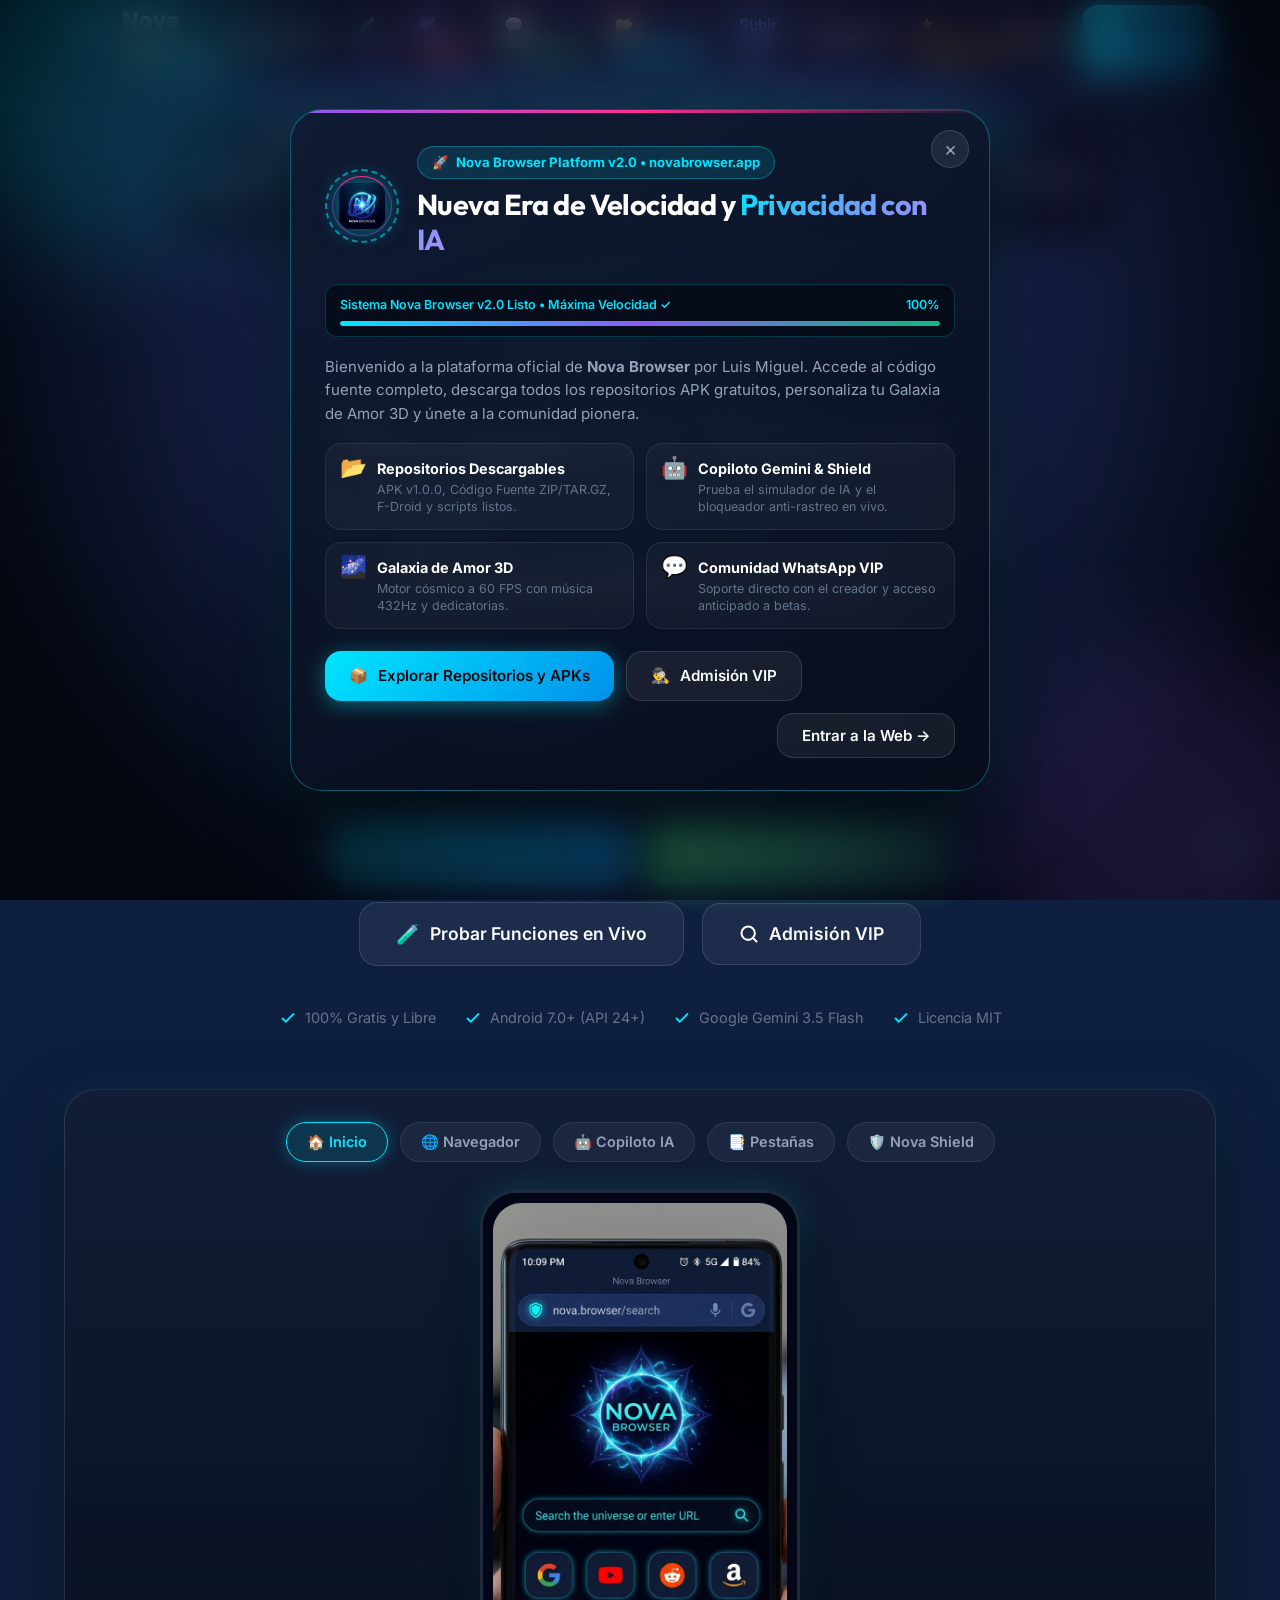
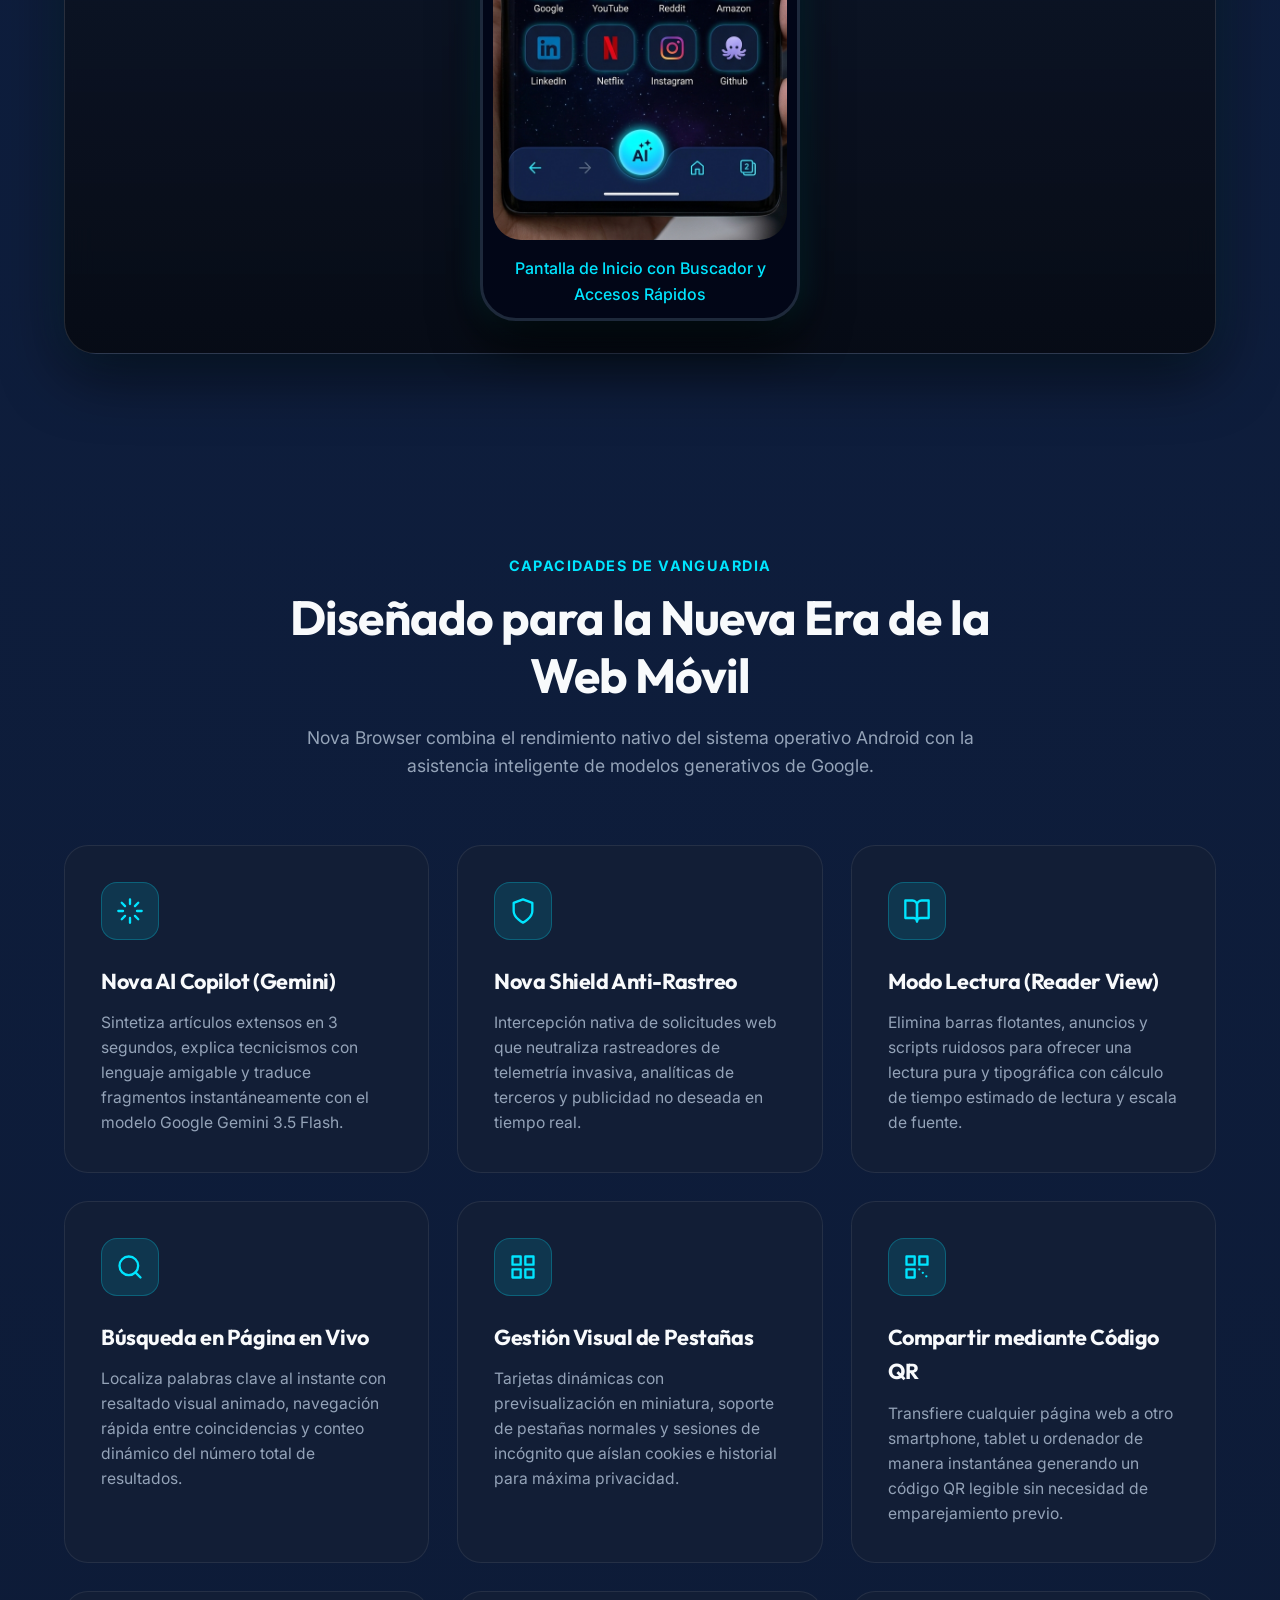
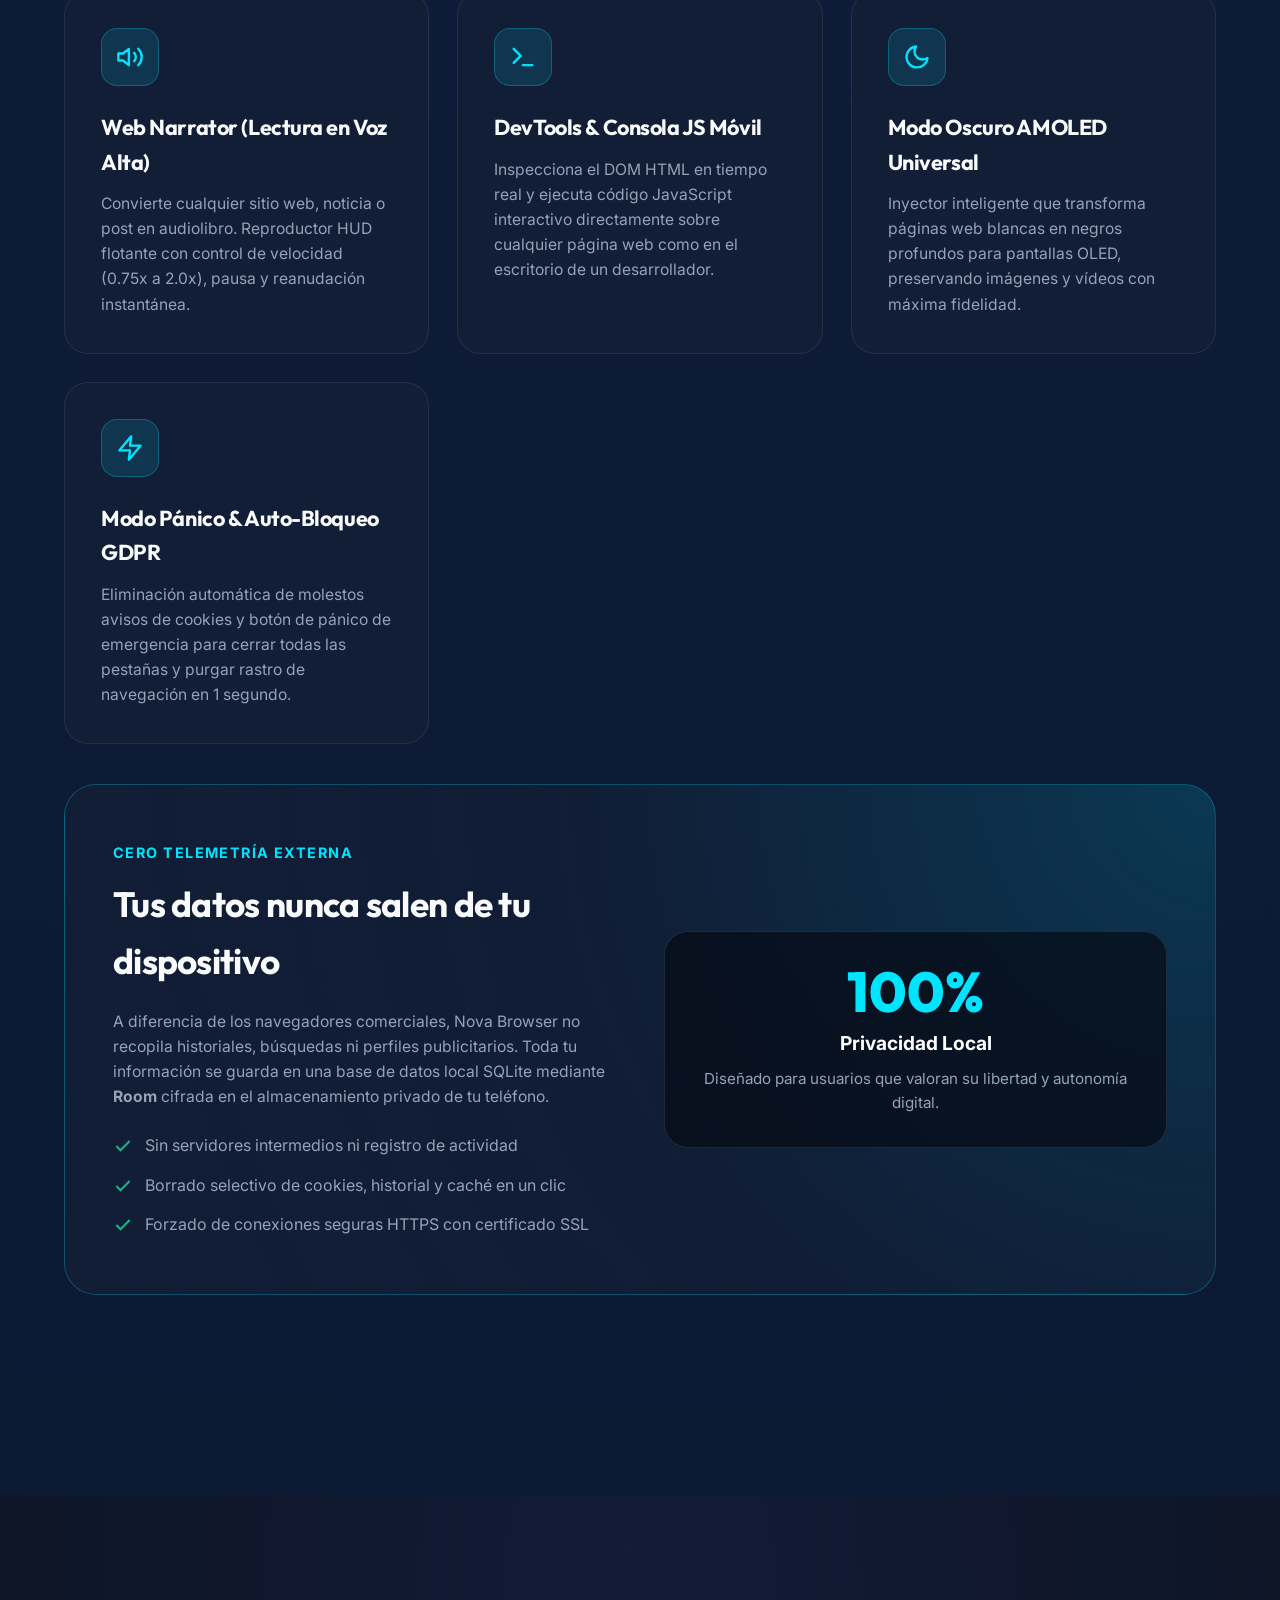
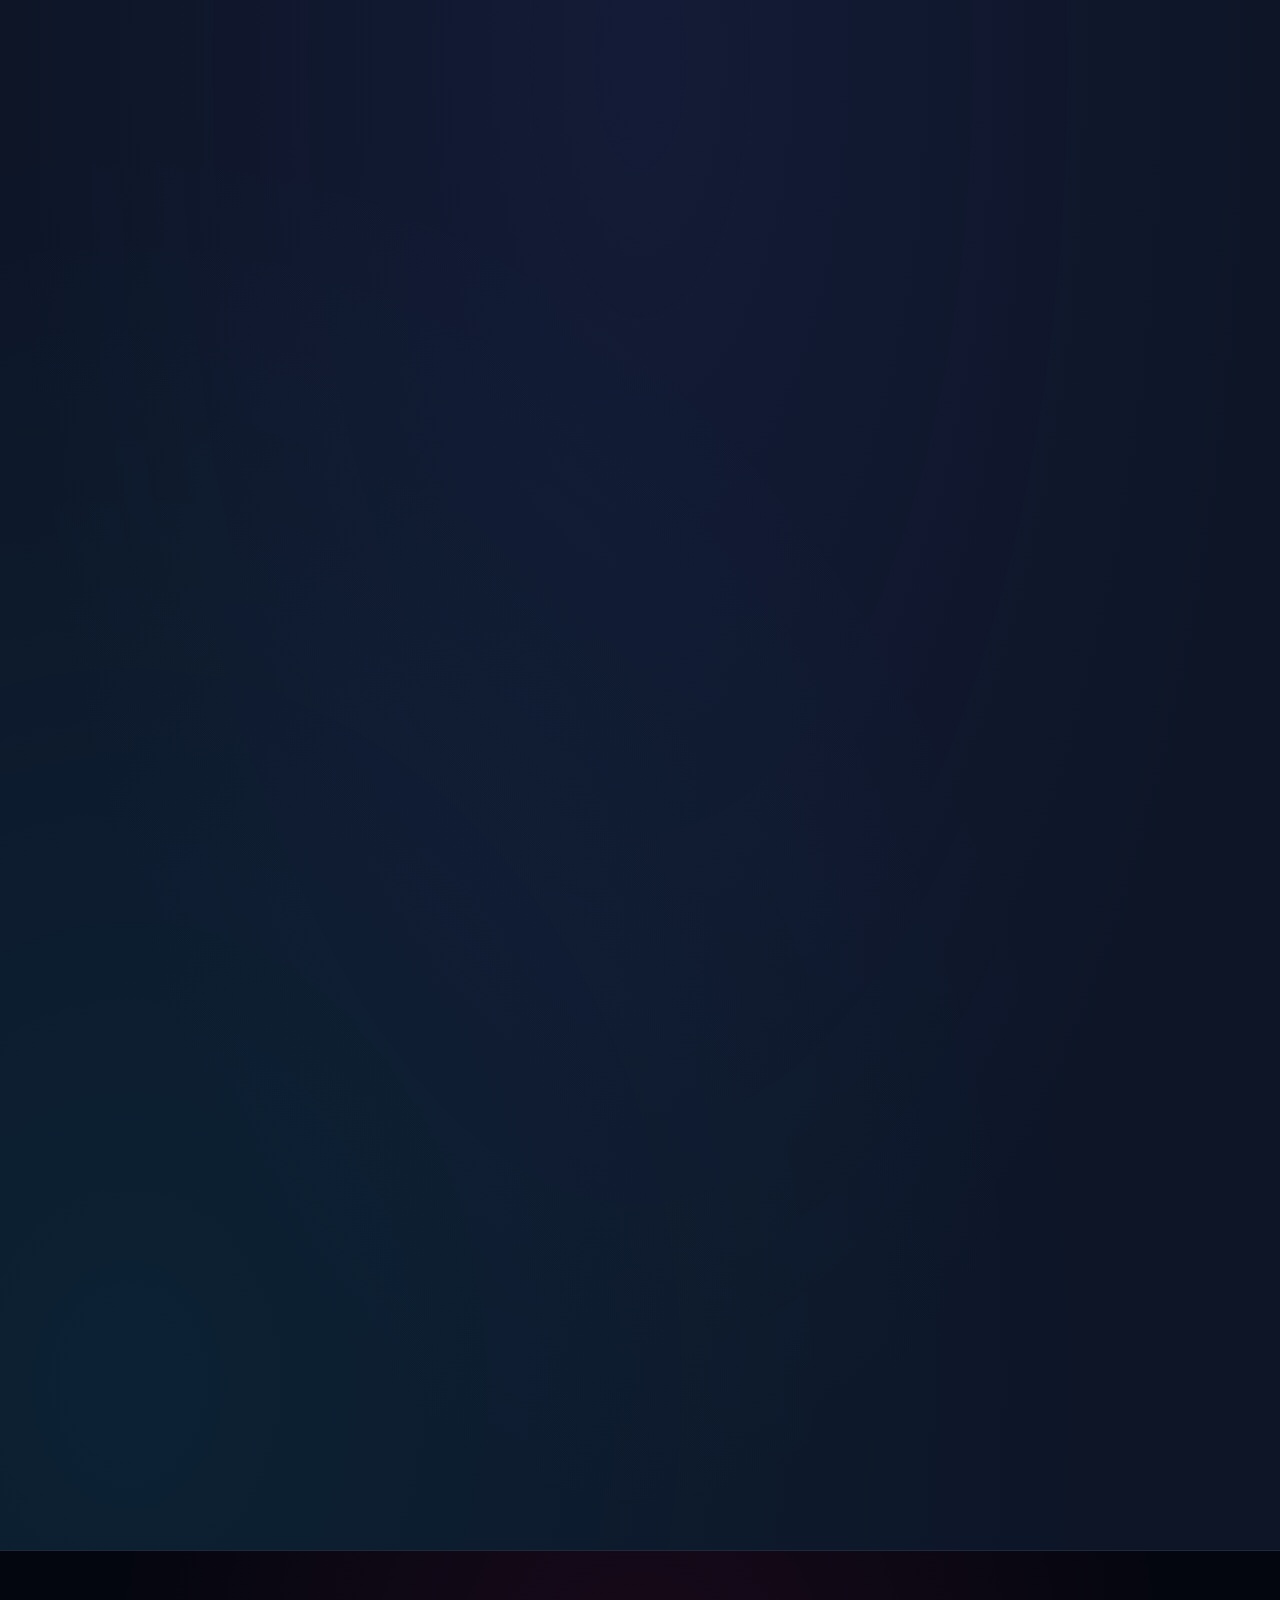
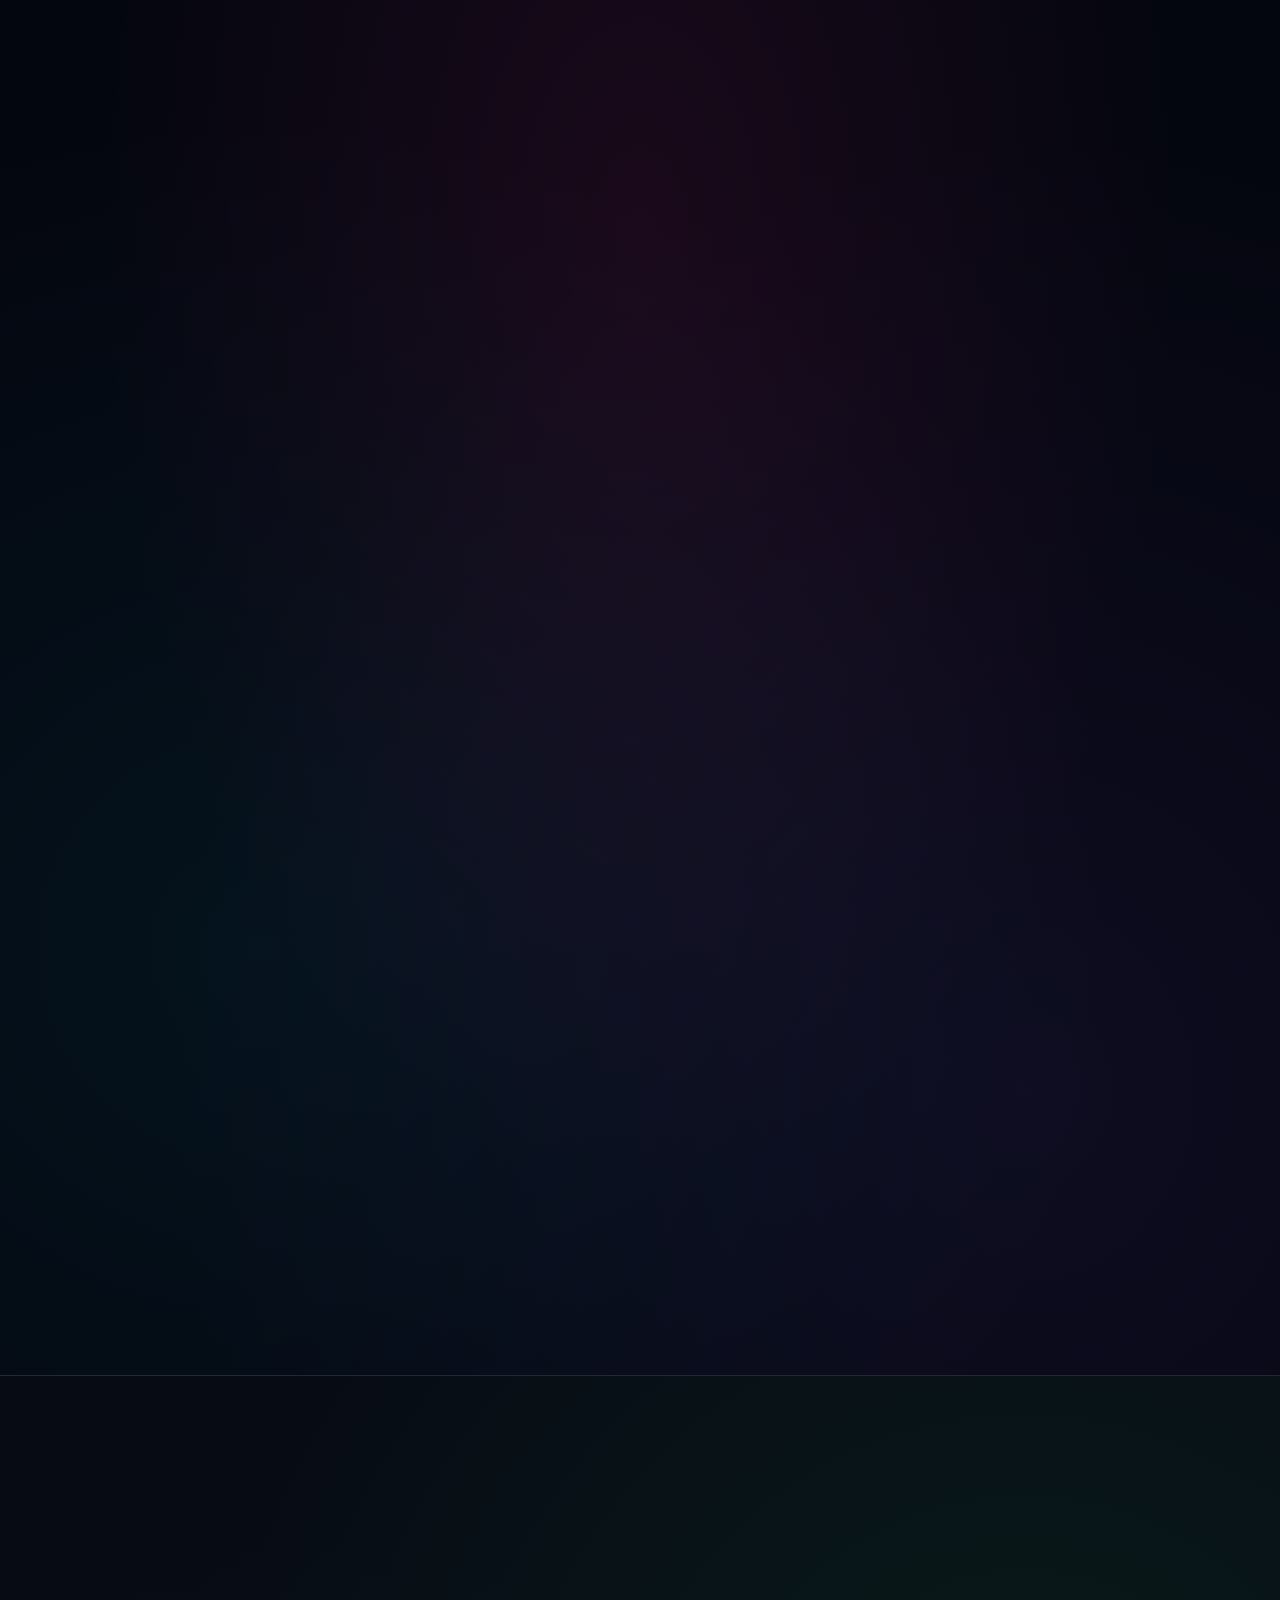
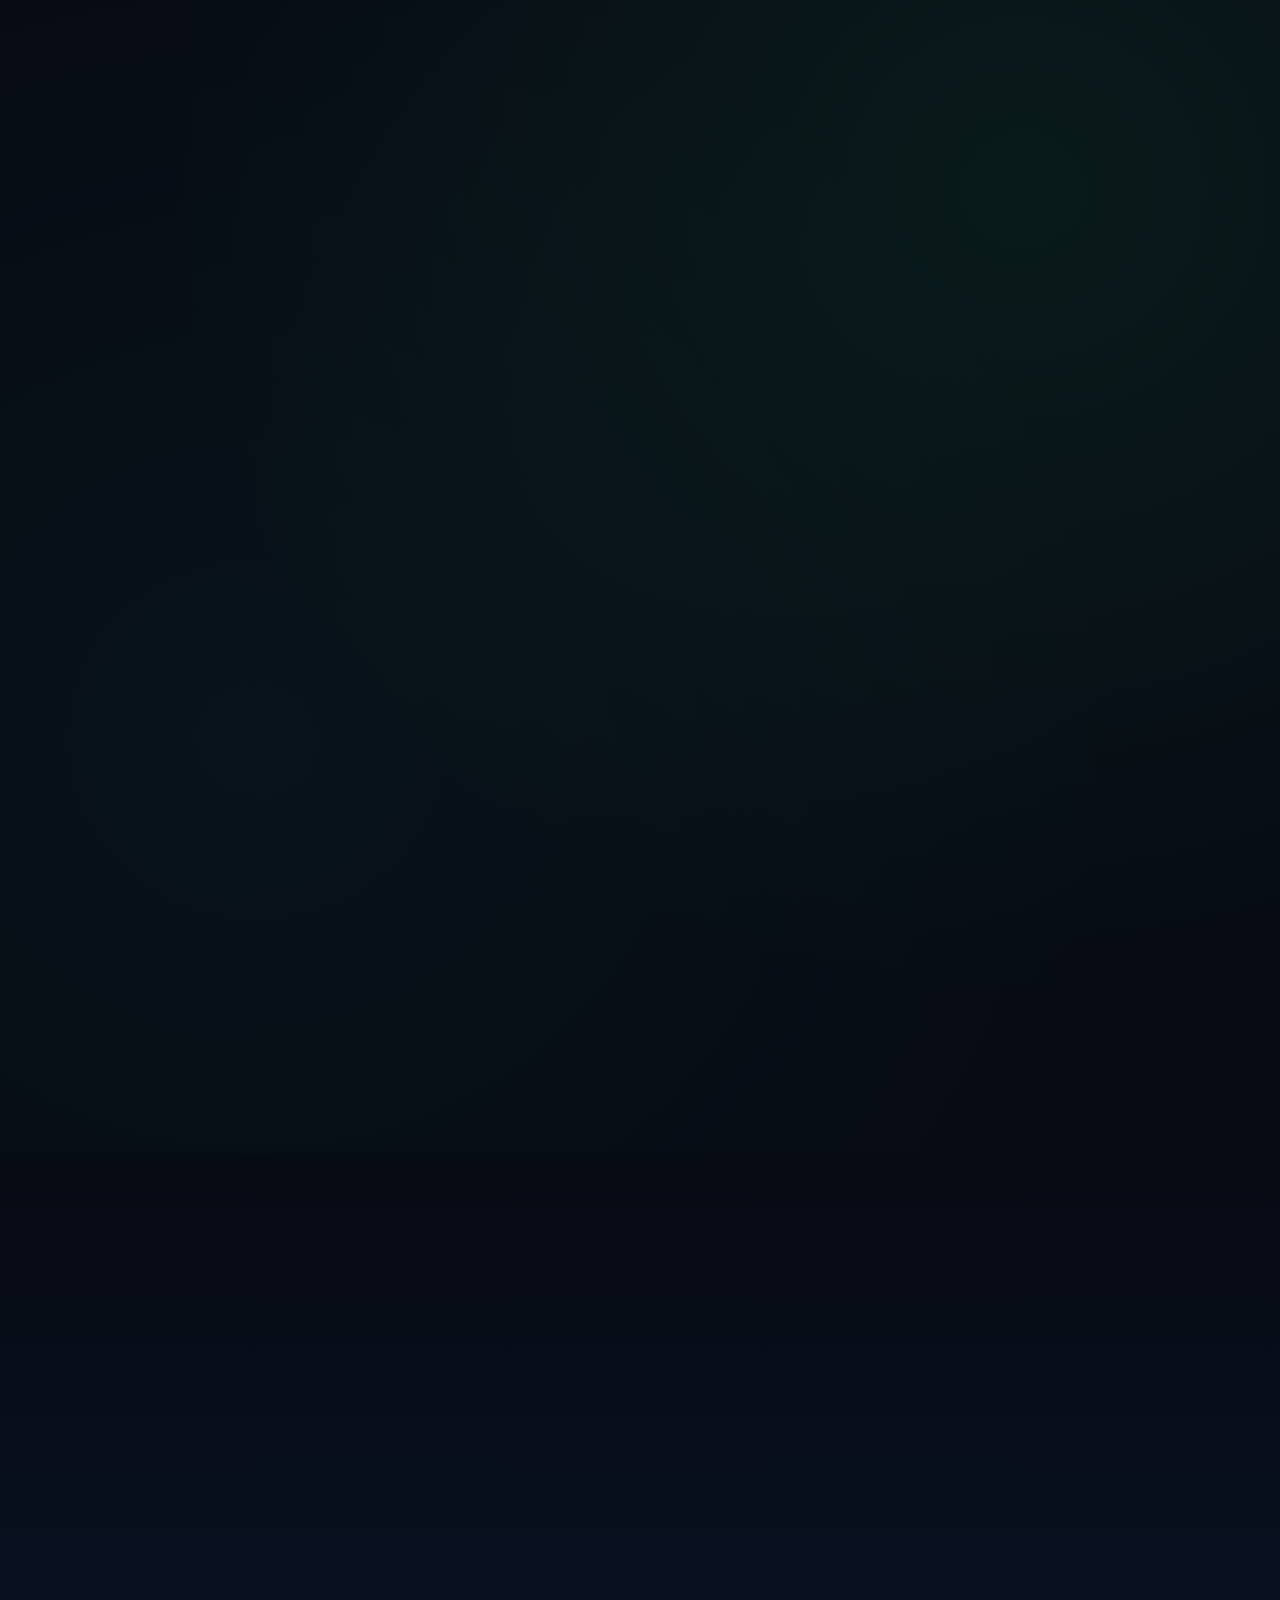
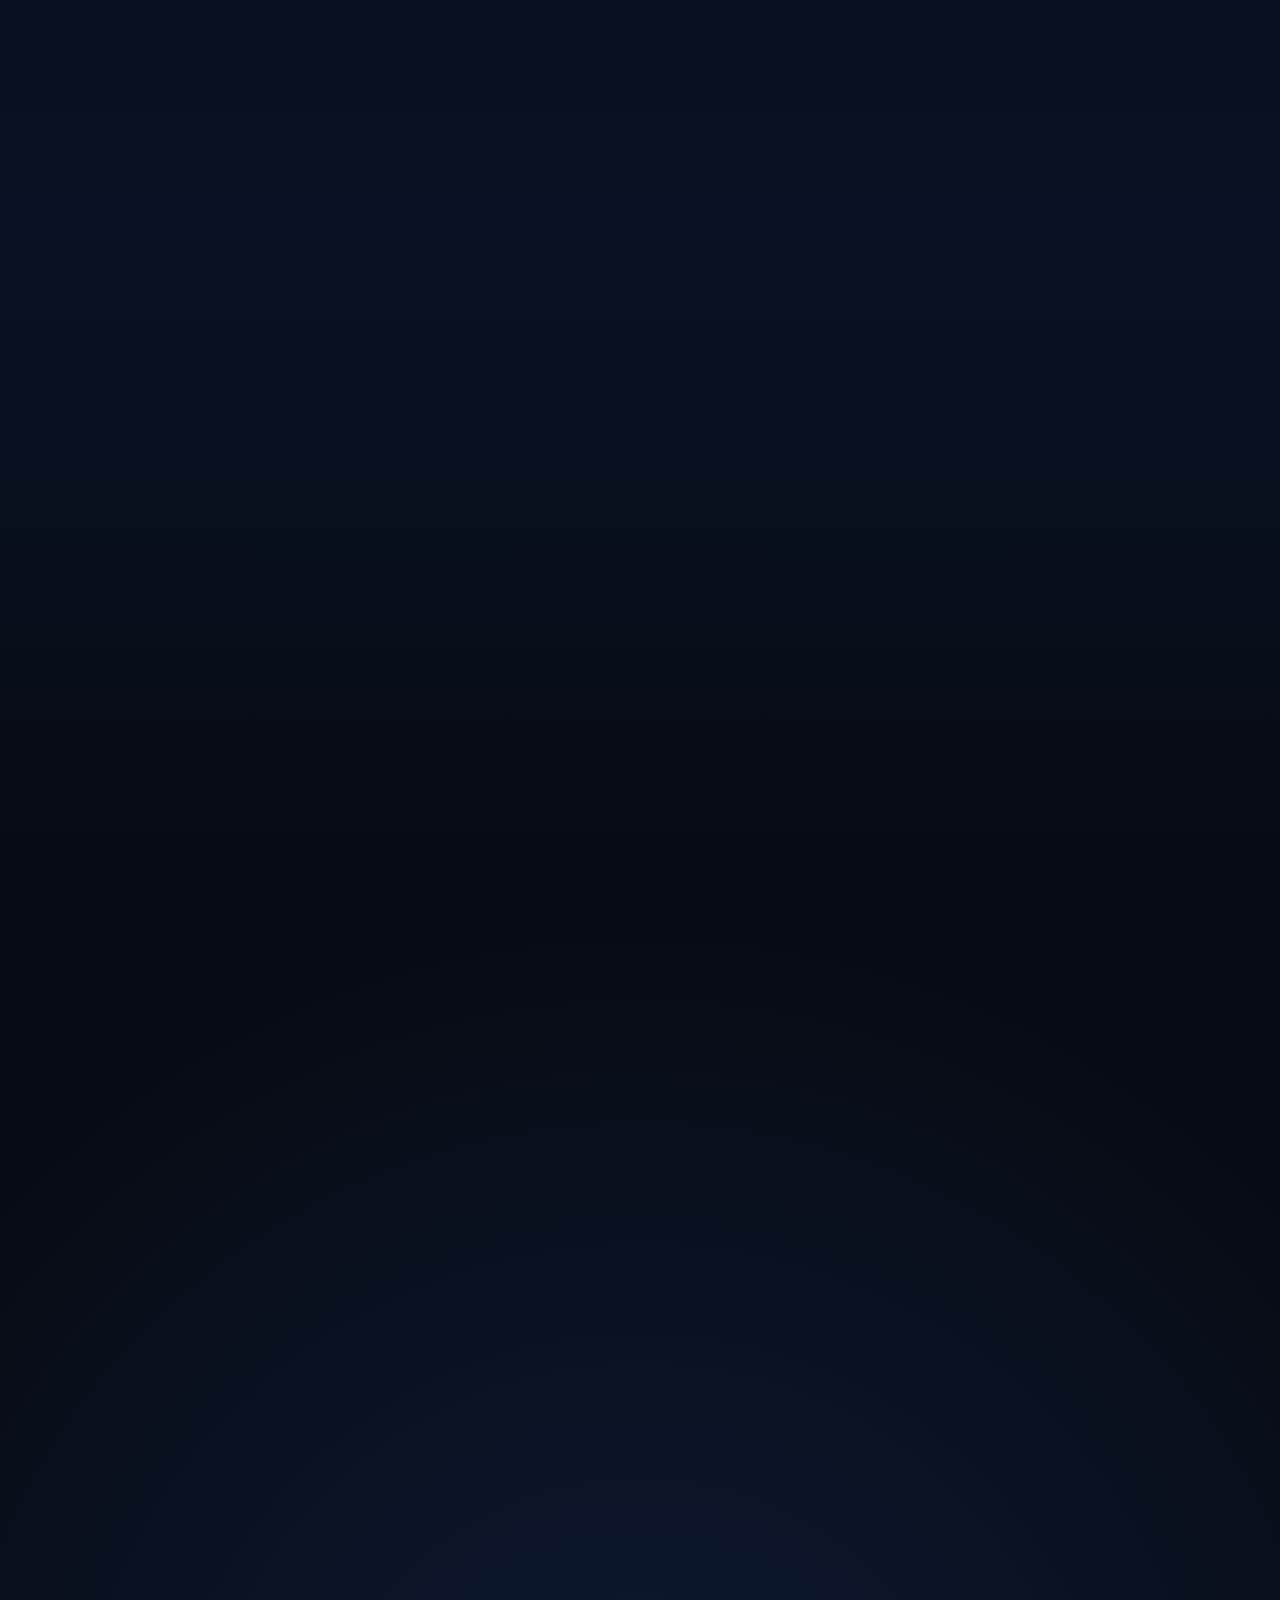
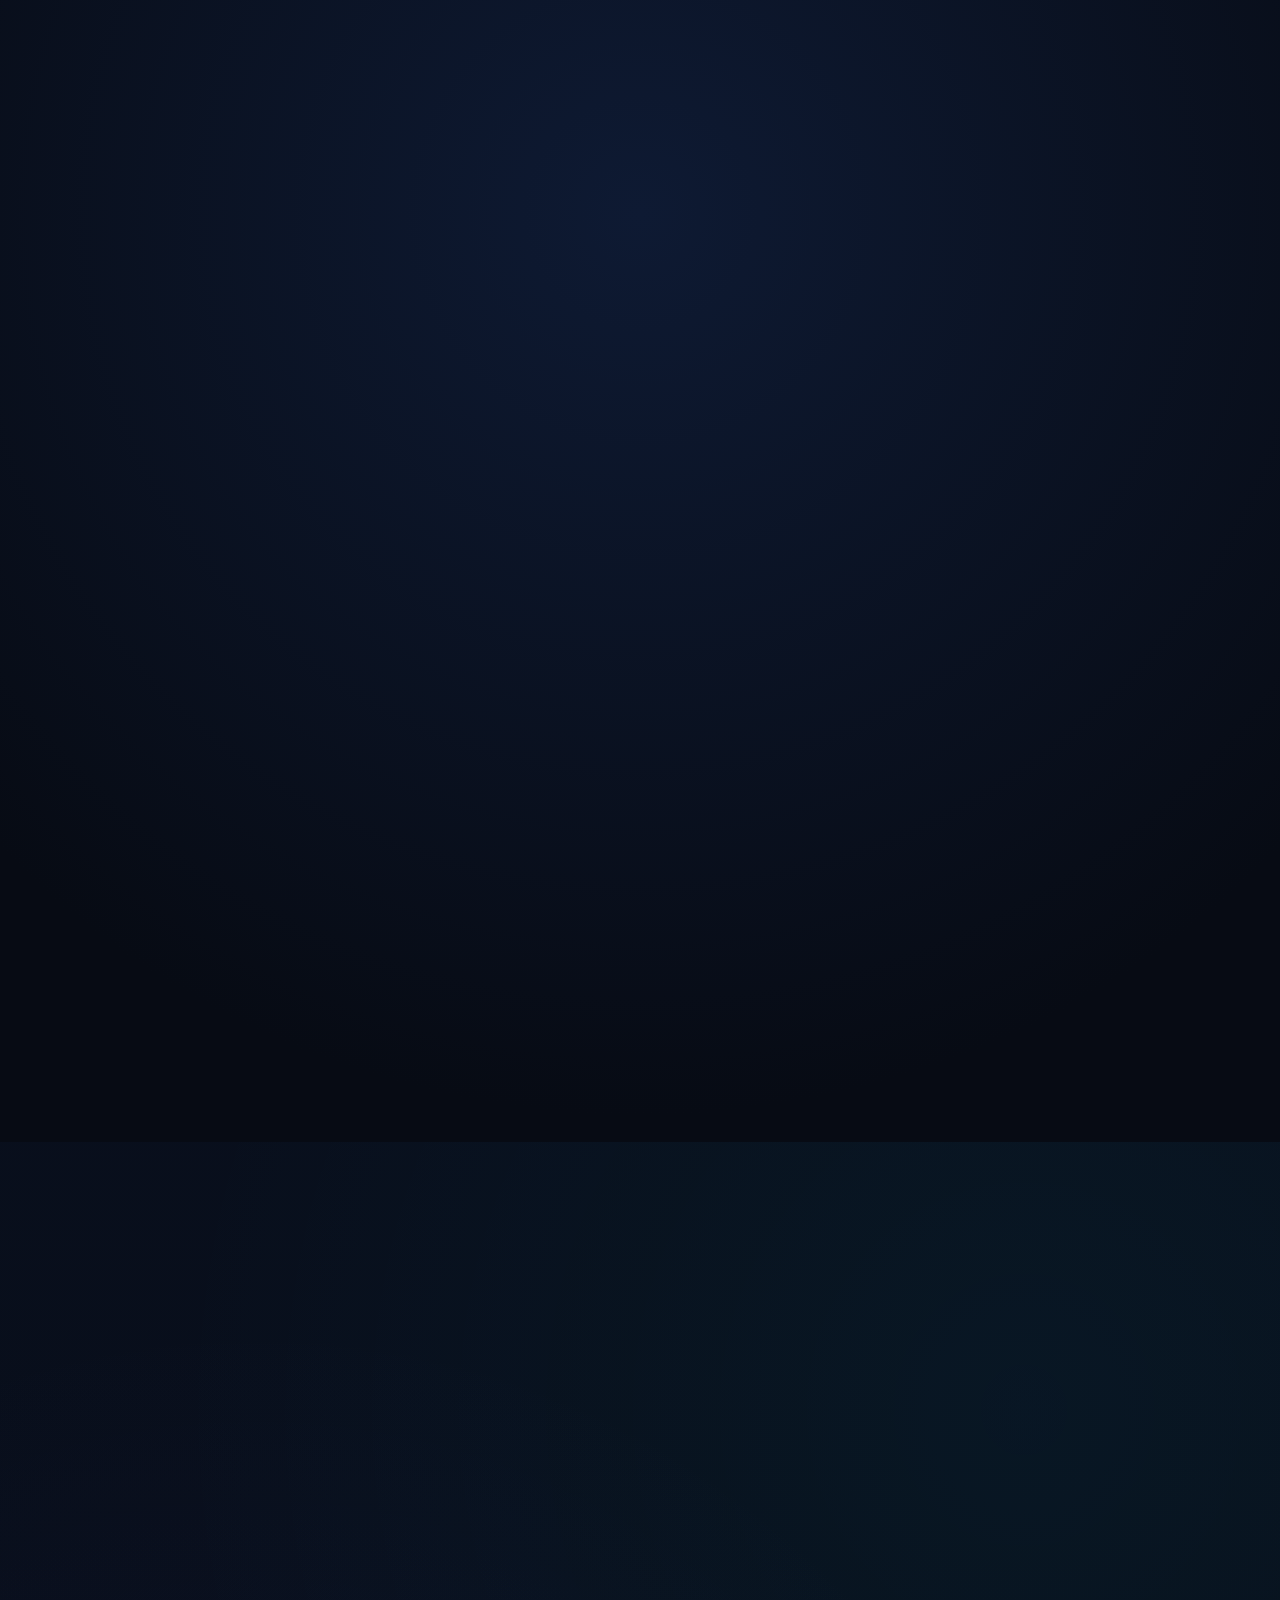
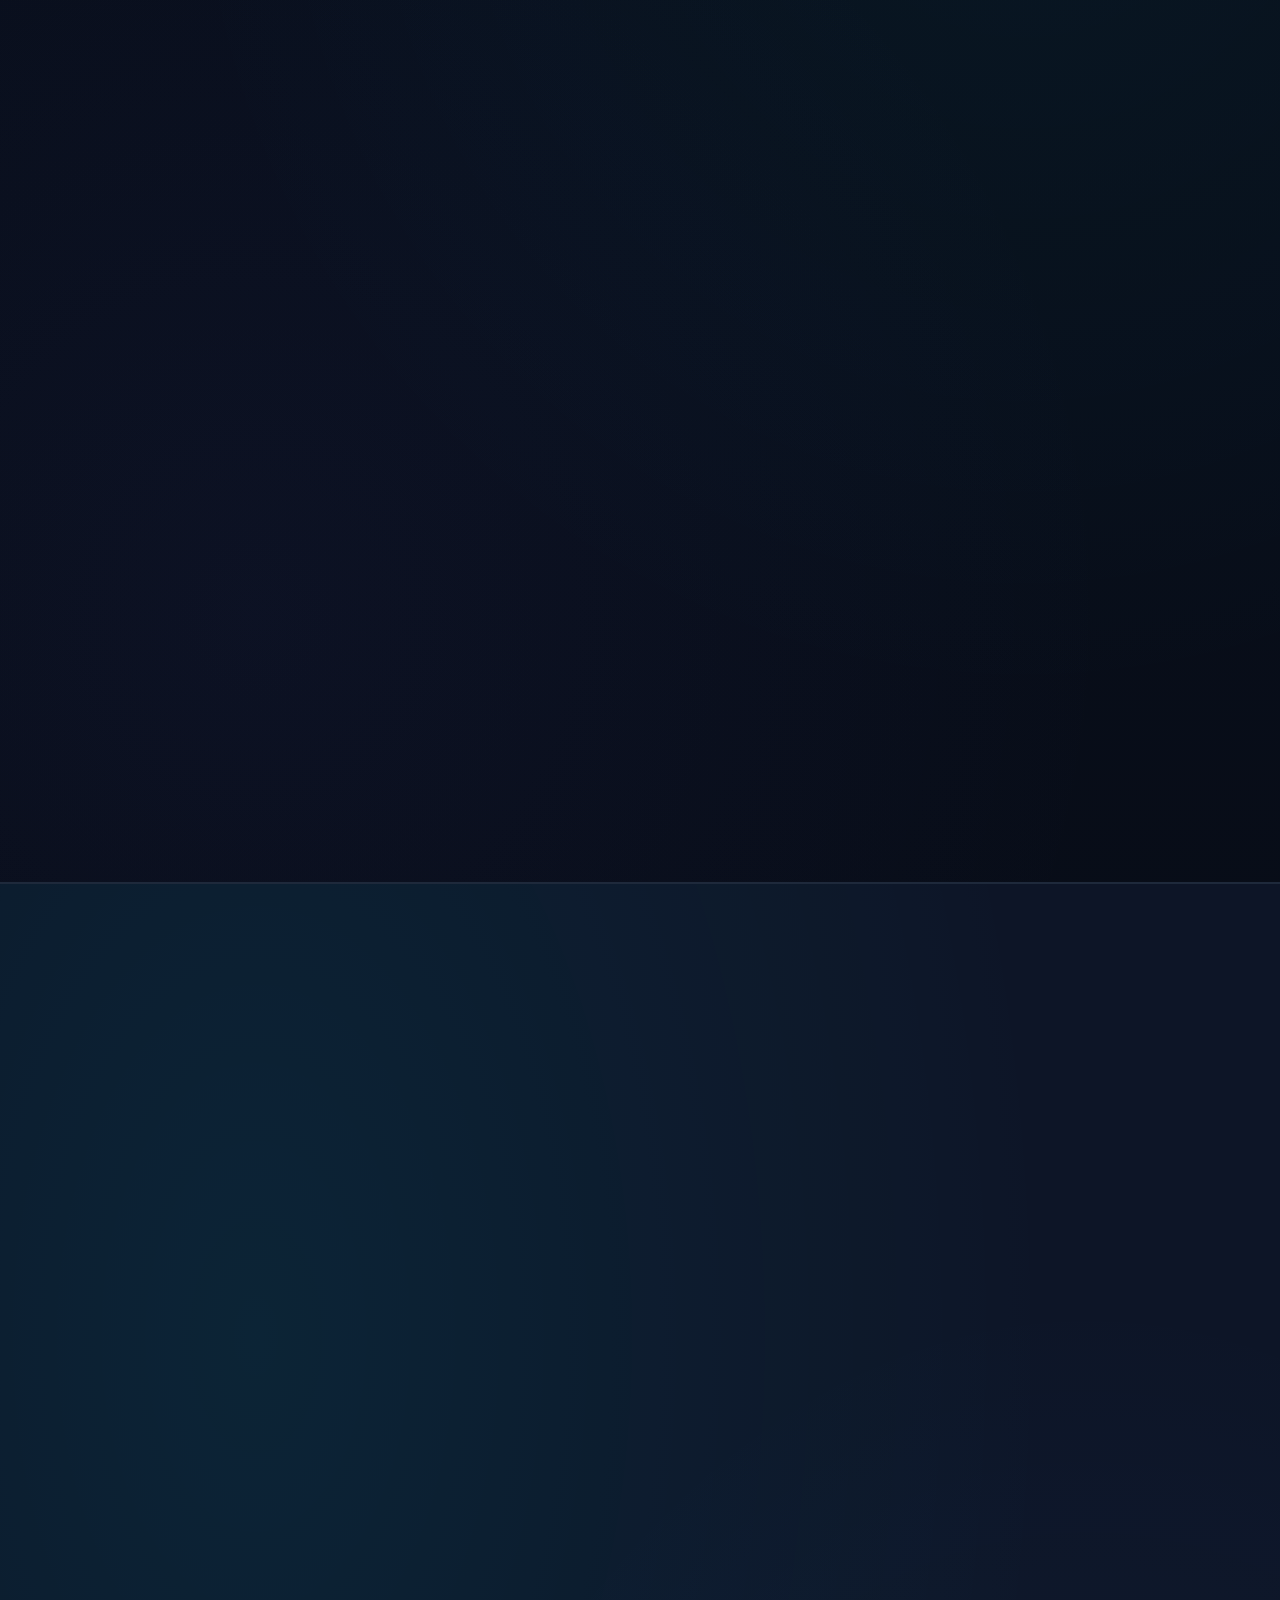
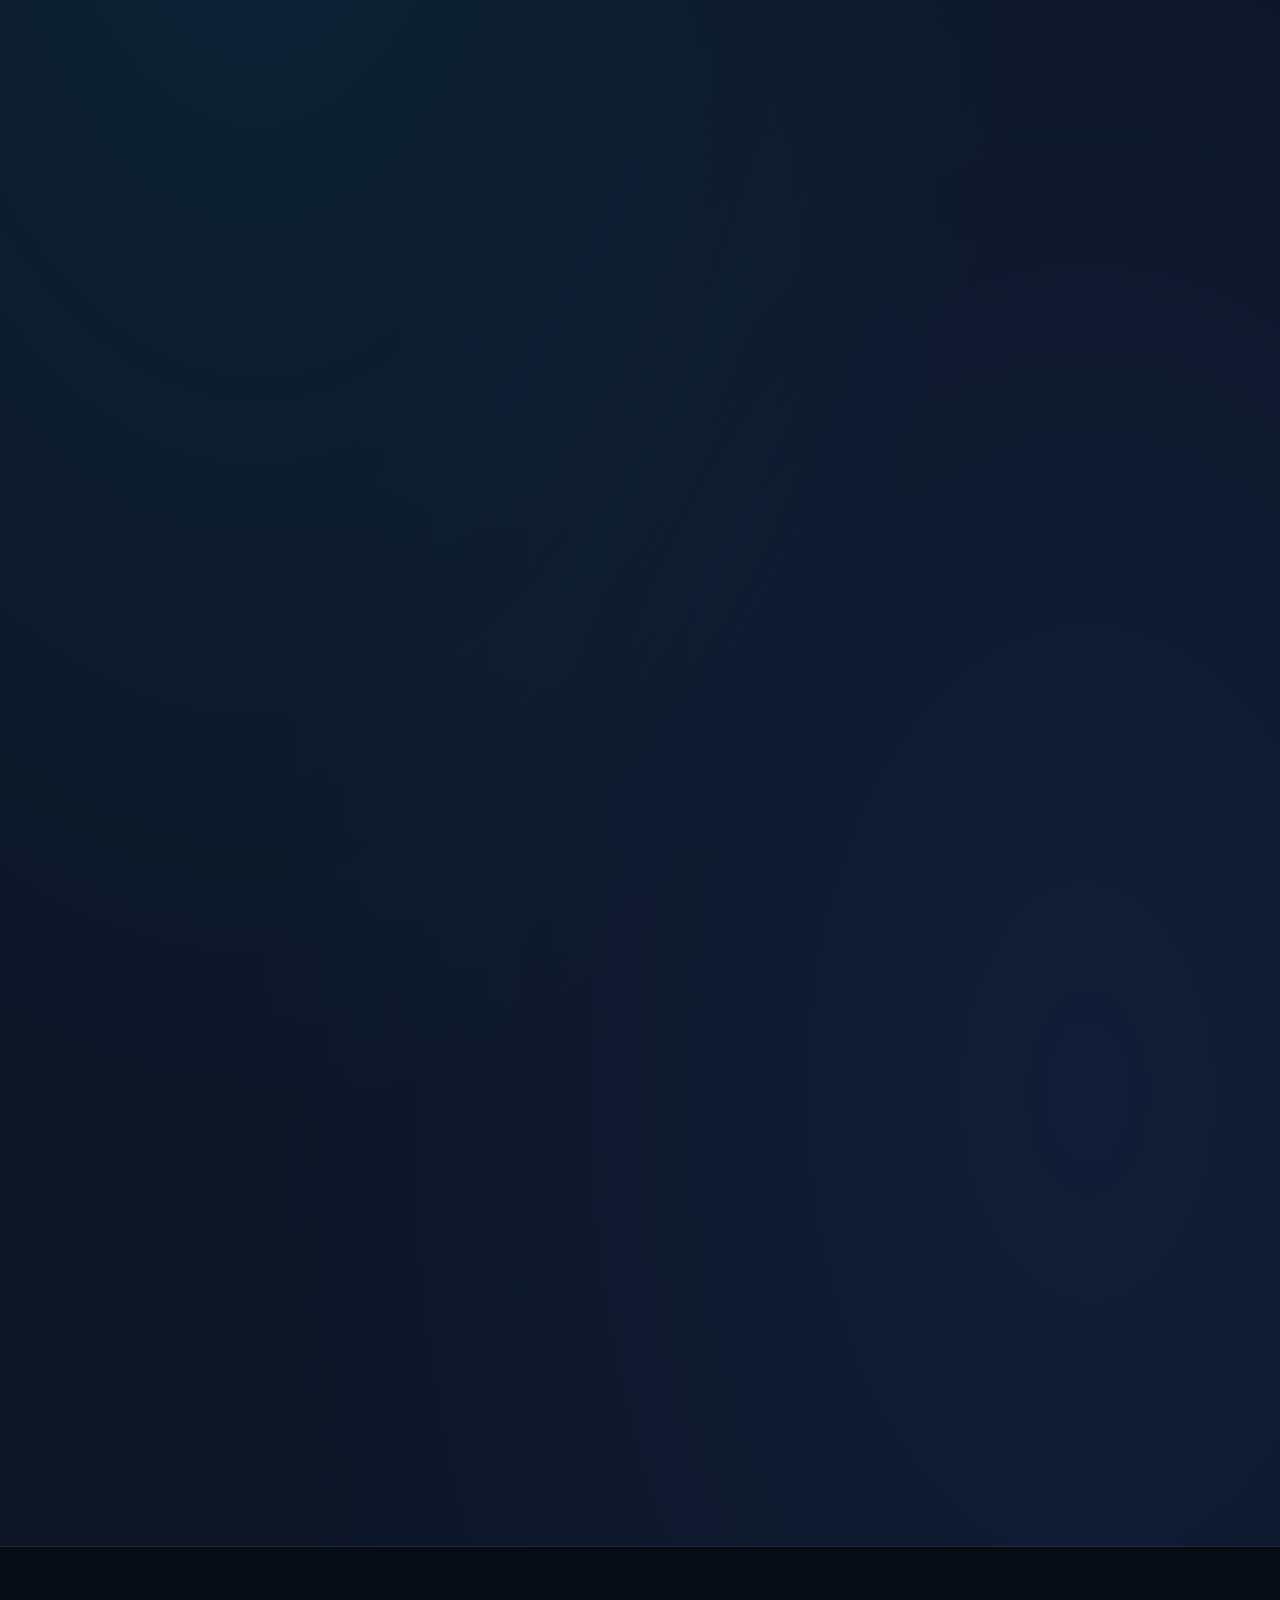
==== commit 310f761b: "deploy: a1366147c96dbd68221feb10a57578af5171c7d1" ====
--- a/index.html
+++ b/index.html
@@ -1,459 +1,2250 @@
 <!DOCTYPE html>
 <html lang="es">
 <head>
-<meta charset="UTF-8">
-<meta name="viewport" content="width=device-width, initial-scale=1.0">
-<meta name="theme-color" content="#09090b">
-<title>RD Radio Live 🇩🇴</title>
-
-<style>
-* {
-  box-sizing: border-box;
-  margin: 0;
-  padding: 0;
-}
-
-body {
-  font-family: Arial, sans-serif;
-  background: #09090b;
-  color: white;
-  min-height: 100vh;
-}
-
-header {
-  padding: 22px 18px;
-  display: flex;
-  justify-content: space-between;
-  align-items: center;
-  background: #111116;
-  position: sticky;
-  top: 0;
-  z-index: 10;
-}
-
-.logo {
-  font-size: 22px;
-  font-weight: 800;
-}
-
-.logo span {
-  color: #ff1744;
-}
-
-.live {
-  background: #ff1744;
-  padding: 7px 12px;
-  border-radius: 20px;
-  font-size: 12px;
-  font-weight: bold;
-}
-
-.hero {
-  padding: 35px 20px 25px;
-  text-align: center;
-}
-
-.hero h1 {
-  font-size: 34px;
-  margin-bottom: 10px;
-}
-
-.hero p {
-  color: #aaa;
-  font-size: 15px;
-}
-
-.player {
-  margin: 10px 18px 30px;
-  padding: 25px;
-  background: linear-gradient(145deg, #19191f, #0f0f13);
-  border-radius: 25px;
-  text-align: center;
-  box-shadow: 0 15px 40px rgba(0,0,0,.35);
-}
-
-.cover {
-  width: 150px;
-  height: 150px;
-  border-radius: 22px;
-  margin: auto;
-  display: flex;
-  justify-content: center;
-  align-items: center;
-  font-size: 65px;
-  background: linear-gradient(135deg, #ff1744, #7b1fa2);
-}
-
-.station-name {
-  font-size: 22px;
-  font-weight: bold;
-  margin-top: 20px;
-}
-
-.status {
-  color: #aaa;
-  margin-top: 6px;
-  font-size: 14px;
-}
-
-.play {
-  width: 70px;
-  height: 70px;
-  border-radius: 50%;
-  border: none;
-  margin-top: 20px;
-  background: #ff1744;
-  color: white;
-  font-size: 28px;
-  cursor: pointer;
-  box-shadow: 0 8px 25px rgba(255,23,68,.35);
-}
-
-.volume {
-  width: 100%;
-  margin-top: 20px;
-}
-
-.section {
-  padding: 0 18px 30px;
-}
-
-.section h2 {
-  margin-bottom: 15px;
-}
-
-.search {
-  width: 100%;
-  padding: 15px;
-  border: none;
-  outline: none;
-  border-radius: 14px;
-  background: #19191f;
-  color: white;
-  margin-bottom: 18px;
-  font-size: 15px;
-}
-
-.station {
-  display: flex;
-  align-items: center;
-  gap: 14px;
-  padding: 14px;
-  margin-bottom: 10px;
-  background: #15151a;
-  border-radius: 16px;
-  cursor: pointer;
-  transition: .2s;
-}
-
-.station:active {
-  transform: scale(.98);
-}
-
-.station-icon {
-  width: 55px;
-  height: 55px;
-  border-radius: 14px;
-  background: linear-gradient(135deg,#222,#ff1744);
-  display: flex;
-  align-items: center;
-  justify-content: center;
-  font-size: 25px;
-}
-
-.info {
-  flex: 1;
-}
-
-.info h3 {
-  font-size: 16px;
-}
-
-.info p {
-  color: #888;
-  font-size: 12px;
-  margin-top: 4px;
-}
-
-.favorite {
-  font-size: 22px;
-  color: #777;
-}
-
-.favorite.active {
-  color: #ff1744;
-}
-
-footer {
-  text-align: center;
-  padding: 30px 15px;
-  color: #666;
-  font-size: 13px;
-}
-
-audio {
-  display: none;
-}
-</style>
-<link rel="stylesheet" href="style.css">
+  <meta charset="UTF-8">
+  <meta name="viewport" content="width=device-width, initial-scale=1.0">
+  <title>Nova Browser - Navegador Web con IA y Privacidad para Android</title>
+  
+  <!-- Metadatos de Compatibilidad Universal para Todos los Navegadores -->
+  <meta http-equiv="X-UA-Compatible" content="IE=edge,chrome=1">
+  <meta name="format-detection" content="telephone=no, date=no, address=no, email=no">
+  <meta name="mobile-web-app-capable" content="yes">
+  <meta name="apple-mobile-web-app-capable" content="yes">
+  <meta name="apple-mobile-web-app-status-bar-style" content="black-translucent">
+  <meta name="apple-mobile-web-app-title" content="Nova Browser">
+  <meta name="application-name" content="Nova Browser">
+  <meta name="msapplication-TileColor" content="#070B14">
+  <meta name="msapplication-navbutton-color" content="#070B14">
+  <meta name="color-scheme" content="dark">
+  <meta name="theme-color" content="#070B14">
+  
+  <!-- Indexación para Motores de Búsqueda (Google, Bing, Yahoo, DuckDuckGo, Safari) -->
+  <meta name="robots" content="index, follow, max-snippet:-1, max-image-preview:large, max-video-preview:-1">
+  <meta name="googlebot" content="index, follow, max-snippet:-1, max-image-preview:large, max-video-preview:-1">
+  <meta name="bingbot" content="index, follow, max-snippet:-1, max-image-preview:large, max-video-preview:-1">
+  <meta name="rating" content="general">
+  <meta name="distribution" content="global">
+  <meta name="revisit-after" content="1 days">
+  <meta name="google-site-verification" content="google-search-console-verification-token-novabrowser">
+
+  <!-- Metadatos SEO y Redes Sociales Optimizados para Búsquedas por Nombre -->
+  <meta name="description" content="Nova Browser oficial por Luis Miguel: Navegador web ultrarrápido, seguro e inteligente para Android con Google Gemini AI, Jetpack Compose y bloqueo Nova Shield. Descarga el APK y repositorios gratis.">
+  <meta name="keywords" content="Nova Browser, Nova Browser APK, descargar Nova Browser, Nova Browser Android, Luis Miguel Nova Browser, XboxLR Browser, novabrowser.app, navegador Gemini AI, navegador Android Jetpack Compose, navegador privado APK gratis, tiendas de apk gratuitas, Uptodown, F-Droid, IzzyOnDroid">
+  <meta name="author" content="Luis Miguel">
+  <link rel="canonical" href="https://novabrowser.app/">
+
+  <!-- Open Graph / Facebook -->
+  <meta property="og:type" content="website">
+  <meta property="og:url" content="https://novabrowser.app/">
+  <meta property="og:title" content="Nova Browser - Navegación Web con IA y Privacidad para Android">
+  <meta property="og:description" content="Navegador ultrarrápido con Material Design 3, bloqueo anti-rastreo Nova Shield y copiloto Google Gemini. 100% Gratis.">
+  <meta property="og:image" content="https://novabrowser.app/assets/nova-browser-logo.png">
+
+  <!-- Twitter -->
+  <meta property="twitter:card" content="summary_large_image">
+  <meta property="twitter:url" content="https://novabrowser.app/">
+  <meta property="twitter:title" content="Nova Browser para Android">
+  <meta property="twitter:description" content="Navegador nativo para Android con IA Gemini integrada y escudo de privacidad. Descarga el APK gratis.">
+  <meta property="twitter:image" content="https://novabrowser.app/assets/nova-browser-logo.png">
+
+  <link rel="dns-prefetch" href="https://api.github.com">
+  <link rel="dns-prefetch" href="https://api.qrserver.com">
+  <link rel="preload" as="image" href="assets/nova-browser-logo.png" fetchpriority="high">
+  <link rel="icon" type="image/png" href="assets/nova-browser-logo.png">
+  <link rel="apple-touch-icon" href="assets/nova-browser-logo.png">
+  <link rel="manifest" href="site.webmanifest">
+  
+  <!-- Schema.org Datos Estructurados JSON-LD (SoftwareApplication + HowTo + FAQPage) -->
+  <script type="application/ld+json">
+  [
+    {
+      "@context": "https://schema.org",
+      "@type": "SoftwareApplication",
+      "name": "Nova Browser",
+      "operatingSystem": "Android 7.0+",
+      "applicationCategory": "BrowserApplication",
+      "offers": {
+        "@type": "Offer",
+        "price": "0",
+        "priceCurrency": "USD"
+      },
+      "aggregateRating": {
+        "@type": "AggregateRating",
+        "ratingValue": "4.9",
+        "reviewCount": "128"
+      },
+      "description": "Navegador web moderno, ultrarrápido y seguro para Android potenciado con Google Gemini AI y escudo Nova Shield.",
+      "author": {
+        "@type": "Person",
+        "name": "Luis Miguel"
+      },
+      "downloadUrl": "https://github.com/luismiguel38338-cmd/XboxLR-Browser/releases/download/v1.0.0/Nova-Browser-v1.0-debug.apk"
+    },
+    {
+      "@context": "https://schema.org",
+      "@type": "HowTo",
+      "name": "Cómo instalar Nova Browser APK en Android",
+      "description": "Tutorial rápido paso a paso para descargar e instalar el archivo APK de Nova Browser en cualquier smartphone o tablet Android.",
+      "step": [
+        {
+          "@type": "HowToStep",
+          "name": "Superar la Admisión y Descargar el APK",
+          "text": "Realiza el breve test de admisión y descarga el instalador Nova-Browser-v1.0-debug.apk."
+        },
+        {
+          "@type": "HowToStep",
+          "name": "Habilitar orígenes desconocidos",
+          "text": "Autoriza la instalación desde tu navegador o gestor de descargas en los Ajustes de Android."
+        },
+        {
+          "@type": "HowToStep",
+          "name": "Completar la Instalación",
+          "text": "Pulsa Instalar y en caso de aviso de desarrollador desconocido pulsa Más detalles e Instalar de todos modos."
+        },
+        {
+          "@type": "HowToStep",
+          "name": "Iniciar Nova Browser",
+          "text": "Abre la aplicación desde el cajón de apps y disfruta de la navegación con Inteligencia Artificial."
+        }
+      ]
+    }
+  ]
+  </script>
+
+  <!-- Google Fonts: Inter & Outfit -->
+  <link rel="preconnect" href="https://fonts.googleapis.com">
+  <link rel="preconnect" href="https://fonts.gstatic.com" crossorigin>
+  <link href="https://fonts.googleapis.com/css2?family=Inter:wght@300;400;500;600;700;800&family=Outfit:wght@500;600;700;800;900&display=swap" rel="stylesheet">
+
+  <!-- Critical Above-the-Fold CSS + Modular Stylesheet -->
+  <style>
+    :root{--bg-primary:#070B14;--cyan-electric:#00E5FF;--text-main:#F8FAFC}
+    html,body{margin:0;padding:0;background:#070B14;color:#F8FAFC;font-family:'Inter',system-ui,-apple-system,sans-serif;overflow-x:hidden}
+    .welcome-overlay{position:fixed;inset:0;z-index:9999;display:flex;align-items:center;justify-content:center;background:rgba(4,7,15,.92);opacity:0;visibility:hidden}
+    .welcome-overlay.active{opacity:1;visibility:visible}
+  </style>
+  <link rel="preload" href="assets/css/nova.css" as="style">
+  <link rel="stylesheet" href="assets/css/nova.css">
 </head>
-
 <body>
 
-<header>
-  <div class="logo">RD <span>RADIO</span></div>
-  <div class="live">● EN VIVO</div>
-</header>
-
-<section class="hero">
-  <h1>Radio Dominicana 🇩🇴</h1>
-  <p>Tu música favorita, dondequiera que estés.</p>
-</section>
-
-<div class="player">
-
-  <div class="cover" id="cover">📻</div>
-
-  <div class="station-name" id="currentName">
-    Selecciona una emisora
+  <!-- Contenedor Global de Notificaciones Toast Material 3 -->
+  <div id="toastContainer" class="toast-container" aria-live="polite"></div>
+
+  <!-- Drawer / Menú Móvil Desplegable -->
+  <div id="mobileDrawerOverlay" class="mobile-drawer-overlay" onclick="handleDrawerOverlayClick(event)">
+    <div class="mobile-drawer" role="dialog" aria-modal="true" aria-label="Menú de Navegación Móvil">
+      <div class="mobile-drawer-header">
+        <div style="display: flex; align-items: center; gap: 10px;">
+          <img src="assets/nova-browser-logo.png" alt="Nova Browser Logo" width="32" height="32" style="border-radius: 8px;">
+          <strong style="color: #FFFFFF; font-size: 1.1rem;">Nova Browser</strong>
+        </div>
+        <button class="welcome-close-btn" onclick="toggleMobileDrawer(false)" aria-label="Cerrar Menú">&times;</button>
+      </div>
+
+      <ul class="mobile-drawer-links">
+        <li><a href="#caracteristicas" class="mobile-drawer-link" onclick="toggleMobileDrawer(false)"><span>⚡</span> Características</a></li>
+        <li><a href="#laboratorio" class="mobile-drawer-link" onclick="toggleMobileDrawer(false)"><span>🧪</span> Laboratorio en Vivo</a></li>
+        <li><a href="#galaxia-de-amor" class="mobile-drawer-link" onclick="toggleMobileDrawer(false)" style="color: #FF758C; border-color: rgba(255, 46, 147, 0.4);"><span>🌌</span> Galaxia de Amor</a></li>
+        <li><a href="#comunidad-whatsapp" class="mobile-drawer-link" onclick="toggleMobileDrawer(false)" style="color: #25D366; border-color: rgba(37, 211, 102, 0.3);"><span>💬</span> WhatsApp VIP</a></li>
+        <li><a href="#tutorial" class="mobile-drawer-link" onclick="toggleMobileDrawer(false)"><span>📲</span> Tutorial APK</a></li>
+        <li><a href="#lanzamiento" class="mobile-drawer-link" onclick="toggleMobileDrawer(false)"><span>🚀</span> Subir Versión APK</a></li>
+        <li><a href="#repositorios" class="mobile-drawer-link" onclick="toggleMobileDrawer(false)" style="color: var(--cyan-electric); border-color: rgba(0, 229, 255, 0.3);"><span>📂</span> Repositorios Descargables</a></li>
+        <li><a href="#descarga" class="mobile-drawer-link" onclick="toggleMobileDrawer(false)"><span>📦</span> Descargas Oficiales</a></li>
+        <li><a href="#opiniones" class="mobile-drawer-link" onclick="toggleMobileDrawer(false)"><span>★</span> Opiniones & Reseñas</a></li>
+        <li><a href="#tiendas-apk" class="mobile-drawer-link" onclick="toggleMobileDrawer(false)"><span>🌐</span> Tiendas Libres</a></li>
+        <li><a href="#indexacion-google" class="mobile-drawer-link" onclick="toggleMobileDrawer(false)"><span>🔍</span> Google SEO</a></li>
+        <li><a href="#investigacion" class="mobile-drawer-link" onclick="toggleMobileDrawer(false)"><span>🕵️‍♂️</span> Admisión VIP</a></li>
+        <li><a href="#faq" class="mobile-drawer-link" onclick="toggleMobileDrawer(false)"><span>❓</span> Preguntas Frecuentes</a></li>
+      </ul>
+
+      <div style="margin-top: 24px; display: flex; flex-direction: column; gap: 10px;">
+        <button type="button" onclick="toggleMobileDrawer(false); openWelcomeModal();" class="btn btn-secondary" style="justify-content: center; width: 100%; border-color: rgba(0, 229, 255, 0.4); color: var(--cyan-electric);">
+          <span>✨</span> Ver Animación de Bienvenida
+        </button>
+        <a href="https://github.com/luismiguel38338-cmd/XboxLR-Browser/releases/download/v1.0.0/Nova-Browser-v1.0-debug.apk" class="btn btn-primary" style="justify-content: center; width: 100%;">
+          <span>⬇️</span> Descargar APK (34 MB)
+        </a>
+        <a href="#comunidad-whatsapp" class="btn btn-secondary" onclick="toggleMobileDrawer(false)" style="justify-content: center; width: 100%; border-color: #25D366; color: #25D366;">
+          <span>💬</span> Entrar a WhatsApp
+        </a>
+      </div>
+    </div>
   </div>
 
-  <div class="status" id="status">
-    Listo para reproducir
+  <!-- Pantalla Animada de Bienvenida v2.0 -->
+  <div id="welcomeModalOverlay" class="welcome-overlay" onclick="handleOverlayClick(event)">
+    <div class="welcome-cosmic-bg" aria-hidden="true">
+      <div class="welcome-orb welcome-orb-1"></div>
+      <div class="welcome-orb welcome-orb-2"></div>
+    </div>
+    <div class="welcome-modal" role="dialog" aria-modal="true" aria-labelledby="welcomeTitle">
+      <button class="welcome-close-btn" onclick="closeWelcomeModal()" aria-label="Cerrar Bienvenida">&times;</button>
+
+      <div class="welcome-hero-emblem welcome-stagger welcome-stagger-1">
+        <div class="welcome-orbit-wrapper" aria-hidden="true">
+          <div class="welcome-orbit-ring"></div>
+          <div class="welcome-orbit-ring-inner"></div>
+          <img src="assets/nova-browser-logo.png" alt="Nova Browser Logo" class="welcome-orbit-logo">
+        </div>
+        <div>
+          <div class="welcome-pill">
+            <span>🚀</span> Nova Browser Platform v2.0 &bull; novabrowser.app
+          </div>
+          <h2 id="welcomeTitle" class="welcome-title">
+            Nueva Era de Velocidad y <span>Privacidad con IA</span>
+          </h2>
+        </div>
+      </div>
+
+      <div class="welcome-boot-bar welcome-stagger welcome-stagger-2">
+        <div class="welcome-boot-header">
+          <span id="welcomeBootStatus">Inicializando Motor Jetpack Compose & Material 3...</span>
+          <span id="welcomeBootPercent">8%</span>
+        </div>
+        <div class="welcome-boot-track">
+          <div id="welcomeBootFill" class="welcome-boot-fill"></div>
+        </div>
+      </div>
+
+      <p class="welcome-text welcome-stagger welcome-stagger-2">
+        Bienvenido a la plataforma oficial de <b>Nova Browser</b> por Luis Miguel. Accede al código fuente completo, descarga todos los repositorios APK gratuitos, personaliza tu Galaxia de Amor 3D y únete a la comunidad pionera.
+      </p>
+
+      <div class="welcome-highlight-grid welcome-stagger welcome-stagger-3">
+        <a href="#repositorios" class="welcome-highlight-item" onclick="closeWelcomeModal()">
+          <div class="welcome-highlight-icon">📂</div>
+          <div>
+            <strong>Repositorios Descargables</strong>
+            <p>APK v1.0.0, Código Fuente ZIP/TAR.GZ, F-Droid y scripts listos.</p>
+          </div>
+        </a>
+        <a href="#laboratorio" class="welcome-highlight-item" onclick="closeWelcomeModal()">
+          <div class="welcome-highlight-icon">🤖</div>
+          <div>
+            <strong>Copiloto Gemini & Shield</strong>
+            <p>Prueba el simulador de IA y el bloqueador anti-rastreo en vivo.</p>
+          </div>
+        </a>
+        <a href="#galaxia-de-amor" class="welcome-highlight-item" onclick="closeWelcomeModal()">
+          <div class="welcome-highlight-icon">🌌</div>
+          <div>
+            <strong>Galaxia de Amor 3D</strong>
+            <p>Motor cósmico a 60 FPS con música 432Hz y dedicatorias.</p>
+          </div>
+        </a>
+        <a href="#comunidad-whatsapp" class="welcome-highlight-item" onclick="closeWelcomeModal()">
+          <div class="welcome-highlight-icon">💬</div>
+          <div>
+            <strong>Comunidad WhatsApp VIP</strong>
+            <p>Soporte directo con el creador y acceso anticipado a betas.</p>
+          </div>
+        </a>
+      </div>
+
+      <div class="welcome-actions welcome-stagger welcome-stagger-4">
+        <a href="#repositorios" class="btn btn-primary" onclick="closeWelcomeModal()">
+          <span>📦</span> Explorar Repositorios y APKs
+        </a>
+        <a href="#investigacion" class="btn btn-secondary" onclick="closeWelcomeModal()">
+          <span>🕵️‍♂️</span> Admisión VIP
+        </a>
+        <button type="button" class="btn btn-secondary" onclick="closeWelcomeModal()" style="margin-left: auto;">
+          Entrar a la Web &rarr;
+        </button>
+      </div>
+    </div>
   </div>
 
-  <button class="play" onclick="togglePlay()" id="playButton">
-    ▶
-  </button>
-
-  <input
-    class="volume"
-    type="range"
-    min="0"
-    max="1"
-    step="0.01"
-    value="0.8"
-    onchange="changeVolume(this.value)"
-  >
-
-</div>
-
-<section class="section">
-
-  <h2>📻 Emisoras</h2>
-
-  <input
-    class="search"
-    type="text"
-    id="search"
-    placeholder="Buscar emisora..."
-    oninput="searchStations()"
-  >
-
-  <div id="stations"></div>
-
-</section>
-
-<footer>
-  🇩🇴 RD Radio Live<br>
-  Música dominicana en vivo
-</footer>
-
-<audio id="audio"></audio>
-
-<script>
-
-const stations = [
-
-  {
-    name: "Radio Dominicana 1",
-    genre: "Música Tropical",
-    url: "https://TU-URL-DE-STREAMING-AQUI"
-  },
-
-  {
-    name: "Radio Dominicana 2",
-    genre: "Bachata",
-    url: "https://TU-URL-DE-STREAMING-AQUI"
-  },
-
-  {
-    name: "Radio Dominicana 3",
-    genre: "Merengue",
-    url: "https://TU-URL-DE-STREAMING-AQUI"
-  },
-
-  {
-    name: "Radio Dominicana 4",
-    genre: "Urbana",
-    url: "https://TU-URL-DE-STREAMING-AQUI"
-  }
-
-];
-
-let currentStation = null;
-let favorites = JSON.parse(
-  localStorage.getItem("favorites") || "[]"
-);
-
-const audio = document.getElementById("audio");
-
-function renderStations(list = stations) {
-
-  const container = document.getElementById("stations");
-
-  container.innerHTML = "";
-
-  list.forEach((station, index) => {
-
-    const isFavorite = favorites.includes(index);
-
-    const div = document.createElement("div");
-
-    div.className = "station";
-
-    div.innerHTML = `
-      <div class="station-icon">📻</div>
-
-      <div class="info">
-        <h3>${station.name}</h3>
-        <p>${station.genre}</p>
-      </div>
-
-      <div
-        class="favorite ${isFavorite ? "active" : ""}"
-        onclick="toggleFavorite(event, ${index})"
-      >
-        ♥
-      </div>
-    `;
-
-    div.onclick = () => playStation(index);
-
-    container.appendChild(div);
-
-  });
-}
-
-function playStation(index) {
-
-  const station = stations[index];
-
-  currentStation = index;
-
-  audio.src = station.url;
-
-  document.getElementById("currentName").textContent =
-    station.name;
-
-  document.getElementById("status").textContent =
-    "Conectando...";
-
-  audio.play()
-    .then(() => {
-
-      document.getElementById("status").textContent =
-        "🔴 Reproduciendo en vivo";
-
-      document.getElementById("playButton").textContent =
-        "❚❚";
-
-    })
-    .catch(() => {
-
-      document.getElementById("status").textContent =
-        "No se pudo conectar al streaming";
-
-    });
-}
-
-function togglePlay() {
-
-  if (!currentStation) {
-
-    playStation(0);
-
-    return;
-
-  }
-
-  if (audio.paused) {
-
-    audio.play();
-
-    document.getElementById("playButton").textContent =
-      "❚❚";
-
-  } else {
-
-    audio.pause();
-
-    document.getElementById("playButton").textContent =
-      "▶";
-
-  }
-
-}
-
-function changeVolume(value) {
-  audio.volume = value;
-}
-
-function toggleFavorite(event, index) {
-
-  event.stopPropagation();
-
-  if (favorites.includes(index)) {
-
-    favorites = favorites.filter(
-      item => item !== index
-    );
-
-  } else {
-
-    favorites.push(index);
-
-  }
-
-  localStorage.setItem(
-    "favorites",
-    JSON.stringify(favorites)
-  );
-
-  renderStations();
-
-}
-
-function searchStations() {
-
-  const query =
-    document.getElementById("search")
-    .value
-    .toLowerCase();
-
-  const filtered = stations.filter(station =>
-    station.name.toLowerCase().includes(query) ||
-    station.genre.toLowerCase().includes(query)
-  );
-
-  renderStations(filtered);
-
-}
-
-audio.addEventListener("error", () => {
-
-  document.getElementById("status").textContent =
-    "⚠️ Error con la señal";
-
-  document.getElementById("playButton").textContent =
-    "▶";
-
-});
-
-renderStations();
-
-</script>
-
-<script src="script.js"></script>
+  <!-- Barra de Navegación Organizada -->
+  <nav class="navbar">
+    <div class="container nav-container">
+      <a href="#" class="nav-brand">
+        <img src="assets/nova-browser-logo.png" alt="Nova Browser Logo" class="nav-logo">
+        <span class="nav-title">Nova Browser</span>
+      </a>
+      <ul class="nav-links">
+        <li><a href="#caracteristicas" class="nav-link">Características</a></li>
+        <li><a href="#laboratorio" class="nav-link" style="color: #A78BFA; font-weight: 600;">🧪 Lab</a></li>
+        <li><a href="#galaxia-de-amor" class="nav-link" style="color: #FF758C; font-weight: 700;">🌌 Galaxia</a></li>
+        <li><a href="#comunidad-whatsapp" class="nav-link" style="color: #25D366; font-weight: 700;">💬 WhatsApp</a></li>
+        <li><a href="#repositorios" class="nav-link" style="color: var(--cyan-electric); font-weight: 700;">📂 Repositorios</a></li>
+        <li><a href="#lanzamiento" class="nav-link" style="color: #60A5FA; font-weight: 600;">Subir APK</a></li>
+        <li><a href="#descarga" class="nav-link">Descargas</a></li>
+        <li><a href="#opiniones" class="nav-link" style="color: #FBBF24; font-weight: 600;">★ Opiniones</a></li>
+      </ul>
+      <div style="display: flex; align-items: center; gap: 10px;">
+        <button type="button" class="mobile-nav-toggle" onclick="toggleMobileDrawer(true)" aria-label="Abrir menú de navegación">
+          ☰
+        </button>
+        <button type="button" onclick="openWelcomeModal()" class="btn btn-secondary" style="padding: 9px 13px; font-size: 0.84rem; gap: 5px;" title="Reproducir pantalla animada de bienvenida">
+          <span>✨</span> Intro
+        </button>
+        <a href="https://github.com/luismiguel38338-cmd/XboxLR-Browser/releases/download/v1.0.0/Nova-Browser-v1.0-debug.apk" class="btn btn-primary" style="padding: 10px 18px; font-size: 0.9rem;">
+          <svg width="16" height="16" viewBox="0 0 24 24" fill="none" stroke="currentColor" stroke-width="2.5" stroke-linecap="round" stroke-linejoin="round">
+            <path d="M21 15v4a2 2 0 0 1-2 2H5a2 2 0 0 1-2-2v-4"></path>
+            <polyline points="7 10 12 15 17 10"></polyline>
+            <line x1="12" y1="15" x2="12" y2="3"></line>
+          </svg>
+          Descargar APK
+        </a>
+      </div>
+    </div>
+  </nav>
+
+  <!-- Barra Rápida de Categorías Organizadas -->
+  <div class="category-nav-bar">
+    <a href="#caracteristicas" class="category-chip">⚡ Características</a>
+    <a href="#laboratorio" class="category-chip">🧪 Laboratorio</a>
+    <a href="#galaxia-de-amor" class="category-chip" style="color: #FF758C;">🌌 Galaxia de Amor</a>
+    <a href="#comunidad-whatsapp" class="category-chip" style="color: #25D366;">💬 Comunidad WhatsApp</a>
+    <a href="#repositorios" class="category-chip" style="color: var(--cyan-electric);">📂 Repositorios & ZIP</a>
+    <a href="#tutorial" class="category-chip">📲 Tutorial APK</a>
+    <a href="#investigacion" class="category-chip">🕵️‍♂️ Admisión VIP</a>
+    <a href="#lanzamiento" class="category-chip">🚀 Subir APK</a>
+    <a href="#descarga" class="category-chip">📦 Descargas</a>
+    <a href="#tiendas-apk" class="category-chip">🌐 Tiendas Libres</a>
+    <a href="#opiniones" class="category-chip">★ Opiniones</a>
+    <a href="#indexacion-google" class="category-chip">🔍 Google SEO</a>
+    <a href="#faq" class="category-chip">❓ Preguntas</a>
+  </div>
+
+  <!-- Sección Hero -->
+  <section class="hero">
+    <div class="hero-glow-bg"></div>
+    <div class="container">
+      <div class="hero-content">
+        <div class="badge-pill">
+          <svg width="14" height="14" viewBox="0 0 24 24" fill="none" stroke="currentColor" stroke-width="2.5" stroke-linecap="round" stroke-linejoin="round">
+            <polygon points="12 2 15.09 8.26 22 9.27 17 14.14 18.18 21.02 12 17.77 5.82 21.02 7 14.14 2 9.27 8.91 8.26 12 2"></polygon>
+          </svg>
+          Nova Browser v1.0.0 Oficial
+        </div>
+        <h1 class="hero-title">
+          Navegación Web con <span>Inteligencia Artificial</span> y Privacidad Total
+        </h1>
+        <p class="hero-subtitle">
+          El navegador nativo para Android diseñado con <b>Jetpack Compose</b> y <b>Material Design 3</b>. Integra el poder de <b>Google Gemini</b> para sintetizar artículos y el escudo <b>Nova Shield</b> contra rastreadores y publicidad invasiva.
+        </p>
+        <div class="hero-actions">
+          <a href="https://github.com/luismiguel38338-cmd/XboxLR-Browser/releases/download/v1.0.0/Nova-Browser-v1.0-debug.apk" class="btn btn-primary btn-large">
+            <svg width="22" height="22" viewBox="0 0 24 24" fill="none" stroke="currentColor" stroke-width="2.5" stroke-linecap="round" stroke-linejoin="round">
+              <path d="M21 15v4a2 2 0 0 1-2 2H5a2 2 0 0 1-2-2v-4"></path>
+              <polyline points="7 10 12 15 17 10"></polyline>
+              <line x1="12" y1="15" x2="12" y2="3"></line>
+            </svg>
+            Descargar APK Directo
+          </a>
+          <a href="#comunidad-whatsapp" class="btn btn-large" style="background: linear-gradient(135deg, #25D366, #128C7E); color: #FFFFFF; font-weight: 700; border: none; box-shadow: 0 8px 24px rgba(37, 211, 102, 0.35);">
+            <span style="font-size: 1.25rem;">💬</span> Unirse a WhatsApp VIP
+          </a>
+          <a href="#laboratorio" class="btn btn-secondary btn-large">
+            <span style="font-size: 1.2rem;">🧪</span> Probar Funciones en Vivo
+          </a>
+          <a href="#investigacion" class="btn btn-secondary btn-large">
+            <svg width="20" height="20" viewBox="0 0 24 24" fill="none" stroke="currentColor" stroke-width="2.5" stroke-linecap="round" stroke-linejoin="round">
+              <circle cx="11" cy="11" r="8"></circle>
+              <line x1="21" y1="21" x2="16.65" y2="16.65"></line>
+            </svg>
+            Admisión VIP
+          </a>
+        </div>
+        <div class="hero-info-tags">
+          <div class="info-tag-item">
+            <svg width="18" height="18" viewBox="0 0 24 24" fill="none" stroke="currentColor" stroke-width="2.5"><polyline points="20 6 9 17 4 12"></polyline></svg>
+            100% Gratis y Libre
+          </div>
+          <div class="info-tag-item">
+            <svg width="18" height="18" viewBox="0 0 24 24" fill="none" stroke="currentColor" stroke-width="2.5"><polyline points="20 6 9 17 4 12"></polyline></svg>
+            Android 7.0+ (API 24+)
+          </div>
+          <div class="info-tag-item">
+            <svg width="18" height="18" viewBox="0 0 24 24" fill="none" stroke="currentColor" stroke-width="2.5"><polyline points="20 6 9 17 4 12"></polyline></svg>
+            Google Gemini 3.5 Flash
+          </div>
+          <div class="info-tag-item">
+            <svg width="18" height="18" viewBox="0 0 24 24" fill="none" stroke="currentColor" stroke-width="2.5"><polyline points="20 6 9 17 4 12"></polyline></svg>
+            Licencia MIT
+          </div>
+        </div>
+      </div>
+
+      <!-- Mockup Interactivo -->
+      <div class="hero-showcase" id="capturas">
+        <div class="showcase-wrapper">
+          <div class="screen-tabs">
+            <button class="screen-tab-btn active" onclick="switchScreen('home', 'Pantalla de Inicio con Buscador y Accesos Rápidos', this)">
+              🏠 Inicio
+            </button>
+            <button class="screen-tab-btn" onclick="switchScreen('browser', 'Navegación Activa con SSL y Escudo', this)">
+              🌐 Navegador
+            </button>
+            <button class="screen-tab-btn" onclick="switchScreen('ai', 'Nova AI Copilot impulsado por Gemini', this)">
+              🤖 Copiloto IA
+            </button>
+            <button class="screen-tab-btn" onclick="switchScreen('tabs', 'Gestor de Pestañas e Incógnito', this)">
+              📑 Pestañas
+            </button>
+            <button class="screen-tab-btn" onclick="switchScreen('settings', 'Ajustes y Escudo Nova Shield', this)">
+              🛡️ Nova Shield
+            </button>
+          </div>
+
+          <div class="mockup-display">
+            <div class="phone-container">
+              <img id="active-phone-img" class="phone-screen" src="assets/screenshots/home.png" alt="Captura de pantalla de Nova Browser" fetchpriority="high" decoding="async">
+              <div id="active-phone-caption" class="phone-caption">Pantalla de Inicio con Buscador y Accesos Rápidos</div>
+            </div>
+          </div>
+        </div>
+      </div>
+
+    </div>
+  </section>
+
+  <!-- Características Destacadas -->
+  <section class="features-section" id="caracteristicas">
+    <div class="container">
+      <div class="section-header">
+        <span class="section-tag">Capacidades de Vanguardia</span>
+        <h2 class="section-title">Diseñado para la Nueva Era de la Web Móvil</h2>
+        <p class="section-description">
+          Nova Browser combina el rendimiento nativo del sistema operativo Android con la asistencia inteligente de modelos generativos de Google.
+        </p>
+      </div>
+
+      <div class="features-grid">
+        <!-- Tarjeta 1: Nova AI -->
+        <div class="feature-card">
+          <div class="feature-icon-box">
+            <svg width="28" height="28" viewBox="0 0 24 24" fill="none" stroke="currentColor" stroke-width="2" stroke-linecap="round" stroke-linejoin="round">
+              <path d="M12 2v4M12 18v4M4.93 4.93l2.83 2.83M16.24 16.24l2.83 2.83M2 12h4M18 12h4M4.93 19.07l2.83-2.83M16.24 7.76l2.83-2.83"></path>
+            </svg>
+          </div>
+          <h3 class="feature-title">Nova AI Copilot (Gemini)</h3>
+          <p class="feature-desc">
+            Sintetiza artículos extensos en 3 segundos, explica tecnicismos con lenguaje amigable y traduce fragmentos instantáneamente con el modelo Google Gemini 3.5 Flash.
+          </p>
+        </div>
+
+        <!-- Tarjeta 2: Nova Shield -->
+        <div class="feature-card">
+          <div class="feature-icon-box">
+            <svg width="28" height="28" viewBox="0 0 24 24" fill="none" stroke="currentColor" stroke-width="2" stroke-linecap="round" stroke-linejoin="round">
+              <path d="M12 22s8-4 8-10V5l-8-3-8 3v7c0 6 8 10 8 10z"></path>
+            </svg>
+          </div>
+          <h3 class="feature-title">Nova Shield Anti-Rastreo</h3>
+          <p class="feature-desc">
+            Intercepción nativa de solicitudes web que neutraliza rastreadores de telemetría invasiva, analíticas de terceros y publicidad no deseada en tiempo real.
+          </p>
+        </div>
+
+        <!-- Tarjeta 3: Modo Lectura -->
+        <div class="feature-card">
+          <div class="feature-icon-box">
+            <svg width="28" height="28" viewBox="0 0 24 24" fill="none" stroke="currentColor" stroke-width="2" stroke-linecap="round" stroke-linejoin="round">
+              <path d="M2 3h6a4 4 0 0 1 4 4v14a3 3 0 0 0-3-3H2z"></path>
+              <path d="M22 3h-6a4 4 0 0 0-4 4v14a3 3 0 0 1 3-3h7z"></path>
+            </svg>
+          </div>
+          <h3 class="feature-title">Modo Lectura (Reader View)</h3>
+          <p class="feature-desc">
+            Elimina barras flotantes, anuncios y scripts ruidosos para ofrecer una lectura pura y tipográfica con cálculo de tiempo estimado de lectura y escala de fuente.
+          </p>
+        </div>
+
+        <!-- Tarjeta 4: Búsqueda en Página -->
+        <div class="feature-card">
+          <div class="feature-icon-box">
+            <svg width="28" height="28" viewBox="0 0 24 24" fill="none" stroke="currentColor" stroke-width="2" stroke-linecap="round" stroke-linejoin="round">
+              <circle cx="11" cy="11" r="8"></circle>
+              <line x1="21" y1="21" x2="16.65" y2="16.65"></line>
+            </svg>
+          </div>
+          <h3 class="feature-title">Búsqueda en Página en Vivo</h3>
+          <p class="feature-desc">
+            Localiza palabras clave al instante con resaltado visual animado, navegación rápida entre coincidencias y conteo dinámico del número total de resultados.
+          </p>
+        </div>
+
+        <!-- Tarjeta 5: Multitarea e Incógnito -->
+        <div class="feature-card">
+          <div class="feature-icon-box">
+            <svg width="28" height="28" viewBox="0 0 24 24" fill="none" stroke="currentColor" stroke-width="2" stroke-linecap="round" stroke-linejoin="round">
+              <rect x="3" y="3" width="7" height="7"></rect>
+              <rect x="14" y="3" width="7" height="7"></rect>
+              <rect x="14" y="14" width="7" height="7"></rect>
+              <rect x="3" y="14" width="7" height="7"></rect>
+            </svg>
+          </div>
+          <h3 class="feature-title">Gestión Visual de Pestañas</h3>
+          <p class="feature-desc">
+            Tarjetas dinámicas con previsualización en miniatura, soporte de pestañas normales y sesiones de incógnito que aíslan cookies e historial para máxima privacidad.
+          </p>
+        </div>
+
+        <!-- Tarjeta 6: Compartir con QR -->
+        <div class="feature-card">
+          <div class="feature-icon-box">
+            <svg width="28" height="28" viewBox="0 0 24 24" fill="none" stroke="currentColor" stroke-width="2" stroke-linecap="round" stroke-linejoin="round">
+              <rect x="3" y="3" width="7" height="7"></rect>
+              <rect x="14" y="3" width="7" height="7"></rect>
+              <rect x="3" y="14" width="7" height="7"></rect>
+              <line x1="14" y1="14" x2="14" y2="14.01"></line>
+              <line x1="17" y1="17" x2="17" y2="17.01"></line>
+              <line x1="20" y1="20" x2="20" y2="20.01"></line>
+            </svg>
+          </div>
+          <h3 class="feature-title">Compartir mediante Código QR</h3>
+          <p class="feature-desc">
+            Transfiere cualquier página web a otro smartphone, tablet u ordenador de manera instantánea generando un código QR legible sin necesidad de emparejamiento previo.
+          </p>
+        </div>
+
+        <!-- Tarjeta 7: Web Narrator TTS -->
+        <div class="feature-card">
+          <div class="feature-icon-box">
+            <svg width="28" height="28" viewBox="0 0 24 24" fill="none" stroke="currentColor" stroke-width="2" stroke-linecap="round" stroke-linejoin="round">
+              <polygon points="11 5 6 9 2 9 2 15 6 15 11 19 11 5"></polygon>
+              <path d="M19.07 4.93a10 10 0 0 1 0 14.14M15.54 8.46a5 5 0 0 1 0 7.07"></path>
+            </svg>
+          </div>
+          <h3 class="feature-title">Web Narrator (Lectura en Voz Alta)</h3>
+          <p class="feature-desc">
+            Convierte cualquier sitio web, noticia o post en audiolibro. Reproductor HUD flotante con control de velocidad (0.75x a 2.0x), pausa y reanudación instantánea.
+          </p>
+        </div>
+
+        <!-- Tarjeta 8: DevTools e Inspector Móvil -->
+        <div class="feature-card">
+          <div class="feature-icon-box">
+            <svg width="28" height="28" viewBox="0 0 24 24" fill="none" stroke="currentColor" stroke-width="2" stroke-linecap="round" stroke-linejoin="round">
+              <polyline points="4 17 10 11 4 5"></polyline>
+              <line x1="12" y1="19" x2="20" y2="19"></line>
+            </svg>
+          </div>
+          <h3 class="feature-title">DevTools & Consola JS Móvil</h3>
+          <p class="feature-desc">
+            Inspecciona el DOM HTML en tiempo real y ejecuta código JavaScript interactivo directamente sobre cualquier página web como en el escritorio de un desarrollador.
+          </p>
+        </div>
+
+        <!-- Tarjeta 9: Modo Oscuro AMOLED Universal -->
+        <div class="feature-card">
+          <div class="feature-icon-box">
+            <svg width="28" height="28" viewBox="0 0 24 24" fill="none" stroke="currentColor" stroke-width="2" stroke-linecap="round" stroke-linejoin="round">
+              <path d="M21 12.79A9 9 0 1 1 11.21 3 7 7 0 0 0 21 12.79z"></path>
+            </svg>
+          </div>
+          <h3 class="feature-title">Modo Oscuro AMOLED Universal</h3>
+          <p class="feature-desc">
+            Inyector inteligente que transforma páginas web blancas en negros profundos para pantallas OLED, preservando imágenes y vídeos con máxima fidelidad.
+          </p>
+        </div>
+
+        <!-- Tarjeta 10: Bloqueador de Cookies & Modo Pánico -->
+        <div class="feature-card">
+          <div class="feature-icon-box">
+            <svg width="28" height="28" viewBox="0 0 24 24" fill="none" stroke="currentColor" stroke-width="2" stroke-linecap="round" stroke-linejoin="round">
+              <polygon points="13 2 3 14 12 14 11 22 21 10 12 10 13 2"></polygon>
+            </svg>
+          </div>
+          <h3 class="feature-title">Modo Pánico & Auto-Bloqueo GDPR</h3>
+          <p class="feature-desc">
+            Eliminación automática de molestos avisos de cookies y botón de pánico de emergencia para cerrar todas las pestañas y purgar rastro de navegación en 1 segundo.
+          </p>
+        </div>
+      </div>
+
+      <!-- Banner de Privacidad -->
+      <div class="shield-banner" id="privacidad">
+        <div class="shield-content">
+          <span class="section-tag">Cero Telemetría Externa</span>
+          <h3>Tus datos nunca salen de tu dispositivo</h3>
+          <p class="feature-desc">
+            A diferencia de los navegadores comerciales, Nova Browser no recopila historiales, búsquedas ni perfiles publicitarios. Toda tu información se guarda en una base de datos local SQLite mediante <b>Room</b> cifrada en el almacenamiento privado de tu teléfono.
+          </p>
+          <ul class="shield-list">
+            <li class="shield-item">
+              <svg width="20" height="20" viewBox="0 0 24 24" fill="none" stroke="currentColor" stroke-width="2.5"><polyline points="20 6 9 17 4 12"></polyline></svg>
+              Sin servidores intermedios ni registro de actividad
+            </li>
+            <li class="shield-item">
+              <svg width="20" height="20" viewBox="0 0 24 24" fill="none" stroke="currentColor" stroke-width="2.5"><polyline points="20 6 9 17 4 12"></polyline></svg>
+              Borrado selectivo de cookies, historial y caché en un clic
+            </li>
+            <li class="shield-item">
+              <svg width="20" height="20" viewBox="0 0 24 24" fill="none" stroke="currentColor" stroke-width="2.5"><polyline points="20 6 9 17 4 12"></polyline></svg>
+              Forzado de conexiones seguras HTTPS con certificado SSL
+            </li>
+          </ul>
+        </div>
+
+        <div class="shield-stat-box">
+          <div class="shield-stat-num">100%</div>
+          <p style="font-size: 1.2rem; font-weight: 700; color: #FFFFFF; margin-bottom: 8px;">Privacidad Local</p>
+          <p style="color: var(--text-muted); font-size: 0.95rem;">
+            Diseñado para usuarios que valoran su libertad y autonomía digital.
+          </p>
+        </div>
+      </div>
+
+    </div>
+  </section>
+
+  <!-- SECCIÓN: Laboratorio y Nuevas Funciones Interactivas (#laboratorio) -->
+  <section class="lab-section" id="laboratorio">
+    <div class="container">
+      <div class="section-header">
+        <span class="section-tag" style="background: rgba(167, 139, 250, 0.15); border-color: #A78BFA; color: #A78BFA;">Suite Interactiva & Prototipos</span>
+        <h2 class="section-title">Laboratorio de Nuevas Funciones en Vivo</h2>
+        <p class="section-description">
+          Experimenta las innovaciones de Nova Browser antes de instalarlas en tu teléfono: prueba el instalador QR, el simulador de Gemini AI, el test de bloqueo de Nova Shield y el selector de temas AMOLED.
+        </p>
+      </div>
+
+      <div class="lab-tools-grid">
+        <!-- Función 1: Generador de Código QR para Instalación Inmediata -->
+        <div class="lab-card">
+          <div>
+            <div style="display: flex; align-items: center; justify-content: space-between; margin-bottom: 12px;">
+              <span class="version-tag-badge badge-stable" style="background: rgba(0, 229, 255, 0.15); border-color: var(--cyan-electric); color: var(--cyan-electric);">
+                📲 Instalador Móvil
+              </span>
+              <span style="font-size: 0.78rem; color: var(--text-dim);">Sin Cables USB</span>
+            </div>
+            <h3 style="font-size: 1.25rem; color: #FFFFFF; margin-bottom: 8px;">Código QR de Descarga Directa</h3>
+            <p style="color: var(--text-muted); font-size: 0.86rem; line-height: 1.5; margin-bottom: 14px;">
+              Apunta la cámara de tu smartphone Android a este código QR para descargar e instalar el archivo APK de Nova Browser al instante.
+            </p>
+
+            <div style="text-align: center;">
+              <div class="qr-preview-wrapper" id="qrContainer">
+                <img id="qrCodeImage" src="https://api.qrserver.com/v1/create-qr-code/?size=180x180&data=https%3A%2F%2Fgithub.com%2Fluismiguel38338-cmd%2FXboxLR-Browser%2Freleases%2Fdownload%2Fv1.0.0%2FNova-Browser-v1.0-debug.apk&color=050811" alt="Código QR para instalar Nova Browser APK" width="180" height="180" loading="lazy" decoding="async" style="display: block; border-radius: 6px;">
+              </div>
+              <div style="font-size: 0.8rem; color: var(--text-dim); margin-top: 6px;">
+                Escanea con la app Cámara o Google Lens en Android
+              </div>
+            </div>
+          </div>
+
+          <div style="margin-top: 18px; display: flex; gap: 10px;">
+            <button type="button" onclick="copyApkDirectLink()" class="btn btn-primary" style="flex: 1; font-size: 0.82rem; justify-content: center;" id="copyLinkBtn">
+              <span>📋</span> Copiar Enlace
+            </button>
+            <a href="https://github.com/luismiguel38338-cmd/XboxLR-Browser/releases/download/v1.0.0/Nova-Browser-v1.0-debug.apk" class="btn btn-secondary" style="font-size: 0.82rem; justify-content: center;">
+              <span>⬇️</span> Descargar
+            </a>
+          </div>
+        </div>
+
+        <!-- Función 2: Simulador Interactivo de Gemini AI Copilot -->
+        <div class="lab-card">
+          <div>
+            <div style="display: flex; align-items: center; justify-content: space-between; margin-bottom: 12px;">
+              <span class="version-tag-badge badge-beta" style="background: rgba(167, 139, 250, 0.15); border-color: #A78BFA; color: #A78BFA;">
+                🤖 Gemini 3.5 Flash
+              </span>
+              <span style="font-size: 0.78rem; color: var(--text-dim);">Copiloto Nativo</span>
+            </div>
+            <h3 style="font-size: 1.25rem; color: #FFFFFF; margin-bottom: 8px;">Simulador de Gemini AI en Vivo</h3>
+            <p style="color: var(--text-muted); font-size: 0.86rem; line-height: 1.5; margin-bottom: 14px;">
+              Prueba cómo responde el copiloto de Nova Browser con un toque sin salir de la web:
+            </p>
+
+            <div style="display: flex; gap: 8px; flex-wrap: wrap; margin-bottom: 12px;">
+              <button type="button" onclick="runAiSimulation('resumen')" class="btn btn-secondary" style="padding: 6px 10px; font-size: 0.75rem;">
+                📄 Resumir Artículo
+              </button>
+              <button type="button" onclick="runAiSimulation('shield')" class="btn btn-secondary" style="padding: 6px 10px; font-size: 0.75rem;">
+                🛡️ Explicar Nova Shield
+              </button>
+              <button type="button" onclick="runAiSimulation('compose')" class="btn btn-secondary" style="padding: 6px 10px; font-size: 0.75rem;">
+                ⚡ Jetpack Compose
+              </button>
+            </div>
+
+            <div class="ai-chat-simulator-output" id="aiOutputDisplay">
+              <span style="color: var(--cyan-electric); font-weight: 700;">Nova Gemini:</span> Haz clic en uno de los botones para ver una simulación en tiempo real de síntesis inteligente de artículos o preguntas web.
+            </div>
+          </div>
+
+          <div style="margin-top: 14px; font-size: 0.78rem; color: var(--text-dim);">
+            💡 En la aplicación real puedes conectar tu clave gratuita de Google AI Studio.
+          </div>
+        </div>
+
+        <!-- Función 3: Test de Bloqueo en Tiempo Real de Nova Shield -->
+        <div class="lab-card">
+          <div>
+            <div style="display: flex; align-items: center; justify-content: space-between; margin-bottom: 12px;">
+              <span class="version-tag-badge badge-stable" style="background: rgba(16, 185, 129, 0.15); border-color: var(--green-secure); color: var(--green-secure);">
+                🛡️ Nova Shield Test
+              </span>
+              <span style="font-size: 0.78rem; color: var(--green-secure); font-weight: 700;">Activo</span>
+            </div>
+            <h3 style="font-size: 1.25rem; color: #FFFFFF; margin-bottom: 8px;">Simulador de Bloqueo de Rastreadores</h3>
+            <p style="color: var(--text-muted); font-size: 0.86rem; line-height: 1.5; margin-bottom: 14px;">
+              Simula el filtrado de una página web cargada de scripts espía y publicidad invasiva:
+            </p>
+
+            <div class="form-group-hub" style="margin-bottom: 12px;">
+              <select id="shieldTargetSite" class="hub-select" onchange="runShieldTest()" style="font-size: 0.84rem; padding: 8px 12px;">
+                <option value="news">Portal de Noticias Genérico (34 rastreadores)</option>
+                <option value="ecommerce">Tienda Comercial con Pixels de Venta (28 cookies)</option>
+                <option value="blog">Blog con Banners y Redirecciones (19 scripts)</option>
+              </select>
+            </div>
+
+            <div style="background: #070B14; border: 1px solid var(--border-color); border-radius: 10px; padding: 14px; font-size: 0.82rem;">
+              <div style="display: flex; justify-content: space-between; margin-bottom: 6px;">
+                <span style="color: var(--text-muted);">Trackers Bloqueados:</span>
+                <b id="shieldStatBlocked" style="color: var(--green-secure);">34 detectados y frenados</b>
+              </div>
+              <div style="display: flex; justify-content: space-between; margin-bottom: 6px;">
+                <span style="color: var(--text-muted);">Ahorro de Datos:</span>
+                <b id="shieldStatData" style="color: #60A5FA;">1.8 MB economizados</b>
+              </div>
+              <div style="display: flex; justify-content: space-between;">
+                <span style="color: var(--text-muted);">Tiempo Acelerado:</span>
+                <b id="shieldStatTime" style="color: #FBBF24;">+62% más veloz</b>
+              </div>
+            </div>
+          </div>
+
+          <div style="margin-top: 14px;">
+            <button type="button" onclick="runShieldTest()" class="btn btn-secondary" style="width: 100%; justify-content: center; font-size: 0.82rem;">
+              <span>⚡</span> Volver a Analizar Sitio
+            </button>
+          </div>
+        </div>
+
+        <!-- Función 4: Selector de Temas Material Design 3 & AMOLED -->
+        <div class="lab-card">
+          <div>
+            <div style="display: flex; align-items: center; justify-content: space-between; margin-bottom: 12px;">
+              <span class="version-tag-badge badge-stable" style="background: rgba(245, 158, 11, 0.15); border-color: #F59E0B; color: #F59E0B;">
+                🎨 Interfaz M3
+              </span>
+              <span style="font-size: 0.78rem; color: var(--text-dim);">Personalizable</span>
+            </div>
+            <h3 style="font-size: 1.25rem; color: #FFFFFF; margin-bottom: 8px;">Previsualizador de Temas</h3>
+            <p style="color: var(--text-muted); font-size: 0.86rem; line-height: 1.5; margin-bottom: 14px;">
+              Escoge una paleta para ver cómo adapta Nova Browser su estética visual en pantallas OLED y AMOLED:
+            </p>
+
+            <div class="theme-picker-pills">
+              <button type="button" class="theme-pill-btn active" onclick="setDemoTheme('amoled', this)">🖤 Dark AMOLED</button>
+              <button type="button" class="theme-pill-btn" onclick="setDemoTheme('cyan', this)">💎 Cyber Cyan</button>
+              <button type="button" class="theme-pill-btn" onclick="setDemoTheme('emerald', this)">🌿 Emerald Shield</button>
+              <button type="button" class="theme-pill-btn" onclick="setDemoTheme('sepia', this)">📖 Modo Lectura</button>
+            </div>
+
+            <!-- Caja de Previsualización Dinámica -->
+            <div id="themePreviewBox" style="background: #000000; border: 1px solid rgba(0, 229, 255, 0.4); border-radius: 10px; padding: 16px; text-align: center; transition: all 0.3s ease;">
+              <div id="themePreviewBadge" style="display: inline-block; font-size: 0.75rem; font-weight: 700; color: #00E5FF; padding: 2px 10px; border-radius: 12px; background: rgba(0,229,255,0.1); margin-bottom: 8px;">
+                Tema Seleccionado: Dark AMOLED
+              </div>
+              <div style="font-size: 0.85rem; color: #FFFFFF; font-weight: 600;" id="themePreviewTitle">
+                Negros Puros 100% que Ahorran Batería en Pantallas OLED
+              </div>
+              <div style="font-size: 0.78rem; color: var(--text-dim); margin-top: 4px;" id="themePreviewDesc">
+                Relaja la vista por la noche y reduce el consumo energético al apagar los píxeles negros.
+              </div>
+            </div>
+          </div>
+
+          <div style="margin-top: 14px; font-size: 0.78rem; color: var(--text-dim);">
+            Configurable directamente en la pantalla de Ajustes de Nova Browser.
+          </div>
+        </div>
+
+        <!-- Función 5: Benchmarking y Comparador de Velocidad -->
+        <div class="lab-card">
+          <div>
+            <div style="display: flex; align-items: center; justify-content: space-between; margin-bottom: 12px;">
+              <span class="version-tag-badge badge-stable" style="background: rgba(16, 185, 129, 0.15); border-color: var(--green-secure); color: var(--green-secure);">
+                ⚡ Benchmarking
+              </span>
+              <span style="font-size: 0.78rem; color: var(--text-dim);">Jetpack Compose</span>
+            </div>
+            <h3 style="font-size: 1.25rem; color: #FFFFFF; margin-bottom: 8px;">Velocidad de Renderizado Nativo</h3>
+            <p style="color: var(--text-muted); font-size: 0.86rem; line-height: 1.5; margin-bottom: 14px;">
+              Comparación del tiempo de respuesta y consumo de memoria frente a navegadores comerciales:
+            </p>
+
+            <div style="display: flex; flex-direction: column; gap: 10px; margin-bottom: 12px;">
+              <div>
+                <div style="display: flex; justify-content: space-between; font-size: 0.78rem; margin-bottom: 4px;">
+                  <strong style="color: var(--cyan-electric);">Nova Browser (Compose): 290 ms</strong>
+                  <span style="color: var(--green-secure); font-weight: 700;">Ultrarrápido</span>
+                </div>
+                <div style="background: rgba(255,255,255,0.08); border-radius: 4px; height: 8px; overflow: hidden;">
+                  <div style="background: linear-gradient(90deg, var(--cyan-electric), var(--green-secure)); width: 25%; height: 100%; border-radius: 4px;"></div>
+                </div>
+              </div>
+
+              <div>
+                <div style="display: flex; justify-content: space-between; font-size: 0.78rem; margin-bottom: 4px;">
+                  <span style="color: var(--text-muted);">Navegadores basados en Chromium pesado: 960 ms</span>
+                  <span style="color: #F59E0B;">Estándar</span>
+                </div>
+                <div style="background: rgba(255,255,255,0.08); border-radius: 4px; height: 8px; overflow: hidden;">
+                  <div style="background: #F59E0B; width: 70%; height: 100%; border-radius: 4px;"></div>
+                </div>
+              </div>
+
+              <div>
+                <div style="display: flex; justify-content: space-between; font-size: 0.78rem; margin-bottom: 4px;">
+                  <span style="color: var(--text-muted);">Navegadores con telemetría comercial: 1540 ms</span>
+                  <span style="color: #EF4444;">Sobrecargado</span>
+                </div>
+                <div style="background: rgba(255,255,255,0.08); border-radius: 4px; height: 8px; overflow: hidden;">
+                  <div style="background: #EF4444; width: 95%; height: 100%; border-radius: 4px;"></div>
+                </div>
+              </div>
+            </div>
+          </div>
+
+          <div style="margin-top: 14px; font-size: 0.78rem; color: var(--green-secure); font-weight: 600;">
+            ✓ Hasta un 70% menos de memoria RAM utilizada gracias a la arquitectura Kotlin nativa.
+          </div>
+        </div>
+      </div>
+    </div>
+  </section>
+
+  <!-- =========================================================================
+       SECCIÓN: Creador Interactivo de Galaxia de Amor (#galaxia-de-amor)
+       ========================================================================= -->
+  <section class="galaxy-section" id="galaxia-de-amor">
+    <div class="container">
+      <div class="section-header">
+        <span class="galaxy-badge">
+          <span>🌌</span> Creador Cósmico &bull; Galaxia de Amor
+        </span>
+        <h2 class="section-title">
+          Crea tu <span>Galaxia de Amor</span> en el Cosmos Infinito
+        </h2>
+        <p class="section-subtitle">
+          Diseña y dedica una constelación cósmica interactiva con partículas estelares brillantes, corazones gravitacionales, música ambiental de frecuencias relajantes y dedicatorias imborrables para esa persona especial, tu familia o amor propio.
+        </p>
+      </div>
+
+      <div class="galaxy-main-grid">
+        <!-- Columna 1: Lienzo Interactivo en Vivo (Canvas Cósmico) -->
+        <div class="galaxy-canvas-card">
+          <div style="display: flex; align-items: center; justify-content: space-between; margin-bottom: 14px;">
+            <div style="display: flex; align-items: center; gap: 8px;">
+              <span style="font-size: 1.2rem;">🪐</span>
+              <strong style="color: #FFFFFF; font-size: 1rem;">Visor Cósmico en Tiempo Real</strong>
+            </div>
+            <span id="galaxyFpsIndicator" style="font-size: 0.76rem; color: #10B981; background: rgba(16, 185, 129, 0.15); padding: 3px 8px; border-radius: 12px; font-weight: 700;">
+              ● 60 FPS Activo
+            </span>
+          </div>
+
+          <div class="galaxy-canvas-container" id="galaxyCanvasWrapper">
+            <canvas id="galaxyCanvas"></canvas>
+            <div class="galaxy-interactive-hint">
+              ✨ Arrastra para girar el cosmos &bull; Clic para crear lluvia de corazones
+            </div>
+            <div class="galaxy-canvas-overlay-text">
+              <div class="galaxy-dedication-title" id="galaxyOverlayTitle">Luis Miguel & Mi Amor Especial</div>
+              <div class="galaxy-dedication-msg" id="galaxyOverlayMsg">"En un universo de miles de millones de estrellas, tú eres mi constelación favorita. ✨"</div>
+            </div>
+          </div>
+
+          <!-- Controles de Interacción Rápida bajo el Canvas -->
+          <div style="display: flex; gap: 8px; margin-top: 14px; flex-wrap: wrap;">
+            <button type="button" id="galaxyAudioToggleBtn" onclick="toggleCosmicLoveAudio()" class="btn btn-secondary" style="padding: 8px 14px; font-size: 0.82rem; border-color: #FF2E93; color: #FF758C; gap: 6px;">
+              <span id="audioIcon">🎵</span> <span id="audioText">Activar Música Cósmica (432Hz)</span>
+            </button>
+            <button type="button" onclick="triggerHeartBurst()" class="btn btn-secondary" style="padding: 8px 14px; font-size: 0.82rem; gap: 6px;">
+              <span>💖</span> Lluvia de Amor
+            </button>
+            <button type="button" id="galaxyRotateToggleBtn" onclick="toggleGalaxyRotation()" class="btn btn-secondary" style="padding: 8px 14px; font-size: 0.82rem; gap: 6px;" title="Pausar o reanudar rotación orbital">
+              <span id="rotateIcon">⏸️</span> <span id="rotateText">Pausar Giro</span>
+            </button>
+            <button type="button" onclick="toggleGalaxyFullscreen()" class="btn btn-secondary" style="padding: 8px 14px; font-size: 0.82rem; gap: 6px;" title="Ver galaxia en pantalla completa">
+              <span>⛶</span> Pantalla Completa
+            </button>
+            <button type="button" onclick="downloadGalaxyImage()" class="btn btn-primary" style="padding: 8px 14px; font-size: 0.82rem; background: linear-gradient(135deg, #FF2E93, #8B5CF6); border-color: #FF2E93; gap: 6px; margin-left: auto;">
+              <span>📸</span> Descargar Imagen
+            </button>
+          </div>
+        </div>
+
+        <!-- Columna 2: Panel de Creación y Personalización -->
+        <div class="galaxy-controls-card">
+          <div style="display: flex; align-items: center; justify-content: space-between; margin-bottom: 20px;">
+            <h3 style="font-size: 1.35rem; color: #FFFFFF; margin: 0;">Personaliza tu Galaxia</h3>
+            <span style="font-size: 0.8rem; color: #FF758C; font-weight: 700;">Nova Cosmos v2.0</span>
+          </div>
+
+          <form id="galaxyCreatorForm" onsubmit="handleApplyGalaxyCustomization(event)">
+            <!-- Nombres / Título de la Dedicatoria -->
+            <div class="form-group-hub" style="margin-bottom: 16px;">
+              <label for="galaxyInputName" class="hub-label">
+                <span>👤</span> Nombres de los Amantes o Dedicatoria:
+              </label>
+              <input type="text" id="galaxyInputName" class="hub-input" value="Luis Miguel & Mi Amor Especial" placeholder="Ej: Luis Miguel & Andrea, Para Mamá, Mi Amor Propio" required oninput="syncGalaxyOverlayText()">
+            </div>
+
+            <!-- Mensaje de Amor / Poema -->
+            <div class="form-group-hub" style="margin-bottom: 16px;">
+              <div style="display: flex; justify-content: space-between; align-items: center; margin-bottom: 6px;">
+                <label for="galaxyInputMsg" class="hub-label" style="margin-bottom: 0;">
+                  <span>💌</span> Mensaje o Poema Cósmico:
+                </label>
+                <div style="display: flex; gap: 6px;">
+                  <button type="button" onclick="setGalaxyPoemPreset(1)" class="btn btn-secondary" style="padding: 2px 8px; font-size: 0.72rem;">Preset 1</button>
+                  <button type="button" onclick="setGalaxyPoemPreset(2)" class="btn btn-secondary" style="padding: 2px 8px; font-size: 0.72rem;">Preset 2</button>
+                  <button type="button" onclick="setGalaxyPoemPreset(3)" class="btn btn-secondary" style="padding: 2px 8px; font-size: 0.72rem;">Preset 3</button>
+                </div>
+              </div>
+              <textarea id="galaxyInputMsg" class="hub-textarea" rows="3" placeholder="Escribe tu mensaje eterno..." oninput="syncGalaxyOverlayText()">En un universo de miles de millones de estrellas, tú eres mi constelación favorita. ✨</textarea>
+            </div>
+
+            <!-- Paleta Cósmica de Nebulosa -->
+            <div style="margin-bottom: 16px;">
+              <label class="hub-label" style="margin-bottom: 4px;">
+                <span>🎨</span> Paleta Cósmica de la Nebulosa:
+              </label>
+              <div class="galaxy-palette-selector">
+                <button type="button" class="galaxy-palette-btn active" onclick="setGalaxyPalette('rose', this)">
+                  <span>💖</span> Rosa Pasión
+                </button>
+                <button type="button" class="galaxy-palette-btn" onclick="setGalaxyPalette('purple', this)">
+                  <span>💜</span> Púrpura Eterno
+                </button>
+                <button type="button" class="galaxy-palette-btn" onclick="setGalaxyPalette('cyan', this)">
+                  <span>💎</span> Aurora Nova
+                </button>
+                <button type="button" class="galaxy-palette-btn" onclick="setGalaxyPalette('gold', this)">
+                  <span>✨</span> Oro Estelar
+                </button>
+                <button type="button" class="galaxy-palette-btn" onclick="setGalaxyPalette('ruby', this)">
+                  <span>🌹</span> Rubí Cósmico
+                </button>
+              </div>
+            </div>
+
+            <!-- Selector de Núcleo y Estilo -->
+            <div class="hub-grid-2" style="margin-bottom: 16px;">
+              <div class="form-group-hub">
+                <label for="galaxyCoreStyle" class="hub-label">
+                  <span>💫</span> Núcleo Gravitacional:
+                </label>
+                <select id="galaxyCoreStyle" class="hub-select" onchange="updateGalaxyPhysics()">
+                  <option value="heart">💖 Corazón Radiante Giratorio</option>
+                  <option value="twinstars">✨ Almas Gemelas (Estrellas Dobles)</option>
+                  <option value="spiral">🌀 Espiral Cósmica Infinita</option>
+                  <option value="vortex">🪐 Agujero de Amor Cósmico</option>
+                </select>
+              </div>
+
+              <div class="form-group-hub">
+                <label for="galaxyStarCount" class="hub-label">
+                  <span>⭐</span> Cantidad de Estrellas: <b id="starCountLabel" style="color: #FF758C;">450</b>
+                </label>
+                <input type="range" id="galaxyStarCount" min="150" max="800" step="50" value="450" class="hub-input" style="padding: 4px 0; cursor: pointer;" oninput="handleStarCountChange(this.value)">
+              </div>
+            </div>
+
+            <!-- Botones de Acción -->
+            <div class="galaxy-actions-row">
+              <button type="submit" class="btn btn-primary" style="flex: 1; background: linear-gradient(135deg, #FF2E93, #8B5CF6); border-color: #FF2E93; justify-content: center;">
+                <span>✨</span> Regenerar Galaxia
+              </button>
+              <button type="button" onclick="saveGalaxyToVault()" class="btn btn-secondary" style="border-color: #A78BFA; color: #A78BFA;">
+                <span>💾</span> Guardar en Bóveda
+              </button>
+            </div>
+
+            <div style="display: flex; gap: 10px; margin-top: 12px; flex-wrap: wrap;">
+              <button type="button" onclick="shareGalaxyWhatsApp()" class="btn btn-secondary" style="flex: 1; border-color: #25D366; color: #25D366; justify-content: center;">
+                <span>📲</span> Dedicar por WhatsApp
+              </button>
+              <button type="button" onclick="copyGalaxyDedicationLink()" class="btn btn-secondary" style="flex: 1; border-color: var(--cyan-electric); color: var(--cyan-electric); justify-content: center;" id="galaxyCopyLinkBtn">
+                <span>📋</span> Copiar Enlace Mágico
+              </button>
+            </div>
+          </form>
+
+          <!-- Bóveda de Galaxias Guardadas en este Dispositivo -->
+          <div style="margin-top: 28px; padding-top: 20px; border-top: 1px solid var(--border-color);">
+            <div style="display: flex; align-items: center; justify-content: space-between;">
+              <strong style="font-size: 0.95rem; color: #FFFFFF;">Bóveda Cósmica de Dedicatorias</strong>
+              <span style="font-size: 0.78rem; color: var(--text-dim);" id="vaultCountLabel">0 guardadas</span>
+            </div>
+            <div id="galaxyVaultContainer" style="max-height: 180px; overflow-y: auto; margin-top: 10px;">
+              <div style="text-align: center; color: var(--text-dim); font-size: 0.82rem; padding: 14px 0;">
+                Aún no has guardado ninguna galaxia. ¡Personaliza una y pulsa "Guardar en Bóveda"!
+              </div>
+            </div>
+          </div>
+        </div>
+      </div>
+    </div>
+  </section>
+
+  <!-- SECCIÓN: Comunidad Oficial de WhatsApp con Verificación de Requisitos (#comunidad-whatsapp) -->
+  <section class="whatsapp-section" id="comunidad-whatsapp">
+    <div class="container">
+      <div class="section-header">
+        <span class="whatsapp-badge">
+          <span>💬</span> Comunidad Oficial de WhatsApp
+        </span>
+        <h2 class="section-title">Únete a la Comunidad Oficial de WhatsApp</h2>
+        <p class="section-description">
+          Forma parte del grupo exclusivo de usuarios pioneros y desarrolladores de Nova Browser. Recibe actualizaciones antes que nadie, propón nuevas funciones y chatea directamente con el creador, Luis Miguel.
+        </p>
+      </div>
+
+      <div class="whatsapp-grid">
+        <!-- Columna Izquierda: Formulario de Requisitos de Admisión a WhatsApp -->
+        <div class="whatsapp-card">
+          <div style="display: flex; align-items: center; justify-content: space-between; margin-bottom: 18px;">
+            <h3 style="font-size: 1.3rem; color: #FFFFFF; display: flex; align-items: center; gap: 10px;">
+              <span>📋</span> Requisitos de Admisión al Grupo
+            </h3>
+            <span class="version-tag-badge" style="background: rgba(37, 211, 102, 0.15); border: 1px solid #25D366; color: #25D366;">
+              Acceso Seguro
+            </span>
+          </div>
+
+          <p style="color: var(--text-muted); font-size: 0.88rem; line-height: 1.5; margin-bottom: 20px;">
+            Para mantener un ambiente de respeto, soporte constructivo y cero spam, todos los miembros deben completar estos requisitos previos para desbloquear el enlace del grupo.
+          </p>
+
+          <form id="whatsappRequirementsForm" onsubmit="handleWhatsappVerification(event)">
+            <!-- Requisito 1: Normas de Convivencia -->
+            <label class="req-item-box" for="waReqRules">
+              <input type="checkbox" id="waReqRules" class="req-checkbox" required>
+              <div style="font-size: 0.86rem; color: #e9edef; line-height: 1.4;">
+                <strong style="color: #FFFFFF; display: block; margin-bottom: 2px;">1. Acepto el Código de Conducta:</strong>
+                Me comprometo a mantener un trato respetuoso, no enviar spam, publicidad ni contenido inapropiado o pirata.
+              </div>
+            </label>
+
+            <!-- Requisito 2: Nombre o Alias -->
+            <div class="form-group-hub" style="margin-bottom: 14px;">
+              <label for="waReqName" style="color: #e9edef; font-size: 0.85rem; font-weight: 600;">2. Tu Nombre o Alias de WhatsApp:</label>
+              <input type="text" id="waReqName" class="hub-input" placeholder="ej. Carlos Mendoza / Alex" required oninput="updateLiveWelcomeMessage()">
+            </div>
+
+            <!-- Requisito 3: Dispositivo Android -->
+            <div class="form-group-hub" style="margin-bottom: 14px;">
+              <label for="waReqDevice" style="color: #e9edef; font-size: 0.85rem; font-weight: 600;">3. Tu Dispositivo o Marca Android:</label>
+              <input type="text" id="waReqDevice" class="hub-input" placeholder="ej. Samsung Galaxy S23, Xiaomi, Pixel, Motorola..." required oninput="updateLiveWelcomeMessage()">
+            </div>
+
+            <!-- Requisito 4: Motivo de Ingreso -->
+            <div class="form-group-hub" style="margin-bottom: 14px;">
+              <label for="waReqReason" style="color: #e9edef; font-size: 0.85rem; font-weight: 600;">4. ¿Cuál es tu interés principal al unirte?</label>
+              <select id="waReqReason" class="hub-select" required onchange="updateLiveWelcomeMessage()">
+                <option value="probar versiones beta y APKs antes del lanzamiento oficial">Probar versiones beta y nuevos APKs antes que nadie</option>
+                <option value="recibir soporte técnico directo y resolver dudas con Luis Miguel">Soporte técnico directo con el creador Luis Miguel</option>
+                <option value="proponer nuevas funciones y votar las próximas actualizaciones">Proponer nuevas funciones e ideas para el navegador</option>
+                <option value="compartir opiniones y debatir sobre privacidad y Gemini AI">Debatir sobre inteligencia artificial y privacidad web</option>
+              </select>
+            </div>
+
+            <!-- Requisito 5: Interés en Nova Browser -->
+            <label class="req-item-box" for="waReqInstalled">
+              <input type="checkbox" id="waReqInstalled" class="req-checkbox" required>
+              <div style="font-size: 0.86rem; color: #e9edef; line-height: 1.4;">
+                <strong style="color: #FFFFFF; display: block; margin-bottom: 2px;">5. Interés y Uso del Navegador:</strong>
+                Confirmo que tengo descargado o voy a instalar Nova Browser en mi dispositivo Android para brindar feedback.
+              </div>
+            </label>
+
+            <button type="submit" class="btn btn-primary btn-large" style="width: 100%; justify-content: center; margin-top: 18px; background: linear-gradient(135deg, #25D366, #128C7E); border: none; color: #FFFFFF; font-weight: 700; box-shadow: 0 8px 24px rgba(37, 211, 102, 0.35);">
+              <span>✅</span> Verificar Requisitos y Desbloquear Grupo
+            </button>
+          </form>
+
+          <!-- Panel Desbloqueado: Acceso Oficial al Grupo de WhatsApp -->
+          <div id="whatsappApprovedPanel" class="whatsapp-approved-panel">
+            <div style="display: flex; align-items: center; gap: 10px; margin-bottom: 12px;">
+              <span style="font-size: 1.6rem;">🎉</span>
+              <div>
+                <strong style="color: #25D366; font-size: 1.1rem; display: block;">¡Requisitos Verificados con Éxito!</strong>
+                <span style="font-size: 0.82rem; color: var(--text-muted);">Tienes autorización para ingresar al grupo oficial.</span>
+              </div>
+            </div>
+
+            <p style="font-size: 0.88rem; color: #FFFFFF; margin-bottom: 14px;">
+              Haz clic en el siguiente botón para acceder directamente al grupo oficial de WhatsApp:
+            </p>
+
+            <a id="waDirectJoinBtn" href="https://chat.whatsapp.com/GcnflHxrW12884wlSxhlJu?s=cl&p=a&mlu=4&ilr=4" target="_blank" rel="noopener noreferrer" class="btn btn-large" style="width: 100%; justify-content: center; background: #25D366; color: #FFFFFF; font-weight: 800; border: none; box-shadow: 0 8px 24px rgba(37, 211, 102, 0.5); text-decoration: none;">
+              <span style="font-size: 1.3rem;">💬</span> Entrar al Grupo de WhatsApp de Nova Browser &rarr;
+            </a>
+
+            <div style="margin-top: 14px; display: flex; justify-content: space-between; align-items: center;">
+              <button type="button" onclick="resetWhatsappVerification()" class="btn btn-secondary" style="padding: 6px 12px; font-size: 0.78rem;">
+                Volver a Completar Formulario
+              </button>
+              <span style="font-size: 0.76rem; color: var(--text-dim);">Enlace verificado y activo</span>
+            </div>
+          </div>
+        </div>
+
+        <!-- Columna Derecha: Mensaje Directo Automático de Bienvenida -->
+        <div class="whatsapp-card" style="background: radial-gradient(ellipse at 50% 0%, rgba(37, 211, 102, 0.05) 0%, transparent 70%), var(--bg-card);">
+          <div style="display: flex; align-items: center; justify-content: space-between; margin-bottom: 18px;">
+            <h3 style="font-size: 1.3rem; color: #FFFFFF; display: flex; align-items: center; gap: 10px;">
+              <span>🤖</span> Mensaje Automático de Bienvenida
+            </h3>
+            <span class="version-tag-badge badge-stable" style="background: rgba(0, 229, 255, 0.12); border-color: var(--cyan-electric); color: var(--cyan-electric);">
+              Listo para Enviar
+            </span>
+          </div>
+
+          <p style="color: var(--text-muted); font-size: 0.88rem; line-height: 1.5; margin-bottom: 16px;">
+            Al entrar a WhatsApp o presentarte con la comunidad, este mensaje se redacta automáticamente con tus datos para que te den la bienvenida al instante:
+          </p>
+
+          <!-- Burbuja de Chat de WhatsApp en Vivo -->
+          <div class="whatsapp-welcome-preview">
+            <div class="whatsapp-bubble-tail"></div>
+            <div style="display: flex; align-items: center; justify-content: space-between; border-bottom: 1px solid rgba(255,255,255,0.08); padding-bottom: 8px; margin-bottom: 10px;">
+              <div style="display: flex; align-items: center; gap: 8px;">
+                <div style="width: 28px; height: 28px; border-radius: 50%; background: #25D366; display: flex; align-items: center; justify-content: center; font-size: 0.85rem; font-weight: 800; color: #000;">N</div>
+                <strong style="color: #25D366; font-size: 0.85rem;">Comunidad Nova Browser VIP</strong>
+              </div>
+              <span style="font-size: 0.72rem; color: #8696a0;">Automático</span>
+            </div>
+
+            <div id="waLiveMessageText" style="white-space: pre-wrap; font-size: 0.86rem; color: #e9edef; font-family: sans-serif;">
+👋 ¡Hola Luis Miguel y comunidad oficial de Nova Browser!
+
+Acabo de completar con éxito los requisitos de admisión en la página web oficial.
+
+👤 Mi Nombre: Carlos
+📱 Mi Dispositivo: Samsung Galaxy (Android)
+🎯 Mi Objetivo: Probar versiones beta y APKs antes del lanzamiento oficial
+
+¡Un placer unirme a los pioneros de la navegación inteligente! 🚀
+            </div>
+
+            <div style="display: flex; justify-content: flex-end; align-items: center; gap: 4px; margin-top: 8px; font-size: 0.7rem; color: #8696a0;">
+              <span>Ahora</span>
+              <span style="color: #53bdeb;">✓✓</span>
+            </div>
+          </div>
+
+          <!-- Acciones del Mensaje de Bienvenida -->
+          <div style="display: flex; flex-direction: column; gap: 10px; margin-top: 20px;">
+            <a id="waSendDirectBtn" href="https://api.whatsapp.com/send?text=%F0%9F%91%8B%20%C2%A1Hola%20Luis%20Miguel%20y%20comunidad%20oficial%20de%20Nova%20Browser!%0A%0AAcabo%20de%20completar%20con%20%C3%A9xito%20los%20requisitos%20de%20admisi%C3%B3n%20en%20la%20p%C3%A1gina%20web%20oficial.%0A%0A%F0%9F%91%A4%20Mi%20Nombre%3A%20Carlos%0A%F0%9F%93%B1%20Mi%20Dispositivo%3A%20Samsung%20Galaxy%20(Android)%0A%F0%9F%8E%AF%20Mi%20Objetivo%3A%20Probar%20versiones%20beta%20y%20APKs%20antes%20del%20lanzamiento%20oficial%0A%0A%C2%A1Un%20placer%20unirme%20a%20los%20pioneros%20de%20la%20navegaci%C3%B3n%20inteligente!%20%F0%9F%9A%80" target="_blank" rel="noopener noreferrer" class="btn btn-primary" style="width: 100%; justify-content: center; background: linear-gradient(135deg, #25D366, #128C7E); border: none; font-weight: 700;">
+              <span>📲</span> Enviar Mensaje Automático a WhatsApp
+            </a>
+            <button type="button" onclick="copyWhatsappWelcomeMessage()" class="btn btn-secondary" style="width: 100%; justify-content: center;" id="waCopyMsgBtn">
+              <span>📋</span> Copiar Mensaje de Presentación
+            </button>
+          </div>
+
+          <div style="margin-top: 18px; padding: 14px; background: rgba(37, 211, 102, 0.05); border: 1px dashed rgba(37, 211, 102, 0.3); border-radius: var(--radius-sm); font-size: 0.8rem; color: var(--text-muted);">
+            💡 <b>Beneficios en el grupo:</b> Al enviar tu saludo de presentación, el equipo te asignará la insignia de <i>Usuario Pionero Verificado</i> para recibir antes que nadie las actualizaciones y enlaces APK exclusivos.
+          </div>
+        </div>
+      </div>
+    </div>
+  </section>
+
+  <!-- Botón Flotante Permanente de WhatsApp con Efecto Pulso -->
+  <a href="#comunidad-whatsapp" class="whatsapp-float-btn" title="Únete a la Comunidad Oficial de WhatsApp de Nova Browser" aria-label="Comunidad de WhatsApp">
+    <div class="whatsapp-pulse-ring"></div>
+    <svg width="32" height="32" viewBox="0 0 24 24" fill="currentColor">
+      <path d="M.057 24l1.687-6.163c-1.041-1.804-1.588-3.849-1.587-5.946.003-6.556 5.338-11.891 11.893-11.891 3.181.001 6.167 1.24 8.413 3.488 2.245 2.248 3.481 5.236 3.48 8.414-.003 6.557-5.338 11.892-11.893 11.892-1.99-.001-3.951-.5-5.688-1.448l-6.305 1.654zm6.597-3.807c1.676.995 3.276 1.591 5.392 1.592 5.448 0 9.886-4.434 9.889-9.885.002-5.462-4.415-9.89-9.881-9.892-5.452 0-9.887 4.434-9.889 9.884-.001 2.225.651 3.891 1.746 5.634l-.999 3.648 3.742-.981zm11.387-5.464c-.074-.124-.272-.198-.57-.347-.297-.149-1.758-.868-2.031-.967-.272-.099-.47-.149-.669.149-.198.297-.768.967-.941 1.165-.173.198-.347.223-.644.074-.297-.149-1.255-.462-2.39-1.475-.883-.788-1.48-1.761-1.653-2.059-.173-.297-.018-.458.13-.606.134-.133.297-.347.446-.521.151-.172.2-.296.3-.495.099-.198.05-.372-.025-.521-.075-.148-.669-1.611-.916-2.206-.242-.579-.487-.501-.669-.51l-.57-.01c-.198 0-.52.074-.792.372s-1.04 1.016-1.04 2.479 1.065 2.876 1.213 3.074c.149.198 2.095 3.2 5.076 4.487.709.306 1.263.489 1.694.626.712.226 1.36.194 1.872.118.571-.085 1.758-.719 2.006-1.413.248-.695.248-1.29.173-1.414z"/>
+    </svg>
+  </a>
+
+  <!-- SECCIÓN 1: Tutorial de Instalación Rápida del APK -->
+  <section class="tutorial-section" id="tutorial">
+    <div class="container">
+      <div class="section-header">
+        <span class="section-tag">Guía Oficial Paso a Paso</span>
+        <h2 class="section-title">Cómo Descargar e Instalar Nova Browser en Android</h2>
+        <p class="section-description">
+          Aprende cómo instalar el paquete APK de manera segura en tu smartphone o tablet Android en menos de 1 minuto sin complicaciones.
+        </p>
+      </div>
+
+      <div class="tutorial-grid">
+        <!-- Paso 1 -->
+        <div class="tutorial-card">
+          <div class="tutorial-badge">1</div>
+          <h3>Supera la Admisión y Descarga el APK</h3>
+          <p>
+            Realiza el breve test de admisión que encontrarás más abajo para verificar tu perfil de usuario pionero y obtener tu pase de descarga inmediata de <code>Nova-Browser-v1.0-debug.apk</code>.
+          </p>
+          <div class="tutorial-hint">
+            💡 <b>Nota:</b> El archivo pesa aprox. 34 MB e incluye todo el motor de navegación nativo listo para funcionar sin dependencias extra.
+          </div>
+        </div>
+
+        <!-- Paso 2 -->
+        <div class="tutorial-card">
+          <div class="tutorial-badge">2</div>
+          <h3>Autoriza Fuentes Desconocidas</h3>
+          <p>
+            Al pulsar el archivo descargado, Android protegerá tu equipo mostrando: <i>"Por tu seguridad, tu teléfono no tiene permitido instalar apps desconocidas de esta fuente"</i>. Toca <b>Ajustes</b> y activa la casilla <b>"Permitir desde esta fuente"</b>.
+          </p>
+          <div class="tutorial-hint">
+            🔒 <b>Seguridad:</b> Este permiso solo autoriza la instalación de este instalador que tú mismo decidiste descargar.
+          </div>
+        </div>
+
+        <!-- Paso 3 -->
+        <div class="tutorial-card">
+          <div class="tutorial-badge">3</div>
+          <h3>Confirma la Instalación</h3>
+          <p>
+            Presiona el botón <b>"Instalar"</b>. Si Google Play Protect muestra una ventana indicando <i>"Desarrollador desconocido"</i>, simplemente pulsa en <b>"Más detalles"</b> y luego en <b>"Instalar de todos modos"</b>.
+          </p>
+          <div class="tutorial-hint">
+            🛡️ <b>Totalmente Normal:</b> Ocurre con todos los proyectos de código abierto y APKs independientes en fase de acceso libre.
+          </div>
+        </div>
+
+        <!-- Paso 4 -->
+        <div class="tutorial-card">
+          <div class="tutorial-badge">4</div>
+          <h3>¡Abre Nova Browser y Navega con IA!</h3>
+          <p>
+            ¡Listo! Toca <b>"Abrir"</b> o busca el icono de Nova Browser en tu menú de aplicaciones. Activa el modo lectura, prueba el copiloto Gemini y disfruta de la web sin anuncios ni rastreadores.
+          </p>
+          <div class="tutorial-hint">
+            🚀 <b>Listo para Usar:</b> No requiere cuentas obligatorias ni registros comerciales.
+          </div>
+        </div>
+      </div>
+
+      <!-- Caja de Ayuda y Compatibilidad -->
+      <div class="troubleshoot-box">
+        <div class="troubleshoot-header">
+          <svg width="22" height="22" viewBox="0 0 24 24" fill="none" stroke="currentColor" stroke-width="2.5"><circle cx="12" cy="12" r="10"></circle><line x1="12" y1="8" x2="12" y2="12"></line><line x1="12" y1="16" x2="12.01" y2="16"></line></svg>
+          Compatibilidad y Resolución Rápida de Dudas
+        </div>
+        <ul class="troubleshoot-list">
+          <li><b>Android 7.0 a Android 16:</b> Totalmente compatible con procesadores ARM64, ARMv7 y x86_64.</li>
+          <li><b>¿No encuentras el archivo descargado?</b> Abre la app <i>Archivos</i> o <i>Descargas</i> de tu móvil y lo encontrarás allí.</li>
+          <li><b>Actualizaciones futuras:</b> Podrás instalar nuevas versiones encima de la existente sin perder tus marcadores ni historial.</li>
+          <li><b>Cero Publicidad Invasiva:</b> El escudo Nova Shield viene preactivado desde el primer segundo.</li>
+        </ul>
+      </div>
+
+    </div>
+  </section>
+
+  <!-- SECCIÓN 2: Procedimiento de Investigación y Admisión de Acceso -->
+  <section class="screening-section" id="investigacion">
+    <div class="container">
+      <div class="section-header">
+        <span class="section-tag" style="background: rgba(0, 229, 255, 0.15); border-color: var(--cyan-electric); color: var(--cyan-electric);">Pioneer Access Gate</span>
+        <h2 class="section-title">Procedimiento de Investigación y Admisión</h2>
+        <p class="section-description">
+          Queremos conocer las motivaciones de nuestros futuros usuarios. Completa esta breve evaluación de investigación: si tu perfil demuestra interés real y compromiso constructivo, ¡se te otorgará la oportunidad y el pase para descargar Nova Browser inmediatamente!
+        </p>
+      </div>
+
+      <div class="screening-box">
+        <div class="screening-step-indicator">
+          <div class="screening-badge">
+            <svg width="16" height="16" viewBox="0 0 24 24" fill="none" stroke="currentColor" stroke-width="2.5"><circle cx="11" cy="11" r="8"></circle><line x1="21" y1="21" x2="16.65" y2="16.65"></line></svg>
+            Filtro de Admisión VIP
+          </div>
+          <div class="screening-status-text" id="screeningStatusBadge">
+            Evaluación Abierta &bull; Acceso Limitado
+          </div>
+        </div>
+
+        <!-- Formulario de Evaluación -->
+        <form id="screeningForm" onsubmit="handleScreeningSubmit(event)">
+          <!-- Pregunta 1: Identificación -->
+          <div class="screening-q-group">
+            <label class="screening-label" for="applicantName">1. Tu Nombre o Alias de Usuario Pionero:</label>
+            <input type="text" id="applicantName" class="screening-input" placeholder="Ej. Alex / TechExplorer..." required>
+          </div>
+
+          <!-- Pregunta 2: Dispositivo -->
+          <div class="screening-q-group">
+            <label class="screening-label" for="applicantDevice">2. ¿En qué dispositivo o versión de Android planeas usar Nova Browser?</label>
+            <input type="text" id="applicantDevice" class="screening-input" placeholder="Ej. Samsung Galaxy S23, Xiaomi, Pixel con Android 14..." required>
+          </div>
+
+          <!-- Pregunta 3: Investigación de Motivos -->
+          <div class="screening-q-group">
+            <label class="screening-label">3. Investigación de Propósito: ¿Por qué razón principal deseas descargar Nova Browser?</label>
+            <div class="screening-options">
+              <label class="screening-option">
+                <input type="radio" name="reason" value="ai" required checked>
+                <div class="screening-option-text">
+                  <strong>🤖 Explorar la Inteligencia Artificial (Google Gemini)</strong>
+                  <span>Deseo aprovechar el copiloto inteligente para resumir páginas web, investigar información y hacer consultas en tiempo real.</span>
+                </div>
+              </label>
+
+              <label class="screening-option">
+                <input type="radio" name="reason" value="privacy">
+                <div class="screening-option-text">
+                  <strong>🛡️ Proteger mi Privacidad con Nova Shield</strong>
+                  <span>Busco un navegador verdaderamente limpio que bloquee rastreadores, cookies de seguimiento y anuncios molestos sin almacenar telemetría.</span>
+                </div>
+              </label>
+
+              <label class="screening-option">
+                <input type="radio" name="reason" value="tech">
+                <div class="screening-option-text">
+                  <strong>⚡ Disfrutar del Rendimiento Nativo en Jetpack Compose</strong>
+                  <span>Valoro la fluidez del código nativo en Kotlin, el diseño Material 3 y el bajo consumo de recursos en mi terminal Android.</span>
+                </div>
+              </label>
+
+              <label class="screening-option">
+                <input type="radio" name="reason" value="support">
+                <div class="screening-option-text">
+                  <strong>🤝 Apoyar el Proyecto de Luis Miguel y Enviar Sugerencias</strong>
+                  <span>Quiero formar parte de la comunidad inicial, testear las funciones a fondo y brindar retroalimentación constructiva.</span>
+                </div>
+              </label>
+            </div>
+          </div>
+
+          <!-- Pregunta 4: Compromiso Decisivo -->
+          <div class="screening-q-group">
+            <label class="screening-label">4. Compromiso de Usuario Pionero (Pregunta Decisiva de Admisión):</label>
+            <div class="screening-options">
+              <label class="screening-option">
+                <input type="radio" name="commitment" value="approved" required>
+                <div class="screening-option-text">
+                  <strong style="color: var(--cyan-electric);">✅ Sí, me comprometo formalmente como usuario pionero</strong>
+                  <span>Acepto la oportunidad, usaré la aplicación de forma responsable, exploraré sus funciones con honestidad y apoyaré el proyecto.</span>
+                </div>
+              </label>
+
+              <label class="screening-option">
+                <input type="radio" name="commitment" value="rejected">
+                <div class="screening-option-text">
+                  <strong style="color: var(--text-dim);">❌ No, solo vengo por curiosidad sin ningún interés ni compromiso</strong>
+                  <span>No tengo intención de probar sus funciones ni de valorar el trabajo de desarrollo de la aplicación.</span>
+                </div>
+              </label>
+            </div>
+          </div>
+
+          <div style="text-align: center; margin-top: 32px;">
+            <button type="submit" class="btn btn-primary btn-large" style="width: 100%; max-width: 440px;">
+              <svg width="20" height="20" viewBox="0 0 24 24" fill="none" stroke="currentColor" stroke-width="2.5"><circle cx="11" cy="11" r="8"></circle><line x1="21" y1="21" x2="16.65" y2="16.65"></line></svg>
+              Evaluar Mi Admisión para Descargar
+            </button>
+            <p style="color: var(--text-dim); font-size: 0.82rem; margin-top: 10px;">
+              El análisis se procesa en tiempo real mediante nuestro algoritmo de verificación de pioneros.
+            </p>
+          </div>
+        </form>
+
+        <!-- Estado de Evaluación en Progreso (Escaneo Cibernético) -->
+        <div id="screeningEvaluating" class="screening-evaluating">
+          <div class="scanner-spinner"></div>
+          <h3 style="font-size: 1.4rem; color: #FFFFFF; margin-bottom: 8px;">Procesando Procedimiento de Investigación...</h3>
+          <p id="scannerMessage" style="color: var(--cyan-electric); font-size: 0.95rem;">Analizando motivaciones del usuario...</p>
+          <div class="scanner-bar">
+            <div id="scannerFill" class="scanner-fill"></div>
+          </div>
+          <span style="font-size: 0.8rem; color: var(--text-dim);">Verificando respuestas de admisión</span>
+        </div>
+
+        <!-- Resultado APROBADO: Acceso y Oportunidad Concedida -->
+        <div id="screeningApproved" class="screening-result-approved">
+          <div style="width: 64px; height: 64px; border-radius: 50%; background: rgba(16, 185, 129, 0.15); border: 2px solid var(--green-secure); color: var(--green-secure); display: flex; align-items: center; justify-content: center; margin: 0 auto 16px; font-size: 2rem;">
+            ✓
+          </div>
+          <div class="welcome-pill" style="border-color: var(--green-secure); color: var(--green-secure); background: rgba(16, 185, 129, 0.1);">
+            ¡PROCEDIMIENTO SUPERADO CON ÉXITO!
+          </div>
+          <h3 style="font-size: 1.8rem; color: #FFFFFF; margin-bottom: 12px;">
+            ¡Felicidades, <span id="approvedUserName" style="color: var(--cyan-electric);">Pionero</span>! Tienes la Oportunidad Concedida
+          </h3>
+          <p style="color: var(--text-muted); max-width: 580px; margin: 0 auto 20px; font-size: 0.96rem;">
+            Tus respuestas demuestran un propósito genuino y un compromiso valioso para el crecimiento de <b>Nova Browser</b>. Tu solicitud ha sido <b>APROBADA</b>.
+          </p>
+
+          <!-- Credencial / Pase VIP -->
+          <div class="pass-card">
+            <div class="pass-header">
+              <div>
+                <span style="font-size: 0.75rem; text-transform: uppercase; letter-spacing: 1px; color: var(--text-dim);">Credencial Oficial de Acceso</span>
+                <div style="font-weight: 800; font-size: 1.05rem; color: #FFFFFF;">Pase VIP de Usuario Pionero</div>
+              </div>
+              <div class="pass-token" id="approvedToken">NOVA-7924-VIP</div>
+            </div>
+            <div class="pass-details">
+              <div class="pass-detail-item">
+                <span>Titular Autorizado:</span>
+                <strong id="cardHolder">Usuario</strong>
+              </div>
+              <div class="pass-detail-item">
+                <span>Dispositivo Registrado:</span>
+                <strong id="cardDevice">Android</strong>
+              </div>
+              <div class="pass-detail-item">
+                <span>Estado de Acceso:</span>
+                <strong style="color: var(--green-secure);">Habilitado para Descarga Oficial</strong>
+              </div>
+              <div class="pass-detail-item">
+                <span>Versión Asignada:</span>
+                <strong style="color: var(--cyan-electric);">Nova Browser v1.0.0</strong>
+              </div>
+            </div>
+          </div>
+
+          <!-- Botón de Descarga Desbloqueado -->
+          <div style="margin-top: 24px;">
+            <a href="https://github.com/luismiguel38338-cmd/XboxLR-Browser/releases/download/v1.0.0/Nova-Browser-v1.0-debug.apk" class="btn btn-primary btn-large" style="box-shadow: 0 8px 32px rgba(0, 229, 255, 0.5);">
+              <svg width="22" height="22" viewBox="0 0 24 24" fill="none" stroke="currentColor" stroke-width="2.5" stroke-linecap="round" stroke-linejoin="round">
+                <path d="M21 15v4a2 2 0 0 1-2 2H5a2 2 0 0 1-2-2v-4"></path>
+                <polyline points="7 10 12 15 17 10"></polyline>
+                <line x1="12" y1="15" x2="12" y2="3"></line>
+              </svg>
+              Descargar APK Directo Ahora (Acceso Desbloqueado)
+            </a>
+            <div style="margin-top: 14px;">
+              <a href="#tutorial" style="color: var(--cyan-electric); font-size: 0.88rem; text-decoration: none;">
+                ¿Dudas con la instalación? Revisa el Tutorial Paso a Paso &rarr;
+              </a>
+            </div>
+          </div>
+        </div>
+
+        <!-- Resultado RECHAZADO: No superó la prueba -->
+        <div id="screeningRejected" class="screening-result-rejected">
+          <div style="width: 60px; height: 60px; border-radius: 50%; background: rgba(239, 68, 68, 0.15); border: 2px solid #EF4444; color: #EF4444; display: flex; align-items: center; justify-content: center; margin: 0 auto 16px; font-size: 1.8rem;">
+            ✕
+          </div>
+          <div class="welcome-pill" style="border-color: #EF4444; color: #EF4444; background: rgba(239, 68, 68, 0.1);">
+            PROCEDIMIENTO NO SUPERADO
+          </div>
+          <h3 style="font-size: 1.6rem; color: #FFFFFF; margin-bottom: 12px;">
+            Acceso no concedido en esta ocasión
+          </h3>
+          <p style="color: var(--text-muted); max-width: 520px; margin: 0 auto 24px; font-size: 0.95rem; line-height: 1.6;">
+            El acceso anticipado a <b>Nova Browser</b> está reservado para usuarios dispuestos a asumir el compromiso de explorar y valorar la aplicación con una actitud constructiva.
+          </p>
+          <button type="button" onclick="resetScreening()" class="btn btn-secondary btn-large">
+            <span>🔄</span> Reintentar el Procedimiento de Admisión
+          </button>
+        </div>
+
+      </div>
+
+    </div>
+  </section>
+
+  <!-- SECCIÓN 3: Gestor y Subida de Versiones APK (#lanzamiento) -->
+  <section class="release-manager-section" id="lanzamiento">
+    <div class="container">
+      <div class="section-header">
+        <span class="section-tag" style="background: rgba(96, 165, 250, 0.15); border-color: #60A5FA; color: #60A5FA;">Developer Hub & Releases</span>
+        <h2 class="section-title">Sube y Gestiona tus Versiones APK</h2>
+        <p class="section-description">
+          Sube tus archivos APK compilados de Nova Browser directamente desde el navegador, configura metadatos de versión, changelog, arquitecturas y publícalos en la web al instante.
+        </p>
+      </div>
+
+      <div class="release-hub-grid">
+        <!-- Tarjeta Izquierda: Subida y Formulario de Nueva Versión -->
+        <div class="release-upload-card">
+          <div style="display: flex; align-items: center; justify-content: space-between; margin-bottom: 20px;">
+            <h3 style="font-size: 1.3rem; color: #FFFFFF; display: flex; align-items: center; gap: 10px;">
+              <svg width="22" height="22" viewBox="0 0 24 24" fill="none" stroke="currentColor" stroke-width="2.5" style="color: var(--cyan-electric);"><path d="M21 15v4a2 2 0 0 1-2 2H5a2 2 0 0 1-2-2v-4"></path><polyline points="17 8 12 3 7 8"></polyline><line x1="12" y1="3" x2="12" y2="15"></line></svg>
+              Subir Nuevo Paquete APK
+            </h3>
+            <span class="version-tag-badge badge-beta" id="hubStatusBadge">Listo para Subir</span>
+          </div>
+
+          <!-- Zona Drag & Drop -->
+          <div class="dropzone-area" id="apkDropzone" onclick="document.getElementById('apkFileInput').click()">
+            <input type="file" id="apkFileInput" class="file-input-hidden" accept=".apk" onchange="handleApkFileSelect(event)">
+            <div class="dropzone-icon">
+              <svg width="28" height="28" viewBox="0 0 24 24" fill="none" stroke="currentColor" stroke-width="2.2"><path d="M21 15v4a2 2 0 0 1-2 2H5a2 2 0 0 1-2-2v-4"></path><polyline points="17 8 12 3 7 8"></polyline><line x1="12" y1="3" x2="12" y2="15"></line></svg>
+            </div>
+            <strong style="display: block; font-size: 1.05rem; color: #FFFFFF; margin-bottom: 6px;">
+              Arrastra tu archivo .APK aquí o haz clic para explorar
+            </strong>
+            <p style="color: var(--text-muted); font-size: 0.85rem; margin: 0;">
+              Soporta APKs compilados con Gradle (Debug o Release con firma)
+            </p>
+          </div>
+
+          <!-- Banner de Archivo Detectado -->
+          <div id="fileDetectedBanner" class="file-detected-banner">
+            <div>
+              <strong id="detectedFileName">Nova-Browser-update.apk</strong>
+              <div id="detectedFileSize" style="font-size: 0.78rem; color: var(--text-muted);">Tamaño: 34.4 MB</div>
+            </div>
+            <span style="color: var(--green-secure); font-weight: 700; font-size: 0.85rem;">✓ Archivo Cargado</span>
+          </div>
+
+          <!-- Formulario de Metadatos del Release -->
+          <form id="releaseMetadataForm" onsubmit="handlePublishRelease(event)">
+            <div class="form-row-2">
+              <div class="form-group-hub">
+                <label for="relVersionName">Nombre de Versión (Version Name):</label>
+                <input type="text" id="relVersionName" class="hub-input" placeholder="ej. v1.1.0" required value="v1.1.0">
+              </div>
+              <div class="form-group-hub">
+                <label for="relVersionCode">Código de Versión (Version Code):</label>
+                <input type="number" id="relVersionCode" class="hub-input" placeholder="ej. 2" required value="2">
+              </div>
+            </div>
+
+            <div class="form-row-2">
+              <div class="form-group-hub">
+                <label for="relArchitecture">Arquitectura / ABI:</label>
+                <select id="relArchitecture" class="hub-select">
+                  <option value="Universal (fat-apk)">Universal (arm64, armv7, x86_64)</option>
+                  <option value="arm64-v8a">arm64-v8a (Móviles modernos)</option>
+                  <option value="armeabi-v7a">armeabi-v7a (Móviles antiguos)</option>
+                  <option value="x86_64">x86_64 (Emuladores / PCs)</option>
+                </select>
+              </div>
+              <div class="form-group-hub">
+                <label for="relMinSdk">Requisito Mínimo de Android:</label>
+                <select id="relMinSdk" class="hub-select">
+                  <option value="Android 7.0+ (API 24)">Android 7.0+ (API 24) - Recomendado</option>
+                  <option value="Android 8.0+ (API 26)">Android 8.0+ (API 26)</option>
+                  <option value="Android 10+ (API 29)">Android 10+ (API 29)</option>
+                  <option value="Android 14+ (API 34)">Android 14+ (API 34)</option>
+                </select>
+              </div>
+            </div>
+
+            <div class="form-group-hub">
+              <label for="relChannel">Canal de Distribución:</label>
+              <select id="relChannel" class="hub-select">
+                <option value="Estable">Versión Estable (Recomendada para Usuarios)</option>
+                <option value="Beta">Versión Beta (Pruebas de Novedades)</option>
+                <option value="Release Candidate">Release Candidate (Pre-lanzamiento)</option>
+              </select>
+            </div>
+
+            <div class="form-group-hub">
+              <label for="relChangelog">Registro de Cambios y Novedades (Changelog):</label>
+              <textarea id="relChangelog" class="hub-textarea" placeholder="Describe qué mejoras, parches de seguridad o nuevas funciones incluye esta versión..." required>• Actualización del motor de renderizado Jetpack Compose.
+• Optimización del copiloto Gemini AI para respuestas más veloces.
+• Filtros avanzados en Nova Shield contra rastreadores intrusivos.</textarea>
+            </div>
+
+            <div style="display: flex; gap: 12px; margin-top: 24px; flex-wrap: wrap;">
+              <button type="submit" class="btn btn-primary" style="flex: 1; justify-content: center;">
+                <svg width="18" height="18" viewBox="0 0 24 24" fill="none" stroke="currentColor" stroke-width="2.5"><polyline points="20 6 9 17 4 12"></polyline></svg>
+                Publicar Versión en la Web
+              </button>
+              <button type="button" onclick="exportReleaseManifest()" class="btn btn-secondary" title="Exportar release-manifest.json con metadatos">
+                <svg width="18" height="18" viewBox="0 0 24 24" fill="none" stroke="currentColor" stroke-width="2.5"><path d="M21 15v4a2 2 0 0 1-2 2H5a2 2 0 0 1-2-2v-4"></path><polyline points="7 10 12 15 17 10"></polyline><line x1="12" y1="15" x2="12" y2="3"></line></svg>
+                Exportar JSON
+              </button>
+            </div>
+          </form>
+        </div>
+
+        <!-- Tarjeta Derecha: Historial y Versiones Disponibles -->
+        <div class="release-history-card">
+          <div style="display: flex; align-items: center; justify-content: space-between; margin-bottom: 20px;">
+            <h3 style="font-size: 1.3rem; color: #FFFFFF; display: flex; align-items: center; gap: 10px;">
+              <svg width="22" height="22" viewBox="0 0 24 24" fill="none" stroke="currentColor" stroke-width="2.5" style="color: #60A5FA;"><polyline points="4 17 10 11 4 5"></polyline><line x1="12" y1="19" x2="20" y2="19"></line></svg>
+              Historial de Versiones Publicadas
+            </h3>
+            <button type="button" onclick="resetVersionsToDefault()" class="btn btn-secondary" style="padding: 6px 12px; font-size: 0.78rem;">
+              Restablecer
+            </button>
+          </div>
+
+          <p style="color: var(--text-muted); font-size: 0.88rem; margin-bottom: 20px;">
+            Todas las versiones registradas quedan disponibles para descarga directa y distribución abierta en la plataforma.
+          </p>
+
+          <!-- Contenedor dinámico de versiones -->
+          <div id="releasesListContainer">
+            <!-- Rellenado dinámicamente por JavaScript -->
+          </div>
+
+          <div style="margin-top: 20px; padding: 16px; background: rgba(0, 229, 255, 0.05); border: 1px dashed rgba(0, 229, 255, 0.3); border-radius: var(--radius-sm); font-size: 0.82rem; color: var(--text-muted);">
+            💡 <b>Automatización CI/CD:</b> Si compilas desde Android Studio o GitHub Actions, cada tag <code>v*</code> genera automáticamente un APK en GitHub Releases que puedes sincronizar aquí.
+          </div>
+        </div>
+      </div>
+    </div>
+  </section>
+
+  <!-- SECCIÓN AVANZADA: Centro Estructurado de Todos los Repositorios Descargables (#repositorios) -->
+  <section class="repos-hub-section" id="repositorios">
+    <div class="container">
+      <div class="section-header">
+        <span class="section-tag">Ecosistema Open Source & Mirrors</span>
+        <h2 class="section-title">Todos los Repositorios Descargables y Estructurados</h2>
+        <p class="section-description">
+          Accede al paquete completo del proyecto listo para instalar o compilar: APKs oficiales, archivos comprimidos ZIP / TAR.GZ de GitHub, repositorios gratuitos (F-Droid, Uptodown, APKMirror, itch.io, Aptoide) y scripts automatizados.
+        </p>
+      </div>
+
+      <!-- Barra de Telemetría en Vivo del Repositorio -->
+      <div class="repo-telemetry-bar">
+        <div class="repo-stat-pill">
+          <div class="repo-stat-icon">🏷️</div>
+          <div>
+            <span class="repo-stat-val" id="ghStatLatestTag">v1.0.0</span>
+            <span class="repo-stat-label">Última Release Oficial</span>
+          </div>
+        </div>
+        <div class="repo-stat-pill">
+          <div class="repo-stat-icon">⭐</div>
+          <div>
+            <span class="repo-stat-val" id="ghStatStars">GitHub Open Source</span>
+            <span class="repo-stat-label">Comunidad & Forks</span>
+          </div>
+        </div>
+        <div class="repo-stat-pill">
+          <div class="repo-stat-icon">📱</div>
+          <div>
+            <span class="repo-stat-val">com.aistudio.nova.browser</span>
+            <span class="repo-stat-label">Application ID Android</span>
+          </div>
+        </div>
+        <div class="repo-stat-pill">
+          <div class="repo-stat-icon">🌐</div>
+          <div>
+            <span class="repo-stat-val" id="ghStatUpdated">novabrowser.app</span>
+            <span class="repo-stat-label" id="ghSyncStatusBadge">● Catálogo Sincronizado</span>
+          </div>
+        </div>
+      </div>
+
+      <!-- Controles de Filtro y Búsqueda Instantánea -->
+      <div class="repo-controls-row">
+        <div class="repo-filter-bar" role="tablist" aria-label="Filtrar repositorios descargables">
+          <button type="button" class="repo-filter-btn active" onclick="filterRepositories('all', this)">Todos (8)</button>
+          <button type="button" class="repo-filter-btn" onclick="filterRepositories('apk', this)">📲 APKs Instalables</button>
+          <button type="button" class="repo-filter-btn" onclick="filterRepositories('source', this)">💻 Código Fuente (ZIP/TAR)</button>
+          <button type="button" class="repo-filter-btn" onclick="filterRepositories('store', this)">🏪 Tiendas Gratuitas</button>
+          <button type="button" class="repo-filter-btn" onclick="filterRepositories('kit', this)">⚡ Scripts & Manifiestos</button>
+        </div>
+        <input type="search" id="repoSearchInput" class="repo-search-input" placeholder="Buscar repositorio, APK, ZIP, F-Droid..." oninput="renderRepositoriesHub()" aria-label="Buscar en repositorios descargables">
+      </div>
+
+      <!-- Catálogo Dinámico de Repositorios Descargables -->
+      <div class="repo-grid" id="reposCatalogGrid">
+        <!-- Rellenado dinámicamente por app.js -->
+      </div>
+
+      <!-- Tarjeta de Estructura Preparada del Proyecto + Clonación Git -->
+      <div class="repo-structure-card">
+        <div>
+          <span class="repo-tag tag-source" style="margin-bottom: 10px;">Arquitectura Preparada &bull; Gradle + Web</span>
+          <h3 style="font-size: 1.35rem; color: #FFFFFF; margin-bottom: 10px;">Clonación Directa y Estructura Completa del Proyecto</h3>
+          <p style="color: var(--text-muted); font-size: 0.9rem; line-height: 1.55; margin-bottom: 16px;">
+            Todo el proyecto está organizado en módulos independientes para compilación inmediata con Android Studio / Gradle y despliegue automático en <b>novabrowser.app</b> mediante GitHub Actions.
+          </p>
+          <div class="repo-cmd-box">
+            <code>git clone https://github.com/luismiguel38338-cmd/XboxLR-Browser.git</code>
+            <button type="button" class="btn btn-secondary" style="padding: 6px 12px; font-size: 0.78rem; flex-shrink: 0;" onclick="copyToClipboard('git clone https://github.com/luismiguel38338-cmd/XboxLR-Browser.git', '📋 Comando git clone copiado')">Copiar</button>
+          </div>
+          <div style="display: flex; gap: 10px; flex-wrap: wrap; margin-top: 14px;">
+            <a href="https://github.com/luismiguel38338-cmd/XboxLR-Browser/archive/refs/heads/main.zip" download class="btn btn-primary" style="padding: 10px 18px; font-size: 0.86rem;">
+              📦 Descargar Todo el Repo (.ZIP)
+            </a>
+            <button type="button" onclick="downloadBuildScript()" class="btn btn-secondary" style="padding: 10px 18px; font-size: 0.86rem;">
+              ⚡ Descargar build-nova-apk.sh
+            </button>
+          </div>
+        </div>
+        <pre class="repo-tree-pre">XboxLR-Browser/
+├── app/                   # App Android (Kotlin + Jetpack Compose)
+│   ├── src/main/java/     # Motor WebView, Gemini AI, Nova Shield
+│   └── build.gradle.kts   # ID: com.aistudio.nova.browser
+├── assets/                # CSS modular, JS diferido, logos y capturas
+│   ├── css/nova.css       # Estilos optimizados + Animaciones GPU
+│   └── js/{app,galaxy}.js # Catálogo repos + Galaxia 3D 60FPS
+├── docs/                  # Web publicada (novabrowser.app + CNAME)
+├── .github/workflows/     # CI/CD: build.yml (APK) & pages.yml
+├── CNAME                  # Dominio oficial: novabrowser.app
+└── DISTRIBUTION.md        # Guía de tiendas 100% gratuitas</pre>
+      </div>
+    </div>
+  </section>
+
+  <!-- Sección de Descarga y Distribución -->
+  <section class="download-section" id="descarga">
+    <div class="container">
+      <div class="section-header">
+        <span class="section-tag">Distribución 100% Gratuita</span>
+        <h2 class="section-title">Descarga Nova Browser para tu Android</h2>
+        <p class="section-description">
+          Disponible en canales de software libre y tiendas de aplicaciones gratuitas. Sin tarifas de suscripción, sin micropagos y sin plataformas comerciales cerradas.
+        </p>
+      </div>
+
+      <div class="distribution-notice">
+        <b>Política de Distribución Oficial:</b> Nova Browser se distribuye únicamente en plataformas gratuitas y abiertas. No está disponible ni se publicará en PlayStation ni en tiendas que requieran suscripciones de pago.
+      </div>
+
+      <div class="download-cards">
+        <!-- Tarjeta 1: GitHub Releases (Principal) -->
+        <div class="download-card download-card-featured">
+          <div class="featured-tag">Recomendado</div>
+          <div>
+            <div class="download-platform-name">
+              <svg width="24" height="24" viewBox="0 0 24 24" fill="currentColor">
+                <path d="M12 0C5.37 0 0 5.37 0 12c0 5.31 3.435 9.795 8.205 11.385.6.105.825-.255.825-.57 0-.285-.015-1.23-.015-2.235-3.015.555-3.795-.735-4.035-1.41-.135-.345-.72-1.41-1.23-1.695-.42-.225-1.02-.78-.015-.795.945-.015 1.62.87 1.845 1.23 1.08 1.815 2.805 1.305 3.495.99.105-.78.42-1.305.765-1.605-2.67-.3-5.46-1.335-5.46-5.925 0-1.305.465-2.385 1.23-3.225-.12-.3-.54-1.53.12-3.18 0 0 1.005-.315 3.3 1.23.96-.27 1.98-.405 3-.405s2.04.135 3 .405c2.295-1.56 3.3-1.23 3.3-1.23.66 1.65.24 2.88.12 3.18.765.84 1.23 1.905 1.23 3.225 0 4.605-2.805 5.625-5.475 5.925.435.375.81 1.095.81 2.22 0 1.605-.015 2.895-.015 3.3 0 .315.225.69.825.57A12.02 12.02 0 0024 12c0-6.63-5.37-12-12-12z"/>
+              </svg>
+              GitHub Releases
+            </div>
+            <p class="download-platform-desc">
+              Descarga directa del archivo APK compilado automáticamente por el flujo de CI/CD con las últimas mejoras.
+            </p>
+          </div>
+          <a href="https://github.com/luismiguel38338-cmd/XboxLR-Browser/releases/download/v1.0.0/Nova-Browser-v1.0-debug.apk" class="btn btn-primary" style="width: 100%;">
+            <svg width="18" height="18" viewBox="0 0 24 24" fill="none" stroke="currentColor" stroke-width="2.5" stroke-linecap="round" stroke-linejoin="round" style="margin-right: 6px; vertical-align: middle;">
+              <path d="M21 15v4a2 2 0 0 1-2 2H5a2 2 0 0 1-2-2v-4"></path>
+              <polyline points="7 10 12 15 17 10"></polyline>
+              <line x1="12" y1="15" x2="12" y2="3"></line>
+            </svg>
+            Descargar APK Directo (v1.0.0)
+          </a>
+          <a href="https://github.com/luismiguel38338-cmd/XboxLR-Browser/releases" target="_blank" rel="noopener noreferrer" style="display: block; text-align: center; margin-top: 10px; font-size: 0.85rem; color: var(--cyan-electric); text-decoration: none;">
+            Ver todas las versiones en GitHub Releases &rarr;
+          </a>
+        </div>
+
+        <!-- Tarjeta 2: IzzyOnDroid / F-Droid -->
+        <div class="download-card">
+          <div>
+            <div class="download-platform-name">
+              <svg width="24" height="24" viewBox="0 0 24 24" fill="none" stroke="currentColor" stroke-width="2">
+                <polygon points="12 2 2 7 12 12 22 7 12 2"></polygon>
+                <polyline points="2 17 12 22 22 17"></polyline>
+                <polyline points="2 12 12 17 22 12"></polyline>
+              </svg>
+              F-Droid / IzzyOnDroid
+            </div>
+            <p class="download-platform-desc">
+              El repositorio de software libre y de código abierto más confiable para el ecosistema Android.
+            </p>
+          </div>
+          <a href="https://gitlab.com/IzzyOnDroid/repo" target="_blank" rel="noopener noreferrer" class="btn btn-secondary" style="width: 100%;">
+            Ver Repositorio
+          </a>
+        </div>
+
+        <!-- Tarjeta 3: Uptodown -->
+        <div class="download-card">
+          <div>
+            <div class="download-platform-name">
+              <svg width="24" height="24" viewBox="0 0 24 24" fill="none" stroke="currentColor" stroke-width="2">
+                <path d="M21 15v4a2 2 0 0 1-2 2H5a2 2 0 0 1-2-2v-4"></path>
+                <polyline points="7 10 12 15 17 10"></polyline>
+                <line x1="12" y1="15" x2="12" y2="3"></line>
+              </svg>
+              Uptodown
+            </div>
+            <p class="download-platform-desc">
+              Tienda de aplicaciones Android internacional con escaneo antivirus certificado y descarga directa de APKs.
+            </p>
+          </div>
+          <a href="https://developer.uptodown.com/" target="_blank" rel="noopener noreferrer" class="btn btn-secondary" style="width: 100%;">
+            Plataforma Uptodown
+          </a>
+        </div>
+
+        <!-- Tarjeta 4: APKMirror & itch.io -->
+        <div class="download-card">
+          <div>
+            <div class="download-platform-name">
+              <svg width="24" height="24" viewBox="0 0 24 24" fill="none" stroke="currentColor" stroke-width="2">
+                <circle cx="12" cy="12" r="10"></circle>
+                <line x1="2" y1="12" x2="22" y2="12"></line>
+                <path d="M12 2a15.3 15.3 0 0 1 4 10 15.3 15.3 0 0 1-4 10 15.3 15.3 0 0 1-4-10 15.3 15.3 0 0 1 4-10z"></path>
+              </svg>
+              APKMirror / itch.io
+            </div>
+            <p class="download-platform-desc">
+              Descarga segura desde comunidades de software independiente y portales de respaldo certificados.
+            </p>
+          </div>
+          <a href="https://www.apkmirror.com/" target="_blank" rel="noopener noreferrer" class="btn btn-secondary" style="width: 100%;">
+            Explorar Opciones
+          </a>
+        </div>
+      </div>
+
+      <!-- Pasos de Instalación Rápida -->
+      <div style="margin-top: 80px;">
+        <div class="section-header" style="margin-bottom: 32px;">
+          <h3 style="font-size: 1.8rem;">Instalación en 3 Pasos Sencillos</h3>
+          <p class="section-description">Cómo instalar el archivo APK en cualquier teléfono o tablet Android</p>
+        </div>
+
+        <div class="install-steps">
+          <div class="step-card">
+            <div class="step-num">1</div>
+            <h4 class="step-title">Descarga el APK</h4>
+            <p class="step-desc">Pulsa el botón de descarga para guardar el archivo <code>Nova-Browser-v1.0-debug.apk</code> en tu teléfono.</p>
+          </div>
+          <div class="step-card">
+            <div class="step-num">2</div>
+            <h4 class="step-title">Autoriza la Instalación</h4>
+            <p class="step-desc">Si tu sistema lo solicita, activa la opción <i>"Permitir la instalación desde esta fuente"</i> en los Ajustes de Android.</p>
+          </div>
+          <div class="step-card">
+            <div class="step-num">3</div>
+            <h4 class="step-title">¡Navega con IA!</h4>
+            <p class="step-desc">Abre Nova Browser desde tu cajón de aplicaciones y disfruta de una navegación ultrarrápida y privada con Gemini.</p>
+          </div>
+        </div>
+      </div>
+
+    </div>
+  </section>
+
+  <!-- SECCIÓN 4: Despachador a Tiendas de APK Gratuitas (#tiendas-apk) -->
+  <section class="stores-section" id="tiendas-apk">
+    <div class="container">
+      <div class="section-header">
+        <span class="section-tag" style="background: rgba(16, 185, 129, 0.15); border-color: var(--green-secure); color: var(--green-secure);">Distribución Abierta</span>
+        <h2 class="section-title">Despachador a Tiendas de APK Gratuitas</h2>
+        <p class="section-description">
+          Publica y envía Nova Browser a los mayores repositorios independientes y tiendas de aplicaciones Android 100% gratuitas, sin barreras de suscripción ni muros de pago.
+        </p>
+      </div>
+
+      <div class="stores-grid">
+        <!-- Tienda 1: IzzyOnDroid (F-Droid Oficial) -->
+        <div class="store-dispatch-card">
+          <div>
+            <div class="store-logo-wrapper" style="color: #60A5FA;">
+              <svg width="28" height="28" viewBox="0 0 24 24" fill="none" stroke="currentColor" stroke-width="2"><polygon points="12 2 2 7 12 12 22 7 12 2"></polygon><polyline points="2 17 12 22 22 17"></polyline><polyline points="2 12 12 17 22 12"></polyline></svg>
+            </div>
+            <span class="store-fee-badge">100% Software Libre</span>
+            <h3 style="font-size: 1.25rem; color: #FFFFFF; margin-bottom: 8px;">IzzyOnDroid (F-Droid)</h3>
+            <p style="color: var(--text-muted); font-size: 0.88rem; line-height: 1.5; margin-bottom: 16px;">
+              El repositorio de software libre más popular y seguro para Android. Acepta envíos directos de repositorios GitHub mediante un Issue en GitLab.
+            </p>
+          </div>
+          <div>
+            <button type="button" onclick="dispatchToIzzyOnDroid()" class="btn btn-primary" style="width: 100%; justify-content: center;">
+              <span>🚀</span> Enviar Solicitud a IzzyOnDroid
+            </button>
+            <div style="font-size: 0.76rem; color: var(--text-dim); text-align: center; margin-top: 8px;">
+              Abre plantilla pre-llenada en GitLab
+            </div>
+          </div>
+        </div>
+
+        <!-- Tienda 2: Uptodown Developer Zone -->
+        <div class="store-dispatch-card">
+          <div>
+            <div class="store-logo-wrapper" style="color: var(--cyan-electric);">
+              <svg width="28" height="28" viewBox="0 0 24 24" fill="none" stroke="currentColor" stroke-width="2"><path d="M21 15v4a2 2 0 0 1-2 2H5a2 2 0 0 1-2-2v-4"></path><polyline points="7 10 12 15 17 10"></polyline><line x1="12" y1="15" x2="12" y2="3"></line></svg>
+            </div>
+            <span class="store-fee-badge">Escaneo 50+ Antivirus</span>
+            <h3 style="font-size: 1.25rem; color: #FFFFFF; margin-bottom: 8px;">Uptodown Developers</h3>
+            <p style="color: var(--text-muted); font-size: 0.88rem; line-height: 1.5; margin-bottom: 16px;">
+              Tienda global libre con más de 100M de descargas al mes. Distribuye paquetes APK con análisis de seguridad certificado VirusTotal.
+            </p>
+          </div>
+          <div>
+            <a href="https://developer.uptodown.com/" target="_blank" rel="noopener noreferrer" class="btn btn-secondary" style="width: 100%; justify-content: center;">
+              <span>🌐</span> Subir APK en Uptodown
+            </a>
+            <div style="font-size: 0.76rem; color: var(--text-dim); text-align: center; margin-top: 8px;">
+              Registro de desarrollador sin costo
+            </div>
+          </div>
+        </div>
+
+        <!-- Tienda 3: APKMirror -->
+        <div class="store-dispatch-card">
+          <div>
+            <div class="store-logo-wrapper" style="color: #F59E0B;">
+              <svg width="28" height="28" viewBox="0 0 24 24" fill="none" stroke="currentColor" stroke-width="2"><circle cx="12" cy="12" r="10"></circle><line x1="2" y1="12" x2="22" y2="12"></line><path d="M12 2a15.3 15.3 0 0 1 4 10 15.3 15.3 0 0 1-4 10 15.3 15.3 0 0 1-4-10 15.3 15.3 0 0 1 4-10z"></path></svg>
+            </div>
+            <span class="store-fee-badge">Firma Criptográfica</span>
+            <h3 style="font-size: 1.25rem; color: #FFFFFF; margin-bottom: 8px;">APKMirror Submissions</h3>
+            <p style="color: var(--text-muted); font-size: 0.88rem; line-height: 1.5; margin-bottom: 16px;">
+              La biblioteca de APKs más confiable y referenciada. Admite la subida directa de archivos APK para revisión de firma por el equipo técnico.
+            </p>
+          </div>
+          <div>
+            <a href="https://www.apkmirror.com/apk-submissions/" target="_blank" rel="noopener noreferrer" class="btn btn-secondary" style="width: 100%; justify-content: center;">
+              <span>📦</span> Pasarela de APKMirror
+            </a>
+            <div style="font-size: 0.76rem; color: var(--text-dim); text-align: center; margin-top: 8px;">
+              Sube APK con firma SHA-256
+            </div>
+          </div>
+        </div>
+
+        <!-- Tienda 4: Aptoide / Marketplaces Libres -->
+        <div class="store-dispatch-card">
+          <div>
+            <div class="store-logo-wrapper" style="color: #EC4899;">
+              <svg width="28" height="28" viewBox="0 0 24 24" fill="none" stroke="currentColor" stroke-width="2"><path d="M12 2L2 7l10 5 10-5-10-5zM2 17l10 5 10-5M2 12l10 5 10-5"></path></svg>
+            </div>
+            <span class="store-fee-badge">Tienda Comunitaria</span>
+            <h3 style="font-size: 1.25rem; color: #FFFFFF; margin-bottom: 8px;">Aptoide Developers</h3>
+            <p style="color: var(--text-muted); font-size: 0.88rem; line-height: 1.5; margin-bottom: 16px;">
+              Plataforma descentralizada donde cualquier desarrollador puede crear su propia tienda de apps gratuita y publicar APKs sin comisiones.
+            </p>
+          </div>
+          <div>
+            <a href="https://en.aptoide.com/page/developers" target="_blank" rel="noopener noreferrer" class="btn btn-secondary" style="width: 100%; justify-content: center;">
+              <span>📤</span> Publicar en Aptoide
+            </a>
+            <div style="font-size: 0.76rem; color: var(--text-dim); text-align: center; margin-top: 8px;">
+              Tienda personal para Nova Browser
+            </div>
+          </div>
+        </div>
+      </div>
+
+      <!-- Ficha Técnica Lista para Copiar -->
+      <div class="spec-preview-box">
+        <div style="display: flex; justify-content: space-between; align-items: center; margin-bottom: 14px; flex-wrap: wrap; gap: 10px;">
+          <div>
+            <strong style="color: #FFFFFF; font-size: 1.05rem;">Ficha Técnica Oficial para Formularios de Tiendas</strong>
+            <p style="color: var(--text-dim); font-size: 0.82rem; margin: 2px 0 0 0;">Copia estos datos con 1 clic para rellenar cualquier solicitud de tienda gratuita</p>
+          </div>
+          <button type="button" onclick="copyTechnicalSpecs()" class="btn btn-primary" style="padding: 8px 16px; font-size: 0.85rem;" id="copySpecsBtn">
+            <span>📋</span> Copiar Ficha Técnica
+          </button>
+        </div>
+        <pre class="spec-code-pre" id="techSpecsPre">Nombre de la Aplicación: Nova Browser
+Nombre del Paquete: com.aistudio.nova.browser
+Versión Actual: 1.0.0 (versionCode 1)
+Desarrollador: Luis Miguel
+Licencia: MIT (Open Source)
+Sitio Web Oficial: https://novabrowser.app
+Categoría: Navegadores Web / Productividad
+Android Mínimo: Android 7.0 (API 24)
+Target SDK: Android 16 (API 36)
+Arquitecturas: Universal (arm64-v8a, armeabi-v7a, x86_64)
+URL de Descarga APK: https://github.com/luismiguel38338-cmd/XboxLR-Browser/releases/download/v1.0.0/Nova-Browser-v1.0-debug.apk
+URL del Repositorio: https://github.com/luismiguel38338-cmd/XboxLR-Browser
+Descarga Código ZIP: https://github.com/luismiguel38338-cmd/XboxLR-Browser/archive/refs/heads/main.zip
+Descripción Corta: Navegador nativo rápido y privado con Gemini AI y Nova Shield en Jetpack Compose.</pre>
+      </div>
+    </div>
+  </section>
+
+  <!-- SECCIÓN 5: Comentarios y Calificaciones con Estrellas (#opiniones) -->
+  <section class="reviews-section" id="opiniones">
+    <div class="container">
+      <div class="section-header">
+        <span class="section-tag" style="background: rgba(251, 191, 36, 0.15); border-color: #FBBF24; color: #FBBF24;">Comunidad & Feedback</span>
+        <h2 class="section-title">Comentarios y Calificaciones con Estrellas</h2>
+        <p class="section-description">
+          Lee las valoraciones de los usuarios pioneros sobre el rendimiento, la privacidad de Nova Shield y el copiloto Gemini AI, o comparte tu propia reseña con estrellas.
+        </p>
+      </div>
+
+      <!-- Resumen de Métricas de Calificación -->
+      <div class="reviews-overview">
+        <div class="rating-summary-box">
+          <div class="big-score" id="dynamicAvgScore">4.9</div>
+          <div class="stars-display" id="dynamicStarsDisplay">★★★★★</div>
+          <div style="color: var(--text-muted); font-size: 0.95rem;">
+            Basado en <b id="dynamicTotalReviewsCount" style="color: #FFFFFF;">132</b> opiniones
+          </div>
+          <div style="margin-top: 14px; font-size: 0.8rem; color: var(--green-secure); font-weight: 600;">
+            ✓ 98% de satisfacción de usuarios
+          </div>
+        </div>
+
+        <div class="rating-breakdown">
+          <div class="rating-bar-row">
+            <span>5 estrellas</span>
+            <div class="rating-bar-track">
+              <div class="rating-bar-fill" id="bar5" style="width: 92%;"></div>
+            </div>
+            <span id="count5" style="width: 32px; text-align: right;">121</span>
+          </div>
+          <div class="rating-bar-row">
+            <span>4 estrellas</span>
+            <div class="rating-bar-track">
+              <div class="rating-bar-fill" id="bar4" style="width: 6%;"></div>
+            </div>
+            <span id="count4" style="width: 32px; text-align: right;">8</span>
+          </div>
+          <div class="rating-bar-row">
+            <span>3 estrellas</span>
+            <div class="rating-bar-track">
+              <div class="rating-bar-fill" id="bar3" style="width: 2%;"></div>
+            </div>
+            <span id="count3" style="width: 32px; text-align: right;">3</span>
+          </div>
+          <div class="rating-bar-row">
+            <span>2 estrellas</span>
+            <div class="rating-bar-track">
+              <div class="rating-bar-fill" id="bar2" style="width: 0%;"></div>
+            </div>
+            <span id="count2" style="width: 32px; text-align: right;">0</span>
+          </div>
+          <div class="rating-bar-row">
+            <span>1 estrella</span>
+            <div class="rating-bar-track">
+              <div class="rating-bar-fill" id="bar1" style="width: 0%;"></div>
+            </div>
+            <span id="count1" style="width: 32px; text-align: right;">0</span>
+          </div>
+        </div>
+      </div>
+
+      <!-- Formulario para Dejar Reseña -->
+      <div class="release-upload-card" style="margin-bottom: 40px;">
+        <h3 style="font-size: 1.3rem; color: #FFFFFF; margin-bottom: 8px;">
+          ¿Has probado Nova Browser? ¡Deja tu Calificación!
+        </h3>
+        <p style="color: var(--text-muted); font-size: 0.88rem; margin-bottom: 20px;">
+          Tu opinión ayuda a mejorar la aplicación y permite que otros usuarios conozcan sus ventajas.
+        </p>
+
+        <form id="reviewSubmitForm" onsubmit="handleReviewSubmit(event)">
+          <!-- Selector de Estrellas Interactivo -->
+          <div style="margin-bottom: 18px;">
+            <label style="display: block; font-size: 0.88rem; font-weight: 600; color: var(--text-muted); margin-bottom: 6px;">
+              Tu Puntuación en Estrellas:
+            </label>
+            <div class="star-rating-selector" id="starSelectorGroup">
+              <span class="star-btn active" data-value="1" onclick="setRating(1)">★</span>
+              <span class="star-btn active" data-value="2" onclick="setRating(2)">★</span>
+              <span class="star-btn active" data-value="3" onclick="setRating(3)">★</span>
+              <span class="star-btn active" data-value="4" onclick="setRating(4)">★</span>
+              <span class="star-btn active" data-value="5" onclick="setRating(5)">★</span>
+            </div>
+            <input type="hidden" id="selectedStarValue" value="5">
+            <span id="ratingDescriptor" style="color: #FBBF24; font-size: 0.85rem; font-weight: 600;">Excelente (5/5)</span>
+          </div>
+
+          <div class="form-row-2">
+            <div class="form-group-hub">
+              <label for="reviewAuthorName">Tu Nombre o Alias:</label>
+              <input type="text" id="reviewAuthorName" class="hub-input" placeholder="ej. Carlos M. / TechLover" required>
+            </div>
+            <div class="form-group-hub">
+              <label for="reviewDeviceModel">Tu Dispositivo Android:</label>
+              <input type="text" id="reviewDeviceModel" class="hub-input" placeholder="ej. Samsung Galaxy S23, Xiaomi, Pixel..." required>
+            </div>
+          </div>
+
+          <div class="form-group-hub">
+            <label for="reviewCommentText">Tu Comentario o Reseña sobre la Aplicación:</label>
+            <textarea id="reviewCommentText" class="hub-textarea" placeholder="Cuéntanos qué te ha parecido la velocidad nativa en Compose, el bloqueo Nova Shield o las respuestas del copiloto Gemini..." required></textarea>
+          </div>
+
+          <button type="submit" class="btn btn-primary btn-large" style="width: 100%; max-width: 360px; justify-content: center;">
+            <svg width="18" height="18" viewBox="0 0 24 24" fill="none" stroke="currentColor" stroke-width="2.5"><polygon points="12 2 15.09 8.26 22 9.27 17 14.14 18.18 21.02 12 17.77 5.82 21.02 7 14.14 2 9.27 8.91 8.26 12 2"></polygon></svg>
+            Publicar Mi Opinión y Estrellas
+          </button>
+        </form>
+      </div>
+
+      <!-- Barra de Filtro de Reseñas -->
+      <div class="reviews-filter-bar">
+        <button type="button" class="filter-chip active" onclick="filterReviews(0, this)">Todas las Opiniones</button>
+        <button type="button" class="filter-chip" onclick="filterReviews(5, this)">5 Estrellas (★ 5)</button>
+        <button type="button" class="filter-chip" onclick="filterReviews(4, this)">4 Estrellas (★ 4)</button>
+        <button type="button" class="filter-chip" onclick="filterReviews(3, this)">3 Estrellas (★ 3)</button>
+      </div>
+
+      <!-- Feed Dinámico de Reseñas -->
+      <div class="reviews-feed-grid" id="reviewsFeedContainer">
+        <!-- Renderizado por JavaScript -->
+      </div>
+    </div>
+  </section>
+
+  <!-- SECCIÓN 6: Centro de Indexación en Google (#indexacion-google) -->
+  <section class="google-index-section" id="indexacion-google">
+    <div class="container">
+      <div class="section-header">
+        <span class="section-tag" style="background: rgba(66, 133, 244, 0.15); border-color: #4285F4; color: #4285F4;">Google SEO & Búsqueda</span>
+        <h2 class="section-title">Cómo Aparecer en Google al Buscar "Nova Browser"</h2>
+        <p class="section-description">
+          Sigue esta guía técnica paso a paso para que Google indexe tu página de inmediato y la muestre con estrellas de valoración en los primeros resultados de búsqueda.
+        </p>
+      </div>
+
+      <!-- Vista Previa de Cómo Aparece en Google -->
+      <div style="max-width: 680px; margin: 0 auto 36px; background: #202124; border: 1px solid #3c4043; border-radius: 12px; padding: 20px; box-shadow: 0 8px 24px rgba(0,0,0,0.4);">
+        <div style="font-size: 0.75rem; text-transform: uppercase; color: #9aa0a6; letter-spacing: 1px; margin-bottom: 10px;">
+          Simulación de Resultado en Google Search
+        </div>
+        <div style="display: flex; align-items: center; gap: 8px; margin-bottom: 4px;">
+          <img src="assets/nova-browser-logo.png" alt="Favicon" width="18" height="18" loading="lazy" decoding="async" style="border-radius: 4px;">
+          <span style="color: #dadce0; font-size: 0.85rem;">https://novabrowser.app</span>
+        </div>
+        <div style="color: #8ab4f8; font-size: 1.25rem; font-weight: 500; text-decoration: underline; cursor: pointer; margin-bottom: 4px;">
+          Nova Browser - Navegador Web con IA y Privacidad para Android
+        </div>
+        <div style="color: #fbbc04; font-size: 0.9rem; margin-bottom: 6px; display: flex; align-items: center; gap: 6px;">
+          <span>★★★★★</span>
+          <span style="color: #bdc1c6; font-size: 0.82rem;">Calificación: 4.9 &bull; 132 opiniones &bull; Gratuito &bull; Android</span>
+        </div>
+        <p style="color: #bdc1c6; font-size: 0.88rem; line-height: 1.4; margin: 0;">
+          Nova Browser oficial por Luis Miguel: Navegador nativo desarrollado en Jetpack Compose con el poder de Google Gemini AI y el escudo Nova Shield...
+        </p>
+      </div>
+
+      <!-- Guía de 4 Pasos para Indexar en Google -->
+      <div class="google-guide-grid">
+        <div class="google-step-card">
+          <div class="google-step-num">1</div>
+          <h3 style="font-size: 1.15rem; color: #FFFFFF; margin-bottom: 8px;">Verificación en Search Console</h3>
+          <p style="color: var(--text-muted); font-size: 0.85rem; line-height: 1.5; margin-bottom: 12px;">
+            Entra a <b>Google Search Console</b>, añade tu dominio <code>https://novabrowser.app/</code> y verifica con la etiqueta meta que ya está insertada en el código.
+          </p>
+          <button type="button" onclick="copyGoogleMetaTag()" class="btn btn-secondary" style="width: 100%; padding: 8px 12px; font-size: 0.8rem;" id="copyMetaBtn">
+            Copiar Meta Tag de Verificación
+          </button>
+        </div>
+
+        <div class="google-step-card">
+          <div class="google-step-num">2</div>
+          <h3 style="font-size: 1.15rem; color: #FFFFFF; margin-bottom: 8px;">Enviar el Sitemap XML</h3>
+          <p style="color: var(--text-muted); font-size: 0.85rem; line-height: 1.5; margin-bottom: 12px;">
+            En la sección <b>Sitemaps</b> de Google Search Console, ingresa <code>sitemap.xml</code>. Google rastreará la página principal, el logo y los enlaces de descarga.
+          </p>
+          <a href="sitemap.xml" target="_blank" class="btn btn-secondary" style="width: 100%; padding: 8px 12px; font-size: 0.8rem; text-align: center;">
+            Ver Sitemap XML Generado
+          </a>
+        </div>
+
+        <div class="google-step-card">
+          <div class="google-step-num">3</div>
+          <h3 style="font-size: 1.15rem; color: #FFFFFF; margin-bottom: 8px;">Solicitar Indexación</h3>
+          <p style="color: var(--text-muted); font-size: 0.85rem; line-height: 1.5; margin-bottom: 12px;">
+            Usa la herramienta <i>"Inspección de URLs"</i> de Google, pega tu enlace y haz clic en <b>"Solicitar indexación"</b> para que Googlebot procese la página en menos de 24 horas.
+          </p>
+          <a href="https://search.google.com/search-console" target="_blank" rel="noopener noreferrer" class="btn btn-primary" style="width: 100%; padding: 8px 12px; font-size: 0.8rem; justify-content: center;">
+            Abrir Google Search Console &rarr;
+          </a>
+        </div>
+
+        <div class="google-step-card">
+          <div class="google-step-num">4</div>
+          <h3 style="font-size: 1.15rem; color: #FFFFFF; margin-bottom: 8px;">Estrellas en Búsquedas</h3>
+          <p style="color: var(--text-muted); font-size: 0.85rem; line-height: 1.5; margin-bottom: 12px;">
+            La página ya cuenta con <b>Schema.org (JSON-LD)</b> integrado con <code>AggregateRating</code> y <code>SoftwareApplication</code> para que las estrellas doradas salgan en Google.
+          </p>
+          <a href="https://validator.schema.org/#url=https%3A%2F%2Fnovabrowser.app%2F" target="_blank" rel="noopener noreferrer" class="btn btn-secondary" style="width: 100%; padding: 8px 12px; font-size: 0.8rem; text-align: center;">
+            Validar Rich Snippets
+          </a>
+        </div>
+      </div>
+    </div>
+  </section>
+
+  <!-- Preguntas Frecuentes -->
+  <section class="faq-section" id="faq">
+    <div class="container">
+      <div class="section-header">
+        <span class="section-tag">Dudas y Respuestas</span>
+        <h2 class="section-title">Preguntas Frecuentes</h2>
+      </div>
+
+      <div class="faq-list">
+        <div class="faq-item active">
+          <button class="faq-question" onclick="toggleFaq(this)">
+            ¿Nova Browser es realmente 100% gratuito?
+            <svg class="faq-icon" width="20" height="20" viewBox="0 0 24 24" fill="none" stroke="currentColor" stroke-width="2.5"><polyline points="6 9 12 15 18 9"></polyline></svg>
+          </button>
+          <div class="faq-answer">
+            Sí. Nova Browser es un proyecto de código abierto publicado bajo la licencia permisiva <b>MIT</b>. No contiene compras integradas, suscripciones ni cargos ocultos.
+          </div>
+        </div>
+
+        <div class="faq-item">
+          <button class="faq-question" onclick="toggleFaq(this)">
+            ¿Cómo funciona el Copiloto de Inteligencia Artificial (Gemini)?
+            <svg class="faq-icon" width="20" height="20" viewBox="0 0 24 24" fill="none" stroke="currentColor" stroke-width="2.5"><polyline points="6 9 12 15 18 9"></polyline></svg>
+          </button>
+          <div class="faq-answer">
+            Nova Browser se comunica con la API de Google Gemini utilizando el modelo ultrarrápido <code>gemini-3.5-flash</code>. Puedes usar la clave preconfigurada o ingresar tu propia clave gratuita de Google AI Studio desde la pantalla de Ajustes de la aplicación.
+          </div>
+        </div>
+
+        <div class="faq-item">
+          <button class="faq-question" onclick="toggleFaq(this)">
+            ¿Qué versiones de Android son compatibles?
+            <svg class="faq-icon" width="20" height="20" viewBox="0 0 24 24" fill="none" stroke="currentColor" stroke-width="2.5"><polyline points="6 9 12 15 18 9"></polyline></svg>
+          </button>
+          <div class="faq-answer">
+            Nova Browser es compatible con cualquier dispositivo que ejecute <b>Android 7.0 (Nougat, API 24) o superior</b>, hasta las versiones más recientes de Android 15 y Android 16 (API 36).
+          </div>
+        </div>
+
+        <div class="faq-item">
+          <button class="faq-question" onclick="toggleFaq(this)">
+            ¿Por qué Nova Browser no se publica en PlayStation?
+            <svg class="faq-icon" width="20" height="20" viewBox="0 0 24 24" fill="none" stroke="currentColor" stroke-width="2.5"><polyline points="6 9 12 15 18 9"></polyline></svg>
+          </button>
+          <div class="faq-answer">
+            Por política estricta de desarrollo del proyecto: Nova Browser está diseñado exclusivamente para el ecosistema móvil y se distribuye únicamente en plataformas 100% gratuitas, sin costos de licencias ni plataformas cerradas como PlayStation.
+          </div>
+        </div>
+
+        <div class="faq-item">
+          <button class="faq-question" onclick="toggleFaq(this)">
+            ¿Mis contraseñas y marcadores están seguros?
+            <svg class="faq-icon" width="20" height="20" viewBox="0 0 24 24" fill="none" stroke="currentColor" stroke-width="2.5"><polyline points="6 9 12 15 18 9"></polyline></svg>
+          </button>
+          <div class="faq-answer">
+            Absolutamente. Toda la información se almacena localmente mediante una base de datos SQLite con Room protegida en el espacio de almacenamiento aislado del sistema operativo Android.
+          </div>
+        </div>
+      </div>
+
+    </div>
+  </section>
+
+  <!-- Footer -->
+  <footer class="footer">
+    <div class="container">
+      <div class="footer-content">
+        <div class="footer-brand">
+          <img src="assets/nova-browser-logo.png" alt="Nova Browser Logo" width="36" height="36" loading="lazy" decoding="async" style="border-radius: 8px;">
+          <div>
+            <span style="font-weight: 800; font-size: 1.1rem; color: #FFFFFF;">Nova Browser</span>
+            <p style="font-size: 0.8rem; color: var(--text-dim);">El navegador web libre e inteligente para Android</p>
+          </div>
+        </div>
+        <ul class="footer-links">
+          <li><a href="https://github.com/luismiguel38338-cmd/XboxLR-Browser" target="_blank" rel="noopener noreferrer">Repositorio</a></li>
+          <li><a href="https://github.com/luismiguel38338-cmd/XboxLR-Browser/releases" target="_blank" rel="noopener noreferrer">Releases</a></li>
+          <li><a href="https://github.com/luismiguel38338-cmd/XboxLR-Browser/blob/main/LICENSE" target="_blank" rel="noopener noreferrer">Licencia MIT</a></li>
+          <li><a href="https://github.com/luismiguel38338-cmd" target="_blank" rel="noopener noreferrer">Autor: Luis Miguel</a></li>
+        </ul>
+      </div>
+
+      <div class="footer-bottom">
+        <div>
+          &copy; 2026 <b>Nova Browser</b>. Creado y mantenido por <b>Luis Miguel</b>.
+        </div>
+        <div style="font-size: 0.85rem; color: var(--text-dim);">
+          Construido con Jetpack Compose, Kotlin y Google Gemini.
+        </div>
+      </div>
+    </div>
+  </footer>
+
+  <!-- Scripts Modulares Diferidos (Máxima Velocidad) -->
+  <script src="assets/js/app.js" defer></script>
+  <script src="assets/js/galaxy.js" defer></script>
+
 </body>
-</html>+</html>
--- a/assets/css/nova.css
+++ b/assets/css/nova.css
@@ -0,0 +1,2824 @@
+:root {
+  --bg-primary: #070B14;
+  --bg-secondary: #0D1527;
+  --bg-card: #121E36;
+  --bg-card-hover: #192848;
+  --cyan-electric: #00E5FF;
+  --cyan-glow: rgba(0, 229, 255, 0.4);
+  --cyan-subtle: rgba(0, 229, 255, 0.12);
+  --blue-sapphire: #1E3A8A;
+  --blue-accent: #3B82F6;
+  --text-main: #F8FAFC;
+  --text-muted: #94A3B8;
+  --text-dim: #64748B;
+  --border-color: #1E293B;
+  --border-hover: rgba(0, 229, 255, 0.45);
+  --border-focus: #00E5FF;
+  --green-secure: #10B981;
+  --purple-neon: #8B5CF6;
+  --pink-cosmic: #FF2E93;
+  --transition-fast: 0.2s cubic-bezier(0.22, 1, 0.36, 1);
+  --transition-normal: 0.35s cubic-bezier(0.22, 1, 0.36, 1);
+  --radius-sm: 8px;
+  --radius-md: 16px;
+  --radius-lg: 24px;
+  --radius-xl: 32px;
+  --max-width: 1200px;
+}
+
+* {
+  box-sizing: border-box;
+  margin: 0;
+  padding: 0;
+}
+
+html {
+  scroll-behavior: smooth;
+  background-color: var(--bg-primary);
+  color: var(--text-main);
+  font-family: 'Inter', system-ui, -apple-system, BlinkMacSystemFont, sans-serif;
+}
+
+body {
+  overflow-x: hidden;
+  line-height: 1.6;
+  background: radial-gradient(circle at 50% 0%, #0F2042 0%, #070B14 70%);
+  min-height: 100vh;
+}
+
+/* Tipografía de Títulos */
+h1, h2, h3, h4, .font-heading {
+  font-family: 'Outfit', sans-serif;
+  font-weight: 700;
+  letter-spacing: -0.02em;
+}
+
+/* Contenedores */
+.container {
+  width: 100%;
+  max-width: var(--max-width);
+  margin: 0 auto;
+  padding: 0 24px;
+}
+
+/* Barra de Navegación */
+.navbar {
+  position: sticky;
+  top: 0;
+  z-index: 100;
+  background: rgba(7, 11, 20, 0.85);
+  backdrop-filter: blur(16px);
+  -webkit-backdrop-filter: blur(16px);
+  border-bottom: 1px solid rgba(255, 255, 255, 0.08);
+  transition: all 0.3s ease;
+}
+
+.nav-container {
+  display: flex;
+  align-items: center;
+  justify-content: space-between;
+  height: 76px;
+}
+
+.nav-brand {
+  display: flex;
+  align-items: center;
+  gap: 14px;
+  text-decoration: none;
+  color: var(--text-main);
+}
+
+.nav-logo {
+  width: 44px;
+  height: 44px;
+  border-radius: 12px;
+  box-shadow: 0 0 15px var(--cyan-glow);
+}
+
+.nav-title {
+  font-size: 1.4rem;
+  font-weight: 800;
+  background: linear-gradient(135deg, #FFFFFF 30%, var(--cyan-electric) 100%);
+  -webkit-background-clip: text;
+  -webkit-text-fill-color: transparent;
+}
+
+.nav-links {
+  display: flex;
+  align-items: center;
+  gap: 32px;
+  list-style: none;
+}
+
+.nav-link {
+  color: var(--text-muted);
+  text-decoration: none;
+  font-size: 0.95rem;
+  font-weight: 500;
+  transition: color 0.2s ease;
+}
+
+.nav-link:hover {
+  color: var(--cyan-electric);
+}
+
+.btn {
+  display: inline-flex;
+  align-items: center;
+  justify-content: center;
+  gap: 10px;
+  padding: 12px 24px;
+  border-radius: var(--radius-md);
+  font-size: 0.95rem;
+  font-weight: 600;
+  text-decoration: none;
+  transition: all 0.25s ease;
+  cursor: pointer;
+  border: none;
+}
+
+.btn-primary {
+  background: linear-gradient(135deg, #00E5FF 0%, #0091EA 100%);
+  color: #050B14;
+  box-shadow: 0 4px 20px rgba(0, 229, 255, 0.4);
+}
+
+.btn-primary:hover {
+  transform: translateY(-2px);
+  box-shadow: 0 6px 28px rgba(0, 229, 255, 0.6);
+}
+
+.btn-secondary {
+  background: rgba(255, 255, 255, 0.06);
+  color: var(--text-main);
+  border: 1px solid rgba(255, 255, 255, 0.12);
+}
+
+.btn-secondary:hover {
+  background: rgba(255, 255, 255, 0.12);
+  border-color: var(--cyan-electric);
+  color: var(--cyan-electric);
+  transform: translateY(-2px);
+}
+
+.btn-large {
+  padding: 16px 36px;
+  font-size: 1.1rem;
+  border-radius: 18px;
+}
+
+/* Sección Hero */
+.hero {
+  padding: 80px 0 100px;
+  position: relative;
+  overflow: hidden;
+}
+
+.hero-glow-bg {
+  position: absolute;
+  top: -150px;
+  left: 50%;
+  transform: translateX(-50%);
+  width: 700px;
+  height: 500px;
+  background: radial-gradient(circle, rgba(0, 229, 255, 0.15) 0%, rgba(14, 165, 233, 0.05) 50%, transparent 70%);
+  pointer-events: none;
+  z-index: 0;
+}
+
+.hero-content {
+  position: relative;
+  z-index: 1;
+  text-align: center;
+  max-width: 860px;
+  margin: 0 auto;
+}
+
+.badge-pill {
+  display: inline-flex;
+  align-items: center;
+  gap: 8px;
+  padding: 6px 16px;
+  background: var(--cyan-subtle);
+  border: 1px solid rgba(0, 229, 255, 0.3);
+  border-radius: 999px;
+  font-size: 0.85rem;
+  font-weight: 600;
+  color: var(--cyan-electric);
+  margin-bottom: 24px;
+  text-transform: uppercase;
+  letter-spacing: 0.05em;
+}
+
+.hero-title {
+  font-size: clamp(2.5rem, 6vw, 4.2rem);
+  line-height: 1.1;
+  margin-bottom: 24px;
+}
+
+.hero-title span {
+  background: linear-gradient(135deg, #00E5FF 0%, #38BDF8 50%, #818CF8 100%);
+  -webkit-background-clip: text;
+  -webkit-text-fill-color: transparent;
+}
+
+.hero-subtitle {
+  font-size: clamp(1.1rem, 2vw, 1.35rem);
+  color: var(--text-muted);
+  line-height: 1.6;
+  margin-bottom: 40px;
+  max-width: 740px;
+  margin-left: auto;
+  margin-right: auto;
+}
+
+.hero-actions {
+  display: flex;
+  align-items: center;
+  justify-content: center;
+  gap: 18px;
+  flex-wrap: wrap;
+  margin-bottom: 40px;
+}
+
+.hero-info-tags {
+  display: flex;
+  align-items: center;
+  justify-content: center;
+  gap: 28px;
+  color: var(--text-dim);
+  font-size: 0.9rem;
+  flex-wrap: wrap;
+}
+
+.info-tag-item {
+  display: flex;
+  align-items: center;
+  gap: 8px;
+}
+
+.info-tag-item svg {
+  color: var(--cyan-electric);
+}
+
+/* Mockup Interactivo de Teléfono */
+.hero-showcase {
+  margin-top: 60px;
+  position: relative;
+  z-index: 2;
+}
+
+.showcase-wrapper {
+  background: linear-gradient(180deg, rgba(18, 30, 54, 0.8) 0%, rgba(7, 11, 20, 0.95) 100%);
+  border: 1px solid rgba(255, 255, 255, 0.12);
+  border-radius: var(--radius-xl);
+  padding: 32px 24px;
+  box-shadow: 0 20px 60px rgba(0, 0, 0, 0.6), 0 0 40px rgba(0, 229, 255, 0.1);
+  backdrop-filter: blur(16px);
+}
+
+.screen-tabs {
+  display: flex;
+  justify-content: center;
+  gap: 12px;
+  flex-wrap: wrap;
+  margin-bottom: 28px;
+}
+
+.screen-tab-btn {
+  padding: 10px 20px;
+  background: rgba(255, 255, 255, 0.05);
+  border: 1px solid rgba(255, 255, 255, 0.08);
+  border-radius: 999px;
+  color: var(--text-muted);
+  font-size: 0.9rem;
+  font-weight: 600;
+  cursor: pointer;
+  transition: all 0.2s ease;
+  display: flex;
+  align-items: center;
+  gap: 8px;
+}
+
+.screen-tab-btn:hover {
+  background: rgba(255, 255, 255, 0.1);
+  color: var(--text-main);
+}
+
+.screen-tab-btn.active {
+  background: var(--cyan-subtle);
+  border-color: var(--cyan-electric);
+  color: var(--cyan-electric);
+  box-shadow: 0 0 16px rgba(0, 229, 255, 0.3);
+}
+
+.mockup-display {
+  display: flex;
+  justify-content: center;
+  align-items: center;
+  min-height: 480px;
+}
+
+.phone-container {
+  width: 100%;
+  max-width: 320px;
+  border-radius: 36px;
+  padding: 10px;
+  background: #020617;
+  border: 3px solid #1E293B;
+  box-shadow: 0 24px 48px rgba(0, 0, 0, 0.8), 0 0 30px rgba(0, 229, 255, 0.2);
+  position: relative;
+}
+
+.phone-screen {
+  width: 100%;
+  border-radius: 28px;
+  overflow: hidden;
+  display: block;
+  background: #000;
+  aspect-ratio: 9 / 19.5;
+  object-fit: cover;
+  transition: opacity 0.3s ease;
+}
+
+.phone-caption {
+  text-align: center;
+  margin-top: 16px;
+  font-size: 1rem;
+  color: var(--cyan-electric);
+  font-weight: 500;
+}
+
+/* Sección de Características */
+.features-section {
+  padding: 100px 0;
+  position: relative;
+}
+
+.section-header {
+  text-align: center;
+  max-width: 720px;
+  margin: 0 auto 64px;
+}
+
+.section-tag {
+  color: var(--cyan-electric);
+  font-size: 0.9rem;
+  font-weight: 700;
+  text-transform: uppercase;
+  letter-spacing: 0.1em;
+  margin-bottom: 12px;
+  display: block;
+}
+
+.section-title {
+  font-size: clamp(2rem, 4vw, 3rem);
+  margin-bottom: 20px;
+  line-height: 1.2;
+}
+
+.section-description {
+  font-size: 1.1rem;
+  color: var(--text-muted);
+}
+
+.features-grid {
+  display: grid;
+  grid-template-columns: repeat(auto-fit, minmax(340px, 1fr));
+  gap: 28px;
+}
+
+.feature-card {
+  background: var(--bg-card);
+  border: 1px solid rgba(255, 255, 255, 0.08);
+  border-radius: var(--radius-lg);
+  padding: 36px;
+  transition: all 0.3s ease;
+  position: relative;
+  overflow: hidden;
+}
+
+.feature-card::before {
+  content: '';
+  position: absolute;
+  top: 0;
+  left: 0;
+  right: 0;
+  height: 3px;
+  background: linear-gradient(90deg, transparent, var(--cyan-electric), transparent);
+  opacity: 0;
+  transition: opacity 0.3s ease;
+}
+
+.feature-card:hover {
+  transform: translateY(-6px);
+  background: var(--bg-card-hover);
+  border-color: rgba(0, 229, 255, 0.3);
+  box-shadow: 0 16px 36px rgba(0, 0, 0, 0.4), 0 0 20px rgba(0, 229, 255, 0.15);
+}
+
+.feature-card:hover::before {
+  opacity: 1;
+}
+
+.feature-icon-box {
+  width: 58px;
+  height: 58px;
+  border-radius: 16px;
+  background: var(--cyan-subtle);
+  border: 1px solid rgba(0, 229, 255, 0.25);
+  display: flex;
+  align-items: center;
+  justify-content: center;
+  color: var(--cyan-electric);
+  margin-bottom: 24px;
+}
+
+.feature-title {
+  font-size: 1.35rem;
+  margin-bottom: 12px;
+}
+
+.feature-desc {
+  color: var(--text-muted);
+  font-size: 0.98rem;
+  line-height: 1.6;
+}
+
+/* Sección de Privacidad Nova Shield */
+.shield-banner {
+  background: radial-gradient(circle at 100% 0%, rgba(0, 229, 255, 0.15) 0%, rgba(18, 30, 54, 0.8) 50%, var(--bg-card) 100%);
+  border: 1px solid rgba(0, 229, 255, 0.25);
+  border-radius: var(--radius-xl);
+  padding: 56px 48px;
+  margin: 40px 0 100px;
+  display: grid;
+  grid-template-columns: 1fr 1fr;
+  gap: 48px;
+  align-items: center;
+}
+
+.shield-content h3 {
+  font-size: 2.2rem;
+  margin-bottom: 20px;
+  color: var(--text-main);
+}
+
+.shield-list {
+  list-style: none;
+  margin-top: 24px;
+  display: flex;
+  flex-direction: column;
+  gap: 14px;
+}
+
+.shield-item {
+  display: flex;
+  align-items: center;
+  gap: 12px;
+  color: var(--text-muted);
+  font-size: 1rem;
+}
+
+.shield-item svg {
+  color: var(--green-secure);
+  flex-shrink: 0;
+}
+
+.shield-stat-box {
+  background: rgba(7, 11, 20, 0.7);
+  border: 1px solid rgba(255, 255, 255, 0.1);
+  border-radius: var(--radius-lg);
+  padding: 32px;
+  text-align: center;
+}
+
+.shield-stat-num {
+  font-size: 3.5rem;
+  font-weight: 800;
+  color: var(--cyan-electric);
+  font-family: 'Outfit', sans-serif;
+  line-height: 1;
+  margin-bottom: 8px;
+}
+
+/* Sección de Distribución Gratuita */
+.download-section {
+  padding: 100px 0;
+  background: linear-gradient(180deg, transparent 0%, rgba(13, 21, 39, 0.7) 100%);
+}
+
+.distribution-notice {
+  background: rgba(0, 229, 255, 0.05);
+  border: 1px dashed rgba(0, 229, 255, 0.3);
+  border-radius: var(--radius-md);
+  padding: 18px 24px;
+  text-align: center;
+  max-width: 780px;
+  margin: 0 auto 48px;
+  color: #38BDF8;
+  font-size: 0.95rem;
+}
+
+.download-cards {
+  display: grid;
+  grid-template-columns: repeat(auto-fit, minmax(280px, 1fr));
+  gap: 24px;
+}
+
+.download-card {
+  background: var(--bg-card);
+  border: 1px solid rgba(255, 255, 255, 0.08);
+  border-radius: var(--radius-lg);
+  padding: 28px;
+  display: flex;
+  flex-direction: column;
+  justify-content: space-between;
+  transition: all 0.25s ease;
+}
+
+.download-card:hover {
+  border-color: var(--cyan-electric);
+  transform: translateY(-4px);
+  box-shadow: 0 12px 28px rgba(0, 0, 0, 0.5);
+}
+
+.download-card-featured {
+  border: 2px solid var(--cyan-electric);
+  background: linear-gradient(180deg, rgba(0, 229, 255, 0.08) 0%, var(--bg-card) 100%);
+  position: relative;
+}
+
+.featured-tag {
+  position: absolute;
+  top: -12px;
+  right: 24px;
+  background: var(--cyan-electric);
+  color: #070B14;
+  font-size: 0.75rem;
+  font-weight: 800;
+  text-transform: uppercase;
+  padding: 4px 12px;
+  border-radius: 999px;
+}
+
+.download-platform-name {
+  font-size: 1.3rem;
+  margin-bottom: 8px;
+  display: flex;
+  align-items: center;
+  gap: 10px;
+}
+
+.download-platform-desc {
+  color: var(--text-muted);
+  font-size: 0.9rem;
+  margin-bottom: 24px;
+}
+
+/* Guía de Instalación */
+.install-steps {
+  display: grid;
+  grid-template-columns: repeat(auto-fit, minmax(260px, 1fr));
+  gap: 24px;
+  margin-top: 48px;
+}
+
+.step-card {
+  background: rgba(255, 255, 255, 0.02);
+  border: 1px solid rgba(255, 255, 255, 0.06);
+  border-radius: var(--radius-md);
+  padding: 24px;
+  position: relative;
+}
+
+.step-num {
+  width: 36px;
+  height: 36px;
+  border-radius: 50%;
+  background: var(--cyan-electric);
+  color: #070B14;
+  font-weight: 800;
+  display: flex;
+  align-items: center;
+  justify-content: center;
+  margin-bottom: 16px;
+  font-size: 1.1rem;
+}
+
+.step-title {
+  font-size: 1.15rem;
+  margin-bottom: 8px;
+}
+
+.step-desc {
+  font-size: 0.9rem;
+  color: var(--text-muted);
+}
+
+/* Preguntas Frecuentes (FAQ) */
+.faq-section {
+  padding: 80px 0 120px;
+}
+
+.faq-list {
+  max-width: 800px;
+  margin: 0 auto;
+  display: flex;
+  flex-direction: column;
+  gap: 16px;
+}
+
+.faq-item {
+  background: var(--bg-card);
+  border: 1px solid rgba(255, 255, 255, 0.08);
+  border-radius: var(--radius-md);
+  overflow: hidden;
+  transition: all 0.2s ease;
+}
+
+.faq-question {
+  padding: 22px 24px;
+  width: 100%;
+  text-align: left;
+  background: none;
+  border: none;
+  color: var(--text-main);
+  font-size: 1.1rem;
+  font-weight: 600;
+  cursor: pointer;
+  display: flex;
+  align-items: center;
+  justify-content: space-between;
+  gap: 16px;
+}
+
+.faq-icon {
+  transition: transform 0.3s ease;
+  color: var(--cyan-electric);
+}
+
+.faq-item.active .faq-icon {
+  transform: rotate(180deg);
+}
+
+.faq-answer {
+  padding: 0 24px 22px;
+  color: var(--text-muted);
+  font-size: 0.98rem;
+  line-height: 1.6;
+  display: none;
+}
+
+.faq-item.active .faq-answer {
+  display: block;
+}
+
+/* Footer */
+.footer {
+  background: #03060B;
+  border-top: 1px solid rgba(255, 255, 255, 0.06);
+  padding: 60px 0 40px;
+  color: var(--text-dim);
+  font-size: 0.9rem;
+}
+
+.footer-content {
+  display: flex;
+  justify-content: space-between;
+  align-items: center;
+  flex-wrap: wrap;
+  gap: 32px;
+  margin-bottom: 40px;
+}
+
+.footer-brand {
+  display: flex;
+  align-items: center;
+  gap: 12px;
+}
+
+.footer-links {
+  display: flex;
+  gap: 24px;
+  list-style: none;
+}
+
+.footer-links a {
+  color: var(--text-muted);
+  text-decoration: none;
+  transition: color 0.2s ease;
+}
+
+.footer-links a:hover {
+  color: var(--cyan-electric);
+}
+
+.footer-bottom {
+  border-top: 1px solid rgba(255, 255, 255, 0.04);
+  padding-top: 24px;
+  display: flex;
+  justify-content: space-between;
+  align-items: center;
+  flex-wrap: wrap;
+  gap: 16px;
+}
+
+/* Compatibilidad Cross-Browser Universal (Chrome, Safari, Firefox, Edge, Opera, Samsung) */
+html {
+  -webkit-text-size-adjust: 100%;
+  -moz-text-size-adjust: 100%;
+  -ms-text-size-adjust: 100%;
+  text-size-adjust: 100%;
+  -webkit-font-smoothing: antialiased;
+  -moz-osx-font-smoothing: grayscale;
+  scrollbar-color: var(--cyan-electric) var(--bg-secondary);
+  scrollbar-width: thin;
+}
+
+::-webkit-scrollbar {
+  width: 10px;
+  height: 10px;
+}
+::-webkit-scrollbar-track {
+  background: var(--bg-secondary);
+}
+::-webkit-scrollbar-thumb {
+  background: #1E3A8A;
+  border-radius: 5px;
+  border: 2px solid var(--bg-secondary);
+}
+::-webkit-scrollbar-thumb:hover {
+  background: var(--cyan-electric);
+}
+
+button, input, select, textarea {
+  font-family: inherit;
+  -webkit-appearance: none;
+  -moz-appearance: none;
+  appearance: none;
+}
+
+/* Modal & Pantalla Animada de Bienvenida v2.0 */
+.welcome-overlay {
+  position: fixed;
+  inset: 0;
+  width: 100vw;
+  height: 100vh;
+  background: radial-gradient(circle at 50% 35%, rgba(0, 229, 255, 0.14) 0%, rgba(139, 92, 246, 0.1) 35%, rgba(3, 6, 14, 0.96) 80%);
+  backdrop-filter: blur(18px);
+  -webkit-backdrop-filter: blur(18px);
+  z-index: 9999;
+  display: flex;
+  align-items: center;
+  justify-content: center;
+  padding: 20px;
+  opacity: 0;
+  visibility: hidden;
+  pointer-events: none;
+  transition: opacity 0.45s cubic-bezier(0.16, 1, 0.3, 1), visibility 0.45s ease;
+  overflow-y: auto;
+}
+
+.welcome-overlay.active {
+  opacity: 1;
+  visibility: visible;
+  pointer-events: auto;
+}
+
+.welcome-cosmic-bg {
+  position: absolute;
+  inset: 0;
+  overflow: hidden;
+  pointer-events: none;
+}
+
+.welcome-orb {
+  position: absolute;
+  border-radius: 50%;
+  filter: blur(60px);
+  opacity: 0.45;
+  animation: welcomeOrbFloat 9s ease-in-out infinite alternate;
+}
+
+.welcome-orb-1 {
+  width: 340px;
+  height: 340px;
+  top: -80px;
+  left: -60px;
+  background: rgba(0, 229, 255, 0.35);
+}
+
+.welcome-orb-2 {
+  width: 360px;
+  height: 360px;
+  bottom: -100px;
+  right: -60px;
+  background: rgba(139, 92, 246, 0.35);
+  animation-delay: -4s;
+}
+
+@keyframes welcomeOrbFloat {
+  0% { transform: translate3d(0, 0, 0) scale(1); }
+  100% { transform: translate3d(30px, -25px, 0) scale(1.12); }
+}
+
+.welcome-modal {
+  background: linear-gradient(155deg, rgba(16, 27, 51, 0.94) 0%, rgba(8, 13, 28, 0.97) 100%);
+  border: 1px solid rgba(0, 229, 255, 0.32);
+  box-shadow: 0 28px 80px rgba(0, 0, 0, 0.85), 0 0 60px rgba(0, 229, 255, 0.18), inset 0 1px 0 rgba(255, 255, 255, 0.12);
+  border-radius: var(--radius-xl);
+  max-width: 700px;
+  width: 100%;
+  padding: 36px 34px 32px;
+  position: relative;
+  transform: scale(0.88) translateY(32px);
+  opacity: 0;
+  transition: transform 0.55s cubic-bezier(0.16, 1, 0.3, 1), opacity 0.45s ease;
+  overflow: hidden;
+}
+
+.welcome-overlay.active .welcome-modal {
+  transform: scale(1) translateY(0);
+  opacity: 1;
+}
+
+/* Shimmer animado en el borde superior del modal */
+.welcome-modal::before {
+  content: '';
+  position: absolute;
+  top: 0;
+  left: -100%;
+  width: 200%;
+  height: 3px;
+  background: linear-gradient(90deg, transparent, #00E5FF, #8B5CF6, #FF2E93, transparent);
+  animation: welcomeTopSweep 4s linear infinite;
+}
+
+@keyframes welcomeTopSweep {
+  0% { transform: translateX(-25%); }
+  100% { transform: translateX(25%); }
+}
+
+/* Emblema Orbital Animado de Bienvenida */
+.welcome-hero-emblem {
+  display: flex;
+  align-items: center;
+  gap: 18px;
+  margin-bottom: 18px;
+}
+
+.welcome-orbit-wrapper {
+  position: relative;
+  width: 74px;
+  height: 74px;
+  flex-shrink: 0;
+  display: flex;
+  align-items: center;
+  justify-content: center;
+}
+
+.welcome-orbit-ring {
+  position: absolute;
+  inset: 0;
+  border-radius: 50%;
+  border: 2px dashed rgba(0, 229, 255, 0.55);
+  animation: welcomeSpin 10s linear infinite;
+}
+
+.welcome-orbit-ring-inner {
+  position: absolute;
+  inset: 7px;
+  border-radius: 50%;
+  border: 1.5px solid rgba(139, 92, 246, 0.5);
+  border-top-color: #FF2E93;
+  animation: welcomeSpinReverse 5.5s linear infinite;
+}
+
+.welcome-orbit-logo {
+  width: 46px;
+  height: 46px;
+  border-radius: 12px;
+  box-shadow: 0 0 22px rgba(0, 229, 255, 0.5);
+  animation: welcomeLogoPulse 2.6s ease-in-out infinite;
+}
+
+@keyframes welcomeSpin {
+  from { transform: rotate(0deg); }
+  to { transform: rotate(360deg); }
+}
+
+@keyframes welcomeSpinReverse {
+  from { transform: rotate(360deg); }
+  to { transform: rotate(0deg); }
+}
+
+@keyframes welcomeLogoPulse {
+  0%, 100% { transform: scale(1); filter: drop-shadow(0 0 6px rgba(0, 229, 255, 0.4)); }
+  50% { transform: scale(1.07); filter: drop-shadow(0 0 16px rgba(0, 229, 255, 0.85)); }
+}
+
+/* Telemetría de Carga / Boot Sequence */
+.welcome-boot-bar {
+  background: rgba(5, 10, 22, 0.8);
+  border: 1px solid rgba(0, 229, 255, 0.2);
+  border-radius: 12px;
+  padding: 10px 14px;
+  margin-bottom: 18px;
+}
+
+.welcome-boot-header {
+  display: flex;
+  justify-content: space-between;
+  align-items: center;
+  font-size: 0.78rem;
+  font-weight: 600;
+  color: var(--cyan-electric);
+  margin-bottom: 6px;
+}
+
+.welcome-boot-track {
+  width: 100%;
+  height: 5px;
+  border-radius: 999px;
+  background: rgba(255, 255, 255, 0.08);
+  overflow: hidden;
+}
+
+.welcome-boot-fill {
+  width: 0%;
+  height: 100%;
+  border-radius: 999px;
+  background: linear-gradient(90deg, #00E5FF, #8B5CF6, #10B981);
+  transition: width 0.45s cubic-bezier(0.22, 1, 0.36, 1);
+}
+
+/* Entrada escalonada cinética dentro del modal */
+.welcome-overlay.active .welcome-stagger {
+  animation: welcomeFadeRise 0.55s cubic-bezier(0.16, 1, 0.3, 1) both;
+}
+.welcome-overlay.active .welcome-stagger-1 { animation-delay: 0.08s; }
+.welcome-overlay.active .welcome-stagger-2 { animation-delay: 0.16s; }
+.welcome-overlay.active .welcome-stagger-3 { animation-delay: 0.24s; }
+.welcome-overlay.active .welcome-stagger-4 { animation-delay: 0.32s; }
+
+@keyframes welcomeFadeRise {
+  from { opacity: 0; transform: translateY(14px); }
+  to { opacity: 1; transform: translateY(0); }
+}
+
+.welcome-close-btn {
+  position: absolute;
+  top: 20px;
+  right: 20px;
+  width: 38px;
+  height: 38px;
+  border-radius: 50%;
+  background: rgba(255, 255, 255, 0.08);
+  border: 1px solid rgba(255, 255, 255, 0.14);
+  color: #94A3B8;
+  display: flex;
+  align-items: center;
+  justify-content: center;
+  cursor: pointer;
+  font-size: 1.25rem;
+  transition: all 0.2s ease;
+  z-index: 2;
+}
+
+.welcome-close-btn:hover {
+  background: rgba(239, 68, 68, 0.22);
+  color: #EF4444;
+  border-color: rgba(239, 68, 68, 0.45);
+  transform: rotate(90deg);
+}
+
+.welcome-pill {
+  display: inline-flex;
+  align-items: center;
+  gap: 8px;
+  background: rgba(0, 229, 255, 0.12);
+  border: 1px solid rgba(0, 229, 255, 0.32);
+  color: var(--cyan-electric);
+  font-size: 0.82rem;
+  font-weight: 700;
+  padding: 5px 14px;
+  border-radius: 100px;
+  margin-bottom: 8px;
+}
+
+.welcome-title {
+  font-size: 1.8rem;
+  line-height: 1.2;
+  margin-bottom: 10px;
+  color: #FFFFFF;
+}
+
+.welcome-title span {
+  background: linear-gradient(135deg, #00E5FF, #60A5FA, #A78BFA);
+  -webkit-background-clip: text;
+  -webkit-text-fill-color: transparent;
+}
+
+.welcome-text {
+  color: var(--text-muted);
+  font-size: 0.94rem;
+  margin-bottom: 18px;
+  line-height: 1.55;
+}
+
+.welcome-highlight-grid {
+  display: grid;
+  grid-template-columns: 1fr 1fr;
+  gap: 12px;
+  margin-bottom: 22px;
+}
+
+.welcome-highlight-item {
+  background: rgba(255, 255, 255, 0.035);
+  border: 1px solid rgba(255, 255, 255, 0.08);
+  border-radius: var(--radius-md);
+  padding: 13px 14px;
+  display: flex;
+  gap: 10px;
+  align-items: flex-start;
+  text-decoration: none;
+  transition: transform 0.22s ease, border-color 0.22s ease, background 0.22s ease;
+}
+
+.welcome-highlight-item:hover {
+  transform: translateY(-2px);
+  border-color: rgba(0, 229, 255, 0.4);
+  background: rgba(0, 229, 255, 0.06);
+}
+
+.welcome-highlight-icon {
+  font-size: 1.35rem;
+  line-height: 1;
+}
+
+.welcome-highlight-item strong {
+  display: block;
+  color: #FFFFFF;
+  font-size: 0.9rem;
+  margin-bottom: 2px;
+}
+
+.welcome-highlight-item p {
+  color: var(--text-dim);
+  font-size: 0.78rem;
+  line-height: 1.35;
+  margin: 0;
+}
+
+.welcome-actions {
+  display: flex;
+  gap: 12px;
+  flex-wrap: wrap;
+}
+
+/* Tutorial de Instalación Rápida */
+.tutorial-section {
+  padding: 100px 0;
+  background: linear-gradient(180deg, var(--bg-primary) 0%, #091224 50%, var(--bg-primary) 100%);
+  position: relative;
+}
+
+.tutorial-grid {
+  display: grid;
+  grid-template-columns: repeat(auto-fit, minmax(260px, 1fr));
+  gap: 24px;
+  margin-top: 48px;
+}
+
+.tutorial-card {
+  background: var(--bg-card);
+  border: 1px solid var(--border-color);
+  border-radius: var(--radius-lg);
+  padding: 32px 24px;
+  position: relative;
+  transition: all 0.3s ease;
+  display: flex;
+  flex-direction: column;
+}
+
+.tutorial-card:hover {
+  border-color: var(--cyan-electric);
+  transform: translateY(-4px);
+  box-shadow: 0 12px 30px rgba(0, 229, 255, 0.1);
+}
+
+.tutorial-badge {
+  width: 48px;
+  height: 48px;
+  border-radius: 14px;
+  background: linear-gradient(135deg, rgba(0, 229, 255, 0.2), rgba(59, 130, 246, 0.3));
+  border: 1px solid var(--cyan-electric);
+  color: var(--cyan-electric);
+  font-family: 'Outfit', sans-serif;
+  font-weight: 800;
+  font-size: 1.4rem;
+  display: flex;
+  align-items: center;
+  justify-content: center;
+  margin-bottom: 20px;
+}
+
+.tutorial-card h3 {
+  font-size: 1.25rem;
+  color: #FFFFFF;
+  margin-bottom: 12px;
+}
+
+.tutorial-card p {
+  color: var(--text-muted);
+  font-size: 0.92rem;
+  line-height: 1.6;
+  flex-grow: 1;
+}
+
+.tutorial-hint {
+  margin-top: 18px;
+  padding: 10px 12px;
+  background: rgba(0, 229, 255, 0.05);
+  border-left: 3px solid var(--cyan-electric);
+  border-radius: 0 var(--radius-sm) var(--radius-sm) 0;
+  font-size: 0.82rem;
+  color: #CBD5E1;
+}
+
+.troubleshoot-box {
+  margin-top: 48px;
+  background: rgba(18, 30, 54, 0.6);
+  border: 1px solid rgba(255, 255, 255, 0.08);
+  border-radius: var(--radius-lg);
+  padding: 28px 32px;
+}
+
+.troubleshoot-header {
+  display: flex;
+  align-items: center;
+  gap: 12px;
+  color: #FFFFFF;
+  font-size: 1.15rem;
+  font-weight: 700;
+  margin-bottom: 16px;
+}
+
+.troubleshoot-list {
+  list-style: none;
+  display: grid;
+  grid-template-columns: repeat(auto-fit, minmax(280px, 1fr));
+  gap: 16px;
+}
+
+.troubleshoot-list li {
+  color: var(--text-muted);
+  font-size: 0.9rem;
+  line-height: 1.5;
+  padding-left: 24px;
+  position: relative;
+}
+
+.troubleshoot-list li::before {
+  content: '✓';
+  position: absolute;
+  left: 0;
+  color: var(--green-secure);
+  font-weight: 800;
+}
+
+/* Procedimiento de Investigación y Admisión (Pioneer Gate) */
+.screening-section {
+  padding: 100px 0;
+  position: relative;
+  background: radial-gradient(circle at 50% 50%, #0E1A33 0%, var(--bg-primary) 80%);
+}
+
+.screening-box {
+  background: linear-gradient(160deg, #101C38 0%, #090E1D 100%);
+  border: 1px solid rgba(0, 229, 255, 0.3);
+  border-radius: var(--radius-xl);
+  padding: 44px 40px;
+  max-width: 820px;
+  margin: 0 auto;
+  box-shadow: 0 20px 50px rgba(0, 0, 0, 0.5), 0 0 30px rgba(0, 229, 255, 0.1);
+  position: relative;
+  overflow: hidden;
+}
+
+.screening-box::before {
+  content: '';
+  position: absolute;
+  top: 0;
+  left: 0;
+  right: 0;
+  height: 4px;
+  background: linear-gradient(90deg, #00E5FF, #3B82F6, #10B981, #00E5FF);
+  background-size: 300% 100%;
+  animation: pulseBar 4s infinite linear;
+}
+
+@keyframes pulseBar {
+  0% { background-position: 0% 50%; }
+  100% { background-position: 100% 50%; }
+}
+
+.screening-step-indicator {
+  display: flex;
+  justify-content: space-between;
+  align-items: center;
+  margin-bottom: 32px;
+  padding-bottom: 20px;
+  border-bottom: 1px solid rgba(255, 255, 255, 0.08);
+}
+
+.screening-badge {
+  display: inline-flex;
+  align-items: center;
+  gap: 8px;
+  background: rgba(0, 229, 255, 0.1);
+  color: var(--cyan-electric);
+  border: 1px solid rgba(0, 229, 255, 0.25);
+  padding: 6px 14px;
+  border-radius: 100px;
+  font-size: 0.85rem;
+  font-weight: 700;
+}
+
+.screening-status-text {
+  color: var(--text-dim);
+  font-size: 0.88rem;
+}
+
+.screening-q-group {
+  margin-bottom: 28px;
+}
+
+.screening-label {
+  display: block;
+  font-size: 1rem;
+  font-weight: 600;
+  color: #FFFFFF;
+  margin-bottom: 10px;
+}
+
+.screening-input {
+  width: 100%;
+  padding: 14px 18px;
+  background: rgba(7, 11, 20, 0.8);
+  border: 1px solid rgba(255, 255, 255, 0.12);
+  border-radius: var(--radius-md);
+  color: #FFFFFF;
+  font-size: 0.95rem;
+  transition: all 0.2s ease;
+}
+
+.screening-input:focus {
+  outline: none;
+  border-color: var(--cyan-electric);
+  box-shadow: 0 0 15px rgba(0, 229, 255, 0.2);
+}
+
+.screening-options {
+  display: flex;
+  flex-direction: column;
+  gap: 12px;
+}
+
+.screening-option {
+  display: flex;
+  align-items: flex-start;
+  gap: 14px;
+  padding: 16px;
+  background: rgba(255, 255, 255, 0.03);
+  border: 1px solid rgba(255, 255, 255, 0.08);
+  border-radius: var(--radius-md);
+  cursor: pointer;
+  transition: all 0.25s ease;
+}
+
+.screening-option:hover {
+  background: rgba(255, 255, 255, 0.06);
+  border-color: rgba(0, 229, 255, 0.4);
+}
+
+.screening-option input[type="radio"],
+.screening-option input[type="checkbox"] {
+  margin-top: 3px;
+  width: 18px;
+  height: 18px;
+  accent-color: var(--cyan-electric);
+  cursor: pointer;
+}
+
+.screening-option-text strong {
+  display: block;
+  color: #FFFFFF;
+  font-size: 0.95rem;
+  margin-bottom: 2px;
+}
+
+.screening-option-text span {
+  color: var(--text-muted);
+  font-size: 0.84rem;
+  line-height: 1.4;
+}
+
+.screening-evaluating {
+  display: none;
+  text-align: center;
+  padding: 40px 20px;
+}
+
+.screening-evaluating.active {
+  display: block;
+}
+
+.scanner-spinner {
+  width: 60px;
+  height: 60px;
+  border: 4px solid rgba(0, 229, 255, 0.15);
+  border-top-color: var(--cyan-electric);
+  border-radius: 50%;
+  margin: 0 auto 20px;
+  animation: spin 1s infinite linear;
+}
+
+@keyframes spin {
+  0% { transform: rotate(0deg); }
+  100% { transform: rotate(360deg); }
+}
+
+.scanner-bar {
+  width: 100%;
+  max-width: 360px;
+  height: 8px;
+  background: rgba(255, 255, 255, 0.08);
+  border-radius: 10px;
+  margin: 16px auto;
+  overflow: hidden;
+  position: relative;
+}
+
+.scanner-fill {
+  width: 0%;
+  height: 100%;
+  background: linear-gradient(90deg, #00E5FF, #3B82F6);
+  transition: width 1.4s ease-in-out;
+}
+
+.screening-result-approved {
+  display: none;
+  text-align: center;
+  padding: 20px 0;
+  animation: fadeIn 0.4s ease;
+}
+
+.screening-result-approved.active {
+  display: block;
+}
+
+.pass-card {
+  background: linear-gradient(135deg, rgba(0, 229, 255, 0.08) 0%, rgba(16, 185, 129, 0.08) 100%);
+  border: 1px solid rgba(0, 229, 255, 0.4);
+  border-radius: var(--radius-lg);
+  padding: 28px 24px;
+  margin: 24px auto;
+  max-width: 520px;
+  text-align: left;
+  position: relative;
+  box-shadow: 0 10px 30px rgba(0, 229, 255, 0.15);
+}
+
+.pass-header {
+  display: flex;
+  justify-content: space-between;
+  align-items: center;
+  margin-bottom: 16px;
+  padding-bottom: 12px;
+  border-bottom: 1px dashed rgba(255, 255, 255, 0.15);
+}
+
+.pass-token {
+  font-family: monospace;
+  font-size: 1.15rem;
+  letter-spacing: 2px;
+  color: var(--cyan-electric);
+  font-weight: 700;
+}
+
+.pass-details {
+  display: grid;
+  grid-template-columns: 1fr 1fr;
+  gap: 12px;
+  font-size: 0.85rem;
+  margin-bottom: 16px;
+}
+
+.pass-detail-item span {
+  display: block;
+  color: var(--text-dim);
+}
+
+.pass-detail-item strong {
+  color: #FFFFFF;
+}
+
+.screening-result-rejected {
+  display: none;
+  text-align: center;
+  padding: 30px 10px;
+}
+
+.screening-result-rejected.active {
+  display: block;
+}
+
+/* --- Estilos: Gestor y Subida de Versiones APK (#lanzamiento) --- */
+.release-manager-section {
+  padding: 100px 0;
+  background: radial-gradient(ellipse at 80% 20%, rgba(0, 229, 255, 0.04) 0%, transparent 60%),
+              radial-gradient(ellipse at 20% 80%, rgba(99, 102, 241, 0.05) 0%, transparent 60%);
+  border-bottom: 1px solid var(--border-color);
+}
+
+.release-hub-grid {
+  display: grid;
+  grid-template-columns: 1.1fr 0.9fr;
+  gap: 32px;
+  margin-top: 40px;
+}
+
+.release-upload-card, .release-history-card {
+  background: var(--bg-card);
+  border: 1px solid var(--border-color);
+  border-radius: var(--radius-lg);
+  padding: 36px 32px;
+  box-shadow: 0 16px 36px rgba(0, 0, 0, 0.3);
+}
+
+.dropzone-area {
+  border: 2px dashed rgba(0, 229, 255, 0.35);
+  border-radius: var(--radius-md);
+  padding: 32px 20px;
+  text-align: center;
+  background: rgba(0, 229, 255, 0.02);
+  cursor: pointer;
+  transition: var(--transition-fast);
+  margin-bottom: 24px;
+  position: relative;
+}
+
+.dropzone-area:hover, .dropzone-area.dragover {
+  border-color: var(--cyan-electric);
+  background: rgba(0, 229, 255, 0.06);
+  transform: translateY(-2px);
+}
+
+.dropzone-icon {
+  width: 52px;
+  height: 52px;
+  border-radius: 50%;
+  background: rgba(0, 229, 255, 0.1);
+  color: var(--cyan-electric);
+  display: flex;
+  align-items: center;
+  justify-content: center;
+  margin: 0 auto 14px;
+}
+
+.file-input-hidden {
+  display: none;
+}
+
+.file-detected-banner {
+  display: none;
+  background: rgba(16, 185, 129, 0.1);
+  border: 1px solid var(--green-secure);
+  border-radius: var(--radius-sm);
+  padding: 12px 16px;
+  margin-bottom: 20px;
+  color: #FFFFFF;
+  font-size: 0.9rem;
+  align-items: center;
+  justify-content: space-between;
+}
+
+.file-detected-banner.active {
+  display: flex;
+}
+
+.form-row-2 {
+  display: grid;
+  grid-template-columns: 1fr 1fr;
+  gap: 16px;
+  margin-bottom: 16px;
+}
+
+.form-group-hub {
+  margin-bottom: 16px;
+}
+
+.form-group-hub label {
+  display: block;
+  font-size: 0.85rem;
+  font-weight: 600;
+  color: var(--text-muted);
+  margin-bottom: 6px;
+}
+
+.hub-input, .hub-select, .hub-textarea {
+  width: 100%;
+  padding: 12px 14px;
+  background: var(--bg-primary);
+  border: 1px solid var(--border-color);
+  border-radius: var(--radius-sm);
+  color: #FFFFFF;
+  font-family: inherit;
+  font-size: 0.9rem;
+  transition: var(--transition-fast);
+}
+
+.hub-input:focus, .hub-select:focus, .hub-textarea:focus {
+  border-color: var(--cyan-electric);
+  outline: none;
+  box-shadow: 0 0 12px rgba(0, 229, 255, 0.25);
+}
+
+.hub-textarea {
+  resize: vertical;
+  min-height: 85px;
+}
+
+.version-item {
+  background: rgba(7, 11, 20, 0.6);
+  border: 1px solid var(--border-color);
+  border-radius: var(--radius-md);
+  padding: 18px 20px;
+  margin-bottom: 16px;
+  transition: var(--transition-fast);
+}
+
+.version-item:hover {
+  border-color: var(--border-hover);
+  transform: translateX(4px);
+}
+
+.version-header {
+  display: flex;
+  justify-content: space-between;
+  align-items: center;
+  margin-bottom: 8px;
+}
+
+.version-tag-badge {
+  display: inline-flex;
+  align-items: center;
+  gap: 5px;
+  padding: 3px 10px;
+  border-radius: 12px;
+  font-size: 0.75rem;
+  font-weight: 700;
+  letter-spacing: 0.5px;
+}
+
+.badge-stable {
+  background: rgba(16, 185, 129, 0.15);
+  border: 1px solid var(--green-secure);
+  color: var(--green-secure);
+}
+
+.badge-beta {
+  background: rgba(245, 158, 11, 0.15);
+  border: 1px solid #F59E0B;
+  color: #F59E0B;
+}
+
+/* --- Estilos: Comentarios y Valoraciones con Estrellas (#opiniones) --- */
+.reviews-section {
+  padding: 100px 0;
+  background: var(--bg-primary);
+  border-bottom: 1px solid var(--border-color);
+}
+
+.reviews-overview {
+  display: grid;
+  grid-template-columns: 320px 1fr;
+  gap: 36px;
+  background: var(--bg-card);
+  border: 1px solid var(--border-color);
+  border-radius: var(--radius-lg);
+  padding: 36px;
+  margin-bottom: 40px;
+  box-shadow: 0 16px 36px rgba(0, 0, 0, 0.3);
+}
+
+.rating-summary-box {
+  text-align: center;
+  border-right: 1px solid var(--border-color);
+  padding-right: 32px;
+  display: flex;
+  flex-direction: column;
+  justify-content: center;
+}
+
+.big-score {
+  font-size: 4rem;
+  font-weight: 900;
+  line-height: 1;
+  color: #FFFFFF;
+  font-family: 'Outfit', sans-serif;
+  margin-bottom: 6px;
+}
+
+.stars-display {
+  color: #FBBF24;
+  font-size: 1.4rem;
+  letter-spacing: 3px;
+  margin-bottom: 8px;
+}
+
+.rating-breakdown {
+  display: flex;
+  flex-direction: column;
+  gap: 8px;
+  justify-content: center;
+}
+
+.rating-bar-row {
+  display: flex;
+  align-items: center;
+  gap: 12px;
+  font-size: 0.85rem;
+  color: var(--text-muted);
+}
+
+.rating-bar-track {
+  flex: 1;
+  height: 8px;
+  background: rgba(255, 255, 255, 0.08);
+  border-radius: 4px;
+  overflow: hidden;
+}
+
+.rating-bar-fill {
+  height: 100%;
+  background: linear-gradient(90deg, #FBBF24, #F59E0B);
+  border-radius: 4px;
+  transition: width 0.6s ease;
+}
+
+.star-rating-selector {
+  display: flex;
+  gap: 8px;
+  font-size: 2rem;
+  color: #475569;
+  cursor: pointer;
+  margin-bottom: 12px;
+}
+
+.star-rating-selector .star-btn {
+  transition: transform 0.15s ease, color 0.15s ease;
+  user-select: none;
+}
+
+.star-rating-selector .star-btn.active,
+.star-rating-selector .star-btn.hovered {
+  color: #FBBF24;
+  transform: scale(1.18);
+  filter: drop-shadow(0 0 6px rgba(251, 191, 36, 0.5));
+}
+
+.reviews-filter-bar {
+  display: flex;
+  gap: 10px;
+  flex-wrap: wrap;
+  margin-bottom: 28px;
+}
+
+.filter-chip {
+  padding: 8px 16px;
+  border-radius: 20px;
+  background: var(--bg-card);
+  border: 1px solid var(--border-color);
+  color: var(--text-muted);
+  font-size: 0.88rem;
+  cursor: pointer;
+  transition: var(--transition-fast);
+}
+
+.filter-chip:hover, .filter-chip.active {
+  background: rgba(0, 229, 255, 0.12);
+  border-color: var(--cyan-electric);
+  color: #FFFFFF;
+}
+
+.reviews-feed-grid {
+  display: grid;
+  grid-template-columns: repeat(auto-fill, minmax(320px, 1fr));
+  gap: 20px;
+}
+
+.review-card {
+  background: var(--bg-card);
+  border: 1px solid var(--border-color);
+  border-radius: var(--radius-md);
+  padding: 24px;
+  transition: var(--transition-fast);
+  display: flex;
+  flex-direction: column;
+  justify-content: space-between;
+}
+
+.review-card:hover {
+  border-color: var(--border-hover);
+  transform: translateY(-2px);
+}
+
+.review-author-row {
+  display: flex;
+  align-items: center;
+  gap: 12px;
+  margin-bottom: 12px;
+}
+
+.review-avatar {
+  width: 42px;
+  height: 42px;
+  border-radius: 50%;
+  background: linear-gradient(135deg, var(--cyan-electric), var(--blue-accent));
+  color: #FFFFFF;
+  font-weight: 700;
+  font-size: 1.1rem;
+  display: flex;
+  align-items: center;
+  justify-content: center;
+  box-shadow: 0 4px 12px rgba(0, 229, 255, 0.3);
+}
+
+/* --- Estilos: Despachador de Tiendas de APK Gratuitas (#tiendas-apk) --- */
+.stores-section {
+  padding: 100px 0;
+  background: var(--bg-secondary);
+  border-bottom: 1px solid var(--border-color);
+}
+
+.stores-grid {
+  display: grid;
+  grid-template-columns: repeat(auto-fit, minmax(280px, 1fr));
+  gap: 24px;
+  margin-top: 40px;
+}
+
+.store-dispatch-card {
+  background: var(--bg-card);
+  border: 1px solid var(--border-color);
+  border-radius: var(--radius-lg);
+  padding: 30px 26px;
+  display: flex;
+  flex-direction: column;
+  justify-content: space-between;
+  transition: var(--transition-normal);
+  position: relative;
+  overflow: hidden;
+}
+
+.store-dispatch-card::before {
+  content: '';
+  position: absolute;
+  top: 0;
+  left: 0;
+  width: 100%;
+  height: 4px;
+  background: linear-gradient(90deg, var(--cyan-electric), var(--blue-accent));
+  opacity: 0.6;
+}
+
+.store-dispatch-card:hover {
+  border-color: var(--cyan-electric);
+  transform: translateY(-4px);
+  box-shadow: 0 16px 36px rgba(0, 229, 255, 0.12);
+}
+
+.store-logo-wrapper {
+  width: 54px;
+  height: 54px;
+  border-radius: 14px;
+  background: rgba(255, 255, 255, 0.05);
+  border: 1px solid var(--border-color);
+  display: flex;
+  align-items: center;
+  justify-content: center;
+  margin-bottom: 18px;
+}
+
+.store-fee-badge {
+  display: inline-block;
+  padding: 3px 8px;
+  border-radius: 8px;
+  font-size: 0.72rem;
+  font-weight: 700;
+  background: rgba(16, 185, 129, 0.15);
+  color: var(--green-secure);
+  border: 1px solid var(--green-secure);
+  margin-bottom: 10px;
+}
+
+.spec-preview-box {
+  background: rgba(7, 11, 20, 0.8);
+  border: 1px solid var(--border-color);
+  border-radius: var(--radius-md);
+  padding: 24px;
+  margin-top: 36px;
+}
+
+.spec-code-pre {
+  background: #040711;
+  padding: 16px;
+  border-radius: 8px;
+  font-family: monospace;
+  font-size: 0.85rem;
+  color: var(--cyan-electric);
+  overflow-x: auto;
+  white-space: pre-wrap;
+  border: 1px solid rgba(255, 255, 255, 0.05);
+}
+
+/* --- Estilos: Centro de Indexación en Google (#indexacion-google) --- */
+.google-index-section {
+  padding: 100px 0;
+  background: radial-gradient(ellipse at 50% 0%, rgba(66, 133, 244, 0.08) 0%, transparent 70%), var(--bg-primary);
+  border-bottom: 1px solid var(--border-color);
+}
+
+.google-guide-grid {
+  display: grid;
+  grid-template-columns: repeat(auto-fit, minmax(280px, 1fr));
+  gap: 24px;
+  margin-top: 36px;
+}
+
+.google-step-card {
+  background: var(--bg-card);
+  border: 1px solid var(--border-color);
+  border-radius: var(--radius-md);
+  padding: 26px 22px;
+  position: relative;
+}
+
+.google-step-num {
+  width: 36px;
+  height: 36px;
+  border-radius: 50%;
+  background: rgba(66, 133, 244, 0.15);
+  border: 1px solid #4285F4;
+  color: #4285F4;
+  font-weight: 800;
+  display: flex;
+  align-items: center;
+  justify-content: center;
+  margin-bottom: 14px;
+}
+
+/* Responsive & Layout Updates */
+@media (max-width: 900px) {
+  .release-hub-grid {
+    grid-template-columns: 1fr;
+  }
+  .reviews-overview {
+    grid-template-columns: 1fr;
+  }
+  .rating-summary-box {
+    border-right: none;
+    border-bottom: 1px solid var(--border-color);
+    padding-right: 0;
+    padding-bottom: 24px;
+  }
+  .shield-banner {
+    grid-template-columns: 1fr;
+    padding: 36px 24px;
+  }
+  .nav-links {
+    display: none;
+  }
+  .welcome-highlight-grid {
+    grid-template-columns: 1fr;
+  }
+}
+
+/* --- Estilos: Comunidad WhatsApp VIP (#comunidad-whatsapp) --- */
+.whatsapp-section {
+  padding: 100px 0;
+  background: radial-gradient(ellipse at 80% 30%, rgba(37, 211, 102, 0.08) 0%, transparent 60%),
+              radial-gradient(ellipse at 20% 70%, rgba(18, 140, 126, 0.06) 0%, transparent 60%),
+              var(--bg-primary);
+  border-bottom: 1px solid var(--border-color);
+  position: relative;
+}
+
+.whatsapp-grid {
+  display: grid;
+  grid-template-columns: 1.1fr 0.9fr;
+  gap: 32px;
+  margin-top: 40px;
+}
+
+.whatsapp-card {
+  background: var(--bg-card);
+  border: 1px solid rgba(37, 211, 102, 0.25);
+  border-radius: var(--radius-lg);
+  padding: 36px 32px;
+  box-shadow: 0 16px 36px rgba(0, 0, 0, 0.35);
+  position: relative;
+  overflow: hidden;
+}
+
+.whatsapp-card::before {
+  content: '';
+  position: absolute;
+  top: 0;
+  left: 0;
+  width: 100%;
+  height: 4px;
+  background: linear-gradient(90deg, #25D366, #128C7E);
+}
+
+.whatsapp-badge {
+  display: inline-flex;
+  align-items: center;
+  gap: 6px;
+  padding: 4px 12px;
+  border-radius: 20px;
+  background: rgba(37, 211, 102, 0.15);
+  border: 1px solid #25D366;
+  color: #25D366;
+  font-size: 0.8rem;
+  font-weight: 700;
+  margin-bottom: 14px;
+}
+
+.req-item-box {
+  background: rgba(7, 11, 20, 0.6);
+  border: 1px solid var(--border-color);
+  border-radius: var(--radius-sm);
+  padding: 14px 16px;
+  margin-bottom: 12px;
+  display: flex;
+  align-items: flex-start;
+  gap: 12px;
+  transition: var(--transition-fast);
+  cursor: pointer;
+}
+
+.req-item-box:hover {
+  border-color: rgba(37, 211, 102, 0.4);
+  background: rgba(37, 211, 102, 0.02);
+}
+
+.req-checkbox {
+  margin-top: 3px;
+  width: 18px;
+  height: 18px;
+  accent-color: #25D366;
+  cursor: pointer;
+}
+
+.whatsapp-approved-panel {
+  display: none;
+  background: rgba(37, 211, 102, 0.06);
+  border: 1px solid #25D366;
+  border-radius: var(--radius-md);
+  padding: 24px;
+  margin-top: 20px;
+  animation: fadeIn 0.4s ease;
+}
+
+.whatsapp-approved-panel.active {
+  display: block;
+}
+
+.whatsapp-welcome-preview {
+  background: #0b141a;
+  border: 1px solid rgba(255, 255, 255, 0.1);
+  border-radius: 12px;
+  padding: 18px 20px;
+  position: relative;
+  margin: 16px 0;
+  color: #e9edef;
+  font-size: 0.9rem;
+  line-height: 1.5;
+  box-shadow: 0 4px 14px rgba(0, 0, 0, 0.4);
+}
+
+.whatsapp-bubble-tail {
+  position: absolute;
+  top: 14px;
+  left: -8px;
+  width: 0;
+  height: 0;
+  border-top: 8px solid transparent;
+  border-bottom: 8px solid transparent;
+  border-right: 8px solid #0b141a;
+}
+
+.whatsapp-float-btn {
+  position: fixed;
+  bottom: 24px;
+  right: 24px;
+  z-index: 999;
+  background: #25D366;
+  color: #FFFFFF;
+  width: 58px;
+  height: 58px;
+  border-radius: 50%;
+  display: flex;
+  align-items: center;
+  justify-content: center;
+  box-shadow: 0 8px 24px rgba(37, 211, 102, 0.45);
+  cursor: pointer;
+  transition: transform 0.2s ease, box-shadow 0.2s ease;
+  text-decoration: none;
+}
+
+.whatsapp-float-btn:hover {
+  transform: scale(1.1) translateY(-3px);
+  box-shadow: 0 12px 30px rgba(37, 211, 102, 0.6);
+}
+
+.whatsapp-pulse-ring {
+  position: absolute;
+  width: 100%;
+  height: 100%;
+  border-radius: 50%;
+  border: 2px solid #25D366;
+  animation: pulseRing 2s infinite cubic-bezier(0.215, 0.61, 0.355, 1);
+}
+
+@keyframes pulseRing {
+  0% { transform: scale(0.95); opacity: 0.8; }
+  50% { transform: scale(1.35); opacity: 0.2; }
+  100% { transform: scale(1.5); opacity: 0; }
+}
+
+/* --- Estilos: Laboratorio y Nuevas Funciones (#laboratorio) --- */
+.lab-section {
+  padding: 100px 0;
+  background: radial-gradient(ellipse at 50% 10%, rgba(99, 102, 241, 0.08) 0%, transparent 70%),
+              radial-gradient(ellipse at 10% 90%, rgba(0, 229, 255, 0.06) 0%, transparent 60%),
+              var(--bg-secondary);
+  border-bottom: 1px solid var(--border-color);
+}
+
+.lab-tools-grid {
+  display: grid;
+  grid-template-columns: repeat(auto-fit, minmax(320px, 1fr));
+  gap: 28px;
+  margin-top: 40px;
+}
+
+.lab-card {
+  background: var(--bg-card);
+  border: 1px solid var(--border-color);
+  border-radius: var(--radius-lg);
+  padding: 30px 26px;
+  box-shadow: 0 16px 36px rgba(0, 0, 0, 0.3);
+  display: flex;
+  flex-direction: column;
+  justify-content: space-between;
+  transition: var(--transition-normal);
+  position: relative;
+}
+
+.lab-card:hover {
+  border-color: var(--cyan-electric);
+  transform: translateY(-4px);
+}
+
+.qr-preview-wrapper {
+  background: #FFFFFF;
+  padding: 16px;
+  border-radius: 12px;
+  display: inline-block;
+  margin: 16px auto;
+  box-shadow: 0 8px 24px rgba(0, 0, 0, 0.3);
+  text-align: center;
+}
+
+.ai-chat-simulator-output {
+  background: #070B14;
+  border: 1px solid var(--border-color);
+  border-radius: 10px;
+  padding: 16px;
+  font-family: inherit;
+  font-size: 0.88rem;
+  min-height: 120px;
+  margin: 14px 0;
+  color: #FFFFFF;
+  line-height: 1.5;
+}
+
+.theme-picker-pills {
+  display: flex;
+  gap: 10px;
+  flex-wrap: wrap;
+  margin: 14px 0;
+}
+
+.theme-pill-btn {
+  padding: 8px 14px;
+  border-radius: 20px;
+  font-size: 0.8rem;
+  font-weight: 600;
+  cursor: pointer;
+  border: 1px solid var(--border-color);
+  background: var(--bg-primary);
+  color: var(--text-muted);
+  transition: var(--transition-fast);
+}
+
+.theme-pill-btn.active {
+  border-color: var(--cyan-electric);
+  color: #FFFFFF;
+  box-shadow: 0 0 10px rgba(0, 229, 255, 0.25);
+}
+
+.category-nav-bar {
+  display: flex;
+  justify-content: center;
+  gap: 10px;
+  flex-wrap: wrap;
+  margin: 30px 0 10px;
+  padding: 6px;
+  background: rgba(7, 11, 20, 0.7);
+  border: 1px solid var(--border-color);
+  border-radius: 30px;
+  max-width: 960px;
+  margin-left: auto;
+  margin-right: auto;
+}
+
+.category-chip {
+  padding: 7px 16px;
+  border-radius: 20px;
+  font-size: 0.82rem;
+  font-weight: 600;
+  color: var(--text-muted);
+  text-decoration: none;
+  transition: var(--transition-fast);
+  display: inline-flex;
+  align-items: center;
+  gap: 6px;
+}
+
+.category-chip:hover, .category-chip.active {
+  background: rgba(0, 229, 255, 0.12);
+  color: var(--cyan-electric);
+  border-color: var(--cyan-electric);
+}
+
+/* --- Sistema de Notificaciones Toast Material 3 --- */
+.toast-container {
+  position: fixed;
+  bottom: 24px;
+  left: 50%;
+  transform: translateX(-50%);
+  z-index: 10000;
+  display: flex;
+  flex-direction: column;
+  gap: 10px;
+  pointer-events: none;
+  width: 90%;
+  max-width: 440px;
+}
+
+.toast-pill {
+  background: #0D1527;
+  border: 1px solid var(--border-color);
+  border-radius: 30px;
+  padding: 12px 20px;
+  color: #FFFFFF;
+  font-size: 0.88rem;
+  display: flex;
+  align-items: center;
+  gap: 12px;
+  box-shadow: 0 12px 32px rgba(0, 0, 0, 0.6);
+  pointer-events: auto;
+  animation: toastSlideUp 0.35s cubic-bezier(0.16, 1, 0.3, 1) forwards;
+  transition: opacity 0.3s ease, transform 0.3s ease;
+}
+
+.toast-pill.toast-success {
+  border-color: var(--green-secure);
+  background: linear-gradient(135deg, rgba(16, 185, 129, 0.15), #0D1527);
+}
+
+.toast-pill.toast-info {
+  border-color: var(--cyan-electric);
+  background: linear-gradient(135deg, rgba(0, 229, 255, 0.15), #0D1527);
+}
+
+.toast-pill.toast-love {
+  border-color: #FF2E93;
+  background: linear-gradient(135deg, rgba(255, 46, 147, 0.2), #0D1527);
+}
+
+.toast-pill.hiding {
+  opacity: 0;
+  transform: translateY(15px);
+}
+
+@keyframes toastSlideUp {
+  from { opacity: 0; transform: translateY(20px) scale(0.95); }
+  to { opacity: 1; transform: translateY(0) scale(1); }
+}
+
+/* --- Menú Móvil Hamburguesa y Drawer --- */
+.mobile-nav-toggle {
+  display: none;
+  background: transparent;
+  border: 1px solid var(--border-color);
+  color: #FFFFFF;
+  border-radius: var(--radius-sm);
+  padding: 8px 12px;
+  font-size: 1.25rem;
+  cursor: pointer;
+  align-items: center;
+  justify-content: center;
+  transition: var(--transition-fast);
+}
+
+.mobile-nav-toggle:hover {
+  border-color: var(--cyan-electric);
+  color: var(--cyan-electric);
+}
+
+.mobile-drawer-overlay {
+  position: fixed;
+  top: 0;
+  left: 0;
+  width: 100vw;
+  height: 100vh;
+  background: rgba(0, 0, 0, 0.75);
+  backdrop-filter: blur(8px);
+  z-index: 2000;
+  opacity: 0;
+  visibility: hidden;
+  transition: opacity 0.3s ease, visibility 0.3s ease;
+}
+
+.mobile-drawer-overlay.active {
+  opacity: 1;
+  visibility: visible;
+}
+
+.mobile-drawer {
+  position: fixed;
+  top: 0;
+  right: 0;
+  width: 82%;
+  max-width: 340px;
+  height: 100vh;
+  background: #080D1A;
+  border-left: 1px solid var(--border-color);
+  box-shadow: -10px 0 40px rgba(0, 0, 0, 0.7);
+  z-index: 2001;
+  transform: translateX(100%);
+  transition: transform 0.35s cubic-bezier(0.16, 1, 0.3, 1);
+  display: flex;
+  flex-direction: column;
+  padding: 24px;
+  overflow-y: auto;
+}
+
+.mobile-drawer-overlay.active .mobile-drawer {
+  transform: translateX(0);
+}
+
+.mobile-drawer-header {
+  display: flex;
+  align-items: center;
+  justify-content: space-between;
+  padding-bottom: 18px;
+  border-bottom: 1px solid var(--border-color);
+  margin-bottom: 18px;
+}
+
+.mobile-drawer-links {
+  list-style: none;
+  display: flex;
+  flex-direction: column;
+  gap: 12px;
+  padding: 0;
+  margin: 0;
+}
+
+.mobile-drawer-link {
+  color: #FFFFFF;
+  text-decoration: none;
+  font-size: 0.95rem;
+  font-weight: 600;
+  padding: 10px 14px;
+  border-radius: 8px;
+  display: flex;
+  align-items: center;
+  gap: 10px;
+  transition: var(--transition-fast);
+  background: rgba(255, 255, 255, 0.02);
+  border: 1px solid transparent;
+}
+
+.mobile-drawer-link:hover, .mobile-drawer-link:active {
+  background: rgba(0, 229, 255, 0.1);
+  border-color: rgba(0, 229, 255, 0.3);
+  color: var(--cyan-electric);
+}
+
+/* --- SISTEMA: Creador de Galaxia de Amor (#galaxia-de-amor) --- */
+.galaxy-section {
+  padding: 100px 0;
+  background: radial-gradient(ellipse at 50% 20%, rgba(255, 46, 147, 0.09) 0%, transparent 60%),
+              radial-gradient(ellipse at 80% 80%, rgba(139, 92, 246, 0.08) 0%, transparent 60%),
+              radial-gradient(ellipse at 20% 70%, rgba(0, 229, 255, 0.06) 0%, transparent 60%),
+              #04060F;
+  border-bottom: 1px solid var(--border-color);
+  position: relative;
+  overflow: hidden;
+}
+
+.galaxy-badge {
+  display: inline-flex;
+  align-items: center;
+  gap: 6px;
+  padding: 4px 14px;
+  border-radius: 20px;
+  background: rgba(255, 46, 147, 0.15);
+  border: 1px solid #FF2E93;
+  color: #FF758C;
+  font-size: 0.82rem;
+  font-weight: 700;
+  margin-bottom: 14px;
+  box-shadow: 0 0 16px rgba(255, 46, 147, 0.25);
+}
+
+.galaxy-main-grid {
+  display: grid;
+  grid-template-columns: 1fr 1fr;
+  gap: 36px;
+  margin-top: 40px;
+  align-items: start;
+}
+
+.galaxy-canvas-card {
+  background: #060914;
+  border: 1px solid rgba(255, 46, 147, 0.3);
+  border-radius: var(--radius-lg);
+  padding: 24px;
+  box-shadow: 0 20px 50px rgba(0, 0, 0, 0.7), 0 0 30px rgba(255, 46, 147, 0.15);
+  position: relative;
+}
+
+.galaxy-canvas-container {
+  position: relative;
+  width: 100%;
+  height: 480px;
+  border-radius: 12px;
+  overflow: hidden;
+  background: #000000;
+  border: 1px solid rgba(255, 255, 255, 0.1);
+  cursor: crosshair;
+}
+
+#galaxyCanvas {
+  width: 100%;
+  height: 100%;
+  display: block;
+}
+
+.galaxy-canvas-overlay-text {
+  position: absolute;
+  bottom: 20px;
+  left: 20px;
+  right: 20px;
+  pointer-events: none;
+  text-align: center;
+  z-index: 2;
+  background: rgba(4, 6, 15, 0.7);
+  backdrop-filter: blur(8px);
+  padding: 12px 18px;
+  border-radius: 12px;
+  border: 1px solid rgba(255, 255, 255, 0.1);
+}
+
+.galaxy-dedication-title {
+  font-size: 1.15rem;
+  font-weight: 800;
+  color: #FFFFFF;
+  margin-bottom: 4px;
+  text-shadow: 0 0 12px rgba(255, 46, 147, 0.8);
+}
+
+.galaxy-dedication-msg {
+  font-size: 0.86rem;
+  color: #FFC0D3;
+  line-height: 1.4;
+  font-style: italic;
+}
+
+.galaxy-interactive-hint {
+  position: absolute;
+  top: 14px;
+  left: 14px;
+  font-size: 0.75rem;
+  background: rgba(0, 0, 0, 0.65);
+  padding: 4px 10px;
+  border-radius: 20px;
+  color: #A0AEC0;
+  border: 1px solid rgba(255, 255, 255, 0.15);
+  pointer-events: none;
+}
+
+.galaxy-controls-card {
+  background: var(--bg-card);
+  border: 1px solid var(--border-color);
+  border-radius: var(--radius-lg);
+  padding: 36px 30px;
+  box-shadow: 0 16px 40px rgba(0, 0, 0, 0.4);
+}
+
+.galaxy-palette-selector {
+  display: flex;
+  gap: 10px;
+  flex-wrap: wrap;
+  margin-top: 8px;
+  margin-bottom: 16px;
+}
+
+.galaxy-palette-btn {
+  padding: 8px 14px;
+  border-radius: 20px;
+  font-size: 0.82rem;
+  font-weight: 600;
+  cursor: pointer;
+  border: 1px solid var(--border-color);
+  background: var(--bg-primary);
+  color: var(--text-muted);
+  transition: var(--transition-fast);
+  display: inline-flex;
+  align-items: center;
+  gap: 6px;
+}
+
+.galaxy-palette-btn.active {
+  border-color: #FF2E93;
+  color: #FFFFFF;
+  box-shadow: 0 0 14px rgba(255, 46, 147, 0.35);
+  background: rgba(255, 46, 147, 0.12);
+}
+
+.galaxy-actions-row {
+  display: flex;
+  gap: 10px;
+  flex-wrap: wrap;
+  margin-top: 20px;
+}
+
+.vault-item-card {
+  background: rgba(7, 11, 20, 0.8);
+  border: 1px solid var(--border-color);
+  border-radius: var(--radius-md);
+  padding: 16px;
+  margin-top: 14px;
+  display: flex;
+  align-items: center;
+  justify-content: space-between;
+  gap: 12px;
+  transition: var(--transition-fast);
+}
+
+.vault-item-card:hover {
+  border-color: #FF2E93;
+}
+
+@media (max-width: 900px) {
+  .mobile-nav-toggle {
+    display: flex;
+  }
+  .galaxy-main-grid {
+    grid-template-columns: 1fr;
+  }
+  .galaxy-canvas-container {
+    height: 380px;
+  }
+  .whatsapp-grid {
+    grid-template-columns: 1fr;
+  }
+}
+
+@media (max-width: 640px) {
+  .hero-title {
+    font-size: 2.3rem;
+  }
+  .hero-actions {
+    flex-direction: column;
+    width: 100%;
+  }
+  .btn-large {
+    width: 100%;
+  }
+  .features-grid {
+    grid-template-columns: 1fr;
+  }
+  .screening-box {
+    padding: 28px 20px;
+  }
+  .pass-details {
+    grid-template-columns: 1fr;
+  }
+}
+
+/* =========================================================================
+   CENTRO ESTRUCTURADO DE REPOSITORIOS DESCARGABLES (#repositorios)
+   ========================================================================= */
+.repos-hub-section {
+  padding: 100px 0;
+  background: radial-gradient(ellipse at 20% 20%, rgba(0, 229, 255, 0.07) 0%, transparent 55%),
+              radial-gradient(ellipse at 85% 80%, rgba(59, 130, 246, 0.08) 0%, transparent 55%),
+              var(--bg-secondary);
+  border-top: 1px solid var(--border-color);
+  border-bottom: 1px solid var(--border-color);
+}
+
+.repo-telemetry-bar {
+  display: grid;
+  grid-template-columns: repeat(auto-fit, minmax(170px, 1fr));
+  gap: 14px;
+  margin-bottom: 28px;
+}
+
+.repo-stat-pill {
+  background: rgba(7, 11, 20, 0.85);
+  border: 1px solid var(--border-color);
+  border-radius: var(--radius-md);
+  padding: 14px 16px;
+  display: flex;
+  align-items: center;
+  gap: 12px;
+  transition: var(--transition-fast);
+}
+
+.repo-stat-pill:hover {
+  border-color: var(--border-hover);
+  transform: translateY(-2px);
+}
+
+.repo-stat-icon {
+  width: 38px;
+  height: 38px;
+  border-radius: 10px;
+  background: var(--cyan-subtle);
+  color: var(--cyan-electric);
+  display: flex;
+  align-items: center;
+  justify-content: center;
+  font-size: 1.15rem;
+  flex-shrink: 0;
+}
+
+.repo-stat-val {
+  font-family: 'Outfit', sans-serif;
+  font-size: 1.1rem;
+  font-weight: 800;
+  color: #FFFFFF;
+  display: block;
+}
+
+.repo-stat-label {
+  font-size: 0.76rem;
+  color: var(--text-dim);
+}
+
+.repo-controls-row {
+  display: flex;
+  flex-wrap: wrap;
+  align-items: center;
+  justify-content: space-between;
+  gap: 14px;
+  margin-bottom: 26px;
+  background: rgba(7, 11, 20, 0.65);
+  border: 1px solid var(--border-color);
+  border-radius: var(--radius-md);
+  padding: 14px 18px;
+}
+
+.repo-filter-bar {
+  display: flex;
+  flex-wrap: wrap;
+  gap: 8px;
+}
+
+.repo-filter-btn {
+  padding: 8px 14px;
+  border-radius: 999px;
+  border: 1px solid var(--border-color);
+  background: var(--bg-primary);
+  color: var(--text-muted);
+  font-size: 0.82rem;
+  font-weight: 600;
+  cursor: pointer;
+  transition: var(--transition-fast);
+}
+
+.repo-filter-btn:hover {
+  border-color: var(--cyan-electric);
+  color: #FFFFFF;
+}
+
+.repo-filter-btn.active {
+  background: var(--cyan-subtle);
+  border-color: var(--cyan-electric);
+  color: var(--cyan-electric);
+  box-shadow: 0 0 12px rgba(0, 229, 255, 0.22);
+}
+
+.repo-search-input {
+  min-width: 240px;
+  flex: 0 1 300px;
+  padding: 9px 14px;
+  border-radius: 999px;
+  border: 1px solid var(--border-color);
+  background: var(--bg-primary);
+  color: #FFFFFF;
+  font-size: 0.86rem;
+  outline: none;
+  transition: var(--transition-fast);
+}
+
+.repo-search-input:focus {
+  border-color: var(--cyan-electric);
+  box-shadow: 0 0 0 3px rgba(0, 229, 255, 0.14);
+}
+
+.repo-grid {
+  display: grid;
+  grid-template-columns: repeat(auto-fit, minmax(320px, 1fr));
+  gap: 20px;
+}
+
+.repo-card {
+  background: var(--bg-card);
+  border: 1px solid var(--border-color);
+  border-radius: var(--radius-lg);
+  padding: 24px;
+  display: flex;
+  flex-direction: column;
+  justify-content: space-between;
+  gap: 16px;
+  transition: transform var(--transition-normal), border-color var(--transition-fast), box-shadow var(--transition-normal);
+  position: relative;
+  overflow: hidden;
+}
+
+.repo-card:hover {
+  transform: translateY(-4px);
+  border-color: var(--cyan-electric);
+  box-shadow: 0 16px 36px rgba(0, 0, 0, 0.45), 0 0 24px rgba(0, 229, 255, 0.12);
+}
+
+.repo-card-top {
+  display: flex;
+  align-items: flex-start;
+  justify-content: space-between;
+  gap: 12px;
+}
+
+.repo-tag {
+  display: inline-flex;
+  align-items: center;
+  gap: 6px;
+  padding: 4px 10px;
+  border-radius: 999px;
+  font-size: 0.74rem;
+  font-weight: 700;
+  background: rgba(0, 229, 255, 0.1);
+  border: 1px solid rgba(0, 229, 255, 0.3);
+  color: var(--cyan-electric);
+}
+
+.repo-tag.tag-source {
+  background: rgba(139, 92, 246, 0.12);
+  border-color: rgba(139, 92, 246, 0.38);
+  color: #C4B5FD;
+}
+
+.repo-tag.tag-store {
+  background: rgba(16, 185, 129, 0.12);
+  border-color: rgba(16, 185, 129, 0.38);
+  color: #34D399;
+}
+
+.repo-tag.tag-kit {
+  background: rgba(245, 158, 11, 0.12);
+  border-color: rgba(245, 158, 11, 0.38);
+  color: #FBBF24;
+}
+
+.repo-meta-chips {
+  display: flex;
+  flex-wrap: wrap;
+  gap: 8px;
+  font-size: 0.76rem;
+  color: var(--text-dim);
+}
+
+.repo-meta-chips span {
+  background: rgba(7, 11, 20, 0.7);
+  border: 1px solid var(--border-color);
+  padding: 3px 9px;
+  border-radius: 6px;
+}
+
+.repo-cmd-box {
+  background: #050811;
+  border: 1px solid var(--border-color);
+  border-radius: 10px;
+  padding: 12px 14px;
+  display: flex;
+  align-items: center;
+  justify-content: space-between;
+  gap: 12px;
+  font-family: 'SFMono-Regular', Consolas, monospace;
+  font-size: 0.8rem;
+  color: #7DD3FC;
+  overflow-x: auto;
+}
+
+.repo-structure-card {
+  margin-top: 28px;
+  background: rgba(7, 11, 20, 0.85);
+  border: 1px solid var(--border-color);
+  border-radius: var(--radius-lg);
+  padding: 24px;
+  display: grid;
+  grid-template-columns: 1.2fr 0.8fr;
+  gap: 24px;
+  align-items: center;
+}
+
+.repo-tree-pre {
+  background: #04060E;
+  border: 1px solid var(--border-color);
+  border-radius: 12px;
+  padding: 16px;
+  font-family: 'SFMono-Regular', Consolas, monospace;
+  font-size: 0.8rem;
+  line-height: 1.55;
+  color: #CBD5E1;
+  overflow-x: auto;
+}
+
+@media (max-width: 900px) {
+  .repo-structure-card {
+    grid-template-columns: 1fr;
+  }
+}
+
+/* =========================================================================
+   ANIMACIONES DE SCROLL (GPU ACCELERATED) Y RENDIMIENTO
+   ========================================================================= */
+[data-reveal] {
+  opacity: 0;
+  transform: translate3d(0, 22px, 0);
+  transition: opacity 0.6s cubic-bezier(0.16, 1, 0.3, 1), transform 0.6s cubic-bezier(0.16, 1, 0.3, 1);
+  will-change: opacity, transform;
+}
+
+[data-reveal].revealed {
+  opacity: 1;
+  transform: translate3d(0, 0, 0);
+  will-change: auto;
+}
+
+/* Optimización de renderizado para secciones fuera de pantalla */
+section {
+  content-visibility: auto;
+  contain-intrinsic-size: 1px 700px;
+}
+
+.hero {
+  content-visibility: visible;
+}
+
+@media (prefers-reduced-motion: reduce) {
+  *, *::before, *::after {
+    animation-duration: 0.01ms !important;
+    animation-iteration-count: 1 !important;
+    transition-duration: 0.01ms !important;
+    scroll-behavior: auto !important;
+  }
+  [data-reveal] {
+    opacity: 1 !important;
+    transform: none !important;
+  }
+}
+
--- a/assets/css/nova.css
+++ b/assets/css/nova.css
@@ -0,0 +1,2824 @@
+:root {
+  --bg-primary: #070B14;
+  --bg-secondary: #0D1527;
+  --bg-card: #121E36;
+  --bg-card-hover: #192848;
+  --cyan-electric: #00E5FF;
+  --cyan-glow: rgba(0, 229, 255, 0.4);
+  --cyan-subtle: rgba(0, 229, 255, 0.12);
+  --blue-sapphire: #1E3A8A;
+  --blue-accent: #3B82F6;
+  --text-main: #F8FAFC;
+  --text-muted: #94A3B8;
+  --text-dim: #64748B;
+  --border-color: #1E293B;
+  --border-hover: rgba(0, 229, 255, 0.45);
+  --border-focus: #00E5FF;
+  --green-secure: #10B981;
+  --purple-neon: #8B5CF6;
+  --pink-cosmic: #FF2E93;
+  --transition-fast: 0.2s cubic-bezier(0.22, 1, 0.36, 1);
+  --transition-normal: 0.35s cubic-bezier(0.22, 1, 0.36, 1);
+  --radius-sm: 8px;
+  --radius-md: 16px;
+  --radius-lg: 24px;
+  --radius-xl: 32px;
+  --max-width: 1200px;
+}
+
+* {
+  box-sizing: border-box;
+  margin: 0;
+  padding: 0;
+}
+
+html {
+  scroll-behavior: smooth;
+  background-color: var(--bg-primary);
+  color: var(--text-main);
+  font-family: 'Inter', system-ui, -apple-system, BlinkMacSystemFont, sans-serif;
+}
+
+body {
+  overflow-x: hidden;
+  line-height: 1.6;
+  background: radial-gradient(circle at 50% 0%, #0F2042 0%, #070B14 70%);
+  min-height: 100vh;
+}
+
+/* Tipografía de Títulos */
+h1, h2, h3, h4, .font-heading {
+  font-family: 'Outfit', sans-serif;
+  font-weight: 700;
+  letter-spacing: -0.02em;
+}
+
+/* Contenedores */
+.container {
+  width: 100%;
+  max-width: var(--max-width);
+  margin: 0 auto;
+  padding: 0 24px;
+}
+
+/* Barra de Navegación */
+.navbar {
+  position: sticky;
+  top: 0;
+  z-index: 100;
+  background: rgba(7, 11, 20, 0.85);
+  backdrop-filter: blur(16px);
+  -webkit-backdrop-filter: blur(16px);
+  border-bottom: 1px solid rgba(255, 255, 255, 0.08);
+  transition: all 0.3s ease;
+}
+
+.nav-container {
+  display: flex;
+  align-items: center;
+  justify-content: space-between;
+  height: 76px;
+}
+
+.nav-brand {
+  display: flex;
+  align-items: center;
+  gap: 14px;
+  text-decoration: none;
+  color: var(--text-main);
+}
+
+.nav-logo {
+  width: 44px;
+  height: 44px;
+  border-radius: 12px;
+  box-shadow: 0 0 15px var(--cyan-glow);
+}
+
+.nav-title {
+  font-size: 1.4rem;
+  font-weight: 800;
+  background: linear-gradient(135deg, #FFFFFF 30%, var(--cyan-electric) 100%);
+  -webkit-background-clip: text;
+  -webkit-text-fill-color: transparent;
+}
+
+.nav-links {
+  display: flex;
+  align-items: center;
+  gap: 32px;
+  list-style: none;
+}
+
+.nav-link {
+  color: var(--text-muted);
+  text-decoration: none;
+  font-size: 0.95rem;
+  font-weight: 500;
+  transition: color 0.2s ease;
+}
+
+.nav-link:hover {
+  color: var(--cyan-electric);
+}
+
+.btn {
+  display: inline-flex;
+  align-items: center;
+  justify-content: center;
+  gap: 10px;
+  padding: 12px 24px;
+  border-radius: var(--radius-md);
+  font-size: 0.95rem;
+  font-weight: 600;
+  text-decoration: none;
+  transition: all 0.25s ease;
+  cursor: pointer;
+  border: none;
+}
+
+.btn-primary {
+  background: linear-gradient(135deg, #00E5FF 0%, #0091EA 100%);
+  color: #050B14;
+  box-shadow: 0 4px 20px rgba(0, 229, 255, 0.4);
+}
+
+.btn-primary:hover {
+  transform: translateY(-2px);
+  box-shadow: 0 6px 28px rgba(0, 229, 255, 0.6);
+}
+
+.btn-secondary {
+  background: rgba(255, 255, 255, 0.06);
+  color: var(--text-main);
+  border: 1px solid rgba(255, 255, 255, 0.12);
+}
+
+.btn-secondary:hover {
+  background: rgba(255, 255, 255, 0.12);
+  border-color: var(--cyan-electric);
+  color: var(--cyan-electric);
+  transform: translateY(-2px);
+}
+
+.btn-large {
+  padding: 16px 36px;
+  font-size: 1.1rem;
+  border-radius: 18px;
+}
+
+/* Sección Hero */
+.hero {
+  padding: 80px 0 100px;
+  position: relative;
+  overflow: hidden;
+}
+
+.hero-glow-bg {
+  position: absolute;
+  top: -150px;
+  left: 50%;
+  transform: translateX(-50%);
+  width: 700px;
+  height: 500px;
+  background: radial-gradient(circle, rgba(0, 229, 255, 0.15) 0%, rgba(14, 165, 233, 0.05) 50%, transparent 70%);
+  pointer-events: none;
+  z-index: 0;
+}
+
+.hero-content {
+  position: relative;
+  z-index: 1;
+  text-align: center;
+  max-width: 860px;
+  margin: 0 auto;
+}
+
+.badge-pill {
+  display: inline-flex;
+  align-items: center;
+  gap: 8px;
+  padding: 6px 16px;
+  background: var(--cyan-subtle);
+  border: 1px solid rgba(0, 229, 255, 0.3);
+  border-radius: 999px;
+  font-size: 0.85rem;
+  font-weight: 600;
+  color: var(--cyan-electric);
+  margin-bottom: 24px;
+  text-transform: uppercase;
+  letter-spacing: 0.05em;
+}
+
+.hero-title {
+  font-size: clamp(2.5rem, 6vw, 4.2rem);
+  line-height: 1.1;
+  margin-bottom: 24px;
+}
+
+.hero-title span {
+  background: linear-gradient(135deg, #00E5FF 0%, #38BDF8 50%, #818CF8 100%);
+  -webkit-background-clip: text;
+  -webkit-text-fill-color: transparent;
+}
+
+.hero-subtitle {
+  font-size: clamp(1.1rem, 2vw, 1.35rem);
+  color: var(--text-muted);
+  line-height: 1.6;
+  margin-bottom: 40px;
+  max-width: 740px;
+  margin-left: auto;
+  margin-right: auto;
+}
+
+.hero-actions {
+  display: flex;
+  align-items: center;
+  justify-content: center;
+  gap: 18px;
+  flex-wrap: wrap;
+  margin-bottom: 40px;
+}
+
+.hero-info-tags {
+  display: flex;
+  align-items: center;
+  justify-content: center;
+  gap: 28px;
+  color: var(--text-dim);
+  font-size: 0.9rem;
+  flex-wrap: wrap;
+}
+
+.info-tag-item {
+  display: flex;
+  align-items: center;
+  gap: 8px;
+}
+
+.info-tag-item svg {
+  color: var(--cyan-electric);
+}
+
+/* Mockup Interactivo de Teléfono */
+.hero-showcase {
+  margin-top: 60px;
+  position: relative;
+  z-index: 2;
+}
+
+.showcase-wrapper {
+  background: linear-gradient(180deg, rgba(18, 30, 54, 0.8) 0%, rgba(7, 11, 20, 0.95) 100%);
+  border: 1px solid rgba(255, 255, 255, 0.12);
+  border-radius: var(--radius-xl);
+  padding: 32px 24px;
+  box-shadow: 0 20px 60px rgba(0, 0, 0, 0.6), 0 0 40px rgba(0, 229, 255, 0.1);
+  backdrop-filter: blur(16px);
+}
+
+.screen-tabs {
+  display: flex;
+  justify-content: center;
+  gap: 12px;
+  flex-wrap: wrap;
+  margin-bottom: 28px;
+}
+
+.screen-tab-btn {
+  padding: 10px 20px;
+  background: rgba(255, 255, 255, 0.05);
+  border: 1px solid rgba(255, 255, 255, 0.08);
+  border-radius: 999px;
+  color: var(--text-muted);
+  font-size: 0.9rem;
+  font-weight: 600;
+  cursor: pointer;
+  transition: all 0.2s ease;
+  display: flex;
+  align-items: center;
+  gap: 8px;
+}
+
+.screen-tab-btn:hover {
+  background: rgba(255, 255, 255, 0.1);
+  color: var(--text-main);
+}
+
+.screen-tab-btn.active {
+  background: var(--cyan-subtle);
+  border-color: var(--cyan-electric);
+  color: var(--cyan-electric);
+  box-shadow: 0 0 16px rgba(0, 229, 255, 0.3);
+}
+
+.mockup-display {
+  display: flex;
+  justify-content: center;
+  align-items: center;
+  min-height: 480px;
+}
+
+.phone-container {
+  width: 100%;
+  max-width: 320px;
+  border-radius: 36px;
+  padding: 10px;
+  background: #020617;
+  border: 3px solid #1E293B;
+  box-shadow: 0 24px 48px rgba(0, 0, 0, 0.8), 0 0 30px rgba(0, 229, 255, 0.2);
+  position: relative;
+}
+
+.phone-screen {
+  width: 100%;
+  border-radius: 28px;
+  overflow: hidden;
+  display: block;
+  background: #000;
+  aspect-ratio: 9 / 19.5;
+  object-fit: cover;
+  transition: opacity 0.3s ease;
+}
+
+.phone-caption {
+  text-align: center;
+  margin-top: 16px;
+  font-size: 1rem;
+  color: var(--cyan-electric);
+  font-weight: 500;
+}
+
+/* Sección de Características */
+.features-section {
+  padding: 100px 0;
+  position: relative;
+}
+
+.section-header {
+  text-align: center;
+  max-width: 720px;
+  margin: 0 auto 64px;
+}
+
+.section-tag {
+  color: var(--cyan-electric);
+  font-size: 0.9rem;
+  font-weight: 700;
+  text-transform: uppercase;
+  letter-spacing: 0.1em;
+  margin-bottom: 12px;
+  display: block;
+}
+
+.section-title {
+  font-size: clamp(2rem, 4vw, 3rem);
+  margin-bottom: 20px;
+  line-height: 1.2;
+}
+
+.section-description {
+  font-size: 1.1rem;
+  color: var(--text-muted);
+}
+
+.features-grid {
+  display: grid;
+  grid-template-columns: repeat(auto-fit, minmax(340px, 1fr));
+  gap: 28px;
+}
+
+.feature-card {
+  background: var(--bg-card);
+  border: 1px solid rgba(255, 255, 255, 0.08);
+  border-radius: var(--radius-lg);
+  padding: 36px;
+  transition: all 0.3s ease;
+  position: relative;
+  overflow: hidden;
+}
+
+.feature-card::before {
+  content: '';
+  position: absolute;
+  top: 0;
+  left: 0;
+  right: 0;
+  height: 3px;
+  background: linear-gradient(90deg, transparent, var(--cyan-electric), transparent);
+  opacity: 0;
+  transition: opacity 0.3s ease;
+}
+
+.feature-card:hover {
+  transform: translateY(-6px);
+  background: var(--bg-card-hover);
+  border-color: rgba(0, 229, 255, 0.3);
+  box-shadow: 0 16px 36px rgba(0, 0, 0, 0.4), 0 0 20px rgba(0, 229, 255, 0.15);
+}
+
+.feature-card:hover::before {
+  opacity: 1;
+}
+
+.feature-icon-box {
+  width: 58px;
+  height: 58px;
+  border-radius: 16px;
+  background: var(--cyan-subtle);
+  border: 1px solid rgba(0, 229, 255, 0.25);
+  display: flex;
+  align-items: center;
+  justify-content: center;
+  color: var(--cyan-electric);
+  margin-bottom: 24px;
+}
+
+.feature-title {
+  font-size: 1.35rem;
+  margin-bottom: 12px;
+}
+
+.feature-desc {
+  color: var(--text-muted);
+  font-size: 0.98rem;
+  line-height: 1.6;
+}
+
+/* Sección de Privacidad Nova Shield */
+.shield-banner {
+  background: radial-gradient(circle at 100% 0%, rgba(0, 229, 255, 0.15) 0%, rgba(18, 30, 54, 0.8) 50%, var(--bg-card) 100%);
+  border: 1px solid rgba(0, 229, 255, 0.25);
+  border-radius: var(--radius-xl);
+  padding: 56px 48px;
+  margin: 40px 0 100px;
+  display: grid;
+  grid-template-columns: 1fr 1fr;
+  gap: 48px;
+  align-items: center;
+}
+
+.shield-content h3 {
+  font-size: 2.2rem;
+  margin-bottom: 20px;
+  color: var(--text-main);
+}
+
+.shield-list {
+  list-style: none;
+  margin-top: 24px;
+  display: flex;
+  flex-direction: column;
+  gap: 14px;
+}
+
+.shield-item {
+  display: flex;
+  align-items: center;
+  gap: 12px;
+  color: var(--text-muted);
+  font-size: 1rem;
+}
+
+.shield-item svg {
+  color: var(--green-secure);
+  flex-shrink: 0;
+}
+
+.shield-stat-box {
+  background: rgba(7, 11, 20, 0.7);
+  border: 1px solid rgba(255, 255, 255, 0.1);
+  border-radius: var(--radius-lg);
+  padding: 32px;
+  text-align: center;
+}
+
+.shield-stat-num {
+  font-size: 3.5rem;
+  font-weight: 800;
+  color: var(--cyan-electric);
+  font-family: 'Outfit', sans-serif;
+  line-height: 1;
+  margin-bottom: 8px;
+}
+
+/* Sección de Distribución Gratuita */
+.download-section {
+  padding: 100px 0;
+  background: linear-gradient(180deg, transparent 0%, rgba(13, 21, 39, 0.7) 100%);
+}
+
+.distribution-notice {
+  background: rgba(0, 229, 255, 0.05);
+  border: 1px dashed rgba(0, 229, 255, 0.3);
+  border-radius: var(--radius-md);
+  padding: 18px 24px;
+  text-align: center;
+  max-width: 780px;
+  margin: 0 auto 48px;
+  color: #38BDF8;
+  font-size: 0.95rem;
+}
+
+.download-cards {
+  display: grid;
+  grid-template-columns: repeat(auto-fit, minmax(280px, 1fr));
+  gap: 24px;
+}
+
+.download-card {
+  background: var(--bg-card);
+  border: 1px solid rgba(255, 255, 255, 0.08);
+  border-radius: var(--radius-lg);
+  padding: 28px;
+  display: flex;
+  flex-direction: column;
+  justify-content: space-between;
+  transition: all 0.25s ease;
+}
+
+.download-card:hover {
+  border-color: var(--cyan-electric);
+  transform: translateY(-4px);
+  box-shadow: 0 12px 28px rgba(0, 0, 0, 0.5);
+}
+
+.download-card-featured {
+  border: 2px solid var(--cyan-electric);
+  background: linear-gradient(180deg, rgba(0, 229, 255, 0.08) 0%, var(--bg-card) 100%);
+  position: relative;
+}
+
+.featured-tag {
+  position: absolute;
+  top: -12px;
+  right: 24px;
+  background: var(--cyan-electric);
+  color: #070B14;
+  font-size: 0.75rem;
+  font-weight: 800;
+  text-transform: uppercase;
+  padding: 4px 12px;
+  border-radius: 999px;
+}
+
+.download-platform-name {
+  font-size: 1.3rem;
+  margin-bottom: 8px;
+  display: flex;
+  align-items: center;
+  gap: 10px;
+}
+
+.download-platform-desc {
+  color: var(--text-muted);
+  font-size: 0.9rem;
+  margin-bottom: 24px;
+}
+
+/* Guía de Instalación */
+.install-steps {
+  display: grid;
+  grid-template-columns: repeat(auto-fit, minmax(260px, 1fr));
+  gap: 24px;
+  margin-top: 48px;
+}
+
+.step-card {
+  background: rgba(255, 255, 255, 0.02);
+  border: 1px solid rgba(255, 255, 255, 0.06);
+  border-radius: var(--radius-md);
+  padding: 24px;
+  position: relative;
+}
+
+.step-num {
+  width: 36px;
+  height: 36px;
+  border-radius: 50%;
+  background: var(--cyan-electric);
+  color: #070B14;
+  font-weight: 800;
+  display: flex;
+  align-items: center;
+  justify-content: center;
+  margin-bottom: 16px;
+  font-size: 1.1rem;
+}
+
+.step-title {
+  font-size: 1.15rem;
+  margin-bottom: 8px;
+}
+
+.step-desc {
+  font-size: 0.9rem;
+  color: var(--text-muted);
+}
+
+/* Preguntas Frecuentes (FAQ) */
+.faq-section {
+  padding: 80px 0 120px;
+}
+
+.faq-list {
+  max-width: 800px;
+  margin: 0 auto;
+  display: flex;
+  flex-direction: column;
+  gap: 16px;
+}
+
+.faq-item {
+  background: var(--bg-card);
+  border: 1px solid rgba(255, 255, 255, 0.08);
+  border-radius: var(--radius-md);
+  overflow: hidden;
+  transition: all 0.2s ease;
+}
+
+.faq-question {
+  padding: 22px 24px;
+  width: 100%;
+  text-align: left;
+  background: none;
+  border: none;
+  color: var(--text-main);
+  font-size: 1.1rem;
+  font-weight: 600;
+  cursor: pointer;
+  display: flex;
+  align-items: center;
+  justify-content: space-between;
+  gap: 16px;
+}
+
+.faq-icon {
+  transition: transform 0.3s ease;
+  color: var(--cyan-electric);
+}
+
+.faq-item.active .faq-icon {
+  transform: rotate(180deg);
+}
+
+.faq-answer {
+  padding: 0 24px 22px;
+  color: var(--text-muted);
+  font-size: 0.98rem;
+  line-height: 1.6;
+  display: none;
+}
+
+.faq-item.active .faq-answer {
+  display: block;
+}
+
+/* Footer */
+.footer {
+  background: #03060B;
+  border-top: 1px solid rgba(255, 255, 255, 0.06);
+  padding: 60px 0 40px;
+  color: var(--text-dim);
+  font-size: 0.9rem;
+}
+
+.footer-content {
+  display: flex;
+  justify-content: space-between;
+  align-items: center;
+  flex-wrap: wrap;
+  gap: 32px;
+  margin-bottom: 40px;
+}
+
+.footer-brand {
+  display: flex;
+  align-items: center;
+  gap: 12px;
+}
+
+.footer-links {
+  display: flex;
+  gap: 24px;
+  list-style: none;
+}
+
+.footer-links a {
+  color: var(--text-muted);
+  text-decoration: none;
+  transition: color 0.2s ease;
+}
+
+.footer-links a:hover {
+  color: var(--cyan-electric);
+}
+
+.footer-bottom {
+  border-top: 1px solid rgba(255, 255, 255, 0.04);
+  padding-top: 24px;
+  display: flex;
+  justify-content: space-between;
+  align-items: center;
+  flex-wrap: wrap;
+  gap: 16px;
+}
+
+/* Compatibilidad Cross-Browser Universal (Chrome, Safari, Firefox, Edge, Opera, Samsung) */
+html {
+  -webkit-text-size-adjust: 100%;
+  -moz-text-size-adjust: 100%;
+  -ms-text-size-adjust: 100%;
+  text-size-adjust: 100%;
+  -webkit-font-smoothing: antialiased;
+  -moz-osx-font-smoothing: grayscale;
+  scrollbar-color: var(--cyan-electric) var(--bg-secondary);
+  scrollbar-width: thin;
+}
+
+::-webkit-scrollbar {
+  width: 10px;
+  height: 10px;
+}
+::-webkit-scrollbar-track {
+  background: var(--bg-secondary);
+}
+::-webkit-scrollbar-thumb {
+  background: #1E3A8A;
+  border-radius: 5px;
+  border: 2px solid var(--bg-secondary);
+}
+::-webkit-scrollbar-thumb:hover {
+  background: var(--cyan-electric);
+}
+
+button, input, select, textarea {
+  font-family: inherit;
+  -webkit-appearance: none;
+  -moz-appearance: none;
+  appearance: none;
+}
+
+/* Modal & Pantalla Animada de Bienvenida v2.0 */
+.welcome-overlay {
+  position: fixed;
+  inset: 0;
+  width: 100vw;
+  height: 100vh;
+  background: radial-gradient(circle at 50% 35%, rgba(0, 229, 255, 0.14) 0%, rgba(139, 92, 246, 0.1) 35%, rgba(3, 6, 14, 0.96) 80%);
+  backdrop-filter: blur(18px);
+  -webkit-backdrop-filter: blur(18px);
+  z-index: 9999;
+  display: flex;
+  align-items: center;
+  justify-content: center;
+  padding: 20px;
+  opacity: 0;
+  visibility: hidden;
+  pointer-events: none;
+  transition: opacity 0.45s cubic-bezier(0.16, 1, 0.3, 1), visibility 0.45s ease;
+  overflow-y: auto;
+}
+
+.welcome-overlay.active {
+  opacity: 1;
+  visibility: visible;
+  pointer-events: auto;
+}
+
+.welcome-cosmic-bg {
+  position: absolute;
+  inset: 0;
+  overflow: hidden;
+  pointer-events: none;
+}
+
+.welcome-orb {
+  position: absolute;
+  border-radius: 50%;
+  filter: blur(60px);
+  opacity: 0.45;
+  animation: welcomeOrbFloat 9s ease-in-out infinite alternate;
+}
+
+.welcome-orb-1 {
+  width: 340px;
+  height: 340px;
+  top: -80px;
+  left: -60px;
+  background: rgba(0, 229, 255, 0.35);
+}
+
+.welcome-orb-2 {
+  width: 360px;
+  height: 360px;
+  bottom: -100px;
+  right: -60px;
+  background: rgba(139, 92, 246, 0.35);
+  animation-delay: -4s;
+}
+
+@keyframes welcomeOrbFloat {
+  0% { transform: translate3d(0, 0, 0) scale(1); }
+  100% { transform: translate3d(30px, -25px, 0) scale(1.12); }
+}
+
+.welcome-modal {
+  background: linear-gradient(155deg, rgba(16, 27, 51, 0.94) 0%, rgba(8, 13, 28, 0.97) 100%);
+  border: 1px solid rgba(0, 229, 255, 0.32);
+  box-shadow: 0 28px 80px rgba(0, 0, 0, 0.85), 0 0 60px rgba(0, 229, 255, 0.18), inset 0 1px 0 rgba(255, 255, 255, 0.12);
+  border-radius: var(--radius-xl);
+  max-width: 700px;
+  width: 100%;
+  padding: 36px 34px 32px;
+  position: relative;
+  transform: scale(0.88) translateY(32px);
+  opacity: 0;
+  transition: transform 0.55s cubic-bezier(0.16, 1, 0.3, 1), opacity 0.45s ease;
+  overflow: hidden;
+}
+
+.welcome-overlay.active .welcome-modal {
+  transform: scale(1) translateY(0);
+  opacity: 1;
+}
+
+/* Shimmer animado en el borde superior del modal */
+.welcome-modal::before {
+  content: '';
+  position: absolute;
+  top: 0;
+  left: -100%;
+  width: 200%;
+  height: 3px;
+  background: linear-gradient(90deg, transparent, #00E5FF, #8B5CF6, #FF2E93, transparent);
+  animation: welcomeTopSweep 4s linear infinite;
+}
+
+@keyframes welcomeTopSweep {
+  0% { transform: translateX(-25%); }
+  100% { transform: translateX(25%); }
+}
+
+/* Emblema Orbital Animado de Bienvenida */
+.welcome-hero-emblem {
+  display: flex;
+  align-items: center;
+  gap: 18px;
+  margin-bottom: 18px;
+}
+
+.welcome-orbit-wrapper {
+  position: relative;
+  width: 74px;
+  height: 74px;
+  flex-shrink: 0;
+  display: flex;
+  align-items: center;
+  justify-content: center;
+}
+
+.welcome-orbit-ring {
+  position: absolute;
+  inset: 0;
+  border-radius: 50%;
+  border: 2px dashed rgba(0, 229, 255, 0.55);
+  animation: welcomeSpin 10s linear infinite;
+}
+
+.welcome-orbit-ring-inner {
+  position: absolute;
+  inset: 7px;
+  border-radius: 50%;
+  border: 1.5px solid rgba(139, 92, 246, 0.5);
+  border-top-color: #FF2E93;
+  animation: welcomeSpinReverse 5.5s linear infinite;
+}
+
+.welcome-orbit-logo {
+  width: 46px;
+  height: 46px;
+  border-radius: 12px;
+  box-shadow: 0 0 22px rgba(0, 229, 255, 0.5);
+  animation: welcomeLogoPulse 2.6s ease-in-out infinite;
+}
+
+@keyframes welcomeSpin {
+  from { transform: rotate(0deg); }
+  to { transform: rotate(360deg); }
+}
+
+@keyframes welcomeSpinReverse {
+  from { transform: rotate(360deg); }
+  to { transform: rotate(0deg); }
+}
+
+@keyframes welcomeLogoPulse {
+  0%, 100% { transform: scale(1); filter: drop-shadow(0 0 6px rgba(0, 229, 255, 0.4)); }
+  50% { transform: scale(1.07); filter: drop-shadow(0 0 16px rgba(0, 229, 255, 0.85)); }
+}
+
+/* Telemetría de Carga / Boot Sequence */
+.welcome-boot-bar {
+  background: rgba(5, 10, 22, 0.8);
+  border: 1px solid rgba(0, 229, 255, 0.2);
+  border-radius: 12px;
+  padding: 10px 14px;
+  margin-bottom: 18px;
+}
+
+.welcome-boot-header {
+  display: flex;
+  justify-content: space-between;
+  align-items: center;
+  font-size: 0.78rem;
+  font-weight: 600;
+  color: var(--cyan-electric);
+  margin-bottom: 6px;
+}
+
+.welcome-boot-track {
+  width: 100%;
+  height: 5px;
+  border-radius: 999px;
+  background: rgba(255, 255, 255, 0.08);
+  overflow: hidden;
+}
+
+.welcome-boot-fill {
+  width: 0%;
+  height: 100%;
+  border-radius: 999px;
+  background: linear-gradient(90deg, #00E5FF, #8B5CF6, #10B981);
+  transition: width 0.45s cubic-bezier(0.22, 1, 0.36, 1);
+}
+
+/* Entrada escalonada cinética dentro del modal */
+.welcome-overlay.active .welcome-stagger {
+  animation: welcomeFadeRise 0.55s cubic-bezier(0.16, 1, 0.3, 1) both;
+}
+.welcome-overlay.active .welcome-stagger-1 { animation-delay: 0.08s; }
+.welcome-overlay.active .welcome-stagger-2 { animation-delay: 0.16s; }
+.welcome-overlay.active .welcome-stagger-3 { animation-delay: 0.24s; }
+.welcome-overlay.active .welcome-stagger-4 { animation-delay: 0.32s; }
+
+@keyframes welcomeFadeRise {
+  from { opacity: 0; transform: translateY(14px); }
+  to { opacity: 1; transform: translateY(0); }
+}
+
+.welcome-close-btn {
+  position: absolute;
+  top: 20px;
+  right: 20px;
+  width: 38px;
+  height: 38px;
+  border-radius: 50%;
+  background: rgba(255, 255, 255, 0.08);
+  border: 1px solid rgba(255, 255, 255, 0.14);
+  color: #94A3B8;
+  display: flex;
+  align-items: center;
+  justify-content: center;
+  cursor: pointer;
+  font-size: 1.25rem;
+  transition: all 0.2s ease;
+  z-index: 2;
+}
+
+.welcome-close-btn:hover {
+  background: rgba(239, 68, 68, 0.22);
+  color: #EF4444;
+  border-color: rgba(239, 68, 68, 0.45);
+  transform: rotate(90deg);
+}
+
+.welcome-pill {
+  display: inline-flex;
+  align-items: center;
+  gap: 8px;
+  background: rgba(0, 229, 255, 0.12);
+  border: 1px solid rgba(0, 229, 255, 0.32);
+  color: var(--cyan-electric);
+  font-size: 0.82rem;
+  font-weight: 700;
+  padding: 5px 14px;
+  border-radius: 100px;
+  margin-bottom: 8px;
+}
+
+.welcome-title {
+  font-size: 1.8rem;
+  line-height: 1.2;
+  margin-bottom: 10px;
+  color: #FFFFFF;
+}
+
+.welcome-title span {
+  background: linear-gradient(135deg, #00E5FF, #60A5FA, #A78BFA);
+  -webkit-background-clip: text;
+  -webkit-text-fill-color: transparent;
+}
+
+.welcome-text {
+  color: var(--text-muted);
+  font-size: 0.94rem;
+  margin-bottom: 18px;
+  line-height: 1.55;
+}
+
+.welcome-highlight-grid {
+  display: grid;
+  grid-template-columns: 1fr 1fr;
+  gap: 12px;
+  margin-bottom: 22px;
+}
+
+.welcome-highlight-item {
+  background: rgba(255, 255, 255, 0.035);
+  border: 1px solid rgba(255, 255, 255, 0.08);
+  border-radius: var(--radius-md);
+  padding: 13px 14px;
+  display: flex;
+  gap: 10px;
+  align-items: flex-start;
+  text-decoration: none;
+  transition: transform 0.22s ease, border-color 0.22s ease, background 0.22s ease;
+}
+
+.welcome-highlight-item:hover {
+  transform: translateY(-2px);
+  border-color: rgba(0, 229, 255, 0.4);
+  background: rgba(0, 229, 255, 0.06);
+}
+
+.welcome-highlight-icon {
+  font-size: 1.35rem;
+  line-height: 1;
+}
+
+.welcome-highlight-item strong {
+  display: block;
+  color: #FFFFFF;
+  font-size: 0.9rem;
+  margin-bottom: 2px;
+}
+
+.welcome-highlight-item p {
+  color: var(--text-dim);
+  font-size: 0.78rem;
+  line-height: 1.35;
+  margin: 0;
+}
+
+.welcome-actions {
+  display: flex;
+  gap: 12px;
+  flex-wrap: wrap;
+}
+
+/* Tutorial de Instalación Rápida */
+.tutorial-section {
+  padding: 100px 0;
+  background: linear-gradient(180deg, var(--bg-primary) 0%, #091224 50%, var(--bg-primary) 100%);
+  position: relative;
+}
+
+.tutorial-grid {
+  display: grid;
+  grid-template-columns: repeat(auto-fit, minmax(260px, 1fr));
+  gap: 24px;
+  margin-top: 48px;
+}
+
+.tutorial-card {
+  background: var(--bg-card);
+  border: 1px solid var(--border-color);
+  border-radius: var(--radius-lg);
+  padding: 32px 24px;
+  position: relative;
+  transition: all 0.3s ease;
+  display: flex;
+  flex-direction: column;
+}
+
+.tutorial-card:hover {
+  border-color: var(--cyan-electric);
+  transform: translateY(-4px);
+  box-shadow: 0 12px 30px rgba(0, 229, 255, 0.1);
+}
+
+.tutorial-badge {
+  width: 48px;
+  height: 48px;
+  border-radius: 14px;
+  background: linear-gradient(135deg, rgba(0, 229, 255, 0.2), rgba(59, 130, 246, 0.3));
+  border: 1px solid var(--cyan-electric);
+  color: var(--cyan-electric);
+  font-family: 'Outfit', sans-serif;
+  font-weight: 800;
+  font-size: 1.4rem;
+  display: flex;
+  align-items: center;
+  justify-content: center;
+  margin-bottom: 20px;
+}
+
+.tutorial-card h3 {
+  font-size: 1.25rem;
+  color: #FFFFFF;
+  margin-bottom: 12px;
+}
+
+.tutorial-card p {
+  color: var(--text-muted);
+  font-size: 0.92rem;
+  line-height: 1.6;
+  flex-grow: 1;
+}
+
+.tutorial-hint {
+  margin-top: 18px;
+  padding: 10px 12px;
+  background: rgba(0, 229, 255, 0.05);
+  border-left: 3px solid var(--cyan-electric);
+  border-radius: 0 var(--radius-sm) var(--radius-sm) 0;
+  font-size: 0.82rem;
+  color: #CBD5E1;
+}
+
+.troubleshoot-box {
+  margin-top: 48px;
+  background: rgba(18, 30, 54, 0.6);
+  border: 1px solid rgba(255, 255, 255, 0.08);
+  border-radius: var(--radius-lg);
+  padding: 28px 32px;
+}
+
+.troubleshoot-header {
+  display: flex;
+  align-items: center;
+  gap: 12px;
+  color: #FFFFFF;
+  font-size: 1.15rem;
+  font-weight: 700;
+  margin-bottom: 16px;
+}
+
+.troubleshoot-list {
+  list-style: none;
+  display: grid;
+  grid-template-columns: repeat(auto-fit, minmax(280px, 1fr));
+  gap: 16px;
+}
+
+.troubleshoot-list li {
+  color: var(--text-muted);
+  font-size: 0.9rem;
+  line-height: 1.5;
+  padding-left: 24px;
+  position: relative;
+}
+
+.troubleshoot-list li::before {
+  content: '✓';
+  position: absolute;
+  left: 0;
+  color: var(--green-secure);
+  font-weight: 800;
+}
+
+/* Procedimiento de Investigación y Admisión (Pioneer Gate) */
+.screening-section {
+  padding: 100px 0;
+  position: relative;
+  background: radial-gradient(circle at 50% 50%, #0E1A33 0%, var(--bg-primary) 80%);
+}
+
+.screening-box {
+  background: linear-gradient(160deg, #101C38 0%, #090E1D 100%);
+  border: 1px solid rgba(0, 229, 255, 0.3);
+  border-radius: var(--radius-xl);
+  padding: 44px 40px;
+  max-width: 820px;
+  margin: 0 auto;
+  box-shadow: 0 20px 50px rgba(0, 0, 0, 0.5), 0 0 30px rgba(0, 229, 255, 0.1);
+  position: relative;
+  overflow: hidden;
+}
+
+.screening-box::before {
+  content: '';
+  position: absolute;
+  top: 0;
+  left: 0;
+  right: 0;
+  height: 4px;
+  background: linear-gradient(90deg, #00E5FF, #3B82F6, #10B981, #00E5FF);
+  background-size: 300% 100%;
+  animation: pulseBar 4s infinite linear;
+}
+
+@keyframes pulseBar {
+  0% { background-position: 0% 50%; }
+  100% { background-position: 100% 50%; }
+}
+
+.screening-step-indicator {
+  display: flex;
+  justify-content: space-between;
+  align-items: center;
+  margin-bottom: 32px;
+  padding-bottom: 20px;
+  border-bottom: 1px solid rgba(255, 255, 255, 0.08);
+}
+
+.screening-badge {
+  display: inline-flex;
+  align-items: center;
+  gap: 8px;
+  background: rgba(0, 229, 255, 0.1);
+  color: var(--cyan-electric);
+  border: 1px solid rgba(0, 229, 255, 0.25);
+  padding: 6px 14px;
+  border-radius: 100px;
+  font-size: 0.85rem;
+  font-weight: 700;
+}
+
+.screening-status-text {
+  color: var(--text-dim);
+  font-size: 0.88rem;
+}
+
+.screening-q-group {
+  margin-bottom: 28px;
+}
+
+.screening-label {
+  display: block;
+  font-size: 1rem;
+  font-weight: 600;
+  color: #FFFFFF;
+  margin-bottom: 10px;
+}
+
+.screening-input {
+  width: 100%;
+  padding: 14px 18px;
+  background: rgba(7, 11, 20, 0.8);
+  border: 1px solid rgba(255, 255, 255, 0.12);
+  border-radius: var(--radius-md);
+  color: #FFFFFF;
+  font-size: 0.95rem;
+  transition: all 0.2s ease;
+}
+
+.screening-input:focus {
+  outline: none;
+  border-color: var(--cyan-electric);
+  box-shadow: 0 0 15px rgba(0, 229, 255, 0.2);
+}
+
+.screening-options {
+  display: flex;
+  flex-direction: column;
+  gap: 12px;
+}
+
+.screening-option {
+  display: flex;
+  align-items: flex-start;
+  gap: 14px;
+  padding: 16px;
+  background: rgba(255, 255, 255, 0.03);
+  border: 1px solid rgba(255, 255, 255, 0.08);
+  border-radius: var(--radius-md);
+  cursor: pointer;
+  transition: all 0.25s ease;
+}
+
+.screening-option:hover {
+  background: rgba(255, 255, 255, 0.06);
+  border-color: rgba(0, 229, 255, 0.4);
+}
+
+.screening-option input[type="radio"],
+.screening-option input[type="checkbox"] {
+  margin-top: 3px;
+  width: 18px;
+  height: 18px;
+  accent-color: var(--cyan-electric);
+  cursor: pointer;
+}
+
+.screening-option-text strong {
+  display: block;
+  color: #FFFFFF;
+  font-size: 0.95rem;
+  margin-bottom: 2px;
+}
+
+.screening-option-text span {
+  color: var(--text-muted);
+  font-size: 0.84rem;
+  line-height: 1.4;
+}
+
+.screening-evaluating {
+  display: none;
+  text-align: center;
+  padding: 40px 20px;
+}
+
+.screening-evaluating.active {
+  display: block;
+}
+
+.scanner-spinner {
+  width: 60px;
+  height: 60px;
+  border: 4px solid rgba(0, 229, 255, 0.15);
+  border-top-color: var(--cyan-electric);
+  border-radius: 50%;
+  margin: 0 auto 20px;
+  animation: spin 1s infinite linear;
+}
+
+@keyframes spin {
+  0% { transform: rotate(0deg); }
+  100% { transform: rotate(360deg); }
+}
+
+.scanner-bar {
+  width: 100%;
+  max-width: 360px;
+  height: 8px;
+  background: rgba(255, 255, 255, 0.08);
+  border-radius: 10px;
+  margin: 16px auto;
+  overflow: hidden;
+  position: relative;
+}
+
+.scanner-fill {
+  width: 0%;
+  height: 100%;
+  background: linear-gradient(90deg, #00E5FF, #3B82F6);
+  transition: width 1.4s ease-in-out;
+}
+
+.screening-result-approved {
+  display: none;
+  text-align: center;
+  padding: 20px 0;
+  animation: fadeIn 0.4s ease;
+}
+
+.screening-result-approved.active {
+  display: block;
+}
+
+.pass-card {
+  background: linear-gradient(135deg, rgba(0, 229, 255, 0.08) 0%, rgba(16, 185, 129, 0.08) 100%);
+  border: 1px solid rgba(0, 229, 255, 0.4);
+  border-radius: var(--radius-lg);
+  padding: 28px 24px;
+  margin: 24px auto;
+  max-width: 520px;
+  text-align: left;
+  position: relative;
+  box-shadow: 0 10px 30px rgba(0, 229, 255, 0.15);
+}
+
+.pass-header {
+  display: flex;
+  justify-content: space-between;
+  align-items: center;
+  margin-bottom: 16px;
+  padding-bottom: 12px;
+  border-bottom: 1px dashed rgba(255, 255, 255, 0.15);
+}
+
+.pass-token {
+  font-family: monospace;
+  font-size: 1.15rem;
+  letter-spacing: 2px;
+  color: var(--cyan-electric);
+  font-weight: 700;
+}
+
+.pass-details {
+  display: grid;
+  grid-template-columns: 1fr 1fr;
+  gap: 12px;
+  font-size: 0.85rem;
+  margin-bottom: 16px;
+}
+
+.pass-detail-item span {
+  display: block;
+  color: var(--text-dim);
+}
+
+.pass-detail-item strong {
+  color: #FFFFFF;
+}
+
+.screening-result-rejected {
+  display: none;
+  text-align: center;
+  padding: 30px 10px;
+}
+
+.screening-result-rejected.active {
+  display: block;
+}
+
+/* --- Estilos: Gestor y Subida de Versiones APK (#lanzamiento) --- */
+.release-manager-section {
+  padding: 100px 0;
+  background: radial-gradient(ellipse at 80% 20%, rgba(0, 229, 255, 0.04) 0%, transparent 60%),
+              radial-gradient(ellipse at 20% 80%, rgba(99, 102, 241, 0.05) 0%, transparent 60%);
+  border-bottom: 1px solid var(--border-color);
+}
+
+.release-hub-grid {
+  display: grid;
+  grid-template-columns: 1.1fr 0.9fr;
+  gap: 32px;
+  margin-top: 40px;
+}
+
+.release-upload-card, .release-history-card {
+  background: var(--bg-card);
+  border: 1px solid var(--border-color);
+  border-radius: var(--radius-lg);
+  padding: 36px 32px;
+  box-shadow: 0 16px 36px rgba(0, 0, 0, 0.3);
+}
+
+.dropzone-area {
+  border: 2px dashed rgba(0, 229, 255, 0.35);
+  border-radius: var(--radius-md);
+  padding: 32px 20px;
+  text-align: center;
+  background: rgba(0, 229, 255, 0.02);
+  cursor: pointer;
+  transition: var(--transition-fast);
+  margin-bottom: 24px;
+  position: relative;
+}
+
+.dropzone-area:hover, .dropzone-area.dragover {
+  border-color: var(--cyan-electric);
+  background: rgba(0, 229, 255, 0.06);
+  transform: translateY(-2px);
+}
+
+.dropzone-icon {
+  width: 52px;
+  height: 52px;
+  border-radius: 50%;
+  background: rgba(0, 229, 255, 0.1);
+  color: var(--cyan-electric);
+  display: flex;
+  align-items: center;
+  justify-content: center;
+  margin: 0 auto 14px;
+}
+
+.file-input-hidden {
+  display: none;
+}
+
+.file-detected-banner {
+  display: none;
+  background: rgba(16, 185, 129, 0.1);
+  border: 1px solid var(--green-secure);
+  border-radius: var(--radius-sm);
+  padding: 12px 16px;
+  margin-bottom: 20px;
+  color: #FFFFFF;
+  font-size: 0.9rem;
+  align-items: center;
+  justify-content: space-between;
+}
+
+.file-detected-banner.active {
+  display: flex;
+}
+
+.form-row-2 {
+  display: grid;
+  grid-template-columns: 1fr 1fr;
+  gap: 16px;
+  margin-bottom: 16px;
+}
+
+.form-group-hub {
+  margin-bottom: 16px;
+}
+
+.form-group-hub label {
+  display: block;
+  font-size: 0.85rem;
+  font-weight: 600;
+  color: var(--text-muted);
+  margin-bottom: 6px;
+}
+
+.hub-input, .hub-select, .hub-textarea {
+  width: 100%;
+  padding: 12px 14px;
+  background: var(--bg-primary);
+  border: 1px solid var(--border-color);
+  border-radius: var(--radius-sm);
+  color: #FFFFFF;
+  font-family: inherit;
+  font-size: 0.9rem;
+  transition: var(--transition-fast);
+}
+
+.hub-input:focus, .hub-select:focus, .hub-textarea:focus {
+  border-color: var(--cyan-electric);
+  outline: none;
+  box-shadow: 0 0 12px rgba(0, 229, 255, 0.25);
+}
+
+.hub-textarea {
+  resize: vertical;
+  min-height: 85px;
+}
+
+.version-item {
+  background: rgba(7, 11, 20, 0.6);
+  border: 1px solid var(--border-color);
+  border-radius: var(--radius-md);
+  padding: 18px 20px;
+  margin-bottom: 16px;
+  transition: var(--transition-fast);
+}
+
+.version-item:hover {
+  border-color: var(--border-hover);
+  transform: translateX(4px);
+}
+
+.version-header {
+  display: flex;
+  justify-content: space-between;
+  align-items: center;
+  margin-bottom: 8px;
+}
+
+.version-tag-badge {
+  display: inline-flex;
+  align-items: center;
+  gap: 5px;
+  padding: 3px 10px;
+  border-radius: 12px;
+  font-size: 0.75rem;
+  font-weight: 700;
+  letter-spacing: 0.5px;
+}
+
+.badge-stable {
+  background: rgba(16, 185, 129, 0.15);
+  border: 1px solid var(--green-secure);
+  color: var(--green-secure);
+}
+
+.badge-beta {
+  background: rgba(245, 158, 11, 0.15);
+  border: 1px solid #F59E0B;
+  color: #F59E0B;
+}
+
+/* --- Estilos: Comentarios y Valoraciones con Estrellas (#opiniones) --- */
+.reviews-section {
+  padding: 100px 0;
+  background: var(--bg-primary);
+  border-bottom: 1px solid var(--border-color);
+}
+
+.reviews-overview {
+  display: grid;
+  grid-template-columns: 320px 1fr;
+  gap: 36px;
+  background: var(--bg-card);
+  border: 1px solid var(--border-color);
+  border-radius: var(--radius-lg);
+  padding: 36px;
+  margin-bottom: 40px;
+  box-shadow: 0 16px 36px rgba(0, 0, 0, 0.3);
+}
+
+.rating-summary-box {
+  text-align: center;
+  border-right: 1px solid var(--border-color);
+  padding-right: 32px;
+  display: flex;
+  flex-direction: column;
+  justify-content: center;
+}
+
+.big-score {
+  font-size: 4rem;
+  font-weight: 900;
+  line-height: 1;
+  color: #FFFFFF;
+  font-family: 'Outfit', sans-serif;
+  margin-bottom: 6px;
+}
+
+.stars-display {
+  color: #FBBF24;
+  font-size: 1.4rem;
+  letter-spacing: 3px;
+  margin-bottom: 8px;
+}
+
+.rating-breakdown {
+  display: flex;
+  flex-direction: column;
+  gap: 8px;
+  justify-content: center;
+}
+
+.rating-bar-row {
+  display: flex;
+  align-items: center;
+  gap: 12px;
+  font-size: 0.85rem;
+  color: var(--text-muted);
+}
+
+.rating-bar-track {
+  flex: 1;
+  height: 8px;
+  background: rgba(255, 255, 255, 0.08);
+  border-radius: 4px;
+  overflow: hidden;
+}
+
+.rating-bar-fill {
+  height: 100%;
+  background: linear-gradient(90deg, #FBBF24, #F59E0B);
+  border-radius: 4px;
+  transition: width 0.6s ease;
+}
+
+.star-rating-selector {
+  display: flex;
+  gap: 8px;
+  font-size: 2rem;
+  color: #475569;
+  cursor: pointer;
+  margin-bottom: 12px;
+}
+
+.star-rating-selector .star-btn {
+  transition: transform 0.15s ease, color 0.15s ease;
+  user-select: none;
+}
+
+.star-rating-selector .star-btn.active,
+.star-rating-selector .star-btn.hovered {
+  color: #FBBF24;
+  transform: scale(1.18);
+  filter: drop-shadow(0 0 6px rgba(251, 191, 36, 0.5));
+}
+
+.reviews-filter-bar {
+  display: flex;
+  gap: 10px;
+  flex-wrap: wrap;
+  margin-bottom: 28px;
+}
+
+.filter-chip {
+  padding: 8px 16px;
+  border-radius: 20px;
+  background: var(--bg-card);
+  border: 1px solid var(--border-color);
+  color: var(--text-muted);
+  font-size: 0.88rem;
+  cursor: pointer;
+  transition: var(--transition-fast);
+}
+
+.filter-chip:hover, .filter-chip.active {
+  background: rgba(0, 229, 255, 0.12);
+  border-color: var(--cyan-electric);
+  color: #FFFFFF;
+}
+
+.reviews-feed-grid {
+  display: grid;
+  grid-template-columns: repeat(auto-fill, minmax(320px, 1fr));
+  gap: 20px;
+}
+
+.review-card {
+  background: var(--bg-card);
+  border: 1px solid var(--border-color);
+  border-radius: var(--radius-md);
+  padding: 24px;
+  transition: var(--transition-fast);
+  display: flex;
+  flex-direction: column;
+  justify-content: space-between;
+}
+
+.review-card:hover {
+  border-color: var(--border-hover);
+  transform: translateY(-2px);
+}
+
+.review-author-row {
+  display: flex;
+  align-items: center;
+  gap: 12px;
+  margin-bottom: 12px;
+}
+
+.review-avatar {
+  width: 42px;
+  height: 42px;
+  border-radius: 50%;
+  background: linear-gradient(135deg, var(--cyan-electric), var(--blue-accent));
+  color: #FFFFFF;
+  font-weight: 700;
+  font-size: 1.1rem;
+  display: flex;
+  align-items: center;
+  justify-content: center;
+  box-shadow: 0 4px 12px rgba(0, 229, 255, 0.3);
+}
+
+/* --- Estilos: Despachador de Tiendas de APK Gratuitas (#tiendas-apk) --- */
+.stores-section {
+  padding: 100px 0;
+  background: var(--bg-secondary);
+  border-bottom: 1px solid var(--border-color);
+}
+
+.stores-grid {
+  display: grid;
+  grid-template-columns: repeat(auto-fit, minmax(280px, 1fr));
+  gap: 24px;
+  margin-top: 40px;
+}
+
+.store-dispatch-card {
+  background: var(--bg-card);
+  border: 1px solid var(--border-color);
+  border-radius: var(--radius-lg);
+  padding: 30px 26px;
+  display: flex;
+  flex-direction: column;
+  justify-content: space-between;
+  transition: var(--transition-normal);
+  position: relative;
+  overflow: hidden;
+}
+
+.store-dispatch-card::before {
+  content: '';
+  position: absolute;
+  top: 0;
+  left: 0;
+  width: 100%;
+  height: 4px;
+  background: linear-gradient(90deg, var(--cyan-electric), var(--blue-accent));
+  opacity: 0.6;
+}
+
+.store-dispatch-card:hover {
+  border-color: var(--cyan-electric);
+  transform: translateY(-4px);
+  box-shadow: 0 16px 36px rgba(0, 229, 255, 0.12);
+}
+
+.store-logo-wrapper {
+  width: 54px;
+  height: 54px;
+  border-radius: 14px;
+  background: rgba(255, 255, 255, 0.05);
+  border: 1px solid var(--border-color);
+  display: flex;
+  align-items: center;
+  justify-content: center;
+  margin-bottom: 18px;
+}
+
+.store-fee-badge {
+  display: inline-block;
+  padding: 3px 8px;
+  border-radius: 8px;
+  font-size: 0.72rem;
+  font-weight: 700;
+  background: rgba(16, 185, 129, 0.15);
+  color: var(--green-secure);
+  border: 1px solid var(--green-secure);
+  margin-bottom: 10px;
+}
+
+.spec-preview-box {
+  background: rgba(7, 11, 20, 0.8);
+  border: 1px solid var(--border-color);
+  border-radius: var(--radius-md);
+  padding: 24px;
+  margin-top: 36px;
+}
+
+.spec-code-pre {
+  background: #040711;
+  padding: 16px;
+  border-radius: 8px;
+  font-family: monospace;
+  font-size: 0.85rem;
+  color: var(--cyan-electric);
+  overflow-x: auto;
+  white-space: pre-wrap;
+  border: 1px solid rgba(255, 255, 255, 0.05);
+}
+
+/* --- Estilos: Centro de Indexación en Google (#indexacion-google) --- */
+.google-index-section {
+  padding: 100px 0;
+  background: radial-gradient(ellipse at 50% 0%, rgba(66, 133, 244, 0.08) 0%, transparent 70%), var(--bg-primary);
+  border-bottom: 1px solid var(--border-color);
+}
+
+.google-guide-grid {
+  display: grid;
+  grid-template-columns: repeat(auto-fit, minmax(280px, 1fr));
+  gap: 24px;
+  margin-top: 36px;
+}
+
+.google-step-card {
+  background: var(--bg-card);
+  border: 1px solid var(--border-color);
+  border-radius: var(--radius-md);
+  padding: 26px 22px;
+  position: relative;
+}
+
+.google-step-num {
+  width: 36px;
+  height: 36px;
+  border-radius: 50%;
+  background: rgba(66, 133, 244, 0.15);
+  border: 1px solid #4285F4;
+  color: #4285F4;
+  font-weight: 800;
+  display: flex;
+  align-items: center;
+  justify-content: center;
+  margin-bottom: 14px;
+}
+
+/* Responsive & Layout Updates */
+@media (max-width: 900px) {
+  .release-hub-grid {
+    grid-template-columns: 1fr;
+  }
+  .reviews-overview {
+    grid-template-columns: 1fr;
+  }
+  .rating-summary-box {
+    border-right: none;
+    border-bottom: 1px solid var(--border-color);
+    padding-right: 0;
+    padding-bottom: 24px;
+  }
+  .shield-banner {
+    grid-template-columns: 1fr;
+    padding: 36px 24px;
+  }
+  .nav-links {
+    display: none;
+  }
+  .welcome-highlight-grid {
+    grid-template-columns: 1fr;
+  }
+}
+
+/* --- Estilos: Comunidad WhatsApp VIP (#comunidad-whatsapp) --- */
+.whatsapp-section {
+  padding: 100px 0;
+  background: radial-gradient(ellipse at 80% 30%, rgba(37, 211, 102, 0.08) 0%, transparent 60%),
+              radial-gradient(ellipse at 20% 70%, rgba(18, 140, 126, 0.06) 0%, transparent 60%),
+              var(--bg-primary);
+  border-bottom: 1px solid var(--border-color);
+  position: relative;
+}
+
+.whatsapp-grid {
+  display: grid;
+  grid-template-columns: 1.1fr 0.9fr;
+  gap: 32px;
+  margin-top: 40px;
+}
+
+.whatsapp-card {
+  background: var(--bg-card);
+  border: 1px solid rgba(37, 211, 102, 0.25);
+  border-radius: var(--radius-lg);
+  padding: 36px 32px;
+  box-shadow: 0 16px 36px rgba(0, 0, 0, 0.35);
+  position: relative;
+  overflow: hidden;
+}
+
+.whatsapp-card::before {
+  content: '';
+  position: absolute;
+  top: 0;
+  left: 0;
+  width: 100%;
+  height: 4px;
+  background: linear-gradient(90deg, #25D366, #128C7E);
+}
+
+.whatsapp-badge {
+  display: inline-flex;
+  align-items: center;
+  gap: 6px;
+  padding: 4px 12px;
+  border-radius: 20px;
+  background: rgba(37, 211, 102, 0.15);
+  border: 1px solid #25D366;
+  color: #25D366;
+  font-size: 0.8rem;
+  font-weight: 700;
+  margin-bottom: 14px;
+}
+
+.req-item-box {
+  background: rgba(7, 11, 20, 0.6);
+  border: 1px solid var(--border-color);
+  border-radius: var(--radius-sm);
+  padding: 14px 16px;
+  margin-bottom: 12px;
+  display: flex;
+  align-items: flex-start;
+  gap: 12px;
+  transition: var(--transition-fast);
+  cursor: pointer;
+}
+
+.req-item-box:hover {
+  border-color: rgba(37, 211, 102, 0.4);
+  background: rgba(37, 211, 102, 0.02);
+}
+
+.req-checkbox {
+  margin-top: 3px;
+  width: 18px;
+  height: 18px;
+  accent-color: #25D366;
+  cursor: pointer;
+}
+
+.whatsapp-approved-panel {
+  display: none;
+  background: rgba(37, 211, 102, 0.06);
+  border: 1px solid #25D366;
+  border-radius: var(--radius-md);
+  padding: 24px;
+  margin-top: 20px;
+  animation: fadeIn 0.4s ease;
+}
+
+.whatsapp-approved-panel.active {
+  display: block;
+}
+
+.whatsapp-welcome-preview {
+  background: #0b141a;
+  border: 1px solid rgba(255, 255, 255, 0.1);
+  border-radius: 12px;
+  padding: 18px 20px;
+  position: relative;
+  margin: 16px 0;
+  color: #e9edef;
+  font-size: 0.9rem;
+  line-height: 1.5;
+  box-shadow: 0 4px 14px rgba(0, 0, 0, 0.4);
+}
+
+.whatsapp-bubble-tail {
+  position: absolute;
+  top: 14px;
+  left: -8px;
+  width: 0;
+  height: 0;
+  border-top: 8px solid transparent;
+  border-bottom: 8px solid transparent;
+  border-right: 8px solid #0b141a;
+}
+
+.whatsapp-float-btn {
+  position: fixed;
+  bottom: 24px;
+  right: 24px;
+  z-index: 999;
+  background: #25D366;
+  color: #FFFFFF;
+  width: 58px;
+  height: 58px;
+  border-radius: 50%;
+  display: flex;
+  align-items: center;
+  justify-content: center;
+  box-shadow: 0 8px 24px rgba(37, 211, 102, 0.45);
+  cursor: pointer;
+  transition: transform 0.2s ease, box-shadow 0.2s ease;
+  text-decoration: none;
+}
+
+.whatsapp-float-btn:hover {
+  transform: scale(1.1) translateY(-3px);
+  box-shadow: 0 12px 30px rgba(37, 211, 102, 0.6);
+}
+
+.whatsapp-pulse-ring {
+  position: absolute;
+  width: 100%;
+  height: 100%;
+  border-radius: 50%;
+  border: 2px solid #25D366;
+  animation: pulseRing 2s infinite cubic-bezier(0.215, 0.61, 0.355, 1);
+}
+
+@keyframes pulseRing {
+  0% { transform: scale(0.95); opacity: 0.8; }
+  50% { transform: scale(1.35); opacity: 0.2; }
+  100% { transform: scale(1.5); opacity: 0; }
+}
+
+/* --- Estilos: Laboratorio y Nuevas Funciones (#laboratorio) --- */
+.lab-section {
+  padding: 100px 0;
+  background: radial-gradient(ellipse at 50% 10%, rgba(99, 102, 241, 0.08) 0%, transparent 70%),
+              radial-gradient(ellipse at 10% 90%, rgba(0, 229, 255, 0.06) 0%, transparent 60%),
+              var(--bg-secondary);
+  border-bottom: 1px solid var(--border-color);
+}
+
+.lab-tools-grid {
+  display: grid;
+  grid-template-columns: repeat(auto-fit, minmax(320px, 1fr));
+  gap: 28px;
+  margin-top: 40px;
+}
+
+.lab-card {
+  background: var(--bg-card);
+  border: 1px solid var(--border-color);
+  border-radius: var(--radius-lg);
+  padding: 30px 26px;
+  box-shadow: 0 16px 36px rgba(0, 0, 0, 0.3);
+  display: flex;
+  flex-direction: column;
+  justify-content: space-between;
+  transition: var(--transition-normal);
+  position: relative;
+}
+
+.lab-card:hover {
+  border-color: var(--cyan-electric);
+  transform: translateY(-4px);
+}
+
+.qr-preview-wrapper {
+  background: #FFFFFF;
+  padding: 16px;
+  border-radius: 12px;
+  display: inline-block;
+  margin: 16px auto;
+  box-shadow: 0 8px 24px rgba(0, 0, 0, 0.3);
+  text-align: center;
+}
+
+.ai-chat-simulator-output {
+  background: #070B14;
+  border: 1px solid var(--border-color);
+  border-radius: 10px;
+  padding: 16px;
+  font-family: inherit;
+  font-size: 0.88rem;
+  min-height: 120px;
+  margin: 14px 0;
+  color: #FFFFFF;
+  line-height: 1.5;
+}
+
+.theme-picker-pills {
+  display: flex;
+  gap: 10px;
+  flex-wrap: wrap;
+  margin: 14px 0;
+}
+
+.theme-pill-btn {
+  padding: 8px 14px;
+  border-radius: 20px;
+  font-size: 0.8rem;
+  font-weight: 600;
+  cursor: pointer;
+  border: 1px solid var(--border-color);
+  background: var(--bg-primary);
+  color: var(--text-muted);
+  transition: var(--transition-fast);
+}
+
+.theme-pill-btn.active {
+  border-color: var(--cyan-electric);
+  color: #FFFFFF;
+  box-shadow: 0 0 10px rgba(0, 229, 255, 0.25);
+}
+
+.category-nav-bar {
+  display: flex;
+  justify-content: center;
+  gap: 10px;
+  flex-wrap: wrap;
+  margin: 30px 0 10px;
+  padding: 6px;
+  background: rgba(7, 11, 20, 0.7);
+  border: 1px solid var(--border-color);
+  border-radius: 30px;
+  max-width: 960px;
+  margin-left: auto;
+  margin-right: auto;
+}
+
+.category-chip {
+  padding: 7px 16px;
+  border-radius: 20px;
+  font-size: 0.82rem;
+  font-weight: 600;
+  color: var(--text-muted);
+  text-decoration: none;
+  transition: var(--transition-fast);
+  display: inline-flex;
+  align-items: center;
+  gap: 6px;
+}
+
+.category-chip:hover, .category-chip.active {
+  background: rgba(0, 229, 255, 0.12);
+  color: var(--cyan-electric);
+  border-color: var(--cyan-electric);
+}
+
+/* --- Sistema de Notificaciones Toast Material 3 --- */
+.toast-container {
+  position: fixed;
+  bottom: 24px;
+  left: 50%;
+  transform: translateX(-50%);
+  z-index: 10000;
+  display: flex;
+  flex-direction: column;
+  gap: 10px;
+  pointer-events: none;
+  width: 90%;
+  max-width: 440px;
+}
+
+.toast-pill {
+  background: #0D1527;
+  border: 1px solid var(--border-color);
+  border-radius: 30px;
+  padding: 12px 20px;
+  color: #FFFFFF;
+  font-size: 0.88rem;
+  display: flex;
+  align-items: center;
+  gap: 12px;
+  box-shadow: 0 12px 32px rgba(0, 0, 0, 0.6);
+  pointer-events: auto;
+  animation: toastSlideUp 0.35s cubic-bezier(0.16, 1, 0.3, 1) forwards;
+  transition: opacity 0.3s ease, transform 0.3s ease;
+}
+
+.toast-pill.toast-success {
+  border-color: var(--green-secure);
+  background: linear-gradient(135deg, rgba(16, 185, 129, 0.15), #0D1527);
+}
+
+.toast-pill.toast-info {
+  border-color: var(--cyan-electric);
+  background: linear-gradient(135deg, rgba(0, 229, 255, 0.15), #0D1527);
+}
+
+.toast-pill.toast-love {
+  border-color: #FF2E93;
+  background: linear-gradient(135deg, rgba(255, 46, 147, 0.2), #0D1527);
+}
+
+.toast-pill.hiding {
+  opacity: 0;
+  transform: translateY(15px);
+}
+
+@keyframes toastSlideUp {
+  from { opacity: 0; transform: translateY(20px) scale(0.95); }
+  to { opacity: 1; transform: translateY(0) scale(1); }
+}
+
+/* --- Menú Móvil Hamburguesa y Drawer --- */
+.mobile-nav-toggle {
+  display: none;
+  background: transparent;
+  border: 1px solid var(--border-color);
+  color: #FFFFFF;
+  border-radius: var(--radius-sm);
+  padding: 8px 12px;
+  font-size: 1.25rem;
+  cursor: pointer;
+  align-items: center;
+  justify-content: center;
+  transition: var(--transition-fast);
+}
+
+.mobile-nav-toggle:hover {
+  border-color: var(--cyan-electric);
+  color: var(--cyan-electric);
+}
+
+.mobile-drawer-overlay {
+  position: fixed;
+  top: 0;
+  left: 0;
+  width: 100vw;
+  height: 100vh;
+  background: rgba(0, 0, 0, 0.75);
+  backdrop-filter: blur(8px);
+  z-index: 2000;
+  opacity: 0;
+  visibility: hidden;
+  transition: opacity 0.3s ease, visibility 0.3s ease;
+}
+
+.mobile-drawer-overlay.active {
+  opacity: 1;
+  visibility: visible;
+}
+
+.mobile-drawer {
+  position: fixed;
+  top: 0;
+  right: 0;
+  width: 82%;
+  max-width: 340px;
+  height: 100vh;
+  background: #080D1A;
+  border-left: 1px solid var(--border-color);
+  box-shadow: -10px 0 40px rgba(0, 0, 0, 0.7);
+  z-index: 2001;
+  transform: translateX(100%);
+  transition: transform 0.35s cubic-bezier(0.16, 1, 0.3, 1);
+  display: flex;
+  flex-direction: column;
+  padding: 24px;
+  overflow-y: auto;
+}
+
+.mobile-drawer-overlay.active .mobile-drawer {
+  transform: translateX(0);
+}
+
+.mobile-drawer-header {
+  display: flex;
+  align-items: center;
+  justify-content: space-between;
+  padding-bottom: 18px;
+  border-bottom: 1px solid var(--border-color);
+  margin-bottom: 18px;
+}
+
+.mobile-drawer-links {
+  list-style: none;
+  display: flex;
+  flex-direction: column;
+  gap: 12px;
+  padding: 0;
+  margin: 0;
+}
+
+.mobile-drawer-link {
+  color: #FFFFFF;
+  text-decoration: none;
+  font-size: 0.95rem;
+  font-weight: 600;
+  padding: 10px 14px;
+  border-radius: 8px;
+  display: flex;
+  align-items: center;
+  gap: 10px;
+  transition: var(--transition-fast);
+  background: rgba(255, 255, 255, 0.02);
+  border: 1px solid transparent;
+}
+
+.mobile-drawer-link:hover, .mobile-drawer-link:active {
+  background: rgba(0, 229, 255, 0.1);
+  border-color: rgba(0, 229, 255, 0.3);
+  color: var(--cyan-electric);
+}
+
+/* --- SISTEMA: Creador de Galaxia de Amor (#galaxia-de-amor) --- */
+.galaxy-section {
+  padding: 100px 0;
+  background: radial-gradient(ellipse at 50% 20%, rgba(255, 46, 147, 0.09) 0%, transparent 60%),
+              radial-gradient(ellipse at 80% 80%, rgba(139, 92, 246, 0.08) 0%, transparent 60%),
+              radial-gradient(ellipse at 20% 70%, rgba(0, 229, 255, 0.06) 0%, transparent 60%),
+              #04060F;
+  border-bottom: 1px solid var(--border-color);
+  position: relative;
+  overflow: hidden;
+}
+
+.galaxy-badge {
+  display: inline-flex;
+  align-items: center;
+  gap: 6px;
+  padding: 4px 14px;
+  border-radius: 20px;
+  background: rgba(255, 46, 147, 0.15);
+  border: 1px solid #FF2E93;
+  color: #FF758C;
+  font-size: 0.82rem;
+  font-weight: 700;
+  margin-bottom: 14px;
+  box-shadow: 0 0 16px rgba(255, 46, 147, 0.25);
+}
+
+.galaxy-main-grid {
+  display: grid;
+  grid-template-columns: 1fr 1fr;
+  gap: 36px;
+  margin-top: 40px;
+  align-items: start;
+}
+
+.galaxy-canvas-card {
+  background: #060914;
+  border: 1px solid rgba(255, 46, 147, 0.3);
+  border-radius: var(--radius-lg);
+  padding: 24px;
+  box-shadow: 0 20px 50px rgba(0, 0, 0, 0.7), 0 0 30px rgba(255, 46, 147, 0.15);
+  position: relative;
+}
+
+.galaxy-canvas-container {
+  position: relative;
+  width: 100%;
+  height: 480px;
+  border-radius: 12px;
+  overflow: hidden;
+  background: #000000;
+  border: 1px solid rgba(255, 255, 255, 0.1);
+  cursor: crosshair;
+}
+
+#galaxyCanvas {
+  width: 100%;
+  height: 100%;
+  display: block;
+}
+
+.galaxy-canvas-overlay-text {
+  position: absolute;
+  bottom: 20px;
+  left: 20px;
+  right: 20px;
+  pointer-events: none;
+  text-align: center;
+  z-index: 2;
+  background: rgba(4, 6, 15, 0.7);
+  backdrop-filter: blur(8px);
+  padding: 12px 18px;
+  border-radius: 12px;
+  border: 1px solid rgba(255, 255, 255, 0.1);
+}
+
+.galaxy-dedication-title {
+  font-size: 1.15rem;
+  font-weight: 800;
+  color: #FFFFFF;
+  margin-bottom: 4px;
+  text-shadow: 0 0 12px rgba(255, 46, 147, 0.8);
+}
+
+.galaxy-dedication-msg {
+  font-size: 0.86rem;
+  color: #FFC0D3;
+  line-height: 1.4;
+  font-style: italic;
+}
+
+.galaxy-interactive-hint {
+  position: absolute;
+  top: 14px;
+  left: 14px;
+  font-size: 0.75rem;
+  background: rgba(0, 0, 0, 0.65);
+  padding: 4px 10px;
+  border-radius: 20px;
+  color: #A0AEC0;
+  border: 1px solid rgba(255, 255, 255, 0.15);
+  pointer-events: none;
+}
+
+.galaxy-controls-card {
+  background: var(--bg-card);
+  border: 1px solid var(--border-color);
+  border-radius: var(--radius-lg);
+  padding: 36px 30px;
+  box-shadow: 0 16px 40px rgba(0, 0, 0, 0.4);
+}
+
+.galaxy-palette-selector {
+  display: flex;
+  gap: 10px;
+  flex-wrap: wrap;
+  margin-top: 8px;
+  margin-bottom: 16px;
+}
+
+.galaxy-palette-btn {
+  padding: 8px 14px;
+  border-radius: 20px;
+  font-size: 0.82rem;
+  font-weight: 600;
+  cursor: pointer;
+  border: 1px solid var(--border-color);
+  background: var(--bg-primary);
+  color: var(--text-muted);
+  transition: var(--transition-fast);
+  display: inline-flex;
+  align-items: center;
+  gap: 6px;
+}
+
+.galaxy-palette-btn.active {
+  border-color: #FF2E93;
+  color: #FFFFFF;
+  box-shadow: 0 0 14px rgba(255, 46, 147, 0.35);
+  background: rgba(255, 46, 147, 0.12);
+}
+
+.galaxy-actions-row {
+  display: flex;
+  gap: 10px;
+  flex-wrap: wrap;
+  margin-top: 20px;
+}
+
+.vault-item-card {
+  background: rgba(7, 11, 20, 0.8);
+  border: 1px solid var(--border-color);
+  border-radius: var(--radius-md);
+  padding: 16px;
+  margin-top: 14px;
+  display: flex;
+  align-items: center;
+  justify-content: space-between;
+  gap: 12px;
+  transition: var(--transition-fast);
+}
+
+.vault-item-card:hover {
+  border-color: #FF2E93;
+}
+
+@media (max-width: 900px) {
+  .mobile-nav-toggle {
+    display: flex;
+  }
+  .galaxy-main-grid {
+    grid-template-columns: 1fr;
+  }
+  .galaxy-canvas-container {
+    height: 380px;
+  }
+  .whatsapp-grid {
+    grid-template-columns: 1fr;
+  }
+}
+
+@media (max-width: 640px) {
+  .hero-title {
+    font-size: 2.3rem;
+  }
+  .hero-actions {
+    flex-direction: column;
+    width: 100%;
+  }
+  .btn-large {
+    width: 100%;
+  }
+  .features-grid {
+    grid-template-columns: 1fr;
+  }
+  .screening-box {
+    padding: 28px 20px;
+  }
+  .pass-details {
+    grid-template-columns: 1fr;
+  }
+}
+
+/* =========================================================================
+   CENTRO ESTRUCTURADO DE REPOSITORIOS DESCARGABLES (#repositorios)
+   ========================================================================= */
+.repos-hub-section {
+  padding: 100px 0;
+  background: radial-gradient(ellipse at 20% 20%, rgba(0, 229, 255, 0.07) 0%, transparent 55%),
+              radial-gradient(ellipse at 85% 80%, rgba(59, 130, 246, 0.08) 0%, transparent 55%),
+              var(--bg-secondary);
+  border-top: 1px solid var(--border-color);
+  border-bottom: 1px solid var(--border-color);
+}
+
+.repo-telemetry-bar {
+  display: grid;
+  grid-template-columns: repeat(auto-fit, minmax(170px, 1fr));
+  gap: 14px;
+  margin-bottom: 28px;
+}
+
+.repo-stat-pill {
+  background: rgba(7, 11, 20, 0.85);
+  border: 1px solid var(--border-color);
+  border-radius: var(--radius-md);
+  padding: 14px 16px;
+  display: flex;
+  align-items: center;
+  gap: 12px;
+  transition: var(--transition-fast);
+}
+
+.repo-stat-pill:hover {
+  border-color: var(--border-hover);
+  transform: translateY(-2px);
+}
+
+.repo-stat-icon {
+  width: 38px;
+  height: 38px;
+  border-radius: 10px;
+  background: var(--cyan-subtle);
+  color: var(--cyan-electric);
+  display: flex;
+  align-items: center;
+  justify-content: center;
+  font-size: 1.15rem;
+  flex-shrink: 0;
+}
+
+.repo-stat-val {
+  font-family: 'Outfit', sans-serif;
+  font-size: 1.1rem;
+  font-weight: 800;
+  color: #FFFFFF;
+  display: block;
+}
+
+.repo-stat-label {
+  font-size: 0.76rem;
+  color: var(--text-dim);
+}
+
+.repo-controls-row {
+  display: flex;
+  flex-wrap: wrap;
+  align-items: center;
+  justify-content: space-between;
+  gap: 14px;
+  margin-bottom: 26px;
+  background: rgba(7, 11, 20, 0.65);
+  border: 1px solid var(--border-color);
+  border-radius: var(--radius-md);
+  padding: 14px 18px;
+}
+
+.repo-filter-bar {
+  display: flex;
+  flex-wrap: wrap;
+  gap: 8px;
+}
+
+.repo-filter-btn {
+  padding: 8px 14px;
+  border-radius: 999px;
+  border: 1px solid var(--border-color);
+  background: var(--bg-primary);
+  color: var(--text-muted);
+  font-size: 0.82rem;
+  font-weight: 600;
+  cursor: pointer;
+  transition: var(--transition-fast);
+}
+
+.repo-filter-btn:hover {
+  border-color: var(--cyan-electric);
+  color: #FFFFFF;
+}
+
+.repo-filter-btn.active {
+  background: var(--cyan-subtle);
+  border-color: var(--cyan-electric);
+  color: var(--cyan-electric);
+  box-shadow: 0 0 12px rgba(0, 229, 255, 0.22);
+}
+
+.repo-search-input {
+  min-width: 240px;
+  flex: 0 1 300px;
+  padding: 9px 14px;
+  border-radius: 999px;
+  border: 1px solid var(--border-color);
+  background: var(--bg-primary);
+  color: #FFFFFF;
+  font-size: 0.86rem;
+  outline: none;
+  transition: var(--transition-fast);
+}
+
+.repo-search-input:focus {
+  border-color: var(--cyan-electric);
+  box-shadow: 0 0 0 3px rgba(0, 229, 255, 0.14);
+}
+
+.repo-grid {
+  display: grid;
+  grid-template-columns: repeat(auto-fit, minmax(320px, 1fr));
+  gap: 20px;
+}
+
+.repo-card {
+  background: var(--bg-card);
+  border: 1px solid var(--border-color);
+  border-radius: var(--radius-lg);
+  padding: 24px;
+  display: flex;
+  flex-direction: column;
+  justify-content: space-between;
+  gap: 16px;
+  transition: transform var(--transition-normal), border-color var(--transition-fast), box-shadow var(--transition-normal);
+  position: relative;
+  overflow: hidden;
+}
+
+.repo-card:hover {
+  transform: translateY(-4px);
+  border-color: var(--cyan-electric);
+  box-shadow: 0 16px 36px rgba(0, 0, 0, 0.45), 0 0 24px rgba(0, 229, 255, 0.12);
+}
+
+.repo-card-top {
+  display: flex;
+  align-items: flex-start;
+  justify-content: space-between;
+  gap: 12px;
+}
+
+.repo-tag {
+  display: inline-flex;
+  align-items: center;
+  gap: 6px;
+  padding: 4px 10px;
+  border-radius: 999px;
+  font-size: 0.74rem;
+  font-weight: 700;
+  background: rgba(0, 229, 255, 0.1);
+  border: 1px solid rgba(0, 229, 255, 0.3);
+  color: var(--cyan-electric);
+}
+
+.repo-tag.tag-source {
+  background: rgba(139, 92, 246, 0.12);
+  border-color: rgba(139, 92, 246, 0.38);
+  color: #C4B5FD;
+}
+
+.repo-tag.tag-store {
+  background: rgba(16, 185, 129, 0.12);
+  border-color: rgba(16, 185, 129, 0.38);
+  color: #34D399;
+}
+
+.repo-tag.tag-kit {
+  background: rgba(245, 158, 11, 0.12);
+  border-color: rgba(245, 158, 11, 0.38);
+  color: #FBBF24;
+}
+
+.repo-meta-chips {
+  display: flex;
+  flex-wrap: wrap;
+  gap: 8px;
+  font-size: 0.76rem;
+  color: var(--text-dim);
+}
+
+.repo-meta-chips span {
+  background: rgba(7, 11, 20, 0.7);
+  border: 1px solid var(--border-color);
+  padding: 3px 9px;
+  border-radius: 6px;
+}
+
+.repo-cmd-box {
+  background: #050811;
+  border: 1px solid var(--border-color);
+  border-radius: 10px;
+  padding: 12px 14px;
+  display: flex;
+  align-items: center;
+  justify-content: space-between;
+  gap: 12px;
+  font-family: 'SFMono-Regular', Consolas, monospace;
+  font-size: 0.8rem;
+  color: #7DD3FC;
+  overflow-x: auto;
+}
+
+.repo-structure-card {
+  margin-top: 28px;
+  background: rgba(7, 11, 20, 0.85);
+  border: 1px solid var(--border-color);
+  border-radius: var(--radius-lg);
+  padding: 24px;
+  display: grid;
+  grid-template-columns: 1.2fr 0.8fr;
+  gap: 24px;
+  align-items: center;
+}
+
+.repo-tree-pre {
+  background: #04060E;
+  border: 1px solid var(--border-color);
+  border-radius: 12px;
+  padding: 16px;
+  font-family: 'SFMono-Regular', Consolas, monospace;
+  font-size: 0.8rem;
+  line-height: 1.55;
+  color: #CBD5E1;
+  overflow-x: auto;
+}
+
+@media (max-width: 900px) {
+  .repo-structure-card {
+    grid-template-columns: 1fr;
+  }
+}
+
+/* =========================================================================
+   ANIMACIONES DE SCROLL (GPU ACCELERATED) Y RENDIMIENTO
+   ========================================================================= */
+[data-reveal] {
+  opacity: 0;
+  transform: translate3d(0, 22px, 0);
+  transition: opacity 0.6s cubic-bezier(0.16, 1, 0.3, 1), transform 0.6s cubic-bezier(0.16, 1, 0.3, 1);
+  will-change: opacity, transform;
+}
+
+[data-reveal].revealed {
+  opacity: 1;
+  transform: translate3d(0, 0, 0);
+  will-change: auto;
+}
+
+/* Optimización de renderizado para secciones fuera de pantalla */
+section {
+  content-visibility: auto;
+  contain-intrinsic-size: 1px 700px;
+}
+
+.hero {
+  content-visibility: visible;
+}
+
+@media (prefers-reduced-motion: reduce) {
+  *, *::before, *::after {
+    animation-duration: 0.01ms !important;
+    animation-iteration-count: 1 !important;
+    transition-duration: 0.01ms !important;
+    scroll-behavior: auto !important;
+  }
+  [data-reveal] {
+    opacity: 1 !important;
+    transform: none !important;
+  }
+}
+
